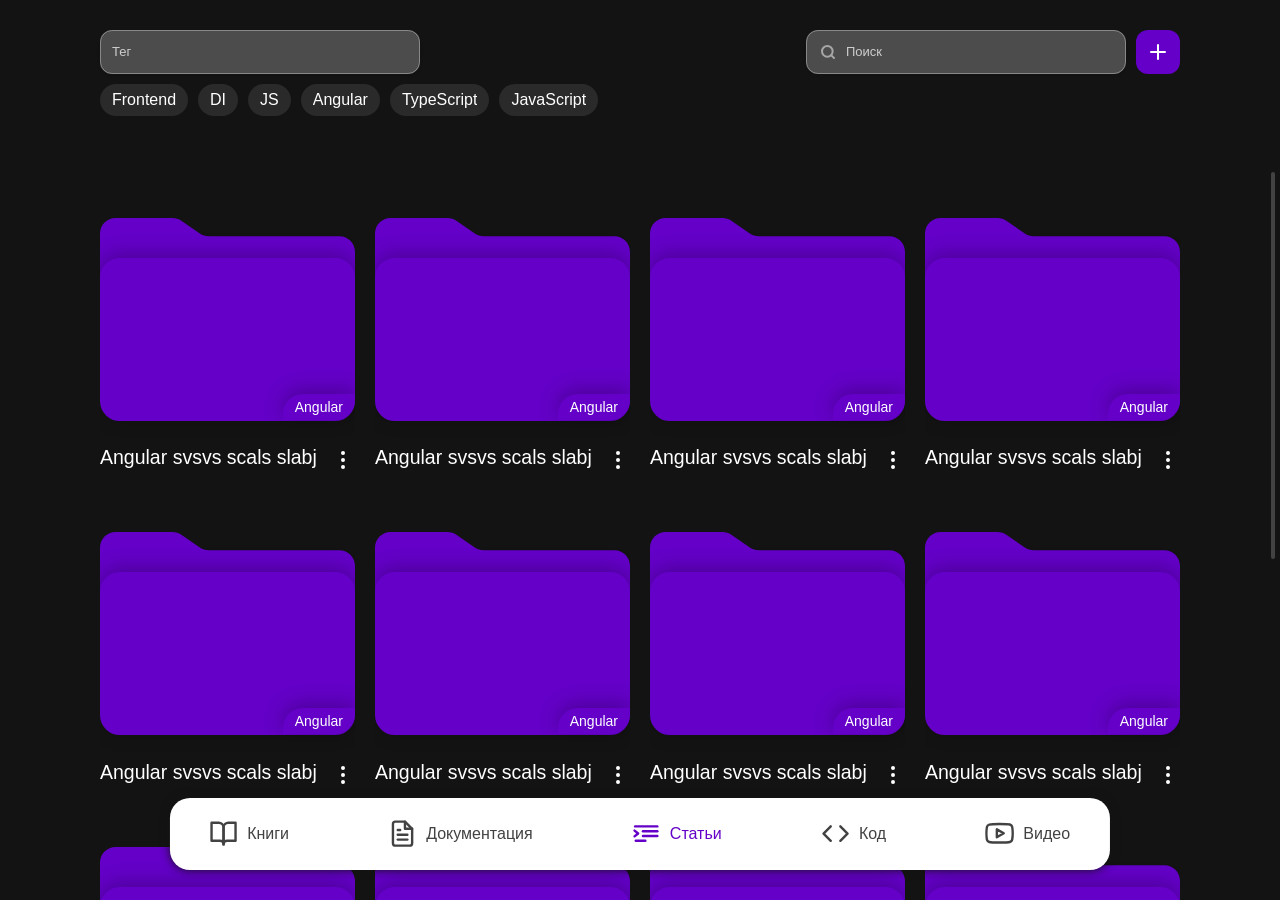
==== index.html @ 44e0c8c9 "rekease" ====
<!doctype html>
<html lang="en" data-critters-container>
    <head>
        <meta charset="utf-8">
        <title>My Library</title>
        <base href="/">
        <meta name="viewport" content="width=device-width, initial-scale=1">
        <link rel="icon" type="image/x-icon" href="favicon.ico">
        <link rel="manifest" href="manifest.webmanifest">
        <meta name="theme-color" content="#131313">
        <meta name="Author" content="Kalyadin Maxim">
        <meta name="Copyright" content="Калядин Максим Сергеевич">
        <meta name="viewport" content="width=device-width, initial-scale=1.0, maximum-scale=1.0,  minimum-scale=1.0, user-scalable=0">
    <style>:root{--tui-heading-font:"Manrope", -apple-system, "BlinkMacSystemFont", system-ui, "Roboto", "Segoe UI", "Helvetica Neue", sans-serif;--tui-text-font:"Manrope", -apple-system, "BlinkMacSystemFont", system-ui, "Roboto", "Segoe UI", "Helvetica Neue", sans-serif;--tui-font-heading:var(--tui-heading-font);--tui-font-heading-1:bold 3.125rem/3.5rem var(--tui-font-heading);--tui-font-heading-2:bold 2.75rem/3rem var(--tui-font-heading);--tui-font-heading-3:bold 2.25rem/2.5rem var(--tui-font-heading);--tui-font-heading-4:bold 1.75rem/2rem var(--tui-font-heading);--tui-font-heading-5:bold 1.5rem/1.75rem var(--tui-font-heading);--tui-font-heading-6:bold 1.25rem/1.5rem var(--tui-font-heading);--tui-font-text:var(--tui-text-font);--tui-font-text-xl:normal 1.1875rem/1.75rem var(--tui-font-text);--tui-font-text-l:normal 1.0625rem/1.75rem var(--tui-font-text);--tui-font-text-l-2:normal 1.0625rem/1.5rem var(--tui-font-text);--tui-font-text-m:normal 1rem/1.5rem var(--tui-font-text);--tui-font-text-m-2:normal 1rem/1.25rem var(--tui-font-text);--tui-font-text-s:normal .8125rem/1.25rem var(--tui-font-text);--tui-font-text-s-2:normal .8125rem/1rem var(--tui-font-text);--tui-font-text-xs:normal .6875rem/1rem var(--tui-font-text);--tui-radius-xs:.25rem;--tui-radius-s:.5rem;--tui-radius-m:.75rem;--tui-radius-l:.75rem;--tui-radius-xl:1.5rem;--tui-height-xs:1.5rem;--tui-height-s:2rem;--tui-height-m:2.75rem;--tui-height-l:3.5rem;--tui-padding-s:.75rem;--tui-padding-m:.75rem;--tui-padding-l:1rem;--tui-duration:.3s;--tui-backdrop:none;--tui-disabled-opacity:.56;--tui-autofill:#fff5c0;--tui-base-01:#fff;--tui-base-02:#f6f6f6;--tui-base-03:#ededed;--tui-base-04:#d7d7d7;--tui-base-05:#b0b0b0;--tui-base-06:#959595;--tui-base-07:#808080;--tui-base-08:#333;--tui-base-09:#000;--tui-primary:#526ed3;--tui-primary-hover:#6c86e2;--tui-primary-active:#314692;--tui-primary-text:#fff;--tui-secondary:#ebefff;--tui-secondary-hover:#dfe3f3;--tui-secondary-active:#d8ddf2;--tui-accent:#ff7043;--tui-accent-hover:#ff9a94;--tui-accent-active:#e7716a;--tui-accent-text:#fff;--tui-selection:rgba(112, 182, 246, .12);--tui-focus:rgba(51, 51, 51, .64);--tui-clear:rgba(0, 0, 0, .04);--tui-clear-disabled:rgba(0, 0, 0, .04);--tui-clear-hover:rgba(0, 0, 0, .16);--tui-clear-active:rgba(0, 0, 0, .2);--tui-clear-inverse:rgba(255, 255, 255, .16);--tui-clear-inverse-hover:rgba(255, 255, 255, .24);--tui-clear-inverse-active:rgba(255, 255, 255, .4);--tui-elevation-01:#fff;--tui-elevation-02:#fff;--tui-error-fill:#f45725;--tui-error-bg:rgba(244, 87, 37, .12);--tui-error-bg-hover:rgba(244, 87, 37, .24);--tui-success-fill:#4ac99b;--tui-success-bg:rgba(74, 201, 155, .12);--tui-success-bg-hover:rgba(74, 201, 155, .24);--tui-warning-fill:#ffc700;--tui-warning-bg:rgba(255, 199, 0, .12);--tui-warning-bg-hover:rgba(255, 199, 0, .24);--tui-info-fill:#70b6f6;--tui-info-bg:rgba(112, 182, 246, .12);--tui-info-bg-hover:rgba(112, 182, 246, .24);--tui-neutral-fill:#79818c;--tui-neutral-bg:rgba(121, 129, 140, .12);--tui-neutral-bg-hover:rgba(121, 129, 140, .24);--tui-text-01:#1b1f3b;--tui-text-02:rgba(27, 31, 59, .65);--tui-text-03:rgba(27, 31, 59, .4);--tui-link:#526ed3;--tui-link-hover:#6c86e2;--tui-positive:#3aa981;--tui-positive-hover:#7ac5aa;--tui-negative:#dd4c1e;--tui-negative-hover:#e38163;--tui-error-fill-night:#ff8c67;--tui-error-bg-night:rgba(244, 87, 37, .32);--tui-error-bg-night-hover:rgba(244, 87, 37, .4);--tui-success-fill-night:#4ac99b;--tui-success-bg-night:rgba(74, 201, 155, .32);--tui-success-bg-night-hover:rgba(74, 201, 155, .4);--tui-warning-fill-night:#ffc700;--tui-warning-bg-night:rgba(255, 199, 0, .32);--tui-warning-bg-night-hover:rgba(255, 199, 0, .4);--tui-info-fill-night:#70b6f6;--tui-info-bg-night:rgba(112, 182, 246, .32);--tui-info-bg-night-hover:rgba(112, 182, 246, .4);--tui-neutral-fill-night:#959ba4;--tui-neutral-bg-night:rgba(149, 155, 164, .32);--tui-neutral-bg-night-hover:rgba(149, 155, 164, .48);--tui-autofill-night:#554a2a;--tui-text-01-night:#ffffff;--tui-text-02-night:rgba(255, 255, 255, .72);--tui-text-03-night:rgba(255, 255, 255, .6);--tui-link-night:#6788ff;--tui-link-night-hover:#526ed3;--tui-positive-night:#44c596;--tui-positive-night-hover:#3aa981;--tui-negative-night:#ff8c67;--tui-negative-night-hover:#bb593a;--tui-support-01:#a8cef1;--tui-support-02:#3682db;--tui-support-03:#8dda71;--tui-support-04:#34b41f;--tui-support-05:#e29398;--tui-support-06:#b8474e;--tui-support-07:#fcc068;--tui-support-08:#ff8a00;--tui-support-09:#dab3f9;--tui-support-10:#7b439e;--tui-support-11:#fee797;--tui-support-12:#fcbb14;--tui-support-13:#ea97c4;--tui-support-14:#bd65a4;--tui-support-15:#7fd7cc;--tui-support-16:#2fad96;--tui-support-17:#d4aca2;--tui-support-18:#9d6f64;--tui-support-19:#d2e9a2;--tui-support-20:#aadc42;--tui-support-21:#a0c5df;--tui-chart-0:var(--tui-primary);--tui-chart-1:var(--tui-support-13);--tui-chart-2:var(--tui-support-21);--tui-chart-3:var(--tui-support-11);--tui-chart-4:var(--tui-base-05)}html{height:100%;font-size:16px}body{height:100%;min-height:100%;text-rendering:optimizeLegibility;-webkit-font-smoothing:antialiased;-moz-osx-font-smoothing:grayscale}html,body{-webkit-overflow-scrolling:touch}@supports (-webkit-hyphens: none) and (text-align-last: right){:after{content:none}}:root{background:#131313;--color-background:#131313;--color-autofill:#2A2A2A;--color-icon:#424242;--color-main:#6400C8;--color-text:white;--tui-autofill:var(--color-autofill);--tui-font-heading:"Roboto", sans-serif;--tui-font-text:"Roboto", sans-serif;--tui-primary:var(--color-main);--tui-base-01:var(--color-background);--tui-text-01:var(--color-text)}html{height:100%;background-color:var(--color-background)}body{-webkit-overflow-scrolling:touch;position:relative;width:100%;height:100%;margin:0;font-family:Roboto,sans-serif;background-color:var(--color-background);font-style:normal}:root{--bs-blue:#0d6efd;--bs-indigo:#6610f2;--bs-purple:#6f42c1;--bs-pink:#d63384;--bs-red:#dc3545;--bs-orange:#fd7e14;--bs-yellow:#ffc107;--bs-green:#198754;--bs-teal:#20c997;--bs-cyan:#0dcaf0;--bs-black:#000;--bs-white:#fff;--bs-gray:#6c757d;--bs-gray-dark:#343a40;--bs-gray-100:#f8f9fa;--bs-gray-200:#e9ecef;--bs-gray-300:#dee2e6;--bs-gray-400:#ced4da;--bs-gray-500:#adb5bd;--bs-gray-600:#6c757d;--bs-gray-700:#495057;--bs-gray-800:#343a40;--bs-gray-900:#212529;--bs-primary:#0d6efd;--bs-secondary:#6c757d;--bs-success:#198754;--bs-info:#0dcaf0;--bs-warning:#ffc107;--bs-danger:#dc3545;--bs-light:#f8f9fa;--bs-dark:#212529;--bs-primary-rgb:13, 110, 253;--bs-secondary-rgb:108, 117, 125;--bs-success-rgb:25, 135, 84;--bs-info-rgb:13, 202, 240;--bs-warning-rgb:255, 193, 7;--bs-danger-rgb:220, 53, 69;--bs-light-rgb:248, 249, 250;--bs-dark-rgb:33, 37, 41;--bs-white-rgb:255, 255, 255;--bs-black-rgb:0, 0, 0;--bs-body-color-rgb:33, 37, 41;--bs-body-bg-rgb:255, 255, 255;--bs-font-sans-serif:system-ui, -apple-system, "Segoe UI", Roboto, "Helvetica Neue", "Noto Sans", "Liberation Sans", Arial, sans-serif, "Apple Color Emoji", "Segoe UI Emoji", "Segoe UI Symbol", "Noto Color Emoji";--bs-font-monospace:SFMono-Regular, Menlo, Monaco, Consolas, "Liberation Mono", "Courier New", monospace;--bs-gradient:linear-gradient(180deg, rgba(255, 255, 255, .15), rgba(255, 255, 255, 0));--bs-body-font-family:var(--bs-font-sans-serif);--bs-body-font-size:1rem;--bs-body-font-weight:400;--bs-body-line-height:1.5;--bs-body-color:#212529;--bs-body-bg:#fff;--bs-border-width:1px;--bs-border-style:solid;--bs-border-color:#dee2e6;--bs-border-color-translucent:rgba(0, 0, 0, .175);--bs-border-radius:.375rem;--bs-border-radius-sm:.25rem;--bs-border-radius-lg:.5rem;--bs-border-radius-xl:1rem;--bs-border-radius-2xl:2rem;--bs-border-radius-pill:50rem;--bs-link-color:#0d6efd;--bs-link-hover-color:#0a58ca;--bs-code-color:#d63384;--bs-highlight-bg:#fff3cd}</style><link rel="stylesheet" href="styles.550b03c0a0d48755.css" media="print" onload="this.media='all'"><noscript><link rel="stylesheet" href="styles.550b03c0a0d48755.css"></noscript></head>
    <body>
        <app-root></app-root>
        <noscript>Please enable JavaScript to continue using this
            application.</noscript>
    <script src="runtime.d6fcae209ab58cff.js" type="module"></script><script src="polyfills.8a12b47d9a12767f.js" type="module"></script><script src="main.dd4ae530b4f5b4e1.js" type="module"></script></body>
</html>
---- styles.550b03c0a0d48755.css ----
@media all and (-webkit-min-device-pixel-ratio: 0) and (-webkit-min-device-pixel-ratio: 0),all and (-webkit-min-device-pixel-ratio: 0) and (min-resolution: .001dpcm){tui-root:not(._mobile) tui-dialog-host>section::-webkit-scrollbar,tui-root:not(._mobile) tui-dialog-host>section::-webkit-scrollbar-thumb{width:1rem;height:1rem;border-radius:6.25rem;background-clip:padding-box;border:2.667rem solid transparent}tui-root:not(._mobile) tui-dialog-host>section::-webkit-scrollbar{background-color:transparent}tui-root:not(._mobile) tui-dialog-host>section::-webkit-scrollbar-thumb{background-color:var(--tui-clear-hover)}tui-root:not(._mobile) tui-dialog-host>section::-webkit-scrollbar-thumb:hover{background-color:var(--tui-clear-active)}tui-root:not(._mobile) tui-dialog-host>section::-webkit-scrollbar-thumb:active{background-color:var(--tui-text-03)}}tui-root:not(._mobile) tui-dialog-host>section::-webkit-scrollbar-thumb{background-color:#a8a8a880}tui-root:not(._mobile) tui-dialog-host>section::-webkit-scrollbar-thumb:hover{background-color:#cccccc80}:root{--tui-heading-font: "Manrope", -apple-system, "BlinkMacSystemFont", system-ui, "Roboto", "Segoe UI", "Helvetica Neue", sans-serif;--tui-text-font: "Manrope", -apple-system, "BlinkMacSystemFont", system-ui, "Roboto", "Segoe UI", "Helvetica Neue", sans-serif;--tui-font-heading: var(--tui-heading-font);--tui-font-heading-1: bold 3.125rem/3.5rem var(--tui-font-heading);--tui-font-heading-2: bold 2.75rem/3rem var(--tui-font-heading);--tui-font-heading-3: bold 2.25rem/2.5rem var(--tui-font-heading);--tui-font-heading-4: bold 1.75rem/2rem var(--tui-font-heading);--tui-font-heading-5: bold 1.5rem/1.75rem var(--tui-font-heading);--tui-font-heading-6: bold 1.25rem/1.5rem var(--tui-font-heading);--tui-font-text: var(--tui-text-font);--tui-font-text-xl: normal 1.1875rem/1.75rem var(--tui-font-text);--tui-font-text-l: normal 1.0625rem/1.75rem var(--tui-font-text);--tui-font-text-l-2: normal 1.0625rem/1.5rem var(--tui-font-text);--tui-font-text-m: normal 1rem/1.5rem var(--tui-font-text);--tui-font-text-m-2: normal 1rem/1.25rem var(--tui-font-text);--tui-font-text-s: normal .8125rem/1.25rem var(--tui-font-text);--tui-font-text-s-2: normal .8125rem/1rem var(--tui-font-text);--tui-font-text-xs: normal .6875rem/1rem var(--tui-font-text);--tui-radius-xs: .25rem;--tui-radius-s: .5rem;--tui-radius-m: .75rem;--tui-radius-l: .75rem;--tui-radius-xl: 1.5rem;--tui-height-xs: 1.5rem;--tui-height-s: 2rem;--tui-height-m: 2.75rem;--tui-height-l: 3.5rem;--tui-padding-s: .75rem;--tui-padding-m: .75rem;--tui-padding-l: 1rem;--tui-duration: .3s;--tui-backdrop: none;--tui-disabled-opacity: .56;--tui-autofill: #fff5c0;--tui-base-01: #fff;--tui-base-02: #f6f6f6;--tui-base-03: #ededed;--tui-base-04: #d7d7d7;--tui-base-05: #b0b0b0;--tui-base-06: #959595;--tui-base-07: #808080;--tui-base-08: #333;--tui-base-09: #000;--tui-primary: #526ed3;--tui-primary-hover: #6c86e2;--tui-primary-active: #314692;--tui-primary-text: #fff;--tui-secondary: #ebefff;--tui-secondary-hover: #dfe3f3;--tui-secondary-active: #d8ddf2;--tui-accent: #ff7043;--tui-accent-hover: #ff9a94;--tui-accent-active: #e7716a;--tui-accent-text: #fff;--tui-selection: rgba(112, 182, 246, .12);--tui-focus: rgba(51, 51, 51, .64);--tui-clear: rgba(0, 0, 0, .04);--tui-clear-disabled: rgba(0, 0, 0, .04);--tui-clear-hover: rgba(0, 0, 0, .16);--tui-clear-active: rgba(0, 0, 0, .2);--tui-clear-inverse: rgba(255, 255, 255, .16);--tui-clear-inverse-hover: rgba(255, 255, 255, .24);--tui-clear-inverse-active: rgba(255, 255, 255, .4);--tui-elevation-01: #fff;--tui-elevation-02: #fff;--tui-error-fill: #f45725;--tui-error-bg: rgba(244, 87, 37, .12);--tui-error-bg-hover: rgba(244, 87, 37, .24);--tui-success-fill: #4ac99b;--tui-success-bg: rgba(74, 201, 155, .12);--tui-success-bg-hover: rgba(74, 201, 155, .24);--tui-warning-fill: #ffc700;--tui-warning-bg: rgba(255, 199, 0, .12);--tui-warning-bg-hover: rgba(255, 199, 0, .24);--tui-info-fill: #70b6f6;--tui-info-bg: rgba(112, 182, 246, .12);--tui-info-bg-hover: rgba(112, 182, 246, .24);--tui-neutral-fill: #79818c;--tui-neutral-bg: rgba(121, 129, 140, .12);--tui-neutral-bg-hover: rgba(121, 129, 140, .24);--tui-text-01: #1b1f3b;--tui-text-02: rgba(27, 31, 59, .65);--tui-text-03: rgba(27, 31, 59, .4);--tui-link: #526ed3;--tui-link-hover: #6c86e2;--tui-positive: #3aa981;--tui-positive-hover: #7ac5aa;--tui-negative: #dd4c1e;--tui-negative-hover: #e38163;--tui-error-fill-night: #ff8c67;--tui-error-bg-night: rgba(244, 87, 37, .32);--tui-error-bg-night-hover: rgba(244, 87, 37, .4);--tui-success-fill-night: #4ac99b;--tui-success-bg-night: rgba(74, 201, 155, .32);--tui-success-bg-night-hover: rgba(74, 201, 155, .4);--tui-warning-fill-night: #ffc700;--tui-warning-bg-night: rgba(255, 199, 0, .32);--tui-warning-bg-night-hover: rgba(255, 199, 0, .4);--tui-info-fill-night: #70b6f6;--tui-info-bg-night: rgba(112, 182, 246, .32);--tui-info-bg-night-hover: rgba(112, 182, 246, .4);--tui-neutral-fill-night: #959ba4;--tui-neutral-bg-night: rgba(149, 155, 164, .32);--tui-neutral-bg-night-hover: rgba(149, 155, 164, .48);--tui-autofill-night: #554a2a;--tui-text-01-night: #ffffff;--tui-text-02-night: rgba(255, 255, 255, .72);--tui-text-03-night: rgba(255, 255, 255, .6);--tui-link-night: #6788ff;--tui-link-night-hover: #526ed3;--tui-positive-night: #44c596;--tui-positive-night-hover: #3aa981;--tui-negative-night: #ff8c67;--tui-negative-night-hover: #bb593a;--tui-support-01: #a8cef1;--tui-support-02: #3682db;--tui-support-03: #8dda71;--tui-support-04: #34b41f;--tui-support-05: #e29398;--tui-support-06: #b8474e;--tui-support-07: #fcc068;--tui-support-08: #ff8a00;--tui-support-09: #dab3f9;--tui-support-10: #7b439e;--tui-support-11: #fee797;--tui-support-12: #fcbb14;--tui-support-13: #ea97c4;--tui-support-14: #bd65a4;--tui-support-15: #7fd7cc;--tui-support-16: #2fad96;--tui-support-17: #d4aca2;--tui-support-18: #9d6f64;--tui-support-19: #d2e9a2;--tui-support-20: #aadc42;--tui-support-21: #a0c5df;--tui-chart-0: var(--tui-primary);--tui-chart-1: var(--tui-support-13);--tui-chart-2: var(--tui-support-21);--tui-chart-3: var(--tui-support-11);--tui-chart-4: var(--tui-base-05)}[tuiWrapper][data-appearance=icon][data-appearance=icon]{transition-property:opacity;transition-duration:var(--tui-duration, .3s);transition-timing-function:ease-in-out;color:var(--tui-text-01);opacity:.5}[tuiWrapper]:not([data-state="readonly"]):hover .t-textfield-icon [tuiWrapper][data-appearance=icon][data-appearance=icon]:not([data-state="disabled"]){opacity:.65}[tuiWrapper][data-appearance=icon][data-appearance=icon][data-mode=onDark]{color:var(--tui-text-01-night)}[tuiWrapper]:not([data-state="readonly"]):hover .t-textfield-icon [tuiWrapper][data-appearance=icon][data-appearance=icon][data-mode=onDark]:not([data-state="disabled"]){opacity:1}[tuiWrapper][data-appearance=icon][data-appearance=icon][data-mode=onDark]:focus-visible:focus-visible{--tui-focus: var(--tui-base-01)}[tuiWrapper][data-appearance=icon][data-appearance=icon][data-mode=onDark]._focused._focused{--tui-focus: var(--tui-base-01)}@media (hover: hover){[tuiWrapper][data-appearance=icon][data-appearance=icon][data-mode=onDark]:hover:not(._no-hover),[tuiWrapper][data-appearance=icon][data-appearance=icon][data-mode=onDark][data-state=hover]{opacity:1}}@media (hover: hover){[tuiWrapper][data-appearance=icon][data-appearance=icon]:hover:not(._no-hover),[tuiWrapper][data-appearance=icon][data-appearance=icon][data-state=hover]{opacity:.65}}[tuiWrapper][data-appearance=icon][data-appearance=icon]:active:not(._no-active),[tuiWrapper][data-appearance=icon][data-appearance=icon][data-state=active],[tuiWrapper][data-appearance=icon][data-appearance=icon][data-state=active]:hover{opacity:1}[tuiWrapper][data-appearance=icon][data-appearance=icon]:disabled:disabled,[tuiWrapper][data-appearance=icon][data-appearance=icon][data-state=disabled][data-state=disabled]{opacity:calc(.5 * var(--tui-disabled-opacity))}[tuiWrapper][data-appearance=outline]{background:transparent;color:var(--tui-text-01)}[tuiWrapper][data-appearance=outline]:after{color:var(--tui-base-04)}[tuiWrapper][data-appearance=outline][data-mode=onDark]{color:var(--tui-text-01-night)}[tuiWrapper][data-appearance=outline][data-mode=onDark]:after{color:var(--tui-text-01-night)}@media (hover: hover){[tuiWrapper][data-appearance=outline][data-mode=onDark]:hover:not(._no-hover),[tuiWrapper][data-appearance=outline][data-mode=onDark][data-state=hover]{background:var(--tui-clear-inverse-hover)}[tuiWrapper][data-appearance=outline][data-mode=onDark]:hover:not(._no-hover):after,[tuiWrapper][data-appearance=outline][data-mode=onDark][data-state=hover]:after{color:var(--tui-text-03-night)}}[tuiWrapper][data-appearance=outline][data-mode=onDark]:active:not(._no-active),[tuiWrapper][data-appearance=outline][data-mode=onDark][data-state=active],[tuiWrapper][data-appearance=outline][data-mode=onDark][data-state=active]:hover{background:var(--tui-clear-inverse-active)}[tuiWrapper][data-appearance=outline][data-mode=onDark]:active:not(._no-active):after,[tuiWrapper][data-appearance=outline][data-mode=onDark][data-state=active]:after,[tuiWrapper][data-appearance=outline][data-mode=onDark][data-state=active]:hover:after{color:var(--tui-text-03-night)}[tuiWrapper][data-appearance=outline][data-mode=onDark]:focus-visible:focus-visible{--tui-focus: var(--tui-text-01-night)}[tuiWrapper][data-appearance=outline][data-mode=onDark]._focused._focused{--tui-focus: var(--tui-text-01-night)}[tuiWrapper][data-appearance=outline][data-mode=onLight]{color:var(--tui-text-01)}[tuiWrapper][data-appearance=outline][data-mode=onLight]:after{color:var(--tui-text-01)}@media (hover: hover){[tuiWrapper][data-appearance=outline][data-mode=onLight]:hover:not(._no-hover),[tuiWrapper][data-appearance=outline][data-mode=onLight][data-state=hover]{background:var(--tui-clear-hover)}[tuiWrapper][data-appearance=outline][data-mode=onLight]:hover:not(._no-hover):after,[tuiWrapper][data-appearance=outline][data-mode=onLight][data-state=hover]:after{color:var(--tui-text-03)}}[tuiWrapper][data-appearance=outline][data-mode=onLight]:active:not(._no-active),[tuiWrapper][data-appearance=outline][data-mode=onLight][data-state=active],[tuiWrapper][data-appearance=outline][data-mode=onLight][data-state=active]:hover{background:var(--tui-clear-active)}[tuiWrapper][data-appearance=outline][data-mode=onLight]:active:not(._no-active):after,[tuiWrapper][data-appearance=outline][data-mode=onLight][data-state=active]:after,[tuiWrapper][data-appearance=outline][data-mode=onLight][data-state=active]:hover:after{color:var(--tui-text-03)}@media (hover: hover){[tuiWrapper][data-appearance=outline]:hover:not(._no-hover):after,[tuiWrapper][data-appearance=outline][data-state=hover]:after{color:var(--tui-base-05)}}[tuiWrapper][data-appearance=outline]:active:not(._no-active):after,[tuiWrapper][data-appearance=outline][data-state=active]:after,[tuiWrapper][data-appearance=outline][data-state=active]:hover:after{color:var(--tui-base-06)}[tuiWrapper][data-appearance=primary]{background:var(--tui-primary);color:var(--tui-primary-text)}@media (hover: hover){[tuiWrapper][data-appearance=primary]:hover:not(._no-hover),[tuiWrapper][data-appearance=primary][data-state=hover]{background:var(--tui-primary-hover)}}[tuiWrapper][data-appearance=primary]:active:not(._no-active),[tuiWrapper][data-appearance=primary][data-state=active],[tuiWrapper][data-appearance=primary][data-state=active]:hover{background:var(--tui-primary-active)}[tuiWrapper][data-appearance=primary]:invalid:invalid,[tuiWrapper][data-appearance=primary]._invalid._invalid{color:var(--tui-negative-night);background:var(--tui-error-bg)}@media (hover: hover){[tuiWrapper][data-appearance=primary]:invalid:invalid:hover:not(._no-hover),[tuiWrapper][data-appearance=primary]._invalid._invalid:hover:not(._no-hover),[tuiWrapper][data-appearance=primary]:invalid:invalid[data-state=hover],[tuiWrapper][data-appearance=primary]._invalid._invalid[data-state=hover]{background:var(--tui-error-bg-hover)}}[tuiWrapper][data-appearance=primary]:invalid:invalid:active:not(._no-active),[tuiWrapper][data-appearance=primary]._invalid._invalid:active:not(._no-active),[tuiWrapper][data-appearance=primary]:invalid:invalid[data-state=active],[tuiWrapper][data-appearance=primary]._invalid._invalid[data-state=active],[tuiWrapper][data-appearance=primary]:invalid:invalid[data-state=active]:hover,[tuiWrapper][data-appearance=primary]._invalid._invalid[data-state=active]:hover{background:var(--tui-error-bg-hover)}[tuiWrapper][data-appearance=primary]:invalid:invalid:focus-visible:focus-visible,[tuiWrapper][data-appearance=primary]._invalid._invalid:focus-visible:focus-visible{--tui-focus: var(--tui-error-fill)}[tuiWrapper][data-appearance=primary]:invalid:invalid._focused._focused,[tuiWrapper][data-appearance=primary]._invalid._invalid._focused._focused{--tui-focus: var(--tui-error-fill)}[tuiWrapper][data-appearance=accent]{background:var(--tui-accent);color:var(--tui-accent-text)}@media (hover: hover){[tuiWrapper][data-appearance=accent]:hover:not(._no-hover),[tuiWrapper][data-appearance=accent][data-state=hover]{background:var(--tui-accent-hover)}}[tuiWrapper][data-appearance=accent]:active:not(._no-active),[tuiWrapper][data-appearance=accent][data-state=active],[tuiWrapper][data-appearance=accent][data-state=active]:hover{background:var(--tui-accent-active)}[tuiWrapper][data-appearance=accent]:invalid:invalid,[tuiWrapper][data-appearance=accent]._invalid._invalid{color:var(--tui-negative-night);background:var(--tui-error-bg)}@media (hover: hover){[tuiWrapper][data-appearance=accent]:invalid:invalid:hover:not(._no-hover),[tuiWrapper][data-appearance=accent]._invalid._invalid:hover:not(._no-hover),[tuiWrapper][data-appearance=accent]:invalid:invalid[data-state=hover],[tuiWrapper][data-appearance=accent]._invalid._invalid[data-state=hover]{background:var(--tui-error-bg-hover)}}[tuiWrapper][data-appearance=accent]:invalid:invalid:focus-visible:focus-visible,[tuiWrapper][data-appearance=accent]._invalid._invalid:focus-visible:focus-visible{--tui-focus: var(--tui-error-fill)}[tuiWrapper][data-appearance=accent]:invalid:invalid._focused._focused,[tuiWrapper][data-appearance=accent]._invalid._invalid._focused._focused{--tui-focus: var(--tui-error-fill)}[tuiWrapper][data-appearance=secondary],[tuiWrapper][data-appearance=flat]{background:var(--tui-secondary);color:var(--tui-link)}[tuiWrapper][data-appearance=secondary][data-mode=onDark],[tuiWrapper][data-appearance=flat][data-mode=onDark]{background:var(--tui-clear-inverse);color:var(--tui-text-01-night)}@media (hover: hover){[tuiWrapper][data-appearance=secondary][data-mode=onDark]:hover:not(._no-hover),[tuiWrapper][data-appearance=flat][data-mode=onDark]:hover:not(._no-hover),[tuiWrapper][data-appearance=secondary][data-mode=onDark][data-state=hover],[tuiWrapper][data-appearance=flat][data-mode=onDark][data-state=hover]{background:var(--tui-clear-inverse-hover);color:var(--tui-text-01-night)}}[tuiWrapper][data-appearance=secondary][data-mode=onDark]:active:not(._no-active),[tuiWrapper][data-appearance=flat][data-mode=onDark]:active:not(._no-active),[tuiWrapper][data-appearance=secondary][data-mode=onDark][data-state=active],[tuiWrapper][data-appearance=flat][data-mode=onDark][data-state=active],[tuiWrapper][data-appearance=secondary][data-mode=onDark][data-state=active]:hover,[tuiWrapper][data-appearance=flat][data-mode=onDark][data-state=active]:hover{background:var(--tui-clear-inverse-active)}[tuiWrapper][data-appearance=secondary][data-mode=onDark]:focus-visible:focus-visible,[tuiWrapper][data-appearance=flat][data-mode=onDark]:focus-visible:focus-visible{--tui-focus: var(--tui-text-01-night)}[tuiWrapper][data-appearance=secondary][data-mode=onDark]._focused._focused,[tuiWrapper][data-appearance=flat][data-mode=onDark]._focused._focused{--tui-focus: var(--tui-text-01-night)}[tuiWrapper][data-appearance=secondary][data-mode=onLight],[tuiWrapper][data-appearance=flat][data-mode=onLight]{background:var(--tui-clear);color:var(--tui-text-01)}@media (hover: hover){[tuiWrapper][data-appearance=secondary][data-mode=onLight]:hover:not(._no-hover),[tuiWrapper][data-appearance=flat][data-mode=onLight]:hover:not(._no-hover),[tuiWrapper][data-appearance=secondary][data-mode=onLight][data-state=hover],[tuiWrapper][data-appearance=flat][data-mode=onLight][data-state=hover]{background:var(--tui-clear-hover);color:var(--tui-text-01)}}[tuiWrapper][data-appearance=secondary][data-mode=onLight]:active:not(._no-active),[tuiWrapper][data-appearance=flat][data-mode=onLight]:active:not(._no-active),[tuiWrapper][data-appearance=secondary][data-mode=onLight][data-state=active],[tuiWrapper][data-appearance=flat][data-mode=onLight][data-state=active],[tuiWrapper][data-appearance=secondary][data-mode=onLight][data-state=active]:hover,[tuiWrapper][data-appearance=flat][data-mode=onLight][data-state=active]:hover{background:var(--tui-clear-active)}@media (hover: hover){[tuiWrapper][data-appearance=secondary]:hover:not(._no-hover),[tuiWrapper][data-appearance=flat]:hover:not(._no-hover),[tuiWrapper][data-appearance=secondary][data-state=hover],[tuiWrapper][data-appearance=flat][data-state=hover]{background:var(--tui-secondary-hover);color:var(--tui-link-hover)}}[tuiWrapper][data-appearance=secondary]:active:not(._no-active),[tuiWrapper][data-appearance=flat]:active:not(._no-active),[tuiWrapper][data-appearance=secondary][data-state=active],[tuiWrapper][data-appearance=flat][data-state=active],[tuiWrapper][data-appearance=secondary][data-state=active]:hover,[tuiWrapper][data-appearance=flat][data-state=active]:hover{background:var(--tui-secondary-active)}[tuiWrapper][data-appearance=secondary]:invalid:invalid,[tuiWrapper][data-appearance=flat]:invalid:invalid,[tuiWrapper][data-appearance=secondary]._invalid._invalid,[tuiWrapper][data-appearance=flat]._invalid._invalid{color:var(--tui-error-fill);background:var(--tui-error-bg)}@media (hover: hover){[tuiWrapper][data-appearance=secondary]:invalid:invalid:hover:not(._no-hover),[tuiWrapper][data-appearance=flat]:invalid:invalid:hover:not(._no-hover),[tuiWrapper][data-appearance=secondary]._invalid._invalid:hover:not(._no-hover),[tuiWrapper][data-appearance=flat]._invalid._invalid:hover:not(._no-hover),[tuiWrapper][data-appearance=secondary]:invalid:invalid[data-state=hover],[tuiWrapper][data-appearance=flat]:invalid:invalid[data-state=hover],[tuiWrapper][data-appearance=secondary]._invalid._invalid[data-state=hover],[tuiWrapper][data-appearance=flat]._invalid._invalid[data-state=hover]{background:var(--tui-error-bg-hover)}}[tuiWrapper][data-appearance=secondary]:invalid:invalid:focus-visible:focus-visible,[tuiWrapper][data-appearance=flat]:invalid:invalid:focus-visible:focus-visible,[tuiWrapper][data-appearance=secondary]._invalid._invalid:focus-visible:focus-visible,[tuiWrapper][data-appearance=flat]._invalid._invalid:focus-visible:focus-visible{--tui-focus: var(--tui-error-fill)}[tuiWrapper][data-appearance=secondary]:invalid:invalid._focused._focused,[tuiWrapper][data-appearance=flat]:invalid:invalid._focused._focused,[tuiWrapper][data-appearance=secondary]._invalid._invalid._focused._focused,[tuiWrapper][data-appearance=flat]._invalid._invalid._focused._focused{--tui-focus: var(--tui-error-fill)}[tuiWrapper][data-appearance=flat],[tuiWrapper][data-appearance=flat][data-mode=onDark],[tuiWrapper][data-appearance=flat][data-mode=onLight]{background:transparent}tui-wrapper[data-appearance=secondary-destructive],[tuiWrapper][data-appearance=secondary-destructive]{background:var(--tui-error-bg);color:var(--tui-negative)}tui-wrapper[data-appearance=secondary-destructive][data-mode=onDark],[tuiWrapper][data-appearance=secondary-destructive][data-mode=onDark]{background:var(--tui-error-bg-night);color:var(--tui-negative-night)}@media (hover: hover){tui-wrapper[data-appearance=secondary-destructive][data-mode=onDark]:hover:not(._no-hover),[tuiWrapper][data-appearance=secondary-destructive][data-mode=onDark]:hover:not(._no-hover),tui-wrapper[data-appearance=secondary-destructive][data-mode=onDark][data-state=hover],[tuiWrapper][data-appearance=secondary-destructive][data-mode=onDark][data-state=hover]{background:var(--tui-error-bg-night-hover)}}tui-wrapper[data-appearance=secondary-destructive][data-mode=onDark]:active:not(._no-active),[tuiWrapper][data-appearance=secondary-destructive][data-mode=onDark]:active:not(._no-active),tui-wrapper[data-appearance=secondary-destructive][data-mode=onDark][data-state=active],[tuiWrapper][data-appearance=secondary-destructive][data-mode=onDark][data-state=active],tui-wrapper[data-appearance=secondary-destructive][data-mode=onDark][data-state=active]:hover,[tuiWrapper][data-appearance=secondary-destructive][data-mode=onDark][data-state=active]:hover{background:var(--tui-error-bg-night-hover)}@media (hover: hover){tui-wrapper[data-appearance=secondary-destructive]:hover:not(._no-hover),[tuiWrapper][data-appearance=secondary-destructive]:hover:not(._no-hover),tui-wrapper[data-appearance=secondary-destructive][data-state=hover],[tuiWrapper][data-appearance=secondary-destructive][data-state=hover]{background:var(--tui-error-bg-hover)}}tui-wrapper[data-appearance=secondary-destructive]:active:not(._no-active),[tuiWrapper][data-appearance=secondary-destructive]:active:not(._no-active),tui-wrapper[data-appearance=secondary-destructive][data-state=active],[tuiWrapper][data-appearance=secondary-destructive][data-state=active],tui-wrapper[data-appearance=secondary-destructive][data-state=active]:hover,[tuiWrapper][data-appearance=secondary-destructive][data-state=active]:hover{background:var(--tui-error-bg-hover)}[tuiWrapper][data-appearance=table]{border-radius:0;background:transparent;color:var(--tui-text-01)}[tuiWrapper][data-appearance=table]:before,[tuiWrapper][data-appearance=table][data-appearance=table]:after{position:fixed;inset:-.5px -.5px -1px -1px}[tuiWrapper][data-appearance=table]:before{transition-property:background;transition-duration:var(--tui-duration, .3s);transition-timing-function:ease-in-out;content:"";z-index:-1;background-repeat:no-repeat;background-position:top right;background-size:.5rem .5rem}table [tuiWrapper][data-appearance=table][data-appearance=table]:not(._focused):after{border-width:0}table [tuiWrapper][data-appearance=table]._focused{z-index:1}[tuiWrapper][data-appearance=table][data-appearance=table]:after{border-width:1px;color:var(--tui-base-04)}[tuiWrapper][data-appearance=table][data-mode=onDark]:focus-visible:focus-visible{--tui-focus: var(--tui-text-01-night)}[tuiWrapper][data-appearance=table][data-mode=onDark]._focused._focused{--tui-focus: var(--tui-text-01-night)}@media (hover: hover){[tuiWrapper][data-appearance=table]:hover:not(._no-hover):not(._focused):before,[tuiWrapper][data-appearance=table][data-state=hover]:not(._focused):before{background-color:var(--tui-clear)}}[tuiWrapper][data-appearance=table]:focus-visible:focus-visible{background:transparent}[tuiWrapper][data-appearance=table]._focused._focused{background:transparent}[tuiWrapper][data-appearance=table]:invalid:invalid:before,[tuiWrapper][data-appearance=table]._invalid._invalid:before{background-image:linear-gradient(to top right,transparent 0%,transparent 50%,var(--tui-error-fill) 50%,var(--tui-error-fill) 100%)}[tuiWrapper][data-appearance=table]:invalid:invalid:not(._focused):before,[tuiWrapper][data-appearance=table]._invalid._invalid:not(._focused):before{background-color:var(--tui-error-bg)}@media (hover: hover){[tuiWrapper][data-appearance=table]:invalid:invalid:hover:not(._no-hover):not(._focused):before,[tuiWrapper][data-appearance=table]._invalid._invalid:hover:not(._no-hover):not(._focused):before,[tuiWrapper][data-appearance=table]:invalid:invalid[data-state=hover]:not(._focused):before,[tuiWrapper][data-appearance=table]._invalid._invalid[data-state=hover]:not(._focused):before{background-color:var(--tui-error-bg-hover)}}[tuiWrapper][data-appearance=table]:invalid:invalid:disabled:disabled,[tuiWrapper][data-appearance=table]._invalid._invalid:disabled:disabled,[tuiWrapper][data-appearance=table]:invalid:invalid[data-state=disabled][data-state=disabled],[tuiWrapper][data-appearance=table]._invalid._invalid[data-state=disabled][data-state=disabled]{background:transparent}[tuiWrapper][data-appearance=table]:invalid:invalid:focus-visible:focus-visible,[tuiWrapper][data-appearance=table]._invalid._invalid:focus-visible:focus-visible{background:transparent;--tui-focus: var(--tui-error-fill)}[tuiWrapper][data-appearance=table]:invalid:invalid:focus-visible:focus-visible:after,[tuiWrapper][data-appearance=table]._invalid._invalid:focus-visible:focus-visible:after{border-width:1px}[tuiWrapper][data-appearance=table]:invalid:invalid._focused._focused,[tuiWrapper][data-appearance=table]._invalid._invalid._focused._focused{background:transparent;--tui-focus: var(--tui-error-fill)}[tuiWrapper][data-appearance=table]:invalid:invalid._focused._focused:after,[tuiWrapper][data-appearance=table]._invalid._invalid._focused._focused:after{border-width:1px}[tuiWrapper][data-appearance=textfield]{transition-property:box-shadow,background;transition-duration:var(--tui-duration, .3s);transition-timing-function:ease-in-out;background:var(--tui-base-01);color:var(--tui-text-01);box-shadow:0 .125rem .1875rem #0000001a}[tuiWrapper][data-appearance=textfield][data-appearance=textfield]:after{transition-property:color;transition-duration:var(--tui-duration, .3s);transition-timing-function:ease-in-out;color:var(--tui-base-03)}@media (hover: hover){[tuiWrapper][data-appearance=textfield]:hover:not(._no-hover),[tuiWrapper][data-appearance=textfield][data-state=hover]{box-shadow:0 .125rem .3125rem #00000029}}[tuiWrapper][data-appearance=textfield]:focus-visible:focus-visible{box-shadow:none}[tuiWrapper][data-appearance=textfield]:focus-visible:focus-visible:after{--tui-focus: var(--tui-primary)}[tuiWrapper][data-appearance=textfield]._focused._focused{box-shadow:none}[tuiWrapper][data-appearance=textfield]._focused._focused:after{--tui-focus: var(--tui-primary)}[tuiWrapper][data-appearance=textfield][data-state=readonly][data-state=readonly]{box-shadow:none}[tuiWrapper][data-appearance=textfield][data-state=readonly][data-state=readonly]:after{color:var(--tui-base-04)}[tuiWrapper][data-appearance=textfield]:disabled:disabled,[tuiWrapper][data-appearance=textfield][data-state=disabled][data-state=disabled]{box-shadow:none}[tuiWrapper][data-appearance=textfield]:invalid:invalid:after,[tuiWrapper][data-appearance=textfield]._invalid._invalid:after{color:var(--tui-error-fill);--tui-focus: var(--tui-error-fill)}[tuiWrapper][data-appearance=textfield][data-mode=onDark]{background:var(--tui-clear-inverse);color:var(--tui-text-01-night)}[tuiWrapper][data-appearance=textfield][data-mode=onDark]:after{color:var(--tui-text-03-night);opacity:var(--tui-disabled-opacity)}@media (hover: hover){[tuiWrapper][data-appearance=textfield][data-mode=onDark]:hover:not(._no-hover),[tuiWrapper][data-appearance=textfield][data-mode=onDark][data-state=hover]{background:var(--tui-clear-inverse-hover)}}[tuiWrapper][data-appearance=textfield][data-mode=onDark][data-state=readonly][data-state=readonly]{background:transparent}[tuiWrapper][data-appearance=textfield][data-mode=onDark]:focus-visible:focus-visible{background:rgba(255,255,255,.08)}[tuiWrapper][data-appearance=textfield][data-mode=onDark]:focus-visible:focus-visible:after{transition:none;opacity:1;--tui-focus: var(--tui-primary)}[tuiWrapper][data-appearance=textfield][data-mode=onDark]._focused._focused{background:rgba(255,255,255,.08)}[tuiWrapper][data-appearance=textfield][data-mode=onDark]._focused._focused:after{transition:none;opacity:1;--tui-focus: var(--tui-primary)}[tuiWrapper][data-appearance=textfield][data-mode=onDark]:invalid:invalid:after,[tuiWrapper][data-appearance=textfield][data-mode=onDark]._invalid._invalid:after{--tui-focus: var(--tui-error-fill-night)}[tuiWrapper][data-appearance=textfield][data-mode=onLight]{background:var(--tui-clear)}@media (hover: hover){[tuiWrapper][data-appearance=textfield][data-mode=onLight]:hover:not(._no-hover),[tuiWrapper][data-appearance=textfield][data-mode=onLight][data-state=hover]{background:var(--tui-clear-hover)}}[tuiWrapper][data-appearance=textfield][data-mode=onLight][data-state=readonly][data-state=readonly]{background:transparent}[tuiWrapper][data-appearance=textfield][data-mode=onLight]:invalid:invalid:after,[tuiWrapper][data-appearance=textfield][data-mode=onLight]._invalid._invalid:after{color:var(--tui-error-fill)}[tuiWrapper][data-appearance=textfield][data-mode=onLight]:focus-visible:focus-visible{background:transparent}[tuiWrapper][data-appearance=textfield][data-mode=onLight]._focused._focused{background:transparent}[tuiWrapper][data-appearance=whiteblock],[tuiWrapper][data-appearance=whiteblock-active]{background:var(--tui-base-01);color:var(--tui-text-01)}[tuiWrapper][data-appearance=whiteblock]:after,[tuiWrapper][data-appearance=whiteblock-active]:after{color:var(--tui-base-04)}@media (hover: hover){[tuiWrapper][data-appearance=whiteblock]:hover:not(._no-hover),[tuiWrapper][data-appearance=whiteblock-active]:hover:not(._no-hover),[tuiWrapper][data-appearance=whiteblock][data-state=hover],[tuiWrapper][data-appearance=whiteblock-active][data-state=hover]{background:var(--tui-base-02)}[tuiWrapper][data-appearance=whiteblock]:hover:not(._no-hover):after,[tuiWrapper][data-appearance=whiteblock-active]:hover:not(._no-hover):after,[tuiWrapper][data-appearance=whiteblock][data-state=hover]:after,[tuiWrapper][data-appearance=whiteblock-active][data-state=hover]:after{color:var(--tui-base-04)}}[tuiWrapper][data-appearance=whiteblock]:active:not(._no-active),[tuiWrapper][data-appearance=whiteblock-active]:active:not(._no-active),[tuiWrapper][data-appearance=whiteblock][data-state=active],[tuiWrapper][data-appearance=whiteblock-active][data-state=active],[tuiWrapper][data-appearance=whiteblock][data-state=active]:hover,[tuiWrapper][data-appearance=whiteblock-active][data-state=active]:hover{background:var(--tui-base-02)}[tuiWrapper][data-appearance=whiteblock]:active:not(._no-active):after,[tuiWrapper][data-appearance=whiteblock-active]:active:not(._no-active):after,[tuiWrapper][data-appearance=whiteblock][data-state=active]:after,[tuiWrapper][data-appearance=whiteblock-active][data-state=active]:after,[tuiWrapper][data-appearance=whiteblock][data-state=active]:hover:after,[tuiWrapper][data-appearance=whiteblock-active][data-state=active]:hover:after{color:var(--tui-base-04)}[tuiWrapper][data-appearance=whiteblock-active]:after{color:var(--tui-primary);border-width:2px}@media (hover: hover){[tuiWrapper][data-appearance=whiteblock-active]:hover:not(._no-hover):after,[tuiWrapper][data-appearance=whiteblock-active][data-state=hover]:after{color:var(--tui-primary-hover)}}[tuiWrapper][data-appearance=whiteblock-active]:active:not(._no-active):after,[tuiWrapper][data-appearance=whiteblock-active][data-state=active]:after,[tuiWrapper][data-appearance=whiteblock-active][data-state=active]:hover:after{color:var(--tui-primary-active)}[tuiWrapper][data-appearance=none]:after{border:none}[tuiWrapper]{transition-property:color,background,opacity;transition-duration:var(--tui-duration, .3s);transition-timing-function:ease-in-out;position:relative;display:block;height:100%;width:100%;-webkit-appearance:none;appearance:none;border-radius:inherit}[tuiWrapper]:after{transition-property:box-shadow;transition-duration:var(--tui-duration, .3s);transition-timing-function:ease-in-out;position:absolute;inset:0;content:"";border-radius:inherit;border:1px solid currentColor;pointer-events:none;color:transparent}[tuiWrapper]:focus-visible:focus-visible:after{border-width:2px;color:var(--tui-focus)}[tuiWrapper]._focused._focused:after{border-width:2px;color:var(--tui-focus)}[tuiWrapper]:disabled:disabled,[tuiWrapper][data-state=disabled][data-state=disabled]{pointer-events:none;opacity:var(--tui-disabled-opacity)}tui-wrapper[data-appearance=mono],[tuiWrapper][data-appearance=mono]{background:var(--tui-base-01);color:var(--tui-text-01)}@media (hover: hover){tui-wrapper[data-appearance=mono]:hover:not(._no-hover),[tuiWrapper][data-appearance=mono]:hover:not(._no-hover),tui-wrapper[data-appearance=mono][data-state=hover],[tuiWrapper][data-appearance=mono][data-state=hover]{color:var(--tui-text-03)}}tui-wrapper[data-appearance=mono]:active:not(._no-active),[tuiWrapper][data-appearance=mono]:active:not(._no-active),tui-wrapper[data-appearance=mono][data-state=active],[tuiWrapper][data-appearance=mono][data-state=active],tui-wrapper[data-appearance=mono][data-state=active]:hover,[tuiWrapper][data-appearance=mono][data-state=active]:hover{color:var(--tui-text-02)}tui-wrapper[data-appearance=mono][data-mode=onDark]:focus-visible:focus-visible,[tuiWrapper][data-appearance=mono][data-mode=onDark]:focus-visible:focus-visible{--tui-focus: var(--tui-text-01-night)}tui-wrapper[data-appearance=mono][data-mode=onDark]._focused._focused,[tuiWrapper][data-appearance=mono][data-mode=onDark]._focused._focused{--tui-focus: var(--tui-text-01-night)}tui-primitive-calendar [data-type=weekday]{color:var(--tui-text-01)}tui-primitive-calendar [data-type=weekend]{color:var(--tui-negative)}@keyframes tuiReveal{0%{transform:scale(0)}to{transform:scale(1)}}@keyframes tuiFadeIn{0%{opacity:0}to{opacity:1}}@keyframes tuiSkeletonVibe{0%{opacity:1}to{opacity:.5}}html{height:100%;font-size:16px}body{height:100%;min-height:100%;text-rendering:optimizeLegibility;-webkit-font-smoothing:antialiased;-moz-osx-font-smoothing:grayscale}html,body{-webkit-overflow-scrolling:touch}ul,ol{list-style:none;padding:0;margin:0}table{border-collapse:collapse;border-spacing:0}input,button,select,textarea{font-family:inherit;color:inherit}hr{margin:0;height:1px;border:none;background:var(--tui-base-03)}iframe{border:none}svg use{pointer-events:none}::selection{background-color:var(--tui-selection)}::-ms-clear{display:none}::-ms-reveal{display:none}@supports (-webkit-hyphens: none) and (text-align-last: right){:after{content:none}}.tui-container{margin-right:auto;margin-left:auto}@media screen and (min-width: 80em){.tui-container.tui-container_adaptive{width:69rem}}@media screen and (max-width: 79.9625em){.tui-container.tui-container_adaptive{width:51.5rem}}@media screen and (max-width: 47.9625em){.tui-container.tui-container_adaptive{width:100%;padding:0 1rem;box-sizing:border-box}}@media screen and (min-width: 80em){.tui-container{width:69rem}}@media screen and (max-width: 79.9625em){.tui-container{width:51.5rem;padding:0 3rem}}@media screen and (min-width: 80em){.tui-container_menu{width:69rem}}@media (min-width: 64em) and (max-width: 79.9625em){.tui-container_menu{width:51.5rem}}@media screen and (max-width: 47.9625em){.tui-container_menu{width:auto;padding:0 1rem;box-sizing:border-box}}.tui-container_fullwidth{width:auto;padding:0 1.5rem}@media screen and (max-width: 47.9625em){.tui-container_fullwidth{padding:0 1rem;box-sizing:border-box}}@media screen and (max-width: 79.9625em){.tui-container_fixed{width:69rem}}.tui-form__header{font:var(--tui-font-heading-5);margin-top:2rem;margin-bottom:1.25rem}@media screen and (max-width: 47.9625em){.tui-form__header{font:var(--tui-font-text-l);font-weight:700;margin-bottom:1rem}}.tui-form__header_margin-top_none{margin-top:0}.tui-form__header_margin-bottom_none{margin-bottom:0}.tui-form__header_margin-bottom_small{margin-bottom:1rem}@media screen and (max-width: 47.9625em){.tui-form__header_margin-bottom_small{margin-bottom:.75rem}}.tui-form__row{margin-top:1.25rem}.tui-form__row:first-child{margin-top:0}.tui-form__row_multi-fields{display:flex}@media screen and (max-width: 47.9625em){.tui-form__row_multi-fields{flex-wrap:wrap}}.tui-form__row_half-width{width:calc(50% - .625rem)}@media screen and (max-width: 47.9625em){.tui-form__row_half-width{width:100%}}.tui-form__row_checkboxes{display:flex;flex-wrap:wrap}@media screen and (max-width: 47.9625em){.tui-form__row{margin-top:1rem}}.tui-form__multi-field{flex:1 1 0;min-width:0;margin-left:1.25rem}.tui-form__multi-field:first-child{margin-left:0}@media screen and (max-width: 47.9625em){.tui-form__multi-field{flex-basis:100%;margin-top:1rem;margin-left:0}.tui-form__multi-field:first-child{margin-top:0}}.tui-form__field-note{font:var(--tui-font-text-s);margin-top:.25rem;color:var(--tui-text-02)}.tui-form__field-checkbox{margin-top:.5rem}.tui-form__checkbox{flex:1 1 calc(50% - .625rem)}.tui-form__checkbox:nth-child(even){margin-left:1.25rem}.tui-form__checkbox:nth-child(n + 3){margin-top:1rem}.tui-form__buttons{display:flex;margin-top:2rem}.tui-form__buttons_align_end{justify-content:flex-end}.tui-form__buttons_align_center{justify-content:center}@media screen and (max-width: 47.9625em){.tui-form__buttons{flex-direction:column;margin-top:1.5rem}}.tui-form__button{margin-left:.75rem}.tui-form__button:first-child{margin-left:0}@media screen and (max-width: 47.9625em){.tui-form__button{margin-top:.5rem;margin-left:0}}.tui-island{position:relative;border-radius:var(--tui-radius-xl);background-color:var(--tui-base-01);word-wrap:break-word;text-decoration:none;color:var(--tui-text-01);outline:none;box-sizing:content-box}.tui-island:not(.tui-island_hoverable):before{position:absolute;top:0;left:0;width:100%;height:100%;content:"";box-sizing:border-box;border:1px solid var(--tui-base-03);border-radius:inherit;pointer-events:none}.tui-island:focus:before,.tui-island:hover:focus:before{border-color:var(--tui-focus)}.tui-island_hoverable{box-shadow:0 .25rem 1.5rem #0000001f;transition-property:all;transition-duration:var(--tui-duration, .3s);transition-timing-function:ease-in-out;cursor:pointer;transition-property:transform,box-shadow;will-change:transform,box-shadow;background:var(--tui-elevation-02)}.tui-island_hoverable:hover{box-shadow:0 .75rem 2.25rem #0003;transform:translateY(-.25rem)}.tui-island_transparent{background-color:transparent}.tui-island_size_s{--tui-radius-xl: calc(4 * var(--tui-radius-l) / 3);font:var(--tui-font-text-s);padding:1rem}.tui-island_size_m{--tui-radius-xl: calc(5 * var(--tui-radius-l) / 3);font:var(--tui-font-text-m);padding:1rem}.tui-island_size_l{font:var(--tui-font-text-m);padding:1.25rem}.tui-island_text-align_left{text-align:left}.tui-island_text-align_center{text-align:center}.tui-island_text-align_right{text-align:right}.tui-island__content{display:flex;justify-content:space-between}.tui-island_text-align_center .tui-island__content{display:block}.tui-island__content>*{min-width:0}.tui-island__category{font-size:.6875rem;line-height:1rem;text-transform:uppercase;letter-spacing:.075em;margin:0 0 .5rem;color:var(--tui-text-02)}.tui-island_size_l .tui-island__category{margin:0 0 .75rem}.tui-island__title{font:var(--tui-font-text-m);margin:0 0 .5rem}.tui-island_size_m .tui-island__title{font:var(--tui-font-heading-6);margin:0 0 .75rem}.tui-island_size_l .tui-island__title{font:var(--tui-font-heading-6)}.tui-island__paragraph{margin:0;color:var(--tui-text-02)}.tui-island__paragraph_link.tui-island__paragraph{margin-top:1rem}.tui-island_size_l .tui-island__paragraph_link.tui-island__paragraph{margin:1rem 0 0}.tui-island__paragraph_button.tui-island__paragraph{margin-top:1.25rem}.tui-island_size_l .tui-island__paragraph_button.tui-island__paragraph{margin:1.25rem 0 0}.tui-island__figure{display:flex;justify-content:center;order:1;flex-shrink:0;margin:0 0 0 1rem}.tui-island_size_l .tui-island__figure{margin-left:2.25rem}.tui-island_text-align_center .tui-island__figure{margin:0 0 .75rem}.tui-island__carousel-controls{display:flex;padding-bottom:1rem;margin-bottom:1rem;border-bottom:1px solid var(--tui-base-03);white-space:nowrap}.tui-island__carousel-pages{margin-left:auto;color:var(--tui-text-02)}.tui-island__carousel-button{margin-right:.5rem}.tui-island .tui-island__footer-button{display:block;width:calc(100% + 1.875rem);margin:1rem calc(-1rem + 1px) calc(-1rem + 1px);border-top:1px solid var(--tui-base-03);border-radius:0 0 var(--tui-radius-xl) var(--tui-radius-xl)}.tui-island_size_l .tui-island__footer-button{width:calc(100% + 2.375rem);margin:1.25rem calc(-1.25rem + 1px) calc(-1.25rem + 1px)}.tui-island__marker:first-child:not(:only-child){margin-right:1.25rem}.tui-island__marker:not(:first-child),.tui-island__marker:only-child{margin-left:1.25rem}.tui-list{font:var(--tui-font-text-m);list-style-type:none;color:var(--tui-text-01)}.tui-list_large{font:var(--tui-font-text-l)}.tui-list_small,.tui-list_extra-small{font:var(--tui-font-text-s)}.tui-list_nested{margin:.75rem 0 .75rem 1.25rem;color:var(--tui-text-02)}.tui-list_large .tui-list_nested{margin-left:.75rem}.tui-list_small .tui-list_nested{margin-top:.5rem;margin-bottom:.5rem}.tui-list_ordered{counter-reset:counter}.tui-list__item{position:relative;padding-left:1.5rem;word-wrap:break-word;margin-top:.75rem}.tui-list__item:first-child{margin-top:0}.tui-list__item:before{content:"";position:absolute;left:0;top:.5rem;width:.5rem;height:.5rem;border-radius:100%;background-color:var(--tui-primary)}.tui-list_large>.tui-list__item:before{top:.625rem}.tui-list_small>.tui-list__item:before{top:.325rem}.tui-list_extra-small>.tui-list__item{margin-top:.5rem}.tui-list_linear .tui-list__item{padding-left:1.75rem}.tui-list_linear .tui-list__item:before{content:"\2014";left:0;top:auto;width:auto;height:auto;background-color:transparent}.tui-list_ordered .tui-list__item{padding-left:1.25rem}.tui-list_ordered .tui-list__item:before{content:counter(counter) ".";left:0;top:auto;counter-increment:counter;width:auto;height:auto;color:var(--tui-text-03);background-color:transparent}.tui-list_triangle>.tui-list__item{padding-left:1.75rem}.tui-list_triangle>.tui-list__item:before{content:"\25e4";left:0;top:1px;width:auto;height:auto;background-color:transparent;color:var(--tui-base-06);font-size:.75rem}.tui-list__item-title{font:var(--tui-font-heading-5);margin:0}.tui-list_small .tui-list__item-title{line-height:1.25rem;font-weight:700}.tui-list__description{margin:.5rem 0 0;color:var(--tui-text-02)}.tui-list_small .tui-list__description{margin-top:.25rem}.tui-list_large .tui-list__description{line-height:1.75rem;margin-top:.75rem}@media not screen and (max-width: 47.9625em){.tui-mobile-only{display:none!important}}.tui-required:after{content:"*"}.tui-required_float:after{position:absolute}.tui-required_spacing:after{content:"\a0*"}.tui-row{display:flex;flex-wrap:wrap}.tui-row_align_center{align-items:center}.tui-row_align_start{align-items:flex-start}.tui-row_align_end{align-items:flex-end}@media screen and (min-width: 80em){.tui-row_adaptive.tui-row{margin-left:-1.5rem;margin-right:-1.5rem}}@media screen and (max-width: 79.9625em){.tui-row_adaptive.tui-row{margin-left:-1.25rem;margin-right:-1.25rem}}@media screen and (max-width: 47.9625em){.tui-row_adaptive.tui-row{margin-left:-.5rem;margin-right:-.5rem}}.tui-row_temporary.tui-row{margin-left:-1.25rem;margin-right:-1.25rem}@media screen and (min-width: 80em){.tui-row{margin-left:-1.5rem;margin-right:-1.5rem}}@media screen and (max-width: 79.9625em){.tui-row{margin-left:-1.25rem;margin-right:-1.25rem}}.tui-col_1{width:8.33333333%;padding-left:1.25rem;padding-right:1.25rem;box-sizing:border-box}.tui-col_2{width:16.66666667%;padding-left:1.25rem;padding-right:1.25rem;box-sizing:border-box}.tui-col_3{width:25%;padding-left:1.25rem;padding-right:1.25rem;box-sizing:border-box}.tui-col_4{width:33.33333333%;padding-left:1.25rem;padding-right:1.25rem;box-sizing:border-box}.tui-col_5{width:41.66666667%;padding-left:1.25rem;padding-right:1.25rem;box-sizing:border-box}.tui-col_6{width:50%;padding-left:1.25rem;padding-right:1.25rem;box-sizing:border-box}.tui-col_7{width:58.33333333%;padding-left:1.25rem;padding-right:1.25rem;box-sizing:border-box}.tui-col_8{width:66.66666667%;padding-left:1.25rem;padding-right:1.25rem;box-sizing:border-box}.tui-col_9{width:75%;padding-left:1.25rem;padding-right:1.25rem;box-sizing:border-box}.tui-col_10{width:83.33333333%;padding-left:1.25rem;padding-right:1.25rem;box-sizing:border-box}.tui-col_11{width:91.66666667%;padding-left:1.25rem;padding-right:1.25rem;box-sizing:border-box}.tui-col_12{width:100%;padding-left:1.25rem;padding-right:1.25rem;box-sizing:border-box}.tui-col_md-1{width:8.33333333%;padding-left:1.25rem;padding-right:1.25rem;box-sizing:border-box}.tui-col_md-2{width:16.66666667%;padding-left:1.25rem;padding-right:1.25rem;box-sizing:border-box}.tui-col_md-3{width:25%;padding-left:1.25rem;padding-right:1.25rem;box-sizing:border-box}.tui-col_md-4{width:33.33333333%;padding-left:1.25rem;padding-right:1.25rem;box-sizing:border-box}.tui-col_md-5{width:41.66666667%;padding-left:1.25rem;padding-right:1.25rem;box-sizing:border-box}.tui-col_md-6{width:50%;padding-left:1.25rem;padding-right:1.25rem;box-sizing:border-box}.tui-col_md-7{width:58.33333333%;padding-left:1.25rem;padding-right:1.25rem;box-sizing:border-box}.tui-col_md-8{width:66.66666667%;padding-left:1.25rem;padding-right:1.25rem;box-sizing:border-box}.tui-col_md-9{width:75%;padding-left:1.25rem;padding-right:1.25rem;box-sizing:border-box}.tui-col_md-10{width:83.33333333%;padding-left:1.25rem;padding-right:1.25rem;box-sizing:border-box}.tui-col_md-11{width:91.66666667%;padding-left:1.25rem;padding-right:1.25rem;box-sizing:border-box}.tui-col_md-12{width:100%;padding-left:1.25rem;padding-right:1.25rem;box-sizing:border-box}.tui-col_stretch{display:flex}@media screen and (min-width: 80em){.tui-row_adaptive .tui-col_lg-1{width:8.33333333%;padding-left:1.5rem;padding-right:1.5rem;box-sizing:border-box}.tui-row_adaptive .tui-col_lg-2{width:16.66666667%;padding-left:1.5rem;padding-right:1.5rem;box-sizing:border-box}.tui-row_adaptive .tui-col_lg-3{width:25%;padding-left:1.5rem;padding-right:1.5rem;box-sizing:border-box}.tui-row_adaptive .tui-col_lg-4{width:33.33333333%;padding-left:1.5rem;padding-right:1.5rem;box-sizing:border-box}.tui-row_adaptive .tui-col_lg-5{width:41.66666667%;padding-left:1.5rem;padding-right:1.5rem;box-sizing:border-box}.tui-row_adaptive .tui-col_lg-6{width:50%;padding-left:1.5rem;padding-right:1.5rem;box-sizing:border-box}.tui-row_adaptive .tui-col_lg-7{width:58.33333333%;padding-left:1.5rem;padding-right:1.5rem;box-sizing:border-box}.tui-row_adaptive .tui-col_lg-8{width:66.66666667%;padding-left:1.5rem;padding-right:1.5rem;box-sizing:border-box}.tui-row_adaptive .tui-col_lg-9{width:75%;padding-left:1.5rem;padding-right:1.5rem;box-sizing:border-box}.tui-row_adaptive .tui-col_lg-10{width:83.33333333%;padding-left:1.5rem;padding-right:1.5rem;box-sizing:border-box}.tui-row_adaptive .tui-col_lg-11{width:91.66666667%;padding-left:1.5rem;padding-right:1.5rem;box-sizing:border-box}.tui-row_adaptive .tui-col_lg-12{width:100%;padding-left:1.5rem;padding-right:1.5rem;box-sizing:border-box}}@media screen and (max-width: 79.9625em){.tui-row_adaptive .tui-col_md-1{width:8.33333333%;padding-left:1.25rem;padding-right:1.25rem;box-sizing:border-box}.tui-row_adaptive .tui-col_md-2{width:16.66666667%;padding-left:1.25rem;padding-right:1.25rem;box-sizing:border-box}.tui-row_adaptive .tui-col_md-3{width:25%;padding-left:1.25rem;padding-right:1.25rem;box-sizing:border-box}.tui-row_adaptive .tui-col_md-4{width:33.33333333%;padding-left:1.25rem;padding-right:1.25rem;box-sizing:border-box}.tui-row_adaptive .tui-col_md-5{width:41.66666667%;padding-left:1.25rem;padding-right:1.25rem;box-sizing:border-box}.tui-row_adaptive .tui-col_md-6{width:50%;padding-left:1.25rem;padding-right:1.25rem;box-sizing:border-box}.tui-row_adaptive .tui-col_md-7{width:58.33333333%;padding-left:1.25rem;padding-right:1.25rem;box-sizing:border-box}.tui-row_adaptive .tui-col_md-8{width:66.66666667%;padding-left:1.25rem;padding-right:1.25rem;box-sizing:border-box}.tui-row_adaptive .tui-col_md-9{width:75%;padding-left:1.25rem;padding-right:1.25rem;box-sizing:border-box}.tui-row_adaptive .tui-col_md-10{width:83.33333333%;padding-left:1.25rem;padding-right:1.25rem;box-sizing:border-box}.tui-row_adaptive .tui-col_md-11{width:91.66666667%;padding-left:1.25rem;padding-right:1.25rem;box-sizing:border-box}.tui-row_adaptive .tui-col_md-12{width:100%;padding-left:1.25rem;padding-right:1.25rem;box-sizing:border-box}}@media screen and (max-width: 47.9625em){.tui-row_adaptive .tui-col_xs-1{width:8.33333333%;padding-left:.5rem;padding-right:.5rem;box-sizing:border-box}.tui-row_adaptive .tui-col_xs-2{width:16.66666667%;padding-left:.5rem;padding-right:.5rem;box-sizing:border-box}.tui-row_adaptive .tui-col_xs-3{width:25%;padding-left:.5rem;padding-right:.5rem;box-sizing:border-box}.tui-row_adaptive .tui-col_xs-4{width:33.33333333%;padding-left:.5rem;padding-right:.5rem;box-sizing:border-box}.tui-row_adaptive .tui-col_xs-5{width:41.66666667%;padding-left:.5rem;padding-right:.5rem;box-sizing:border-box}.tui-row_adaptive .tui-col_xs-6{width:50%;padding-left:.5rem;padding-right:.5rem;box-sizing:border-box}.tui-row_adaptive .tui-col_xs-7{width:58.33333333%;padding-left:.5rem;padding-right:.5rem;box-sizing:border-box}.tui-row_adaptive .tui-col_xs-8{width:66.66666667%;padding-left:.5rem;padding-right:.5rem;box-sizing:border-box}.tui-row_adaptive .tui-col_xs-9{width:75%;padding-left:.5rem;padding-right:.5rem;box-sizing:border-box}.tui-row_adaptive .tui-col_xs-10{width:83.33333333%;padding-left:.5rem;padding-right:.5rem;box-sizing:border-box}.tui-row_adaptive .tui-col_xs-11{width:91.66666667%;padding-left:.5rem;padding-right:.5rem;box-sizing:border-box}.tui-row_adaptive .tui-col_xs-12{width:100%;padding-left:.5rem;padding-right:.5rem;box-sizing:border-box}}.tui-row_temporary .tui-col_1{width:8.33333333%;padding-left:1.25rem;padding-right:1.25rem;box-sizing:border-box}.tui-row_temporary .tui-col_2{width:16.66666667%;padding-left:1.25rem;padding-right:1.25rem;box-sizing:border-box}.tui-row_temporary .tui-col_3{width:25%;padding-left:1.25rem;padding-right:1.25rem;box-sizing:border-box}.tui-row_temporary .tui-col_4{width:33.33333333%;padding-left:1.25rem;padding-right:1.25rem;box-sizing:border-box}.tui-row_temporary .tui-col_5{width:41.66666667%;padding-left:1.25rem;padding-right:1.25rem;box-sizing:border-box}.tui-row_temporary .tui-col_6{width:50%;padding-left:1.25rem;padding-right:1.25rem;box-sizing:border-box}.tui-row_temporary .tui-col_7{width:58.33333333%;padding-left:1.25rem;padding-right:1.25rem;box-sizing:border-box}.tui-row_temporary .tui-col_8{width:66.66666667%;padding-left:1.25rem;padding-right:1.25rem;box-sizing:border-box}.tui-row_temporary .tui-col_9{width:75%;padding-left:1.25rem;padding-right:1.25rem;box-sizing:border-box}.tui-row_temporary .tui-col_10{width:83.33333333%;padding-left:1.25rem;padding-right:1.25rem;box-sizing:border-box}.tui-row_temporary .tui-col_11{width:91.66666667%;padding-left:1.25rem;padding-right:1.25rem;box-sizing:border-box}.tui-row_temporary .tui-col_12{width:100%;padding-left:1.25rem;padding-right:1.25rem;box-sizing:border-box}@media screen and (min-width: 80em){.tui-col_1{width:8.33333333%;padding-left:1.5rem;padding-right:1.5rem;box-sizing:border-box}.tui-col_2{width:16.66666667%;padding-left:1.5rem;padding-right:1.5rem;box-sizing:border-box}.tui-col_3{width:25%;padding-left:1.5rem;padding-right:1.5rem;box-sizing:border-box}.tui-col_4{width:33.33333333%;padding-left:1.5rem;padding-right:1.5rem;box-sizing:border-box}.tui-col_5{width:41.66666667%;padding-left:1.5rem;padding-right:1.5rem;box-sizing:border-box}.tui-col_6{width:50%;padding-left:1.5rem;padding-right:1.5rem;box-sizing:border-box}.tui-col_7{width:58.33333333%;padding-left:1.5rem;padding-right:1.5rem;box-sizing:border-box}.tui-col_8{width:66.66666667%;padding-left:1.5rem;padding-right:1.5rem;box-sizing:border-box}.tui-col_9{width:75%;padding-left:1.5rem;padding-right:1.5rem;box-sizing:border-box}.tui-col_10{width:83.33333333%;padding-left:1.5rem;padding-right:1.5rem;box-sizing:border-box}.tui-col_11{width:91.66666667%;padding-left:1.5rem;padding-right:1.5rem;box-sizing:border-box}.tui-col_12{width:100%;padding-left:1.5rem;padding-right:1.5rem;box-sizing:border-box}}.tui-col-offset_1{margin-left:8.33333333%}.tui-col-offset_2{margin-left:16.66666667%}.tui-col-offset_3{margin-left:25%}.tui-col-offset_4{margin-left:33.33333333%}.tui-col-offset_5{margin-left:41.66666667%}.tui-col-offset_6{margin-left:50%}.tui-col-offset_7{margin-left:58.33333333%}.tui-col-offset_8{margin-left:66.66666667%}.tui-col-offset_9{margin-left:75%}.tui-col-offset_10{margin-left:83.33333333%}.tui-col-offset_11{margin-left:91.66666667%}.tui-col-offset_12{margin-left:100%}@media (min-width: 22.5em) and (max-width: 47.9625em){.tui-col-offset_xs-1{margin-left:8.33333333%}.tui-col-offset_xs-2{margin-left:16.66666667%}.tui-col-offset_xs-3{margin-left:25%}.tui-col-offset_xs-4{margin-left:33.33333333%}.tui-col-offset_xs-5{margin-left:41.66666667%}.tui-col-offset_xs-6{margin-left:50%}.tui-col-offset_xs-7{margin-left:58.33333333%}.tui-col-offset_xs-8{margin-left:66.66666667%}.tui-col-offset_xs-9{margin-left:75%}.tui-col-offset_xs-10{margin-left:83.33333333%}.tui-col-offset_xs-11{margin-left:91.66666667%}.tui-col-offset_xs-12{margin-left:100%}}@media screen and (max-width: 79.9625em){.tui-col-offset_md-1{margin-left:8.33333333%}.tui-col-offset_md-2{margin-left:16.66666667%}.tui-col-offset_md-3{margin-left:25%}.tui-col-offset_md-4{margin-left:33.33333333%}.tui-col-offset_md-5{margin-left:41.66666667%}.tui-col-offset_md-6{margin-left:50%}.tui-col-offset_md-7{margin-left:58.33333333%}.tui-col-offset_md-8{margin-left:66.66666667%}.tui-col-offset_md-9{margin-left:75%}.tui-col-offset_md-10{margin-left:83.33333333%}.tui-col-offset_md-11{margin-left:91.66666667%}.tui-col-offset_md-12{margin-left:100%}}@media screen and (min-width: 80em){.tui-col-offset_lg-1{margin-left:8.33333333%}.tui-col-offset_lg-2{margin-left:16.66666667%}.tui-col-offset_lg-3{margin-left:25%}.tui-col-offset_lg-4{margin-left:33.33333333%}.tui-col-offset_lg-5{margin-left:41.66666667%}.tui-col-offset_lg-6{margin-left:50%}.tui-col-offset_lg-7{margin-left:58.33333333%}.tui-col-offset_lg-8{margin-left:66.66666667%}.tui-col-offset_lg-9{margin-left:75%}.tui-col-offset_lg-10{margin-left:83.33333333%}.tui-col-offset_lg-11{margin-left:91.66666667%}.tui-col-offset_lg-12{margin-left:100%}}.tui-skeleton{position:relative;color:transparent!important;background:transparent!important;pointer-events:none;-webkit-user-select:none;user-select:none}.tui-skeleton:after{position:absolute;top:0;left:0;width:100%;height:100%;content:"";background-color:var(--tui-clear-hover);animation:tuiSkeletonVibe ease-in-out 1s infinite alternate;border-radius:var(--tui-skeleton-radius, 0)}.tui-skeleton_light:after{background-color:#ffffff3d}.tui-skeleton_rounded:after{border-radius:inherit}.tui-skeleton_short:after{width:40%}.tui-skeleton_center:after{position:absolute;left:50%;transform:translate(-50%);width:40%}.tui-skeleton_text:before{content:"\a0"}.tui-skeleton *{opacity:0;visibility:hidden}.tui-space_all-16{margin:4rem}.tui-space_all-15{margin:3.75rem}.tui-space_all-14{margin:3.5rem}.tui-space_all-13{margin:3.25rem}.tui-space_all-12{margin:3rem}.tui-space_all-11{margin:2.75rem}.tui-space_all-10{margin:2.5rem}.tui-space_all-9{margin:2.25rem}.tui-space_all-8{margin:2rem}.tui-space_all-7{margin:1.75rem}.tui-space_all-6{margin:1.5rem}.tui-space_all-5{margin:1.25rem}.tui-space_all-4{margin:1rem}.tui-space_all-3{margin:.75rem}.tui-space_all-2{margin:.5rem}.tui-space_all-1{margin:.25rem}.tui-space_all-0{margin:0rem}.tui-space_top-16{margin-top:4rem}.tui-space_top-15{margin-top:3.75rem}.tui-space_top-14{margin-top:3.5rem}.tui-space_top-13{margin-top:3.25rem}.tui-space_top-12{margin-top:3rem}.tui-space_top-11{margin-top:2.75rem}.tui-space_top-10{margin-top:2.5rem}.tui-space_top-9{margin-top:2.25rem}.tui-space_top-8{margin-top:2rem}.tui-space_top-7{margin-top:1.75rem}.tui-space_top-6{margin-top:1.5rem}.tui-space_top-5{margin-top:1.25rem}.tui-space_top-4{margin-top:1rem}.tui-space_top-3{margin-top:.75rem}.tui-space_top-2{margin-top:.5rem}.tui-space_top-1{margin-top:.25rem}.tui-space_top-0{margin-top:0rem}.tui-space_bottom-16{margin-bottom:4rem}.tui-space_bottom-15{margin-bottom:3.75rem}.tui-space_bottom-14{margin-bottom:3.5rem}.tui-space_bottom-13{margin-bottom:3.25rem}.tui-space_bottom-12{margin-bottom:3rem}.tui-space_bottom-11{margin-bottom:2.75rem}.tui-space_bottom-10{margin-bottom:2.5rem}.tui-space_bottom-9{margin-bottom:2.25rem}.tui-space_bottom-8{margin-bottom:2rem}.tui-space_bottom-7{margin-bottom:1.75rem}.tui-space_bottom-6{margin-bottom:1.5rem}.tui-space_bottom-5{margin-bottom:1.25rem}.tui-space_bottom-4{margin-bottom:1rem}.tui-space_bottom-3{margin-bottom:.75rem}.tui-space_bottom-2{margin-bottom:.5rem}.tui-space_bottom-1{margin-bottom:.25rem}.tui-space_bottom-0{margin-bottom:0rem}.tui-space_vertical-16{margin-top:4rem;margin-bottom:4rem}.tui-space_vertical-15{margin-top:3.75rem;margin-bottom:3.75rem}.tui-space_vertical-14{margin-top:3.5rem;margin-bottom:3.5rem}.tui-space_vertical-13{margin-top:3.25rem;margin-bottom:3.25rem}.tui-space_vertical-12{margin-top:3rem;margin-bottom:3rem}.tui-space_vertical-11{margin-top:2.75rem;margin-bottom:2.75rem}.tui-space_vertical-10{margin-top:2.5rem;margin-bottom:2.5rem}.tui-space_vertical-9{margin-top:2.25rem;margin-bottom:2.25rem}.tui-space_vertical-8{margin-top:2rem;margin-bottom:2rem}.tui-space_vertical-7{margin-top:1.75rem;margin-bottom:1.75rem}.tui-space_vertical-6{margin-top:1.5rem;margin-bottom:1.5rem}.tui-space_vertical-5{margin-top:1.25rem;margin-bottom:1.25rem}.tui-space_vertical-4{margin-top:1rem;margin-bottom:1rem}.tui-space_vertical-3{margin-top:.75rem;margin-bottom:.75rem}.tui-space_vertical-2{margin-top:.5rem;margin-bottom:.5rem}.tui-space_vertical-1{margin-top:.25rem;margin-bottom:.25rem}.tui-space_vertical-0{margin-top:0rem;margin-bottom:0rem}.tui-space_left-16{margin-left:4rem}.tui-space_left-15{margin-left:3.75rem}.tui-space_left-14{margin-left:3.5rem}.tui-space_left-13{margin-left:3.25rem}.tui-space_left-12{margin-left:3rem}.tui-space_left-11{margin-left:2.75rem}.tui-space_left-10{margin-left:2.5rem}.tui-space_left-9{margin-left:2.25rem}.tui-space_left-8{margin-left:2rem}.tui-space_left-7{margin-left:1.75rem}.tui-space_left-6{margin-left:1.5rem}.tui-space_left-5{margin-left:1.25rem}.tui-space_left-4{margin-left:1rem}.tui-space_left-3{margin-left:.75rem}.tui-space_left-2{margin-left:.5rem}.tui-space_left-1{margin-left:.25rem}.tui-space_left-0{margin-left:0rem}.tui-space_right-16{margin-right:4rem}.tui-space_right-15{margin-right:3.75rem}.tui-space_right-14{margin-right:3.5rem}.tui-space_right-13{margin-right:3.25rem}.tui-space_right-12{margin-right:3rem}.tui-space_right-11{margin-right:2.75rem}.tui-space_right-10{margin-right:2.5rem}.tui-space_right-9{margin-right:2.25rem}.tui-space_right-8{margin-right:2rem}.tui-space_right-7{margin-right:1.75rem}.tui-space_right-6{margin-right:1.5rem}.tui-space_right-5{margin-right:1.25rem}.tui-space_right-4{margin-right:1rem}.tui-space_right-3{margin-right:.75rem}.tui-space_right-2{margin-right:.5rem}.tui-space_right-1{margin-right:.25rem}.tui-space_right-0{margin-right:0rem}.tui-space_horizontal-16{margin-right:4rem;margin-left:4rem}.tui-space_horizontal-15{margin-right:3.75rem;margin-left:3.75rem}.tui-space_horizontal-14{margin-right:3.5rem;margin-left:3.5rem}.tui-space_horizontal-13{margin-right:3.25rem;margin-left:3.25rem}.tui-space_horizontal-12{margin-right:3rem;margin-left:3rem}.tui-space_horizontal-11{margin-right:2.75rem;margin-left:2.75rem}.tui-space_horizontal-10{margin-right:2.5rem;margin-left:2.5rem}.tui-space_horizontal-9{margin-right:2.25rem;margin-left:2.25rem}.tui-space_horizontal-8{margin-right:2rem;margin-left:2rem}.tui-space_horizontal-7{margin-right:1.75rem;margin-left:1.75rem}.tui-space_horizontal-6{margin-right:1.5rem;margin-left:1.5rem}.tui-space_horizontal-5{margin-right:1.25rem;margin-left:1.25rem}.tui-space_horizontal-4{margin-right:1rem;margin-left:1rem}.tui-space_horizontal-3{margin-right:.75rem;margin-left:.75rem}.tui-space_horizontal-2{margin-right:.5rem;margin-left:.5rem}.tui-space_horizontal-1{margin-right:.25rem;margin-left:.25rem}.tui-space_horizontal-0{margin-right:0rem;margin-left:0rem}.tui-space_auto{margin-left:auto;margin-right:auto}.tui-table{width:100%}.tui-table_layout_fixed{table-layout:fixed}.tui-table__tr{transition-property:background;transition-duration:var(--tui-duration, .3s);transition-timing-function:ease-in-out;outline:none}.tui-table__tr:not(.tui-table__tr_hover_disabled):hover{background:var(--tui-base-02)}.tui-table__tr:not(.tui-table__tr_border_none){border-bottom:1px solid var(--tui-base-03)}.tui-table__tr_border_top{border-top:1px solid var(--tui-base-03)}.tui-table__tr_cursor_pointer{cursor:pointer}.tui-table__th{white-space:nowrap;overflow:hidden;text-overflow:ellipsis;font:var(--tui-font-text-s);padding:.5rem 1rem;vertical-align:middle;height:2.5rem;color:var(--tui-text-02);background:inherit}.tui-table__th_font-size_l,.tui-table_font-size_l .tui-table__th{font:var(--tui-font-text-m)}.tui-table__td{font:var(--tui-font-text-m);padding:1rem 1rem .875rem;vertical-align:top;word-wrap:break-word;height:3.4375rem;color:var(--tui-text-01);background:inherit}.tui-table__td_size_l,.tui-table_size_l .tui-table__td{height:4.9375rem}.tui-table__td_font-size_l,.tui-table_font-size_l .tui-table__td{font:var(--tui-font-text-l)}.tui-table__td_font-size_s,.tui-table_font-size_s .tui-table__td{font:var(--tui-font-text-s)}.tui-table__td_align_center{vertical-align:middle}.tui-table__td,.tui-table__th{box-sizing:border-box;text-align:left}.tui-table_size_l .tui-table__td:before,.tui-table_size_l .tui-table__th:before{width:1rem;border-top-left-radius:1rem;border-bottom-left-radius:1rem}.tui-table__td_first:before,.tui-table__th_first:before,.tui-table__td_last:before,.tui-table__th_last:before{content:"";position:absolute;top:0;width:.75rem;height:100%;background:inherit;border-top-left-radius:.75rem;border-bottom-left-radius:.75rem}.tui-table__td_first,.tui-table__th_first{position:relative;padding-left:0;overflow:visible}.tui-table__td_first:before,.tui-table__th_first:before{right:100%}.tui-table__td_last,.tui-table__th_last{position:relative;padding-right:0;overflow:visible}.tui-table__td_last:before,.tui-table__th_last:before{left:100%;transform:scaleX(-1)}.tui-table__td_text_center,.tui-table__th_text_center{text-align:center}.tui-table__td_text_right,.tui-table__th_text_right{text-align:right}.tui-table__td_text_overflow,.tui-table__th_text_overflow{white-space:nowrap;overflow:hidden;text-overflow:ellipsis}.tui-table__subtext{font:var(--tui-font-text-s);margin:.25rem 0 0;color:var(--tui-text-03)}.tui-table__sort{-webkit-appearance:none;appearance:none;padding:0;border:0;background:none;font-size:inherit;line-height:inherit;transition-property:color;transition-duration:var(--tui-duration, .3s);transition-timing-function:ease-in-out;position:relative;display:inline-flex;align-items:center;outline:none;cursor:pointer}.tui-table__sort:hover{color:var(--tui-text-01)}.tui-table__sort_active{color:var(--tui-link)}.tui-table__sort_active:hover{color:var(--tui-link-hover)}.tui-table__sort-icon{position:absolute;top:50%;transform:translateY(-50%);left:100%;margin-left:.125rem;width:1rem;height:1rem;flex-shrink:0;opacity:0}.tui-table__sort_active .tui-table__sort-icon,.tui-table__sort:hover .tui-table__sort-icon{transition-property:transform;transition-duration:var(--tui-duration, .3s);transition-timing-function:ease-in-out;opacity:1}.tui-table__sort_active.tui-table__sort_up .tui-table__sort-icon{transform:rotate(180deg) translateY(50%)}.tui-text_h1{font:var(--tui-font-heading-1)}.tui-text_h2{font:var(--tui-font-heading-2)}.tui-text_h3{font:var(--tui-font-heading-3)}.tui-text_h4{font:var(--tui-font-heading-4)}.tui-text_h5{font:var(--tui-font-heading-5)}.tui-text_h6{font:var(--tui-font-heading-6)}.tui-text_body-xl{font:var(--tui-font-text-xl)}.tui-text_body-l{font:var(--tui-font-text-l)}.tui-text_body-l-2{font:var(--tui-font-text-l-2)}.tui-text_body-m{font:var(--tui-font-text-m)}.tui-text_body-m-2{font:var(--tui-font-text-m-2)}.tui-text_body-s{font:var(--tui-font-text-s)}.tui-text_body-s-2{font:var(--tui-font-text-s-2)}.tui-text_body-xs{font:var(--tui-font-text-xs)}.tui-text_bold{font-weight:700}:root{background:#131313;--color-background: #131313;--color-autofill: #2A2A2A;--color-icon: #424242;--color-main: #6400C8;--color-text: white;--tui-autofill: var(--color-autofill);--tui-font-heading: "Roboto", sans-serif;--tui-font-text: "Roboto", sans-serif;--tui-primary: var(--color-main);--tui-base-01: var(--color-background);--tui-text-01: var(--color-text)}html{height:100%;background-color:var(--color-background)}body{-webkit-overflow-scrolling:touch;position:relative;width:100%;height:100%;margin:0;font-family:Roboto,sans-serif;background-color:var(--color-background);font-style:normal}input{caret-color:var(--color-main)!important}/*!
 * Bootstrap Grid v5.2.0 (https://getbootstrap.com/)
 * Copyright 2011-2022 The Bootstrap Authors
 * Copyright 2011-2022 Twitter, Inc.
 * Licensed under MIT (https://github.com/twbs/bootstrap/blob/main/LICENSE)
 */:root{--bs-blue: #0d6efd;--bs-indigo: #6610f2;--bs-purple: #6f42c1;--bs-pink: #d63384;--bs-red: #dc3545;--bs-orange: #fd7e14;--bs-yellow: #ffc107;--bs-green: #198754;--bs-teal: #20c997;--bs-cyan: #0dcaf0;--bs-black: #000;--bs-white: #fff;--bs-gray: #6c757d;--bs-gray-dark: #343a40;--bs-gray-100: #f8f9fa;--bs-gray-200: #e9ecef;--bs-gray-300: #dee2e6;--bs-gray-400: #ced4da;--bs-gray-500: #adb5bd;--bs-gray-600: #6c757d;--bs-gray-700: #495057;--bs-gray-800: #343a40;--bs-gray-900: #212529;--bs-primary: #0d6efd;--bs-secondary: #6c757d;--bs-success: #198754;--bs-info: #0dcaf0;--bs-warning: #ffc107;--bs-danger: #dc3545;--bs-light: #f8f9fa;--bs-dark: #212529;--bs-primary-rgb: 13, 110, 253;--bs-secondary-rgb: 108, 117, 125;--bs-success-rgb: 25, 135, 84;--bs-info-rgb: 13, 202, 240;--bs-warning-rgb: 255, 193, 7;--bs-danger-rgb: 220, 53, 69;--bs-light-rgb: 248, 249, 250;--bs-dark-rgb: 33, 37, 41;--bs-white-rgb: 255, 255, 255;--bs-black-rgb: 0, 0, 0;--bs-body-color-rgb: 33, 37, 41;--bs-body-bg-rgb: 255, 255, 255;--bs-font-sans-serif: system-ui, -apple-system, "Segoe UI", Roboto, "Helvetica Neue", "Noto Sans", "Liberation Sans", Arial, sans-serif, "Apple Color Emoji", "Segoe UI Emoji", "Segoe UI Symbol", "Noto Color Emoji";--bs-font-monospace: SFMono-Regular, Menlo, Monaco, Consolas, "Liberation Mono", "Courier New", monospace;--bs-gradient: linear-gradient(180deg, rgba(255, 255, 255, .15), rgba(255, 255, 255, 0));--bs-body-font-family: var(--bs-font-sans-serif);--bs-body-font-size: 1rem;--bs-body-font-weight: 400;--bs-body-line-height: 1.5;--bs-body-color: #212529;--bs-body-bg: #fff;--bs-border-width: 1px;--bs-border-style: solid;--bs-border-color: #dee2e6;--bs-border-color-translucent: rgba(0, 0, 0, .175);--bs-border-radius: .375rem;--bs-border-radius-sm: .25rem;--bs-border-radius-lg: .5rem;--bs-border-radius-xl: 1rem;--bs-border-radius-2xl: 2rem;--bs-border-radius-pill: 50rem;--bs-link-color: #0d6efd;--bs-link-hover-color: #0a58ca;--bs-code-color: #d63384;--bs-highlight-bg: #fff3cd}.container,.container-fluid,.container-xxl,.container-xl,.container-lg,.container-md,.container-sm{--bs-gutter-x: 1.5rem;--bs-gutter-y: 0;width:100%;padding-right:calc(var(--bs-gutter-x) * .5);padding-left:calc(var(--bs-gutter-x) * .5);margin-right:auto;margin-left:auto}@media (min-width: 576px){.container-sm,.container{max-width:540px}}@media (min-width: 768px){.container-md,.container-sm,.container{max-width:720px}}@media (min-width: 992px){.container-lg,.container-md,.container-sm,.container{max-width:960px}}@media (min-width: 1200px){.container-xl,.container-lg,.container-md,.container-sm,.container{max-width:1140px}}@media (min-width: 1400px){.container-xxl,.container-xl,.container-lg,.container-md,.container-sm,.container{max-width:1320px}}.row{--bs-gutter-x: 1.5rem;--bs-gutter-y: 0;display:flex;flex-wrap:wrap;margin-top:calc(-1 * var(--bs-gutter-y));margin-right:calc(-.5 * var(--bs-gutter-x));margin-left:calc(-.5 * var(--bs-gutter-x))}.row>*{box-sizing:border-box;flex-shrink:0;width:100%;max-width:100%;padding-right:calc(var(--bs-gutter-x) * .5);padding-left:calc(var(--bs-gutter-x) * .5);margin-top:var(--bs-gutter-y)}.col{flex:1 0 0%}.row-cols-auto>*{flex:0 0 auto;width:auto}.row-cols-1>*{flex:0 0 auto;width:100%}.row-cols-2>*{flex:0 0 auto;width:50%}.row-cols-3>*{flex:0 0 auto;width:33.3333333333%}.row-cols-4>*{flex:0 0 auto;width:25%}.row-cols-5>*{flex:0 0 auto;width:20%}.row-cols-6>*{flex:0 0 auto;width:16.6666666667%}.col-auto{flex:0 0 auto;width:auto}.col-1{flex:0 0 auto;width:8.33333333%}.col-2{flex:0 0 auto;width:16.66666667%}.col-3{flex:0 0 auto;width:25%}.col-4{flex:0 0 auto;width:33.33333333%}.col-5{flex:0 0 auto;width:41.66666667%}.col-6{flex:0 0 auto;width:50%}.col-7{flex:0 0 auto;width:58.33333333%}.col-8{flex:0 0 auto;width:66.66666667%}.col-9{flex:0 0 auto;width:75%}.col-10{flex:0 0 auto;width:83.33333333%}.col-11{flex:0 0 auto;width:91.66666667%}.col-12{flex:0 0 auto;width:100%}.offset-1{margin-left:8.33333333%}.offset-2{margin-left:16.66666667%}.offset-3{margin-left:25%}.offset-4{margin-left:33.33333333%}.offset-5{margin-left:41.66666667%}.offset-6{margin-left:50%}.offset-7{margin-left:58.33333333%}.offset-8{margin-left:66.66666667%}.offset-9{margin-left:75%}.offset-10{margin-left:83.33333333%}.offset-11{margin-left:91.66666667%}.g-0,.gx-0{--bs-gutter-x: 0}.g-0,.gy-0{--bs-gutter-y: 0}.g-1,.gx-1{--bs-gutter-x: .25rem}.g-1,.gy-1{--bs-gutter-y: .25rem}.g-2,.gx-2{--bs-gutter-x: .5rem}.g-2,.gy-2{--bs-gutter-y: .5rem}.g-3,.gx-3{--bs-gutter-x: 1rem}.g-3,.gy-3{--bs-gutter-y: 1rem}.g-4,.gx-4{--bs-gutter-x: 1.5rem}.g-4,.gy-4{--bs-gutter-y: 1.5rem}.g-5,.gx-5{--bs-gutter-x: 3rem}.g-5,.gy-5{--bs-gutter-y: 3rem}@media (min-width: 576px){.col-sm{flex:1 0 0%}.row-cols-sm-auto>*{flex:0 0 auto;width:auto}.row-cols-sm-1>*{flex:0 0 auto;width:100%}.row-cols-sm-2>*{flex:0 0 auto;width:50%}.row-cols-sm-3>*{flex:0 0 auto;width:33.3333333333%}.row-cols-sm-4>*{flex:0 0 auto;width:25%}.row-cols-sm-5>*{flex:0 0 auto;width:20%}.row-cols-sm-6>*{flex:0 0 auto;width:16.6666666667%}.col-sm-auto{flex:0 0 auto;width:auto}.col-sm-1{flex:0 0 auto;width:8.33333333%}.col-sm-2{flex:0 0 auto;width:16.66666667%}.col-sm-3{flex:0 0 auto;width:25%}.col-sm-4{flex:0 0 auto;width:33.33333333%}.col-sm-5{flex:0 0 auto;width:41.66666667%}.col-sm-6{flex:0 0 auto;width:50%}.col-sm-7{flex:0 0 auto;width:58.33333333%}.col-sm-8{flex:0 0 auto;width:66.66666667%}.col-sm-9{flex:0 0 auto;width:75%}.col-sm-10{flex:0 0 auto;width:83.33333333%}.col-sm-11{flex:0 0 auto;width:91.66666667%}.col-sm-12{flex:0 0 auto;width:100%}.offset-sm-0{margin-left:0}.offset-sm-1{margin-left:8.33333333%}.offset-sm-2{margin-left:16.66666667%}.offset-sm-3{margin-left:25%}.offset-sm-4{margin-left:33.33333333%}.offset-sm-5{margin-left:41.66666667%}.offset-sm-6{margin-left:50%}.offset-sm-7{margin-left:58.33333333%}.offset-sm-8{margin-left:66.66666667%}.offset-sm-9{margin-left:75%}.offset-sm-10{margin-left:83.33333333%}.offset-sm-11{margin-left:91.66666667%}.g-sm-0,.gx-sm-0{--bs-gutter-x: 0}.g-sm-0,.gy-sm-0{--bs-gutter-y: 0}.g-sm-1,.gx-sm-1{--bs-gutter-x: .25rem}.g-sm-1,.gy-sm-1{--bs-gutter-y: .25rem}.g-sm-2,.gx-sm-2{--bs-gutter-x: .5rem}.g-sm-2,.gy-sm-2{--bs-gutter-y: .5rem}.g-sm-3,.gx-sm-3{--bs-gutter-x: 1rem}.g-sm-3,.gy-sm-3{--bs-gutter-y: 1rem}.g-sm-4,.gx-sm-4{--bs-gutter-x: 1.5rem}.g-sm-4,.gy-sm-4{--bs-gutter-y: 1.5rem}.g-sm-5,.gx-sm-5{--bs-gutter-x: 3rem}.g-sm-5,.gy-sm-5{--bs-gutter-y: 3rem}}@media (min-width: 768px){.col-md{flex:1 0 0%}.row-cols-md-auto>*{flex:0 0 auto;width:auto}.row-cols-md-1>*{flex:0 0 auto;width:100%}.row-cols-md-2>*{flex:0 0 auto;width:50%}.row-cols-md-3>*{flex:0 0 auto;width:33.3333333333%}.row-cols-md-4>*{flex:0 0 auto;width:25%}.row-cols-md-5>*{flex:0 0 auto;width:20%}.row-cols-md-6>*{flex:0 0 auto;width:16.6666666667%}.col-md-auto{flex:0 0 auto;width:auto}.col-md-1{flex:0 0 auto;width:8.33333333%}.col-md-2{flex:0 0 auto;width:16.66666667%}.col-md-3{flex:0 0 auto;width:25%}.col-md-4{flex:0 0 auto;width:33.33333333%}.col-md-5{flex:0 0 auto;width:41.66666667%}.col-md-6{flex:0 0 auto;width:50%}.col-md-7{flex:0 0 auto;width:58.33333333%}.col-md-8{flex:0 0 auto;width:66.66666667%}.col-md-9{flex:0 0 auto;width:75%}.col-md-10{flex:0 0 auto;width:83.33333333%}.col-md-11{flex:0 0 auto;width:91.66666667%}.col-md-12{flex:0 0 auto;width:100%}.offset-md-0{margin-left:0}.offset-md-1{margin-left:8.33333333%}.offset-md-2{margin-left:16.66666667%}.offset-md-3{margin-left:25%}.offset-md-4{margin-left:33.33333333%}.offset-md-5{margin-left:41.66666667%}.offset-md-6{margin-left:50%}.offset-md-7{margin-left:58.33333333%}.offset-md-8{margin-left:66.66666667%}.offset-md-9{margin-left:75%}.offset-md-10{margin-left:83.33333333%}.offset-md-11{margin-left:91.66666667%}.g-md-0,.gx-md-0{--bs-gutter-x: 0}.g-md-0,.gy-md-0{--bs-gutter-y: 0}.g-md-1,.gx-md-1{--bs-gutter-x: .25rem}.g-md-1,.gy-md-1{--bs-gutter-y: .25rem}.g-md-2,.gx-md-2{--bs-gutter-x: .5rem}.g-md-2,.gy-md-2{--bs-gutter-y: .5rem}.g-md-3,.gx-md-3{--bs-gutter-x: 1rem}.g-md-3,.gy-md-3{--bs-gutter-y: 1rem}.g-md-4,.gx-md-4{--bs-gutter-x: 1.5rem}.g-md-4,.gy-md-4{--bs-gutter-y: 1.5rem}.g-md-5,.gx-md-5{--bs-gutter-x: 3rem}.g-md-5,.gy-md-5{--bs-gutter-y: 3rem}}@media (min-width: 992px){.col-lg{flex:1 0 0%}.row-cols-lg-auto>*{flex:0 0 auto;width:auto}.row-cols-lg-1>*{flex:0 0 auto;width:100%}.row-cols-lg-2>*{flex:0 0 auto;width:50%}.row-cols-lg-3>*{flex:0 0 auto;width:33.3333333333%}.row-cols-lg-4>*{flex:0 0 auto;width:25%}.row-cols-lg-5>*{flex:0 0 auto;width:20%}.row-cols-lg-6>*{flex:0 0 auto;width:16.6666666667%}.col-lg-auto{flex:0 0 auto;width:auto}.col-lg-1{flex:0 0 auto;width:8.33333333%}.col-lg-2{flex:0 0 auto;width:16.66666667%}.col-lg-3{flex:0 0 auto;width:25%}.col-lg-4{flex:0 0 auto;width:33.33333333%}.col-lg-5{flex:0 0 auto;width:41.66666667%}.col-lg-6{flex:0 0 auto;width:50%}.col-lg-7{flex:0 0 auto;width:58.33333333%}.col-lg-8{flex:0 0 auto;width:66.66666667%}.col-lg-9{flex:0 0 auto;width:75%}.col-lg-10{flex:0 0 auto;width:83.33333333%}.col-lg-11{flex:0 0 auto;width:91.66666667%}.col-lg-12{flex:0 0 auto;width:100%}.offset-lg-0{margin-left:0}.offset-lg-1{margin-left:8.33333333%}.offset-lg-2{margin-left:16.66666667%}.offset-lg-3{margin-left:25%}.offset-lg-4{margin-left:33.33333333%}.offset-lg-5{margin-left:41.66666667%}.offset-lg-6{margin-left:50%}.offset-lg-7{margin-left:58.33333333%}.offset-lg-8{margin-left:66.66666667%}.offset-lg-9{margin-left:75%}.offset-lg-10{margin-left:83.33333333%}.offset-lg-11{margin-left:91.66666667%}.g-lg-0,.gx-lg-0{--bs-gutter-x: 0}.g-lg-0,.gy-lg-0{--bs-gutter-y: 0}.g-lg-1,.gx-lg-1{--bs-gutter-x: .25rem}.g-lg-1,.gy-lg-1{--bs-gutter-y: .25rem}.g-lg-2,.gx-lg-2{--bs-gutter-x: .5rem}.g-lg-2,.gy-lg-2{--bs-gutter-y: .5rem}.g-lg-3,.gx-lg-3{--bs-gutter-x: 1rem}.g-lg-3,.gy-lg-3{--bs-gutter-y: 1rem}.g-lg-4,.gx-lg-4{--bs-gutter-x: 1.5rem}.g-lg-4,.gy-lg-4{--bs-gutter-y: 1.5rem}.g-lg-5,.gx-lg-5{--bs-gutter-x: 3rem}.g-lg-5,.gy-lg-5{--bs-gutter-y: 3rem}}@media (min-width: 1200px){.col-xl{flex:1 0 0%}.row-cols-xl-auto>*{flex:0 0 auto;width:auto}.row-cols-xl-1>*{flex:0 0 auto;width:100%}.row-cols-xl-2>*{flex:0 0 auto;width:50%}.row-cols-xl-3>*{flex:0 0 auto;width:33.3333333333%}.row-cols-xl-4>*{flex:0 0 auto;width:25%}.row-cols-xl-5>*{flex:0 0 auto;width:20%}.row-cols-xl-6>*{flex:0 0 auto;width:16.6666666667%}.col-xl-auto{flex:0 0 auto;width:auto}.col-xl-1{flex:0 0 auto;width:8.33333333%}.col-xl-2{flex:0 0 auto;width:16.66666667%}.col-xl-3{flex:0 0 auto;width:25%}.col-xl-4{flex:0 0 auto;width:33.33333333%}.col-xl-5{flex:0 0 auto;width:41.66666667%}.col-xl-6{flex:0 0 auto;width:50%}.col-xl-7{flex:0 0 auto;width:58.33333333%}.col-xl-8{flex:0 0 auto;width:66.66666667%}.col-xl-9{flex:0 0 auto;width:75%}.col-xl-10{flex:0 0 auto;width:83.33333333%}.col-xl-11{flex:0 0 auto;width:91.66666667%}.col-xl-12{flex:0 0 auto;width:100%}.offset-xl-0{margin-left:0}.offset-xl-1{margin-left:8.33333333%}.offset-xl-2{margin-left:16.66666667%}.offset-xl-3{margin-left:25%}.offset-xl-4{margin-left:33.33333333%}.offset-xl-5{margin-left:41.66666667%}.offset-xl-6{margin-left:50%}.offset-xl-7{margin-left:58.33333333%}.offset-xl-8{margin-left:66.66666667%}.offset-xl-9{margin-left:75%}.offset-xl-10{margin-left:83.33333333%}.offset-xl-11{margin-left:91.66666667%}.g-xl-0,.gx-xl-0{--bs-gutter-x: 0}.g-xl-0,.gy-xl-0{--bs-gutter-y: 0}.g-xl-1,.gx-xl-1{--bs-gutter-x: .25rem}.g-xl-1,.gy-xl-1{--bs-gutter-y: .25rem}.g-xl-2,.gx-xl-2{--bs-gutter-x: .5rem}.g-xl-2,.gy-xl-2{--bs-gutter-y: .5rem}.g-xl-3,.gx-xl-3{--bs-gutter-x: 1rem}.g-xl-3,.gy-xl-3{--bs-gutter-y: 1rem}.g-xl-4,.gx-xl-4{--bs-gutter-x: 1.5rem}.g-xl-4,.gy-xl-4{--bs-gutter-y: 1.5rem}.g-xl-5,.gx-xl-5{--bs-gutter-x: 3rem}.g-xl-5,.gy-xl-5{--bs-gutter-y: 3rem}}@media (min-width: 1400px){.col-xxl{flex:1 0 0%}.row-cols-xxl-auto>*{flex:0 0 auto;width:auto}.row-cols-xxl-1>*{flex:0 0 auto;width:100%}.row-cols-xxl-2>*{flex:0 0 auto;width:50%}.row-cols-xxl-3>*{flex:0 0 auto;width:33.3333333333%}.row-cols-xxl-4>*{flex:0 0 auto;width:25%}.row-cols-xxl-5>*{flex:0 0 auto;width:20%}.row-cols-xxl-6>*{flex:0 0 auto;width:16.6666666667%}.col-xxl-auto{flex:0 0 auto;width:auto}.col-xxl-1{flex:0 0 auto;width:8.33333333%}.col-xxl-2{flex:0 0 auto;width:16.66666667%}.col-xxl-3{flex:0 0 auto;width:25%}.col-xxl-4{flex:0 0 auto;width:33.33333333%}.col-xxl-5{flex:0 0 auto;width:41.66666667%}.col-xxl-6{flex:0 0 auto;width:50%}.col-xxl-7{flex:0 0 auto;width:58.33333333%}.col-xxl-8{flex:0 0 auto;width:66.66666667%}.col-xxl-9{flex:0 0 auto;width:75%}.col-xxl-10{flex:0 0 auto;width:83.33333333%}.col-xxl-11{flex:0 0 auto;width:91.66666667%}.col-xxl-12{flex:0 0 auto;width:100%}.offset-xxl-0{margin-left:0}.offset-xxl-1{margin-left:8.33333333%}.offset-xxl-2{margin-left:16.66666667%}.offset-xxl-3{margin-left:25%}.offset-xxl-4{margin-left:33.33333333%}.offset-xxl-5{margin-left:41.66666667%}.offset-xxl-6{margin-left:50%}.offset-xxl-7{margin-left:58.33333333%}.offset-xxl-8{margin-left:66.66666667%}.offset-xxl-9{margin-left:75%}.offset-xxl-10{margin-left:83.33333333%}.offset-xxl-11{margin-left:91.66666667%}.g-xxl-0,.gx-xxl-0{--bs-gutter-x: 0}.g-xxl-0,.gy-xxl-0{--bs-gutter-y: 0}.g-xxl-1,.gx-xxl-1{--bs-gutter-x: .25rem}.g-xxl-1,.gy-xxl-1{--bs-gutter-y: .25rem}.g-xxl-2,.gx-xxl-2{--bs-gutter-x: .5rem}.g-xxl-2,.gy-xxl-2{--bs-gutter-y: .5rem}.g-xxl-3,.gx-xxl-3{--bs-gutter-x: 1rem}.g-xxl-3,.gy-xxl-3{--bs-gutter-y: 1rem}.g-xxl-4,.gx-xxl-4{--bs-gutter-x: 1.5rem}.g-xxl-4,.gy-xxl-4{--bs-gutter-y: 1.5rem}.g-xxl-5,.gx-xxl-5{--bs-gutter-x: 3rem}.g-xxl-5,.gy-xxl-5{--bs-gutter-y: 3rem}}.d-inline{display:inline!important}.d-inline-block{display:inline-block!important}.d-block{display:block!important}.d-grid{display:grid!important}.d-table{display:table!important}.d-table-row{display:table-row!important}.d-table-cell{display:table-cell!important}.d-flex{display:flex!important}.d-inline-flex{display:inline-flex!important}.d-none{display:none!important}.flex-fill{flex:1 1 auto!important}.flex-row{flex-direction:row!important}.flex-column{flex-direction:column!important}.flex-row-reverse{flex-direction:row-reverse!important}.flex-column-reverse{flex-direction:column-reverse!important}.flex-grow-0{flex-grow:0!important}.flex-grow-1{flex-grow:1!important}.flex-shrink-0{flex-shrink:0!important}.flex-shrink-1{flex-shrink:1!important}.flex-wrap{flex-wrap:wrap!important}.flex-nowrap{flex-wrap:nowrap!important}.flex-wrap-reverse{flex-wrap:wrap-reverse!important}.justify-content-start{justify-content:flex-start!important}.justify-content-end{justify-content:flex-end!important}.justify-content-center{justify-content:center!important}.justify-content-between{justify-content:space-between!important}.justify-content-around{justify-content:space-around!important}.justify-content-evenly{justify-content:space-evenly!important}.align-items-start{align-items:flex-start!important}.align-items-end{align-items:flex-end!important}.align-items-center{align-items:center!important}.align-items-baseline{align-items:baseline!important}.align-items-stretch{align-items:stretch!important}.align-content-start{align-content:flex-start!important}.align-content-end{align-content:flex-end!important}.align-content-center{align-content:center!important}.align-content-between{align-content:space-between!important}.align-content-around{align-content:space-around!important}.align-content-stretch{align-content:stretch!important}.align-self-auto{align-self:auto!important}.align-self-start{align-self:flex-start!important}.align-self-end{align-self:flex-end!important}.align-self-center{align-self:center!important}.align-self-baseline{align-self:baseline!important}.align-self-stretch{align-self:stretch!important}.order-first{order:-1!important}.order-0{order:0!important}.order-1{order:1!important}.order-2{order:2!important}.order-3{order:3!important}.order-4{order:4!important}.order-5{order:5!important}.order-last{order:6!important}.m-0{margin:0!important}.m-1{margin:.25rem!important}.m-2{margin:.5rem!important}.m-3{margin:1rem!important}.m-4{margin:1.5rem!important}.m-5{margin:3rem!important}.m-auto{margin:auto!important}.mx-0{margin-right:0!important;margin-left:0!important}.mx-1{margin-right:.25rem!important;margin-left:.25rem!important}.mx-2{margin-right:.5rem!important;margin-left:.5rem!important}.mx-3{margin-right:1rem!important;margin-left:1rem!important}.mx-4{margin-right:1.5rem!important;margin-left:1.5rem!important}.mx-5{margin-right:3rem!important;margin-left:3rem!important}.mx-auto{margin-right:auto!important;margin-left:auto!important}.my-0{margin-top:0!important;margin-bottom:0!important}.my-1{margin-top:.25rem!important;margin-bottom:.25rem!important}.my-2{margin-top:.5rem!important;margin-bottom:.5rem!important}.my-3{margin-top:1rem!important;margin-bottom:1rem!important}.my-4{margin-top:1.5rem!important;margin-bottom:1.5rem!important}.my-5{margin-top:3rem!important;margin-bottom:3rem!important}.my-auto{margin-top:auto!important;margin-bottom:auto!important}.mt-0{margin-top:0!important}.mt-1{margin-top:.25rem!important}.mt-2{margin-top:.5rem!important}.mt-3{margin-top:1rem!important}.mt-4{margin-top:1.5rem!important}.mt-5{margin-top:3rem!important}.mt-auto{margin-top:auto!important}.me-0{margin-right:0!important}.me-1{margin-right:.25rem!important}.me-2{margin-right:.5rem!important}.me-3{margin-right:1rem!important}.me-4{margin-right:1.5rem!important}.me-5{margin-right:3rem!important}.me-auto{margin-right:auto!important}.mb-0{margin-bottom:0!important}.mb-1{margin-bottom:.25rem!important}.mb-2{margin-bottom:.5rem!important}.mb-3{margin-bottom:1rem!important}.mb-4{margin-bottom:1.5rem!important}.mb-5{margin-bottom:3rem!important}.mb-auto{margin-bottom:auto!important}.ms-0{margin-left:0!important}.ms-1{margin-left:.25rem!important}.ms-2{margin-left:.5rem!important}.ms-3{margin-left:1rem!important}.ms-4{margin-left:1.5rem!important}.ms-5{margin-left:3rem!important}.ms-auto{margin-left:auto!important}.p-0{padding:0!important}.p-1{padding:.25rem!important}.p-2{padding:.5rem!important}.p-3{padding:1rem!important}.p-4{padding:1.5rem!important}.p-5{padding:3rem!important}.px-0{padding-right:0!important;padding-left:0!important}.px-1{padding-right:.25rem!important;padding-left:.25rem!important}.px-2{padding-right:.5rem!important;padding-left:.5rem!important}.px-3{padding-right:1rem!important;padding-left:1rem!important}.px-4{padding-right:1.5rem!important;padding-left:1.5rem!important}.px-5{padding-right:3rem!important;padding-left:3rem!important}.py-0{padding-top:0!important;padding-bottom:0!important}.py-1{padding-top:.25rem!important;padding-bottom:.25rem!important}.py-2{padding-top:.5rem!important;padding-bottom:.5rem!important}.py-3{padding-top:1rem!important;padding-bottom:1rem!important}.py-4{padding-top:1.5rem!important;padding-bottom:1.5rem!important}.py-5{padding-top:3rem!important;padding-bottom:3rem!important}.pt-0{padding-top:0!important}.pt-1{padding-top:.25rem!important}.pt-2{padding-top:.5rem!important}.pt-3{padding-top:1rem!important}.pt-4{padding-top:1.5rem!important}.pt-5{padding-top:3rem!important}.pe-0{padding-right:0!important}.pe-1{padding-right:.25rem!important}.pe-2{padding-right:.5rem!important}.pe-3{padding-right:1rem!important}.pe-4{padding-right:1.5rem!important}.pe-5{padding-right:3rem!important}.pb-0{padding-bottom:0!important}.pb-1{padding-bottom:.25rem!important}.pb-2{padding-bottom:.5rem!important}.pb-3{padding-bottom:1rem!important}.pb-4{padding-bottom:1.5rem!important}.pb-5{padding-bottom:3rem!important}.ps-0{padding-left:0!important}.ps-1{padding-left:.25rem!important}.ps-2{padding-left:.5rem!important}.ps-3{padding-left:1rem!important}.ps-4{padding-left:1.5rem!important}.ps-5{padding-left:3rem!important}@media (min-width: 576px){.d-sm-inline{display:inline!important}.d-sm-inline-block{display:inline-block!important}.d-sm-block{display:block!important}.d-sm-grid{display:grid!important}.d-sm-table{display:table!important}.d-sm-table-row{display:table-row!important}.d-sm-table-cell{display:table-cell!important}.d-sm-flex{display:flex!important}.d-sm-inline-flex{display:inline-flex!important}.d-sm-none{display:none!important}.flex-sm-fill{flex:1 1 auto!important}.flex-sm-row{flex-direction:row!important}.flex-sm-column{flex-direction:column!important}.flex-sm-row-reverse{flex-direction:row-reverse!important}.flex-sm-column-reverse{flex-direction:column-reverse!important}.flex-sm-grow-0{flex-grow:0!important}.flex-sm-grow-1{flex-grow:1!important}.flex-sm-shrink-0{flex-shrink:0!important}.flex-sm-shrink-1{flex-shrink:1!important}.flex-sm-wrap{flex-wrap:wrap!important}.flex-sm-nowrap{flex-wrap:nowrap!important}.flex-sm-wrap-reverse{flex-wrap:wrap-reverse!important}.justify-content-sm-start{justify-content:flex-start!important}.justify-content-sm-end{justify-content:flex-end!important}.justify-content-sm-center{justify-content:center!important}.justify-content-sm-between{justify-content:space-between!important}.justify-content-sm-around{justify-content:space-around!important}.justify-content-sm-evenly{justify-content:space-evenly!important}.align-items-sm-start{align-items:flex-start!important}.align-items-sm-end{align-items:flex-end!important}.align-items-sm-center{align-items:center!important}.align-items-sm-baseline{align-items:baseline!important}.align-items-sm-stretch{align-items:stretch!important}.align-content-sm-start{align-content:flex-start!important}.align-content-sm-end{align-content:flex-end!important}.align-content-sm-center{align-content:center!important}.align-content-sm-between{align-content:space-between!important}.align-content-sm-around{align-content:space-around!important}.align-content-sm-stretch{align-content:stretch!important}.align-self-sm-auto{align-self:auto!important}.align-self-sm-start{align-self:flex-start!important}.align-self-sm-end{align-self:flex-end!important}.align-self-sm-center{align-self:center!important}.align-self-sm-baseline{align-self:baseline!important}.align-self-sm-stretch{align-self:stretch!important}.order-sm-first{order:-1!important}.order-sm-0{order:0!important}.order-sm-1{order:1!important}.order-sm-2{order:2!important}.order-sm-3{order:3!important}.order-sm-4{order:4!important}.order-sm-5{order:5!important}.order-sm-last{order:6!important}.m-sm-0{margin:0!important}.m-sm-1{margin:.25rem!important}.m-sm-2{margin:.5rem!important}.m-sm-3{margin:1rem!important}.m-sm-4{margin:1.5rem!important}.m-sm-5{margin:3rem!important}.m-sm-auto{margin:auto!important}.mx-sm-0{margin-right:0!important;margin-left:0!important}.mx-sm-1{margin-right:.25rem!important;margin-left:.25rem!important}.mx-sm-2{margin-right:.5rem!important;margin-left:.5rem!important}.mx-sm-3{margin-right:1rem!important;margin-left:1rem!important}.mx-sm-4{margin-right:1.5rem!important;margin-left:1.5rem!important}.mx-sm-5{margin-right:3rem!important;margin-left:3rem!important}.mx-sm-auto{margin-right:auto!important;margin-left:auto!important}.my-sm-0{margin-top:0!important;margin-bottom:0!important}.my-sm-1{margin-top:.25rem!important;margin-bottom:.25rem!important}.my-sm-2{margin-top:.5rem!important;margin-bottom:.5rem!important}.my-sm-3{margin-top:1rem!important;margin-bottom:1rem!important}.my-sm-4{margin-top:1.5rem!important;margin-bottom:1.5rem!important}.my-sm-5{margin-top:3rem!important;margin-bottom:3rem!important}.my-sm-auto{margin-top:auto!important;margin-bottom:auto!important}.mt-sm-0{margin-top:0!important}.mt-sm-1{margin-top:.25rem!important}.mt-sm-2{margin-top:.5rem!important}.mt-sm-3{margin-top:1rem!important}.mt-sm-4{margin-top:1.5rem!important}.mt-sm-5{margin-top:3rem!important}.mt-sm-auto{margin-top:auto!important}.me-sm-0{margin-right:0!important}.me-sm-1{margin-right:.25rem!important}.me-sm-2{margin-right:.5rem!important}.me-sm-3{margin-right:1rem!important}.me-sm-4{margin-right:1.5rem!important}.me-sm-5{margin-right:3rem!important}.me-sm-auto{margin-right:auto!important}.mb-sm-0{margin-bottom:0!important}.mb-sm-1{margin-bottom:.25rem!important}.mb-sm-2{margin-bottom:.5rem!important}.mb-sm-3{margin-bottom:1rem!important}.mb-sm-4{margin-bottom:1.5rem!important}.mb-sm-5{margin-bottom:3rem!important}.mb-sm-auto{margin-bottom:auto!important}.ms-sm-0{margin-left:0!important}.ms-sm-1{margin-left:.25rem!important}.ms-sm-2{margin-left:.5rem!important}.ms-sm-3{margin-left:1rem!important}.ms-sm-4{margin-left:1.5rem!important}.ms-sm-5{margin-left:3rem!important}.ms-sm-auto{margin-left:auto!important}.p-sm-0{padding:0!important}.p-sm-1{padding:.25rem!important}.p-sm-2{padding:.5rem!important}.p-sm-3{padding:1rem!important}.p-sm-4{padding:1.5rem!important}.p-sm-5{padding:3rem!important}.px-sm-0{padding-right:0!important;padding-left:0!important}.px-sm-1{padding-right:.25rem!important;padding-left:.25rem!important}.px-sm-2{padding-right:.5rem!important;padding-left:.5rem!important}.px-sm-3{padding-right:1rem!important;padding-left:1rem!important}.px-sm-4{padding-right:1.5rem!important;padding-left:1.5rem!important}.px-sm-5{padding-right:3rem!important;padding-left:3rem!important}.py-sm-0{padding-top:0!important;padding-bottom:0!important}.py-sm-1{padding-top:.25rem!important;padding-bottom:.25rem!important}.py-sm-2{padding-top:.5rem!important;padding-bottom:.5rem!important}.py-sm-3{padding-top:1rem!important;padding-bottom:1rem!important}.py-sm-4{padding-top:1.5rem!important;padding-bottom:1.5rem!important}.py-sm-5{padding-top:3rem!important;padding-bottom:3rem!important}.pt-sm-0{padding-top:0!important}.pt-sm-1{padding-top:.25rem!important}.pt-sm-2{padding-top:.5rem!important}.pt-sm-3{padding-top:1rem!important}.pt-sm-4{padding-top:1.5rem!important}.pt-sm-5{padding-top:3rem!important}.pe-sm-0{padding-right:0!important}.pe-sm-1{padding-right:.25rem!important}.pe-sm-2{padding-right:.5rem!important}.pe-sm-3{padding-right:1rem!important}.pe-sm-4{padding-right:1.5rem!important}.pe-sm-5{padding-right:3rem!important}.pb-sm-0{padding-bottom:0!important}.pb-sm-1{padding-bottom:.25rem!important}.pb-sm-2{padding-bottom:.5rem!important}.pb-sm-3{padding-bottom:1rem!important}.pb-sm-4{padding-bottom:1.5rem!important}.pb-sm-5{padding-bottom:3rem!important}.ps-sm-0{padding-left:0!important}.ps-sm-1{padding-left:.25rem!important}.ps-sm-2{padding-left:.5rem!important}.ps-sm-3{padding-left:1rem!important}.ps-sm-4{padding-left:1.5rem!important}.ps-sm-5{padding-left:3rem!important}}@media (min-width: 768px){.d-md-inline{display:inline!important}.d-md-inline-block{display:inline-block!important}.d-md-block{display:block!important}.d-md-grid{display:grid!important}.d-md-table{display:table!important}.d-md-table-row{display:table-row!important}.d-md-table-cell{display:table-cell!important}.d-md-flex{display:flex!important}.d-md-inline-flex{display:inline-flex!important}.d-md-none{display:none!important}.flex-md-fill{flex:1 1 auto!important}.flex-md-row{flex-direction:row!important}.flex-md-column{flex-direction:column!important}.flex-md-row-reverse{flex-direction:row-reverse!important}.flex-md-column-reverse{flex-direction:column-reverse!important}.flex-md-grow-0{flex-grow:0!important}.flex-md-grow-1{flex-grow:1!important}.flex-md-shrink-0{flex-shrink:0!important}.flex-md-shrink-1{flex-shrink:1!important}.flex-md-wrap{flex-wrap:wrap!important}.flex-md-nowrap{flex-wrap:nowrap!important}.flex-md-wrap-reverse{flex-wrap:wrap-reverse!important}.justify-content-md-start{justify-content:flex-start!important}.justify-content-md-end{justify-content:flex-end!important}.justify-content-md-center{justify-content:center!important}.justify-content-md-between{justify-content:space-between!important}.justify-content-md-around{justify-content:space-around!important}.justify-content-md-evenly{justify-content:space-evenly!important}.align-items-md-start{align-items:flex-start!important}.align-items-md-end{align-items:flex-end!important}.align-items-md-center{align-items:center!important}.align-items-md-baseline{align-items:baseline!important}.align-items-md-stretch{align-items:stretch!important}.align-content-md-start{align-content:flex-start!important}.align-content-md-end{align-content:flex-end!important}.align-content-md-center{align-content:center!important}.align-content-md-between{align-content:space-between!important}.align-content-md-around{align-content:space-around!important}.align-content-md-stretch{align-content:stretch!important}.align-self-md-auto{align-self:auto!important}.align-self-md-start{align-self:flex-start!important}.align-self-md-end{align-self:flex-end!important}.align-self-md-center{align-self:center!important}.align-self-md-baseline{align-self:baseline!important}.align-self-md-stretch{align-self:stretch!important}.order-md-first{order:-1!important}.order-md-0{order:0!important}.order-md-1{order:1!important}.order-md-2{order:2!important}.order-md-3{order:3!important}.order-md-4{order:4!important}.order-md-5{order:5!important}.order-md-last{order:6!important}.m-md-0{margin:0!important}.m-md-1{margin:.25rem!important}.m-md-2{margin:.5rem!important}.m-md-3{margin:1rem!important}.m-md-4{margin:1.5rem!important}.m-md-5{margin:3rem!important}.m-md-auto{margin:auto!important}.mx-md-0{margin-right:0!important;margin-left:0!important}.mx-md-1{margin-right:.25rem!important;margin-left:.25rem!important}.mx-md-2{margin-right:.5rem!important;margin-left:.5rem!important}.mx-md-3{margin-right:1rem!important;margin-left:1rem!important}.mx-md-4{margin-right:1.5rem!important;margin-left:1.5rem!important}.mx-md-5{margin-right:3rem!important;margin-left:3rem!important}.mx-md-auto{margin-right:auto!important;margin-left:auto!important}.my-md-0{margin-top:0!important;margin-bottom:0!important}.my-md-1{margin-top:.25rem!important;margin-bottom:.25rem!important}.my-md-2{margin-top:.5rem!important;margin-bottom:.5rem!important}.my-md-3{margin-top:1rem!important;margin-bottom:1rem!important}.my-md-4{margin-top:1.5rem!important;margin-bottom:1.5rem!important}.my-md-5{margin-top:3rem!important;margin-bottom:3rem!important}.my-md-auto{margin-top:auto!important;margin-bottom:auto!important}.mt-md-0{margin-top:0!important}.mt-md-1{margin-top:.25rem!important}.mt-md-2{margin-top:.5rem!important}.mt-md-3{margin-top:1rem!important}.mt-md-4{margin-top:1.5rem!important}.mt-md-5{margin-top:3rem!important}.mt-md-auto{margin-top:auto!important}.me-md-0{margin-right:0!important}.me-md-1{margin-right:.25rem!important}.me-md-2{margin-right:.5rem!important}.me-md-3{margin-right:1rem!important}.me-md-4{margin-right:1.5rem!important}.me-md-5{margin-right:3rem!important}.me-md-auto{margin-right:auto!important}.mb-md-0{margin-bottom:0!important}.mb-md-1{margin-bottom:.25rem!important}.mb-md-2{margin-bottom:.5rem!important}.mb-md-3{margin-bottom:1rem!important}.mb-md-4{margin-bottom:1.5rem!important}.mb-md-5{margin-bottom:3rem!important}.mb-md-auto{margin-bottom:auto!important}.ms-md-0{margin-left:0!important}.ms-md-1{margin-left:.25rem!important}.ms-md-2{margin-left:.5rem!important}.ms-md-3{margin-left:1rem!important}.ms-md-4{margin-left:1.5rem!important}.ms-md-5{margin-left:3rem!important}.ms-md-auto{margin-left:auto!important}.p-md-0{padding:0!important}.p-md-1{padding:.25rem!important}.p-md-2{padding:.5rem!important}.p-md-3{padding:1rem!important}.p-md-4{padding:1.5rem!important}.p-md-5{padding:3rem!important}.px-md-0{padding-right:0!important;padding-left:0!important}.px-md-1{padding-right:.25rem!important;padding-left:.25rem!important}.px-md-2{padding-right:.5rem!important;padding-left:.5rem!important}.px-md-3{padding-right:1rem!important;padding-left:1rem!important}.px-md-4{padding-right:1.5rem!important;padding-left:1.5rem!important}.px-md-5{padding-right:3rem!important;padding-left:3rem!important}.py-md-0{padding-top:0!important;padding-bottom:0!important}.py-md-1{padding-top:.25rem!important;padding-bottom:.25rem!important}.py-md-2{padding-top:.5rem!important;padding-bottom:.5rem!important}.py-md-3{padding-top:1rem!important;padding-bottom:1rem!important}.py-md-4{padding-top:1.5rem!important;padding-bottom:1.5rem!important}.py-md-5{padding-top:3rem!important;padding-bottom:3rem!important}.pt-md-0{padding-top:0!important}.pt-md-1{padding-top:.25rem!important}.pt-md-2{padding-top:.5rem!important}.pt-md-3{padding-top:1rem!important}.pt-md-4{padding-top:1.5rem!important}.pt-md-5{padding-top:3rem!important}.pe-md-0{padding-right:0!important}.pe-md-1{padding-right:.25rem!important}.pe-md-2{padding-right:.5rem!important}.pe-md-3{padding-right:1rem!important}.pe-md-4{padding-right:1.5rem!important}.pe-md-5{padding-right:3rem!important}.pb-md-0{padding-bottom:0!important}.pb-md-1{padding-bottom:.25rem!important}.pb-md-2{padding-bottom:.5rem!important}.pb-md-3{padding-bottom:1rem!important}.pb-md-4{padding-bottom:1.5rem!important}.pb-md-5{padding-bottom:3rem!important}.ps-md-0{padding-left:0!important}.ps-md-1{padding-left:.25rem!important}.ps-md-2{padding-left:.5rem!important}.ps-md-3{padding-left:1rem!important}.ps-md-4{padding-left:1.5rem!important}.ps-md-5{padding-left:3rem!important}}@media (min-width: 992px){.d-lg-inline{display:inline!important}.d-lg-inline-block{display:inline-block!important}.d-lg-block{display:block!important}.d-lg-grid{display:grid!important}.d-lg-table{display:table!important}.d-lg-table-row{display:table-row!important}.d-lg-table-cell{display:table-cell!important}.d-lg-flex{display:flex!important}.d-lg-inline-flex{display:inline-flex!important}.d-lg-none{display:none!important}.flex-lg-fill{flex:1 1 auto!important}.flex-lg-row{flex-direction:row!important}.flex-lg-column{flex-direction:column!important}.flex-lg-row-reverse{flex-direction:row-reverse!important}.flex-lg-column-reverse{flex-direction:column-reverse!important}.flex-lg-grow-0{flex-grow:0!important}.flex-lg-grow-1{flex-grow:1!important}.flex-lg-shrink-0{flex-shrink:0!important}.flex-lg-shrink-1{flex-shrink:1!important}.flex-lg-wrap{flex-wrap:wrap!important}.flex-lg-nowrap{flex-wrap:nowrap!important}.flex-lg-wrap-reverse{flex-wrap:wrap-reverse!important}.justify-content-lg-start{justify-content:flex-start!important}.justify-content-lg-end{justify-content:flex-end!important}.justify-content-lg-center{justify-content:center!important}.justify-content-lg-between{justify-content:space-between!important}.justify-content-lg-around{justify-content:space-around!important}.justify-content-lg-evenly{justify-content:space-evenly!important}.align-items-lg-start{align-items:flex-start!important}.align-items-lg-end{align-items:flex-end!important}.align-items-lg-center{align-items:center!important}.align-items-lg-baseline{align-items:baseline!important}.align-items-lg-stretch{align-items:stretch!important}.align-content-lg-start{align-content:flex-start!important}.align-content-lg-end{align-content:flex-end!important}.align-content-lg-center{align-content:center!important}.align-content-lg-between{align-content:space-between!important}.align-content-lg-around{align-content:space-around!important}.align-content-lg-stretch{align-content:stretch!important}.align-self-lg-auto{align-self:auto!important}.align-self-lg-start{align-self:flex-start!important}.align-self-lg-end{align-self:flex-end!important}.align-self-lg-center{align-self:center!important}.align-self-lg-baseline{align-self:baseline!important}.align-self-lg-stretch{align-self:stretch!important}.order-lg-first{order:-1!important}.order-lg-0{order:0!important}.order-lg-1{order:1!important}.order-lg-2{order:2!important}.order-lg-3{order:3!important}.order-lg-4{order:4!important}.order-lg-5{order:5!important}.order-lg-last{order:6!important}.m-lg-0{margin:0!important}.m-lg-1{margin:.25rem!important}.m-lg-2{margin:.5rem!important}.m-lg-3{margin:1rem!important}.m-lg-4{margin:1.5rem!important}.m-lg-5{margin:3rem!important}.m-lg-auto{margin:auto!important}.mx-lg-0{margin-right:0!important;margin-left:0!important}.mx-lg-1{margin-right:.25rem!important;margin-left:.25rem!important}.mx-lg-2{margin-right:.5rem!important;margin-left:.5rem!important}.mx-lg-3{margin-right:1rem!important;margin-left:1rem!important}.mx-lg-4{margin-right:1.5rem!important;margin-left:1.5rem!important}.mx-lg-5{margin-right:3rem!important;margin-left:3rem!important}.mx-lg-auto{margin-right:auto!important;margin-left:auto!important}.my-lg-0{margin-top:0!important;margin-bottom:0!important}.my-lg-1{margin-top:.25rem!important;margin-bottom:.25rem!important}.my-lg-2{margin-top:.5rem!important;margin-bottom:.5rem!important}.my-lg-3{margin-top:1rem!important;margin-bottom:1rem!important}.my-lg-4{margin-top:1.5rem!important;margin-bottom:1.5rem!important}.my-lg-5{margin-top:3rem!important;margin-bottom:3rem!important}.my-lg-auto{margin-top:auto!important;margin-bottom:auto!important}.mt-lg-0{margin-top:0!important}.mt-lg-1{margin-top:.25rem!important}.mt-lg-2{margin-top:.5rem!important}.mt-lg-3{margin-top:1rem!important}.mt-lg-4{margin-top:1.5rem!important}.mt-lg-5{margin-top:3rem!important}.mt-lg-auto{margin-top:auto!important}.me-lg-0{margin-right:0!important}.me-lg-1{margin-right:.25rem!important}.me-lg-2{margin-right:.5rem!important}.me-lg-3{margin-right:1rem!important}.me-lg-4{margin-right:1.5rem!important}.me-lg-5{margin-right:3rem!important}.me-lg-auto{margin-right:auto!important}.mb-lg-0{margin-bottom:0!important}.mb-lg-1{margin-bottom:.25rem!important}.mb-lg-2{margin-bottom:.5rem!important}.mb-lg-3{margin-bottom:1rem!important}.mb-lg-4{margin-bottom:1.5rem!important}.mb-lg-5{margin-bottom:3rem!important}.mb-lg-auto{margin-bottom:auto!important}.ms-lg-0{margin-left:0!important}.ms-lg-1{margin-left:.25rem!important}.ms-lg-2{margin-left:.5rem!important}.ms-lg-3{margin-left:1rem!important}.ms-lg-4{margin-left:1.5rem!important}.ms-lg-5{margin-left:3rem!important}.ms-lg-auto{margin-left:auto!important}.p-lg-0{padding:0!important}.p-lg-1{padding:.25rem!important}.p-lg-2{padding:.5rem!important}.p-lg-3{padding:1rem!important}.p-lg-4{padding:1.5rem!important}.p-lg-5{padding:3rem!important}.px-lg-0{padding-right:0!important;padding-left:0!important}.px-lg-1{padding-right:.25rem!important;padding-left:.25rem!important}.px-lg-2{padding-right:.5rem!important;padding-left:.5rem!important}.px-lg-3{padding-right:1rem!important;padding-left:1rem!important}.px-lg-4{padding-right:1.5rem!important;padding-left:1.5rem!important}.px-lg-5{padding-right:3rem!important;padding-left:3rem!important}.py-lg-0{padding-top:0!important;padding-bottom:0!important}.py-lg-1{padding-top:.25rem!important;padding-bottom:.25rem!important}.py-lg-2{padding-top:.5rem!important;padding-bottom:.5rem!important}.py-lg-3{padding-top:1rem!important;padding-bottom:1rem!important}.py-lg-4{padding-top:1.5rem!important;padding-bottom:1.5rem!important}.py-lg-5{padding-top:3rem!important;padding-bottom:3rem!important}.pt-lg-0{padding-top:0!important}.pt-lg-1{padding-top:.25rem!important}.pt-lg-2{padding-top:.5rem!important}.pt-lg-3{padding-top:1rem!important}.pt-lg-4{padding-top:1.5rem!important}.pt-lg-5{padding-top:3rem!important}.pe-lg-0{padding-right:0!important}.pe-lg-1{padding-right:.25rem!important}.pe-lg-2{padding-right:.5rem!important}.pe-lg-3{padding-right:1rem!important}.pe-lg-4{padding-right:1.5rem!important}.pe-lg-5{padding-right:3rem!important}.pb-lg-0{padding-bottom:0!important}.pb-lg-1{padding-bottom:.25rem!important}.pb-lg-2{padding-bottom:.5rem!important}.pb-lg-3{padding-bottom:1rem!important}.pb-lg-4{padding-bottom:1.5rem!important}.pb-lg-5{padding-bottom:3rem!important}.ps-lg-0{padding-left:0!important}.ps-lg-1{padding-left:.25rem!important}.ps-lg-2{padding-left:.5rem!important}.ps-lg-3{padding-left:1rem!important}.ps-lg-4{padding-left:1.5rem!important}.ps-lg-5{padding-left:3rem!important}}@media (min-width: 1200px){.d-xl-inline{display:inline!important}.d-xl-inline-block{display:inline-block!important}.d-xl-block{display:block!important}.d-xl-grid{display:grid!important}.d-xl-table{display:table!important}.d-xl-table-row{display:table-row!important}.d-xl-table-cell{display:table-cell!important}.d-xl-flex{display:flex!important}.d-xl-inline-flex{display:inline-flex!important}.d-xl-none{display:none!important}.flex-xl-fill{flex:1 1 auto!important}.flex-xl-row{flex-direction:row!important}.flex-xl-column{flex-direction:column!important}.flex-xl-row-reverse{flex-direction:row-reverse!important}.flex-xl-column-reverse{flex-direction:column-reverse!important}.flex-xl-grow-0{flex-grow:0!important}.flex-xl-grow-1{flex-grow:1!important}.flex-xl-shrink-0{flex-shrink:0!important}.flex-xl-shrink-1{flex-shrink:1!important}.flex-xl-wrap{flex-wrap:wrap!important}.flex-xl-nowrap{flex-wrap:nowrap!important}.flex-xl-wrap-reverse{flex-wrap:wrap-reverse!important}.justify-content-xl-start{justify-content:flex-start!important}.justify-content-xl-end{justify-content:flex-end!important}.justify-content-xl-center{justify-content:center!important}.justify-content-xl-between{justify-content:space-between!important}.justify-content-xl-around{justify-content:space-around!important}.justify-content-xl-evenly{justify-content:space-evenly!important}.align-items-xl-start{align-items:flex-start!important}.align-items-xl-end{align-items:flex-end!important}.align-items-xl-center{align-items:center!important}.align-items-xl-baseline{align-items:baseline!important}.align-items-xl-stretch{align-items:stretch!important}.align-content-xl-start{align-content:flex-start!important}.align-content-xl-end{align-content:flex-end!important}.align-content-xl-center{align-content:center!important}.align-content-xl-between{align-content:space-between!important}.align-content-xl-around{align-content:space-around!important}.align-content-xl-stretch{align-content:stretch!important}.align-self-xl-auto{align-self:auto!important}.align-self-xl-start{align-self:flex-start!important}.align-self-xl-end{align-self:flex-end!important}.align-self-xl-center{align-self:center!important}.align-self-xl-baseline{align-self:baseline!important}.align-self-xl-stretch{align-self:stretch!important}.order-xl-first{order:-1!important}.order-xl-0{order:0!important}.order-xl-1{order:1!important}.order-xl-2{order:2!important}.order-xl-3{order:3!important}.order-xl-4{order:4!important}.order-xl-5{order:5!important}.order-xl-last{order:6!important}.m-xl-0{margin:0!important}.m-xl-1{margin:.25rem!important}.m-xl-2{margin:.5rem!important}.m-xl-3{margin:1rem!important}.m-xl-4{margin:1.5rem!important}.m-xl-5{margin:3rem!important}.m-xl-auto{margin:auto!important}.mx-xl-0{margin-right:0!important;margin-left:0!important}.mx-xl-1{margin-right:.25rem!important;margin-left:.25rem!important}.mx-xl-2{margin-right:.5rem!important;margin-left:.5rem!important}.mx-xl-3{margin-right:1rem!important;margin-left:1rem!important}.mx-xl-4{margin-right:1.5rem!important;margin-left:1.5rem!important}.mx-xl-5{margin-right:3rem!important;margin-left:3rem!important}.mx-xl-auto{margin-right:auto!important;margin-left:auto!important}.my-xl-0{margin-top:0!important;margin-bottom:0!important}.my-xl-1{margin-top:.25rem!important;margin-bottom:.25rem!important}.my-xl-2{margin-top:.5rem!important;margin-bottom:.5rem!important}.my-xl-3{margin-top:1rem!important;margin-bottom:1rem!important}.my-xl-4{margin-top:1.5rem!important;margin-bottom:1.5rem!important}.my-xl-5{margin-top:3rem!important;margin-bottom:3rem!important}.my-xl-auto{margin-top:auto!important;margin-bottom:auto!important}.mt-xl-0{margin-top:0!important}.mt-xl-1{margin-top:.25rem!important}.mt-xl-2{margin-top:.5rem!important}.mt-xl-3{margin-top:1rem!important}.mt-xl-4{margin-top:1.5rem!important}.mt-xl-5{margin-top:3rem!important}.mt-xl-auto{margin-top:auto!important}.me-xl-0{margin-right:0!important}.me-xl-1{margin-right:.25rem!important}.me-xl-2{margin-right:.5rem!important}.me-xl-3{margin-right:1rem!important}.me-xl-4{margin-right:1.5rem!important}.me-xl-5{margin-right:3rem!important}.me-xl-auto{margin-right:auto!important}.mb-xl-0{margin-bottom:0!important}.mb-xl-1{margin-bottom:.25rem!important}.mb-xl-2{margin-bottom:.5rem!important}.mb-xl-3{margin-bottom:1rem!important}.mb-xl-4{margin-bottom:1.5rem!important}.mb-xl-5{margin-bottom:3rem!important}.mb-xl-auto{margin-bottom:auto!important}.ms-xl-0{margin-left:0!important}.ms-xl-1{margin-left:.25rem!important}.ms-xl-2{margin-left:.5rem!important}.ms-xl-3{margin-left:1rem!important}.ms-xl-4{margin-left:1.5rem!important}.ms-xl-5{margin-left:3rem!important}.ms-xl-auto{margin-left:auto!important}.p-xl-0{padding:0!important}.p-xl-1{padding:.25rem!important}.p-xl-2{padding:.5rem!important}.p-xl-3{padding:1rem!important}.p-xl-4{padding:1.5rem!important}.p-xl-5{padding:3rem!important}.px-xl-0{padding-right:0!important;padding-left:0!important}.px-xl-1{padding-right:.25rem!important;padding-left:.25rem!important}.px-xl-2{padding-right:.5rem!important;padding-left:.5rem!important}.px-xl-3{padding-right:1rem!important;padding-left:1rem!important}.px-xl-4{padding-right:1.5rem!important;padding-left:1.5rem!important}.px-xl-5{padding-right:3rem!important;padding-left:3rem!important}.py-xl-0{padding-top:0!important;padding-bottom:0!important}.py-xl-1{padding-top:.25rem!important;padding-bottom:.25rem!important}.py-xl-2{padding-top:.5rem!important;padding-bottom:.5rem!important}.py-xl-3{padding-top:1rem!important;padding-bottom:1rem!important}.py-xl-4{padding-top:1.5rem!important;padding-bottom:1.5rem!important}.py-xl-5{padding-top:3rem!important;padding-bottom:3rem!important}.pt-xl-0{padding-top:0!important}.pt-xl-1{padding-top:.25rem!important}.pt-xl-2{padding-top:.5rem!important}.pt-xl-3{padding-top:1rem!important}.pt-xl-4{padding-top:1.5rem!important}.pt-xl-5{padding-top:3rem!important}.pe-xl-0{padding-right:0!important}.pe-xl-1{padding-right:.25rem!important}.pe-xl-2{padding-right:.5rem!important}.pe-xl-3{padding-right:1rem!important}.pe-xl-4{padding-right:1.5rem!important}.pe-xl-5{padding-right:3rem!important}.pb-xl-0{padding-bottom:0!important}.pb-xl-1{padding-bottom:.25rem!important}.pb-xl-2{padding-bottom:.5rem!important}.pb-xl-3{padding-bottom:1rem!important}.pb-xl-4{padding-bottom:1.5rem!important}.pb-xl-5{padding-bottom:3rem!important}.ps-xl-0{padding-left:0!important}.ps-xl-1{padding-left:.25rem!important}.ps-xl-2{padding-left:.5rem!important}.ps-xl-3{padding-left:1rem!important}.ps-xl-4{padding-left:1.5rem!important}.ps-xl-5{padding-left:3rem!important}}@media (min-width: 1400px){.d-xxl-inline{display:inline!important}.d-xxl-inline-block{display:inline-block!important}.d-xxl-block{display:block!important}.d-xxl-grid{display:grid!important}.d-xxl-table{display:table!important}.d-xxl-table-row{display:table-row!important}.d-xxl-table-cell{display:table-cell!important}.d-xxl-flex{display:flex!important}.d-xxl-inline-flex{display:inline-flex!important}.d-xxl-none{display:none!important}.flex-xxl-fill{flex:1 1 auto!important}.flex-xxl-row{flex-direction:row!important}.flex-xxl-column{flex-direction:column!important}.flex-xxl-row-reverse{flex-direction:row-reverse!important}.flex-xxl-column-reverse{flex-direction:column-reverse!important}.flex-xxl-grow-0{flex-grow:0!important}.flex-xxl-grow-1{flex-grow:1!important}.flex-xxl-shrink-0{flex-shrink:0!important}.flex-xxl-shrink-1{flex-shrink:1!important}.flex-xxl-wrap{flex-wrap:wrap!important}.flex-xxl-nowrap{flex-wrap:nowrap!important}.flex-xxl-wrap-reverse{flex-wrap:wrap-reverse!important}.justify-content-xxl-start{justify-content:flex-start!important}.justify-content-xxl-end{justify-content:flex-end!important}.justify-content-xxl-center{justify-content:center!important}.justify-content-xxl-between{justify-content:space-between!important}.justify-content-xxl-around{justify-content:space-around!important}.justify-content-xxl-evenly{justify-content:space-evenly!important}.align-items-xxl-start{align-items:flex-start!important}.align-items-xxl-end{align-items:flex-end!important}.align-items-xxl-center{align-items:center!important}.align-items-xxl-baseline{align-items:baseline!important}.align-items-xxl-stretch{align-items:stretch!important}.align-content-xxl-start{align-content:flex-start!important}.align-content-xxl-end{align-content:flex-end!important}.align-content-xxl-center{align-content:center!important}.align-content-xxl-between{align-content:space-between!important}.align-content-xxl-around{align-content:space-around!important}.align-content-xxl-stretch{align-content:stretch!important}.align-self-xxl-auto{align-self:auto!important}.align-self-xxl-start{align-self:flex-start!important}.align-self-xxl-end{align-self:flex-end!important}.align-self-xxl-center{align-self:center!important}.align-self-xxl-baseline{align-self:baseline!important}.align-self-xxl-stretch{align-self:stretch!important}.order-xxl-first{order:-1!important}.order-xxl-0{order:0!important}.order-xxl-1{order:1!important}.order-xxl-2{order:2!important}.order-xxl-3{order:3!important}.order-xxl-4{order:4!important}.order-xxl-5{order:5!important}.order-xxl-last{order:6!important}.m-xxl-0{margin:0!important}.m-xxl-1{margin:.25rem!important}.m-xxl-2{margin:.5rem!important}.m-xxl-3{margin:1rem!important}.m-xxl-4{margin:1.5rem!important}.m-xxl-5{margin:3rem!important}.m-xxl-auto{margin:auto!important}.mx-xxl-0{margin-right:0!important;margin-left:0!important}.mx-xxl-1{margin-right:.25rem!important;margin-left:.25rem!important}.mx-xxl-2{margin-right:.5rem!important;margin-left:.5rem!important}.mx-xxl-3{margin-right:1rem!important;margin-left:1rem!important}.mx-xxl-4{margin-right:1.5rem!important;margin-left:1.5rem!important}.mx-xxl-5{margin-right:3rem!important;margin-left:3rem!important}.mx-xxl-auto{margin-right:auto!important;margin-left:auto!important}.my-xxl-0{margin-top:0!important;margin-bottom:0!important}.my-xxl-1{margin-top:.25rem!important;margin-bottom:.25rem!important}.my-xxl-2{margin-top:.5rem!important;margin-bottom:.5rem!important}.my-xxl-3{margin-top:1rem!important;margin-bottom:1rem!important}.my-xxl-4{margin-top:1.5rem!important;margin-bottom:1.5rem!important}.my-xxl-5{margin-top:3rem!important;margin-bottom:3rem!important}.my-xxl-auto{margin-top:auto!important;margin-bottom:auto!important}.mt-xxl-0{margin-top:0!important}.mt-xxl-1{margin-top:.25rem!important}.mt-xxl-2{margin-top:.5rem!important}.mt-xxl-3{margin-top:1rem!important}.mt-xxl-4{margin-top:1.5rem!important}.mt-xxl-5{margin-top:3rem!important}.mt-xxl-auto{margin-top:auto!important}.me-xxl-0{margin-right:0!important}.me-xxl-1{margin-right:.25rem!important}.me-xxl-2{margin-right:.5rem!important}.me-xxl-3{margin-right:1rem!important}.me-xxl-4{margin-right:1.5rem!important}.me-xxl-5{margin-right:3rem!important}.me-xxl-auto{margin-right:auto!important}.mb-xxl-0{margin-bottom:0!important}.mb-xxl-1{margin-bottom:.25rem!important}.mb-xxl-2{margin-bottom:.5rem!important}.mb-xxl-3{margin-bottom:1rem!important}.mb-xxl-4{margin-bottom:1.5rem!important}.mb-xxl-5{margin-bottom:3rem!important}.mb-xxl-auto{margin-bottom:auto!important}.ms-xxl-0{margin-left:0!important}.ms-xxl-1{margin-left:.25rem!important}.ms-xxl-2{margin-left:.5rem!important}.ms-xxl-3{margin-left:1rem!important}.ms-xxl-4{margin-left:1.5rem!important}.ms-xxl-5{margin-left:3rem!important}.ms-xxl-auto{margin-left:auto!important}.p-xxl-0{padding:0!important}.p-xxl-1{padding:.25rem!important}.p-xxl-2{padding:.5rem!important}.p-xxl-3{padding:1rem!important}.p-xxl-4{padding:1.5rem!important}.p-xxl-5{padding:3rem!important}.px-xxl-0{padding-right:0!important;padding-left:0!important}.px-xxl-1{padding-right:.25rem!important;padding-left:.25rem!important}.px-xxl-2{padding-right:.5rem!important;padding-left:.5rem!important}.px-xxl-3{padding-right:1rem!important;padding-left:1rem!important}.px-xxl-4{padding-right:1.5rem!important;padding-left:1.5rem!important}.px-xxl-5{padding-right:3rem!important;padding-left:3rem!important}.py-xxl-0{padding-top:0!important;padding-bottom:0!important}.py-xxl-1{padding-top:.25rem!important;padding-bottom:.25rem!important}.py-xxl-2{padding-top:.5rem!important;padding-bottom:.5rem!important}.py-xxl-3{padding-top:1rem!important;padding-bottom:1rem!important}.py-xxl-4{padding-top:1.5rem!important;padding-bottom:1.5rem!important}.py-xxl-5{padding-top:3rem!important;padding-bottom:3rem!important}.pt-xxl-0{padding-top:0!important}.pt-xxl-1{padding-top:.25rem!important}.pt-xxl-2{padding-top:.5rem!important}.pt-xxl-3{padding-top:1rem!important}.pt-xxl-4{padding-top:1.5rem!important}.pt-xxl-5{padding-top:3rem!important}.pe-xxl-0{padding-right:0!important}.pe-xxl-1{padding-right:.25rem!important}.pe-xxl-2{padding-right:.5rem!important}.pe-xxl-3{padding-right:1rem!important}.pe-xxl-4{padding-right:1.5rem!important}.pe-xxl-5{padding-right:3rem!important}.pb-xxl-0{padding-bottom:0!important}.pb-xxl-1{padding-bottom:.25rem!important}.pb-xxl-2{padding-bottom:.5rem!important}.pb-xxl-3{padding-bottom:1rem!important}.pb-xxl-4{padding-bottom:1.5rem!important}.pb-xxl-5{padding-bottom:3rem!important}.ps-xxl-0{padding-left:0!important}.ps-xxl-1{padding-left:.25rem!important}.ps-xxl-2{padding-left:.5rem!important}.ps-xxl-3{padding-left:1rem!important}.ps-xxl-4{padding-left:1.5rem!important}.ps-xxl-5{padding-left:3rem!important}}@media print{.d-print-inline{display:inline!important}.d-print-inline-block{display:inline-block!important}.d-print-block{display:block!important}.d-print-grid{display:grid!important}.d-print-table{display:table!important}.d-print-table-row{display:table-row!important}.d-print-table-cell{display:table-cell!important}.d-print-flex{display:flex!important}.d-print-inline-flex{display:inline-flex!important}.d-print-none{display:none!important}}
---- styles.550b03c0a0d48755.css ----
@media all and (-webkit-min-device-pixel-ratio: 0) and (-webkit-min-device-pixel-ratio: 0),all and (-webkit-min-device-pixel-ratio: 0) and (min-resolution: .001dpcm){tui-root:not(._mobile) tui-dialog-host>section::-webkit-scrollbar,tui-root:not(._mobile) tui-dialog-host>section::-webkit-scrollbar-thumb{width:1rem;height:1rem;border-radius:6.25rem;background-clip:padding-box;border:2.667rem solid transparent}tui-root:not(._mobile) tui-dialog-host>section::-webkit-scrollbar{background-color:transparent}tui-root:not(._mobile) tui-dialog-host>section::-webkit-scrollbar-thumb{background-color:var(--tui-clear-hover)}tui-root:not(._mobile) tui-dialog-host>section::-webkit-scrollbar-thumb:hover{background-color:var(--tui-clear-active)}tui-root:not(._mobile) tui-dialog-host>section::-webkit-scrollbar-thumb:active{background-color:var(--tui-text-03)}}tui-root:not(._mobile) tui-dialog-host>section::-webkit-scrollbar-thumb{background-color:#a8a8a880}tui-root:not(._mobile) tui-dialog-host>section::-webkit-scrollbar-thumb:hover{background-color:#cccccc80}:root{--tui-heading-font: "Manrope", -apple-system, "BlinkMacSystemFont", system-ui, "Roboto", "Segoe UI", "Helvetica Neue", sans-serif;--tui-text-font: "Manrope", -apple-system, "BlinkMacSystemFont", system-ui, "Roboto", "Segoe UI", "Helvetica Neue", sans-serif;--tui-font-heading: var(--tui-heading-font);--tui-font-heading-1: bold 3.125rem/3.5rem var(--tui-font-heading);--tui-font-heading-2: bold 2.75rem/3rem var(--tui-font-heading);--tui-font-heading-3: bold 2.25rem/2.5rem var(--tui-font-heading);--tui-font-heading-4: bold 1.75rem/2rem var(--tui-font-heading);--tui-font-heading-5: bold 1.5rem/1.75rem var(--tui-font-heading);--tui-font-heading-6: bold 1.25rem/1.5rem var(--tui-font-heading);--tui-font-text: var(--tui-text-font);--tui-font-text-xl: normal 1.1875rem/1.75rem var(--tui-font-text);--tui-font-text-l: normal 1.0625rem/1.75rem var(--tui-font-text);--tui-font-text-l-2: normal 1.0625rem/1.5rem var(--tui-font-text);--tui-font-text-m: normal 1rem/1.5rem var(--tui-font-text);--tui-font-text-m-2: normal 1rem/1.25rem var(--tui-font-text);--tui-font-text-s: normal .8125rem/1.25rem var(--tui-font-text);--tui-font-text-s-2: normal .8125rem/1rem var(--tui-font-text);--tui-font-text-xs: normal .6875rem/1rem var(--tui-font-text);--tui-radius-xs: .25rem;--tui-radius-s: .5rem;--tui-radius-m: .75rem;--tui-radius-l: .75rem;--tui-radius-xl: 1.5rem;--tui-height-xs: 1.5rem;--tui-height-s: 2rem;--tui-height-m: 2.75rem;--tui-height-l: 3.5rem;--tui-padding-s: .75rem;--tui-padding-m: .75rem;--tui-padding-l: 1rem;--tui-duration: .3s;--tui-backdrop: none;--tui-disabled-opacity: .56;--tui-autofill: #fff5c0;--tui-base-01: #fff;--tui-base-02: #f6f6f6;--tui-base-03: #ededed;--tui-base-04: #d7d7d7;--tui-base-05: #b0b0b0;--tui-base-06: #959595;--tui-base-07: #808080;--tui-base-08: #333;--tui-base-09: #000;--tui-primary: #526ed3;--tui-primary-hover: #6c86e2;--tui-primary-active: #314692;--tui-primary-text: #fff;--tui-secondary: #ebefff;--tui-secondary-hover: #dfe3f3;--tui-secondary-active: #d8ddf2;--tui-accent: #ff7043;--tui-accent-hover: #ff9a94;--tui-accent-active: #e7716a;--tui-accent-text: #fff;--tui-selection: rgba(112, 182, 246, .12);--tui-focus: rgba(51, 51, 51, .64);--tui-clear: rgba(0, 0, 0, .04);--tui-clear-disabled: rgba(0, 0, 0, .04);--tui-clear-hover: rgba(0, 0, 0, .16);--tui-clear-active: rgba(0, 0, 0, .2);--tui-clear-inverse: rgba(255, 255, 255, .16);--tui-clear-inverse-hover: rgba(255, 255, 255, .24);--tui-clear-inverse-active: rgba(255, 255, 255, .4);--tui-elevation-01: #fff;--tui-elevation-02: #fff;--tui-error-fill: #f45725;--tui-error-bg: rgba(244, 87, 37, .12);--tui-error-bg-hover: rgba(244, 87, 37, .24);--tui-success-fill: #4ac99b;--tui-success-bg: rgba(74, 201, 155, .12);--tui-success-bg-hover: rgba(74, 201, 155, .24);--tui-warning-fill: #ffc700;--tui-warning-bg: rgba(255, 199, 0, .12);--tui-warning-bg-hover: rgba(255, 199, 0, .24);--tui-info-fill: #70b6f6;--tui-info-bg: rgba(112, 182, 246, .12);--tui-info-bg-hover: rgba(112, 182, 246, .24);--tui-neutral-fill: #79818c;--tui-neutral-bg: rgba(121, 129, 140, .12);--tui-neutral-bg-hover: rgba(121, 129, 140, .24);--tui-text-01: #1b1f3b;--tui-text-02: rgba(27, 31, 59, .65);--tui-text-03: rgba(27, 31, 59, .4);--tui-link: #526ed3;--tui-link-hover: #6c86e2;--tui-positive: #3aa981;--tui-positive-hover: #7ac5aa;--tui-negative: #dd4c1e;--tui-negative-hover: #e38163;--tui-error-fill-night: #ff8c67;--tui-error-bg-night: rgba(244, 87, 37, .32);--tui-error-bg-night-hover: rgba(244, 87, 37, .4);--tui-success-fill-night: #4ac99b;--tui-success-bg-night: rgba(74, 201, 155, .32);--tui-success-bg-night-hover: rgba(74, 201, 155, .4);--tui-warning-fill-night: #ffc700;--tui-warning-bg-night: rgba(255, 199, 0, .32);--tui-warning-bg-night-hover: rgba(255, 199, 0, .4);--tui-info-fill-night: #70b6f6;--tui-info-bg-night: rgba(112, 182, 246, .32);--tui-info-bg-night-hover: rgba(112, 182, 246, .4);--tui-neutral-fill-night: #959ba4;--tui-neutral-bg-night: rgba(149, 155, 164, .32);--tui-neutral-bg-night-hover: rgba(149, 155, 164, .48);--tui-autofill-night: #554a2a;--tui-text-01-night: #ffffff;--tui-text-02-night: rgba(255, 255, 255, .72);--tui-text-03-night: rgba(255, 255, 255, .6);--tui-link-night: #6788ff;--tui-link-night-hover: #526ed3;--tui-positive-night: #44c596;--tui-positive-night-hover: #3aa981;--tui-negative-night: #ff8c67;--tui-negative-night-hover: #bb593a;--tui-support-01: #a8cef1;--tui-support-02: #3682db;--tui-support-03: #8dda71;--tui-support-04: #34b41f;--tui-support-05: #e29398;--tui-support-06: #b8474e;--tui-support-07: #fcc068;--tui-support-08: #ff8a00;--tui-support-09: #dab3f9;--tui-support-10: #7b439e;--tui-support-11: #fee797;--tui-support-12: #fcbb14;--tui-support-13: #ea97c4;--tui-support-14: #bd65a4;--tui-support-15: #7fd7cc;--tui-support-16: #2fad96;--tui-support-17: #d4aca2;--tui-support-18: #9d6f64;--tui-support-19: #d2e9a2;--tui-support-20: #aadc42;--tui-support-21: #a0c5df;--tui-chart-0: var(--tui-primary);--tui-chart-1: var(--tui-support-13);--tui-chart-2: var(--tui-support-21);--tui-chart-3: var(--tui-support-11);--tui-chart-4: var(--tui-base-05)}[tuiWrapper][data-appearance=icon][data-appearance=icon]{transition-property:opacity;transition-duration:var(--tui-duration, .3s);transition-timing-function:ease-in-out;color:var(--tui-text-01);opacity:.5}[tuiWrapper]:not([data-state="readonly"]):hover .t-textfield-icon [tuiWrapper][data-appearance=icon][data-appearance=icon]:not([data-state="disabled"]){opacity:.65}[tuiWrapper][data-appearance=icon][data-appearance=icon][data-mode=onDark]{color:var(--tui-text-01-night)}[tuiWrapper]:not([data-state="readonly"]):hover .t-textfield-icon [tuiWrapper][data-appearance=icon][data-appearance=icon][data-mode=onDark]:not([data-state="disabled"]){opacity:1}[tuiWrapper][data-appearance=icon][data-appearance=icon][data-mode=onDark]:focus-visible:focus-visible{--tui-focus: var(--tui-base-01)}[tuiWrapper][data-appearance=icon][data-appearance=icon][data-mode=onDark]._focused._focused{--tui-focus: var(--tui-base-01)}@media (hover: hover){[tuiWrapper][data-appearance=icon][data-appearance=icon][data-mode=onDark]:hover:not(._no-hover),[tuiWrapper][data-appearance=icon][data-appearance=icon][data-mode=onDark][data-state=hover]{opacity:1}}@media (hover: hover){[tuiWrapper][data-appearance=icon][data-appearance=icon]:hover:not(._no-hover),[tuiWrapper][data-appearance=icon][data-appearance=icon][data-state=hover]{opacity:.65}}[tuiWrapper][data-appearance=icon][data-appearance=icon]:active:not(._no-active),[tuiWrapper][data-appearance=icon][data-appearance=icon][data-state=active],[tuiWrapper][data-appearance=icon][data-appearance=icon][data-state=active]:hover{opacity:1}[tuiWrapper][data-appearance=icon][data-appearance=icon]:disabled:disabled,[tuiWrapper][data-appearance=icon][data-appearance=icon][data-state=disabled][data-state=disabled]{opacity:calc(.5 * var(--tui-disabled-opacity))}[tuiWrapper][data-appearance=outline]{background:transparent;color:var(--tui-text-01)}[tuiWrapper][data-appearance=outline]:after{color:var(--tui-base-04)}[tuiWrapper][data-appearance=outline][data-mode=onDark]{color:var(--tui-text-01-night)}[tuiWrapper][data-appearance=outline][data-mode=onDark]:after{color:var(--tui-text-01-night)}@media (hover: hover){[tuiWrapper][data-appearance=outline][data-mode=onDark]:hover:not(._no-hover),[tuiWrapper][data-appearance=outline][data-mode=onDark][data-state=hover]{background:var(--tui-clear-inverse-hover)}[tuiWrapper][data-appearance=outline][data-mode=onDark]:hover:not(._no-hover):after,[tuiWrapper][data-appearance=outline][data-mode=onDark][data-state=hover]:after{color:var(--tui-text-03-night)}}[tuiWrapper][data-appearance=outline][data-mode=onDark]:active:not(._no-active),[tuiWrapper][data-appearance=outline][data-mode=onDark][data-state=active],[tuiWrapper][data-appearance=outline][data-mode=onDark][data-state=active]:hover{background:var(--tui-clear-inverse-active)}[tuiWrapper][data-appearance=outline][data-mode=onDark]:active:not(._no-active):after,[tuiWrapper][data-appearance=outline][data-mode=onDark][data-state=active]:after,[tuiWrapper][data-appearance=outline][data-mode=onDark][data-state=active]:hover:after{color:var(--tui-text-03-night)}[tuiWrapper][data-appearance=outline][data-mode=onDark]:focus-visible:focus-visible{--tui-focus: var(--tui-text-01-night)}[tuiWrapper][data-appearance=outline][data-mode=onDark]._focused._focused{--tui-focus: var(--tui-text-01-night)}[tuiWrapper][data-appearance=outline][data-mode=onLight]{color:var(--tui-text-01)}[tuiWrapper][data-appearance=outline][data-mode=onLight]:after{color:var(--tui-text-01)}@media (hover: hover){[tuiWrapper][data-appearance=outline][data-mode=onLight]:hover:not(._no-hover),[tuiWrapper][data-appearance=outline][data-mode=onLight][data-state=hover]{background:var(--tui-clear-hover)}[tuiWrapper][data-appearance=outline][data-mode=onLight]:hover:not(._no-hover):after,[tuiWrapper][data-appearance=outline][data-mode=onLight][data-state=hover]:after{color:var(--tui-text-03)}}[tuiWrapper][data-appearance=outline][data-mode=onLight]:active:not(._no-active),[tuiWrapper][data-appearance=outline][data-mode=onLight][data-state=active],[tuiWrapper][data-appearance=outline][data-mode=onLight][data-state=active]:hover{background:var(--tui-clear-active)}[tuiWrapper][data-appearance=outline][data-mode=onLight]:active:not(._no-active):after,[tuiWrapper][data-appearance=outline][data-mode=onLight][data-state=active]:after,[tuiWrapper][data-appearance=outline][data-mode=onLight][data-state=active]:hover:after{color:var(--tui-text-03)}@media (hover: hover){[tuiWrapper][data-appearance=outline]:hover:not(._no-hover):after,[tuiWrapper][data-appearance=outline][data-state=hover]:after{color:var(--tui-base-05)}}[tuiWrapper][data-appearance=outline]:active:not(._no-active):after,[tuiWrapper][data-appearance=outline][data-state=active]:after,[tuiWrapper][data-appearance=outline][data-state=active]:hover:after{color:var(--tui-base-06)}[tuiWrapper][data-appearance=primary]{background:var(--tui-primary);color:var(--tui-primary-text)}@media (hover: hover){[tuiWrapper][data-appearance=primary]:hover:not(._no-hover),[tuiWrapper][data-appearance=primary][data-state=hover]{background:var(--tui-primary-hover)}}[tuiWrapper][data-appearance=primary]:active:not(._no-active),[tuiWrapper][data-appearance=primary][data-state=active],[tuiWrapper][data-appearance=primary][data-state=active]:hover{background:var(--tui-primary-active)}[tuiWrapper][data-appearance=primary]:invalid:invalid,[tuiWrapper][data-appearance=primary]._invalid._invalid{color:var(--tui-negative-night);background:var(--tui-error-bg)}@media (hover: hover){[tuiWrapper][data-appearance=primary]:invalid:invalid:hover:not(._no-hover),[tuiWrapper][data-appearance=primary]._invalid._invalid:hover:not(._no-hover),[tuiWrapper][data-appearance=primary]:invalid:invalid[data-state=hover],[tuiWrapper][data-appearance=primary]._invalid._invalid[data-state=hover]{background:var(--tui-error-bg-hover)}}[tuiWrapper][data-appearance=primary]:invalid:invalid:active:not(._no-active),[tuiWrapper][data-appearance=primary]._invalid._invalid:active:not(._no-active),[tuiWrapper][data-appearance=primary]:invalid:invalid[data-state=active],[tuiWrapper][data-appearance=primary]._invalid._invalid[data-state=active],[tuiWrapper][data-appearance=primary]:invalid:invalid[data-state=active]:hover,[tuiWrapper][data-appearance=primary]._invalid._invalid[data-state=active]:hover{background:var(--tui-error-bg-hover)}[tuiWrapper][data-appearance=primary]:invalid:invalid:focus-visible:focus-visible,[tuiWrapper][data-appearance=primary]._invalid._invalid:focus-visible:focus-visible{--tui-focus: var(--tui-error-fill)}[tuiWrapper][data-appearance=primary]:invalid:invalid._focused._focused,[tuiWrapper][data-appearance=primary]._invalid._invalid._focused._focused{--tui-focus: var(--tui-error-fill)}[tuiWrapper][data-appearance=accent]{background:var(--tui-accent);color:var(--tui-accent-text)}@media (hover: hover){[tuiWrapper][data-appearance=accent]:hover:not(._no-hover),[tuiWrapper][data-appearance=accent][data-state=hover]{background:var(--tui-accent-hover)}}[tuiWrapper][data-appearance=accent]:active:not(._no-active),[tuiWrapper][data-appearance=accent][data-state=active],[tuiWrapper][data-appearance=accent][data-state=active]:hover{background:var(--tui-accent-active)}[tuiWrapper][data-appearance=accent]:invalid:invalid,[tuiWrapper][data-appearance=accent]._invalid._invalid{color:var(--tui-negative-night);background:var(--tui-error-bg)}@media (hover: hover){[tuiWrapper][data-appearance=accent]:invalid:invalid:hover:not(._no-hover),[tuiWrapper][data-appearance=accent]._invalid._invalid:hover:not(._no-hover),[tuiWrapper][data-appearance=accent]:invalid:invalid[data-state=hover],[tuiWrapper][data-appearance=accent]._invalid._invalid[data-state=hover]{background:var(--tui-error-bg-hover)}}[tuiWrapper][data-appearance=accent]:invalid:invalid:focus-visible:focus-visible,[tuiWrapper][data-appearance=accent]._invalid._invalid:focus-visible:focus-visible{--tui-focus: var(--tui-error-fill)}[tuiWrapper][data-appearance=accent]:invalid:invalid._focused._focused,[tuiWrapper][data-appearance=accent]._invalid._invalid._focused._focused{--tui-focus: var(--tui-error-fill)}[tuiWrapper][data-appearance=secondary],[tuiWrapper][data-appearance=flat]{background:var(--tui-secondary);color:var(--tui-link)}[tuiWrapper][data-appearance=secondary][data-mode=onDark],[tuiWrapper][data-appearance=flat][data-mode=onDark]{background:var(--tui-clear-inverse);color:var(--tui-text-01-night)}@media (hover: hover){[tuiWrapper][data-appearance=secondary][data-mode=onDark]:hover:not(._no-hover),[tuiWrapper][data-appearance=flat][data-mode=onDark]:hover:not(._no-hover),[tuiWrapper][data-appearance=secondary][data-mode=onDark][data-state=hover],[tuiWrapper][data-appearance=flat][data-mode=onDark][data-state=hover]{background:var(--tui-clear-inverse-hover);color:var(--tui-text-01-night)}}[tuiWrapper][data-appearance=secondary][data-mode=onDark]:active:not(._no-active),[tuiWrapper][data-appearance=flat][data-mode=onDark]:active:not(._no-active),[tuiWrapper][data-appearance=secondary][data-mode=onDark][data-state=active],[tuiWrapper][data-appearance=flat][data-mode=onDark][data-state=active],[tuiWrapper][data-appearance=secondary][data-mode=onDark][data-state=active]:hover,[tuiWrapper][data-appearance=flat][data-mode=onDark][data-state=active]:hover{background:var(--tui-clear-inverse-active)}[tuiWrapper][data-appearance=secondary][data-mode=onDark]:focus-visible:focus-visible,[tuiWrapper][data-appearance=flat][data-mode=onDark]:focus-visible:focus-visible{--tui-focus: var(--tui-text-01-night)}[tuiWrapper][data-appearance=secondary][data-mode=onDark]._focused._focused,[tuiWrapper][data-appearance=flat][data-mode=onDark]._focused._focused{--tui-focus: var(--tui-text-01-night)}[tuiWrapper][data-appearance=secondary][data-mode=onLight],[tuiWrapper][data-appearance=flat][data-mode=onLight]{background:var(--tui-clear);color:var(--tui-text-01)}@media (hover: hover){[tuiWrapper][data-appearance=secondary][data-mode=onLight]:hover:not(._no-hover),[tuiWrapper][data-appearance=flat][data-mode=onLight]:hover:not(._no-hover),[tuiWrapper][data-appearance=secondary][data-mode=onLight][data-state=hover],[tuiWrapper][data-appearance=flat][data-mode=onLight][data-state=hover]{background:var(--tui-clear-hover);color:var(--tui-text-01)}}[tuiWrapper][data-appearance=secondary][data-mode=onLight]:active:not(._no-active),[tuiWrapper][data-appearance=flat][data-mode=onLight]:active:not(._no-active),[tuiWrapper][data-appearance=secondary][data-mode=onLight][data-state=active],[tuiWrapper][data-appearance=flat][data-mode=onLight][data-state=active],[tuiWrapper][data-appearance=secondary][data-mode=onLight][data-state=active]:hover,[tuiWrapper][data-appearance=flat][data-mode=onLight][data-state=active]:hover{background:var(--tui-clear-active)}@media (hover: hover){[tuiWrapper][data-appearance=secondary]:hover:not(._no-hover),[tuiWrapper][data-appearance=flat]:hover:not(._no-hover),[tuiWrapper][data-appearance=secondary][data-state=hover],[tuiWrapper][data-appearance=flat][data-state=hover]{background:var(--tui-secondary-hover);color:var(--tui-link-hover)}}[tuiWrapper][data-appearance=secondary]:active:not(._no-active),[tuiWrapper][data-appearance=flat]:active:not(._no-active),[tuiWrapper][data-appearance=secondary][data-state=active],[tuiWrapper][data-appearance=flat][data-state=active],[tuiWrapper][data-appearance=secondary][data-state=active]:hover,[tuiWrapper][data-appearance=flat][data-state=active]:hover{background:var(--tui-secondary-active)}[tuiWrapper][data-appearance=secondary]:invalid:invalid,[tuiWrapper][data-appearance=flat]:invalid:invalid,[tuiWrapper][data-appearance=secondary]._invalid._invalid,[tuiWrapper][data-appearance=flat]._invalid._invalid{color:var(--tui-error-fill);background:var(--tui-error-bg)}@media (hover: hover){[tuiWrapper][data-appearance=secondary]:invalid:invalid:hover:not(._no-hover),[tuiWrapper][data-appearance=flat]:invalid:invalid:hover:not(._no-hover),[tuiWrapper][data-appearance=secondary]._invalid._invalid:hover:not(._no-hover),[tuiWrapper][data-appearance=flat]._invalid._invalid:hover:not(._no-hover),[tuiWrapper][data-appearance=secondary]:invalid:invalid[data-state=hover],[tuiWrapper][data-appearance=flat]:invalid:invalid[data-state=hover],[tuiWrapper][data-appearance=secondary]._invalid._invalid[data-state=hover],[tuiWrapper][data-appearance=flat]._invalid._invalid[data-state=hover]{background:var(--tui-error-bg-hover)}}[tuiWrapper][data-appearance=secondary]:invalid:invalid:focus-visible:focus-visible,[tuiWrapper][data-appearance=flat]:invalid:invalid:focus-visible:focus-visible,[tuiWrapper][data-appearance=secondary]._invalid._invalid:focus-visible:focus-visible,[tuiWrapper][data-appearance=flat]._invalid._invalid:focus-visible:focus-visible{--tui-focus: var(--tui-error-fill)}[tuiWrapper][data-appearance=secondary]:invalid:invalid._focused._focused,[tuiWrapper][data-appearance=flat]:invalid:invalid._focused._focused,[tuiWrapper][data-appearance=secondary]._invalid._invalid._focused._focused,[tuiWrapper][data-appearance=flat]._invalid._invalid._focused._focused{--tui-focus: var(--tui-error-fill)}[tuiWrapper][data-appearance=flat],[tuiWrapper][data-appearance=flat][data-mode=onDark],[tuiWrapper][data-appearance=flat][data-mode=onLight]{background:transparent}tui-wrapper[data-appearance=secondary-destructive],[tuiWrapper][data-appearance=secondary-destructive]{background:var(--tui-error-bg);color:var(--tui-negative)}tui-wrapper[data-appearance=secondary-destructive][data-mode=onDark],[tuiWrapper][data-appearance=secondary-destructive][data-mode=onDark]{background:var(--tui-error-bg-night);color:var(--tui-negative-night)}@media (hover: hover){tui-wrapper[data-appearance=secondary-destructive][data-mode=onDark]:hover:not(._no-hover),[tuiWrapper][data-appearance=secondary-destructive][data-mode=onDark]:hover:not(._no-hover),tui-wrapper[data-appearance=secondary-destructive][data-mode=onDark][data-state=hover],[tuiWrapper][data-appearance=secondary-destructive][data-mode=onDark][data-state=hover]{background:var(--tui-error-bg-night-hover)}}tui-wrapper[data-appearance=secondary-destructive][data-mode=onDark]:active:not(._no-active),[tuiWrapper][data-appearance=secondary-destructive][data-mode=onDark]:active:not(._no-active),tui-wrapper[data-appearance=secondary-destructive][data-mode=onDark][data-state=active],[tuiWrapper][data-appearance=secondary-destructive][data-mode=onDark][data-state=active],tui-wrapper[data-appearance=secondary-destructive][data-mode=onDark][data-state=active]:hover,[tuiWrapper][data-appearance=secondary-destructive][data-mode=onDark][data-state=active]:hover{background:var(--tui-error-bg-night-hover)}@media (hover: hover){tui-wrapper[data-appearance=secondary-destructive]:hover:not(._no-hover),[tuiWrapper][data-appearance=secondary-destructive]:hover:not(._no-hover),tui-wrapper[data-appearance=secondary-destructive][data-state=hover],[tuiWrapper][data-appearance=secondary-destructive][data-state=hover]{background:var(--tui-error-bg-hover)}}tui-wrapper[data-appearance=secondary-destructive]:active:not(._no-active),[tuiWrapper][data-appearance=secondary-destructive]:active:not(._no-active),tui-wrapper[data-appearance=secondary-destructive][data-state=active],[tuiWrapper][data-appearance=secondary-destructive][data-state=active],tui-wrapper[data-appearance=secondary-destructive][data-state=active]:hover,[tuiWrapper][data-appearance=secondary-destructive][data-state=active]:hover{background:var(--tui-error-bg-hover)}[tuiWrapper][data-appearance=table]{border-radius:0;background:transparent;color:var(--tui-text-01)}[tuiWrapper][data-appearance=table]:before,[tuiWrapper][data-appearance=table][data-appearance=table]:after{position:fixed;inset:-.5px -.5px -1px -1px}[tuiWrapper][data-appearance=table]:before{transition-property:background;transition-duration:var(--tui-duration, .3s);transition-timing-function:ease-in-out;content:"";z-index:-1;background-repeat:no-repeat;background-position:top right;background-size:.5rem .5rem}table [tuiWrapper][data-appearance=table][data-appearance=table]:not(._focused):after{border-width:0}table [tuiWrapper][data-appearance=table]._focused{z-index:1}[tuiWrapper][data-appearance=table][data-appearance=table]:after{border-width:1px;color:var(--tui-base-04)}[tuiWrapper][data-appearance=table][data-mode=onDark]:focus-visible:focus-visible{--tui-focus: var(--tui-text-01-night)}[tuiWrapper][data-appearance=table][data-mode=onDark]._focused._focused{--tui-focus: var(--tui-text-01-night)}@media (hover: hover){[tuiWrapper][data-appearance=table]:hover:not(._no-hover):not(._focused):before,[tuiWrapper][data-appearance=table][data-state=hover]:not(._focused):before{background-color:var(--tui-clear)}}[tuiWrapper][data-appearance=table]:focus-visible:focus-visible{background:transparent}[tuiWrapper][data-appearance=table]._focused._focused{background:transparent}[tuiWrapper][data-appearance=table]:invalid:invalid:before,[tuiWrapper][data-appearance=table]._invalid._invalid:before{background-image:linear-gradient(to top right,transparent 0%,transparent 50%,var(--tui-error-fill) 50%,var(--tui-error-fill) 100%)}[tuiWrapper][data-appearance=table]:invalid:invalid:not(._focused):before,[tuiWrapper][data-appearance=table]._invalid._invalid:not(._focused):before{background-color:var(--tui-error-bg)}@media (hover: hover){[tuiWrapper][data-appearance=table]:invalid:invalid:hover:not(._no-hover):not(._focused):before,[tuiWrapper][data-appearance=table]._invalid._invalid:hover:not(._no-hover):not(._focused):before,[tuiWrapper][data-appearance=table]:invalid:invalid[data-state=hover]:not(._focused):before,[tuiWrapper][data-appearance=table]._invalid._invalid[data-state=hover]:not(._focused):before{background-color:var(--tui-error-bg-hover)}}[tuiWrapper][data-appearance=table]:invalid:invalid:disabled:disabled,[tuiWrapper][data-appearance=table]._invalid._invalid:disabled:disabled,[tuiWrapper][data-appearance=table]:invalid:invalid[data-state=disabled][data-state=disabled],[tuiWrapper][data-appearance=table]._invalid._invalid[data-state=disabled][data-state=disabled]{background:transparent}[tuiWrapper][data-appearance=table]:invalid:invalid:focus-visible:focus-visible,[tuiWrapper][data-appearance=table]._invalid._invalid:focus-visible:focus-visible{background:transparent;--tui-focus: var(--tui-error-fill)}[tuiWrapper][data-appearance=table]:invalid:invalid:focus-visible:focus-visible:after,[tuiWrapper][data-appearance=table]._invalid._invalid:focus-visible:focus-visible:after{border-width:1px}[tuiWrapper][data-appearance=table]:invalid:invalid._focused._focused,[tuiWrapper][data-appearance=table]._invalid._invalid._focused._focused{background:transparent;--tui-focus: var(--tui-error-fill)}[tuiWrapper][data-appearance=table]:invalid:invalid._focused._focused:after,[tuiWrapper][data-appearance=table]._invalid._invalid._focused._focused:after{border-width:1px}[tuiWrapper][data-appearance=textfield]{transition-property:box-shadow,background;transition-duration:var(--tui-duration, .3s);transition-timing-function:ease-in-out;background:var(--tui-base-01);color:var(--tui-text-01);box-shadow:0 .125rem .1875rem #0000001a}[tuiWrapper][data-appearance=textfield][data-appearance=textfield]:after{transition-property:color;transition-duration:var(--tui-duration, .3s);transition-timing-function:ease-in-out;color:var(--tui-base-03)}@media (hover: hover){[tuiWrapper][data-appearance=textfield]:hover:not(._no-hover),[tuiWrapper][data-appearance=textfield][data-state=hover]{box-shadow:0 .125rem .3125rem #00000029}}[tuiWrapper][data-appearance=textfield]:focus-visible:focus-visible{box-shadow:none}[tuiWrapper][data-appearance=textfield]:focus-visible:focus-visible:after{--tui-focus: var(--tui-primary)}[tuiWrapper][data-appearance=textfield]._focused._focused{box-shadow:none}[tuiWrapper][data-appearance=textfield]._focused._focused:after{--tui-focus: var(--tui-primary)}[tuiWrapper][data-appearance=textfield][data-state=readonly][data-state=readonly]{box-shadow:none}[tuiWrapper][data-appearance=textfield][data-state=readonly][data-state=readonly]:after{color:var(--tui-base-04)}[tuiWrapper][data-appearance=textfield]:disabled:disabled,[tuiWrapper][data-appearance=textfield][data-state=disabled][data-state=disabled]{box-shadow:none}[tuiWrapper][data-appearance=textfield]:invalid:invalid:after,[tuiWrapper][data-appearance=textfield]._invalid._invalid:after{color:var(--tui-error-fill);--tui-focus: var(--tui-error-fill)}[tuiWrapper][data-appearance=textfield][data-mode=onDark]{background:var(--tui-clear-inverse);color:var(--tui-text-01-night)}[tuiWrapper][data-appearance=textfield][data-mode=onDark]:after{color:var(--tui-text-03-night);opacity:var(--tui-disabled-opacity)}@media (hover: hover){[tuiWrapper][data-appearance=textfield][data-mode=onDark]:hover:not(._no-hover),[tuiWrapper][data-appearance=textfield][data-mode=onDark][data-state=hover]{background:var(--tui-clear-inverse-hover)}}[tuiWrapper][data-appearance=textfield][data-mode=onDark][data-state=readonly][data-state=readonly]{background:transparent}[tuiWrapper][data-appearance=textfield][data-mode=onDark]:focus-visible:focus-visible{background:rgba(255,255,255,.08)}[tuiWrapper][data-appearance=textfield][data-mode=onDark]:focus-visible:focus-visible:after{transition:none;opacity:1;--tui-focus: var(--tui-primary)}[tuiWrapper][data-appearance=textfield][data-mode=onDark]._focused._focused{background:rgba(255,255,255,.08)}[tuiWrapper][data-appearance=textfield][data-mode=onDark]._focused._focused:after{transition:none;opacity:1;--tui-focus: var(--tui-primary)}[tuiWrapper][data-appearance=textfield][data-mode=onDark]:invalid:invalid:after,[tuiWrapper][data-appearance=textfield][data-mode=onDark]._invalid._invalid:after{--tui-focus: var(--tui-error-fill-night)}[tuiWrapper][data-appearance=textfield][data-mode=onLight]{background:var(--tui-clear)}@media (hover: hover){[tuiWrapper][data-appearance=textfield][data-mode=onLight]:hover:not(._no-hover),[tuiWrapper][data-appearance=textfield][data-mode=onLight][data-state=hover]{background:var(--tui-clear-hover)}}[tuiWrapper][data-appearance=textfield][data-mode=onLight][data-state=readonly][data-state=readonly]{background:transparent}[tuiWrapper][data-appearance=textfield][data-mode=onLight]:invalid:invalid:after,[tuiWrapper][data-appearance=textfield][data-mode=onLight]._invalid._invalid:after{color:var(--tui-error-fill)}[tuiWrapper][data-appearance=textfield][data-mode=onLight]:focus-visible:focus-visible{background:transparent}[tuiWrapper][data-appearance=textfield][data-mode=onLight]._focused._focused{background:transparent}[tuiWrapper][data-appearance=whiteblock],[tuiWrapper][data-appearance=whiteblock-active]{background:var(--tui-base-01);color:var(--tui-text-01)}[tuiWrapper][data-appearance=whiteblock]:after,[tuiWrapper][data-appearance=whiteblock-active]:after{color:var(--tui-base-04)}@media (hover: hover){[tuiWrapper][data-appearance=whiteblock]:hover:not(._no-hover),[tuiWrapper][data-appearance=whiteblock-active]:hover:not(._no-hover),[tuiWrapper][data-appearance=whiteblock][data-state=hover],[tuiWrapper][data-appearance=whiteblock-active][data-state=hover]{background:var(--tui-base-02)}[tuiWrapper][data-appearance=whiteblock]:hover:not(._no-hover):after,[tuiWrapper][data-appearance=whiteblock-active]:hover:not(._no-hover):after,[tuiWrapper][data-appearance=whiteblock][data-state=hover]:after,[tuiWrapper][data-appearance=whiteblock-active][data-state=hover]:after{color:var(--tui-base-04)}}[tuiWrapper][data-appearance=whiteblock]:active:not(._no-active),[tuiWrapper][data-appearance=whiteblock-active]:active:not(._no-active),[tuiWrapper][data-appearance=whiteblock][data-state=active],[tuiWrapper][data-appearance=whiteblock-active][data-state=active],[tuiWrapper][data-appearance=whiteblock][data-state=active]:hover,[tuiWrapper][data-appearance=whiteblock-active][data-state=active]:hover{background:var(--tui-base-02)}[tuiWrapper][data-appearance=whiteblock]:active:not(._no-active):after,[tuiWrapper][data-appearance=whiteblock-active]:active:not(._no-active):after,[tuiWrapper][data-appearance=whiteblock][data-state=active]:after,[tuiWrapper][data-appearance=whiteblock-active][data-state=active]:after,[tuiWrapper][data-appearance=whiteblock][data-state=active]:hover:after,[tuiWrapper][data-appearance=whiteblock-active][data-state=active]:hover:after{color:var(--tui-base-04)}[tuiWrapper][data-appearance=whiteblock-active]:after{color:var(--tui-primary);border-width:2px}@media (hover: hover){[tuiWrapper][data-appearance=whiteblock-active]:hover:not(._no-hover):after,[tuiWrapper][data-appearance=whiteblock-active][data-state=hover]:after{color:var(--tui-primary-hover)}}[tuiWrapper][data-appearance=whiteblock-active]:active:not(._no-active):after,[tuiWrapper][data-appearance=whiteblock-active][data-state=active]:after,[tuiWrapper][data-appearance=whiteblock-active][data-state=active]:hover:after{color:var(--tui-primary-active)}[tuiWrapper][data-appearance=none]:after{border:none}[tuiWrapper]{transition-property:color,background,opacity;transition-duration:var(--tui-duration, .3s);transition-timing-function:ease-in-out;position:relative;display:block;height:100%;width:100%;-webkit-appearance:none;appearance:none;border-radius:inherit}[tuiWrapper]:after{transition-property:box-shadow;transition-duration:var(--tui-duration, .3s);transition-timing-function:ease-in-out;position:absolute;inset:0;content:"";border-radius:inherit;border:1px solid currentColor;pointer-events:none;color:transparent}[tuiWrapper]:focus-visible:focus-visible:after{border-width:2px;color:var(--tui-focus)}[tuiWrapper]._focused._focused:after{border-width:2px;color:var(--tui-focus)}[tuiWrapper]:disabled:disabled,[tuiWrapper][data-state=disabled][data-state=disabled]{pointer-events:none;opacity:var(--tui-disabled-opacity)}tui-wrapper[data-appearance=mono],[tuiWrapper][data-appearance=mono]{background:var(--tui-base-01);color:var(--tui-text-01)}@media (hover: hover){tui-wrapper[data-appearance=mono]:hover:not(._no-hover),[tuiWrapper][data-appearance=mono]:hover:not(._no-hover),tui-wrapper[data-appearance=mono][data-state=hover],[tuiWrapper][data-appearance=mono][data-state=hover]{color:var(--tui-text-03)}}tui-wrapper[data-appearance=mono]:active:not(._no-active),[tuiWrapper][data-appearance=mono]:active:not(._no-active),tui-wrapper[data-appearance=mono][data-state=active],[tuiWrapper][data-appearance=mono][data-state=active],tui-wrapper[data-appearance=mono][data-state=active]:hover,[tuiWrapper][data-appearance=mono][data-state=active]:hover{color:var(--tui-text-02)}tui-wrapper[data-appearance=mono][data-mode=onDark]:focus-visible:focus-visible,[tuiWrapper][data-appearance=mono][data-mode=onDark]:focus-visible:focus-visible{--tui-focus: var(--tui-text-01-night)}tui-wrapper[data-appearance=mono][data-mode=onDark]._focused._focused,[tuiWrapper][data-appearance=mono][data-mode=onDark]._focused._focused{--tui-focus: var(--tui-text-01-night)}tui-primitive-calendar [data-type=weekday]{color:var(--tui-text-01)}tui-primitive-calendar [data-type=weekend]{color:var(--tui-negative)}@keyframes tuiReveal{0%{transform:scale(0)}to{transform:scale(1)}}@keyframes tuiFadeIn{0%{opacity:0}to{opacity:1}}@keyframes tuiSkeletonVibe{0%{opacity:1}to{opacity:.5}}html{height:100%;font-size:16px}body{height:100%;min-height:100%;text-rendering:optimizeLegibility;-webkit-font-smoothing:antialiased;-moz-osx-font-smoothing:grayscale}html,body{-webkit-overflow-scrolling:touch}ul,ol{list-style:none;padding:0;margin:0}table{border-collapse:collapse;border-spacing:0}input,button,select,textarea{font-family:inherit;color:inherit}hr{margin:0;height:1px;border:none;background:var(--tui-base-03)}iframe{border:none}svg use{pointer-events:none}::selection{background-color:var(--tui-selection)}::-ms-clear{display:none}::-ms-reveal{display:none}@supports (-webkit-hyphens: none) and (text-align-last: right){:after{content:none}}.tui-container{margin-right:auto;margin-left:auto}@media screen and (min-width: 80em){.tui-container.tui-container_adaptive{width:69rem}}@media screen and (max-width: 79.9625em){.tui-container.tui-container_adaptive{width:51.5rem}}@media screen and (max-width: 47.9625em){.tui-container.tui-container_adaptive{width:100%;padding:0 1rem;box-sizing:border-box}}@media screen and (min-width: 80em){.tui-container{width:69rem}}@media screen and (max-width: 79.9625em){.tui-container{width:51.5rem;padding:0 3rem}}@media screen and (min-width: 80em){.tui-container_menu{width:69rem}}@media (min-width: 64em) and (max-width: 79.9625em){.tui-container_menu{width:51.5rem}}@media screen and (max-width: 47.9625em){.tui-container_menu{width:auto;padding:0 1rem;box-sizing:border-box}}.tui-container_fullwidth{width:auto;padding:0 1.5rem}@media screen and (max-width: 47.9625em){.tui-container_fullwidth{padding:0 1rem;box-sizing:border-box}}@media screen and (max-width: 79.9625em){.tui-container_fixed{width:69rem}}.tui-form__header{font:var(--tui-font-heading-5);margin-top:2rem;margin-bottom:1.25rem}@media screen and (max-width: 47.9625em){.tui-form__header{font:var(--tui-font-text-l);font-weight:700;margin-bottom:1rem}}.tui-form__header_margin-top_none{margin-top:0}.tui-form__header_margin-bottom_none{margin-bottom:0}.tui-form__header_margin-bottom_small{margin-bottom:1rem}@media screen and (max-width: 47.9625em){.tui-form__header_margin-bottom_small{margin-bottom:.75rem}}.tui-form__row{margin-top:1.25rem}.tui-form__row:first-child{margin-top:0}.tui-form__row_multi-fields{display:flex}@media screen and (max-width: 47.9625em){.tui-form__row_multi-fields{flex-wrap:wrap}}.tui-form__row_half-width{width:calc(50% - .625rem)}@media screen and (max-width: 47.9625em){.tui-form__row_half-width{width:100%}}.tui-form__row_checkboxes{display:flex;flex-wrap:wrap}@media screen and (max-width: 47.9625em){.tui-form__row{margin-top:1rem}}.tui-form__multi-field{flex:1 1 0;min-width:0;margin-left:1.25rem}.tui-form__multi-field:first-child{margin-left:0}@media screen and (max-width: 47.9625em){.tui-form__multi-field{flex-basis:100%;margin-top:1rem;margin-left:0}.tui-form__multi-field:first-child{margin-top:0}}.tui-form__field-note{font:var(--tui-font-text-s);margin-top:.25rem;color:var(--tui-text-02)}.tui-form__field-checkbox{margin-top:.5rem}.tui-form__checkbox{flex:1 1 calc(50% - .625rem)}.tui-form__checkbox:nth-child(even){margin-left:1.25rem}.tui-form__checkbox:nth-child(n + 3){margin-top:1rem}.tui-form__buttons{display:flex;margin-top:2rem}.tui-form__buttons_align_end{justify-content:flex-end}.tui-form__buttons_align_center{justify-content:center}@media screen and (max-width: 47.9625em){.tui-form__buttons{flex-direction:column;margin-top:1.5rem}}.tui-form__button{margin-left:.75rem}.tui-form__button:first-child{margin-left:0}@media screen and (max-width: 47.9625em){.tui-form__button{margin-top:.5rem;margin-left:0}}.tui-island{position:relative;border-radius:var(--tui-radius-xl);background-color:var(--tui-base-01);word-wrap:break-word;text-decoration:none;color:var(--tui-text-01);outline:none;box-sizing:content-box}.tui-island:not(.tui-island_hoverable):before{position:absolute;top:0;left:0;width:100%;height:100%;content:"";box-sizing:border-box;border:1px solid var(--tui-base-03);border-radius:inherit;pointer-events:none}.tui-island:focus:before,.tui-island:hover:focus:before{border-color:var(--tui-focus)}.tui-island_hoverable{box-shadow:0 .25rem 1.5rem #0000001f;transition-property:all;transition-duration:var(--tui-duration, .3s);transition-timing-function:ease-in-out;cursor:pointer;transition-property:transform,box-shadow;will-change:transform,box-shadow;background:var(--tui-elevation-02)}.tui-island_hoverable:hover{box-shadow:0 .75rem 2.25rem #0003;transform:translateY(-.25rem)}.tui-island_transparent{background-color:transparent}.tui-island_size_s{--tui-radius-xl: calc(4 * var(--tui-radius-l) / 3);font:var(--tui-font-text-s);padding:1rem}.tui-island_size_m{--tui-radius-xl: calc(5 * var(--tui-radius-l) / 3);font:var(--tui-font-text-m);padding:1rem}.tui-island_size_l{font:var(--tui-font-text-m);padding:1.25rem}.tui-island_text-align_left{text-align:left}.tui-island_text-align_center{text-align:center}.tui-island_text-align_right{text-align:right}.tui-island__content{display:flex;justify-content:space-between}.tui-island_text-align_center .tui-island__content{display:block}.tui-island__content>*{min-width:0}.tui-island__category{font-size:.6875rem;line-height:1rem;text-transform:uppercase;letter-spacing:.075em;margin:0 0 .5rem;color:var(--tui-text-02)}.tui-island_size_l .tui-island__category{margin:0 0 .75rem}.tui-island__title{font:var(--tui-font-text-m);margin:0 0 .5rem}.tui-island_size_m .tui-island__title{font:var(--tui-font-heading-6);margin:0 0 .75rem}.tui-island_size_l .tui-island__title{font:var(--tui-font-heading-6)}.tui-island__paragraph{margin:0;color:var(--tui-text-02)}.tui-island__paragraph_link.tui-island__paragraph{margin-top:1rem}.tui-island_size_l .tui-island__paragraph_link.tui-island__paragraph{margin:1rem 0 0}.tui-island__paragraph_button.tui-island__paragraph{margin-top:1.25rem}.tui-island_size_l .tui-island__paragraph_button.tui-island__paragraph{margin:1.25rem 0 0}.tui-island__figure{display:flex;justify-content:center;order:1;flex-shrink:0;margin:0 0 0 1rem}.tui-island_size_l .tui-island__figure{margin-left:2.25rem}.tui-island_text-align_center .tui-island__figure{margin:0 0 .75rem}.tui-island__carousel-controls{display:flex;padding-bottom:1rem;margin-bottom:1rem;border-bottom:1px solid var(--tui-base-03);white-space:nowrap}.tui-island__carousel-pages{margin-left:auto;color:var(--tui-text-02)}.tui-island__carousel-button{margin-right:.5rem}.tui-island .tui-island__footer-button{display:block;width:calc(100% + 1.875rem);margin:1rem calc(-1rem + 1px) calc(-1rem + 1px);border-top:1px solid var(--tui-base-03);border-radius:0 0 var(--tui-radius-xl) var(--tui-radius-xl)}.tui-island_size_l .tui-island__footer-button{width:calc(100% + 2.375rem);margin:1.25rem calc(-1.25rem + 1px) calc(-1.25rem + 1px)}.tui-island__marker:first-child:not(:only-child){margin-right:1.25rem}.tui-island__marker:not(:first-child),.tui-island__marker:only-child{margin-left:1.25rem}.tui-list{font:var(--tui-font-text-m);list-style-type:none;color:var(--tui-text-01)}.tui-list_large{font:var(--tui-font-text-l)}.tui-list_small,.tui-list_extra-small{font:var(--tui-font-text-s)}.tui-list_nested{margin:.75rem 0 .75rem 1.25rem;color:var(--tui-text-02)}.tui-list_large .tui-list_nested{margin-left:.75rem}.tui-list_small .tui-list_nested{margin-top:.5rem;margin-bottom:.5rem}.tui-list_ordered{counter-reset:counter}.tui-list__item{position:relative;padding-left:1.5rem;word-wrap:break-word;margin-top:.75rem}.tui-list__item:first-child{margin-top:0}.tui-list__item:before{content:"";position:absolute;left:0;top:.5rem;width:.5rem;height:.5rem;border-radius:100%;background-color:var(--tui-primary)}.tui-list_large>.tui-list__item:before{top:.625rem}.tui-list_small>.tui-list__item:before{top:.325rem}.tui-list_extra-small>.tui-list__item{margin-top:.5rem}.tui-list_linear .tui-list__item{padding-left:1.75rem}.tui-list_linear .tui-list__item:before{content:"\2014";left:0;top:auto;width:auto;height:auto;background-color:transparent}.tui-list_ordered .tui-list__item{padding-left:1.25rem}.tui-list_ordered .tui-list__item:before{content:counter(counter) ".";left:0;top:auto;counter-increment:counter;width:auto;height:auto;color:var(--tui-text-03);background-color:transparent}.tui-list_triangle>.tui-list__item{padding-left:1.75rem}.tui-list_triangle>.tui-list__item:before{content:"\25e4";left:0;top:1px;width:auto;height:auto;background-color:transparent;color:var(--tui-base-06);font-size:.75rem}.tui-list__item-title{font:var(--tui-font-heading-5);margin:0}.tui-list_small .tui-list__item-title{line-height:1.25rem;font-weight:700}.tui-list__description{margin:.5rem 0 0;color:var(--tui-text-02)}.tui-list_small .tui-list__description{margin-top:.25rem}.tui-list_large .tui-list__description{line-height:1.75rem;margin-top:.75rem}@media not screen and (max-width: 47.9625em){.tui-mobile-only{display:none!important}}.tui-required:after{content:"*"}.tui-required_float:after{position:absolute}.tui-required_spacing:after{content:"\a0*"}.tui-row{display:flex;flex-wrap:wrap}.tui-row_align_center{align-items:center}.tui-row_align_start{align-items:flex-start}.tui-row_align_end{align-items:flex-end}@media screen and (min-width: 80em){.tui-row_adaptive.tui-row{margin-left:-1.5rem;margin-right:-1.5rem}}@media screen and (max-width: 79.9625em){.tui-row_adaptive.tui-row{margin-left:-1.25rem;margin-right:-1.25rem}}@media screen and (max-width: 47.9625em){.tui-row_adaptive.tui-row{margin-left:-.5rem;margin-right:-.5rem}}.tui-row_temporary.tui-row{margin-left:-1.25rem;margin-right:-1.25rem}@media screen and (min-width: 80em){.tui-row{margin-left:-1.5rem;margin-right:-1.5rem}}@media screen and (max-width: 79.9625em){.tui-row{margin-left:-1.25rem;margin-right:-1.25rem}}.tui-col_1{width:8.33333333%;padding-left:1.25rem;padding-right:1.25rem;box-sizing:border-box}.tui-col_2{width:16.66666667%;padding-left:1.25rem;padding-right:1.25rem;box-sizing:border-box}.tui-col_3{width:25%;padding-left:1.25rem;padding-right:1.25rem;box-sizing:border-box}.tui-col_4{width:33.33333333%;padding-left:1.25rem;padding-right:1.25rem;box-sizing:border-box}.tui-col_5{width:41.66666667%;padding-left:1.25rem;padding-right:1.25rem;box-sizing:border-box}.tui-col_6{width:50%;padding-left:1.25rem;padding-right:1.25rem;box-sizing:border-box}.tui-col_7{width:58.33333333%;padding-left:1.25rem;padding-right:1.25rem;box-sizing:border-box}.tui-col_8{width:66.66666667%;padding-left:1.25rem;padding-right:1.25rem;box-sizing:border-box}.tui-col_9{width:75%;padding-left:1.25rem;padding-right:1.25rem;box-sizing:border-box}.tui-col_10{width:83.33333333%;padding-left:1.25rem;padding-right:1.25rem;box-sizing:border-box}.tui-col_11{width:91.66666667%;padding-left:1.25rem;padding-right:1.25rem;box-sizing:border-box}.tui-col_12{width:100%;padding-left:1.25rem;padding-right:1.25rem;box-sizing:border-box}.tui-col_md-1{width:8.33333333%;padding-left:1.25rem;padding-right:1.25rem;box-sizing:border-box}.tui-col_md-2{width:16.66666667%;padding-left:1.25rem;padding-right:1.25rem;box-sizing:border-box}.tui-col_md-3{width:25%;padding-left:1.25rem;padding-right:1.25rem;box-sizing:border-box}.tui-col_md-4{width:33.33333333%;padding-left:1.25rem;padding-right:1.25rem;box-sizing:border-box}.tui-col_md-5{width:41.66666667%;padding-left:1.25rem;padding-right:1.25rem;box-sizing:border-box}.tui-col_md-6{width:50%;padding-left:1.25rem;padding-right:1.25rem;box-sizing:border-box}.tui-col_md-7{width:58.33333333%;padding-left:1.25rem;padding-right:1.25rem;box-sizing:border-box}.tui-col_md-8{width:66.66666667%;padding-left:1.25rem;padding-right:1.25rem;box-sizing:border-box}.tui-col_md-9{width:75%;padding-left:1.25rem;padding-right:1.25rem;box-sizing:border-box}.tui-col_md-10{width:83.33333333%;padding-left:1.25rem;padding-right:1.25rem;box-sizing:border-box}.tui-col_md-11{width:91.66666667%;padding-left:1.25rem;padding-right:1.25rem;box-sizing:border-box}.tui-col_md-12{width:100%;padding-left:1.25rem;padding-right:1.25rem;box-sizing:border-box}.tui-col_stretch{display:flex}@media screen and (min-width: 80em){.tui-row_adaptive .tui-col_lg-1{width:8.33333333%;padding-left:1.5rem;padding-right:1.5rem;box-sizing:border-box}.tui-row_adaptive .tui-col_lg-2{width:16.66666667%;padding-left:1.5rem;padding-right:1.5rem;box-sizing:border-box}.tui-row_adaptive .tui-col_lg-3{width:25%;padding-left:1.5rem;padding-right:1.5rem;box-sizing:border-box}.tui-row_adaptive .tui-col_lg-4{width:33.33333333%;padding-left:1.5rem;padding-right:1.5rem;box-sizing:border-box}.tui-row_adaptive .tui-col_lg-5{width:41.66666667%;padding-left:1.5rem;padding-right:1.5rem;box-sizing:border-box}.tui-row_adaptive .tui-col_lg-6{width:50%;padding-left:1.5rem;padding-right:1.5rem;box-sizing:border-box}.tui-row_adaptive .tui-col_lg-7{width:58.33333333%;padding-left:1.5rem;padding-right:1.5rem;box-sizing:border-box}.tui-row_adaptive .tui-col_lg-8{width:66.66666667%;padding-left:1.5rem;padding-right:1.5rem;box-sizing:border-box}.tui-row_adaptive .tui-col_lg-9{width:75%;padding-left:1.5rem;padding-right:1.5rem;box-sizing:border-box}.tui-row_adaptive .tui-col_lg-10{width:83.33333333%;padding-left:1.5rem;padding-right:1.5rem;box-sizing:border-box}.tui-row_adaptive .tui-col_lg-11{width:91.66666667%;padding-left:1.5rem;padding-right:1.5rem;box-sizing:border-box}.tui-row_adaptive .tui-col_lg-12{width:100%;padding-left:1.5rem;padding-right:1.5rem;box-sizing:border-box}}@media screen and (max-width: 79.9625em){.tui-row_adaptive .tui-col_md-1{width:8.33333333%;padding-left:1.25rem;padding-right:1.25rem;box-sizing:border-box}.tui-row_adaptive .tui-col_md-2{width:16.66666667%;padding-left:1.25rem;padding-right:1.25rem;box-sizing:border-box}.tui-row_adaptive .tui-col_md-3{width:25%;padding-left:1.25rem;padding-right:1.25rem;box-sizing:border-box}.tui-row_adaptive .tui-col_md-4{width:33.33333333%;padding-left:1.25rem;padding-right:1.25rem;box-sizing:border-box}.tui-row_adaptive .tui-col_md-5{width:41.66666667%;padding-left:1.25rem;padding-right:1.25rem;box-sizing:border-box}.tui-row_adaptive .tui-col_md-6{width:50%;padding-left:1.25rem;padding-right:1.25rem;box-sizing:border-box}.tui-row_adaptive .tui-col_md-7{width:58.33333333%;padding-left:1.25rem;padding-right:1.25rem;box-sizing:border-box}.tui-row_adaptive .tui-col_md-8{width:66.66666667%;padding-left:1.25rem;padding-right:1.25rem;box-sizing:border-box}.tui-row_adaptive .tui-col_md-9{width:75%;padding-left:1.25rem;padding-right:1.25rem;box-sizing:border-box}.tui-row_adaptive .tui-col_md-10{width:83.33333333%;padding-left:1.25rem;padding-right:1.25rem;box-sizing:border-box}.tui-row_adaptive .tui-col_md-11{width:91.66666667%;padding-left:1.25rem;padding-right:1.25rem;box-sizing:border-box}.tui-row_adaptive .tui-col_md-12{width:100%;padding-left:1.25rem;padding-right:1.25rem;box-sizing:border-box}}@media screen and (max-width: 47.9625em){.tui-row_adaptive .tui-col_xs-1{width:8.33333333%;padding-left:.5rem;padding-right:.5rem;box-sizing:border-box}.tui-row_adaptive .tui-col_xs-2{width:16.66666667%;padding-left:.5rem;padding-right:.5rem;box-sizing:border-box}.tui-row_adaptive .tui-col_xs-3{width:25%;padding-left:.5rem;padding-right:.5rem;box-sizing:border-box}.tui-row_adaptive .tui-col_xs-4{width:33.33333333%;padding-left:.5rem;padding-right:.5rem;box-sizing:border-box}.tui-row_adaptive .tui-col_xs-5{width:41.66666667%;padding-left:.5rem;padding-right:.5rem;box-sizing:border-box}.tui-row_adaptive .tui-col_xs-6{width:50%;padding-left:.5rem;padding-right:.5rem;box-sizing:border-box}.tui-row_adaptive .tui-col_xs-7{width:58.33333333%;padding-left:.5rem;padding-right:.5rem;box-sizing:border-box}.tui-row_adaptive .tui-col_xs-8{width:66.66666667%;padding-left:.5rem;padding-right:.5rem;box-sizing:border-box}.tui-row_adaptive .tui-col_xs-9{width:75%;padding-left:.5rem;padding-right:.5rem;box-sizing:border-box}.tui-row_adaptive .tui-col_xs-10{width:83.33333333%;padding-left:.5rem;padding-right:.5rem;box-sizing:border-box}.tui-row_adaptive .tui-col_xs-11{width:91.66666667%;padding-left:.5rem;padding-right:.5rem;box-sizing:border-box}.tui-row_adaptive .tui-col_xs-12{width:100%;padding-left:.5rem;padding-right:.5rem;box-sizing:border-box}}.tui-row_temporary .tui-col_1{width:8.33333333%;padding-left:1.25rem;padding-right:1.25rem;box-sizing:border-box}.tui-row_temporary .tui-col_2{width:16.66666667%;padding-left:1.25rem;padding-right:1.25rem;box-sizing:border-box}.tui-row_temporary .tui-col_3{width:25%;padding-left:1.25rem;padding-right:1.25rem;box-sizing:border-box}.tui-row_temporary .tui-col_4{width:33.33333333%;padding-left:1.25rem;padding-right:1.25rem;box-sizing:border-box}.tui-row_temporary .tui-col_5{width:41.66666667%;padding-left:1.25rem;padding-right:1.25rem;box-sizing:border-box}.tui-row_temporary .tui-col_6{width:50%;padding-left:1.25rem;padding-right:1.25rem;box-sizing:border-box}.tui-row_temporary .tui-col_7{width:58.33333333%;padding-left:1.25rem;padding-right:1.25rem;box-sizing:border-box}.tui-row_temporary .tui-col_8{width:66.66666667%;padding-left:1.25rem;padding-right:1.25rem;box-sizing:border-box}.tui-row_temporary .tui-col_9{width:75%;padding-left:1.25rem;padding-right:1.25rem;box-sizing:border-box}.tui-row_temporary .tui-col_10{width:83.33333333%;padding-left:1.25rem;padding-right:1.25rem;box-sizing:border-box}.tui-row_temporary .tui-col_11{width:91.66666667%;padding-left:1.25rem;padding-right:1.25rem;box-sizing:border-box}.tui-row_temporary .tui-col_12{width:100%;padding-left:1.25rem;padding-right:1.25rem;box-sizing:border-box}@media screen and (min-width: 80em){.tui-col_1{width:8.33333333%;padding-left:1.5rem;padding-right:1.5rem;box-sizing:border-box}.tui-col_2{width:16.66666667%;padding-left:1.5rem;padding-right:1.5rem;box-sizing:border-box}.tui-col_3{width:25%;padding-left:1.5rem;padding-right:1.5rem;box-sizing:border-box}.tui-col_4{width:33.33333333%;padding-left:1.5rem;padding-right:1.5rem;box-sizing:border-box}.tui-col_5{width:41.66666667%;padding-left:1.5rem;padding-right:1.5rem;box-sizing:border-box}.tui-col_6{width:50%;padding-left:1.5rem;padding-right:1.5rem;box-sizing:border-box}.tui-col_7{width:58.33333333%;padding-left:1.5rem;padding-right:1.5rem;box-sizing:border-box}.tui-col_8{width:66.66666667%;padding-left:1.5rem;padding-right:1.5rem;box-sizing:border-box}.tui-col_9{width:75%;padding-left:1.5rem;padding-right:1.5rem;box-sizing:border-box}.tui-col_10{width:83.33333333%;padding-left:1.5rem;padding-right:1.5rem;box-sizing:border-box}.tui-col_11{width:91.66666667%;padding-left:1.5rem;padding-right:1.5rem;box-sizing:border-box}.tui-col_12{width:100%;padding-left:1.5rem;padding-right:1.5rem;box-sizing:border-box}}.tui-col-offset_1{margin-left:8.33333333%}.tui-col-offset_2{margin-left:16.66666667%}.tui-col-offset_3{margin-left:25%}.tui-col-offset_4{margin-left:33.33333333%}.tui-col-offset_5{margin-left:41.66666667%}.tui-col-offset_6{margin-left:50%}.tui-col-offset_7{margin-left:58.33333333%}.tui-col-offset_8{margin-left:66.66666667%}.tui-col-offset_9{margin-left:75%}.tui-col-offset_10{margin-left:83.33333333%}.tui-col-offset_11{margin-left:91.66666667%}.tui-col-offset_12{margin-left:100%}@media (min-width: 22.5em) and (max-width: 47.9625em){.tui-col-offset_xs-1{margin-left:8.33333333%}.tui-col-offset_xs-2{margin-left:16.66666667%}.tui-col-offset_xs-3{margin-left:25%}.tui-col-offset_xs-4{margin-left:33.33333333%}.tui-col-offset_xs-5{margin-left:41.66666667%}.tui-col-offset_xs-6{margin-left:50%}.tui-col-offset_xs-7{margin-left:58.33333333%}.tui-col-offset_xs-8{margin-left:66.66666667%}.tui-col-offset_xs-9{margin-left:75%}.tui-col-offset_xs-10{margin-left:83.33333333%}.tui-col-offset_xs-11{margin-left:91.66666667%}.tui-col-offset_xs-12{margin-left:100%}}@media screen and (max-width: 79.9625em){.tui-col-offset_md-1{margin-left:8.33333333%}.tui-col-offset_md-2{margin-left:16.66666667%}.tui-col-offset_md-3{margin-left:25%}.tui-col-offset_md-4{margin-left:33.33333333%}.tui-col-offset_md-5{margin-left:41.66666667%}.tui-col-offset_md-6{margin-left:50%}.tui-col-offset_md-7{margin-left:58.33333333%}.tui-col-offset_md-8{margin-left:66.66666667%}.tui-col-offset_md-9{margin-left:75%}.tui-col-offset_md-10{margin-left:83.33333333%}.tui-col-offset_md-11{margin-left:91.66666667%}.tui-col-offset_md-12{margin-left:100%}}@media screen and (min-width: 80em){.tui-col-offset_lg-1{margin-left:8.33333333%}.tui-col-offset_lg-2{margin-left:16.66666667%}.tui-col-offset_lg-3{margin-left:25%}.tui-col-offset_lg-4{margin-left:33.33333333%}.tui-col-offset_lg-5{margin-left:41.66666667%}.tui-col-offset_lg-6{margin-left:50%}.tui-col-offset_lg-7{margin-left:58.33333333%}.tui-col-offset_lg-8{margin-left:66.66666667%}.tui-col-offset_lg-9{margin-left:75%}.tui-col-offset_lg-10{margin-left:83.33333333%}.tui-col-offset_lg-11{margin-left:91.66666667%}.tui-col-offset_lg-12{margin-left:100%}}.tui-skeleton{position:relative;color:transparent!important;background:transparent!important;pointer-events:none;-webkit-user-select:none;user-select:none}.tui-skeleton:after{position:absolute;top:0;left:0;width:100%;height:100%;content:"";background-color:var(--tui-clear-hover);animation:tuiSkeletonVibe ease-in-out 1s infinite alternate;border-radius:var(--tui-skeleton-radius, 0)}.tui-skeleton_light:after{background-color:#ffffff3d}.tui-skeleton_rounded:after{border-radius:inherit}.tui-skeleton_short:after{width:40%}.tui-skeleton_center:after{position:absolute;left:50%;transform:translate(-50%);width:40%}.tui-skeleton_text:before{content:"\a0"}.tui-skeleton *{opacity:0;visibility:hidden}.tui-space_all-16{margin:4rem}.tui-space_all-15{margin:3.75rem}.tui-space_all-14{margin:3.5rem}.tui-space_all-13{margin:3.25rem}.tui-space_all-12{margin:3rem}.tui-space_all-11{margin:2.75rem}.tui-space_all-10{margin:2.5rem}.tui-space_all-9{margin:2.25rem}.tui-space_all-8{margin:2rem}.tui-space_all-7{margin:1.75rem}.tui-space_all-6{margin:1.5rem}.tui-space_all-5{margin:1.25rem}.tui-space_all-4{margin:1rem}.tui-space_all-3{margin:.75rem}.tui-space_all-2{margin:.5rem}.tui-space_all-1{margin:.25rem}.tui-space_all-0{margin:0rem}.tui-space_top-16{margin-top:4rem}.tui-space_top-15{margin-top:3.75rem}.tui-space_top-14{margin-top:3.5rem}.tui-space_top-13{margin-top:3.25rem}.tui-space_top-12{margin-top:3rem}.tui-space_top-11{margin-top:2.75rem}.tui-space_top-10{margin-top:2.5rem}.tui-space_top-9{margin-top:2.25rem}.tui-space_top-8{margin-top:2rem}.tui-space_top-7{margin-top:1.75rem}.tui-space_top-6{margin-top:1.5rem}.tui-space_top-5{margin-top:1.25rem}.tui-space_top-4{margin-top:1rem}.tui-space_top-3{margin-top:.75rem}.tui-space_top-2{margin-top:.5rem}.tui-space_top-1{margin-top:.25rem}.tui-space_top-0{margin-top:0rem}.tui-space_bottom-16{margin-bottom:4rem}.tui-space_bottom-15{margin-bottom:3.75rem}.tui-space_bottom-14{margin-bottom:3.5rem}.tui-space_bottom-13{margin-bottom:3.25rem}.tui-space_bottom-12{margin-bottom:3rem}.tui-space_bottom-11{margin-bottom:2.75rem}.tui-space_bottom-10{margin-bottom:2.5rem}.tui-space_bottom-9{margin-bottom:2.25rem}.tui-space_bottom-8{margin-bottom:2rem}.tui-space_bottom-7{margin-bottom:1.75rem}.tui-space_bottom-6{margin-bottom:1.5rem}.tui-space_bottom-5{margin-bottom:1.25rem}.tui-space_bottom-4{margin-bottom:1rem}.tui-space_bottom-3{margin-bottom:.75rem}.tui-space_bottom-2{margin-bottom:.5rem}.tui-space_bottom-1{margin-bottom:.25rem}.tui-space_bottom-0{margin-bottom:0rem}.tui-space_vertical-16{margin-top:4rem;margin-bottom:4rem}.tui-space_vertical-15{margin-top:3.75rem;margin-bottom:3.75rem}.tui-space_vertical-14{margin-top:3.5rem;margin-bottom:3.5rem}.tui-space_vertical-13{margin-top:3.25rem;margin-bottom:3.25rem}.tui-space_vertical-12{margin-top:3rem;margin-bottom:3rem}.tui-space_vertical-11{margin-top:2.75rem;margin-bottom:2.75rem}.tui-space_vertical-10{margin-top:2.5rem;margin-bottom:2.5rem}.tui-space_vertical-9{margin-top:2.25rem;margin-bottom:2.25rem}.tui-space_vertical-8{margin-top:2rem;margin-bottom:2rem}.tui-space_vertical-7{margin-top:1.75rem;margin-bottom:1.75rem}.tui-space_vertical-6{margin-top:1.5rem;margin-bottom:1.5rem}.tui-space_vertical-5{margin-top:1.25rem;margin-bottom:1.25rem}.tui-space_vertical-4{margin-top:1rem;margin-bottom:1rem}.tui-space_vertical-3{margin-top:.75rem;margin-bottom:.75rem}.tui-space_vertical-2{margin-top:.5rem;margin-bottom:.5rem}.tui-space_vertical-1{margin-top:.25rem;margin-bottom:.25rem}.tui-space_vertical-0{margin-top:0rem;margin-bottom:0rem}.tui-space_left-16{margin-left:4rem}.tui-space_left-15{margin-left:3.75rem}.tui-space_left-14{margin-left:3.5rem}.tui-space_left-13{margin-left:3.25rem}.tui-space_left-12{margin-left:3rem}.tui-space_left-11{margin-left:2.75rem}.tui-space_left-10{margin-left:2.5rem}.tui-space_left-9{margin-left:2.25rem}.tui-space_left-8{margin-left:2rem}.tui-space_left-7{margin-left:1.75rem}.tui-space_left-6{margin-left:1.5rem}.tui-space_left-5{margin-left:1.25rem}.tui-space_left-4{margin-left:1rem}.tui-space_left-3{margin-left:.75rem}.tui-space_left-2{margin-left:.5rem}.tui-space_left-1{margin-left:.25rem}.tui-space_left-0{margin-left:0rem}.tui-space_right-16{margin-right:4rem}.tui-space_right-15{margin-right:3.75rem}.tui-space_right-14{margin-right:3.5rem}.tui-space_right-13{margin-right:3.25rem}.tui-space_right-12{margin-right:3rem}.tui-space_right-11{margin-right:2.75rem}.tui-space_right-10{margin-right:2.5rem}.tui-space_right-9{margin-right:2.25rem}.tui-space_right-8{margin-right:2rem}.tui-space_right-7{margin-right:1.75rem}.tui-space_right-6{margin-right:1.5rem}.tui-space_right-5{margin-right:1.25rem}.tui-space_right-4{margin-right:1rem}.tui-space_right-3{margin-right:.75rem}.tui-space_right-2{margin-right:.5rem}.tui-space_right-1{margin-right:.25rem}.tui-space_right-0{margin-right:0rem}.tui-space_horizontal-16{margin-right:4rem;margin-left:4rem}.tui-space_horizontal-15{margin-right:3.75rem;margin-left:3.75rem}.tui-space_horizontal-14{margin-right:3.5rem;margin-left:3.5rem}.tui-space_horizontal-13{margin-right:3.25rem;margin-left:3.25rem}.tui-space_horizontal-12{margin-right:3rem;margin-left:3rem}.tui-space_horizontal-11{margin-right:2.75rem;margin-left:2.75rem}.tui-space_horizontal-10{margin-right:2.5rem;margin-left:2.5rem}.tui-space_horizontal-9{margin-right:2.25rem;margin-left:2.25rem}.tui-space_horizontal-8{margin-right:2rem;margin-left:2rem}.tui-space_horizontal-7{margin-right:1.75rem;margin-left:1.75rem}.tui-space_horizontal-6{margin-right:1.5rem;margin-left:1.5rem}.tui-space_horizontal-5{margin-right:1.25rem;margin-left:1.25rem}.tui-space_horizontal-4{margin-right:1rem;margin-left:1rem}.tui-space_horizontal-3{margin-right:.75rem;margin-left:.75rem}.tui-space_horizontal-2{margin-right:.5rem;margin-left:.5rem}.tui-space_horizontal-1{margin-right:.25rem;margin-left:.25rem}.tui-space_horizontal-0{margin-right:0rem;margin-left:0rem}.tui-space_auto{margin-left:auto;margin-right:auto}.tui-table{width:100%}.tui-table_layout_fixed{table-layout:fixed}.tui-table__tr{transition-property:background;transition-duration:var(--tui-duration, .3s);transition-timing-function:ease-in-out;outline:none}.tui-table__tr:not(.tui-table__tr_hover_disabled):hover{background:var(--tui-base-02)}.tui-table__tr:not(.tui-table__tr_border_none){border-bottom:1px solid var(--tui-base-03)}.tui-table__tr_border_top{border-top:1px solid var(--tui-base-03)}.tui-table__tr_cursor_pointer{cursor:pointer}.tui-table__th{white-space:nowrap;overflow:hidden;text-overflow:ellipsis;font:var(--tui-font-text-s);padding:.5rem 1rem;vertical-align:middle;height:2.5rem;color:var(--tui-text-02);background:inherit}.tui-table__th_font-size_l,.tui-table_font-size_l .tui-table__th{font:var(--tui-font-text-m)}.tui-table__td{font:var(--tui-font-text-m);padding:1rem 1rem .875rem;vertical-align:top;word-wrap:break-word;height:3.4375rem;color:var(--tui-text-01);background:inherit}.tui-table__td_size_l,.tui-table_size_l .tui-table__td{height:4.9375rem}.tui-table__td_font-size_l,.tui-table_font-size_l .tui-table__td{font:var(--tui-font-text-l)}.tui-table__td_font-size_s,.tui-table_font-size_s .tui-table__td{font:var(--tui-font-text-s)}.tui-table__td_align_center{vertical-align:middle}.tui-table__td,.tui-table__th{box-sizing:border-box;text-align:left}.tui-table_size_l .tui-table__td:before,.tui-table_size_l .tui-table__th:before{width:1rem;border-top-left-radius:1rem;border-bottom-left-radius:1rem}.tui-table__td_first:before,.tui-table__th_first:before,.tui-table__td_last:before,.tui-table__th_last:before{content:"";position:absolute;top:0;width:.75rem;height:100%;background:inherit;border-top-left-radius:.75rem;border-bottom-left-radius:.75rem}.tui-table__td_first,.tui-table__th_first{position:relative;padding-left:0;overflow:visible}.tui-table__td_first:before,.tui-table__th_first:before{right:100%}.tui-table__td_last,.tui-table__th_last{position:relative;padding-right:0;overflow:visible}.tui-table__td_last:before,.tui-table__th_last:before{left:100%;transform:scaleX(-1)}.tui-table__td_text_center,.tui-table__th_text_center{text-align:center}.tui-table__td_text_right,.tui-table__th_text_right{text-align:right}.tui-table__td_text_overflow,.tui-table__th_text_overflow{white-space:nowrap;overflow:hidden;text-overflow:ellipsis}.tui-table__subtext{font:var(--tui-font-text-s);margin:.25rem 0 0;color:var(--tui-text-03)}.tui-table__sort{-webkit-appearance:none;appearance:none;padding:0;border:0;background:none;font-size:inherit;line-height:inherit;transition-property:color;transition-duration:var(--tui-duration, .3s);transition-timing-function:ease-in-out;position:relative;display:inline-flex;align-items:center;outline:none;cursor:pointer}.tui-table__sort:hover{color:var(--tui-text-01)}.tui-table__sort_active{color:var(--tui-link)}.tui-table__sort_active:hover{color:var(--tui-link-hover)}.tui-table__sort-icon{position:absolute;top:50%;transform:translateY(-50%);left:100%;margin-left:.125rem;width:1rem;height:1rem;flex-shrink:0;opacity:0}.tui-table__sort_active .tui-table__sort-icon,.tui-table__sort:hover .tui-table__sort-icon{transition-property:transform;transition-duration:var(--tui-duration, .3s);transition-timing-function:ease-in-out;opacity:1}.tui-table__sort_active.tui-table__sort_up .tui-table__sort-icon{transform:rotate(180deg) translateY(50%)}.tui-text_h1{font:var(--tui-font-heading-1)}.tui-text_h2{font:var(--tui-font-heading-2)}.tui-text_h3{font:var(--tui-font-heading-3)}.tui-text_h4{font:var(--tui-font-heading-4)}.tui-text_h5{font:var(--tui-font-heading-5)}.tui-text_h6{font:var(--tui-font-heading-6)}.tui-text_body-xl{font:var(--tui-font-text-xl)}.tui-text_body-l{font:var(--tui-font-text-l)}.tui-text_body-l-2{font:var(--tui-font-text-l-2)}.tui-text_body-m{font:var(--tui-font-text-m)}.tui-text_body-m-2{font:var(--tui-font-text-m-2)}.tui-text_body-s{font:var(--tui-font-text-s)}.tui-text_body-s-2{font:var(--tui-font-text-s-2)}.tui-text_body-xs{font:var(--tui-font-text-xs)}.tui-text_bold{font-weight:700}:root{background:#131313;--color-background: #131313;--color-autofill: #2A2A2A;--color-icon: #424242;--color-main: #6400C8;--color-text: white;--tui-autofill: var(--color-autofill);--tui-font-heading: "Roboto", sans-serif;--tui-font-text: "Roboto", sans-serif;--tui-primary: var(--color-main);--tui-base-01: var(--color-background);--tui-text-01: var(--color-text)}html{height:100%;background-color:var(--color-background)}body{-webkit-overflow-scrolling:touch;position:relative;width:100%;height:100%;margin:0;font-family:Roboto,sans-serif;background-color:var(--color-background);font-style:normal}input{caret-color:var(--color-main)!important}/*!
 * Bootstrap Grid v5.2.0 (https://getbootstrap.com/)
 * Copyright 2011-2022 The Bootstrap Authors
 * Copyright 2011-2022 Twitter, Inc.
 * Licensed under MIT (https://github.com/twbs/bootstrap/blob/main/LICENSE)
 */:root{--bs-blue: #0d6efd;--bs-indigo: #6610f2;--bs-purple: #6f42c1;--bs-pink: #d63384;--bs-red: #dc3545;--bs-orange: #fd7e14;--bs-yellow: #ffc107;--bs-green: #198754;--bs-teal: #20c997;--bs-cyan: #0dcaf0;--bs-black: #000;--bs-white: #fff;--bs-gray: #6c757d;--bs-gray-dark: #343a40;--bs-gray-100: #f8f9fa;--bs-gray-200: #e9ecef;--bs-gray-300: #dee2e6;--bs-gray-400: #ced4da;--bs-gray-500: #adb5bd;--bs-gray-600: #6c757d;--bs-gray-700: #495057;--bs-gray-800: #343a40;--bs-gray-900: #212529;--bs-primary: #0d6efd;--bs-secondary: #6c757d;--bs-success: #198754;--bs-info: #0dcaf0;--bs-warning: #ffc107;--bs-danger: #dc3545;--bs-light: #f8f9fa;--bs-dark: #212529;--bs-primary-rgb: 13, 110, 253;--bs-secondary-rgb: 108, 117, 125;--bs-success-rgb: 25, 135, 84;--bs-info-rgb: 13, 202, 240;--bs-warning-rgb: 255, 193, 7;--bs-danger-rgb: 220, 53, 69;--bs-light-rgb: 248, 249, 250;--bs-dark-rgb: 33, 37, 41;--bs-white-rgb: 255, 255, 255;--bs-black-rgb: 0, 0, 0;--bs-body-color-rgb: 33, 37, 41;--bs-body-bg-rgb: 255, 255, 255;--bs-font-sans-serif: system-ui, -apple-system, "Segoe UI", Roboto, "Helvetica Neue", "Noto Sans", "Liberation Sans", Arial, sans-serif, "Apple Color Emoji", "Segoe UI Emoji", "Segoe UI Symbol", "Noto Color Emoji";--bs-font-monospace: SFMono-Regular, Menlo, Monaco, Consolas, "Liberation Mono", "Courier New", monospace;--bs-gradient: linear-gradient(180deg, rgba(255, 255, 255, .15), rgba(255, 255, 255, 0));--bs-body-font-family: var(--bs-font-sans-serif);--bs-body-font-size: 1rem;--bs-body-font-weight: 400;--bs-body-line-height: 1.5;--bs-body-color: #212529;--bs-body-bg: #fff;--bs-border-width: 1px;--bs-border-style: solid;--bs-border-color: #dee2e6;--bs-border-color-translucent: rgba(0, 0, 0, .175);--bs-border-radius: .375rem;--bs-border-radius-sm: .25rem;--bs-border-radius-lg: .5rem;--bs-border-radius-xl: 1rem;--bs-border-radius-2xl: 2rem;--bs-border-radius-pill: 50rem;--bs-link-color: #0d6efd;--bs-link-hover-color: #0a58ca;--bs-code-color: #d63384;--bs-highlight-bg: #fff3cd}.container,.container-fluid,.container-xxl,.container-xl,.container-lg,.container-md,.container-sm{--bs-gutter-x: 1.5rem;--bs-gutter-y: 0;width:100%;padding-right:calc(var(--bs-gutter-x) * .5);padding-left:calc(var(--bs-gutter-x) * .5);margin-right:auto;margin-left:auto}@media (min-width: 576px){.container-sm,.container{max-width:540px}}@media (min-width: 768px){.container-md,.container-sm,.container{max-width:720px}}@media (min-width: 992px){.container-lg,.container-md,.container-sm,.container{max-width:960px}}@media (min-width: 1200px){.container-xl,.container-lg,.container-md,.container-sm,.container{max-width:1140px}}@media (min-width: 1400px){.container-xxl,.container-xl,.container-lg,.container-md,.container-sm,.container{max-width:1320px}}.row{--bs-gutter-x: 1.5rem;--bs-gutter-y: 0;display:flex;flex-wrap:wrap;margin-top:calc(-1 * var(--bs-gutter-y));margin-right:calc(-.5 * var(--bs-gutter-x));margin-left:calc(-.5 * var(--bs-gutter-x))}.row>*{box-sizing:border-box;flex-shrink:0;width:100%;max-width:100%;padding-right:calc(var(--bs-gutter-x) * .5);padding-left:calc(var(--bs-gutter-x) * .5);margin-top:var(--bs-gutter-y)}.col{flex:1 0 0%}.row-cols-auto>*{flex:0 0 auto;width:auto}.row-cols-1>*{flex:0 0 auto;width:100%}.row-cols-2>*{flex:0 0 auto;width:50%}.row-cols-3>*{flex:0 0 auto;width:33.3333333333%}.row-cols-4>*{flex:0 0 auto;width:25%}.row-cols-5>*{flex:0 0 auto;width:20%}.row-cols-6>*{flex:0 0 auto;width:16.6666666667%}.col-auto{flex:0 0 auto;width:auto}.col-1{flex:0 0 auto;width:8.33333333%}.col-2{flex:0 0 auto;width:16.66666667%}.col-3{flex:0 0 auto;width:25%}.col-4{flex:0 0 auto;width:33.33333333%}.col-5{flex:0 0 auto;width:41.66666667%}.col-6{flex:0 0 auto;width:50%}.col-7{flex:0 0 auto;width:58.33333333%}.col-8{flex:0 0 auto;width:66.66666667%}.col-9{flex:0 0 auto;width:75%}.col-10{flex:0 0 auto;width:83.33333333%}.col-11{flex:0 0 auto;width:91.66666667%}.col-12{flex:0 0 auto;width:100%}.offset-1{margin-left:8.33333333%}.offset-2{margin-left:16.66666667%}.offset-3{margin-left:25%}.offset-4{margin-left:33.33333333%}.offset-5{margin-left:41.66666667%}.offset-6{margin-left:50%}.offset-7{margin-left:58.33333333%}.offset-8{margin-left:66.66666667%}.offset-9{margin-left:75%}.offset-10{margin-left:83.33333333%}.offset-11{margin-left:91.66666667%}.g-0,.gx-0{--bs-gutter-x: 0}.g-0,.gy-0{--bs-gutter-y: 0}.g-1,.gx-1{--bs-gutter-x: .25rem}.g-1,.gy-1{--bs-gutter-y: .25rem}.g-2,.gx-2{--bs-gutter-x: .5rem}.g-2,.gy-2{--bs-gutter-y: .5rem}.g-3,.gx-3{--bs-gutter-x: 1rem}.g-3,.gy-3{--bs-gutter-y: 1rem}.g-4,.gx-4{--bs-gutter-x: 1.5rem}.g-4,.gy-4{--bs-gutter-y: 1.5rem}.g-5,.gx-5{--bs-gutter-x: 3rem}.g-5,.gy-5{--bs-gutter-y: 3rem}@media (min-width: 576px){.col-sm{flex:1 0 0%}.row-cols-sm-auto>*{flex:0 0 auto;width:auto}.row-cols-sm-1>*{flex:0 0 auto;width:100%}.row-cols-sm-2>*{flex:0 0 auto;width:50%}.row-cols-sm-3>*{flex:0 0 auto;width:33.3333333333%}.row-cols-sm-4>*{flex:0 0 auto;width:25%}.row-cols-sm-5>*{flex:0 0 auto;width:20%}.row-cols-sm-6>*{flex:0 0 auto;width:16.6666666667%}.col-sm-auto{flex:0 0 auto;width:auto}.col-sm-1{flex:0 0 auto;width:8.33333333%}.col-sm-2{flex:0 0 auto;width:16.66666667%}.col-sm-3{flex:0 0 auto;width:25%}.col-sm-4{flex:0 0 auto;width:33.33333333%}.col-sm-5{flex:0 0 auto;width:41.66666667%}.col-sm-6{flex:0 0 auto;width:50%}.col-sm-7{flex:0 0 auto;width:58.33333333%}.col-sm-8{flex:0 0 auto;width:66.66666667%}.col-sm-9{flex:0 0 auto;width:75%}.col-sm-10{flex:0 0 auto;width:83.33333333%}.col-sm-11{flex:0 0 auto;width:91.66666667%}.col-sm-12{flex:0 0 auto;width:100%}.offset-sm-0{margin-left:0}.offset-sm-1{margin-left:8.33333333%}.offset-sm-2{margin-left:16.66666667%}.offset-sm-3{margin-left:25%}.offset-sm-4{margin-left:33.33333333%}.offset-sm-5{margin-left:41.66666667%}.offset-sm-6{margin-left:50%}.offset-sm-7{margin-left:58.33333333%}.offset-sm-8{margin-left:66.66666667%}.offset-sm-9{margin-left:75%}.offset-sm-10{margin-left:83.33333333%}.offset-sm-11{margin-left:91.66666667%}.g-sm-0,.gx-sm-0{--bs-gutter-x: 0}.g-sm-0,.gy-sm-0{--bs-gutter-y: 0}.g-sm-1,.gx-sm-1{--bs-gutter-x: .25rem}.g-sm-1,.gy-sm-1{--bs-gutter-y: .25rem}.g-sm-2,.gx-sm-2{--bs-gutter-x: .5rem}.g-sm-2,.gy-sm-2{--bs-gutter-y: .5rem}.g-sm-3,.gx-sm-3{--bs-gutter-x: 1rem}.g-sm-3,.gy-sm-3{--bs-gutter-y: 1rem}.g-sm-4,.gx-sm-4{--bs-gutter-x: 1.5rem}.g-sm-4,.gy-sm-4{--bs-gutter-y: 1.5rem}.g-sm-5,.gx-sm-5{--bs-gutter-x: 3rem}.g-sm-5,.gy-sm-5{--bs-gutter-y: 3rem}}@media (min-width: 768px){.col-md{flex:1 0 0%}.row-cols-md-auto>*{flex:0 0 auto;width:auto}.row-cols-md-1>*{flex:0 0 auto;width:100%}.row-cols-md-2>*{flex:0 0 auto;width:50%}.row-cols-md-3>*{flex:0 0 auto;width:33.3333333333%}.row-cols-md-4>*{flex:0 0 auto;width:25%}.row-cols-md-5>*{flex:0 0 auto;width:20%}.row-cols-md-6>*{flex:0 0 auto;width:16.6666666667%}.col-md-auto{flex:0 0 auto;width:auto}.col-md-1{flex:0 0 auto;width:8.33333333%}.col-md-2{flex:0 0 auto;width:16.66666667%}.col-md-3{flex:0 0 auto;width:25%}.col-md-4{flex:0 0 auto;width:33.33333333%}.col-md-5{flex:0 0 auto;width:41.66666667%}.col-md-6{flex:0 0 auto;width:50%}.col-md-7{flex:0 0 auto;width:58.33333333%}.col-md-8{flex:0 0 auto;width:66.66666667%}.col-md-9{flex:0 0 auto;width:75%}.col-md-10{flex:0 0 auto;width:83.33333333%}.col-md-11{flex:0 0 auto;width:91.66666667%}.col-md-12{flex:0 0 auto;width:100%}.offset-md-0{margin-left:0}.offset-md-1{margin-left:8.33333333%}.offset-md-2{margin-left:16.66666667%}.offset-md-3{margin-left:25%}.offset-md-4{margin-left:33.33333333%}.offset-md-5{margin-left:41.66666667%}.offset-md-6{margin-left:50%}.offset-md-7{margin-left:58.33333333%}.offset-md-8{margin-left:66.66666667%}.offset-md-9{margin-left:75%}.offset-md-10{margin-left:83.33333333%}.offset-md-11{margin-left:91.66666667%}.g-md-0,.gx-md-0{--bs-gutter-x: 0}.g-md-0,.gy-md-0{--bs-gutter-y: 0}.g-md-1,.gx-md-1{--bs-gutter-x: .25rem}.g-md-1,.gy-md-1{--bs-gutter-y: .25rem}.g-md-2,.gx-md-2{--bs-gutter-x: .5rem}.g-md-2,.gy-md-2{--bs-gutter-y: .5rem}.g-md-3,.gx-md-3{--bs-gutter-x: 1rem}.g-md-3,.gy-md-3{--bs-gutter-y: 1rem}.g-md-4,.gx-md-4{--bs-gutter-x: 1.5rem}.g-md-4,.gy-md-4{--bs-gutter-y: 1.5rem}.g-md-5,.gx-md-5{--bs-gutter-x: 3rem}.g-md-5,.gy-md-5{--bs-gutter-y: 3rem}}@media (min-width: 992px){.col-lg{flex:1 0 0%}.row-cols-lg-auto>*{flex:0 0 auto;width:auto}.row-cols-lg-1>*{flex:0 0 auto;width:100%}.row-cols-lg-2>*{flex:0 0 auto;width:50%}.row-cols-lg-3>*{flex:0 0 auto;width:33.3333333333%}.row-cols-lg-4>*{flex:0 0 auto;width:25%}.row-cols-lg-5>*{flex:0 0 auto;width:20%}.row-cols-lg-6>*{flex:0 0 auto;width:16.6666666667%}.col-lg-auto{flex:0 0 auto;width:auto}.col-lg-1{flex:0 0 auto;width:8.33333333%}.col-lg-2{flex:0 0 auto;width:16.66666667%}.col-lg-3{flex:0 0 auto;width:25%}.col-lg-4{flex:0 0 auto;width:33.33333333%}.col-lg-5{flex:0 0 auto;width:41.66666667%}.col-lg-6{flex:0 0 auto;width:50%}.col-lg-7{flex:0 0 auto;width:58.33333333%}.col-lg-8{flex:0 0 auto;width:66.66666667%}.col-lg-9{flex:0 0 auto;width:75%}.col-lg-10{flex:0 0 auto;width:83.33333333%}.col-lg-11{flex:0 0 auto;width:91.66666667%}.col-lg-12{flex:0 0 auto;width:100%}.offset-lg-0{margin-left:0}.offset-lg-1{margin-left:8.33333333%}.offset-lg-2{margin-left:16.66666667%}.offset-lg-3{margin-left:25%}.offset-lg-4{margin-left:33.33333333%}.offset-lg-5{margin-left:41.66666667%}.offset-lg-6{margin-left:50%}.offset-lg-7{margin-left:58.33333333%}.offset-lg-8{margin-left:66.66666667%}.offset-lg-9{margin-left:75%}.offset-lg-10{margin-left:83.33333333%}.offset-lg-11{margin-left:91.66666667%}.g-lg-0,.gx-lg-0{--bs-gutter-x: 0}.g-lg-0,.gy-lg-0{--bs-gutter-y: 0}.g-lg-1,.gx-lg-1{--bs-gutter-x: .25rem}.g-lg-1,.gy-lg-1{--bs-gutter-y: .25rem}.g-lg-2,.gx-lg-2{--bs-gutter-x: .5rem}.g-lg-2,.gy-lg-2{--bs-gutter-y: .5rem}.g-lg-3,.gx-lg-3{--bs-gutter-x: 1rem}.g-lg-3,.gy-lg-3{--bs-gutter-y: 1rem}.g-lg-4,.gx-lg-4{--bs-gutter-x: 1.5rem}.g-lg-4,.gy-lg-4{--bs-gutter-y: 1.5rem}.g-lg-5,.gx-lg-5{--bs-gutter-x: 3rem}.g-lg-5,.gy-lg-5{--bs-gutter-y: 3rem}}@media (min-width: 1200px){.col-xl{flex:1 0 0%}.row-cols-xl-auto>*{flex:0 0 auto;width:auto}.row-cols-xl-1>*{flex:0 0 auto;width:100%}.row-cols-xl-2>*{flex:0 0 auto;width:50%}.row-cols-xl-3>*{flex:0 0 auto;width:33.3333333333%}.row-cols-xl-4>*{flex:0 0 auto;width:25%}.row-cols-xl-5>*{flex:0 0 auto;width:20%}.row-cols-xl-6>*{flex:0 0 auto;width:16.6666666667%}.col-xl-auto{flex:0 0 auto;width:auto}.col-xl-1{flex:0 0 auto;width:8.33333333%}.col-xl-2{flex:0 0 auto;width:16.66666667%}.col-xl-3{flex:0 0 auto;width:25%}.col-xl-4{flex:0 0 auto;width:33.33333333%}.col-xl-5{flex:0 0 auto;width:41.66666667%}.col-xl-6{flex:0 0 auto;width:50%}.col-xl-7{flex:0 0 auto;width:58.33333333%}.col-xl-8{flex:0 0 auto;width:66.66666667%}.col-xl-9{flex:0 0 auto;width:75%}.col-xl-10{flex:0 0 auto;width:83.33333333%}.col-xl-11{flex:0 0 auto;width:91.66666667%}.col-xl-12{flex:0 0 auto;width:100%}.offset-xl-0{margin-left:0}.offset-xl-1{margin-left:8.33333333%}.offset-xl-2{margin-left:16.66666667%}.offset-xl-3{margin-left:25%}.offset-xl-4{margin-left:33.33333333%}.offset-xl-5{margin-left:41.66666667%}.offset-xl-6{margin-left:50%}.offset-xl-7{margin-left:58.33333333%}.offset-xl-8{margin-left:66.66666667%}.offset-xl-9{margin-left:75%}.offset-xl-10{margin-left:83.33333333%}.offset-xl-11{margin-left:91.66666667%}.g-xl-0,.gx-xl-0{--bs-gutter-x: 0}.g-xl-0,.gy-xl-0{--bs-gutter-y: 0}.g-xl-1,.gx-xl-1{--bs-gutter-x: .25rem}.g-xl-1,.gy-xl-1{--bs-gutter-y: .25rem}.g-xl-2,.gx-xl-2{--bs-gutter-x: .5rem}.g-xl-2,.gy-xl-2{--bs-gutter-y: .5rem}.g-xl-3,.gx-xl-3{--bs-gutter-x: 1rem}.g-xl-3,.gy-xl-3{--bs-gutter-y: 1rem}.g-xl-4,.gx-xl-4{--bs-gutter-x: 1.5rem}.g-xl-4,.gy-xl-4{--bs-gutter-y: 1.5rem}.g-xl-5,.gx-xl-5{--bs-gutter-x: 3rem}.g-xl-5,.gy-xl-5{--bs-gutter-y: 3rem}}@media (min-width: 1400px){.col-xxl{flex:1 0 0%}.row-cols-xxl-auto>*{flex:0 0 auto;width:auto}.row-cols-xxl-1>*{flex:0 0 auto;width:100%}.row-cols-xxl-2>*{flex:0 0 auto;width:50%}.row-cols-xxl-3>*{flex:0 0 auto;width:33.3333333333%}.row-cols-xxl-4>*{flex:0 0 auto;width:25%}.row-cols-xxl-5>*{flex:0 0 auto;width:20%}.row-cols-xxl-6>*{flex:0 0 auto;width:16.6666666667%}.col-xxl-auto{flex:0 0 auto;width:auto}.col-xxl-1{flex:0 0 auto;width:8.33333333%}.col-xxl-2{flex:0 0 auto;width:16.66666667%}.col-xxl-3{flex:0 0 auto;width:25%}.col-xxl-4{flex:0 0 auto;width:33.33333333%}.col-xxl-5{flex:0 0 auto;width:41.66666667%}.col-xxl-6{flex:0 0 auto;width:50%}.col-xxl-7{flex:0 0 auto;width:58.33333333%}.col-xxl-8{flex:0 0 auto;width:66.66666667%}.col-xxl-9{flex:0 0 auto;width:75%}.col-xxl-10{flex:0 0 auto;width:83.33333333%}.col-xxl-11{flex:0 0 auto;width:91.66666667%}.col-xxl-12{flex:0 0 auto;width:100%}.offset-xxl-0{margin-left:0}.offset-xxl-1{margin-left:8.33333333%}.offset-xxl-2{margin-left:16.66666667%}.offset-xxl-3{margin-left:25%}.offset-xxl-4{margin-left:33.33333333%}.offset-xxl-5{margin-left:41.66666667%}.offset-xxl-6{margin-left:50%}.offset-xxl-7{margin-left:58.33333333%}.offset-xxl-8{margin-left:66.66666667%}.offset-xxl-9{margin-left:75%}.offset-xxl-10{margin-left:83.33333333%}.offset-xxl-11{margin-left:91.66666667%}.g-xxl-0,.gx-xxl-0{--bs-gutter-x: 0}.g-xxl-0,.gy-xxl-0{--bs-gutter-y: 0}.g-xxl-1,.gx-xxl-1{--bs-gutter-x: .25rem}.g-xxl-1,.gy-xxl-1{--bs-gutter-y: .25rem}.g-xxl-2,.gx-xxl-2{--bs-gutter-x: .5rem}.g-xxl-2,.gy-xxl-2{--bs-gutter-y: .5rem}.g-xxl-3,.gx-xxl-3{--bs-gutter-x: 1rem}.g-xxl-3,.gy-xxl-3{--bs-gutter-y: 1rem}.g-xxl-4,.gx-xxl-4{--bs-gutter-x: 1.5rem}.g-xxl-4,.gy-xxl-4{--bs-gutter-y: 1.5rem}.g-xxl-5,.gx-xxl-5{--bs-gutter-x: 3rem}.g-xxl-5,.gy-xxl-5{--bs-gutter-y: 3rem}}.d-inline{display:inline!important}.d-inline-block{display:inline-block!important}.d-block{display:block!important}.d-grid{display:grid!important}.d-table{display:table!important}.d-table-row{display:table-row!important}.d-table-cell{display:table-cell!important}.d-flex{display:flex!important}.d-inline-flex{display:inline-flex!important}.d-none{display:none!important}.flex-fill{flex:1 1 auto!important}.flex-row{flex-direction:row!important}.flex-column{flex-direction:column!important}.flex-row-reverse{flex-direction:row-reverse!important}.flex-column-reverse{flex-direction:column-reverse!important}.flex-grow-0{flex-grow:0!important}.flex-grow-1{flex-grow:1!important}.flex-shrink-0{flex-shrink:0!important}.flex-shrink-1{flex-shrink:1!important}.flex-wrap{flex-wrap:wrap!important}.flex-nowrap{flex-wrap:nowrap!important}.flex-wrap-reverse{flex-wrap:wrap-reverse!important}.justify-content-start{justify-content:flex-start!important}.justify-content-end{justify-content:flex-end!important}.justify-content-center{justify-content:center!important}.justify-content-between{justify-content:space-between!important}.justify-content-around{justify-content:space-around!important}.justify-content-evenly{justify-content:space-evenly!important}.align-items-start{align-items:flex-start!important}.align-items-end{align-items:flex-end!important}.align-items-center{align-items:center!important}.align-items-baseline{align-items:baseline!important}.align-items-stretch{align-items:stretch!important}.align-content-start{align-content:flex-start!important}.align-content-end{align-content:flex-end!important}.align-content-center{align-content:center!important}.align-content-between{align-content:space-between!important}.align-content-around{align-content:space-around!important}.align-content-stretch{align-content:stretch!important}.align-self-auto{align-self:auto!important}.align-self-start{align-self:flex-start!important}.align-self-end{align-self:flex-end!important}.align-self-center{align-self:center!important}.align-self-baseline{align-self:baseline!important}.align-self-stretch{align-self:stretch!important}.order-first{order:-1!important}.order-0{order:0!important}.order-1{order:1!important}.order-2{order:2!important}.order-3{order:3!important}.order-4{order:4!important}.order-5{order:5!important}.order-last{order:6!important}.m-0{margin:0!important}.m-1{margin:.25rem!important}.m-2{margin:.5rem!important}.m-3{margin:1rem!important}.m-4{margin:1.5rem!important}.m-5{margin:3rem!important}.m-auto{margin:auto!important}.mx-0{margin-right:0!important;margin-left:0!important}.mx-1{margin-right:.25rem!important;margin-left:.25rem!important}.mx-2{margin-right:.5rem!important;margin-left:.5rem!important}.mx-3{margin-right:1rem!important;margin-left:1rem!important}.mx-4{margin-right:1.5rem!important;margin-left:1.5rem!important}.mx-5{margin-right:3rem!important;margin-left:3rem!important}.mx-auto{margin-right:auto!important;margin-left:auto!important}.my-0{margin-top:0!important;margin-bottom:0!important}.my-1{margin-top:.25rem!important;margin-bottom:.25rem!important}.my-2{margin-top:.5rem!important;margin-bottom:.5rem!important}.my-3{margin-top:1rem!important;margin-bottom:1rem!important}.my-4{margin-top:1.5rem!important;margin-bottom:1.5rem!important}.my-5{margin-top:3rem!important;margin-bottom:3rem!important}.my-auto{margin-top:auto!important;margin-bottom:auto!important}.mt-0{margin-top:0!important}.mt-1{margin-top:.25rem!important}.mt-2{margin-top:.5rem!important}.mt-3{margin-top:1rem!important}.mt-4{margin-top:1.5rem!important}.mt-5{margin-top:3rem!important}.mt-auto{margin-top:auto!important}.me-0{margin-right:0!important}.me-1{margin-right:.25rem!important}.me-2{margin-right:.5rem!important}.me-3{margin-right:1rem!important}.me-4{margin-right:1.5rem!important}.me-5{margin-right:3rem!important}.me-auto{margin-right:auto!important}.mb-0{margin-bottom:0!important}.mb-1{margin-bottom:.25rem!important}.mb-2{margin-bottom:.5rem!important}.mb-3{margin-bottom:1rem!important}.mb-4{margin-bottom:1.5rem!important}.mb-5{margin-bottom:3rem!important}.mb-auto{margin-bottom:auto!important}.ms-0{margin-left:0!important}.ms-1{margin-left:.25rem!important}.ms-2{margin-left:.5rem!important}.ms-3{margin-left:1rem!important}.ms-4{margin-left:1.5rem!important}.ms-5{margin-left:3rem!important}.ms-auto{margin-left:auto!important}.p-0{padding:0!important}.p-1{padding:.25rem!important}.p-2{padding:.5rem!important}.p-3{padding:1rem!important}.p-4{padding:1.5rem!important}.p-5{padding:3rem!important}.px-0{padding-right:0!important;padding-left:0!important}.px-1{padding-right:.25rem!important;padding-left:.25rem!important}.px-2{padding-right:.5rem!important;padding-left:.5rem!important}.px-3{padding-right:1rem!important;padding-left:1rem!important}.px-4{padding-right:1.5rem!important;padding-left:1.5rem!important}.px-5{padding-right:3rem!important;padding-left:3rem!important}.py-0{padding-top:0!important;padding-bottom:0!important}.py-1{padding-top:.25rem!important;padding-bottom:.25rem!important}.py-2{padding-top:.5rem!important;padding-bottom:.5rem!important}.py-3{padding-top:1rem!important;padding-bottom:1rem!important}.py-4{padding-top:1.5rem!important;padding-bottom:1.5rem!important}.py-5{padding-top:3rem!important;padding-bottom:3rem!important}.pt-0{padding-top:0!important}.pt-1{padding-top:.25rem!important}.pt-2{padding-top:.5rem!important}.pt-3{padding-top:1rem!important}.pt-4{padding-top:1.5rem!important}.pt-5{padding-top:3rem!important}.pe-0{padding-right:0!important}.pe-1{padding-right:.25rem!important}.pe-2{padding-right:.5rem!important}.pe-3{padding-right:1rem!important}.pe-4{padding-right:1.5rem!important}.pe-5{padding-right:3rem!important}.pb-0{padding-bottom:0!important}.pb-1{padding-bottom:.25rem!important}.pb-2{padding-bottom:.5rem!important}.pb-3{padding-bottom:1rem!important}.pb-4{padding-bottom:1.5rem!important}.pb-5{padding-bottom:3rem!important}.ps-0{padding-left:0!important}.ps-1{padding-left:.25rem!important}.ps-2{padding-left:.5rem!important}.ps-3{padding-left:1rem!important}.ps-4{padding-left:1.5rem!important}.ps-5{padding-left:3rem!important}@media (min-width: 576px){.d-sm-inline{display:inline!important}.d-sm-inline-block{display:inline-block!important}.d-sm-block{display:block!important}.d-sm-grid{display:grid!important}.d-sm-table{display:table!important}.d-sm-table-row{display:table-row!important}.d-sm-table-cell{display:table-cell!important}.d-sm-flex{display:flex!important}.d-sm-inline-flex{display:inline-flex!important}.d-sm-none{display:none!important}.flex-sm-fill{flex:1 1 auto!important}.flex-sm-row{flex-direction:row!important}.flex-sm-column{flex-direction:column!important}.flex-sm-row-reverse{flex-direction:row-reverse!important}.flex-sm-column-reverse{flex-direction:column-reverse!important}.flex-sm-grow-0{flex-grow:0!important}.flex-sm-grow-1{flex-grow:1!important}.flex-sm-shrink-0{flex-shrink:0!important}.flex-sm-shrink-1{flex-shrink:1!important}.flex-sm-wrap{flex-wrap:wrap!important}.flex-sm-nowrap{flex-wrap:nowrap!important}.flex-sm-wrap-reverse{flex-wrap:wrap-reverse!important}.justify-content-sm-start{justify-content:flex-start!important}.justify-content-sm-end{justify-content:flex-end!important}.justify-content-sm-center{justify-content:center!important}.justify-content-sm-between{justify-content:space-between!important}.justify-content-sm-around{justify-content:space-around!important}.justify-content-sm-evenly{justify-content:space-evenly!important}.align-items-sm-start{align-items:flex-start!important}.align-items-sm-end{align-items:flex-end!important}.align-items-sm-center{align-items:center!important}.align-items-sm-baseline{align-items:baseline!important}.align-items-sm-stretch{align-items:stretch!important}.align-content-sm-start{align-content:flex-start!important}.align-content-sm-end{align-content:flex-end!important}.align-content-sm-center{align-content:center!important}.align-content-sm-between{align-content:space-between!important}.align-content-sm-around{align-content:space-around!important}.align-content-sm-stretch{align-content:stretch!important}.align-self-sm-auto{align-self:auto!important}.align-self-sm-start{align-self:flex-start!important}.align-self-sm-end{align-self:flex-end!important}.align-self-sm-center{align-self:center!important}.align-self-sm-baseline{align-self:baseline!important}.align-self-sm-stretch{align-self:stretch!important}.order-sm-first{order:-1!important}.order-sm-0{order:0!important}.order-sm-1{order:1!important}.order-sm-2{order:2!important}.order-sm-3{order:3!important}.order-sm-4{order:4!important}.order-sm-5{order:5!important}.order-sm-last{order:6!important}.m-sm-0{margin:0!important}.m-sm-1{margin:.25rem!important}.m-sm-2{margin:.5rem!important}.m-sm-3{margin:1rem!important}.m-sm-4{margin:1.5rem!important}.m-sm-5{margin:3rem!important}.m-sm-auto{margin:auto!important}.mx-sm-0{margin-right:0!important;margin-left:0!important}.mx-sm-1{margin-right:.25rem!important;margin-left:.25rem!important}.mx-sm-2{margin-right:.5rem!important;margin-left:.5rem!important}.mx-sm-3{margin-right:1rem!important;margin-left:1rem!important}.mx-sm-4{margin-right:1.5rem!important;margin-left:1.5rem!important}.mx-sm-5{margin-right:3rem!important;margin-left:3rem!important}.mx-sm-auto{margin-right:auto!important;margin-left:auto!important}.my-sm-0{margin-top:0!important;margin-bottom:0!important}.my-sm-1{margin-top:.25rem!important;margin-bottom:.25rem!important}.my-sm-2{margin-top:.5rem!important;margin-bottom:.5rem!important}.my-sm-3{margin-top:1rem!important;margin-bottom:1rem!important}.my-sm-4{margin-top:1.5rem!important;margin-bottom:1.5rem!important}.my-sm-5{margin-top:3rem!important;margin-bottom:3rem!important}.my-sm-auto{margin-top:auto!important;margin-bottom:auto!important}.mt-sm-0{margin-top:0!important}.mt-sm-1{margin-top:.25rem!important}.mt-sm-2{margin-top:.5rem!important}.mt-sm-3{margin-top:1rem!important}.mt-sm-4{margin-top:1.5rem!important}.mt-sm-5{margin-top:3rem!important}.mt-sm-auto{margin-top:auto!important}.me-sm-0{margin-right:0!important}.me-sm-1{margin-right:.25rem!important}.me-sm-2{margin-right:.5rem!important}.me-sm-3{margin-right:1rem!important}.me-sm-4{margin-right:1.5rem!important}.me-sm-5{margin-right:3rem!important}.me-sm-auto{margin-right:auto!important}.mb-sm-0{margin-bottom:0!important}.mb-sm-1{margin-bottom:.25rem!important}.mb-sm-2{margin-bottom:.5rem!important}.mb-sm-3{margin-bottom:1rem!important}.mb-sm-4{margin-bottom:1.5rem!important}.mb-sm-5{margin-bottom:3rem!important}.mb-sm-auto{margin-bottom:auto!important}.ms-sm-0{margin-left:0!important}.ms-sm-1{margin-left:.25rem!important}.ms-sm-2{margin-left:.5rem!important}.ms-sm-3{margin-left:1rem!important}.ms-sm-4{margin-left:1.5rem!important}.ms-sm-5{margin-left:3rem!important}.ms-sm-auto{margin-left:auto!important}.p-sm-0{padding:0!important}.p-sm-1{padding:.25rem!important}.p-sm-2{padding:.5rem!important}.p-sm-3{padding:1rem!important}.p-sm-4{padding:1.5rem!important}.p-sm-5{padding:3rem!important}.px-sm-0{padding-right:0!important;padding-left:0!important}.px-sm-1{padding-right:.25rem!important;padding-left:.25rem!important}.px-sm-2{padding-right:.5rem!important;padding-left:.5rem!important}.px-sm-3{padding-right:1rem!important;padding-left:1rem!important}.px-sm-4{padding-right:1.5rem!important;padding-left:1.5rem!important}.px-sm-5{padding-right:3rem!important;padding-left:3rem!important}.py-sm-0{padding-top:0!important;padding-bottom:0!important}.py-sm-1{padding-top:.25rem!important;padding-bottom:.25rem!important}.py-sm-2{padding-top:.5rem!important;padding-bottom:.5rem!important}.py-sm-3{padding-top:1rem!important;padding-bottom:1rem!important}.py-sm-4{padding-top:1.5rem!important;padding-bottom:1.5rem!important}.py-sm-5{padding-top:3rem!important;padding-bottom:3rem!important}.pt-sm-0{padding-top:0!important}.pt-sm-1{padding-top:.25rem!important}.pt-sm-2{padding-top:.5rem!important}.pt-sm-3{padding-top:1rem!important}.pt-sm-4{padding-top:1.5rem!important}.pt-sm-5{padding-top:3rem!important}.pe-sm-0{padding-right:0!important}.pe-sm-1{padding-right:.25rem!important}.pe-sm-2{padding-right:.5rem!important}.pe-sm-3{padding-right:1rem!important}.pe-sm-4{padding-right:1.5rem!important}.pe-sm-5{padding-right:3rem!important}.pb-sm-0{padding-bottom:0!important}.pb-sm-1{padding-bottom:.25rem!important}.pb-sm-2{padding-bottom:.5rem!important}.pb-sm-3{padding-bottom:1rem!important}.pb-sm-4{padding-bottom:1.5rem!important}.pb-sm-5{padding-bottom:3rem!important}.ps-sm-0{padding-left:0!important}.ps-sm-1{padding-left:.25rem!important}.ps-sm-2{padding-left:.5rem!important}.ps-sm-3{padding-left:1rem!important}.ps-sm-4{padding-left:1.5rem!important}.ps-sm-5{padding-left:3rem!important}}@media (min-width: 768px){.d-md-inline{display:inline!important}.d-md-inline-block{display:inline-block!important}.d-md-block{display:block!important}.d-md-grid{display:grid!important}.d-md-table{display:table!important}.d-md-table-row{display:table-row!important}.d-md-table-cell{display:table-cell!important}.d-md-flex{display:flex!important}.d-md-inline-flex{display:inline-flex!important}.d-md-none{display:none!important}.flex-md-fill{flex:1 1 auto!important}.flex-md-row{flex-direction:row!important}.flex-md-column{flex-direction:column!important}.flex-md-row-reverse{flex-direction:row-reverse!important}.flex-md-column-reverse{flex-direction:column-reverse!important}.flex-md-grow-0{flex-grow:0!important}.flex-md-grow-1{flex-grow:1!important}.flex-md-shrink-0{flex-shrink:0!important}.flex-md-shrink-1{flex-shrink:1!important}.flex-md-wrap{flex-wrap:wrap!important}.flex-md-nowrap{flex-wrap:nowrap!important}.flex-md-wrap-reverse{flex-wrap:wrap-reverse!important}.justify-content-md-start{justify-content:flex-start!important}.justify-content-md-end{justify-content:flex-end!important}.justify-content-md-center{justify-content:center!important}.justify-content-md-between{justify-content:space-between!important}.justify-content-md-around{justify-content:space-around!important}.justify-content-md-evenly{justify-content:space-evenly!important}.align-items-md-start{align-items:flex-start!important}.align-items-md-end{align-items:flex-end!important}.align-items-md-center{align-items:center!important}.align-items-md-baseline{align-items:baseline!important}.align-items-md-stretch{align-items:stretch!important}.align-content-md-start{align-content:flex-start!important}.align-content-md-end{align-content:flex-end!important}.align-content-md-center{align-content:center!important}.align-content-md-between{align-content:space-between!important}.align-content-md-around{align-content:space-around!important}.align-content-md-stretch{align-content:stretch!important}.align-self-md-auto{align-self:auto!important}.align-self-md-start{align-self:flex-start!important}.align-self-md-end{align-self:flex-end!important}.align-self-md-center{align-self:center!important}.align-self-md-baseline{align-self:baseline!important}.align-self-md-stretch{align-self:stretch!important}.order-md-first{order:-1!important}.order-md-0{order:0!important}.order-md-1{order:1!important}.order-md-2{order:2!important}.order-md-3{order:3!important}.order-md-4{order:4!important}.order-md-5{order:5!important}.order-md-last{order:6!important}.m-md-0{margin:0!important}.m-md-1{margin:.25rem!important}.m-md-2{margin:.5rem!important}.m-md-3{margin:1rem!important}.m-md-4{margin:1.5rem!important}.m-md-5{margin:3rem!important}.m-md-auto{margin:auto!important}.mx-md-0{margin-right:0!important;margin-left:0!important}.mx-md-1{margin-right:.25rem!important;margin-left:.25rem!important}.mx-md-2{margin-right:.5rem!important;margin-left:.5rem!important}.mx-md-3{margin-right:1rem!important;margin-left:1rem!important}.mx-md-4{margin-right:1.5rem!important;margin-left:1.5rem!important}.mx-md-5{margin-right:3rem!important;margin-left:3rem!important}.mx-md-auto{margin-right:auto!important;margin-left:auto!important}.my-md-0{margin-top:0!important;margin-bottom:0!important}.my-md-1{margin-top:.25rem!important;margin-bottom:.25rem!important}.my-md-2{margin-top:.5rem!important;margin-bottom:.5rem!important}.my-md-3{margin-top:1rem!important;margin-bottom:1rem!important}.my-md-4{margin-top:1.5rem!important;margin-bottom:1.5rem!important}.my-md-5{margin-top:3rem!important;margin-bottom:3rem!important}.my-md-auto{margin-top:auto!important;margin-bottom:auto!important}.mt-md-0{margin-top:0!important}.mt-md-1{margin-top:.25rem!important}.mt-md-2{margin-top:.5rem!important}.mt-md-3{margin-top:1rem!important}.mt-md-4{margin-top:1.5rem!important}.mt-md-5{margin-top:3rem!important}.mt-md-auto{margin-top:auto!important}.me-md-0{margin-right:0!important}.me-md-1{margin-right:.25rem!important}.me-md-2{margin-right:.5rem!important}.me-md-3{margin-right:1rem!important}.me-md-4{margin-right:1.5rem!important}.me-md-5{margin-right:3rem!important}.me-md-auto{margin-right:auto!important}.mb-md-0{margin-bottom:0!important}.mb-md-1{margin-bottom:.25rem!important}.mb-md-2{margin-bottom:.5rem!important}.mb-md-3{margin-bottom:1rem!important}.mb-md-4{margin-bottom:1.5rem!important}.mb-md-5{margin-bottom:3rem!important}.mb-md-auto{margin-bottom:auto!important}.ms-md-0{margin-left:0!important}.ms-md-1{margin-left:.25rem!important}.ms-md-2{margin-left:.5rem!important}.ms-md-3{margin-left:1rem!important}.ms-md-4{margin-left:1.5rem!important}.ms-md-5{margin-left:3rem!important}.ms-md-auto{margin-left:auto!important}.p-md-0{padding:0!important}.p-md-1{padding:.25rem!important}.p-md-2{padding:.5rem!important}.p-md-3{padding:1rem!important}.p-md-4{padding:1.5rem!important}.p-md-5{padding:3rem!important}.px-md-0{padding-right:0!important;padding-left:0!important}.px-md-1{padding-right:.25rem!important;padding-left:.25rem!important}.px-md-2{padding-right:.5rem!important;padding-left:.5rem!important}.px-md-3{padding-right:1rem!important;padding-left:1rem!important}.px-md-4{padding-right:1.5rem!important;padding-left:1.5rem!important}.px-md-5{padding-right:3rem!important;padding-left:3rem!important}.py-md-0{padding-top:0!important;padding-bottom:0!important}.py-md-1{padding-top:.25rem!important;padding-bottom:.25rem!important}.py-md-2{padding-top:.5rem!important;padding-bottom:.5rem!important}.py-md-3{padding-top:1rem!important;padding-bottom:1rem!important}.py-md-4{padding-top:1.5rem!important;padding-bottom:1.5rem!important}.py-md-5{padding-top:3rem!important;padding-bottom:3rem!important}.pt-md-0{padding-top:0!important}.pt-md-1{padding-top:.25rem!important}.pt-md-2{padding-top:.5rem!important}.pt-md-3{padding-top:1rem!important}.pt-md-4{padding-top:1.5rem!important}.pt-md-5{padding-top:3rem!important}.pe-md-0{padding-right:0!important}.pe-md-1{padding-right:.25rem!important}.pe-md-2{padding-right:.5rem!important}.pe-md-3{padding-right:1rem!important}.pe-md-4{padding-right:1.5rem!important}.pe-md-5{padding-right:3rem!important}.pb-md-0{padding-bottom:0!important}.pb-md-1{padding-bottom:.25rem!important}.pb-md-2{padding-bottom:.5rem!important}.pb-md-3{padding-bottom:1rem!important}.pb-md-4{padding-bottom:1.5rem!important}.pb-md-5{padding-bottom:3rem!important}.ps-md-0{padding-left:0!important}.ps-md-1{padding-left:.25rem!important}.ps-md-2{padding-left:.5rem!important}.ps-md-3{padding-left:1rem!important}.ps-md-4{padding-left:1.5rem!important}.ps-md-5{padding-left:3rem!important}}@media (min-width: 992px){.d-lg-inline{display:inline!important}.d-lg-inline-block{display:inline-block!important}.d-lg-block{display:block!important}.d-lg-grid{display:grid!important}.d-lg-table{display:table!important}.d-lg-table-row{display:table-row!important}.d-lg-table-cell{display:table-cell!important}.d-lg-flex{display:flex!important}.d-lg-inline-flex{display:inline-flex!important}.d-lg-none{display:none!important}.flex-lg-fill{flex:1 1 auto!important}.flex-lg-row{flex-direction:row!important}.flex-lg-column{flex-direction:column!important}.flex-lg-row-reverse{flex-direction:row-reverse!important}.flex-lg-column-reverse{flex-direction:column-reverse!important}.flex-lg-grow-0{flex-grow:0!important}.flex-lg-grow-1{flex-grow:1!important}.flex-lg-shrink-0{flex-shrink:0!important}.flex-lg-shrink-1{flex-shrink:1!important}.flex-lg-wrap{flex-wrap:wrap!important}.flex-lg-nowrap{flex-wrap:nowrap!important}.flex-lg-wrap-reverse{flex-wrap:wrap-reverse!important}.justify-content-lg-start{justify-content:flex-start!important}.justify-content-lg-end{justify-content:flex-end!important}.justify-content-lg-center{justify-content:center!important}.justify-content-lg-between{justify-content:space-between!important}.justify-content-lg-around{justify-content:space-around!important}.justify-content-lg-evenly{justify-content:space-evenly!important}.align-items-lg-start{align-items:flex-start!important}.align-items-lg-end{align-items:flex-end!important}.align-items-lg-center{align-items:center!important}.align-items-lg-baseline{align-items:baseline!important}.align-items-lg-stretch{align-items:stretch!important}.align-content-lg-start{align-content:flex-start!important}.align-content-lg-end{align-content:flex-end!important}.align-content-lg-center{align-content:center!important}.align-content-lg-between{align-content:space-between!important}.align-content-lg-around{align-content:space-around!important}.align-content-lg-stretch{align-content:stretch!important}.align-self-lg-auto{align-self:auto!important}.align-self-lg-start{align-self:flex-start!important}.align-self-lg-end{align-self:flex-end!important}.align-self-lg-center{align-self:center!important}.align-self-lg-baseline{align-self:baseline!important}.align-self-lg-stretch{align-self:stretch!important}.order-lg-first{order:-1!important}.order-lg-0{order:0!important}.order-lg-1{order:1!important}.order-lg-2{order:2!important}.order-lg-3{order:3!important}.order-lg-4{order:4!important}.order-lg-5{order:5!important}.order-lg-last{order:6!important}.m-lg-0{margin:0!important}.m-lg-1{margin:.25rem!important}.m-lg-2{margin:.5rem!important}.m-lg-3{margin:1rem!important}.m-lg-4{margin:1.5rem!important}.m-lg-5{margin:3rem!important}.m-lg-auto{margin:auto!important}.mx-lg-0{margin-right:0!important;margin-left:0!important}.mx-lg-1{margin-right:.25rem!important;margin-left:.25rem!important}.mx-lg-2{margin-right:.5rem!important;margin-left:.5rem!important}.mx-lg-3{margin-right:1rem!important;margin-left:1rem!important}.mx-lg-4{margin-right:1.5rem!important;margin-left:1.5rem!important}.mx-lg-5{margin-right:3rem!important;margin-left:3rem!important}.mx-lg-auto{margin-right:auto!important;margin-left:auto!important}.my-lg-0{margin-top:0!important;margin-bottom:0!important}.my-lg-1{margin-top:.25rem!important;margin-bottom:.25rem!important}.my-lg-2{margin-top:.5rem!important;margin-bottom:.5rem!important}.my-lg-3{margin-top:1rem!important;margin-bottom:1rem!important}.my-lg-4{margin-top:1.5rem!important;margin-bottom:1.5rem!important}.my-lg-5{margin-top:3rem!important;margin-bottom:3rem!important}.my-lg-auto{margin-top:auto!important;margin-bottom:auto!important}.mt-lg-0{margin-top:0!important}.mt-lg-1{margin-top:.25rem!important}.mt-lg-2{margin-top:.5rem!important}.mt-lg-3{margin-top:1rem!important}.mt-lg-4{margin-top:1.5rem!important}.mt-lg-5{margin-top:3rem!important}.mt-lg-auto{margin-top:auto!important}.me-lg-0{margin-right:0!important}.me-lg-1{margin-right:.25rem!important}.me-lg-2{margin-right:.5rem!important}.me-lg-3{margin-right:1rem!important}.me-lg-4{margin-right:1.5rem!important}.me-lg-5{margin-right:3rem!important}.me-lg-auto{margin-right:auto!important}.mb-lg-0{margin-bottom:0!important}.mb-lg-1{margin-bottom:.25rem!important}.mb-lg-2{margin-bottom:.5rem!important}.mb-lg-3{margin-bottom:1rem!important}.mb-lg-4{margin-bottom:1.5rem!important}.mb-lg-5{margin-bottom:3rem!important}.mb-lg-auto{margin-bottom:auto!important}.ms-lg-0{margin-left:0!important}.ms-lg-1{margin-left:.25rem!important}.ms-lg-2{margin-left:.5rem!important}.ms-lg-3{margin-left:1rem!important}.ms-lg-4{margin-left:1.5rem!important}.ms-lg-5{margin-left:3rem!important}.ms-lg-auto{margin-left:auto!important}.p-lg-0{padding:0!important}.p-lg-1{padding:.25rem!important}.p-lg-2{padding:.5rem!important}.p-lg-3{padding:1rem!important}.p-lg-4{padding:1.5rem!important}.p-lg-5{padding:3rem!important}.px-lg-0{padding-right:0!important;padding-left:0!important}.px-lg-1{padding-right:.25rem!important;padding-left:.25rem!important}.px-lg-2{padding-right:.5rem!important;padding-left:.5rem!important}.px-lg-3{padding-right:1rem!important;padding-left:1rem!important}.px-lg-4{padding-right:1.5rem!important;padding-left:1.5rem!important}.px-lg-5{padding-right:3rem!important;padding-left:3rem!important}.py-lg-0{padding-top:0!important;padding-bottom:0!important}.py-lg-1{padding-top:.25rem!important;padding-bottom:.25rem!important}.py-lg-2{padding-top:.5rem!important;padding-bottom:.5rem!important}.py-lg-3{padding-top:1rem!important;padding-bottom:1rem!important}.py-lg-4{padding-top:1.5rem!important;padding-bottom:1.5rem!important}.py-lg-5{padding-top:3rem!important;padding-bottom:3rem!important}.pt-lg-0{padding-top:0!important}.pt-lg-1{padding-top:.25rem!important}.pt-lg-2{padding-top:.5rem!important}.pt-lg-3{padding-top:1rem!important}.pt-lg-4{padding-top:1.5rem!important}.pt-lg-5{padding-top:3rem!important}.pe-lg-0{padding-right:0!important}.pe-lg-1{padding-right:.25rem!important}.pe-lg-2{padding-right:.5rem!important}.pe-lg-3{padding-right:1rem!important}.pe-lg-4{padding-right:1.5rem!important}.pe-lg-5{padding-right:3rem!important}.pb-lg-0{padding-bottom:0!important}.pb-lg-1{padding-bottom:.25rem!important}.pb-lg-2{padding-bottom:.5rem!important}.pb-lg-3{padding-bottom:1rem!important}.pb-lg-4{padding-bottom:1.5rem!important}.pb-lg-5{padding-bottom:3rem!important}.ps-lg-0{padding-left:0!important}.ps-lg-1{padding-left:.25rem!important}.ps-lg-2{padding-left:.5rem!important}.ps-lg-3{padding-left:1rem!important}.ps-lg-4{padding-left:1.5rem!important}.ps-lg-5{padding-left:3rem!important}}@media (min-width: 1200px){.d-xl-inline{display:inline!important}.d-xl-inline-block{display:inline-block!important}.d-xl-block{display:block!important}.d-xl-grid{display:grid!important}.d-xl-table{display:table!important}.d-xl-table-row{display:table-row!important}.d-xl-table-cell{display:table-cell!important}.d-xl-flex{display:flex!important}.d-xl-inline-flex{display:inline-flex!important}.d-xl-none{display:none!important}.flex-xl-fill{flex:1 1 auto!important}.flex-xl-row{flex-direction:row!important}.flex-xl-column{flex-direction:column!important}.flex-xl-row-reverse{flex-direction:row-reverse!important}.flex-xl-column-reverse{flex-direction:column-reverse!important}.flex-xl-grow-0{flex-grow:0!important}.flex-xl-grow-1{flex-grow:1!important}.flex-xl-shrink-0{flex-shrink:0!important}.flex-xl-shrink-1{flex-shrink:1!important}.flex-xl-wrap{flex-wrap:wrap!important}.flex-xl-nowrap{flex-wrap:nowrap!important}.flex-xl-wrap-reverse{flex-wrap:wrap-reverse!important}.justify-content-xl-start{justify-content:flex-start!important}.justify-content-xl-end{justify-content:flex-end!important}.justify-content-xl-center{justify-content:center!important}.justify-content-xl-between{justify-content:space-between!important}.justify-content-xl-around{justify-content:space-around!important}.justify-content-xl-evenly{justify-content:space-evenly!important}.align-items-xl-start{align-items:flex-start!important}.align-items-xl-end{align-items:flex-end!important}.align-items-xl-center{align-items:center!important}.align-items-xl-baseline{align-items:baseline!important}.align-items-xl-stretch{align-items:stretch!important}.align-content-xl-start{align-content:flex-start!important}.align-content-xl-end{align-content:flex-end!important}.align-content-xl-center{align-content:center!important}.align-content-xl-between{align-content:space-between!important}.align-content-xl-around{align-content:space-around!important}.align-content-xl-stretch{align-content:stretch!important}.align-self-xl-auto{align-self:auto!important}.align-self-xl-start{align-self:flex-start!important}.align-self-xl-end{align-self:flex-end!important}.align-self-xl-center{align-self:center!important}.align-self-xl-baseline{align-self:baseline!important}.align-self-xl-stretch{align-self:stretch!important}.order-xl-first{order:-1!important}.order-xl-0{order:0!important}.order-xl-1{order:1!important}.order-xl-2{order:2!important}.order-xl-3{order:3!important}.order-xl-4{order:4!important}.order-xl-5{order:5!important}.order-xl-last{order:6!important}.m-xl-0{margin:0!important}.m-xl-1{margin:.25rem!important}.m-xl-2{margin:.5rem!important}.m-xl-3{margin:1rem!important}.m-xl-4{margin:1.5rem!important}.m-xl-5{margin:3rem!important}.m-xl-auto{margin:auto!important}.mx-xl-0{margin-right:0!important;margin-left:0!important}.mx-xl-1{margin-right:.25rem!important;margin-left:.25rem!important}.mx-xl-2{margin-right:.5rem!important;margin-left:.5rem!important}.mx-xl-3{margin-right:1rem!important;margin-left:1rem!important}.mx-xl-4{margin-right:1.5rem!important;margin-left:1.5rem!important}.mx-xl-5{margin-right:3rem!important;margin-left:3rem!important}.mx-xl-auto{margin-right:auto!important;margin-left:auto!important}.my-xl-0{margin-top:0!important;margin-bottom:0!important}.my-xl-1{margin-top:.25rem!important;margin-bottom:.25rem!important}.my-xl-2{margin-top:.5rem!important;margin-bottom:.5rem!important}.my-xl-3{margin-top:1rem!important;margin-bottom:1rem!important}.my-xl-4{margin-top:1.5rem!important;margin-bottom:1.5rem!important}.my-xl-5{margin-top:3rem!important;margin-bottom:3rem!important}.my-xl-auto{margin-top:auto!important;margin-bottom:auto!important}.mt-xl-0{margin-top:0!important}.mt-xl-1{margin-top:.25rem!important}.mt-xl-2{margin-top:.5rem!important}.mt-xl-3{margin-top:1rem!important}.mt-xl-4{margin-top:1.5rem!important}.mt-xl-5{margin-top:3rem!important}.mt-xl-auto{margin-top:auto!important}.me-xl-0{margin-right:0!important}.me-xl-1{margin-right:.25rem!important}.me-xl-2{margin-right:.5rem!important}.me-xl-3{margin-right:1rem!important}.me-xl-4{margin-right:1.5rem!important}.me-xl-5{margin-right:3rem!important}.me-xl-auto{margin-right:auto!important}.mb-xl-0{margin-bottom:0!important}.mb-xl-1{margin-bottom:.25rem!important}.mb-xl-2{margin-bottom:.5rem!important}.mb-xl-3{margin-bottom:1rem!important}.mb-xl-4{margin-bottom:1.5rem!important}.mb-xl-5{margin-bottom:3rem!important}.mb-xl-auto{margin-bottom:auto!important}.ms-xl-0{margin-left:0!important}.ms-xl-1{margin-left:.25rem!important}.ms-xl-2{margin-left:.5rem!important}.ms-xl-3{margin-left:1rem!important}.ms-xl-4{margin-left:1.5rem!important}.ms-xl-5{margin-left:3rem!important}.ms-xl-auto{margin-left:auto!important}.p-xl-0{padding:0!important}.p-xl-1{padding:.25rem!important}.p-xl-2{padding:.5rem!important}.p-xl-3{padding:1rem!important}.p-xl-4{padding:1.5rem!important}.p-xl-5{padding:3rem!important}.px-xl-0{padding-right:0!important;padding-left:0!important}.px-xl-1{padding-right:.25rem!important;padding-left:.25rem!important}.px-xl-2{padding-right:.5rem!important;padding-left:.5rem!important}.px-xl-3{padding-right:1rem!important;padding-left:1rem!important}.px-xl-4{padding-right:1.5rem!important;padding-left:1.5rem!important}.px-xl-5{padding-right:3rem!important;padding-left:3rem!important}.py-xl-0{padding-top:0!important;padding-bottom:0!important}.py-xl-1{padding-top:.25rem!important;padding-bottom:.25rem!important}.py-xl-2{padding-top:.5rem!important;padding-bottom:.5rem!important}.py-xl-3{padding-top:1rem!important;padding-bottom:1rem!important}.py-xl-4{padding-top:1.5rem!important;padding-bottom:1.5rem!important}.py-xl-5{padding-top:3rem!important;padding-bottom:3rem!important}.pt-xl-0{padding-top:0!important}.pt-xl-1{padding-top:.25rem!important}.pt-xl-2{padding-top:.5rem!important}.pt-xl-3{padding-top:1rem!important}.pt-xl-4{padding-top:1.5rem!important}.pt-xl-5{padding-top:3rem!important}.pe-xl-0{padding-right:0!important}.pe-xl-1{padding-right:.25rem!important}.pe-xl-2{padding-right:.5rem!important}.pe-xl-3{padding-right:1rem!important}.pe-xl-4{padding-right:1.5rem!important}.pe-xl-5{padding-right:3rem!important}.pb-xl-0{padding-bottom:0!important}.pb-xl-1{padding-bottom:.25rem!important}.pb-xl-2{padding-bottom:.5rem!important}.pb-xl-3{padding-bottom:1rem!important}.pb-xl-4{padding-bottom:1.5rem!important}.pb-xl-5{padding-bottom:3rem!important}.ps-xl-0{padding-left:0!important}.ps-xl-1{padding-left:.25rem!important}.ps-xl-2{padding-left:.5rem!important}.ps-xl-3{padding-left:1rem!important}.ps-xl-4{padding-left:1.5rem!important}.ps-xl-5{padding-left:3rem!important}}@media (min-width: 1400px){.d-xxl-inline{display:inline!important}.d-xxl-inline-block{display:inline-block!important}.d-xxl-block{display:block!important}.d-xxl-grid{display:grid!important}.d-xxl-table{display:table!important}.d-xxl-table-row{display:table-row!important}.d-xxl-table-cell{display:table-cell!important}.d-xxl-flex{display:flex!important}.d-xxl-inline-flex{display:inline-flex!important}.d-xxl-none{display:none!important}.flex-xxl-fill{flex:1 1 auto!important}.flex-xxl-row{flex-direction:row!important}.flex-xxl-column{flex-direction:column!important}.flex-xxl-row-reverse{flex-direction:row-reverse!important}.flex-xxl-column-reverse{flex-direction:column-reverse!important}.flex-xxl-grow-0{flex-grow:0!important}.flex-xxl-grow-1{flex-grow:1!important}.flex-xxl-shrink-0{flex-shrink:0!important}.flex-xxl-shrink-1{flex-shrink:1!important}.flex-xxl-wrap{flex-wrap:wrap!important}.flex-xxl-nowrap{flex-wrap:nowrap!important}.flex-xxl-wrap-reverse{flex-wrap:wrap-reverse!important}.justify-content-xxl-start{justify-content:flex-start!important}.justify-content-xxl-end{justify-content:flex-end!important}.justify-content-xxl-center{justify-content:center!important}.justify-content-xxl-between{justify-content:space-between!important}.justify-content-xxl-around{justify-content:space-around!important}.justify-content-xxl-evenly{justify-content:space-evenly!important}.align-items-xxl-start{align-items:flex-start!important}.align-items-xxl-end{align-items:flex-end!important}.align-items-xxl-center{align-items:center!important}.align-items-xxl-baseline{align-items:baseline!important}.align-items-xxl-stretch{align-items:stretch!important}.align-content-xxl-start{align-content:flex-start!important}.align-content-xxl-end{align-content:flex-end!important}.align-content-xxl-center{align-content:center!important}.align-content-xxl-between{align-content:space-between!important}.align-content-xxl-around{align-content:space-around!important}.align-content-xxl-stretch{align-content:stretch!important}.align-self-xxl-auto{align-self:auto!important}.align-self-xxl-start{align-self:flex-start!important}.align-self-xxl-end{align-self:flex-end!important}.align-self-xxl-center{align-self:center!important}.align-self-xxl-baseline{align-self:baseline!important}.align-self-xxl-stretch{align-self:stretch!important}.order-xxl-first{order:-1!important}.order-xxl-0{order:0!important}.order-xxl-1{order:1!important}.order-xxl-2{order:2!important}.order-xxl-3{order:3!important}.order-xxl-4{order:4!important}.order-xxl-5{order:5!important}.order-xxl-last{order:6!important}.m-xxl-0{margin:0!important}.m-xxl-1{margin:.25rem!important}.m-xxl-2{margin:.5rem!important}.m-xxl-3{margin:1rem!important}.m-xxl-4{margin:1.5rem!important}.m-xxl-5{margin:3rem!important}.m-xxl-auto{margin:auto!important}.mx-xxl-0{margin-right:0!important;margin-left:0!important}.mx-xxl-1{margin-right:.25rem!important;margin-left:.25rem!important}.mx-xxl-2{margin-right:.5rem!important;margin-left:.5rem!important}.mx-xxl-3{margin-right:1rem!important;margin-left:1rem!important}.mx-xxl-4{margin-right:1.5rem!important;margin-left:1.5rem!important}.mx-xxl-5{margin-right:3rem!important;margin-left:3rem!important}.mx-xxl-auto{margin-right:auto!important;margin-left:auto!important}.my-xxl-0{margin-top:0!important;margin-bottom:0!important}.my-xxl-1{margin-top:.25rem!important;margin-bottom:.25rem!important}.my-xxl-2{margin-top:.5rem!important;margin-bottom:.5rem!important}.my-xxl-3{margin-top:1rem!important;margin-bottom:1rem!important}.my-xxl-4{margin-top:1.5rem!important;margin-bottom:1.5rem!important}.my-xxl-5{margin-top:3rem!important;margin-bottom:3rem!important}.my-xxl-auto{margin-top:auto!important;margin-bottom:auto!important}.mt-xxl-0{margin-top:0!important}.mt-xxl-1{margin-top:.25rem!important}.mt-xxl-2{margin-top:.5rem!important}.mt-xxl-3{margin-top:1rem!important}.mt-xxl-4{margin-top:1.5rem!important}.mt-xxl-5{margin-top:3rem!important}.mt-xxl-auto{margin-top:auto!important}.me-xxl-0{margin-right:0!important}.me-xxl-1{margin-right:.25rem!important}.me-xxl-2{margin-right:.5rem!important}.me-xxl-3{margin-right:1rem!important}.me-xxl-4{margin-right:1.5rem!important}.me-xxl-5{margin-right:3rem!important}.me-xxl-auto{margin-right:auto!important}.mb-xxl-0{margin-bottom:0!important}.mb-xxl-1{margin-bottom:.25rem!important}.mb-xxl-2{margin-bottom:.5rem!important}.mb-xxl-3{margin-bottom:1rem!important}.mb-xxl-4{margin-bottom:1.5rem!important}.mb-xxl-5{margin-bottom:3rem!important}.mb-xxl-auto{margin-bottom:auto!important}.ms-xxl-0{margin-left:0!important}.ms-xxl-1{margin-left:.25rem!important}.ms-xxl-2{margin-left:.5rem!important}.ms-xxl-3{margin-left:1rem!important}.ms-xxl-4{margin-left:1.5rem!important}.ms-xxl-5{margin-left:3rem!important}.ms-xxl-auto{margin-left:auto!important}.p-xxl-0{padding:0!important}.p-xxl-1{padding:.25rem!important}.p-xxl-2{padding:.5rem!important}.p-xxl-3{padding:1rem!important}.p-xxl-4{padding:1.5rem!important}.p-xxl-5{padding:3rem!important}.px-xxl-0{padding-right:0!important;padding-left:0!important}.px-xxl-1{padding-right:.25rem!important;padding-left:.25rem!important}.px-xxl-2{padding-right:.5rem!important;padding-left:.5rem!important}.px-xxl-3{padding-right:1rem!important;padding-left:1rem!important}.px-xxl-4{padding-right:1.5rem!important;padding-left:1.5rem!important}.px-xxl-5{padding-right:3rem!important;padding-left:3rem!important}.py-xxl-0{padding-top:0!important;padding-bottom:0!important}.py-xxl-1{padding-top:.25rem!important;padding-bottom:.25rem!important}.py-xxl-2{padding-top:.5rem!important;padding-bottom:.5rem!important}.py-xxl-3{padding-top:1rem!important;padding-bottom:1rem!important}.py-xxl-4{padding-top:1.5rem!important;padding-bottom:1.5rem!important}.py-xxl-5{padding-top:3rem!important;padding-bottom:3rem!important}.pt-xxl-0{padding-top:0!important}.pt-xxl-1{padding-top:.25rem!important}.pt-xxl-2{padding-top:.5rem!important}.pt-xxl-3{padding-top:1rem!important}.pt-xxl-4{padding-top:1.5rem!important}.pt-xxl-5{padding-top:3rem!important}.pe-xxl-0{padding-right:0!important}.pe-xxl-1{padding-right:.25rem!important}.pe-xxl-2{padding-right:.5rem!important}.pe-xxl-3{padding-right:1rem!important}.pe-xxl-4{padding-right:1.5rem!important}.pe-xxl-5{padding-right:3rem!important}.pb-xxl-0{padding-bottom:0!important}.pb-xxl-1{padding-bottom:.25rem!important}.pb-xxl-2{padding-bottom:.5rem!important}.pb-xxl-3{padding-bottom:1rem!important}.pb-xxl-4{padding-bottom:1.5rem!important}.pb-xxl-5{padding-bottom:3rem!important}.ps-xxl-0{padding-left:0!important}.ps-xxl-1{padding-left:.25rem!important}.ps-xxl-2{padding-left:.5rem!important}.ps-xxl-3{padding-left:1rem!important}.ps-xxl-4{padding-left:1.5rem!important}.ps-xxl-5{padding-left:3rem!important}}@media print{.d-print-inline{display:inline!important}.d-print-inline-block{display:inline-block!important}.d-print-block{display:block!important}.d-print-grid{display:grid!important}.d-print-table{display:table!important}.d-print-table-row{display:table-row!important}.d-print-table-cell{display:table-cell!important}.d-print-flex{display:flex!important}.d-print-inline-flex{display:inline-flex!important}.d-print-none{display:none!important}}
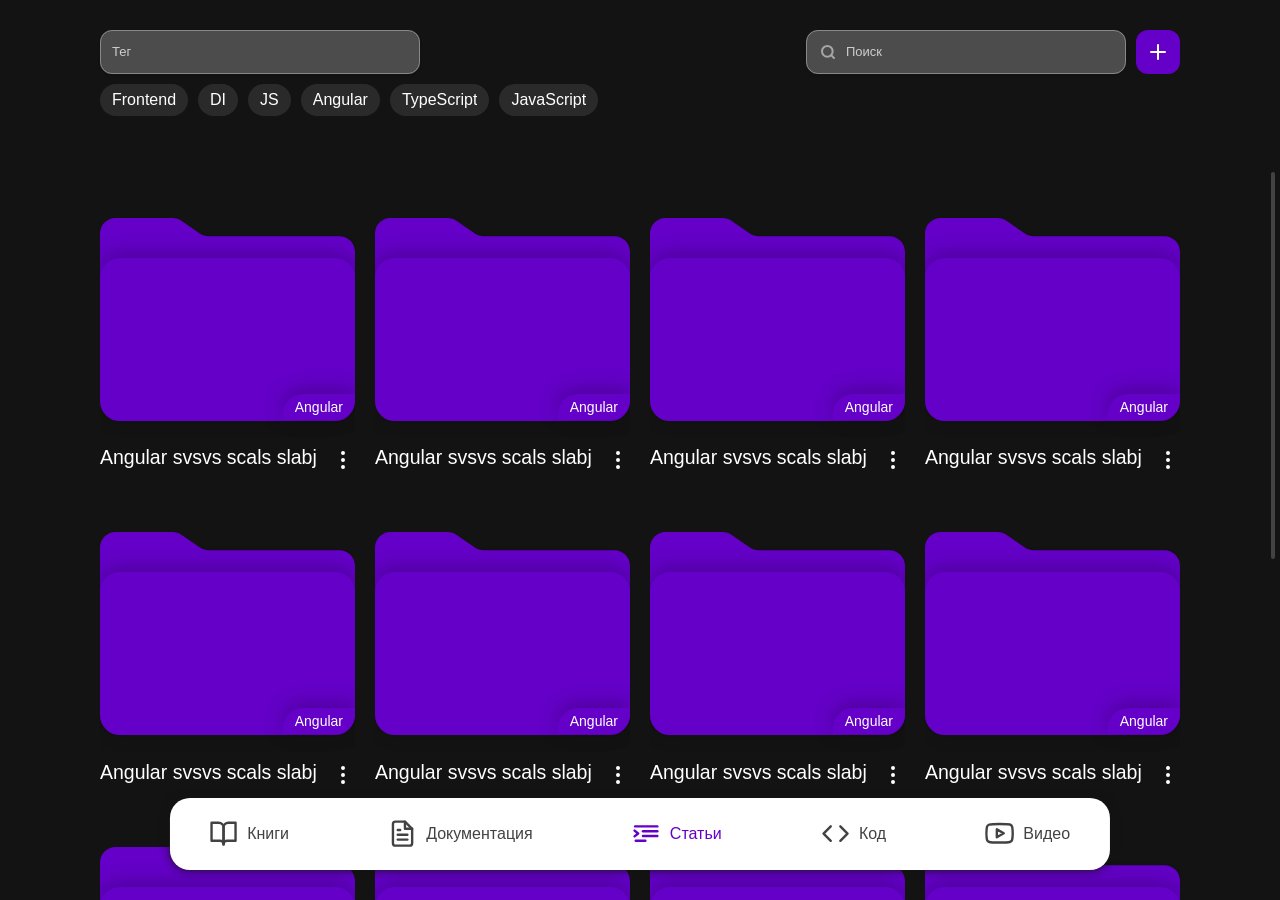
==== commit d52507d9: "release" ====
--- a/index.html
+++ b/index.html
@@ -11,10 +11,10 @@
         <meta name="Author" content="Kalyadin Maxim">
         <meta name="Copyright" content="Калядин Максим Сергеевич">
         <meta name="viewport" content="width=device-width, initial-scale=1.0, maximum-scale=1.0,  minimum-scale=1.0, user-scalable=0">
-    <style>:root{--tui-heading-font:"Manrope", -apple-system, "BlinkMacSystemFont", system-ui, "Roboto", "Segoe UI", "Helvetica Neue", sans-serif;--tui-text-font:"Manrope", -apple-system, "BlinkMacSystemFont", system-ui, "Roboto", "Segoe UI", "Helvetica Neue", sans-serif;--tui-font-heading:var(--tui-heading-font);--tui-font-heading-1:bold 3.125rem/3.5rem var(--tui-font-heading);--tui-font-heading-2:bold 2.75rem/3rem var(--tui-font-heading);--tui-font-heading-3:bold 2.25rem/2.5rem var(--tui-font-heading);--tui-font-heading-4:bold 1.75rem/2rem var(--tui-font-heading);--tui-font-heading-5:bold 1.5rem/1.75rem var(--tui-font-heading);--tui-font-heading-6:bold 1.25rem/1.5rem var(--tui-font-heading);--tui-font-text:var(--tui-text-font);--tui-font-text-xl:normal 1.1875rem/1.75rem var(--tui-font-text);--tui-font-text-l:normal 1.0625rem/1.75rem var(--tui-font-text);--tui-font-text-l-2:normal 1.0625rem/1.5rem var(--tui-font-text);--tui-font-text-m:normal 1rem/1.5rem var(--tui-font-text);--tui-font-text-m-2:normal 1rem/1.25rem var(--tui-font-text);--tui-font-text-s:normal .8125rem/1.25rem var(--tui-font-text);--tui-font-text-s-2:normal .8125rem/1rem var(--tui-font-text);--tui-font-text-xs:normal .6875rem/1rem var(--tui-font-text);--tui-radius-xs:.25rem;--tui-radius-s:.5rem;--tui-radius-m:.75rem;--tui-radius-l:.75rem;--tui-radius-xl:1.5rem;--tui-height-xs:1.5rem;--tui-height-s:2rem;--tui-height-m:2.75rem;--tui-height-l:3.5rem;--tui-padding-s:.75rem;--tui-padding-m:.75rem;--tui-padding-l:1rem;--tui-duration:.3s;--tui-backdrop:none;--tui-disabled-opacity:.56;--tui-autofill:#fff5c0;--tui-base-01:#fff;--tui-base-02:#f6f6f6;--tui-base-03:#ededed;--tui-base-04:#d7d7d7;--tui-base-05:#b0b0b0;--tui-base-06:#959595;--tui-base-07:#808080;--tui-base-08:#333;--tui-base-09:#000;--tui-primary:#526ed3;--tui-primary-hover:#6c86e2;--tui-primary-active:#314692;--tui-primary-text:#fff;--tui-secondary:#ebefff;--tui-secondary-hover:#dfe3f3;--tui-secondary-active:#d8ddf2;--tui-accent:#ff7043;--tui-accent-hover:#ff9a94;--tui-accent-active:#e7716a;--tui-accent-text:#fff;--tui-selection:rgba(112, 182, 246, .12);--tui-focus:rgba(51, 51, 51, .64);--tui-clear:rgba(0, 0, 0, .04);--tui-clear-disabled:rgba(0, 0, 0, .04);--tui-clear-hover:rgba(0, 0, 0, .16);--tui-clear-active:rgba(0, 0, 0, .2);--tui-clear-inverse:rgba(255, 255, 255, .16);--tui-clear-inverse-hover:rgba(255, 255, 255, .24);--tui-clear-inverse-active:rgba(255, 255, 255, .4);--tui-elevation-01:#fff;--tui-elevation-02:#fff;--tui-error-fill:#f45725;--tui-error-bg:rgba(244, 87, 37, .12);--tui-error-bg-hover:rgba(244, 87, 37, .24);--tui-success-fill:#4ac99b;--tui-success-bg:rgba(74, 201, 155, .12);--tui-success-bg-hover:rgba(74, 201, 155, .24);--tui-warning-fill:#ffc700;--tui-warning-bg:rgba(255, 199, 0, .12);--tui-warning-bg-hover:rgba(255, 199, 0, .24);--tui-info-fill:#70b6f6;--tui-info-bg:rgba(112, 182, 246, .12);--tui-info-bg-hover:rgba(112, 182, 246, .24);--tui-neutral-fill:#79818c;--tui-neutral-bg:rgba(121, 129, 140, .12);--tui-neutral-bg-hover:rgba(121, 129, 140, .24);--tui-text-01:#1b1f3b;--tui-text-02:rgba(27, 31, 59, .65);--tui-text-03:rgba(27, 31, 59, .4);--tui-link:#526ed3;--tui-link-hover:#6c86e2;--tui-positive:#3aa981;--tui-positive-hover:#7ac5aa;--tui-negative:#dd4c1e;--tui-negative-hover:#e38163;--tui-error-fill-night:#ff8c67;--tui-error-bg-night:rgba(244, 87, 37, .32);--tui-error-bg-night-hover:rgba(244, 87, 37, .4);--tui-success-fill-night:#4ac99b;--tui-success-bg-night:rgba(74, 201, 155, .32);--tui-success-bg-night-hover:rgba(74, 201, 155, .4);--tui-warning-fill-night:#ffc700;--tui-warning-bg-night:rgba(255, 199, 0, .32);--tui-warning-bg-night-hover:rgba(255, 199, 0, .4);--tui-info-fill-night:#70b6f6;--tui-info-bg-night:rgba(112, 182, 246, .32);--tui-info-bg-night-hover:rgba(112, 182, 246, .4);--tui-neutral-fill-night:#959ba4;--tui-neutral-bg-night:rgba(149, 155, 164, .32);--tui-neutral-bg-night-hover:rgba(149, 155, 164, .48);--tui-autofill-night:#554a2a;--tui-text-01-night:#ffffff;--tui-text-02-night:rgba(255, 255, 255, .72);--tui-text-03-night:rgba(255, 255, 255, .6);--tui-link-night:#6788ff;--tui-link-night-hover:#526ed3;--tui-positive-night:#44c596;--tui-positive-night-hover:#3aa981;--tui-negative-night:#ff8c67;--tui-negative-night-hover:#bb593a;--tui-support-01:#a8cef1;--tui-support-02:#3682db;--tui-support-03:#8dda71;--tui-support-04:#34b41f;--tui-support-05:#e29398;--tui-support-06:#b8474e;--tui-support-07:#fcc068;--tui-support-08:#ff8a00;--tui-support-09:#dab3f9;--tui-support-10:#7b439e;--tui-support-11:#fee797;--tui-support-12:#fcbb14;--tui-support-13:#ea97c4;--tui-support-14:#bd65a4;--tui-support-15:#7fd7cc;--tui-support-16:#2fad96;--tui-support-17:#d4aca2;--tui-support-18:#9d6f64;--tui-support-19:#d2e9a2;--tui-support-20:#aadc42;--tui-support-21:#a0c5df;--tui-chart-0:var(--tui-primary);--tui-chart-1:var(--tui-support-13);--tui-chart-2:var(--tui-support-21);--tui-chart-3:var(--tui-support-11);--tui-chart-4:var(--tui-base-05)}html{height:100%;font-size:16px}body{height:100%;min-height:100%;text-rendering:optimizeLegibility;-webkit-font-smoothing:antialiased;-moz-osx-font-smoothing:grayscale}html,body{-webkit-overflow-scrolling:touch}@supports (-webkit-hyphens: none) and (text-align-last: right){:after{content:none}}:root{background:#131313;--color-background:#131313;--color-autofill:#2A2A2A;--color-icon:#424242;--color-main:#6400C8;--color-text:white;--tui-autofill:var(--color-autofill);--tui-font-heading:"Roboto", sans-serif;--tui-font-text:"Roboto", sans-serif;--tui-primary:var(--color-main);--tui-base-01:var(--color-background);--tui-text-01:var(--color-text)}html{height:100%;background-color:var(--color-background)}body{-webkit-overflow-scrolling:touch;position:relative;width:100%;height:100%;margin:0;font-family:Roboto,sans-serif;background-color:var(--color-background);font-style:normal}:root{--bs-blue:#0d6efd;--bs-indigo:#6610f2;--bs-purple:#6f42c1;--bs-pink:#d63384;--bs-red:#dc3545;--bs-orange:#fd7e14;--bs-yellow:#ffc107;--bs-green:#198754;--bs-teal:#20c997;--bs-cyan:#0dcaf0;--bs-black:#000;--bs-white:#fff;--bs-gray:#6c757d;--bs-gray-dark:#343a40;--bs-gray-100:#f8f9fa;--bs-gray-200:#e9ecef;--bs-gray-300:#dee2e6;--bs-gray-400:#ced4da;--bs-gray-500:#adb5bd;--bs-gray-600:#6c757d;--bs-gray-700:#495057;--bs-gray-800:#343a40;--bs-gray-900:#212529;--bs-primary:#0d6efd;--bs-secondary:#6c757d;--bs-success:#198754;--bs-info:#0dcaf0;--bs-warning:#ffc107;--bs-danger:#dc3545;--bs-light:#f8f9fa;--bs-dark:#212529;--bs-primary-rgb:13, 110, 253;--bs-secondary-rgb:108, 117, 125;--bs-success-rgb:25, 135, 84;--bs-info-rgb:13, 202, 240;--bs-warning-rgb:255, 193, 7;--bs-danger-rgb:220, 53, 69;--bs-light-rgb:248, 249, 250;--bs-dark-rgb:33, 37, 41;--bs-white-rgb:255, 255, 255;--bs-black-rgb:0, 0, 0;--bs-body-color-rgb:33, 37, 41;--bs-body-bg-rgb:255, 255, 255;--bs-font-sans-serif:system-ui, -apple-system, "Segoe UI", Roboto, "Helvetica Neue", "Noto Sans", "Liberation Sans", Arial, sans-serif, "Apple Color Emoji", "Segoe UI Emoji", "Segoe UI Symbol", "Noto Color Emoji";--bs-font-monospace:SFMono-Regular, Menlo, Monaco, Consolas, "Liberation Mono", "Courier New", monospace;--bs-gradient:linear-gradient(180deg, rgba(255, 255, 255, .15), rgba(255, 255, 255, 0));--bs-body-font-family:var(--bs-font-sans-serif);--bs-body-font-size:1rem;--bs-body-font-weight:400;--bs-body-line-height:1.5;--bs-body-color:#212529;--bs-body-bg:#fff;--bs-border-width:1px;--bs-border-style:solid;--bs-border-color:#dee2e6;--bs-border-color-translucent:rgba(0, 0, 0, .175);--bs-border-radius:.375rem;--bs-border-radius-sm:.25rem;--bs-border-radius-lg:.5rem;--bs-border-radius-xl:1rem;--bs-border-radius-2xl:2rem;--bs-border-radius-pill:50rem;--bs-link-color:#0d6efd;--bs-link-hover-color:#0a58ca;--bs-code-color:#d63384;--bs-highlight-bg:#fff3cd}</style><link rel="stylesheet" href="styles.550b03c0a0d48755.css" media="print" onload="this.media='all'"><noscript><link rel="stylesheet" href="styles.550b03c0a0d48755.css"></noscript></head>
+    <style>:root{--tui-heading-font:"Manrope", -apple-system, "BlinkMacSystemFont", system-ui, "Roboto", "Segoe UI", "Helvetica Neue", sans-serif;--tui-text-font:"Manrope", -apple-system, "BlinkMacSystemFont", system-ui, "Roboto", "Segoe UI", "Helvetica Neue", sans-serif;--tui-font-heading:var(--tui-heading-font);--tui-font-heading-1:bold 3.125rem/3.5rem var(--tui-font-heading);--tui-font-heading-2:bold 2.75rem/3rem var(--tui-font-heading);--tui-font-heading-3:bold 2.25rem/2.5rem var(--tui-font-heading);--tui-font-heading-4:bold 1.75rem/2rem var(--tui-font-heading);--tui-font-heading-5:bold 1.5rem/1.75rem var(--tui-font-heading);--tui-font-heading-6:bold 1.25rem/1.5rem var(--tui-font-heading);--tui-font-text:var(--tui-text-font);--tui-font-text-xl:normal 1.1875rem/1.75rem var(--tui-font-text);--tui-font-text-l:normal 1.0625rem/1.75rem var(--tui-font-text);--tui-font-text-l-2:normal 1.0625rem/1.5rem var(--tui-font-text);--tui-font-text-m:normal 1rem/1.5rem var(--tui-font-text);--tui-font-text-m-2:normal 1rem/1.25rem var(--tui-font-text);--tui-font-text-s:normal .8125rem/1.25rem var(--tui-font-text);--tui-font-text-s-2:normal .8125rem/1rem var(--tui-font-text);--tui-font-text-xs:normal .6875rem/1rem var(--tui-font-text);--tui-radius-xs:.25rem;--tui-radius-s:.5rem;--tui-radius-m:.75rem;--tui-radius-l:.75rem;--tui-radius-xl:1.5rem;--tui-height-xs:1.5rem;--tui-height-s:2rem;--tui-height-m:2.75rem;--tui-height-l:3.5rem;--tui-padding-s:.75rem;--tui-padding-m:.75rem;--tui-padding-l:1rem;--tui-duration:.3s;--tui-backdrop:none;--tui-disabled-opacity:.56;--tui-autofill:#fff5c0;--tui-base-01:#fff;--tui-base-02:#f6f6f6;--tui-base-03:#ededed;--tui-base-04:#d7d7d7;--tui-base-05:#b0b0b0;--tui-base-06:#959595;--tui-base-07:#808080;--tui-base-08:#333;--tui-base-09:#000;--tui-primary:#526ed3;--tui-primary-hover:#6c86e2;--tui-primary-active:#314692;--tui-primary-text:#fff;--tui-secondary:#ebefff;--tui-secondary-hover:#dfe3f3;--tui-secondary-active:#d8ddf2;--tui-accent:#ff7043;--tui-accent-hover:#ff9a94;--tui-accent-active:#e7716a;--tui-accent-text:#fff;--tui-selection:rgba(112, 182, 246, .12);--tui-focus:rgba(51, 51, 51, .64);--tui-clear:rgba(0, 0, 0, .04);--tui-clear-disabled:rgba(0, 0, 0, .04);--tui-clear-hover:rgba(0, 0, 0, .16);--tui-clear-active:rgba(0, 0, 0, .2);--tui-clear-inverse:rgba(255, 255, 255, .16);--tui-clear-inverse-hover:rgba(255, 255, 255, .24);--tui-clear-inverse-active:rgba(255, 255, 255, .4);--tui-elevation-01:#fff;--tui-elevation-02:#fff;--tui-error-fill:#f45725;--tui-error-bg:rgba(244, 87, 37, .12);--tui-error-bg-hover:rgba(244, 87, 37, .24);--tui-success-fill:#4ac99b;--tui-success-bg:rgba(74, 201, 155, .12);--tui-success-bg-hover:rgba(74, 201, 155, .24);--tui-warning-fill:#ffc700;--tui-warning-bg:rgba(255, 199, 0, .12);--tui-warning-bg-hover:rgba(255, 199, 0, .24);--tui-info-fill:#70b6f6;--tui-info-bg:rgba(112, 182, 246, .12);--tui-info-bg-hover:rgba(112, 182, 246, .24);--tui-neutral-fill:#79818c;--tui-neutral-bg:rgba(121, 129, 140, .12);--tui-neutral-bg-hover:rgba(121, 129, 140, .24);--tui-text-01:#1b1f3b;--tui-text-02:rgba(27, 31, 59, .65);--tui-text-03:rgba(27, 31, 59, .4);--tui-link:#526ed3;--tui-link-hover:#6c86e2;--tui-positive:#3aa981;--tui-positive-hover:#7ac5aa;--tui-negative:#dd4c1e;--tui-negative-hover:#e38163;--tui-error-fill-night:#ff8c67;--tui-error-bg-night:rgba(244, 87, 37, .32);--tui-error-bg-night-hover:rgba(244, 87, 37, .4);--tui-success-fill-night:#4ac99b;--tui-success-bg-night:rgba(74, 201, 155, .32);--tui-success-bg-night-hover:rgba(74, 201, 155, .4);--tui-warning-fill-night:#ffc700;--tui-warning-bg-night:rgba(255, 199, 0, .32);--tui-warning-bg-night-hover:rgba(255, 199, 0, .4);--tui-info-fill-night:#70b6f6;--tui-info-bg-night:rgba(112, 182, 246, .32);--tui-info-bg-night-hover:rgba(112, 182, 246, .4);--tui-neutral-fill-night:#959ba4;--tui-neutral-bg-night:rgba(149, 155, 164, .32);--tui-neutral-bg-night-hover:rgba(149, 155, 164, .48);--tui-autofill-night:#554a2a;--tui-text-01-night:#ffffff;--tui-text-02-night:rgba(255, 255, 255, .72);--tui-text-03-night:rgba(255, 255, 255, .6);--tui-link-night:#6788ff;--tui-link-night-hover:#526ed3;--tui-positive-night:#44c596;--tui-positive-night-hover:#3aa981;--tui-negative-night:#ff8c67;--tui-negative-night-hover:#bb593a;--tui-support-01:#a8cef1;--tui-support-02:#3682db;--tui-support-03:#8dda71;--tui-support-04:#34b41f;--tui-support-05:#e29398;--tui-support-06:#b8474e;--tui-support-07:#fcc068;--tui-support-08:#ff8a00;--tui-support-09:#dab3f9;--tui-support-10:#7b439e;--tui-support-11:#fee797;--tui-support-12:#fcbb14;--tui-support-13:#ea97c4;--tui-support-14:#bd65a4;--tui-support-15:#7fd7cc;--tui-support-16:#2fad96;--tui-support-17:#d4aca2;--tui-support-18:#9d6f64;--tui-support-19:#d2e9a2;--tui-support-20:#aadc42;--tui-support-21:#a0c5df;--tui-chart-0:var(--tui-primary);--tui-chart-1:var(--tui-support-13);--tui-chart-2:var(--tui-support-21);--tui-chart-3:var(--tui-support-11);--tui-chart-4:var(--tui-base-05)}html{height:100%;font-size:16px}body{height:100%;min-height:100%;text-rendering:optimizeLegibility;-webkit-font-smoothing:antialiased;-moz-osx-font-smoothing:grayscale}html,body{-webkit-overflow-scrolling:touch}@supports (-webkit-hyphens: none) and (text-align-last: right){:after{content:none}}:root{background:#131313;--color-background:#131313;--color-autofill:#2A2A2A;--color-icon:#424242;--color-main:#6400C8;--color-text:white;--tui-autofill:var(--color-autofill);--tui-font-heading:"Roboto", sans-serif;--tui-font-text:"Roboto", sans-serif;--tui-primary:var(--color-main);--tui-base-01:var(--color-background);--tui-text-01:var(--color-text);--tui-elevation-01:var(--color-background);--tui-secondary:var(--color-autofill);--tui-link:var(--color-main)}html{height:100%;background-color:var(--color-background)}body{position:relative;-webkit-overflow-scrolling:touch;width:100%;height:100%;margin:0;font-family:Roboto,sans-serif;background-color:var(--color-background);font-style:normal}:root{--bs-blue:#0d6efd;--bs-indigo:#6610f2;--bs-purple:#6f42c1;--bs-pink:#d63384;--bs-red:#dc3545;--bs-orange:#fd7e14;--bs-yellow:#ffc107;--bs-green:#198754;--bs-teal:#20c997;--bs-cyan:#0dcaf0;--bs-black:#000;--bs-white:#fff;--bs-gray:#6c757d;--bs-gray-dark:#343a40;--bs-gray-100:#f8f9fa;--bs-gray-200:#e9ecef;--bs-gray-300:#dee2e6;--bs-gray-400:#ced4da;--bs-gray-500:#adb5bd;--bs-gray-600:#6c757d;--bs-gray-700:#495057;--bs-gray-800:#343a40;--bs-gray-900:#212529;--bs-primary:#0d6efd;--bs-secondary:#6c757d;--bs-success:#198754;--bs-info:#0dcaf0;--bs-warning:#ffc107;--bs-danger:#dc3545;--bs-light:#f8f9fa;--bs-dark:#212529;--bs-primary-rgb:13, 110, 253;--bs-secondary-rgb:108, 117, 125;--bs-success-rgb:25, 135, 84;--bs-info-rgb:13, 202, 240;--bs-warning-rgb:255, 193, 7;--bs-danger-rgb:220, 53, 69;--bs-light-rgb:248, 249, 250;--bs-dark-rgb:33, 37, 41;--bs-white-rgb:255, 255, 255;--bs-black-rgb:0, 0, 0;--bs-body-color-rgb:33, 37, 41;--bs-body-bg-rgb:255, 255, 255;--bs-font-sans-serif:system-ui, -apple-system, "Segoe UI", Roboto, "Helvetica Neue", "Noto Sans", "Liberation Sans", Arial, sans-serif, "Apple Color Emoji", "Segoe UI Emoji", "Segoe UI Symbol", "Noto Color Emoji";--bs-font-monospace:SFMono-Regular, Menlo, Monaco, Consolas, "Liberation Mono", "Courier New", monospace;--bs-gradient:linear-gradient(180deg, rgba(255, 255, 255, .15), rgba(255, 255, 255, 0));--bs-body-font-family:var(--bs-font-sans-serif);--bs-body-font-size:1rem;--bs-body-font-weight:400;--bs-body-line-height:1.5;--bs-body-color:#212529;--bs-body-bg:#fff;--bs-border-width:1px;--bs-border-style:solid;--bs-border-color:#dee2e6;--bs-border-color-translucent:rgba(0, 0, 0, .175);--bs-border-radius:.375rem;--bs-border-radius-sm:.25rem;--bs-border-radius-lg:.5rem;--bs-border-radius-xl:1rem;--bs-border-radius-2xl:2rem;--bs-border-radius-pill:50rem;--bs-link-color:#0d6efd;--bs-link-hover-color:#0a58ca;--bs-code-color:#d63384;--bs-highlight-bg:#fff3cd}</style><link rel="stylesheet" href="styles.68321c5b24e9887f.css" media="print" onload="this.media='all'"><noscript><link rel="stylesheet" href="styles.68321c5b24e9887f.css"></noscript></head>
     <body>
         <app-root></app-root>
         <noscript>Please enable JavaScript to continue using this
             application.</noscript>
-    <script src="runtime.d6fcae209ab58cff.js" type="module"></script><script src="polyfills.8a12b47d9a12767f.js" type="module"></script><script src="main.dd4ae530b4f5b4e1.js" type="module"></script></body>
+    <script src="runtime.c55435b251ce6f69.js" type="module"></script><script src="polyfills.8a12b47d9a12767f.js" type="module"></script><script src="main.95f8a5fd9fe22be8.js" type="module"></script></body>
 </html>
--- a/styles.68321c5b24e9887f.css
+++ b/styles.68321c5b24e9887f.css
@@ -0,0 +1,6 @@
+@media all and (-webkit-min-device-pixel-ratio: 0) and (-webkit-min-device-pixel-ratio: 0),all and (-webkit-min-device-pixel-ratio: 0) and (min-resolution: .001dpcm){tui-root:not(._mobile) tui-dialog-host>section::-webkit-scrollbar,tui-root:not(._mobile) tui-dialog-host>section::-webkit-scrollbar-thumb{width:1rem;height:1rem;border-radius:6.25rem;background-clip:padding-box;border:2.667rem solid transparent}tui-root:not(._mobile) tui-dialog-host>section::-webkit-scrollbar{background-color:transparent}tui-root:not(._mobile) tui-dialog-host>section::-webkit-scrollbar-thumb{background-color:var(--tui-clear-hover)}tui-root:not(._mobile) tui-dialog-host>section::-webkit-scrollbar-thumb:hover{background-color:var(--tui-clear-active)}tui-root:not(._mobile) tui-dialog-host>section::-webkit-scrollbar-thumb:active{background-color:var(--tui-text-03)}}tui-root:not(._mobile) tui-dialog-host>section::-webkit-scrollbar-thumb{background-color:#a8a8a880}tui-root:not(._mobile) tui-dialog-host>section::-webkit-scrollbar-thumb:hover{background-color:#cccccc80}:root{--tui-heading-font: "Manrope", -apple-system, "BlinkMacSystemFont", system-ui, "Roboto", "Segoe UI", "Helvetica Neue", sans-serif;--tui-text-font: "Manrope", -apple-system, "BlinkMacSystemFont", system-ui, "Roboto", "Segoe UI", "Helvetica Neue", sans-serif;--tui-font-heading: var(--tui-heading-font);--tui-font-heading-1: bold 3.125rem/3.5rem var(--tui-font-heading);--tui-font-heading-2: bold 2.75rem/3rem var(--tui-font-heading);--tui-font-heading-3: bold 2.25rem/2.5rem var(--tui-font-heading);--tui-font-heading-4: bold 1.75rem/2rem var(--tui-font-heading);--tui-font-heading-5: bold 1.5rem/1.75rem var(--tui-font-heading);--tui-font-heading-6: bold 1.25rem/1.5rem var(--tui-font-heading);--tui-font-text: var(--tui-text-font);--tui-font-text-xl: normal 1.1875rem/1.75rem var(--tui-font-text);--tui-font-text-l: normal 1.0625rem/1.75rem var(--tui-font-text);--tui-font-text-l-2: normal 1.0625rem/1.5rem var(--tui-font-text);--tui-font-text-m: normal 1rem/1.5rem var(--tui-font-text);--tui-font-text-m-2: normal 1rem/1.25rem var(--tui-font-text);--tui-font-text-s: normal .8125rem/1.25rem var(--tui-font-text);--tui-font-text-s-2: normal .8125rem/1rem var(--tui-font-text);--tui-font-text-xs: normal .6875rem/1rem var(--tui-font-text);--tui-radius-xs: .25rem;--tui-radius-s: .5rem;--tui-radius-m: .75rem;--tui-radius-l: .75rem;--tui-radius-xl: 1.5rem;--tui-height-xs: 1.5rem;--tui-height-s: 2rem;--tui-height-m: 2.75rem;--tui-height-l: 3.5rem;--tui-padding-s: .75rem;--tui-padding-m: .75rem;--tui-padding-l: 1rem;--tui-duration: .3s;--tui-backdrop: none;--tui-disabled-opacity: .56;--tui-autofill: #fff5c0;--tui-base-01: #fff;--tui-base-02: #f6f6f6;--tui-base-03: #ededed;--tui-base-04: #d7d7d7;--tui-base-05: #b0b0b0;--tui-base-06: #959595;--tui-base-07: #808080;--tui-base-08: #333;--tui-base-09: #000;--tui-primary: #526ed3;--tui-primary-hover: #6c86e2;--tui-primary-active: #314692;--tui-primary-text: #fff;--tui-secondary: #ebefff;--tui-secondary-hover: #dfe3f3;--tui-secondary-active: #d8ddf2;--tui-accent: #ff7043;--tui-accent-hover: #ff9a94;--tui-accent-active: #e7716a;--tui-accent-text: #fff;--tui-selection: rgba(112, 182, 246, .12);--tui-focus: rgba(51, 51, 51, .64);--tui-clear: rgba(0, 0, 0, .04);--tui-clear-disabled: rgba(0, 0, 0, .04);--tui-clear-hover: rgba(0, 0, 0, .16);--tui-clear-active: rgba(0, 0, 0, .2);--tui-clear-inverse: rgba(255, 255, 255, .16);--tui-clear-inverse-hover: rgba(255, 255, 255, .24);--tui-clear-inverse-active: rgba(255, 255, 255, .4);--tui-elevation-01: #fff;--tui-elevation-02: #fff;--tui-error-fill: #f45725;--tui-error-bg: rgba(244, 87, 37, .12);--tui-error-bg-hover: rgba(244, 87, 37, .24);--tui-success-fill: #4ac99b;--tui-success-bg: rgba(74, 201, 155, .12);--tui-success-bg-hover: rgba(74, 201, 155, .24);--tui-warning-fill: #ffc700;--tui-warning-bg: rgba(255, 199, 0, .12);--tui-warning-bg-hover: rgba(255, 199, 0, .24);--tui-info-fill: #70b6f6;--tui-info-bg: rgba(112, 182, 246, .12);--tui-info-bg-hover: rgba(112, 182, 246, .24);--tui-neutral-fill: #79818c;--tui-neutral-bg: rgba(121, 129, 140, .12);--tui-neutral-bg-hover: rgba(121, 129, 140, .24);--tui-text-01: #1b1f3b;--tui-text-02: rgba(27, 31, 59, .65);--tui-text-03: rgba(27, 31, 59, .4);--tui-link: #526ed3;--tui-link-hover: #6c86e2;--tui-positive: #3aa981;--tui-positive-hover: #7ac5aa;--tui-negative: #dd4c1e;--tui-negative-hover: #e38163;--tui-error-fill-night: #ff8c67;--tui-error-bg-night: rgba(244, 87, 37, .32);--tui-error-bg-night-hover: rgba(244, 87, 37, .4);--tui-success-fill-night: #4ac99b;--tui-success-bg-night: rgba(74, 201, 155, .32);--tui-success-bg-night-hover: rgba(74, 201, 155, .4);--tui-warning-fill-night: #ffc700;--tui-warning-bg-night: rgba(255, 199, 0, .32);--tui-warning-bg-night-hover: rgba(255, 199, 0, .4);--tui-info-fill-night: #70b6f6;--tui-info-bg-night: rgba(112, 182, 246, .32);--tui-info-bg-night-hover: rgba(112, 182, 246, .4);--tui-neutral-fill-night: #959ba4;--tui-neutral-bg-night: rgba(149, 155, 164, .32);--tui-neutral-bg-night-hover: rgba(149, 155, 164, .48);--tui-autofill-night: #554a2a;--tui-text-01-night: #ffffff;--tui-text-02-night: rgba(255, 255, 255, .72);--tui-text-03-night: rgba(255, 255, 255, .6);--tui-link-night: #6788ff;--tui-link-night-hover: #526ed3;--tui-positive-night: #44c596;--tui-positive-night-hover: #3aa981;--tui-negative-night: #ff8c67;--tui-negative-night-hover: #bb593a;--tui-support-01: #a8cef1;--tui-support-02: #3682db;--tui-support-03: #8dda71;--tui-support-04: #34b41f;--tui-support-05: #e29398;--tui-support-06: #b8474e;--tui-support-07: #fcc068;--tui-support-08: #ff8a00;--tui-support-09: #dab3f9;--tui-support-10: #7b439e;--tui-support-11: #fee797;--tui-support-12: #fcbb14;--tui-support-13: #ea97c4;--tui-support-14: #bd65a4;--tui-support-15: #7fd7cc;--tui-support-16: #2fad96;--tui-support-17: #d4aca2;--tui-support-18: #9d6f64;--tui-support-19: #d2e9a2;--tui-support-20: #aadc42;--tui-support-21: #a0c5df;--tui-chart-0: var(--tui-primary);--tui-chart-1: var(--tui-support-13);--tui-chart-2: var(--tui-support-21);--tui-chart-3: var(--tui-support-11);--tui-chart-4: var(--tui-base-05)}[tuiWrapper][data-appearance=icon][data-appearance=icon]{transition-property:opacity;transition-duration:var(--tui-duration, .3s);transition-timing-function:ease-in-out;color:var(--tui-text-01);opacity:.5}[tuiWrapper]:not([data-state="readonly"]):hover .t-textfield-icon [tuiWrapper][data-appearance=icon][data-appearance=icon]:not([data-state="disabled"]){opacity:.65}[tuiWrapper][data-appearance=icon][data-appearance=icon][data-mode=onDark]{color:var(--tui-text-01-night)}[tuiWrapper]:not([data-state="readonly"]):hover .t-textfield-icon [tuiWrapper][data-appearance=icon][data-appearance=icon][data-mode=onDark]:not([data-state="disabled"]){opacity:1}:focus-visible:not([data-focused="false"])>[tuiWrapper][data-appearance=icon][data-appearance=icon][data-mode=onDark],[data-focused=true]>[tuiWrapper][data-appearance=icon][data-appearance=icon][data-mode=onDark]{--tui-focus: var(--tui-base-01)}[tuiWrapper][data-appearance=icon][data-appearance=icon][data-mode=onDark]:focus-visible:focus-visible{--tui-focus: var(--tui-base-01)}[tuiWrapper][data-appearance=icon][data-appearance=icon][data-mode=onDark]._focused._focused{--tui-focus: var(--tui-base-01)}@media (hover: hover){[tuiWrapper][data-appearance=icon][data-appearance=icon][data-mode=onDark]:hover:not(._no-hover),[tuiWrapper][data-appearance=icon][data-appearance=icon][data-mode=onDark][data-state=hover]{opacity:1}}@media (hover: hover){[tuiWrapper][data-appearance=icon][data-appearance=icon]:hover:not(._no-hover),[tuiWrapper][data-appearance=icon][data-appearance=icon][data-state=hover]{opacity:.65}}[tuiWrapper][data-appearance=icon][data-appearance=icon]:active:not(._no-active),[tuiWrapper][data-appearance=icon][data-appearance=icon][data-state=active],[tuiWrapper][data-appearance=icon][data-appearance=icon][data-state=active]:hover{opacity:1}[tuiWrapper][data-appearance=icon][data-appearance=icon]:disabled:disabled,[tuiWrapper][data-appearance=icon][data-appearance=icon][data-state=disabled][data-state=disabled]{opacity:calc(.5 * var(--tui-disabled-opacity))}[tuiWrapper][data-appearance=outline]{background:transparent;color:var(--tui-text-01)}[tuiWrapper][data-appearance=outline]:after{color:var(--tui-base-04)}[tuiWrapper][data-appearance=outline][data-mode=onDark]{color:var(--tui-text-01-night)}[tuiWrapper][data-appearance=outline][data-mode=onDark]:after{color:var(--tui-text-01-night)}@media (hover: hover){[tuiWrapper][data-appearance=outline][data-mode=onDark]:hover:not(._no-hover),[tuiWrapper][data-appearance=outline][data-mode=onDark][data-state=hover]{background:var(--tui-clear-inverse-hover)}[tuiWrapper][data-appearance=outline][data-mode=onDark]:hover:not(._no-hover):after,[tuiWrapper][data-appearance=outline][data-mode=onDark][data-state=hover]:after{color:var(--tui-text-03-night)}}[tuiWrapper][data-appearance=outline][data-mode=onDark]:active:not(._no-active),[tuiWrapper][data-appearance=outline][data-mode=onDark][data-state=active],[tuiWrapper][data-appearance=outline][data-mode=onDark][data-state=active]:hover{background:var(--tui-clear-inverse-active)}[tuiWrapper][data-appearance=outline][data-mode=onDark]:active:not(._no-active):after,[tuiWrapper][data-appearance=outline][data-mode=onDark][data-state=active]:after,[tuiWrapper][data-appearance=outline][data-mode=onDark][data-state=active]:hover:after{color:var(--tui-text-03-night)}:focus-visible:not([data-focused="false"])>[tuiWrapper][data-appearance=outline][data-mode=onDark],[data-focused=true]>[tuiWrapper][data-appearance=outline][data-mode=onDark]{--tui-focus: var(--tui-text-01-night)}[tuiWrapper][data-appearance=outline][data-mode=onDark]:focus-visible:focus-visible{--tui-focus: var(--tui-text-01-night)}[tuiWrapper][data-appearance=outline][data-mode=onDark]._focused._focused{--tui-focus: var(--tui-text-01-night)}[tuiWrapper][data-appearance=outline][data-mode=onLight]{color:var(--tui-text-01)}[tuiWrapper][data-appearance=outline][data-mode=onLight]:after{color:var(--tui-text-01)}@media (hover: hover){[tuiWrapper][data-appearance=outline][data-mode=onLight]:hover:not(._no-hover),[tuiWrapper][data-appearance=outline][data-mode=onLight][data-state=hover]{background:var(--tui-clear-hover)}[tuiWrapper][data-appearance=outline][data-mode=onLight]:hover:not(._no-hover):after,[tuiWrapper][data-appearance=outline][data-mode=onLight][data-state=hover]:after{color:var(--tui-text-03)}}[tuiWrapper][data-appearance=outline][data-mode=onLight]:active:not(._no-active),[tuiWrapper][data-appearance=outline][data-mode=onLight][data-state=active],[tuiWrapper][data-appearance=outline][data-mode=onLight][data-state=active]:hover{background:var(--tui-clear-active)}[tuiWrapper][data-appearance=outline][data-mode=onLight]:active:not(._no-active):after,[tuiWrapper][data-appearance=outline][data-mode=onLight][data-state=active]:after,[tuiWrapper][data-appearance=outline][data-mode=onLight][data-state=active]:hover:after{color:var(--tui-text-03)}@media (hover: hover){[tuiWrapper][data-appearance=outline]:hover:not(._no-hover):after,[tuiWrapper][data-appearance=outline][data-state=hover]:after{color:var(--tui-base-05)}}[tuiWrapper][data-appearance=outline]:active:not(._no-active):after,[tuiWrapper][data-appearance=outline][data-state=active]:after,[tuiWrapper][data-appearance=outline][data-state=active]:hover:after{color:var(--tui-base-06)}[tuiWrapper][data-appearance=primary]{background:var(--tui-primary);color:var(--tui-primary-text)}@media (hover: hover){[tuiWrapper][data-appearance=primary]:hover:not(._no-hover),[tuiWrapper][data-appearance=primary][data-state=hover]{background:var(--tui-primary-hover)}}[tuiWrapper][data-appearance=primary]:active:not(._no-active),[tuiWrapper][data-appearance=primary][data-state=active],[tuiWrapper][data-appearance=primary][data-state=active]:hover{background:var(--tui-primary-active)}[tuiWrapper][data-appearance=primary]:invalid:invalid,[tuiWrapper][data-appearance=primary]._invalid._invalid{color:var(--tui-negative-night);background:var(--tui-error-bg)}@media (hover: hover){[tuiWrapper][data-appearance=primary]:invalid:invalid:hover:not(._no-hover),[tuiWrapper][data-appearance=primary]._invalid._invalid:hover:not(._no-hover),[tuiWrapper][data-appearance=primary]:invalid:invalid[data-state=hover],[tuiWrapper][data-appearance=primary]._invalid._invalid[data-state=hover]{background:var(--tui-error-bg-hover)}}[tuiWrapper][data-appearance=primary]:invalid:invalid:active:not(._no-active),[tuiWrapper][data-appearance=primary]._invalid._invalid:active:not(._no-active),[tuiWrapper][data-appearance=primary]:invalid:invalid[data-state=active],[tuiWrapper][data-appearance=primary]._invalid._invalid[data-state=active],[tuiWrapper][data-appearance=primary]:invalid:invalid[data-state=active]:hover,[tuiWrapper][data-appearance=primary]._invalid._invalid[data-state=active]:hover{background:var(--tui-error-bg-hover)}:focus-visible:not([data-focused="false"])>[tuiWrapper][data-appearance=primary]:invalid:invalid,:focus-visible:not([data-focused="false"])>[tuiWrapper][data-appearance=primary]._invalid._invalid,[data-focused=true]>[tuiWrapper][data-appearance=primary]:invalid:invalid,[data-focused=true]>[tuiWrapper][data-appearance=primary]._invalid._invalid{--tui-focus: var(--tui-error-fill)}[tuiWrapper][data-appearance=primary]:invalid:invalid:focus-visible:focus-visible,[tuiWrapper][data-appearance=primary]._invalid._invalid:focus-visible:focus-visible{--tui-focus: var(--tui-error-fill)}[tuiWrapper][data-appearance=primary]:invalid:invalid._focused._focused,[tuiWrapper][data-appearance=primary]._invalid._invalid._focused._focused{--tui-focus: var(--tui-error-fill)}[tuiWrapper][data-appearance=accent]{background:var(--tui-accent);color:var(--tui-accent-text)}@media (hover: hover){[tuiWrapper][data-appearance=accent]:hover:not(._no-hover),[tuiWrapper][data-appearance=accent][data-state=hover]{background:var(--tui-accent-hover)}}[tuiWrapper][data-appearance=accent]:active:not(._no-active),[tuiWrapper][data-appearance=accent][data-state=active],[tuiWrapper][data-appearance=accent][data-state=active]:hover{background:var(--tui-accent-active)}[tuiWrapper][data-appearance=accent]:invalid:invalid,[tuiWrapper][data-appearance=accent]._invalid._invalid{color:var(--tui-negative-night);background:var(--tui-error-bg)}@media (hover: hover){[tuiWrapper][data-appearance=accent]:invalid:invalid:hover:not(._no-hover),[tuiWrapper][data-appearance=accent]._invalid._invalid:hover:not(._no-hover),[tuiWrapper][data-appearance=accent]:invalid:invalid[data-state=hover],[tuiWrapper][data-appearance=accent]._invalid._invalid[data-state=hover]{background:var(--tui-error-bg-hover)}}:focus-visible:not([data-focused="false"])>[tuiWrapper][data-appearance=accent]:invalid:invalid,:focus-visible:not([data-focused="false"])>[tuiWrapper][data-appearance=accent]._invalid._invalid,[data-focused=true]>[tuiWrapper][data-appearance=accent]:invalid:invalid,[data-focused=true]>[tuiWrapper][data-appearance=accent]._invalid._invalid{--tui-focus: var(--tui-error-fill)}[tuiWrapper][data-appearance=accent]:invalid:invalid:focus-visible:focus-visible,[tuiWrapper][data-appearance=accent]._invalid._invalid:focus-visible:focus-visible{--tui-focus: var(--tui-error-fill)}[tuiWrapper][data-appearance=accent]:invalid:invalid._focused._focused,[tuiWrapper][data-appearance=accent]._invalid._invalid._focused._focused{--tui-focus: var(--tui-error-fill)}[tuiWrapper][data-appearance=floating]{transition-property:background,box-shadow;transition-duration:var(--tui-duration, .3s);transition-timing-function:ease-in-out;background:#fff;color:#000c;box-shadow:0 .25rem 1.25rem #0000001a}@media (hover: hover){[tuiWrapper][data-appearance=floating]:hover:not(._no-hover),[tuiWrapper][data-appearance=floating][data-state=hover]{box-shadow:0 .875rem 2.625rem #00000024}}[tuiWrapper][data-appearance=floating]:active:not(._no-active),[tuiWrapper][data-appearance=floating][data-state=active],[tuiWrapper][data-appearance=floating][data-state=active]:hover{background:#f6f7f8;box-shadow:0 .25rem 1.25rem #0000001a}[tuiWrapper][data-appearance=glass]{background:rgba(0,0,0,.4);color:#fff;-webkit-backdrop-filter:blur(1rem);backdrop-filter:blur(1rem);--tui-focus: rgba(255, 255, 255, .64)}@media (hover: hover){[tuiWrapper][data-appearance=glass]:hover:not(._no-hover),[tuiWrapper][data-appearance=glass][data-state=hover]{background:rgba(0,0,0,.48)}}[tuiWrapper][data-appearance=glass]:active:not(._no-active),[tuiWrapper][data-appearance=glass][data-state=active],[tuiWrapper][data-appearance=glass][data-state=active]:hover{background:rgba(0,0,0,.6)}[tuiWrapper][data-appearance=glass][data-mode=onDark]{background:rgba(255,255,255,.3)}@media (hover: hover){[tuiWrapper][data-appearance=glass][data-mode=onDark]:hover:not(._no-hover),[tuiWrapper][data-appearance=glass][data-mode=onDark][data-state=hover]{background:rgba(255,255,255,.4)}}[tuiWrapper][data-appearance=glass][data-mode=onDark]:active:not(._no-active),[tuiWrapper][data-appearance=glass][data-mode=onDark][data-state=active],[tuiWrapper][data-appearance=glass][data-mode=onDark][data-state=active]:hover{background:rgba(255,255,255,.5)}[tuiWrapper][data-appearance=secondary],[tuiWrapper][data-appearance=flat],[tuiWrapper][data-appearance=destructive]{background:var(--tui-secondary);color:var(--tui-link)}[tuiWrapper][data-appearance=secondary][data-mode=onDark],[tuiWrapper][data-appearance=flat][data-mode=onDark],[tuiWrapper][data-appearance=destructive][data-mode=onDark]{background:var(--tui-clear-inverse);color:var(--tui-text-01-night)}@media (hover: hover){[tuiWrapper][data-appearance=secondary][data-mode=onDark]:hover:not(._no-hover),[tuiWrapper][data-appearance=flat][data-mode=onDark]:hover:not(._no-hover),[tuiWrapper][data-appearance=destructive][data-mode=onDark]:hover:not(._no-hover),[tuiWrapper][data-appearance=secondary][data-mode=onDark][data-state=hover],[tuiWrapper][data-appearance=flat][data-mode=onDark][data-state=hover],[tuiWrapper][data-appearance=destructive][data-mode=onDark][data-state=hover]{background:var(--tui-clear-inverse-hover)}}[tuiWrapper][data-appearance=secondary][data-mode=onDark]:active:not(._no-active),[tuiWrapper][data-appearance=flat][data-mode=onDark]:active:not(._no-active),[tuiWrapper][data-appearance=destructive][data-mode=onDark]:active:not(._no-active),[tuiWrapper][data-appearance=secondary][data-mode=onDark][data-state=active],[tuiWrapper][data-appearance=flat][data-mode=onDark][data-state=active],[tuiWrapper][data-appearance=destructive][data-mode=onDark][data-state=active],[tuiWrapper][data-appearance=secondary][data-mode=onDark][data-state=active]:hover,[tuiWrapper][data-appearance=flat][data-mode=onDark][data-state=active]:hover,[tuiWrapper][data-appearance=destructive][data-mode=onDark][data-state=active]:hover{background:var(--tui-clear-inverse-active)}:focus-visible:not([data-focused="false"])>[tuiWrapper][data-appearance=secondary][data-mode=onDark],:focus-visible:not([data-focused="false"])>[tuiWrapper][data-appearance=flat][data-mode=onDark],:focus-visible:not([data-focused="false"])>[tuiWrapper][data-appearance=destructive][data-mode=onDark],[data-focused=true]>[tuiWrapper][data-appearance=secondary][data-mode=onDark],[data-focused=true]>[tuiWrapper][data-appearance=flat][data-mode=onDark],[data-focused=true]>[tuiWrapper][data-appearance=destructive][data-mode=onDark]{--tui-focus: var(--tui-text-01-night)}[tuiWrapper][data-appearance=secondary][data-mode=onDark]:focus-visible:focus-visible,[tuiWrapper][data-appearance=flat][data-mode=onDark]:focus-visible:focus-visible,[tuiWrapper][data-appearance=destructive][data-mode=onDark]:focus-visible:focus-visible{--tui-focus: var(--tui-text-01-night)}[tuiWrapper][data-appearance=secondary][data-mode=onDark]._focused._focused,[tuiWrapper][data-appearance=flat][data-mode=onDark]._focused._focused,[tuiWrapper][data-appearance=destructive][data-mode=onDark]._focused._focused{--tui-focus: var(--tui-text-01-night)}[tuiWrapper][data-appearance=secondary][data-mode=onLight],[tuiWrapper][data-appearance=flat][data-mode=onLight],[tuiWrapper][data-appearance=destructive][data-mode=onLight]{background:var(--tui-clear);color:var(--tui-text-01)}@media (hover: hover){[tuiWrapper][data-appearance=secondary][data-mode=onLight]:hover:not(._no-hover),[tuiWrapper][data-appearance=flat][data-mode=onLight]:hover:not(._no-hover),[tuiWrapper][data-appearance=destructive][data-mode=onLight]:hover:not(._no-hover),[tuiWrapper][data-appearance=secondary][data-mode=onLight][data-state=hover],[tuiWrapper][data-appearance=flat][data-mode=onLight][data-state=hover],[tuiWrapper][data-appearance=destructive][data-mode=onLight][data-state=hover]{background:var(--tui-clear-hover)}}[tuiWrapper][data-appearance=secondary][data-mode=onLight]:active:not(._no-active),[tuiWrapper][data-appearance=flat][data-mode=onLight]:active:not(._no-active),[tuiWrapper][data-appearance=destructive][data-mode=onLight]:active:not(._no-active),[tuiWrapper][data-appearance=secondary][data-mode=onLight][data-state=active],[tuiWrapper][data-appearance=flat][data-mode=onLight][data-state=active],[tuiWrapper][data-appearance=destructive][data-mode=onLight][data-state=active],[tuiWrapper][data-appearance=secondary][data-mode=onLight][data-state=active]:hover,[tuiWrapper][data-appearance=flat][data-mode=onLight][data-state=active]:hover,[tuiWrapper][data-appearance=destructive][data-mode=onLight][data-state=active]:hover{background:var(--tui-clear-active)}@media (hover: hover){[tuiWrapper][data-appearance=secondary]:hover:not(._no-hover),[tuiWrapper][data-appearance=flat]:hover:not(._no-hover),[tuiWrapper][data-appearance=destructive]:hover:not(._no-hover),[tuiWrapper][data-appearance=secondary][data-state=hover],[tuiWrapper][data-appearance=flat][data-state=hover],[tuiWrapper][data-appearance=destructive][data-state=hover]{background:var(--tui-secondary-hover)}}[tuiWrapper][data-appearance=secondary]:active:not(._no-active),[tuiWrapper][data-appearance=flat]:active:not(._no-active),[tuiWrapper][data-appearance=destructive]:active:not(._no-active),[tuiWrapper][data-appearance=secondary][data-state=active],[tuiWrapper][data-appearance=flat][data-state=active],[tuiWrapper][data-appearance=destructive][data-state=active],[tuiWrapper][data-appearance=secondary][data-state=active]:hover,[tuiWrapper][data-appearance=flat][data-state=active]:hover,[tuiWrapper][data-appearance=destructive][data-state=active]:hover{background:var(--tui-secondary-active)}[tuiWrapper][data-appearance=secondary]:invalid:invalid,[tuiWrapper][data-appearance=flat]:invalid:invalid,[tuiWrapper][data-appearance=destructive]:invalid:invalid,[tuiWrapper][data-appearance=secondary]._invalid._invalid,[tuiWrapper][data-appearance=flat]._invalid._invalid,[tuiWrapper][data-appearance=destructive]._invalid._invalid{color:var(--tui-negative);background:var(--tui-error-bg)}@media (hover: hover){[tuiWrapper][data-appearance=secondary]:invalid:invalid:hover:not(._no-hover),[tuiWrapper][data-appearance=flat]:invalid:invalid:hover:not(._no-hover),[tuiWrapper][data-appearance=destructive]:invalid:invalid:hover:not(._no-hover),[tuiWrapper][data-appearance=secondary]._invalid._invalid:hover:not(._no-hover),[tuiWrapper][data-appearance=flat]._invalid._invalid:hover:not(._no-hover),[tuiWrapper][data-appearance=destructive]._invalid._invalid:hover:not(._no-hover),[tuiWrapper][data-appearance=secondary]:invalid:invalid[data-state=hover],[tuiWrapper][data-appearance=flat]:invalid:invalid[data-state=hover],[tuiWrapper][data-appearance=destructive]:invalid:invalid[data-state=hover],[tuiWrapper][data-appearance=secondary]._invalid._invalid[data-state=hover],[tuiWrapper][data-appearance=flat]._invalid._invalid[data-state=hover],[tuiWrapper][data-appearance=destructive]._invalid._invalid[data-state=hover]{background:var(--tui-error-bg-hover)}}:focus-visible:not([data-focused="false"])>[tuiWrapper][data-appearance=secondary]:invalid:invalid,:focus-visible:not([data-focused="false"])>[tuiWrapper][data-appearance=flat]:invalid:invalid,:focus-visible:not([data-focused="false"])>[tuiWrapper][data-appearance=destructive]:invalid:invalid,:focus-visible:not([data-focused="false"])>[tuiWrapper][data-appearance=secondary]._invalid._invalid,:focus-visible:not([data-focused="false"])>[tuiWrapper][data-appearance=flat]._invalid._invalid,:focus-visible:not([data-focused="false"])>[tuiWrapper][data-appearance=destructive]._invalid._invalid,[data-focused=true]>[tuiWrapper][data-appearance=secondary]:invalid:invalid,[data-focused=true]>[tuiWrapper][data-appearance=flat]:invalid:invalid,[data-focused=true]>[tuiWrapper][data-appearance=destructive]:invalid:invalid,[data-focused=true]>[tuiWrapper][data-appearance=secondary]._invalid._invalid,[data-focused=true]>[tuiWrapper][data-appearance=flat]._invalid._invalid,[data-focused=true]>[tuiWrapper][data-appearance=destructive]._invalid._invalid{--tui-focus: var(--tui-negative)}[tuiWrapper][data-appearance=secondary]:invalid:invalid:focus-visible:focus-visible,[tuiWrapper][data-appearance=flat]:invalid:invalid:focus-visible:focus-visible,[tuiWrapper][data-appearance=destructive]:invalid:invalid:focus-visible:focus-visible,[tuiWrapper][data-appearance=secondary]._invalid._invalid:focus-visible:focus-visible,[tuiWrapper][data-appearance=flat]._invalid._invalid:focus-visible:focus-visible,[tuiWrapper][data-appearance=destructive]._invalid._invalid:focus-visible:focus-visible{--tui-focus: var(--tui-negative)}[tuiWrapper][data-appearance=secondary]:invalid:invalid._focused._focused,[tuiWrapper][data-appearance=flat]:invalid:invalid._focused._focused,[tuiWrapper][data-appearance=destructive]:invalid:invalid._focused._focused,[tuiWrapper][data-appearance=secondary]._invalid._invalid._focused._focused,[tuiWrapper][data-appearance=flat]._invalid._invalid._focused._focused,[tuiWrapper][data-appearance=destructive]._invalid._invalid._focused._focused{--tui-focus: var(--tui-negative)}[tuiWrapper][data-appearance=flat],[tuiWrapper][data-appearance=flat][data-mode=onDark],[tuiWrapper][data-appearance=flat][data-mode=onLight]{background:transparent}[tuiWrapper][data-appearance=destructive]{color:var(--tui-negative);background:var(--tui-error-bg)}@media (hover: hover){[tuiWrapper][data-appearance=destructive]:hover:not(._no-hover),[tuiWrapper][data-appearance=destructive][data-state=hover]{background:var(--tui-error-bg-hover)}}[tuiWrapper][data-appearance=destructive]:active:not(._no-active),[tuiWrapper][data-appearance=destructive][data-state=active],[tuiWrapper][data-appearance=destructive][data-state=active]:hover{background:var(--tui-error-bg-hover)}[tuiWrapper][data-appearance=destructive][data-mode=onDark]{color:var(--tui-negative-night);background:var(--tui-error-bg-night)}@media (hover: hover){[tuiWrapper][data-appearance=destructive][data-mode=onDark]:hover:not(._no-hover),[tuiWrapper][data-appearance=destructive][data-mode=onDark][data-state=hover]{background:var(--tui-error-bg-night-hover)}}[tuiWrapper][data-appearance=destructive][data-mode=onDark]:active:not(._no-active),[tuiWrapper][data-appearance=destructive][data-mode=onDark][data-state=active],[tuiWrapper][data-appearance=destructive][data-mode=onDark][data-state=active]:hover{background:var(--tui-error-bg-night-hover)}tui-wrapper[data-appearance=secondary-destructive],[tuiWrapper][data-appearance=secondary-destructive]{background:var(--tui-error-bg);color:var(--tui-negative)}tui-wrapper[data-appearance=secondary-destructive][data-mode=onDark],[tuiWrapper][data-appearance=secondary-destructive][data-mode=onDark]{background:var(--tui-error-bg-night);color:var(--tui-negative-night)}@media (hover: hover){tui-wrapper[data-appearance=secondary-destructive][data-mode=onDark]:hover:not(._no-hover),[tuiWrapper][data-appearance=secondary-destructive][data-mode=onDark]:hover:not(._no-hover),tui-wrapper[data-appearance=secondary-destructive][data-mode=onDark][data-state=hover],[tuiWrapper][data-appearance=secondary-destructive][data-mode=onDark][data-state=hover]{background:var(--tui-error-bg-night-hover)}}tui-wrapper[data-appearance=secondary-destructive][data-mode=onDark]:active:not(._no-active),[tuiWrapper][data-appearance=secondary-destructive][data-mode=onDark]:active:not(._no-active),tui-wrapper[data-appearance=secondary-destructive][data-mode=onDark][data-state=active],[tuiWrapper][data-appearance=secondary-destructive][data-mode=onDark][data-state=active],tui-wrapper[data-appearance=secondary-destructive][data-mode=onDark][data-state=active]:hover,[tuiWrapper][data-appearance=secondary-destructive][data-mode=onDark][data-state=active]:hover{background:var(--tui-error-bg-night-hover)}@media (hover: hover){tui-wrapper[data-appearance=secondary-destructive]:hover:not(._no-hover),[tuiWrapper][data-appearance=secondary-destructive]:hover:not(._no-hover),tui-wrapper[data-appearance=secondary-destructive][data-state=hover],[tuiWrapper][data-appearance=secondary-destructive][data-state=hover]{background:var(--tui-error-bg-hover)}}tui-wrapper[data-appearance=secondary-destructive]:active:not(._no-active),[tuiWrapper][data-appearance=secondary-destructive]:active:not(._no-active),tui-wrapper[data-appearance=secondary-destructive][data-state=active],[tuiWrapper][data-appearance=secondary-destructive][data-state=active],tui-wrapper[data-appearance=secondary-destructive][data-state=active]:hover,[tuiWrapper][data-appearance=secondary-destructive][data-state=active]:hover{background:var(--tui-error-bg-hover)}[tuiWrapper][data-appearance=table]{border-radius:0;background:transparent;color:var(--tui-text-01)}[tuiWrapper][data-appearance=table]:before,[tuiWrapper][data-appearance=table][data-appearance=table]:after{position:fixed;inset:-.5px -.5px -1px -1px}[tuiWrapper][data-appearance=table]:before{transition-property:background;transition-duration:var(--tui-duration, .3s);transition-timing-function:ease-in-out;content:"";z-index:-1;background-repeat:no-repeat;background-position:top right;background-size:.5rem .5rem}table [tuiWrapper][data-appearance=table][data-appearance=table]:not(._focused):after{border-width:0}table [tuiWrapper][data-appearance=table]._focused{z-index:1}[tuiWrapper][data-appearance=table][data-appearance=table]:after{border-width:1px;color:var(--tui-base-04)}:focus-visible:not([data-focused="false"])>[tuiWrapper][data-appearance=table][data-mode=onDark],[data-focused=true]>[tuiWrapper][data-appearance=table][data-mode=onDark]{--tui-focus: var(--tui-text-01-night)}[tuiWrapper][data-appearance=table][data-mode=onDark]:focus-visible:focus-visible{--tui-focus: var(--tui-text-01-night)}[tuiWrapper][data-appearance=table][data-mode=onDark]._focused._focused{--tui-focus: var(--tui-text-01-night)}@media (hover: hover){[tuiWrapper][data-appearance=table]:hover:not(._no-hover):not(._focused):before,[tuiWrapper][data-appearance=table][data-state=hover]:not(._focused):before{background-color:var(--tui-clear)}}:focus-visible:not([data-focused="false"])>[tuiWrapper][data-appearance=table],[data-focused=true]>[tuiWrapper][data-appearance=table]{background:transparent}[tuiWrapper][data-appearance=table]:focus-visible:focus-visible{background:transparent}[tuiWrapper][data-appearance=table]._focused._focused{background:transparent}[tuiWrapper][data-appearance=table]:invalid:invalid:before,[tuiWrapper][data-appearance=table]._invalid._invalid:before{background-image:linear-gradient(to top right,transparent 0%,transparent 50%,var(--tui-error-fill) 50%,var(--tui-error-fill) 100%)}[tuiWrapper][data-appearance=table]:invalid:invalid:not(._focused):before,[tuiWrapper][data-appearance=table]._invalid._invalid:not(._focused):before{background-color:var(--tui-error-bg)}@media (hover: hover){[tuiWrapper][data-appearance=table]:invalid:invalid:hover:not(._no-hover):not(._focused):before,[tuiWrapper][data-appearance=table]._invalid._invalid:hover:not(._no-hover):not(._focused):before,[tuiWrapper][data-appearance=table]:invalid:invalid[data-state=hover]:not(._focused):before,[tuiWrapper][data-appearance=table]._invalid._invalid[data-state=hover]:not(._focused):before{background-color:var(--tui-error-bg-hover)}}[tuiWrapper][data-appearance=table]:invalid:invalid:disabled:disabled,[tuiWrapper][data-appearance=table]._invalid._invalid:disabled:disabled,[tuiWrapper][data-appearance=table]:invalid:invalid[data-state=disabled][data-state=disabled],[tuiWrapper][data-appearance=table]._invalid._invalid[data-state=disabled][data-state=disabled]{background:transparent}:focus-visible:not([data-focused="false"])>[tuiWrapper][data-appearance=table]:invalid:invalid,:focus-visible:not([data-focused="false"])>[tuiWrapper][data-appearance=table]._invalid._invalid,[data-focused=true]>[tuiWrapper][data-appearance=table]:invalid:invalid,[data-focused=true]>[tuiWrapper][data-appearance=table]._invalid._invalid{background:transparent;--tui-focus: var(--tui-error-fill)}:focus-visible:not([data-focused="false"])>[tuiWrapper][data-appearance=table]:invalid:invalid:after,:focus-visible:not([data-focused="false"])>[tuiWrapper][data-appearance=table]._invalid._invalid:after,[data-focused=true]>[tuiWrapper][data-appearance=table]:invalid:invalid:after,[data-focused=true]>[tuiWrapper][data-appearance=table]._invalid._invalid:after{border-width:1px}[tuiWrapper][data-appearance=table]:invalid:invalid:focus-visible:focus-visible,[tuiWrapper][data-appearance=table]._invalid._invalid:focus-visible:focus-visible{background:transparent;--tui-focus: var(--tui-error-fill)}[tuiWrapper][data-appearance=table]:invalid:invalid:focus-visible:focus-visible:after,[tuiWrapper][data-appearance=table]._invalid._invalid:focus-visible:focus-visible:after{border-width:1px}[tuiWrapper][data-appearance=table]:invalid:invalid._focused._focused,[tuiWrapper][data-appearance=table]._invalid._invalid._focused._focused{background:transparent;--tui-focus: var(--tui-error-fill)}[tuiWrapper][data-appearance=table]:invalid:invalid._focused._focused:after,[tuiWrapper][data-appearance=table]._invalid._invalid._focused._focused:after{border-width:1px}[tuiWrapper][data-appearance=textfield]{transition-property:box-shadow,background;transition-duration:var(--tui-duration, .3s);transition-timing-function:ease-in-out;background:var(--tui-base-01);color:var(--tui-text-01);box-shadow:0 .125rem .1875rem #0000001a}[tuiWrapper][data-appearance=textfield][data-appearance=textfield]:after{transition-property:color;transition-duration:var(--tui-duration, .3s);transition-timing-function:ease-in-out;color:var(--tui-base-03)}@media (hover: hover){[tuiWrapper][data-appearance=textfield]:hover:not(._no-hover),[tuiWrapper][data-appearance=textfield][data-state=hover]{box-shadow:0 .125rem .3125rem #00000029}}:focus-visible:not([data-focused="false"])>[tuiWrapper][data-appearance=textfield],[data-focused=true]>[tuiWrapper][data-appearance=textfield]{box-shadow:none}:focus-visible:not([data-focused="false"])>[tuiWrapper][data-appearance=textfield]:after,[data-focused=true]>[tuiWrapper][data-appearance=textfield]:after{--tui-focus: var(--tui-primary)}[tuiWrapper][data-appearance=textfield]:focus-visible:focus-visible{box-shadow:none}[tuiWrapper][data-appearance=textfield]:focus-visible:focus-visible:after{--tui-focus: var(--tui-primary)}[tuiWrapper][data-appearance=textfield]._focused._focused{box-shadow:none}[tuiWrapper][data-appearance=textfield]._focused._focused:after{--tui-focus: var(--tui-primary)}[tuiWrapper][data-appearance=textfield][data-state=readonly][data-state=readonly]{box-shadow:none}[tuiWrapper][data-appearance=textfield][data-state=readonly][data-state=readonly]:after{color:var(--tui-base-04)}[tuiWrapper][data-appearance=textfield]:disabled:disabled,[tuiWrapper][data-appearance=textfield][data-state=disabled][data-state=disabled]{box-shadow:none}[tuiWrapper][data-appearance=textfield]:invalid:invalid:after,[tuiWrapper][data-appearance=textfield]._invalid._invalid:after{color:var(--tui-error-fill);--tui-focus: var(--tui-error-fill)}[tuiWrapper][data-appearance=textfield][data-mode=onDark]{background:var(--tui-clear-inverse);color:var(--tui-text-01-night)}[tuiWrapper][data-appearance=textfield][data-mode=onDark]:after{color:var(--tui-text-03-night);opacity:var(--tui-disabled-opacity)}@media (hover: hover){[tuiWrapper][data-appearance=textfield][data-mode=onDark]:hover:not(._no-hover),[tuiWrapper][data-appearance=textfield][data-mode=onDark][data-state=hover]{background:var(--tui-clear-inverse-hover)}}[tuiWrapper][data-appearance=textfield][data-mode=onDark][data-state=readonly][data-state=readonly]{background:transparent}:focus-visible:not([data-focused="false"])>[tuiWrapper][data-appearance=textfield][data-mode=onDark],[data-focused=true]>[tuiWrapper][data-appearance=textfield][data-mode=onDark]{background:rgba(255,255,255,.08)}:focus-visible:not([data-focused="false"])>[tuiWrapper][data-appearance=textfield][data-mode=onDark]:after,[data-focused=true]>[tuiWrapper][data-appearance=textfield][data-mode=onDark]:after{transition:none;opacity:1;--tui-focus: var(--tui-primary)}[tuiWrapper][data-appearance=textfield][data-mode=onDark]:focus-visible:focus-visible{background:rgba(255,255,255,.08)}[tuiWrapper][data-appearance=textfield][data-mode=onDark]:focus-visible:focus-visible:after{transition:none;opacity:1;--tui-focus: var(--tui-primary)}[tuiWrapper][data-appearance=textfield][data-mode=onDark]._focused._focused{background:rgba(255,255,255,.08)}[tuiWrapper][data-appearance=textfield][data-mode=onDark]._focused._focused:after{transition:none;opacity:1;--tui-focus: var(--tui-primary)}[tuiWrapper][data-appearance=textfield][data-mode=onDark]:invalid:invalid:after,[tuiWrapper][data-appearance=textfield][data-mode=onDark]._invalid._invalid:after{--tui-focus: var(--tui-error-fill-night)}[tuiWrapper][data-appearance=textfield][data-mode=onLight]{background:var(--tui-clear)}@media (hover: hover){[tuiWrapper][data-appearance=textfield][data-mode=onLight]:hover:not(._no-hover),[tuiWrapper][data-appearance=textfield][data-mode=onLight][data-state=hover]{background:var(--tui-clear-hover)}}[tuiWrapper][data-appearance=textfield][data-mode=onLight][data-state=readonly][data-state=readonly]{background:transparent}[tuiWrapper][data-appearance=textfield][data-mode=onLight]:invalid:invalid:after,[tuiWrapper][data-appearance=textfield][data-mode=onLight]._invalid._invalid:after{color:var(--tui-error-fill)}:focus-visible:not([data-focused="false"])>[tuiWrapper][data-appearance=textfield][data-mode=onLight],[data-focused=true]>[tuiWrapper][data-appearance=textfield][data-mode=onLight]{background:transparent}[tuiWrapper][data-appearance=textfield][data-mode=onLight]:focus-visible:focus-visible{background:transparent}[tuiWrapper][data-appearance=textfield][data-mode=onLight]._focused._focused{background:transparent}[tuiWrapper][data-appearance=whiteblock],[tuiWrapper][data-appearance=whiteblock-active]{background:var(--tui-base-01);color:var(--tui-text-01)}[tuiWrapper][data-appearance=whiteblock]:after,[tuiWrapper][data-appearance=whiteblock-active]:after{color:var(--tui-base-04)}@media (hover: hover){[tuiWrapper][data-appearance=whiteblock]:hover:not(._no-hover),[tuiWrapper][data-appearance=whiteblock-active]:hover:not(._no-hover),[tuiWrapper][data-appearance=whiteblock][data-state=hover],[tuiWrapper][data-appearance=whiteblock-active][data-state=hover]{background:var(--tui-base-02)}[tuiWrapper][data-appearance=whiteblock]:hover:not(._no-hover):after,[tuiWrapper][data-appearance=whiteblock-active]:hover:not(._no-hover):after,[tuiWrapper][data-appearance=whiteblock][data-state=hover]:after,[tuiWrapper][data-appearance=whiteblock-active][data-state=hover]:after{color:var(--tui-base-04)}}[tuiWrapper][data-appearance=whiteblock]:active:not(._no-active),[tuiWrapper][data-appearance=whiteblock-active]:active:not(._no-active),[tuiWrapper][data-appearance=whiteblock][data-state=active],[tuiWrapper][data-appearance=whiteblock-active][data-state=active],[tuiWrapper][data-appearance=whiteblock][data-state=active]:hover,[tuiWrapper][data-appearance=whiteblock-active][data-state=active]:hover{background:var(--tui-base-02)}[tuiWrapper][data-appearance=whiteblock]:active:not(._no-active):after,[tuiWrapper][data-appearance=whiteblock-active]:active:not(._no-active):after,[tuiWrapper][data-appearance=whiteblock][data-state=active]:after,[tuiWrapper][data-appearance=whiteblock-active][data-state=active]:after,[tuiWrapper][data-appearance=whiteblock][data-state=active]:hover:after,[tuiWrapper][data-appearance=whiteblock-active][data-state=active]:hover:after{color:var(--tui-base-04)}[tuiWrapper][data-appearance=whiteblock-active]:after{color:var(--tui-primary);border-width:2px}@media (hover: hover){[tuiWrapper][data-appearance=whiteblock-active]:hover:not(._no-hover):after,[tuiWrapper][data-appearance=whiteblock-active][data-state=hover]:after{color:var(--tui-primary-hover)}}[tuiWrapper][data-appearance=whiteblock-active]:active:not(._no-active):after,[tuiWrapper][data-appearance=whiteblock-active][data-state=active]:after,[tuiWrapper][data-appearance=whiteblock-active][data-state=active]:hover:after{color:var(--tui-primary-active)}[tuiWrapper][data-appearance=none]:after{border:none}[tuiWrapper][data-appearance=opposite]{background:#000;color:#fff;--tui-focus: rgba(255, 255, 255, .64)}@media (hover: hover){[tuiWrapper][data-appearance=opposite]:hover:not(._no-hover),[tuiWrapper][data-appearance=opposite][data-state=hover]{background:#333}}[tuiWrapper][data-appearance=opposite]:active:not(._no-active),[tuiWrapper][data-appearance=opposite][data-state=active],[tuiWrapper][data-appearance=opposite][data-state=active]:hover{background:#5c636b}[tuiWrapper][data-appearance=opposite][data-mode=onDark]{color:#000c;background:#fff;--tui-focus: rgba(51, 51, 51, .48)}@media (hover: hover){[tuiWrapper][data-appearance=opposite][data-mode=onDark]:hover:not(._no-hover),[tuiWrapper][data-appearance=opposite][data-mode=onDark][data-state=hover]{background:#f3F4f6}}[tuiWrapper][data-appearance=opposite][data-mode=onDark]:active:not(._no-active),[tuiWrapper][data-appearance=opposite][data-mode=onDark][data-state=active],[tuiWrapper][data-appearance=opposite][data-mode=onDark][data-state=active]:hover{background:#eaecee}[tuiWrapper]{transition-property:color,background,opacity;transition-duration:var(--tui-duration, .3s);transition-timing-function:ease-in-out;position:relative;display:block;height:100%;width:100%;-webkit-appearance:none;appearance:none;border-radius:inherit}[tuiWrapper]:after{transition-property:box-shadow,color;transition-duration:var(--tui-duration, .3s);transition-timing-function:ease-in-out;position:absolute;inset:0;content:"";border-radius:inherit;border:1px solid currentColor;pointer-events:none;color:transparent}:focus-visible:not([data-focused="false"])>[tuiWrapper]:after,[data-focused=true]>[tuiWrapper]:after{border-width:2px;color:var(--tui-focus)}[tuiWrapper]:focus-visible:focus-visible:after{border-width:2px;color:var(--tui-focus)}[tuiWrapper]._focused._focused:after{border-width:2px;color:var(--tui-focus)}[tuiWrapper]:disabled:disabled,[tuiWrapper][data-state=disabled][data-state=disabled]{pointer-events:none;opacity:var(--tui-disabled-opacity)}@supports (-webkit-hyphens: none){:focus-visible [tuiWrapper],[tuiWrapper]:focus-visible{--tui-focus: transparent !important}}tui-wrapper[data-appearance=mono],[tuiWrapper][data-appearance=mono]{background:var(--tui-base-01);color:var(--tui-text-01)}@media (hover: hover){tui-wrapper[data-appearance=mono]:hover:not(._no-hover),[tuiWrapper][data-appearance=mono]:hover:not(._no-hover),tui-wrapper[data-appearance=mono][data-state=hover],[tuiWrapper][data-appearance=mono][data-state=hover]{color:var(--tui-text-03)}}tui-wrapper[data-appearance=mono]:active:not(._no-active),[tuiWrapper][data-appearance=mono]:active:not(._no-active),tui-wrapper[data-appearance=mono][data-state=active],[tuiWrapper][data-appearance=mono][data-state=active],tui-wrapper[data-appearance=mono][data-state=active]:hover,[tuiWrapper][data-appearance=mono][data-state=active]:hover{color:var(--tui-text-02)}:focus-visible:not([data-focused="false"])>tui-wrapper[data-appearance=mono][data-mode=onDark],:focus-visible:not([data-focused="false"])>[tuiWrapper][data-appearance=mono][data-mode=onDark],[data-focused=true]>tui-wrapper[data-appearance=mono][data-mode=onDark],[data-focused=true]>[tuiWrapper][data-appearance=mono][data-mode=onDark]{--tui-focus: var(--tui-text-01-night)}tui-wrapper[data-appearance=mono][data-mode=onDark]:focus-visible:focus-visible,[tuiWrapper][data-appearance=mono][data-mode=onDark]:focus-visible:focus-visible{--tui-focus: var(--tui-text-01-night)}tui-wrapper[data-appearance=mono][data-mode=onDark]._focused._focused,[tuiWrapper][data-appearance=mono][data-mode=onDark]._focused._focused{--tui-focus: var(--tui-text-01-night)}tui-primitive-calendar [data-type=weekday]{color:var(--tui-text-01)}tui-primitive-calendar [data-type=weekend]{color:var(--tui-negative)}@keyframes tuiReveal{0%{transform:scale(0)}to{transform:scale(1)}}@keyframes tuiFadeIn{0%{opacity:0}to{opacity:1}}html{height:100%;font-size:16px}body{height:100%;min-height:100%;text-rendering:optimizeLegibility;-webkit-font-smoothing:antialiased;-moz-osx-font-smoothing:grayscale}html,body{-webkit-overflow-scrolling:touch}ul,ol{list-style:none;padding:0;margin:0}table{border-collapse:collapse;border-spacing:0}input,button,select,textarea{font-family:inherit;color:inherit}hr{margin:0;height:1px;border:none;background:var(--tui-base-03)}iframe{border:none}svg use{pointer-events:none}::selection{background-color:var(--tui-selection)}::-ms-clear{display:none}::-ms-reveal{display:none}@supports (-webkit-hyphens: none) and (text-align-last: right){:after{content:none}}.tui-container{margin-right:auto;margin-left:auto}@media screen and (min-width: 80em){.tui-container.tui-container_adaptive{width:69rem}}@media screen and (max-width: 79.9625em){.tui-container.tui-container_adaptive{width:51.5rem}}@media screen and (max-width: 47.9625em){.tui-container.tui-container_adaptive{width:100%;padding:0 1rem;box-sizing:border-box}}@media screen and (min-width: 80em){.tui-container{width:69rem}}@media screen and (max-width: 79.9625em){.tui-container{width:51.5rem;padding:0 3rem}}@media screen and (min-width: 80em){.tui-container_menu{width:69rem}}@media (min-width: 64em) and (max-width: 79.9625em){.tui-container_menu{width:51.5rem}}@media screen and (max-width: 47.9625em){.tui-container_menu{width:auto;padding:0 1rem;box-sizing:border-box}}.tui-container_fullwidth{width:auto;padding:0 1.5rem}@media screen and (max-width: 47.9625em){.tui-container_fullwidth{padding:0 1rem;box-sizing:border-box}}@media screen and (max-width: 79.9625em){.tui-container_fixed{width:69rem}}.tui-form__header{font:var(--tui-font-heading-5);margin-top:2rem;margin-bottom:1.25rem}@media screen and (max-width: 47.9625em){.tui-form__header{font:var(--tui-font-text-l);font-weight:700;margin-bottom:1rem}}.tui-form__header_margin-top_none{margin-top:0}.tui-form__header_margin-bottom_none{margin-bottom:0}.tui-form__header_margin-bottom_small{margin-bottom:1rem}@media screen and (max-width: 47.9625em){.tui-form__header_margin-bottom_small{margin-bottom:.75rem}}.tui-form__row{margin-top:1.25rem}.tui-form__row:first-child{margin-top:0}.tui-form__row_multi-fields{display:flex}@media screen and (max-width: 47.9625em){.tui-form__row_multi-fields{flex-wrap:wrap}}.tui-form__row_half-width{width:calc(50% - .625rem)}@media screen and (max-width: 47.9625em){.tui-form__row_half-width{width:100%}}.tui-form__row_checkboxes{display:flex;flex-wrap:wrap}@media screen and (max-width: 47.9625em){.tui-form__row{margin-top:1rem}}.tui-form__multi-field{flex:1 1 0;min-width:0;margin-left:1.25rem}.tui-form__multi-field:first-child{margin-left:0}@media screen and (max-width: 47.9625em){.tui-form__multi-field{flex-basis:100%;margin-top:1rem;margin-left:0}.tui-form__multi-field:first-child{margin-top:0}}.tui-form__field-note{font:var(--tui-font-text-s);margin-top:.25rem;color:var(--tui-text-02)}.tui-form__field-checkbox{margin-top:.5rem}.tui-form__checkbox{flex:1 1 calc(50% - .625rem)}.tui-form__checkbox:nth-child(even){margin-left:1.25rem}.tui-form__checkbox:nth-child(n + 3){margin-top:1rem}.tui-form__buttons{display:flex;margin-top:2rem}.tui-form__buttons_align_end{justify-content:flex-end}.tui-form__buttons_align_center{justify-content:center}@media screen and (max-width: 47.9625em){.tui-form__buttons{flex-direction:column;margin-top:1.5rem}}.tui-form__button{margin-left:.75rem}.tui-form__button:first-child{margin-left:0}@media screen and (max-width: 47.9625em){.tui-form__button{margin-top:.5rem;margin-left:0}}.tui-island{position:relative;border-radius:var(--tui-radius-xl);background-color:var(--tui-base-01);word-wrap:break-word;text-decoration:none;color:var(--tui-text-01);outline:none;box-sizing:content-box}.tui-island:not(.tui-island_hoverable):before{position:absolute;top:0;left:0;width:100%;height:100%;content:"";box-sizing:border-box;border:1px solid var(--tui-base-03);border-radius:inherit;pointer-events:none}.tui-island:focus:before,.tui-island:hover:focus:before{border-color:var(--tui-focus)}.tui-island_hoverable{box-shadow:0 .25rem 1.5rem #0000001f;transition-property:all;transition-duration:var(--tui-duration, .3s);transition-timing-function:ease-in-out;cursor:pointer;transition-property:transform,box-shadow;will-change:transform,box-shadow;background:var(--tui-elevation-02)}.tui-island_hoverable:hover{box-shadow:0 .75rem 2.25rem #0003;transform:translateY(-.25rem)}.tui-island_transparent{background-color:transparent}.tui-island_size_s{--tui-radius-xl: calc(4 * var(--tui-radius-l) / 3);font:var(--tui-font-text-s);padding:1rem}.tui-island_size_m{--tui-radius-xl: calc(5 * var(--tui-radius-l) / 3);font:var(--tui-font-text-m);padding:1rem}.tui-island_size_l{font:var(--tui-font-text-m);padding:1.25rem}.tui-island_text-align_left{text-align:left}.tui-island_text-align_center{text-align:center}.tui-island_text-align_right{text-align:right}.tui-island__content{display:flex;justify-content:space-between}.tui-island_text-align_center .tui-island__content{display:block}.tui-island__content>*{min-width:0}.tui-island__category{font-size:.6875rem;line-height:1rem;text-transform:uppercase;letter-spacing:.075em;margin:0 0 .5rem;color:var(--tui-text-02)}.tui-island_size_l .tui-island__category{margin:0 0 .75rem}.tui-island__title{font:var(--tui-font-text-m);margin:0 0 .5rem}.tui-island_size_m .tui-island__title{font:var(--tui-font-heading-6);margin:0 0 .75rem}.tui-island_size_l .tui-island__title{font:var(--tui-font-heading-6)}.tui-island__paragraph{margin:0;color:var(--tui-text-02)}.tui-island__paragraph_link.tui-island__paragraph{margin-top:1rem}.tui-island_size_l .tui-island__paragraph_link.tui-island__paragraph{margin:1rem 0 0}.tui-island__paragraph_button.tui-island__paragraph{margin-top:1.25rem}.tui-island_size_l .tui-island__paragraph_button.tui-island__paragraph{margin:1.25rem 0 0}.tui-island__figure{display:flex;justify-content:center;order:1;flex-shrink:0;margin:0 0 0 1rem}.tui-island_size_l .tui-island__figure{margin-left:2.25rem}.tui-island_text-align_center .tui-island__figure{margin:0 0 .75rem}.tui-island__carousel-controls{display:flex;padding-bottom:1rem;margin-bottom:1rem;border-bottom:1px solid var(--tui-base-03);white-space:nowrap}.tui-island__carousel-pages{margin-left:auto;color:var(--tui-text-02)}.tui-island__carousel-button{margin-right:.5rem}.tui-island .tui-island__footer-button{display:block;width:calc(100% + 1.875rem);margin:1rem calc(-1rem + 1px) calc(-1rem + 1px);border-top:1px solid var(--tui-base-03);border-radius:0 0 var(--tui-radius-xl) var(--tui-radius-xl)}.tui-island_size_l .tui-island__footer-button{width:calc(100% + 2.375rem);margin:1.25rem calc(-1.25rem + 1px) calc(-1.25rem + 1px)}.tui-island__marker:first-child:not(:only-child){margin-right:1.25rem}.tui-island__marker:not(:first-child),.tui-island__marker:only-child{margin-left:1.25rem}.tui-list{font:var(--tui-font-text-m);list-style-type:none;color:var(--tui-text-01)}.tui-list_large{font:var(--tui-font-text-l)}.tui-list_small,.tui-list_extra-small{font:var(--tui-font-text-s)}.tui-list_nested{margin:.75rem 0 .75rem 1.25rem;color:var(--tui-text-02)}.tui-list_large .tui-list_nested{margin-left:.75rem}.tui-list_small .tui-list_nested{margin-top:.5rem;margin-bottom:.5rem}.tui-list_ordered{counter-reset:counter}.tui-list__item{position:relative;padding-left:1.5rem;word-wrap:break-word;margin-top:.75rem}.tui-list__item:first-child{margin-top:0}.tui-list__item:before{content:"";position:absolute;left:0;top:.5rem;width:.5rem;height:.5rem;border-radius:100%;background-color:var(--tui-primary)}.tui-list_large>.tui-list__item:before{top:.625rem}.tui-list_small>.tui-list__item:before{top:.325rem}.tui-list_extra-small>.tui-list__item{margin-top:.5rem}.tui-list_linear .tui-list__item{padding-left:1.75rem}.tui-list_linear .tui-list__item:before{content:"\2014";left:0;top:auto;width:auto;height:auto;background-color:transparent}.tui-list_ordered .tui-list__item{padding-left:1.25rem}.tui-list_ordered .tui-list__item:before{content:counter(counter) ".";left:0;top:auto;counter-increment:counter;width:auto;height:auto;color:var(--tui-text-03);background-color:transparent}.tui-list_triangle>.tui-list__item{padding-left:1.75rem}.tui-list_triangle>.tui-list__item:before{content:"\25e4";left:0;top:1px;width:auto;height:auto;background-color:transparent;color:var(--tui-base-06);font-size:.75rem}.tui-list__item-title{font:var(--tui-font-heading-5);margin:0}.tui-list_small .tui-list__item-title{line-height:1.25rem;font-weight:700}.tui-list__description{margin:.5rem 0 0;color:var(--tui-text-02)}.tui-list_small .tui-list__description{margin-top:.25rem}.tui-list_large .tui-list__description{line-height:1.75rem;margin-top:.75rem}@media not screen and (max-width: 47.9625em){.tui-mobile-only{display:none!important}}.tui-required:after{content:"*"}.tui-required_float:after{position:absolute}.tui-required_spacing:after{content:"\a0*"}.tui-row{display:flex;flex-wrap:wrap}.tui-row_align_center{align-items:center}.tui-row_align_start{align-items:flex-start}.tui-row_align_end{align-items:flex-end}@media screen and (min-width: 80em){.tui-row_adaptive.tui-row{margin-left:-1.5rem;margin-right:-1.5rem}}@media screen and (max-width: 79.9625em){.tui-row_adaptive.tui-row{margin-left:-1.25rem;margin-right:-1.25rem}}@media screen and (max-width: 47.9625em){.tui-row_adaptive.tui-row{margin-left:-.5rem;margin-right:-.5rem}}.tui-row_temporary.tui-row{margin-left:-1.25rem;margin-right:-1.25rem}@media screen and (min-width: 80em){.tui-row{margin-left:-1.5rem;margin-right:-1.5rem}}@media screen and (max-width: 79.9625em){.tui-row{margin-left:-1.25rem;margin-right:-1.25rem}}.tui-col_1{width:8.33333333%;padding-left:1.25rem;padding-right:1.25rem;box-sizing:border-box}.tui-col_2{width:16.66666667%;padding-left:1.25rem;padding-right:1.25rem;box-sizing:border-box}.tui-col_3{width:25%;padding-left:1.25rem;padding-right:1.25rem;box-sizing:border-box}.tui-col_4{width:33.33333333%;padding-left:1.25rem;padding-right:1.25rem;box-sizing:border-box}.tui-col_5{width:41.66666667%;padding-left:1.25rem;padding-right:1.25rem;box-sizing:border-box}.tui-col_6{width:50%;padding-left:1.25rem;padding-right:1.25rem;box-sizing:border-box}.tui-col_7{width:58.33333333%;padding-left:1.25rem;padding-right:1.25rem;box-sizing:border-box}.tui-col_8{width:66.66666667%;padding-left:1.25rem;padding-right:1.25rem;box-sizing:border-box}.tui-col_9{width:75%;padding-left:1.25rem;padding-right:1.25rem;box-sizing:border-box}.tui-col_10{width:83.33333333%;padding-left:1.25rem;padding-right:1.25rem;box-sizing:border-box}.tui-col_11{width:91.66666667%;padding-left:1.25rem;padding-right:1.25rem;box-sizing:border-box}.tui-col_12{width:100%;padding-left:1.25rem;padding-right:1.25rem;box-sizing:border-box}.tui-col_md-1{width:8.33333333%;padding-left:1.25rem;padding-right:1.25rem;box-sizing:border-box}.tui-col_md-2{width:16.66666667%;padding-left:1.25rem;padding-right:1.25rem;box-sizing:border-box}.tui-col_md-3{width:25%;padding-left:1.25rem;padding-right:1.25rem;box-sizing:border-box}.tui-col_md-4{width:33.33333333%;padding-left:1.25rem;padding-right:1.25rem;box-sizing:border-box}.tui-col_md-5{width:41.66666667%;padding-left:1.25rem;padding-right:1.25rem;box-sizing:border-box}.tui-col_md-6{width:50%;padding-left:1.25rem;padding-right:1.25rem;box-sizing:border-box}.tui-col_md-7{width:58.33333333%;padding-left:1.25rem;padding-right:1.25rem;box-sizing:border-box}.tui-col_md-8{width:66.66666667%;padding-left:1.25rem;padding-right:1.25rem;box-sizing:border-box}.tui-col_md-9{width:75%;padding-left:1.25rem;padding-right:1.25rem;box-sizing:border-box}.tui-col_md-10{width:83.33333333%;padding-left:1.25rem;padding-right:1.25rem;box-sizing:border-box}.tui-col_md-11{width:91.66666667%;padding-left:1.25rem;padding-right:1.25rem;box-sizing:border-box}.tui-col_md-12{width:100%;padding-left:1.25rem;padding-right:1.25rem;box-sizing:border-box}.tui-col_stretch{display:flex}@media screen and (min-width: 80em){.tui-row_adaptive .tui-col_lg-1{width:8.33333333%;padding-left:1.5rem;padding-right:1.5rem;box-sizing:border-box}.tui-row_adaptive .tui-col_lg-2{width:16.66666667%;padding-left:1.5rem;padding-right:1.5rem;box-sizing:border-box}.tui-row_adaptive .tui-col_lg-3{width:25%;padding-left:1.5rem;padding-right:1.5rem;box-sizing:border-box}.tui-row_adaptive .tui-col_lg-4{width:33.33333333%;padding-left:1.5rem;padding-right:1.5rem;box-sizing:border-box}.tui-row_adaptive .tui-col_lg-5{width:41.66666667%;padding-left:1.5rem;padding-right:1.5rem;box-sizing:border-box}.tui-row_adaptive .tui-col_lg-6{width:50%;padding-left:1.5rem;padding-right:1.5rem;box-sizing:border-box}.tui-row_adaptive .tui-col_lg-7{width:58.33333333%;padding-left:1.5rem;padding-right:1.5rem;box-sizing:border-box}.tui-row_adaptive .tui-col_lg-8{width:66.66666667%;padding-left:1.5rem;padding-right:1.5rem;box-sizing:border-box}.tui-row_adaptive .tui-col_lg-9{width:75%;padding-left:1.5rem;padding-right:1.5rem;box-sizing:border-box}.tui-row_adaptive .tui-col_lg-10{width:83.33333333%;padding-left:1.5rem;padding-right:1.5rem;box-sizing:border-box}.tui-row_adaptive .tui-col_lg-11{width:91.66666667%;padding-left:1.5rem;padding-right:1.5rem;box-sizing:border-box}.tui-row_adaptive .tui-col_lg-12{width:100%;padding-left:1.5rem;padding-right:1.5rem;box-sizing:border-box}}@media screen and (max-width: 79.9625em){.tui-row_adaptive .tui-col_md-1{width:8.33333333%;padding-left:1.25rem;padding-right:1.25rem;box-sizing:border-box}.tui-row_adaptive .tui-col_md-2{width:16.66666667%;padding-left:1.25rem;padding-right:1.25rem;box-sizing:border-box}.tui-row_adaptive .tui-col_md-3{width:25%;padding-left:1.25rem;padding-right:1.25rem;box-sizing:border-box}.tui-row_adaptive .tui-col_md-4{width:33.33333333%;padding-left:1.25rem;padding-right:1.25rem;box-sizing:border-box}.tui-row_adaptive .tui-col_md-5{width:41.66666667%;padding-left:1.25rem;padding-right:1.25rem;box-sizing:border-box}.tui-row_adaptive .tui-col_md-6{width:50%;padding-left:1.25rem;padding-right:1.25rem;box-sizing:border-box}.tui-row_adaptive .tui-col_md-7{width:58.33333333%;padding-left:1.25rem;padding-right:1.25rem;box-sizing:border-box}.tui-row_adaptive .tui-col_md-8{width:66.66666667%;padding-left:1.25rem;padding-right:1.25rem;box-sizing:border-box}.tui-row_adaptive .tui-col_md-9{width:75%;padding-left:1.25rem;padding-right:1.25rem;box-sizing:border-box}.tui-row_adaptive .tui-col_md-10{width:83.33333333%;padding-left:1.25rem;padding-right:1.25rem;box-sizing:border-box}.tui-row_adaptive .tui-col_md-11{width:91.66666667%;padding-left:1.25rem;padding-right:1.25rem;box-sizing:border-box}.tui-row_adaptive .tui-col_md-12{width:100%;padding-left:1.25rem;padding-right:1.25rem;box-sizing:border-box}}@media screen and (max-width: 47.9625em){.tui-row_adaptive .tui-col_xs-1{width:8.33333333%;padding-left:.5rem;padding-right:.5rem;box-sizing:border-box}.tui-row_adaptive .tui-col_xs-2{width:16.66666667%;padding-left:.5rem;padding-right:.5rem;box-sizing:border-box}.tui-row_adaptive .tui-col_xs-3{width:25%;padding-left:.5rem;padding-right:.5rem;box-sizing:border-box}.tui-row_adaptive .tui-col_xs-4{width:33.33333333%;padding-left:.5rem;padding-right:.5rem;box-sizing:border-box}.tui-row_adaptive .tui-col_xs-5{width:41.66666667%;padding-left:.5rem;padding-right:.5rem;box-sizing:border-box}.tui-row_adaptive .tui-col_xs-6{width:50%;padding-left:.5rem;padding-right:.5rem;box-sizing:border-box}.tui-row_adaptive .tui-col_xs-7{width:58.33333333%;padding-left:.5rem;padding-right:.5rem;box-sizing:border-box}.tui-row_adaptive .tui-col_xs-8{width:66.66666667%;padding-left:.5rem;padding-right:.5rem;box-sizing:border-box}.tui-row_adaptive .tui-col_xs-9{width:75%;padding-left:.5rem;padding-right:.5rem;box-sizing:border-box}.tui-row_adaptive .tui-col_xs-10{width:83.33333333%;padding-left:.5rem;padding-right:.5rem;box-sizing:border-box}.tui-row_adaptive .tui-col_xs-11{width:91.66666667%;padding-left:.5rem;padding-right:.5rem;box-sizing:border-box}.tui-row_adaptive .tui-col_xs-12{width:100%;padding-left:.5rem;padding-right:.5rem;box-sizing:border-box}}.tui-row_temporary .tui-col_1{width:8.33333333%;padding-left:1.25rem;padding-right:1.25rem;box-sizing:border-box}.tui-row_temporary .tui-col_2{width:16.66666667%;padding-left:1.25rem;padding-right:1.25rem;box-sizing:border-box}.tui-row_temporary .tui-col_3{width:25%;padding-left:1.25rem;padding-right:1.25rem;box-sizing:border-box}.tui-row_temporary .tui-col_4{width:33.33333333%;padding-left:1.25rem;padding-right:1.25rem;box-sizing:border-box}.tui-row_temporary .tui-col_5{width:41.66666667%;padding-left:1.25rem;padding-right:1.25rem;box-sizing:border-box}.tui-row_temporary .tui-col_6{width:50%;padding-left:1.25rem;padding-right:1.25rem;box-sizing:border-box}.tui-row_temporary .tui-col_7{width:58.33333333%;padding-left:1.25rem;padding-right:1.25rem;box-sizing:border-box}.tui-row_temporary .tui-col_8{width:66.66666667%;padding-left:1.25rem;padding-right:1.25rem;box-sizing:border-box}.tui-row_temporary .tui-col_9{width:75%;padding-left:1.25rem;padding-right:1.25rem;box-sizing:border-box}.tui-row_temporary .tui-col_10{width:83.33333333%;padding-left:1.25rem;padding-right:1.25rem;box-sizing:border-box}.tui-row_temporary .tui-col_11{width:91.66666667%;padding-left:1.25rem;padding-right:1.25rem;box-sizing:border-box}.tui-row_temporary .tui-col_12{width:100%;padding-left:1.25rem;padding-right:1.25rem;box-sizing:border-box}@media screen and (min-width: 80em){.tui-col_1{width:8.33333333%;padding-left:1.5rem;padding-right:1.5rem;box-sizing:border-box}.tui-col_2{width:16.66666667%;padding-left:1.5rem;padding-right:1.5rem;box-sizing:border-box}.tui-col_3{width:25%;padding-left:1.5rem;padding-right:1.5rem;box-sizing:border-box}.tui-col_4{width:33.33333333%;padding-left:1.5rem;padding-right:1.5rem;box-sizing:border-box}.tui-col_5{width:41.66666667%;padding-left:1.5rem;padding-right:1.5rem;box-sizing:border-box}.tui-col_6{width:50%;padding-left:1.5rem;padding-right:1.5rem;box-sizing:border-box}.tui-col_7{width:58.33333333%;padding-left:1.5rem;padding-right:1.5rem;box-sizing:border-box}.tui-col_8{width:66.66666667%;padding-left:1.5rem;padding-right:1.5rem;box-sizing:border-box}.tui-col_9{width:75%;padding-left:1.5rem;padding-right:1.5rem;box-sizing:border-box}.tui-col_10{width:83.33333333%;padding-left:1.5rem;padding-right:1.5rem;box-sizing:border-box}.tui-col_11{width:91.66666667%;padding-left:1.5rem;padding-right:1.5rem;box-sizing:border-box}.tui-col_12{width:100%;padding-left:1.5rem;padding-right:1.5rem;box-sizing:border-box}}.tui-col-offset_1{margin-left:8.33333333%}.tui-col-offset_2{margin-left:16.66666667%}.tui-col-offset_3{margin-left:25%}.tui-col-offset_4{margin-left:33.33333333%}.tui-col-offset_5{margin-left:41.66666667%}.tui-col-offset_6{margin-left:50%}.tui-col-offset_7{margin-left:58.33333333%}.tui-col-offset_8{margin-left:66.66666667%}.tui-col-offset_9{margin-left:75%}.tui-col-offset_10{margin-left:83.33333333%}.tui-col-offset_11{margin-left:91.66666667%}.tui-col-offset_12{margin-left:100%}@media (min-width: 22.5em) and (max-width: 47.9625em){.tui-col-offset_xs-1{margin-left:8.33333333%}.tui-col-offset_xs-2{margin-left:16.66666667%}.tui-col-offset_xs-3{margin-left:25%}.tui-col-offset_xs-4{margin-left:33.33333333%}.tui-col-offset_xs-5{margin-left:41.66666667%}.tui-col-offset_xs-6{margin-left:50%}.tui-col-offset_xs-7{margin-left:58.33333333%}.tui-col-offset_xs-8{margin-left:66.66666667%}.tui-col-offset_xs-9{margin-left:75%}.tui-col-offset_xs-10{margin-left:83.33333333%}.tui-col-offset_xs-11{margin-left:91.66666667%}.tui-col-offset_xs-12{margin-left:100%}}@media screen and (max-width: 79.9625em){.tui-col-offset_md-1{margin-left:8.33333333%}.tui-col-offset_md-2{margin-left:16.66666667%}.tui-col-offset_md-3{margin-left:25%}.tui-col-offset_md-4{margin-left:33.33333333%}.tui-col-offset_md-5{margin-left:41.66666667%}.tui-col-offset_md-6{margin-left:50%}.tui-col-offset_md-7{margin-left:58.33333333%}.tui-col-offset_md-8{margin-left:66.66666667%}.tui-col-offset_md-9{margin-left:75%}.tui-col-offset_md-10{margin-left:83.33333333%}.tui-col-offset_md-11{margin-left:91.66666667%}.tui-col-offset_md-12{margin-left:100%}}@media screen and (min-width: 80em){.tui-col-offset_lg-1{margin-left:8.33333333%}.tui-col-offset_lg-2{margin-left:16.66666667%}.tui-col-offset_lg-3{margin-left:25%}.tui-col-offset_lg-4{margin-left:33.33333333%}.tui-col-offset_lg-5{margin-left:41.66666667%}.tui-col-offset_lg-6{margin-left:50%}.tui-col-offset_lg-7{margin-left:58.33333333%}.tui-col-offset_lg-8{margin-left:66.66666667%}.tui-col-offset_lg-9{margin-left:75%}.tui-col-offset_lg-10{margin-left:83.33333333%}.tui-col-offset_lg-11{margin-left:91.66666667%}.tui-col-offset_lg-12{margin-left:100%}}.tui-skeleton{position:relative;color:transparent!important;background:transparent!important;pointer-events:none;-webkit-user-select:none;user-select:none}.tui-skeleton:after{position:absolute;top:0;left:0;width:100%;height:100%;content:"";background-color:var(--tui-clear-hover);animation:tuiSkeletonVibe ease-in-out 1s infinite alternate;border-radius:var(--tui-skeleton-radius, 0)}.tui-skeleton_light:after{background-color:#ffffff3d}.tui-skeleton_rounded:after{border-radius:inherit}.tui-skeleton_short:after{width:40%}.tui-skeleton_center:after{position:absolute;left:50%;transform:translate(-50%);width:40%}.tui-skeleton_text:before{content:"\a0"}.tui-skeleton *{opacity:0;visibility:hidden}.tui-space_all-16{margin:4rem}.tui-space_all-15{margin:3.75rem}.tui-space_all-14{margin:3.5rem}.tui-space_all-13{margin:3.25rem}.tui-space_all-12{margin:3rem}.tui-space_all-11{margin:2.75rem}.tui-space_all-10{margin:2.5rem}.tui-space_all-9{margin:2.25rem}.tui-space_all-8{margin:2rem}.tui-space_all-7{margin:1.75rem}.tui-space_all-6{margin:1.5rem}.tui-space_all-5{margin:1.25rem}.tui-space_all-4{margin:1rem}.tui-space_all-3{margin:.75rem}.tui-space_all-2{margin:.5rem}.tui-space_all-1{margin:.25rem}.tui-space_all-0{margin:0rem}.tui-space_top-16{margin-top:4rem}.tui-space_top-15{margin-top:3.75rem}.tui-space_top-14{margin-top:3.5rem}.tui-space_top-13{margin-top:3.25rem}.tui-space_top-12{margin-top:3rem}.tui-space_top-11{margin-top:2.75rem}.tui-space_top-10{margin-top:2.5rem}.tui-space_top-9{margin-top:2.25rem}.tui-space_top-8{margin-top:2rem}.tui-space_top-7{margin-top:1.75rem}.tui-space_top-6{margin-top:1.5rem}.tui-space_top-5{margin-top:1.25rem}.tui-space_top-4{margin-top:1rem}.tui-space_top-3{margin-top:.75rem}.tui-space_top-2{margin-top:.5rem}.tui-space_top-1{margin-top:.25rem}.tui-space_top-0{margin-top:0rem}.tui-space_bottom-16{margin-bottom:4rem}.tui-space_bottom-15{margin-bottom:3.75rem}.tui-space_bottom-14{margin-bottom:3.5rem}.tui-space_bottom-13{margin-bottom:3.25rem}.tui-space_bottom-12{margin-bottom:3rem}.tui-space_bottom-11{margin-bottom:2.75rem}.tui-space_bottom-10{margin-bottom:2.5rem}.tui-space_bottom-9{margin-bottom:2.25rem}.tui-space_bottom-8{margin-bottom:2rem}.tui-space_bottom-7{margin-bottom:1.75rem}.tui-space_bottom-6{margin-bottom:1.5rem}.tui-space_bottom-5{margin-bottom:1.25rem}.tui-space_bottom-4{margin-bottom:1rem}.tui-space_bottom-3{margin-bottom:.75rem}.tui-space_bottom-2{margin-bottom:.5rem}.tui-space_bottom-1{margin-bottom:.25rem}.tui-space_bottom-0{margin-bottom:0rem}.tui-space_vertical-16{margin-top:4rem;margin-bottom:4rem}.tui-space_vertical-15{margin-top:3.75rem;margin-bottom:3.75rem}.tui-space_vertical-14{margin-top:3.5rem;margin-bottom:3.5rem}.tui-space_vertical-13{margin-top:3.25rem;margin-bottom:3.25rem}.tui-space_vertical-12{margin-top:3rem;margin-bottom:3rem}.tui-space_vertical-11{margin-top:2.75rem;margin-bottom:2.75rem}.tui-space_vertical-10{margin-top:2.5rem;margin-bottom:2.5rem}.tui-space_vertical-9{margin-top:2.25rem;margin-bottom:2.25rem}.tui-space_vertical-8{margin-top:2rem;margin-bottom:2rem}.tui-space_vertical-7{margin-top:1.75rem;margin-bottom:1.75rem}.tui-space_vertical-6{margin-top:1.5rem;margin-bottom:1.5rem}.tui-space_vertical-5{margin-top:1.25rem;margin-bottom:1.25rem}.tui-space_vertical-4{margin-top:1rem;margin-bottom:1rem}.tui-space_vertical-3{margin-top:.75rem;margin-bottom:.75rem}.tui-space_vertical-2{margin-top:.5rem;margin-bottom:.5rem}.tui-space_vertical-1{margin-top:.25rem;margin-bottom:.25rem}.tui-space_vertical-0{margin-top:0rem;margin-bottom:0rem}.tui-space_left-16{margin-left:4rem}.tui-space_left-15{margin-left:3.75rem}.tui-space_left-14{margin-left:3.5rem}.tui-space_left-13{margin-left:3.25rem}.tui-space_left-12{margin-left:3rem}.tui-space_left-11{margin-left:2.75rem}.tui-space_left-10{margin-left:2.5rem}.tui-space_left-9{margin-left:2.25rem}.tui-space_left-8{margin-left:2rem}.tui-space_left-7{margin-left:1.75rem}.tui-space_left-6{margin-left:1.5rem}.tui-space_left-5{margin-left:1.25rem}.tui-space_left-4{margin-left:1rem}.tui-space_left-3{margin-left:.75rem}.tui-space_left-2{margin-left:.5rem}.tui-space_left-1{margin-left:.25rem}.tui-space_left-0{margin-left:0rem}.tui-space_right-16{margin-right:4rem}.tui-space_right-15{margin-right:3.75rem}.tui-space_right-14{margin-right:3.5rem}.tui-space_right-13{margin-right:3.25rem}.tui-space_right-12{margin-right:3rem}.tui-space_right-11{margin-right:2.75rem}.tui-space_right-10{margin-right:2.5rem}.tui-space_right-9{margin-right:2.25rem}.tui-space_right-8{margin-right:2rem}.tui-space_right-7{margin-right:1.75rem}.tui-space_right-6{margin-right:1.5rem}.tui-space_right-5{margin-right:1.25rem}.tui-space_right-4{margin-right:1rem}.tui-space_right-3{margin-right:.75rem}.tui-space_right-2{margin-right:.5rem}.tui-space_right-1{margin-right:.25rem}.tui-space_right-0{margin-right:0rem}.tui-space_horizontal-16{margin-right:4rem;margin-left:4rem}.tui-space_horizontal-15{margin-right:3.75rem;margin-left:3.75rem}.tui-space_horizontal-14{margin-right:3.5rem;margin-left:3.5rem}.tui-space_horizontal-13{margin-right:3.25rem;margin-left:3.25rem}.tui-space_horizontal-12{margin-right:3rem;margin-left:3rem}.tui-space_horizontal-11{margin-right:2.75rem;margin-left:2.75rem}.tui-space_horizontal-10{margin-right:2.5rem;margin-left:2.5rem}.tui-space_horizontal-9{margin-right:2.25rem;margin-left:2.25rem}.tui-space_horizontal-8{margin-right:2rem;margin-left:2rem}.tui-space_horizontal-7{margin-right:1.75rem;margin-left:1.75rem}.tui-space_horizontal-6{margin-right:1.5rem;margin-left:1.5rem}.tui-space_horizontal-5{margin-right:1.25rem;margin-left:1.25rem}.tui-space_horizontal-4{margin-right:1rem;margin-left:1rem}.tui-space_horizontal-3{margin-right:.75rem;margin-left:.75rem}.tui-space_horizontal-2{margin-right:.5rem;margin-left:.5rem}.tui-space_horizontal-1{margin-right:.25rem;margin-left:.25rem}.tui-space_horizontal-0{margin-right:0rem;margin-left:0rem}.tui-space_auto{margin-left:auto;margin-right:auto}.tui-table{width:100%}.tui-table_layout_fixed{table-layout:fixed}.tui-table__tr{transition-property:background;transition-duration:var(--tui-duration, .3s);transition-timing-function:ease-in-out;outline:none}.tui-table__tr:not(.tui-table__tr_hover_disabled):hover{background:var(--tui-base-02)}.tui-table__tr:not(.tui-table__tr_border_none){border-bottom:1px solid var(--tui-base-03)}.tui-table__tr_border_top{border-top:1px solid var(--tui-base-03)}.tui-table__tr_cursor_pointer{cursor:pointer}.tui-table__th{white-space:nowrap;overflow:hidden;text-overflow:ellipsis;font:var(--tui-font-text-s);padding:.5rem 1rem;vertical-align:middle;height:2.5rem;color:var(--tui-text-02);background:inherit}.tui-table__th_font-size_l,.tui-table_font-size_l .tui-table__th{font:var(--tui-font-text-m)}.tui-table__td{font:var(--tui-font-text-m);padding:1rem 1rem .875rem;vertical-align:top;word-wrap:break-word;height:3.4375rem;color:var(--tui-text-01);background:inherit}.tui-table__td_size_l,.tui-table_size_l .tui-table__td{height:4.9375rem}.tui-table__td_font-size_l,.tui-table_font-size_l .tui-table__td{font:var(--tui-font-text-l)}.tui-table__td_font-size_s,.tui-table_font-size_s .tui-table__td{font:var(--tui-font-text-s)}.tui-table__td_align_center{vertical-align:middle}.tui-table__td,.tui-table__th{box-sizing:border-box;text-align:left}.tui-table_size_l .tui-table__td:before,.tui-table_size_l .tui-table__th:before{width:1rem;border-top-left-radius:1rem;border-bottom-left-radius:1rem}.tui-table__td_first:before,.tui-table__th_first:before,.tui-table__td_last:before,.tui-table__th_last:before{content:"";position:absolute;top:0;width:.75rem;height:100%;background:inherit;border-top-left-radius:.75rem;border-bottom-left-radius:.75rem}.tui-table__td_first,.tui-table__th_first{position:relative;padding-left:0;overflow:visible}.tui-table__td_first:before,.tui-table__th_first:before{right:100%}.tui-table__td_last,.tui-table__th_last{position:relative;padding-right:0;overflow:visible}.tui-table__td_last:before,.tui-table__th_last:before{left:100%;transform:scaleX(-1)}.tui-table__td_text_center,.tui-table__th_text_center{text-align:center}.tui-table__td_text_right,.tui-table__th_text_right{text-align:right}.tui-table__td_text_overflow,.tui-table__th_text_overflow{white-space:nowrap;overflow:hidden;text-overflow:ellipsis}.tui-table__subtext{font:var(--tui-font-text-s);margin:.25rem 0 0;color:var(--tui-text-03)}.tui-table__sort{-webkit-appearance:none;appearance:none;padding:0;border:0;background:none;font-size:inherit;line-height:inherit;transition-property:color;transition-duration:var(--tui-duration, .3s);transition-timing-function:ease-in-out;position:relative;display:inline-flex;align-items:center;outline:none;cursor:pointer}.tui-table__sort:hover{color:var(--tui-text-01)}.tui-table__sort_active{color:var(--tui-link)}.tui-table__sort_active:hover{color:var(--tui-link-hover)}.tui-table__sort-icon{position:absolute;top:50%;transform:translateY(-50%);left:100%;margin-left:.125rem;width:1rem;height:1rem;flex-shrink:0;opacity:0}.tui-table__sort_active .tui-table__sort-icon,.tui-table__sort:hover .tui-table__sort-icon{transition-property:transform;transition-duration:var(--tui-duration, .3s);transition-timing-function:ease-in-out;opacity:1}.tui-table__sort_active.tui-table__sort_up .tui-table__sort-icon{transform:rotate(180deg) translateY(50%)}.tui-text_h1{font:var(--tui-font-heading-1)}.tui-text_h2{font:var(--tui-font-heading-2)}.tui-text_h3{font:var(--tui-font-heading-3)}.tui-text_h4{font:var(--tui-font-heading-4)}.tui-text_h5{font:var(--tui-font-heading-5)}.tui-text_h6{font:var(--tui-font-heading-6)}.tui-text_body-xl{font:var(--tui-font-text-xl)}.tui-text_body-l{font:var(--tui-font-text-l)}.tui-text_body-l-2{font:var(--tui-font-text-l-2)}.tui-text_body-m{font:var(--tui-font-text-m)}.tui-text_body-m-2{font:var(--tui-font-text-m-2)}.tui-text_body-s{font:var(--tui-font-text-s)}.tui-text_body-s-2{font:var(--tui-font-text-s-2)}.tui-text_body-xs{font:var(--tui-font-text-xs)}.tui-text_bold{font-weight:700}:root{background:#131313;--color-background: #131313;--color-autofill: #2A2A2A;--color-icon: #424242;--color-main: #6400C8;--color-text: white;--tui-autofill: var(--color-autofill);--tui-font-heading: "Roboto", sans-serif;--tui-font-text: "Roboto", sans-serif;--tui-primary: var(--color-main);--tui-base-01: var(--color-background);--tui-text-01: var(--color-text);--tui-elevation-01: var(--color-background);--tui-secondary: var(--color-autofill);--tui-link: var(--color-main)}html{height:100%;background-color:var(--color-background)}body{position:relative;-webkit-overflow-scrolling:touch;width:100%;height:100%;margin:0;font-family:Roboto,sans-serif;background-color:var(--color-background);font-style:normal}input{caret-color:var(--color-main)!important}[tuiWrapper][data-appearance=input-file]:after{border:1px dashed var(--color-main)!important}[_nghost-ng-c1591437670] tui-root._mobile[data-size][_nghost-ng-c1591437670],tui-root._mobile [data-size][_nghost-ng-c1591437670]{border-radius:30px 30px 0 0!important}/*!
+ * Bootstrap Grid v5.2.0 (https://getbootstrap.com/)
+ * Copyright 2011-2022 The Bootstrap Authors
+ * Copyright 2011-2022 Twitter, Inc.
+ * Licensed under MIT (https://github.com/twbs/bootstrap/blob/main/LICENSE)
+ */:root{--bs-blue: #0d6efd;--bs-indigo: #6610f2;--bs-purple: #6f42c1;--bs-pink: #d63384;--bs-red: #dc3545;--bs-orange: #fd7e14;--bs-yellow: #ffc107;--bs-green: #198754;--bs-teal: #20c997;--bs-cyan: #0dcaf0;--bs-black: #000;--bs-white: #fff;--bs-gray: #6c757d;--bs-gray-dark: #343a40;--bs-gray-100: #f8f9fa;--bs-gray-200: #e9ecef;--bs-gray-300: #dee2e6;--bs-gray-400: #ced4da;--bs-gray-500: #adb5bd;--bs-gray-600: #6c757d;--bs-gray-700: #495057;--bs-gray-800: #343a40;--bs-gray-900: #212529;--bs-primary: #0d6efd;--bs-secondary: #6c757d;--bs-success: #198754;--bs-info: #0dcaf0;--bs-warning: #ffc107;--bs-danger: #dc3545;--bs-light: #f8f9fa;--bs-dark: #212529;--bs-primary-rgb: 13, 110, 253;--bs-secondary-rgb: 108, 117, 125;--bs-success-rgb: 25, 135, 84;--bs-info-rgb: 13, 202, 240;--bs-warning-rgb: 255, 193, 7;--bs-danger-rgb: 220, 53, 69;--bs-light-rgb: 248, 249, 250;--bs-dark-rgb: 33, 37, 41;--bs-white-rgb: 255, 255, 255;--bs-black-rgb: 0, 0, 0;--bs-body-color-rgb: 33, 37, 41;--bs-body-bg-rgb: 255, 255, 255;--bs-font-sans-serif: system-ui, -apple-system, "Segoe UI", Roboto, "Helvetica Neue", "Noto Sans", "Liberation Sans", Arial, sans-serif, "Apple Color Emoji", "Segoe UI Emoji", "Segoe UI Symbol", "Noto Color Emoji";--bs-font-monospace: SFMono-Regular, Menlo, Monaco, Consolas, "Liberation Mono", "Courier New", monospace;--bs-gradient: linear-gradient(180deg, rgba(255, 255, 255, .15), rgba(255, 255, 255, 0));--bs-body-font-family: var(--bs-font-sans-serif);--bs-body-font-size: 1rem;--bs-body-font-weight: 400;--bs-body-line-height: 1.5;--bs-body-color: #212529;--bs-body-bg: #fff;--bs-border-width: 1px;--bs-border-style: solid;--bs-border-color: #dee2e6;--bs-border-color-translucent: rgba(0, 0, 0, .175);--bs-border-radius: .375rem;--bs-border-radius-sm: .25rem;--bs-border-radius-lg: .5rem;--bs-border-radius-xl: 1rem;--bs-border-radius-2xl: 2rem;--bs-border-radius-pill: 50rem;--bs-link-color: #0d6efd;--bs-link-hover-color: #0a58ca;--bs-code-color: #d63384;--bs-highlight-bg: #fff3cd}.container,.container-fluid,.container-xxl,.container-xl,.container-lg,.container-md,.container-sm{--bs-gutter-x: 1.5rem;--bs-gutter-y: 0;width:100%;padding-right:calc(var(--bs-gutter-x) * .5);padding-left:calc(var(--bs-gutter-x) * .5);margin-right:auto;margin-left:auto}@media (min-width: 576px){.container-sm,.container{max-width:540px}}@media (min-width: 768px){.container-md,.container-sm,.container{max-width:720px}}@media (min-width: 992px){.container-lg,.container-md,.container-sm,.container{max-width:960px}}@media (min-width: 1200px){.container-xl,.container-lg,.container-md,.container-sm,.container{max-width:1140px}}@media (min-width: 1400px){.container-xxl,.container-xl,.container-lg,.container-md,.container-sm,.container{max-width:1320px}}.row{--bs-gutter-x: 1.5rem;--bs-gutter-y: 0;display:flex;flex-wrap:wrap;margin-top:calc(-1 * var(--bs-gutter-y));margin-right:calc(-.5 * var(--bs-gutter-x));margin-left:calc(-.5 * var(--bs-gutter-x))}.row>*{box-sizing:border-box;flex-shrink:0;width:100%;max-width:100%;padding-right:calc(var(--bs-gutter-x) * .5);padding-left:calc(var(--bs-gutter-x) * .5);margin-top:var(--bs-gutter-y)}.col{flex:1 0 0%}.row-cols-auto>*{flex:0 0 auto;width:auto}.row-cols-1>*{flex:0 0 auto;width:100%}.row-cols-2>*{flex:0 0 auto;width:50%}.row-cols-3>*{flex:0 0 auto;width:33.3333333333%}.row-cols-4>*{flex:0 0 auto;width:25%}.row-cols-5>*{flex:0 0 auto;width:20%}.row-cols-6>*{flex:0 0 auto;width:16.6666666667%}.col-auto{flex:0 0 auto;width:auto}.col-1{flex:0 0 auto;width:8.33333333%}.col-2{flex:0 0 auto;width:16.66666667%}.col-3{flex:0 0 auto;width:25%}.col-4{flex:0 0 auto;width:33.33333333%}.col-5{flex:0 0 auto;width:41.66666667%}.col-6{flex:0 0 auto;width:50%}.col-7{flex:0 0 auto;width:58.33333333%}.col-8{flex:0 0 auto;width:66.66666667%}.col-9{flex:0 0 auto;width:75%}.col-10{flex:0 0 auto;width:83.33333333%}.col-11{flex:0 0 auto;width:91.66666667%}.col-12{flex:0 0 auto;width:100%}.offset-1{margin-left:8.33333333%}.offset-2{margin-left:16.66666667%}.offset-3{margin-left:25%}.offset-4{margin-left:33.33333333%}.offset-5{margin-left:41.66666667%}.offset-6{margin-left:50%}.offset-7{margin-left:58.33333333%}.offset-8{margin-left:66.66666667%}.offset-9{margin-left:75%}.offset-10{margin-left:83.33333333%}.offset-11{margin-left:91.66666667%}.g-0,.gx-0{--bs-gutter-x: 0}.g-0,.gy-0{--bs-gutter-y: 0}.g-1,.gx-1{--bs-gutter-x: .25rem}.g-1,.gy-1{--bs-gutter-y: .25rem}.g-2,.gx-2{--bs-gutter-x: .5rem}.g-2,.gy-2{--bs-gutter-y: .5rem}.g-3,.gx-3{--bs-gutter-x: 1rem}.g-3,.gy-3{--bs-gutter-y: 1rem}.g-4,.gx-4{--bs-gutter-x: 1.5rem}.g-4,.gy-4{--bs-gutter-y: 1.5rem}.g-5,.gx-5{--bs-gutter-x: 3rem}.g-5,.gy-5{--bs-gutter-y: 3rem}@media (min-width: 576px){.col-sm{flex:1 0 0%}.row-cols-sm-auto>*{flex:0 0 auto;width:auto}.row-cols-sm-1>*{flex:0 0 auto;width:100%}.row-cols-sm-2>*{flex:0 0 auto;width:50%}.row-cols-sm-3>*{flex:0 0 auto;width:33.3333333333%}.row-cols-sm-4>*{flex:0 0 auto;width:25%}.row-cols-sm-5>*{flex:0 0 auto;width:20%}.row-cols-sm-6>*{flex:0 0 auto;width:16.6666666667%}.col-sm-auto{flex:0 0 auto;width:auto}.col-sm-1{flex:0 0 auto;width:8.33333333%}.col-sm-2{flex:0 0 auto;width:16.66666667%}.col-sm-3{flex:0 0 auto;width:25%}.col-sm-4{flex:0 0 auto;width:33.33333333%}.col-sm-5{flex:0 0 auto;width:41.66666667%}.col-sm-6{flex:0 0 auto;width:50%}.col-sm-7{flex:0 0 auto;width:58.33333333%}.col-sm-8{flex:0 0 auto;width:66.66666667%}.col-sm-9{flex:0 0 auto;width:75%}.col-sm-10{flex:0 0 auto;width:83.33333333%}.col-sm-11{flex:0 0 auto;width:91.66666667%}.col-sm-12{flex:0 0 auto;width:100%}.offset-sm-0{margin-left:0}.offset-sm-1{margin-left:8.33333333%}.offset-sm-2{margin-left:16.66666667%}.offset-sm-3{margin-left:25%}.offset-sm-4{margin-left:33.33333333%}.offset-sm-5{margin-left:41.66666667%}.offset-sm-6{margin-left:50%}.offset-sm-7{margin-left:58.33333333%}.offset-sm-8{margin-left:66.66666667%}.offset-sm-9{margin-left:75%}.offset-sm-10{margin-left:83.33333333%}.offset-sm-11{margin-left:91.66666667%}.g-sm-0,.gx-sm-0{--bs-gutter-x: 0}.g-sm-0,.gy-sm-0{--bs-gutter-y: 0}.g-sm-1,.gx-sm-1{--bs-gutter-x: .25rem}.g-sm-1,.gy-sm-1{--bs-gutter-y: .25rem}.g-sm-2,.gx-sm-2{--bs-gutter-x: .5rem}.g-sm-2,.gy-sm-2{--bs-gutter-y: .5rem}.g-sm-3,.gx-sm-3{--bs-gutter-x: 1rem}.g-sm-3,.gy-sm-3{--bs-gutter-y: 1rem}.g-sm-4,.gx-sm-4{--bs-gutter-x: 1.5rem}.g-sm-4,.gy-sm-4{--bs-gutter-y: 1.5rem}.g-sm-5,.gx-sm-5{--bs-gutter-x: 3rem}.g-sm-5,.gy-sm-5{--bs-gutter-y: 3rem}}@media (min-width: 768px){.col-md{flex:1 0 0%}.row-cols-md-auto>*{flex:0 0 auto;width:auto}.row-cols-md-1>*{flex:0 0 auto;width:100%}.row-cols-md-2>*{flex:0 0 auto;width:50%}.row-cols-md-3>*{flex:0 0 auto;width:33.3333333333%}.row-cols-md-4>*{flex:0 0 auto;width:25%}.row-cols-md-5>*{flex:0 0 auto;width:20%}.row-cols-md-6>*{flex:0 0 auto;width:16.6666666667%}.col-md-auto{flex:0 0 auto;width:auto}.col-md-1{flex:0 0 auto;width:8.33333333%}.col-md-2{flex:0 0 auto;width:16.66666667%}.col-md-3{flex:0 0 auto;width:25%}.col-md-4{flex:0 0 auto;width:33.33333333%}.col-md-5{flex:0 0 auto;width:41.66666667%}.col-md-6{flex:0 0 auto;width:50%}.col-md-7{flex:0 0 auto;width:58.33333333%}.col-md-8{flex:0 0 auto;width:66.66666667%}.col-md-9{flex:0 0 auto;width:75%}.col-md-10{flex:0 0 auto;width:83.33333333%}.col-md-11{flex:0 0 auto;width:91.66666667%}.col-md-12{flex:0 0 auto;width:100%}.offset-md-0{margin-left:0}.offset-md-1{margin-left:8.33333333%}.offset-md-2{margin-left:16.66666667%}.offset-md-3{margin-left:25%}.offset-md-4{margin-left:33.33333333%}.offset-md-5{margin-left:41.66666667%}.offset-md-6{margin-left:50%}.offset-md-7{margin-left:58.33333333%}.offset-md-8{margin-left:66.66666667%}.offset-md-9{margin-left:75%}.offset-md-10{margin-left:83.33333333%}.offset-md-11{margin-left:91.66666667%}.g-md-0,.gx-md-0{--bs-gutter-x: 0}.g-md-0,.gy-md-0{--bs-gutter-y: 0}.g-md-1,.gx-md-1{--bs-gutter-x: .25rem}.g-md-1,.gy-md-1{--bs-gutter-y: .25rem}.g-md-2,.gx-md-2{--bs-gutter-x: .5rem}.g-md-2,.gy-md-2{--bs-gutter-y: .5rem}.g-md-3,.gx-md-3{--bs-gutter-x: 1rem}.g-md-3,.gy-md-3{--bs-gutter-y: 1rem}.g-md-4,.gx-md-4{--bs-gutter-x: 1.5rem}.g-md-4,.gy-md-4{--bs-gutter-y: 1.5rem}.g-md-5,.gx-md-5{--bs-gutter-x: 3rem}.g-md-5,.gy-md-5{--bs-gutter-y: 3rem}}@media (min-width: 992px){.col-lg{flex:1 0 0%}.row-cols-lg-auto>*{flex:0 0 auto;width:auto}.row-cols-lg-1>*{flex:0 0 auto;width:100%}.row-cols-lg-2>*{flex:0 0 auto;width:50%}.row-cols-lg-3>*{flex:0 0 auto;width:33.3333333333%}.row-cols-lg-4>*{flex:0 0 auto;width:25%}.row-cols-lg-5>*{flex:0 0 auto;width:20%}.row-cols-lg-6>*{flex:0 0 auto;width:16.6666666667%}.col-lg-auto{flex:0 0 auto;width:auto}.col-lg-1{flex:0 0 auto;width:8.33333333%}.col-lg-2{flex:0 0 auto;width:16.66666667%}.col-lg-3{flex:0 0 auto;width:25%}.col-lg-4{flex:0 0 auto;width:33.33333333%}.col-lg-5{flex:0 0 auto;width:41.66666667%}.col-lg-6{flex:0 0 auto;width:50%}.col-lg-7{flex:0 0 auto;width:58.33333333%}.col-lg-8{flex:0 0 auto;width:66.66666667%}.col-lg-9{flex:0 0 auto;width:75%}.col-lg-10{flex:0 0 auto;width:83.33333333%}.col-lg-11{flex:0 0 auto;width:91.66666667%}.col-lg-12{flex:0 0 auto;width:100%}.offset-lg-0{margin-left:0}.offset-lg-1{margin-left:8.33333333%}.offset-lg-2{margin-left:16.66666667%}.offset-lg-3{margin-left:25%}.offset-lg-4{margin-left:33.33333333%}.offset-lg-5{margin-left:41.66666667%}.offset-lg-6{margin-left:50%}.offset-lg-7{margin-left:58.33333333%}.offset-lg-8{margin-left:66.66666667%}.offset-lg-9{margin-left:75%}.offset-lg-10{margin-left:83.33333333%}.offset-lg-11{margin-left:91.66666667%}.g-lg-0,.gx-lg-0{--bs-gutter-x: 0}.g-lg-0,.gy-lg-0{--bs-gutter-y: 0}.g-lg-1,.gx-lg-1{--bs-gutter-x: .25rem}.g-lg-1,.gy-lg-1{--bs-gutter-y: .25rem}.g-lg-2,.gx-lg-2{--bs-gutter-x: .5rem}.g-lg-2,.gy-lg-2{--bs-gutter-y: .5rem}.g-lg-3,.gx-lg-3{--bs-gutter-x: 1rem}.g-lg-3,.gy-lg-3{--bs-gutter-y: 1rem}.g-lg-4,.gx-lg-4{--bs-gutter-x: 1.5rem}.g-lg-4,.gy-lg-4{--bs-gutter-y: 1.5rem}.g-lg-5,.gx-lg-5{--bs-gutter-x: 3rem}.g-lg-5,.gy-lg-5{--bs-gutter-y: 3rem}}@media (min-width: 1200px){.col-xl{flex:1 0 0%}.row-cols-xl-auto>*{flex:0 0 auto;width:auto}.row-cols-xl-1>*{flex:0 0 auto;width:100%}.row-cols-xl-2>*{flex:0 0 auto;width:50%}.row-cols-xl-3>*{flex:0 0 auto;width:33.3333333333%}.row-cols-xl-4>*{flex:0 0 auto;width:25%}.row-cols-xl-5>*{flex:0 0 auto;width:20%}.row-cols-xl-6>*{flex:0 0 auto;width:16.6666666667%}.col-xl-auto{flex:0 0 auto;width:auto}.col-xl-1{flex:0 0 auto;width:8.33333333%}.col-xl-2{flex:0 0 auto;width:16.66666667%}.col-xl-3{flex:0 0 auto;width:25%}.col-xl-4{flex:0 0 auto;width:33.33333333%}.col-xl-5{flex:0 0 auto;width:41.66666667%}.col-xl-6{flex:0 0 auto;width:50%}.col-xl-7{flex:0 0 auto;width:58.33333333%}.col-xl-8{flex:0 0 auto;width:66.66666667%}.col-xl-9{flex:0 0 auto;width:75%}.col-xl-10{flex:0 0 auto;width:83.33333333%}.col-xl-11{flex:0 0 auto;width:91.66666667%}.col-xl-12{flex:0 0 auto;width:100%}.offset-xl-0{margin-left:0}.offset-xl-1{margin-left:8.33333333%}.offset-xl-2{margin-left:16.66666667%}.offset-xl-3{margin-left:25%}.offset-xl-4{margin-left:33.33333333%}.offset-xl-5{margin-left:41.66666667%}.offset-xl-6{margin-left:50%}.offset-xl-7{margin-left:58.33333333%}.offset-xl-8{margin-left:66.66666667%}.offset-xl-9{margin-left:75%}.offset-xl-10{margin-left:83.33333333%}.offset-xl-11{margin-left:91.66666667%}.g-xl-0,.gx-xl-0{--bs-gutter-x: 0}.g-xl-0,.gy-xl-0{--bs-gutter-y: 0}.g-xl-1,.gx-xl-1{--bs-gutter-x: .25rem}.g-xl-1,.gy-xl-1{--bs-gutter-y: .25rem}.g-xl-2,.gx-xl-2{--bs-gutter-x: .5rem}.g-xl-2,.gy-xl-2{--bs-gutter-y: .5rem}.g-xl-3,.gx-xl-3{--bs-gutter-x: 1rem}.g-xl-3,.gy-xl-3{--bs-gutter-y: 1rem}.g-xl-4,.gx-xl-4{--bs-gutter-x: 1.5rem}.g-xl-4,.gy-xl-4{--bs-gutter-y: 1.5rem}.g-xl-5,.gx-xl-5{--bs-gutter-x: 3rem}.g-xl-5,.gy-xl-5{--bs-gutter-y: 3rem}}@media (min-width: 1400px){.col-xxl{flex:1 0 0%}.row-cols-xxl-auto>*{flex:0 0 auto;width:auto}.row-cols-xxl-1>*{flex:0 0 auto;width:100%}.row-cols-xxl-2>*{flex:0 0 auto;width:50%}.row-cols-xxl-3>*{flex:0 0 auto;width:33.3333333333%}.row-cols-xxl-4>*{flex:0 0 auto;width:25%}.row-cols-xxl-5>*{flex:0 0 auto;width:20%}.row-cols-xxl-6>*{flex:0 0 auto;width:16.6666666667%}.col-xxl-auto{flex:0 0 auto;width:auto}.col-xxl-1{flex:0 0 auto;width:8.33333333%}.col-xxl-2{flex:0 0 auto;width:16.66666667%}.col-xxl-3{flex:0 0 auto;width:25%}.col-xxl-4{flex:0 0 auto;width:33.33333333%}.col-xxl-5{flex:0 0 auto;width:41.66666667%}.col-xxl-6{flex:0 0 auto;width:50%}.col-xxl-7{flex:0 0 auto;width:58.33333333%}.col-xxl-8{flex:0 0 auto;width:66.66666667%}.col-xxl-9{flex:0 0 auto;width:75%}.col-xxl-10{flex:0 0 auto;width:83.33333333%}.col-xxl-11{flex:0 0 auto;width:91.66666667%}.col-xxl-12{flex:0 0 auto;width:100%}.offset-xxl-0{margin-left:0}.offset-xxl-1{margin-left:8.33333333%}.offset-xxl-2{margin-left:16.66666667%}.offset-xxl-3{margin-left:25%}.offset-xxl-4{margin-left:33.33333333%}.offset-xxl-5{margin-left:41.66666667%}.offset-xxl-6{margin-left:50%}.offset-xxl-7{margin-left:58.33333333%}.offset-xxl-8{margin-left:66.66666667%}.offset-xxl-9{margin-left:75%}.offset-xxl-10{margin-left:83.33333333%}.offset-xxl-11{margin-left:91.66666667%}.g-xxl-0,.gx-xxl-0{--bs-gutter-x: 0}.g-xxl-0,.gy-xxl-0{--bs-gutter-y: 0}.g-xxl-1,.gx-xxl-1{--bs-gutter-x: .25rem}.g-xxl-1,.gy-xxl-1{--bs-gutter-y: .25rem}.g-xxl-2,.gx-xxl-2{--bs-gutter-x: .5rem}.g-xxl-2,.gy-xxl-2{--bs-gutter-y: .5rem}.g-xxl-3,.gx-xxl-3{--bs-gutter-x: 1rem}.g-xxl-3,.gy-xxl-3{--bs-gutter-y: 1rem}.g-xxl-4,.gx-xxl-4{--bs-gutter-x: 1.5rem}.g-xxl-4,.gy-xxl-4{--bs-gutter-y: 1.5rem}.g-xxl-5,.gx-xxl-5{--bs-gutter-x: 3rem}.g-xxl-5,.gy-xxl-5{--bs-gutter-y: 3rem}}.d-inline{display:inline!important}.d-inline-block{display:inline-block!important}.d-block{display:block!important}.d-grid{display:grid!important}.d-table{display:table!important}.d-table-row{display:table-row!important}.d-table-cell{display:table-cell!important}.d-flex{display:flex!important}.d-inline-flex{display:inline-flex!important}.d-none{display:none!important}.flex-fill{flex:1 1 auto!important}.flex-row{flex-direction:row!important}.flex-column{flex-direction:column!important}.flex-row-reverse{flex-direction:row-reverse!important}.flex-column-reverse{flex-direction:column-reverse!important}.flex-grow-0{flex-grow:0!important}.flex-grow-1{flex-grow:1!important}.flex-shrink-0{flex-shrink:0!important}.flex-shrink-1{flex-shrink:1!important}.flex-wrap{flex-wrap:wrap!important}.flex-nowrap{flex-wrap:nowrap!important}.flex-wrap-reverse{flex-wrap:wrap-reverse!important}.justify-content-start{justify-content:flex-start!important}.justify-content-end{justify-content:flex-end!important}.justify-content-center{justify-content:center!important}.justify-content-between{justify-content:space-between!important}.justify-content-around{justify-content:space-around!important}.justify-content-evenly{justify-content:space-evenly!important}.align-items-start{align-items:flex-start!important}.align-items-end{align-items:flex-end!important}.align-items-center{align-items:center!important}.align-items-baseline{align-items:baseline!important}.align-items-stretch{align-items:stretch!important}.align-content-start{align-content:flex-start!important}.align-content-end{align-content:flex-end!important}.align-content-center{align-content:center!important}.align-content-between{align-content:space-between!important}.align-content-around{align-content:space-around!important}.align-content-stretch{align-content:stretch!important}.align-self-auto{align-self:auto!important}.align-self-start{align-self:flex-start!important}.align-self-end{align-self:flex-end!important}.align-self-center{align-self:center!important}.align-self-baseline{align-self:baseline!important}.align-self-stretch{align-self:stretch!important}.order-first{order:-1!important}.order-0{order:0!important}.order-1{order:1!important}.order-2{order:2!important}.order-3{order:3!important}.order-4{order:4!important}.order-5{order:5!important}.order-last{order:6!important}.m-0{margin:0!important}.m-1{margin:.25rem!important}.m-2{margin:.5rem!important}.m-3{margin:1rem!important}.m-4{margin:1.5rem!important}.m-5{margin:3rem!important}.m-auto{margin:auto!important}.mx-0{margin-right:0!important;margin-left:0!important}.mx-1{margin-right:.25rem!important;margin-left:.25rem!important}.mx-2{margin-right:.5rem!important;margin-left:.5rem!important}.mx-3{margin-right:1rem!important;margin-left:1rem!important}.mx-4{margin-right:1.5rem!important;margin-left:1.5rem!important}.mx-5{margin-right:3rem!important;margin-left:3rem!important}.mx-auto{margin-right:auto!important;margin-left:auto!important}.my-0{margin-top:0!important;margin-bottom:0!important}.my-1{margin-top:.25rem!important;margin-bottom:.25rem!important}.my-2{margin-top:.5rem!important;margin-bottom:.5rem!important}.my-3{margin-top:1rem!important;margin-bottom:1rem!important}.my-4{margin-top:1.5rem!important;margin-bottom:1.5rem!important}.my-5{margin-top:3rem!important;margin-bottom:3rem!important}.my-auto{margin-top:auto!important;margin-bottom:auto!important}.mt-0{margin-top:0!important}.mt-1{margin-top:.25rem!important}.mt-2{margin-top:.5rem!important}.mt-3{margin-top:1rem!important}.mt-4{margin-top:1.5rem!important}.mt-5{margin-top:3rem!important}.mt-auto{margin-top:auto!important}.me-0{margin-right:0!important}.me-1{margin-right:.25rem!important}.me-2{margin-right:.5rem!important}.me-3{margin-right:1rem!important}.me-4{margin-right:1.5rem!important}.me-5{margin-right:3rem!important}.me-auto{margin-right:auto!important}.mb-0{margin-bottom:0!important}.mb-1{margin-bottom:.25rem!important}.mb-2{margin-bottom:.5rem!important}.mb-3{margin-bottom:1rem!important}.mb-4{margin-bottom:1.5rem!important}.mb-5{margin-bottom:3rem!important}.mb-auto{margin-bottom:auto!important}.ms-0{margin-left:0!important}.ms-1{margin-left:.25rem!important}.ms-2{margin-left:.5rem!important}.ms-3{margin-left:1rem!important}.ms-4{margin-left:1.5rem!important}.ms-5{margin-left:3rem!important}.ms-auto{margin-left:auto!important}.p-0{padding:0!important}.p-1{padding:.25rem!important}.p-2{padding:.5rem!important}.p-3{padding:1rem!important}.p-4{padding:1.5rem!important}.p-5{padding:3rem!important}.px-0{padding-right:0!important;padding-left:0!important}.px-1{padding-right:.25rem!important;padding-left:.25rem!important}.px-2{padding-right:.5rem!important;padding-left:.5rem!important}.px-3{padding-right:1rem!important;padding-left:1rem!important}.px-4{padding-right:1.5rem!important;padding-left:1.5rem!important}.px-5{padding-right:3rem!important;padding-left:3rem!important}.py-0{padding-top:0!important;padding-bottom:0!important}.py-1{padding-top:.25rem!important;padding-bottom:.25rem!important}.py-2{padding-top:.5rem!important;padding-bottom:.5rem!important}.py-3{padding-top:1rem!important;padding-bottom:1rem!important}.py-4{padding-top:1.5rem!important;padding-bottom:1.5rem!important}.py-5{padding-top:3rem!important;padding-bottom:3rem!important}.pt-0{padding-top:0!important}.pt-1{padding-top:.25rem!important}.pt-2{padding-top:.5rem!important}.pt-3{padding-top:1rem!important}.pt-4{padding-top:1.5rem!important}.pt-5{padding-top:3rem!important}.pe-0{padding-right:0!important}.pe-1{padding-right:.25rem!important}.pe-2{padding-right:.5rem!important}.pe-3{padding-right:1rem!important}.pe-4{padding-right:1.5rem!important}.pe-5{padding-right:3rem!important}.pb-0{padding-bottom:0!important}.pb-1{padding-bottom:.25rem!important}.pb-2{padding-bottom:.5rem!important}.pb-3{padding-bottom:1rem!important}.pb-4{padding-bottom:1.5rem!important}.pb-5{padding-bottom:3rem!important}.ps-0{padding-left:0!important}.ps-1{padding-left:.25rem!important}.ps-2{padding-left:.5rem!important}.ps-3{padding-left:1rem!important}.ps-4{padding-left:1.5rem!important}.ps-5{padding-left:3rem!important}@media (min-width: 576px){.d-sm-inline{display:inline!important}.d-sm-inline-block{display:inline-block!important}.d-sm-block{display:block!important}.d-sm-grid{display:grid!important}.d-sm-table{display:table!important}.d-sm-table-row{display:table-row!important}.d-sm-table-cell{display:table-cell!important}.d-sm-flex{display:flex!important}.d-sm-inline-flex{display:inline-flex!important}.d-sm-none{display:none!important}.flex-sm-fill{flex:1 1 auto!important}.flex-sm-row{flex-direction:row!important}.flex-sm-column{flex-direction:column!important}.flex-sm-row-reverse{flex-direction:row-reverse!important}.flex-sm-column-reverse{flex-direction:column-reverse!important}.flex-sm-grow-0{flex-grow:0!important}.flex-sm-grow-1{flex-grow:1!important}.flex-sm-shrink-0{flex-shrink:0!important}.flex-sm-shrink-1{flex-shrink:1!important}.flex-sm-wrap{flex-wrap:wrap!important}.flex-sm-nowrap{flex-wrap:nowrap!important}.flex-sm-wrap-reverse{flex-wrap:wrap-reverse!important}.justify-content-sm-start{justify-content:flex-start!important}.justify-content-sm-end{justify-content:flex-end!important}.justify-content-sm-center{justify-content:center!important}.justify-content-sm-between{justify-content:space-between!important}.justify-content-sm-around{justify-content:space-around!important}.justify-content-sm-evenly{justify-content:space-evenly!important}.align-items-sm-start{align-items:flex-start!important}.align-items-sm-end{align-items:flex-end!important}.align-items-sm-center{align-items:center!important}.align-items-sm-baseline{align-items:baseline!important}.align-items-sm-stretch{align-items:stretch!important}.align-content-sm-start{align-content:flex-start!important}.align-content-sm-end{align-content:flex-end!important}.align-content-sm-center{align-content:center!important}.align-content-sm-between{align-content:space-between!important}.align-content-sm-around{align-content:space-around!important}.align-content-sm-stretch{align-content:stretch!important}.align-self-sm-auto{align-self:auto!important}.align-self-sm-start{align-self:flex-start!important}.align-self-sm-end{align-self:flex-end!important}.align-self-sm-center{align-self:center!important}.align-self-sm-baseline{align-self:baseline!important}.align-self-sm-stretch{align-self:stretch!important}.order-sm-first{order:-1!important}.order-sm-0{order:0!important}.order-sm-1{order:1!important}.order-sm-2{order:2!important}.order-sm-3{order:3!important}.order-sm-4{order:4!important}.order-sm-5{order:5!important}.order-sm-last{order:6!important}.m-sm-0{margin:0!important}.m-sm-1{margin:.25rem!important}.m-sm-2{margin:.5rem!important}.m-sm-3{margin:1rem!important}.m-sm-4{margin:1.5rem!important}.m-sm-5{margin:3rem!important}.m-sm-auto{margin:auto!important}.mx-sm-0{margin-right:0!important;margin-left:0!important}.mx-sm-1{margin-right:.25rem!important;margin-left:.25rem!important}.mx-sm-2{margin-right:.5rem!important;margin-left:.5rem!important}.mx-sm-3{margin-right:1rem!important;margin-left:1rem!important}.mx-sm-4{margin-right:1.5rem!important;margin-left:1.5rem!important}.mx-sm-5{margin-right:3rem!important;margin-left:3rem!important}.mx-sm-auto{margin-right:auto!important;margin-left:auto!important}.my-sm-0{margin-top:0!important;margin-bottom:0!important}.my-sm-1{margin-top:.25rem!important;margin-bottom:.25rem!important}.my-sm-2{margin-top:.5rem!important;margin-bottom:.5rem!important}.my-sm-3{margin-top:1rem!important;margin-bottom:1rem!important}.my-sm-4{margin-top:1.5rem!important;margin-bottom:1.5rem!important}.my-sm-5{margin-top:3rem!important;margin-bottom:3rem!important}.my-sm-auto{margin-top:auto!important;margin-bottom:auto!important}.mt-sm-0{margin-top:0!important}.mt-sm-1{margin-top:.25rem!important}.mt-sm-2{margin-top:.5rem!important}.mt-sm-3{margin-top:1rem!important}.mt-sm-4{margin-top:1.5rem!important}.mt-sm-5{margin-top:3rem!important}.mt-sm-auto{margin-top:auto!important}.me-sm-0{margin-right:0!important}.me-sm-1{margin-right:.25rem!important}.me-sm-2{margin-right:.5rem!important}.me-sm-3{margin-right:1rem!important}.me-sm-4{margin-right:1.5rem!important}.me-sm-5{margin-right:3rem!important}.me-sm-auto{margin-right:auto!important}.mb-sm-0{margin-bottom:0!important}.mb-sm-1{margin-bottom:.25rem!important}.mb-sm-2{margin-bottom:.5rem!important}.mb-sm-3{margin-bottom:1rem!important}.mb-sm-4{margin-bottom:1.5rem!important}.mb-sm-5{margin-bottom:3rem!important}.mb-sm-auto{margin-bottom:auto!important}.ms-sm-0{margin-left:0!important}.ms-sm-1{margin-left:.25rem!important}.ms-sm-2{margin-left:.5rem!important}.ms-sm-3{margin-left:1rem!important}.ms-sm-4{margin-left:1.5rem!important}.ms-sm-5{margin-left:3rem!important}.ms-sm-auto{margin-left:auto!important}.p-sm-0{padding:0!important}.p-sm-1{padding:.25rem!important}.p-sm-2{padding:.5rem!important}.p-sm-3{padding:1rem!important}.p-sm-4{padding:1.5rem!important}.p-sm-5{padding:3rem!important}.px-sm-0{padding-right:0!important;padding-left:0!important}.px-sm-1{padding-right:.25rem!important;padding-left:.25rem!important}.px-sm-2{padding-right:.5rem!important;padding-left:.5rem!important}.px-sm-3{padding-right:1rem!important;padding-left:1rem!important}.px-sm-4{padding-right:1.5rem!important;padding-left:1.5rem!important}.px-sm-5{padding-right:3rem!important;padding-left:3rem!important}.py-sm-0{padding-top:0!important;padding-bottom:0!important}.py-sm-1{padding-top:.25rem!important;padding-bottom:.25rem!important}.py-sm-2{padding-top:.5rem!important;padding-bottom:.5rem!important}.py-sm-3{padding-top:1rem!important;padding-bottom:1rem!important}.py-sm-4{padding-top:1.5rem!important;padding-bottom:1.5rem!important}.py-sm-5{padding-top:3rem!important;padding-bottom:3rem!important}.pt-sm-0{padding-top:0!important}.pt-sm-1{padding-top:.25rem!important}.pt-sm-2{padding-top:.5rem!important}.pt-sm-3{padding-top:1rem!important}.pt-sm-4{padding-top:1.5rem!important}.pt-sm-5{padding-top:3rem!important}.pe-sm-0{padding-right:0!important}.pe-sm-1{padding-right:.25rem!important}.pe-sm-2{padding-right:.5rem!important}.pe-sm-3{padding-right:1rem!important}.pe-sm-4{padding-right:1.5rem!important}.pe-sm-5{padding-right:3rem!important}.pb-sm-0{padding-bottom:0!important}.pb-sm-1{padding-bottom:.25rem!important}.pb-sm-2{padding-bottom:.5rem!important}.pb-sm-3{padding-bottom:1rem!important}.pb-sm-4{padding-bottom:1.5rem!important}.pb-sm-5{padding-bottom:3rem!important}.ps-sm-0{padding-left:0!important}.ps-sm-1{padding-left:.25rem!important}.ps-sm-2{padding-left:.5rem!important}.ps-sm-3{padding-left:1rem!important}.ps-sm-4{padding-left:1.5rem!important}.ps-sm-5{padding-left:3rem!important}}@media (min-width: 768px){.d-md-inline{display:inline!important}.d-md-inline-block{display:inline-block!important}.d-md-block{display:block!important}.d-md-grid{display:grid!important}.d-md-table{display:table!important}.d-md-table-row{display:table-row!important}.d-md-table-cell{display:table-cell!important}.d-md-flex{display:flex!important}.d-md-inline-flex{display:inline-flex!important}.d-md-none{display:none!important}.flex-md-fill{flex:1 1 auto!important}.flex-md-row{flex-direction:row!important}.flex-md-column{flex-direction:column!important}.flex-md-row-reverse{flex-direction:row-reverse!important}.flex-md-column-reverse{flex-direction:column-reverse!important}.flex-md-grow-0{flex-grow:0!important}.flex-md-grow-1{flex-grow:1!important}.flex-md-shrink-0{flex-shrink:0!important}.flex-md-shrink-1{flex-shrink:1!important}.flex-md-wrap{flex-wrap:wrap!important}.flex-md-nowrap{flex-wrap:nowrap!important}.flex-md-wrap-reverse{flex-wrap:wrap-reverse!important}.justify-content-md-start{justify-content:flex-start!important}.justify-content-md-end{justify-content:flex-end!important}.justify-content-md-center{justify-content:center!important}.justify-content-md-between{justify-content:space-between!important}.justify-content-md-around{justify-content:space-around!important}.justify-content-md-evenly{justify-content:space-evenly!important}.align-items-md-start{align-items:flex-start!important}.align-items-md-end{align-items:flex-end!important}.align-items-md-center{align-items:center!important}.align-items-md-baseline{align-items:baseline!important}.align-items-md-stretch{align-items:stretch!important}.align-content-md-start{align-content:flex-start!important}.align-content-md-end{align-content:flex-end!important}.align-content-md-center{align-content:center!important}.align-content-md-between{align-content:space-between!important}.align-content-md-around{align-content:space-around!important}.align-content-md-stretch{align-content:stretch!important}.align-self-md-auto{align-self:auto!important}.align-self-md-start{align-self:flex-start!important}.align-self-md-end{align-self:flex-end!important}.align-self-md-center{align-self:center!important}.align-self-md-baseline{align-self:baseline!important}.align-self-md-stretch{align-self:stretch!important}.order-md-first{order:-1!important}.order-md-0{order:0!important}.order-md-1{order:1!important}.order-md-2{order:2!important}.order-md-3{order:3!important}.order-md-4{order:4!important}.order-md-5{order:5!important}.order-md-last{order:6!important}.m-md-0{margin:0!important}.m-md-1{margin:.25rem!important}.m-md-2{margin:.5rem!important}.m-md-3{margin:1rem!important}.m-md-4{margin:1.5rem!important}.m-md-5{margin:3rem!important}.m-md-auto{margin:auto!important}.mx-md-0{margin-right:0!important;margin-left:0!important}.mx-md-1{margin-right:.25rem!important;margin-left:.25rem!important}.mx-md-2{margin-right:.5rem!important;margin-left:.5rem!important}.mx-md-3{margin-right:1rem!important;margin-left:1rem!important}.mx-md-4{margin-right:1.5rem!important;margin-left:1.5rem!important}.mx-md-5{margin-right:3rem!important;margin-left:3rem!important}.mx-md-auto{margin-right:auto!important;margin-left:auto!important}.my-md-0{margin-top:0!important;margin-bottom:0!important}.my-md-1{margin-top:.25rem!important;margin-bottom:.25rem!important}.my-md-2{margin-top:.5rem!important;margin-bottom:.5rem!important}.my-md-3{margin-top:1rem!important;margin-bottom:1rem!important}.my-md-4{margin-top:1.5rem!important;margin-bottom:1.5rem!important}.my-md-5{margin-top:3rem!important;margin-bottom:3rem!important}.my-md-auto{margin-top:auto!important;margin-bottom:auto!important}.mt-md-0{margin-top:0!important}.mt-md-1{margin-top:.25rem!important}.mt-md-2{margin-top:.5rem!important}.mt-md-3{margin-top:1rem!important}.mt-md-4{margin-top:1.5rem!important}.mt-md-5{margin-top:3rem!important}.mt-md-auto{margin-top:auto!important}.me-md-0{margin-right:0!important}.me-md-1{margin-right:.25rem!important}.me-md-2{margin-right:.5rem!important}.me-md-3{margin-right:1rem!important}.me-md-4{margin-right:1.5rem!important}.me-md-5{margin-right:3rem!important}.me-md-auto{margin-right:auto!important}.mb-md-0{margin-bottom:0!important}.mb-md-1{margin-bottom:.25rem!important}.mb-md-2{margin-bottom:.5rem!important}.mb-md-3{margin-bottom:1rem!important}.mb-md-4{margin-bottom:1.5rem!important}.mb-md-5{margin-bottom:3rem!important}.mb-md-auto{margin-bottom:auto!important}.ms-md-0{margin-left:0!important}.ms-md-1{margin-left:.25rem!important}.ms-md-2{margin-left:.5rem!important}.ms-md-3{margin-left:1rem!important}.ms-md-4{margin-left:1.5rem!important}.ms-md-5{margin-left:3rem!important}.ms-md-auto{margin-left:auto!important}.p-md-0{padding:0!important}.p-md-1{padding:.25rem!important}.p-md-2{padding:.5rem!important}.p-md-3{padding:1rem!important}.p-md-4{padding:1.5rem!important}.p-md-5{padding:3rem!important}.px-md-0{padding-right:0!important;padding-left:0!important}.px-md-1{padding-right:.25rem!important;padding-left:.25rem!important}.px-md-2{padding-right:.5rem!important;padding-left:.5rem!important}.px-md-3{padding-right:1rem!important;padding-left:1rem!important}.px-md-4{padding-right:1.5rem!important;padding-left:1.5rem!important}.px-md-5{padding-right:3rem!important;padding-left:3rem!important}.py-md-0{padding-top:0!important;padding-bottom:0!important}.py-md-1{padding-top:.25rem!important;padding-bottom:.25rem!important}.py-md-2{padding-top:.5rem!important;padding-bottom:.5rem!important}.py-md-3{padding-top:1rem!important;padding-bottom:1rem!important}.py-md-4{padding-top:1.5rem!important;padding-bottom:1.5rem!important}.py-md-5{padding-top:3rem!important;padding-bottom:3rem!important}.pt-md-0{padding-top:0!important}.pt-md-1{padding-top:.25rem!important}.pt-md-2{padding-top:.5rem!important}.pt-md-3{padding-top:1rem!important}.pt-md-4{padding-top:1.5rem!important}.pt-md-5{padding-top:3rem!important}.pe-md-0{padding-right:0!important}.pe-md-1{padding-right:.25rem!important}.pe-md-2{padding-right:.5rem!important}.pe-md-3{padding-right:1rem!important}.pe-md-4{padding-right:1.5rem!important}.pe-md-5{padding-right:3rem!important}.pb-md-0{padding-bottom:0!important}.pb-md-1{padding-bottom:.25rem!important}.pb-md-2{padding-bottom:.5rem!important}.pb-md-3{padding-bottom:1rem!important}.pb-md-4{padding-bottom:1.5rem!important}.pb-md-5{padding-bottom:3rem!important}.ps-md-0{padding-left:0!important}.ps-md-1{padding-left:.25rem!important}.ps-md-2{padding-left:.5rem!important}.ps-md-3{padding-left:1rem!important}.ps-md-4{padding-left:1.5rem!important}.ps-md-5{padding-left:3rem!important}}@media (min-width: 992px){.d-lg-inline{display:inline!important}.d-lg-inline-block{display:inline-block!important}.d-lg-block{display:block!important}.d-lg-grid{display:grid!important}.d-lg-table{display:table!important}.d-lg-table-row{display:table-row!important}.d-lg-table-cell{display:table-cell!important}.d-lg-flex{display:flex!important}.d-lg-inline-flex{display:inline-flex!important}.d-lg-none{display:none!important}.flex-lg-fill{flex:1 1 auto!important}.flex-lg-row{flex-direction:row!important}.flex-lg-column{flex-direction:column!important}.flex-lg-row-reverse{flex-direction:row-reverse!important}.flex-lg-column-reverse{flex-direction:column-reverse!important}.flex-lg-grow-0{flex-grow:0!important}.flex-lg-grow-1{flex-grow:1!important}.flex-lg-shrink-0{flex-shrink:0!important}.flex-lg-shrink-1{flex-shrink:1!important}.flex-lg-wrap{flex-wrap:wrap!important}.flex-lg-nowrap{flex-wrap:nowrap!important}.flex-lg-wrap-reverse{flex-wrap:wrap-reverse!important}.justify-content-lg-start{justify-content:flex-start!important}.justify-content-lg-end{justify-content:flex-end!important}.justify-content-lg-center{justify-content:center!important}.justify-content-lg-between{justify-content:space-between!important}.justify-content-lg-around{justify-content:space-around!important}.justify-content-lg-evenly{justify-content:space-evenly!important}.align-items-lg-start{align-items:flex-start!important}.align-items-lg-end{align-items:flex-end!important}.align-items-lg-center{align-items:center!important}.align-items-lg-baseline{align-items:baseline!important}.align-items-lg-stretch{align-items:stretch!important}.align-content-lg-start{align-content:flex-start!important}.align-content-lg-end{align-content:flex-end!important}.align-content-lg-center{align-content:center!important}.align-content-lg-between{align-content:space-between!important}.align-content-lg-around{align-content:space-around!important}.align-content-lg-stretch{align-content:stretch!important}.align-self-lg-auto{align-self:auto!important}.align-self-lg-start{align-self:flex-start!important}.align-self-lg-end{align-self:flex-end!important}.align-self-lg-center{align-self:center!important}.align-self-lg-baseline{align-self:baseline!important}.align-self-lg-stretch{align-self:stretch!important}.order-lg-first{order:-1!important}.order-lg-0{order:0!important}.order-lg-1{order:1!important}.order-lg-2{order:2!important}.order-lg-3{order:3!important}.order-lg-4{order:4!important}.order-lg-5{order:5!important}.order-lg-last{order:6!important}.m-lg-0{margin:0!important}.m-lg-1{margin:.25rem!important}.m-lg-2{margin:.5rem!important}.m-lg-3{margin:1rem!important}.m-lg-4{margin:1.5rem!important}.m-lg-5{margin:3rem!important}.m-lg-auto{margin:auto!important}.mx-lg-0{margin-right:0!important;margin-left:0!important}.mx-lg-1{margin-right:.25rem!important;margin-left:.25rem!important}.mx-lg-2{margin-right:.5rem!important;margin-left:.5rem!important}.mx-lg-3{margin-right:1rem!important;margin-left:1rem!important}.mx-lg-4{margin-right:1.5rem!important;margin-left:1.5rem!important}.mx-lg-5{margin-right:3rem!important;margin-left:3rem!important}.mx-lg-auto{margin-right:auto!important;margin-left:auto!important}.my-lg-0{margin-top:0!important;margin-bottom:0!important}.my-lg-1{margin-top:.25rem!important;margin-bottom:.25rem!important}.my-lg-2{margin-top:.5rem!important;margin-bottom:.5rem!important}.my-lg-3{margin-top:1rem!important;margin-bottom:1rem!important}.my-lg-4{margin-top:1.5rem!important;margin-bottom:1.5rem!important}.my-lg-5{margin-top:3rem!important;margin-bottom:3rem!important}.my-lg-auto{margin-top:auto!important;margin-bottom:auto!important}.mt-lg-0{margin-top:0!important}.mt-lg-1{margin-top:.25rem!important}.mt-lg-2{margin-top:.5rem!important}.mt-lg-3{margin-top:1rem!important}.mt-lg-4{margin-top:1.5rem!important}.mt-lg-5{margin-top:3rem!important}.mt-lg-auto{margin-top:auto!important}.me-lg-0{margin-right:0!important}.me-lg-1{margin-right:.25rem!important}.me-lg-2{margin-right:.5rem!important}.me-lg-3{margin-right:1rem!important}.me-lg-4{margin-right:1.5rem!important}.me-lg-5{margin-right:3rem!important}.me-lg-auto{margin-right:auto!important}.mb-lg-0{margin-bottom:0!important}.mb-lg-1{margin-bottom:.25rem!important}.mb-lg-2{margin-bottom:.5rem!important}.mb-lg-3{margin-bottom:1rem!important}.mb-lg-4{margin-bottom:1.5rem!important}.mb-lg-5{margin-bottom:3rem!important}.mb-lg-auto{margin-bottom:auto!important}.ms-lg-0{margin-left:0!important}.ms-lg-1{margin-left:.25rem!important}.ms-lg-2{margin-left:.5rem!important}.ms-lg-3{margin-left:1rem!important}.ms-lg-4{margin-left:1.5rem!important}.ms-lg-5{margin-left:3rem!important}.ms-lg-auto{margin-left:auto!important}.p-lg-0{padding:0!important}.p-lg-1{padding:.25rem!important}.p-lg-2{padding:.5rem!important}.p-lg-3{padding:1rem!important}.p-lg-4{padding:1.5rem!important}.p-lg-5{padding:3rem!important}.px-lg-0{padding-right:0!important;padding-left:0!important}.px-lg-1{padding-right:.25rem!important;padding-left:.25rem!important}.px-lg-2{padding-right:.5rem!important;padding-left:.5rem!important}.px-lg-3{padding-right:1rem!important;padding-left:1rem!important}.px-lg-4{padding-right:1.5rem!important;padding-left:1.5rem!important}.px-lg-5{padding-right:3rem!important;padding-left:3rem!important}.py-lg-0{padding-top:0!important;padding-bottom:0!important}.py-lg-1{padding-top:.25rem!important;padding-bottom:.25rem!important}.py-lg-2{padding-top:.5rem!important;padding-bottom:.5rem!important}.py-lg-3{padding-top:1rem!important;padding-bottom:1rem!important}.py-lg-4{padding-top:1.5rem!important;padding-bottom:1.5rem!important}.py-lg-5{padding-top:3rem!important;padding-bottom:3rem!important}.pt-lg-0{padding-top:0!important}.pt-lg-1{padding-top:.25rem!important}.pt-lg-2{padding-top:.5rem!important}.pt-lg-3{padding-top:1rem!important}.pt-lg-4{padding-top:1.5rem!important}.pt-lg-5{padding-top:3rem!important}.pe-lg-0{padding-right:0!important}.pe-lg-1{padding-right:.25rem!important}.pe-lg-2{padding-right:.5rem!important}.pe-lg-3{padding-right:1rem!important}.pe-lg-4{padding-right:1.5rem!important}.pe-lg-5{padding-right:3rem!important}.pb-lg-0{padding-bottom:0!important}.pb-lg-1{padding-bottom:.25rem!important}.pb-lg-2{padding-bottom:.5rem!important}.pb-lg-3{padding-bottom:1rem!important}.pb-lg-4{padding-bottom:1.5rem!important}.pb-lg-5{padding-bottom:3rem!important}.ps-lg-0{padding-left:0!important}.ps-lg-1{padding-left:.25rem!important}.ps-lg-2{padding-left:.5rem!important}.ps-lg-3{padding-left:1rem!important}.ps-lg-4{padding-left:1.5rem!important}.ps-lg-5{padding-left:3rem!important}}@media (min-width: 1200px){.d-xl-inline{display:inline!important}.d-xl-inline-block{display:inline-block!important}.d-xl-block{display:block!important}.d-xl-grid{display:grid!important}.d-xl-table{display:table!important}.d-xl-table-row{display:table-row!important}.d-xl-table-cell{display:table-cell!important}.d-xl-flex{display:flex!important}.d-xl-inline-flex{display:inline-flex!important}.d-xl-none{display:none!important}.flex-xl-fill{flex:1 1 auto!important}.flex-xl-row{flex-direction:row!important}.flex-xl-column{flex-direction:column!important}.flex-xl-row-reverse{flex-direction:row-reverse!important}.flex-xl-column-reverse{flex-direction:column-reverse!important}.flex-xl-grow-0{flex-grow:0!important}.flex-xl-grow-1{flex-grow:1!important}.flex-xl-shrink-0{flex-shrink:0!important}.flex-xl-shrink-1{flex-shrink:1!important}.flex-xl-wrap{flex-wrap:wrap!important}.flex-xl-nowrap{flex-wrap:nowrap!important}.flex-xl-wrap-reverse{flex-wrap:wrap-reverse!important}.justify-content-xl-start{justify-content:flex-start!important}.justify-content-xl-end{justify-content:flex-end!important}.justify-content-xl-center{justify-content:center!important}.justify-content-xl-between{justify-content:space-between!important}.justify-content-xl-around{justify-content:space-around!important}.justify-content-xl-evenly{justify-content:space-evenly!important}.align-items-xl-start{align-items:flex-start!important}.align-items-xl-end{align-items:flex-end!important}.align-items-xl-center{align-items:center!important}.align-items-xl-baseline{align-items:baseline!important}.align-items-xl-stretch{align-items:stretch!important}.align-content-xl-start{align-content:flex-start!important}.align-content-xl-end{align-content:flex-end!important}.align-content-xl-center{align-content:center!important}.align-content-xl-between{align-content:space-between!important}.align-content-xl-around{align-content:space-around!important}.align-content-xl-stretch{align-content:stretch!important}.align-self-xl-auto{align-self:auto!important}.align-self-xl-start{align-self:flex-start!important}.align-self-xl-end{align-self:flex-end!important}.align-self-xl-center{align-self:center!important}.align-self-xl-baseline{align-self:baseline!important}.align-self-xl-stretch{align-self:stretch!important}.order-xl-first{order:-1!important}.order-xl-0{order:0!important}.order-xl-1{order:1!important}.order-xl-2{order:2!important}.order-xl-3{order:3!important}.order-xl-4{order:4!important}.order-xl-5{order:5!important}.order-xl-last{order:6!important}.m-xl-0{margin:0!important}.m-xl-1{margin:.25rem!important}.m-xl-2{margin:.5rem!important}.m-xl-3{margin:1rem!important}.m-xl-4{margin:1.5rem!important}.m-xl-5{margin:3rem!important}.m-xl-auto{margin:auto!important}.mx-xl-0{margin-right:0!important;margin-left:0!important}.mx-xl-1{margin-right:.25rem!important;margin-left:.25rem!important}.mx-xl-2{margin-right:.5rem!important;margin-left:.5rem!important}.mx-xl-3{margin-right:1rem!important;margin-left:1rem!important}.mx-xl-4{margin-right:1.5rem!important;margin-left:1.5rem!important}.mx-xl-5{margin-right:3rem!important;margin-left:3rem!important}.mx-xl-auto{margin-right:auto!important;margin-left:auto!important}.my-xl-0{margin-top:0!important;margin-bottom:0!important}.my-xl-1{margin-top:.25rem!important;margin-bottom:.25rem!important}.my-xl-2{margin-top:.5rem!important;margin-bottom:.5rem!important}.my-xl-3{margin-top:1rem!important;margin-bottom:1rem!important}.my-xl-4{margin-top:1.5rem!important;margin-bottom:1.5rem!important}.my-xl-5{margin-top:3rem!important;margin-bottom:3rem!important}.my-xl-auto{margin-top:auto!important;margin-bottom:auto!important}.mt-xl-0{margin-top:0!important}.mt-xl-1{margin-top:.25rem!important}.mt-xl-2{margin-top:.5rem!important}.mt-xl-3{margin-top:1rem!important}.mt-xl-4{margin-top:1.5rem!important}.mt-xl-5{margin-top:3rem!important}.mt-xl-auto{margin-top:auto!important}.me-xl-0{margin-right:0!important}.me-xl-1{margin-right:.25rem!important}.me-xl-2{margin-right:.5rem!important}.me-xl-3{margin-right:1rem!important}.me-xl-4{margin-right:1.5rem!important}.me-xl-5{margin-right:3rem!important}.me-xl-auto{margin-right:auto!important}.mb-xl-0{margin-bottom:0!important}.mb-xl-1{margin-bottom:.25rem!important}.mb-xl-2{margin-bottom:.5rem!important}.mb-xl-3{margin-bottom:1rem!important}.mb-xl-4{margin-bottom:1.5rem!important}.mb-xl-5{margin-bottom:3rem!important}.mb-xl-auto{margin-bottom:auto!important}.ms-xl-0{margin-left:0!important}.ms-xl-1{margin-left:.25rem!important}.ms-xl-2{margin-left:.5rem!important}.ms-xl-3{margin-left:1rem!important}.ms-xl-4{margin-left:1.5rem!important}.ms-xl-5{margin-left:3rem!important}.ms-xl-auto{margin-left:auto!important}.p-xl-0{padding:0!important}.p-xl-1{padding:.25rem!important}.p-xl-2{padding:.5rem!important}.p-xl-3{padding:1rem!important}.p-xl-4{padding:1.5rem!important}.p-xl-5{padding:3rem!important}.px-xl-0{padding-right:0!important;padding-left:0!important}.px-xl-1{padding-right:.25rem!important;padding-left:.25rem!important}.px-xl-2{padding-right:.5rem!important;padding-left:.5rem!important}.px-xl-3{padding-right:1rem!important;padding-left:1rem!important}.px-xl-4{padding-right:1.5rem!important;padding-left:1.5rem!important}.px-xl-5{padding-right:3rem!important;padding-left:3rem!important}.py-xl-0{padding-top:0!important;padding-bottom:0!important}.py-xl-1{padding-top:.25rem!important;padding-bottom:.25rem!important}.py-xl-2{padding-top:.5rem!important;padding-bottom:.5rem!important}.py-xl-3{padding-top:1rem!important;padding-bottom:1rem!important}.py-xl-4{padding-top:1.5rem!important;padding-bottom:1.5rem!important}.py-xl-5{padding-top:3rem!important;padding-bottom:3rem!important}.pt-xl-0{padding-top:0!important}.pt-xl-1{padding-top:.25rem!important}.pt-xl-2{padding-top:.5rem!important}.pt-xl-3{padding-top:1rem!important}.pt-xl-4{padding-top:1.5rem!important}.pt-xl-5{padding-top:3rem!important}.pe-xl-0{padding-right:0!important}.pe-xl-1{padding-right:.25rem!important}.pe-xl-2{padding-right:.5rem!important}.pe-xl-3{padding-right:1rem!important}.pe-xl-4{padding-right:1.5rem!important}.pe-xl-5{padding-right:3rem!important}.pb-xl-0{padding-bottom:0!important}.pb-xl-1{padding-bottom:.25rem!important}.pb-xl-2{padding-bottom:.5rem!important}.pb-xl-3{padding-bottom:1rem!important}.pb-xl-4{padding-bottom:1.5rem!important}.pb-xl-5{padding-bottom:3rem!important}.ps-xl-0{padding-left:0!important}.ps-xl-1{padding-left:.25rem!important}.ps-xl-2{padding-left:.5rem!important}.ps-xl-3{padding-left:1rem!important}.ps-xl-4{padding-left:1.5rem!important}.ps-xl-5{padding-left:3rem!important}}@media (min-width: 1400px){.d-xxl-inline{display:inline!important}.d-xxl-inline-block{display:inline-block!important}.d-xxl-block{display:block!important}.d-xxl-grid{display:grid!important}.d-xxl-table{display:table!important}.d-xxl-table-row{display:table-row!important}.d-xxl-table-cell{display:table-cell!important}.d-xxl-flex{display:flex!important}.d-xxl-inline-flex{display:inline-flex!important}.d-xxl-none{display:none!important}.flex-xxl-fill{flex:1 1 auto!important}.flex-xxl-row{flex-direction:row!important}.flex-xxl-column{flex-direction:column!important}.flex-xxl-row-reverse{flex-direction:row-reverse!important}.flex-xxl-column-reverse{flex-direction:column-reverse!important}.flex-xxl-grow-0{flex-grow:0!important}.flex-xxl-grow-1{flex-grow:1!important}.flex-xxl-shrink-0{flex-shrink:0!important}.flex-xxl-shrink-1{flex-shrink:1!important}.flex-xxl-wrap{flex-wrap:wrap!important}.flex-xxl-nowrap{flex-wrap:nowrap!important}.flex-xxl-wrap-reverse{flex-wrap:wrap-reverse!important}.justify-content-xxl-start{justify-content:flex-start!important}.justify-content-xxl-end{justify-content:flex-end!important}.justify-content-xxl-center{justify-content:center!important}.justify-content-xxl-between{justify-content:space-between!important}.justify-content-xxl-around{justify-content:space-around!important}.justify-content-xxl-evenly{justify-content:space-evenly!important}.align-items-xxl-start{align-items:flex-start!important}.align-items-xxl-end{align-items:flex-end!important}.align-items-xxl-center{align-items:center!important}.align-items-xxl-baseline{align-items:baseline!important}.align-items-xxl-stretch{align-items:stretch!important}.align-content-xxl-start{align-content:flex-start!important}.align-content-xxl-end{align-content:flex-end!important}.align-content-xxl-center{align-content:center!important}.align-content-xxl-between{align-content:space-between!important}.align-content-xxl-around{align-content:space-around!important}.align-content-xxl-stretch{align-content:stretch!important}.align-self-xxl-auto{align-self:auto!important}.align-self-xxl-start{align-self:flex-start!important}.align-self-xxl-end{align-self:flex-end!important}.align-self-xxl-center{align-self:center!important}.align-self-xxl-baseline{align-self:baseline!important}.align-self-xxl-stretch{align-self:stretch!important}.order-xxl-first{order:-1!important}.order-xxl-0{order:0!important}.order-xxl-1{order:1!important}.order-xxl-2{order:2!important}.order-xxl-3{order:3!important}.order-xxl-4{order:4!important}.order-xxl-5{order:5!important}.order-xxl-last{order:6!important}.m-xxl-0{margin:0!important}.m-xxl-1{margin:.25rem!important}.m-xxl-2{margin:.5rem!important}.m-xxl-3{margin:1rem!important}.m-xxl-4{margin:1.5rem!important}.m-xxl-5{margin:3rem!important}.m-xxl-auto{margin:auto!important}.mx-xxl-0{margin-right:0!important;margin-left:0!important}.mx-xxl-1{margin-right:.25rem!important;margin-left:.25rem!important}.mx-xxl-2{margin-right:.5rem!important;margin-left:.5rem!important}.mx-xxl-3{margin-right:1rem!important;margin-left:1rem!important}.mx-xxl-4{margin-right:1.5rem!important;margin-left:1.5rem!important}.mx-xxl-5{margin-right:3rem!important;margin-left:3rem!important}.mx-xxl-auto{margin-right:auto!important;margin-left:auto!important}.my-xxl-0{margin-top:0!important;margin-bottom:0!important}.my-xxl-1{margin-top:.25rem!important;margin-bottom:.25rem!important}.my-xxl-2{margin-top:.5rem!important;margin-bottom:.5rem!important}.my-xxl-3{margin-top:1rem!important;margin-bottom:1rem!important}.my-xxl-4{margin-top:1.5rem!important;margin-bottom:1.5rem!important}.my-xxl-5{margin-top:3rem!important;margin-bottom:3rem!important}.my-xxl-auto{margin-top:auto!important;margin-bottom:auto!important}.mt-xxl-0{margin-top:0!important}.mt-xxl-1{margin-top:.25rem!important}.mt-xxl-2{margin-top:.5rem!important}.mt-xxl-3{margin-top:1rem!important}.mt-xxl-4{margin-top:1.5rem!important}.mt-xxl-5{margin-top:3rem!important}.mt-xxl-auto{margin-top:auto!important}.me-xxl-0{margin-right:0!important}.me-xxl-1{margin-right:.25rem!important}.me-xxl-2{margin-right:.5rem!important}.me-xxl-3{margin-right:1rem!important}.me-xxl-4{margin-right:1.5rem!important}.me-xxl-5{margin-right:3rem!important}.me-xxl-auto{margin-right:auto!important}.mb-xxl-0{margin-bottom:0!important}.mb-xxl-1{margin-bottom:.25rem!important}.mb-xxl-2{margin-bottom:.5rem!important}.mb-xxl-3{margin-bottom:1rem!important}.mb-xxl-4{margin-bottom:1.5rem!important}.mb-xxl-5{margin-bottom:3rem!important}.mb-xxl-auto{margin-bottom:auto!important}.ms-xxl-0{margin-left:0!important}.ms-xxl-1{margin-left:.25rem!important}.ms-xxl-2{margin-left:.5rem!important}.ms-xxl-3{margin-left:1rem!important}.ms-xxl-4{margin-left:1.5rem!important}.ms-xxl-5{margin-left:3rem!important}.ms-xxl-auto{margin-left:auto!important}.p-xxl-0{padding:0!important}.p-xxl-1{padding:.25rem!important}.p-xxl-2{padding:.5rem!important}.p-xxl-3{padding:1rem!important}.p-xxl-4{padding:1.5rem!important}.p-xxl-5{padding:3rem!important}.px-xxl-0{padding-right:0!important;padding-left:0!important}.px-xxl-1{padding-right:.25rem!important;padding-left:.25rem!important}.px-xxl-2{padding-right:.5rem!important;padding-left:.5rem!important}.px-xxl-3{padding-right:1rem!important;padding-left:1rem!important}.px-xxl-4{padding-right:1.5rem!important;padding-left:1.5rem!important}.px-xxl-5{padding-right:3rem!important;padding-left:3rem!important}.py-xxl-0{padding-top:0!important;padding-bottom:0!important}.py-xxl-1{padding-top:.25rem!important;padding-bottom:.25rem!important}.py-xxl-2{padding-top:.5rem!important;padding-bottom:.5rem!important}.py-xxl-3{padding-top:1rem!important;padding-bottom:1rem!important}.py-xxl-4{padding-top:1.5rem!important;padding-bottom:1.5rem!important}.py-xxl-5{padding-top:3rem!important;padding-bottom:3rem!important}.pt-xxl-0{padding-top:0!important}.pt-xxl-1{padding-top:.25rem!important}.pt-xxl-2{padding-top:.5rem!important}.pt-xxl-3{padding-top:1rem!important}.pt-xxl-4{padding-top:1.5rem!important}.pt-xxl-5{padding-top:3rem!important}.pe-xxl-0{padding-right:0!important}.pe-xxl-1{padding-right:.25rem!important}.pe-xxl-2{padding-right:.5rem!important}.pe-xxl-3{padding-right:1rem!important}.pe-xxl-4{padding-right:1.5rem!important}.pe-xxl-5{padding-right:3rem!important}.pb-xxl-0{padding-bottom:0!important}.pb-xxl-1{padding-bottom:.25rem!important}.pb-xxl-2{padding-bottom:.5rem!important}.pb-xxl-3{padding-bottom:1rem!important}.pb-xxl-4{padding-bottom:1.5rem!important}.pb-xxl-5{padding-bottom:3rem!important}.ps-xxl-0{padding-left:0!important}.ps-xxl-1{padding-left:.25rem!important}.ps-xxl-2{padding-left:.5rem!important}.ps-xxl-3{padding-left:1rem!important}.ps-xxl-4{padding-left:1.5rem!important}.ps-xxl-5{padding-left:3rem!important}}@media print{.d-print-inline{display:inline!important}.d-print-inline-block{display:inline-block!important}.d-print-block{display:block!important}.d-print-grid{display:grid!important}.d-print-table{display:table!important}.d-print-table-row{display:table-row!important}.d-print-table-cell{display:table-cell!important}.d-print-flex{display:flex!important}.d-print-inline-flex{display:inline-flex!important}.d-print-none{display:none!important}}
--- a/styles.68321c5b24e9887f.css
+++ b/styles.68321c5b24e9887f.css
@@ -0,0 +1,6 @@
+@media all and (-webkit-min-device-pixel-ratio: 0) and (-webkit-min-device-pixel-ratio: 0),all and (-webkit-min-device-pixel-ratio: 0) and (min-resolution: .001dpcm){tui-root:not(._mobile) tui-dialog-host>section::-webkit-scrollbar,tui-root:not(._mobile) tui-dialog-host>section::-webkit-scrollbar-thumb{width:1rem;height:1rem;border-radius:6.25rem;background-clip:padding-box;border:2.667rem solid transparent}tui-root:not(._mobile) tui-dialog-host>section::-webkit-scrollbar{background-color:transparent}tui-root:not(._mobile) tui-dialog-host>section::-webkit-scrollbar-thumb{background-color:var(--tui-clear-hover)}tui-root:not(._mobile) tui-dialog-host>section::-webkit-scrollbar-thumb:hover{background-color:var(--tui-clear-active)}tui-root:not(._mobile) tui-dialog-host>section::-webkit-scrollbar-thumb:active{background-color:var(--tui-text-03)}}tui-root:not(._mobile) tui-dialog-host>section::-webkit-scrollbar-thumb{background-color:#a8a8a880}tui-root:not(._mobile) tui-dialog-host>section::-webkit-scrollbar-thumb:hover{background-color:#cccccc80}:root{--tui-heading-font: "Manrope", -apple-system, "BlinkMacSystemFont", system-ui, "Roboto", "Segoe UI", "Helvetica Neue", sans-serif;--tui-text-font: "Manrope", -apple-system, "BlinkMacSystemFont", system-ui, "Roboto", "Segoe UI", "Helvetica Neue", sans-serif;--tui-font-heading: var(--tui-heading-font);--tui-font-heading-1: bold 3.125rem/3.5rem var(--tui-font-heading);--tui-font-heading-2: bold 2.75rem/3rem var(--tui-font-heading);--tui-font-heading-3: bold 2.25rem/2.5rem var(--tui-font-heading);--tui-font-heading-4: bold 1.75rem/2rem var(--tui-font-heading);--tui-font-heading-5: bold 1.5rem/1.75rem var(--tui-font-heading);--tui-font-heading-6: bold 1.25rem/1.5rem var(--tui-font-heading);--tui-font-text: var(--tui-text-font);--tui-font-text-xl: normal 1.1875rem/1.75rem var(--tui-font-text);--tui-font-text-l: normal 1.0625rem/1.75rem var(--tui-font-text);--tui-font-text-l-2: normal 1.0625rem/1.5rem var(--tui-font-text);--tui-font-text-m: normal 1rem/1.5rem var(--tui-font-text);--tui-font-text-m-2: normal 1rem/1.25rem var(--tui-font-text);--tui-font-text-s: normal .8125rem/1.25rem var(--tui-font-text);--tui-font-text-s-2: normal .8125rem/1rem var(--tui-font-text);--tui-font-text-xs: normal .6875rem/1rem var(--tui-font-text);--tui-radius-xs: .25rem;--tui-radius-s: .5rem;--tui-radius-m: .75rem;--tui-radius-l: .75rem;--tui-radius-xl: 1.5rem;--tui-height-xs: 1.5rem;--tui-height-s: 2rem;--tui-height-m: 2.75rem;--tui-height-l: 3.5rem;--tui-padding-s: .75rem;--tui-padding-m: .75rem;--tui-padding-l: 1rem;--tui-duration: .3s;--tui-backdrop: none;--tui-disabled-opacity: .56;--tui-autofill: #fff5c0;--tui-base-01: #fff;--tui-base-02: #f6f6f6;--tui-base-03: #ededed;--tui-base-04: #d7d7d7;--tui-base-05: #b0b0b0;--tui-base-06: #959595;--tui-base-07: #808080;--tui-base-08: #333;--tui-base-09: #000;--tui-primary: #526ed3;--tui-primary-hover: #6c86e2;--tui-primary-active: #314692;--tui-primary-text: #fff;--tui-secondary: #ebefff;--tui-secondary-hover: #dfe3f3;--tui-secondary-active: #d8ddf2;--tui-accent: #ff7043;--tui-accent-hover: #ff9a94;--tui-accent-active: #e7716a;--tui-accent-text: #fff;--tui-selection: rgba(112, 182, 246, .12);--tui-focus: rgba(51, 51, 51, .64);--tui-clear: rgba(0, 0, 0, .04);--tui-clear-disabled: rgba(0, 0, 0, .04);--tui-clear-hover: rgba(0, 0, 0, .16);--tui-clear-active: rgba(0, 0, 0, .2);--tui-clear-inverse: rgba(255, 255, 255, .16);--tui-clear-inverse-hover: rgba(255, 255, 255, .24);--tui-clear-inverse-active: rgba(255, 255, 255, .4);--tui-elevation-01: #fff;--tui-elevation-02: #fff;--tui-error-fill: #f45725;--tui-error-bg: rgba(244, 87, 37, .12);--tui-error-bg-hover: rgba(244, 87, 37, .24);--tui-success-fill: #4ac99b;--tui-success-bg: rgba(74, 201, 155, .12);--tui-success-bg-hover: rgba(74, 201, 155, .24);--tui-warning-fill: #ffc700;--tui-warning-bg: rgba(255, 199, 0, .12);--tui-warning-bg-hover: rgba(255, 199, 0, .24);--tui-info-fill: #70b6f6;--tui-info-bg: rgba(112, 182, 246, .12);--tui-info-bg-hover: rgba(112, 182, 246, .24);--tui-neutral-fill: #79818c;--tui-neutral-bg: rgba(121, 129, 140, .12);--tui-neutral-bg-hover: rgba(121, 129, 140, .24);--tui-text-01: #1b1f3b;--tui-text-02: rgba(27, 31, 59, .65);--tui-text-03: rgba(27, 31, 59, .4);--tui-link: #526ed3;--tui-link-hover: #6c86e2;--tui-positive: #3aa981;--tui-positive-hover: #7ac5aa;--tui-negative: #dd4c1e;--tui-negative-hover: #e38163;--tui-error-fill-night: #ff8c67;--tui-error-bg-night: rgba(244, 87, 37, .32);--tui-error-bg-night-hover: rgba(244, 87, 37, .4);--tui-success-fill-night: #4ac99b;--tui-success-bg-night: rgba(74, 201, 155, .32);--tui-success-bg-night-hover: rgba(74, 201, 155, .4);--tui-warning-fill-night: #ffc700;--tui-warning-bg-night: rgba(255, 199, 0, .32);--tui-warning-bg-night-hover: rgba(255, 199, 0, .4);--tui-info-fill-night: #70b6f6;--tui-info-bg-night: rgba(112, 182, 246, .32);--tui-info-bg-night-hover: rgba(112, 182, 246, .4);--tui-neutral-fill-night: #959ba4;--tui-neutral-bg-night: rgba(149, 155, 164, .32);--tui-neutral-bg-night-hover: rgba(149, 155, 164, .48);--tui-autofill-night: #554a2a;--tui-text-01-night: #ffffff;--tui-text-02-night: rgba(255, 255, 255, .72);--tui-text-03-night: rgba(255, 255, 255, .6);--tui-link-night: #6788ff;--tui-link-night-hover: #526ed3;--tui-positive-night: #44c596;--tui-positive-night-hover: #3aa981;--tui-negative-night: #ff8c67;--tui-negative-night-hover: #bb593a;--tui-support-01: #a8cef1;--tui-support-02: #3682db;--tui-support-03: #8dda71;--tui-support-04: #34b41f;--tui-support-05: #e29398;--tui-support-06: #b8474e;--tui-support-07: #fcc068;--tui-support-08: #ff8a00;--tui-support-09: #dab3f9;--tui-support-10: #7b439e;--tui-support-11: #fee797;--tui-support-12: #fcbb14;--tui-support-13: #ea97c4;--tui-support-14: #bd65a4;--tui-support-15: #7fd7cc;--tui-support-16: #2fad96;--tui-support-17: #d4aca2;--tui-support-18: #9d6f64;--tui-support-19: #d2e9a2;--tui-support-20: #aadc42;--tui-support-21: #a0c5df;--tui-chart-0: var(--tui-primary);--tui-chart-1: var(--tui-support-13);--tui-chart-2: var(--tui-support-21);--tui-chart-3: var(--tui-support-11);--tui-chart-4: var(--tui-base-05)}[tuiWrapper][data-appearance=icon][data-appearance=icon]{transition-property:opacity;transition-duration:var(--tui-duration, .3s);transition-timing-function:ease-in-out;color:var(--tui-text-01);opacity:.5}[tuiWrapper]:not([data-state="readonly"]):hover .t-textfield-icon [tuiWrapper][data-appearance=icon][data-appearance=icon]:not([data-state="disabled"]){opacity:.65}[tuiWrapper][data-appearance=icon][data-appearance=icon][data-mode=onDark]{color:var(--tui-text-01-night)}[tuiWrapper]:not([data-state="readonly"]):hover .t-textfield-icon [tuiWrapper][data-appearance=icon][data-appearance=icon][data-mode=onDark]:not([data-state="disabled"]){opacity:1}:focus-visible:not([data-focused="false"])>[tuiWrapper][data-appearance=icon][data-appearance=icon][data-mode=onDark],[data-focused=true]>[tuiWrapper][data-appearance=icon][data-appearance=icon][data-mode=onDark]{--tui-focus: var(--tui-base-01)}[tuiWrapper][data-appearance=icon][data-appearance=icon][data-mode=onDark]:focus-visible:focus-visible{--tui-focus: var(--tui-base-01)}[tuiWrapper][data-appearance=icon][data-appearance=icon][data-mode=onDark]._focused._focused{--tui-focus: var(--tui-base-01)}@media (hover: hover){[tuiWrapper][data-appearance=icon][data-appearance=icon][data-mode=onDark]:hover:not(._no-hover),[tuiWrapper][data-appearance=icon][data-appearance=icon][data-mode=onDark][data-state=hover]{opacity:1}}@media (hover: hover){[tuiWrapper][data-appearance=icon][data-appearance=icon]:hover:not(._no-hover),[tuiWrapper][data-appearance=icon][data-appearance=icon][data-state=hover]{opacity:.65}}[tuiWrapper][data-appearance=icon][data-appearance=icon]:active:not(._no-active),[tuiWrapper][data-appearance=icon][data-appearance=icon][data-state=active],[tuiWrapper][data-appearance=icon][data-appearance=icon][data-state=active]:hover{opacity:1}[tuiWrapper][data-appearance=icon][data-appearance=icon]:disabled:disabled,[tuiWrapper][data-appearance=icon][data-appearance=icon][data-state=disabled][data-state=disabled]{opacity:calc(.5 * var(--tui-disabled-opacity))}[tuiWrapper][data-appearance=outline]{background:transparent;color:var(--tui-text-01)}[tuiWrapper][data-appearance=outline]:after{color:var(--tui-base-04)}[tuiWrapper][data-appearance=outline][data-mode=onDark]{color:var(--tui-text-01-night)}[tuiWrapper][data-appearance=outline][data-mode=onDark]:after{color:var(--tui-text-01-night)}@media (hover: hover){[tuiWrapper][data-appearance=outline][data-mode=onDark]:hover:not(._no-hover),[tuiWrapper][data-appearance=outline][data-mode=onDark][data-state=hover]{background:var(--tui-clear-inverse-hover)}[tuiWrapper][data-appearance=outline][data-mode=onDark]:hover:not(._no-hover):after,[tuiWrapper][data-appearance=outline][data-mode=onDark][data-state=hover]:after{color:var(--tui-text-03-night)}}[tuiWrapper][data-appearance=outline][data-mode=onDark]:active:not(._no-active),[tuiWrapper][data-appearance=outline][data-mode=onDark][data-state=active],[tuiWrapper][data-appearance=outline][data-mode=onDark][data-state=active]:hover{background:var(--tui-clear-inverse-active)}[tuiWrapper][data-appearance=outline][data-mode=onDark]:active:not(._no-active):after,[tuiWrapper][data-appearance=outline][data-mode=onDark][data-state=active]:after,[tuiWrapper][data-appearance=outline][data-mode=onDark][data-state=active]:hover:after{color:var(--tui-text-03-night)}:focus-visible:not([data-focused="false"])>[tuiWrapper][data-appearance=outline][data-mode=onDark],[data-focused=true]>[tuiWrapper][data-appearance=outline][data-mode=onDark]{--tui-focus: var(--tui-text-01-night)}[tuiWrapper][data-appearance=outline][data-mode=onDark]:focus-visible:focus-visible{--tui-focus: var(--tui-text-01-night)}[tuiWrapper][data-appearance=outline][data-mode=onDark]._focused._focused{--tui-focus: var(--tui-text-01-night)}[tuiWrapper][data-appearance=outline][data-mode=onLight]{color:var(--tui-text-01)}[tuiWrapper][data-appearance=outline][data-mode=onLight]:after{color:var(--tui-text-01)}@media (hover: hover){[tuiWrapper][data-appearance=outline][data-mode=onLight]:hover:not(._no-hover),[tuiWrapper][data-appearance=outline][data-mode=onLight][data-state=hover]{background:var(--tui-clear-hover)}[tuiWrapper][data-appearance=outline][data-mode=onLight]:hover:not(._no-hover):after,[tuiWrapper][data-appearance=outline][data-mode=onLight][data-state=hover]:after{color:var(--tui-text-03)}}[tuiWrapper][data-appearance=outline][data-mode=onLight]:active:not(._no-active),[tuiWrapper][data-appearance=outline][data-mode=onLight][data-state=active],[tuiWrapper][data-appearance=outline][data-mode=onLight][data-state=active]:hover{background:var(--tui-clear-active)}[tuiWrapper][data-appearance=outline][data-mode=onLight]:active:not(._no-active):after,[tuiWrapper][data-appearance=outline][data-mode=onLight][data-state=active]:after,[tuiWrapper][data-appearance=outline][data-mode=onLight][data-state=active]:hover:after{color:var(--tui-text-03)}@media (hover: hover){[tuiWrapper][data-appearance=outline]:hover:not(._no-hover):after,[tuiWrapper][data-appearance=outline][data-state=hover]:after{color:var(--tui-base-05)}}[tuiWrapper][data-appearance=outline]:active:not(._no-active):after,[tuiWrapper][data-appearance=outline][data-state=active]:after,[tuiWrapper][data-appearance=outline][data-state=active]:hover:after{color:var(--tui-base-06)}[tuiWrapper][data-appearance=primary]{background:var(--tui-primary);color:var(--tui-primary-text)}@media (hover: hover){[tuiWrapper][data-appearance=primary]:hover:not(._no-hover),[tuiWrapper][data-appearance=primary][data-state=hover]{background:var(--tui-primary-hover)}}[tuiWrapper][data-appearance=primary]:active:not(._no-active),[tuiWrapper][data-appearance=primary][data-state=active],[tuiWrapper][data-appearance=primary][data-state=active]:hover{background:var(--tui-primary-active)}[tuiWrapper][data-appearance=primary]:invalid:invalid,[tuiWrapper][data-appearance=primary]._invalid._invalid{color:var(--tui-negative-night);background:var(--tui-error-bg)}@media (hover: hover){[tuiWrapper][data-appearance=primary]:invalid:invalid:hover:not(._no-hover),[tuiWrapper][data-appearance=primary]._invalid._invalid:hover:not(._no-hover),[tuiWrapper][data-appearance=primary]:invalid:invalid[data-state=hover],[tuiWrapper][data-appearance=primary]._invalid._invalid[data-state=hover]{background:var(--tui-error-bg-hover)}}[tuiWrapper][data-appearance=primary]:invalid:invalid:active:not(._no-active),[tuiWrapper][data-appearance=primary]._invalid._invalid:active:not(._no-active),[tuiWrapper][data-appearance=primary]:invalid:invalid[data-state=active],[tuiWrapper][data-appearance=primary]._invalid._invalid[data-state=active],[tuiWrapper][data-appearance=primary]:invalid:invalid[data-state=active]:hover,[tuiWrapper][data-appearance=primary]._invalid._invalid[data-state=active]:hover{background:var(--tui-error-bg-hover)}:focus-visible:not([data-focused="false"])>[tuiWrapper][data-appearance=primary]:invalid:invalid,:focus-visible:not([data-focused="false"])>[tuiWrapper][data-appearance=primary]._invalid._invalid,[data-focused=true]>[tuiWrapper][data-appearance=primary]:invalid:invalid,[data-focused=true]>[tuiWrapper][data-appearance=primary]._invalid._invalid{--tui-focus: var(--tui-error-fill)}[tuiWrapper][data-appearance=primary]:invalid:invalid:focus-visible:focus-visible,[tuiWrapper][data-appearance=primary]._invalid._invalid:focus-visible:focus-visible{--tui-focus: var(--tui-error-fill)}[tuiWrapper][data-appearance=primary]:invalid:invalid._focused._focused,[tuiWrapper][data-appearance=primary]._invalid._invalid._focused._focused{--tui-focus: var(--tui-error-fill)}[tuiWrapper][data-appearance=accent]{background:var(--tui-accent);color:var(--tui-accent-text)}@media (hover: hover){[tuiWrapper][data-appearance=accent]:hover:not(._no-hover),[tuiWrapper][data-appearance=accent][data-state=hover]{background:var(--tui-accent-hover)}}[tuiWrapper][data-appearance=accent]:active:not(._no-active),[tuiWrapper][data-appearance=accent][data-state=active],[tuiWrapper][data-appearance=accent][data-state=active]:hover{background:var(--tui-accent-active)}[tuiWrapper][data-appearance=accent]:invalid:invalid,[tuiWrapper][data-appearance=accent]._invalid._invalid{color:var(--tui-negative-night);background:var(--tui-error-bg)}@media (hover: hover){[tuiWrapper][data-appearance=accent]:invalid:invalid:hover:not(._no-hover),[tuiWrapper][data-appearance=accent]._invalid._invalid:hover:not(._no-hover),[tuiWrapper][data-appearance=accent]:invalid:invalid[data-state=hover],[tuiWrapper][data-appearance=accent]._invalid._invalid[data-state=hover]{background:var(--tui-error-bg-hover)}}:focus-visible:not([data-focused="false"])>[tuiWrapper][data-appearance=accent]:invalid:invalid,:focus-visible:not([data-focused="false"])>[tuiWrapper][data-appearance=accent]._invalid._invalid,[data-focused=true]>[tuiWrapper][data-appearance=accent]:invalid:invalid,[data-focused=true]>[tuiWrapper][data-appearance=accent]._invalid._invalid{--tui-focus: var(--tui-error-fill)}[tuiWrapper][data-appearance=accent]:invalid:invalid:focus-visible:focus-visible,[tuiWrapper][data-appearance=accent]._invalid._invalid:focus-visible:focus-visible{--tui-focus: var(--tui-error-fill)}[tuiWrapper][data-appearance=accent]:invalid:invalid._focused._focused,[tuiWrapper][data-appearance=accent]._invalid._invalid._focused._focused{--tui-focus: var(--tui-error-fill)}[tuiWrapper][data-appearance=floating]{transition-property:background,box-shadow;transition-duration:var(--tui-duration, .3s);transition-timing-function:ease-in-out;background:#fff;color:#000c;box-shadow:0 .25rem 1.25rem #0000001a}@media (hover: hover){[tuiWrapper][data-appearance=floating]:hover:not(._no-hover),[tuiWrapper][data-appearance=floating][data-state=hover]{box-shadow:0 .875rem 2.625rem #00000024}}[tuiWrapper][data-appearance=floating]:active:not(._no-active),[tuiWrapper][data-appearance=floating][data-state=active],[tuiWrapper][data-appearance=floating][data-state=active]:hover{background:#f6f7f8;box-shadow:0 .25rem 1.25rem #0000001a}[tuiWrapper][data-appearance=glass]{background:rgba(0,0,0,.4);color:#fff;-webkit-backdrop-filter:blur(1rem);backdrop-filter:blur(1rem);--tui-focus: rgba(255, 255, 255, .64)}@media (hover: hover){[tuiWrapper][data-appearance=glass]:hover:not(._no-hover),[tuiWrapper][data-appearance=glass][data-state=hover]{background:rgba(0,0,0,.48)}}[tuiWrapper][data-appearance=glass]:active:not(._no-active),[tuiWrapper][data-appearance=glass][data-state=active],[tuiWrapper][data-appearance=glass][data-state=active]:hover{background:rgba(0,0,0,.6)}[tuiWrapper][data-appearance=glass][data-mode=onDark]{background:rgba(255,255,255,.3)}@media (hover: hover){[tuiWrapper][data-appearance=glass][data-mode=onDark]:hover:not(._no-hover),[tuiWrapper][data-appearance=glass][data-mode=onDark][data-state=hover]{background:rgba(255,255,255,.4)}}[tuiWrapper][data-appearance=glass][data-mode=onDark]:active:not(._no-active),[tuiWrapper][data-appearance=glass][data-mode=onDark][data-state=active],[tuiWrapper][data-appearance=glass][data-mode=onDark][data-state=active]:hover{background:rgba(255,255,255,.5)}[tuiWrapper][data-appearance=secondary],[tuiWrapper][data-appearance=flat],[tuiWrapper][data-appearance=destructive]{background:var(--tui-secondary);color:var(--tui-link)}[tuiWrapper][data-appearance=secondary][data-mode=onDark],[tuiWrapper][data-appearance=flat][data-mode=onDark],[tuiWrapper][data-appearance=destructive][data-mode=onDark]{background:var(--tui-clear-inverse);color:var(--tui-text-01-night)}@media (hover: hover){[tuiWrapper][data-appearance=secondary][data-mode=onDark]:hover:not(._no-hover),[tuiWrapper][data-appearance=flat][data-mode=onDark]:hover:not(._no-hover),[tuiWrapper][data-appearance=destructive][data-mode=onDark]:hover:not(._no-hover),[tuiWrapper][data-appearance=secondary][data-mode=onDark][data-state=hover],[tuiWrapper][data-appearance=flat][data-mode=onDark][data-state=hover],[tuiWrapper][data-appearance=destructive][data-mode=onDark][data-state=hover]{background:var(--tui-clear-inverse-hover)}}[tuiWrapper][data-appearance=secondary][data-mode=onDark]:active:not(._no-active),[tuiWrapper][data-appearance=flat][data-mode=onDark]:active:not(._no-active),[tuiWrapper][data-appearance=destructive][data-mode=onDark]:active:not(._no-active),[tuiWrapper][data-appearance=secondary][data-mode=onDark][data-state=active],[tuiWrapper][data-appearance=flat][data-mode=onDark][data-state=active],[tuiWrapper][data-appearance=destructive][data-mode=onDark][data-state=active],[tuiWrapper][data-appearance=secondary][data-mode=onDark][data-state=active]:hover,[tuiWrapper][data-appearance=flat][data-mode=onDark][data-state=active]:hover,[tuiWrapper][data-appearance=destructive][data-mode=onDark][data-state=active]:hover{background:var(--tui-clear-inverse-active)}:focus-visible:not([data-focused="false"])>[tuiWrapper][data-appearance=secondary][data-mode=onDark],:focus-visible:not([data-focused="false"])>[tuiWrapper][data-appearance=flat][data-mode=onDark],:focus-visible:not([data-focused="false"])>[tuiWrapper][data-appearance=destructive][data-mode=onDark],[data-focused=true]>[tuiWrapper][data-appearance=secondary][data-mode=onDark],[data-focused=true]>[tuiWrapper][data-appearance=flat][data-mode=onDark],[data-focused=true]>[tuiWrapper][data-appearance=destructive][data-mode=onDark]{--tui-focus: var(--tui-text-01-night)}[tuiWrapper][data-appearance=secondary][data-mode=onDark]:focus-visible:focus-visible,[tuiWrapper][data-appearance=flat][data-mode=onDark]:focus-visible:focus-visible,[tuiWrapper][data-appearance=destructive][data-mode=onDark]:focus-visible:focus-visible{--tui-focus: var(--tui-text-01-night)}[tuiWrapper][data-appearance=secondary][data-mode=onDark]._focused._focused,[tuiWrapper][data-appearance=flat][data-mode=onDark]._focused._focused,[tuiWrapper][data-appearance=destructive][data-mode=onDark]._focused._focused{--tui-focus: var(--tui-text-01-night)}[tuiWrapper][data-appearance=secondary][data-mode=onLight],[tuiWrapper][data-appearance=flat][data-mode=onLight],[tuiWrapper][data-appearance=destructive][data-mode=onLight]{background:var(--tui-clear);color:var(--tui-text-01)}@media (hover: hover){[tuiWrapper][data-appearance=secondary][data-mode=onLight]:hover:not(._no-hover),[tuiWrapper][data-appearance=flat][data-mode=onLight]:hover:not(._no-hover),[tuiWrapper][data-appearance=destructive][data-mode=onLight]:hover:not(._no-hover),[tuiWrapper][data-appearance=secondary][data-mode=onLight][data-state=hover],[tuiWrapper][data-appearance=flat][data-mode=onLight][data-state=hover],[tuiWrapper][data-appearance=destructive][data-mode=onLight][data-state=hover]{background:var(--tui-clear-hover)}}[tuiWrapper][data-appearance=secondary][data-mode=onLight]:active:not(._no-active),[tuiWrapper][data-appearance=flat][data-mode=onLight]:active:not(._no-active),[tuiWrapper][data-appearance=destructive][data-mode=onLight]:active:not(._no-active),[tuiWrapper][data-appearance=secondary][data-mode=onLight][data-state=active],[tuiWrapper][data-appearance=flat][data-mode=onLight][data-state=active],[tuiWrapper][data-appearance=destructive][data-mode=onLight][data-state=active],[tuiWrapper][data-appearance=secondary][data-mode=onLight][data-state=active]:hover,[tuiWrapper][data-appearance=flat][data-mode=onLight][data-state=active]:hover,[tuiWrapper][data-appearance=destructive][data-mode=onLight][data-state=active]:hover{background:var(--tui-clear-active)}@media (hover: hover){[tuiWrapper][data-appearance=secondary]:hover:not(._no-hover),[tuiWrapper][data-appearance=flat]:hover:not(._no-hover),[tuiWrapper][data-appearance=destructive]:hover:not(._no-hover),[tuiWrapper][data-appearance=secondary][data-state=hover],[tuiWrapper][data-appearance=flat][data-state=hover],[tuiWrapper][data-appearance=destructive][data-state=hover]{background:var(--tui-secondary-hover)}}[tuiWrapper][data-appearance=secondary]:active:not(._no-active),[tuiWrapper][data-appearance=flat]:active:not(._no-active),[tuiWrapper][data-appearance=destructive]:active:not(._no-active),[tuiWrapper][data-appearance=secondary][data-state=active],[tuiWrapper][data-appearance=flat][data-state=active],[tuiWrapper][data-appearance=destructive][data-state=active],[tuiWrapper][data-appearance=secondary][data-state=active]:hover,[tuiWrapper][data-appearance=flat][data-state=active]:hover,[tuiWrapper][data-appearance=destructive][data-state=active]:hover{background:var(--tui-secondary-active)}[tuiWrapper][data-appearance=secondary]:invalid:invalid,[tuiWrapper][data-appearance=flat]:invalid:invalid,[tuiWrapper][data-appearance=destructive]:invalid:invalid,[tuiWrapper][data-appearance=secondary]._invalid._invalid,[tuiWrapper][data-appearance=flat]._invalid._invalid,[tuiWrapper][data-appearance=destructive]._invalid._invalid{color:var(--tui-negative);background:var(--tui-error-bg)}@media (hover: hover){[tuiWrapper][data-appearance=secondary]:invalid:invalid:hover:not(._no-hover),[tuiWrapper][data-appearance=flat]:invalid:invalid:hover:not(._no-hover),[tuiWrapper][data-appearance=destructive]:invalid:invalid:hover:not(._no-hover),[tuiWrapper][data-appearance=secondary]._invalid._invalid:hover:not(._no-hover),[tuiWrapper][data-appearance=flat]._invalid._invalid:hover:not(._no-hover),[tuiWrapper][data-appearance=destructive]._invalid._invalid:hover:not(._no-hover),[tuiWrapper][data-appearance=secondary]:invalid:invalid[data-state=hover],[tuiWrapper][data-appearance=flat]:invalid:invalid[data-state=hover],[tuiWrapper][data-appearance=destructive]:invalid:invalid[data-state=hover],[tuiWrapper][data-appearance=secondary]._invalid._invalid[data-state=hover],[tuiWrapper][data-appearance=flat]._invalid._invalid[data-state=hover],[tuiWrapper][data-appearance=destructive]._invalid._invalid[data-state=hover]{background:var(--tui-error-bg-hover)}}:focus-visible:not([data-focused="false"])>[tuiWrapper][data-appearance=secondary]:invalid:invalid,:focus-visible:not([data-focused="false"])>[tuiWrapper][data-appearance=flat]:invalid:invalid,:focus-visible:not([data-focused="false"])>[tuiWrapper][data-appearance=destructive]:invalid:invalid,:focus-visible:not([data-focused="false"])>[tuiWrapper][data-appearance=secondary]._invalid._invalid,:focus-visible:not([data-focused="false"])>[tuiWrapper][data-appearance=flat]._invalid._invalid,:focus-visible:not([data-focused="false"])>[tuiWrapper][data-appearance=destructive]._invalid._invalid,[data-focused=true]>[tuiWrapper][data-appearance=secondary]:invalid:invalid,[data-focused=true]>[tuiWrapper][data-appearance=flat]:invalid:invalid,[data-focused=true]>[tuiWrapper][data-appearance=destructive]:invalid:invalid,[data-focused=true]>[tuiWrapper][data-appearance=secondary]._invalid._invalid,[data-focused=true]>[tuiWrapper][data-appearance=flat]._invalid._invalid,[data-focused=true]>[tuiWrapper][data-appearance=destructive]._invalid._invalid{--tui-focus: var(--tui-negative)}[tuiWrapper][data-appearance=secondary]:invalid:invalid:focus-visible:focus-visible,[tuiWrapper][data-appearance=flat]:invalid:invalid:focus-visible:focus-visible,[tuiWrapper][data-appearance=destructive]:invalid:invalid:focus-visible:focus-visible,[tuiWrapper][data-appearance=secondary]._invalid._invalid:focus-visible:focus-visible,[tuiWrapper][data-appearance=flat]._invalid._invalid:focus-visible:focus-visible,[tuiWrapper][data-appearance=destructive]._invalid._invalid:focus-visible:focus-visible{--tui-focus: var(--tui-negative)}[tuiWrapper][data-appearance=secondary]:invalid:invalid._focused._focused,[tuiWrapper][data-appearance=flat]:invalid:invalid._focused._focused,[tuiWrapper][data-appearance=destructive]:invalid:invalid._focused._focused,[tuiWrapper][data-appearance=secondary]._invalid._invalid._focused._focused,[tuiWrapper][data-appearance=flat]._invalid._invalid._focused._focused,[tuiWrapper][data-appearance=destructive]._invalid._invalid._focused._focused{--tui-focus: var(--tui-negative)}[tuiWrapper][data-appearance=flat],[tuiWrapper][data-appearance=flat][data-mode=onDark],[tuiWrapper][data-appearance=flat][data-mode=onLight]{background:transparent}[tuiWrapper][data-appearance=destructive]{color:var(--tui-negative);background:var(--tui-error-bg)}@media (hover: hover){[tuiWrapper][data-appearance=destructive]:hover:not(._no-hover),[tuiWrapper][data-appearance=destructive][data-state=hover]{background:var(--tui-error-bg-hover)}}[tuiWrapper][data-appearance=destructive]:active:not(._no-active),[tuiWrapper][data-appearance=destructive][data-state=active],[tuiWrapper][data-appearance=destructive][data-state=active]:hover{background:var(--tui-error-bg-hover)}[tuiWrapper][data-appearance=destructive][data-mode=onDark]{color:var(--tui-negative-night);background:var(--tui-error-bg-night)}@media (hover: hover){[tuiWrapper][data-appearance=destructive][data-mode=onDark]:hover:not(._no-hover),[tuiWrapper][data-appearance=destructive][data-mode=onDark][data-state=hover]{background:var(--tui-error-bg-night-hover)}}[tuiWrapper][data-appearance=destructive][data-mode=onDark]:active:not(._no-active),[tuiWrapper][data-appearance=destructive][data-mode=onDark][data-state=active],[tuiWrapper][data-appearance=destructive][data-mode=onDark][data-state=active]:hover{background:var(--tui-error-bg-night-hover)}tui-wrapper[data-appearance=secondary-destructive],[tuiWrapper][data-appearance=secondary-destructive]{background:var(--tui-error-bg);color:var(--tui-negative)}tui-wrapper[data-appearance=secondary-destructive][data-mode=onDark],[tuiWrapper][data-appearance=secondary-destructive][data-mode=onDark]{background:var(--tui-error-bg-night);color:var(--tui-negative-night)}@media (hover: hover){tui-wrapper[data-appearance=secondary-destructive][data-mode=onDark]:hover:not(._no-hover),[tuiWrapper][data-appearance=secondary-destructive][data-mode=onDark]:hover:not(._no-hover),tui-wrapper[data-appearance=secondary-destructive][data-mode=onDark][data-state=hover],[tuiWrapper][data-appearance=secondary-destructive][data-mode=onDark][data-state=hover]{background:var(--tui-error-bg-night-hover)}}tui-wrapper[data-appearance=secondary-destructive][data-mode=onDark]:active:not(._no-active),[tuiWrapper][data-appearance=secondary-destructive][data-mode=onDark]:active:not(._no-active),tui-wrapper[data-appearance=secondary-destructive][data-mode=onDark][data-state=active],[tuiWrapper][data-appearance=secondary-destructive][data-mode=onDark][data-state=active],tui-wrapper[data-appearance=secondary-destructive][data-mode=onDark][data-state=active]:hover,[tuiWrapper][data-appearance=secondary-destructive][data-mode=onDark][data-state=active]:hover{background:var(--tui-error-bg-night-hover)}@media (hover: hover){tui-wrapper[data-appearance=secondary-destructive]:hover:not(._no-hover),[tuiWrapper][data-appearance=secondary-destructive]:hover:not(._no-hover),tui-wrapper[data-appearance=secondary-destructive][data-state=hover],[tuiWrapper][data-appearance=secondary-destructive][data-state=hover]{background:var(--tui-error-bg-hover)}}tui-wrapper[data-appearance=secondary-destructive]:active:not(._no-active),[tuiWrapper][data-appearance=secondary-destructive]:active:not(._no-active),tui-wrapper[data-appearance=secondary-destructive][data-state=active],[tuiWrapper][data-appearance=secondary-destructive][data-state=active],tui-wrapper[data-appearance=secondary-destructive][data-state=active]:hover,[tuiWrapper][data-appearance=secondary-destructive][data-state=active]:hover{background:var(--tui-error-bg-hover)}[tuiWrapper][data-appearance=table]{border-radius:0;background:transparent;color:var(--tui-text-01)}[tuiWrapper][data-appearance=table]:before,[tuiWrapper][data-appearance=table][data-appearance=table]:after{position:fixed;inset:-.5px -.5px -1px -1px}[tuiWrapper][data-appearance=table]:before{transition-property:background;transition-duration:var(--tui-duration, .3s);transition-timing-function:ease-in-out;content:"";z-index:-1;background-repeat:no-repeat;background-position:top right;background-size:.5rem .5rem}table [tuiWrapper][data-appearance=table][data-appearance=table]:not(._focused):after{border-width:0}table [tuiWrapper][data-appearance=table]._focused{z-index:1}[tuiWrapper][data-appearance=table][data-appearance=table]:after{border-width:1px;color:var(--tui-base-04)}:focus-visible:not([data-focused="false"])>[tuiWrapper][data-appearance=table][data-mode=onDark],[data-focused=true]>[tuiWrapper][data-appearance=table][data-mode=onDark]{--tui-focus: var(--tui-text-01-night)}[tuiWrapper][data-appearance=table][data-mode=onDark]:focus-visible:focus-visible{--tui-focus: var(--tui-text-01-night)}[tuiWrapper][data-appearance=table][data-mode=onDark]._focused._focused{--tui-focus: var(--tui-text-01-night)}@media (hover: hover){[tuiWrapper][data-appearance=table]:hover:not(._no-hover):not(._focused):before,[tuiWrapper][data-appearance=table][data-state=hover]:not(._focused):before{background-color:var(--tui-clear)}}:focus-visible:not([data-focused="false"])>[tuiWrapper][data-appearance=table],[data-focused=true]>[tuiWrapper][data-appearance=table]{background:transparent}[tuiWrapper][data-appearance=table]:focus-visible:focus-visible{background:transparent}[tuiWrapper][data-appearance=table]._focused._focused{background:transparent}[tuiWrapper][data-appearance=table]:invalid:invalid:before,[tuiWrapper][data-appearance=table]._invalid._invalid:before{background-image:linear-gradient(to top right,transparent 0%,transparent 50%,var(--tui-error-fill) 50%,var(--tui-error-fill) 100%)}[tuiWrapper][data-appearance=table]:invalid:invalid:not(._focused):before,[tuiWrapper][data-appearance=table]._invalid._invalid:not(._focused):before{background-color:var(--tui-error-bg)}@media (hover: hover){[tuiWrapper][data-appearance=table]:invalid:invalid:hover:not(._no-hover):not(._focused):before,[tuiWrapper][data-appearance=table]._invalid._invalid:hover:not(._no-hover):not(._focused):before,[tuiWrapper][data-appearance=table]:invalid:invalid[data-state=hover]:not(._focused):before,[tuiWrapper][data-appearance=table]._invalid._invalid[data-state=hover]:not(._focused):before{background-color:var(--tui-error-bg-hover)}}[tuiWrapper][data-appearance=table]:invalid:invalid:disabled:disabled,[tuiWrapper][data-appearance=table]._invalid._invalid:disabled:disabled,[tuiWrapper][data-appearance=table]:invalid:invalid[data-state=disabled][data-state=disabled],[tuiWrapper][data-appearance=table]._invalid._invalid[data-state=disabled][data-state=disabled]{background:transparent}:focus-visible:not([data-focused="false"])>[tuiWrapper][data-appearance=table]:invalid:invalid,:focus-visible:not([data-focused="false"])>[tuiWrapper][data-appearance=table]._invalid._invalid,[data-focused=true]>[tuiWrapper][data-appearance=table]:invalid:invalid,[data-focused=true]>[tuiWrapper][data-appearance=table]._invalid._invalid{background:transparent;--tui-focus: var(--tui-error-fill)}:focus-visible:not([data-focused="false"])>[tuiWrapper][data-appearance=table]:invalid:invalid:after,:focus-visible:not([data-focused="false"])>[tuiWrapper][data-appearance=table]._invalid._invalid:after,[data-focused=true]>[tuiWrapper][data-appearance=table]:invalid:invalid:after,[data-focused=true]>[tuiWrapper][data-appearance=table]._invalid._invalid:after{border-width:1px}[tuiWrapper][data-appearance=table]:invalid:invalid:focus-visible:focus-visible,[tuiWrapper][data-appearance=table]._invalid._invalid:focus-visible:focus-visible{background:transparent;--tui-focus: var(--tui-error-fill)}[tuiWrapper][data-appearance=table]:invalid:invalid:focus-visible:focus-visible:after,[tuiWrapper][data-appearance=table]._invalid._invalid:focus-visible:focus-visible:after{border-width:1px}[tuiWrapper][data-appearance=table]:invalid:invalid._focused._focused,[tuiWrapper][data-appearance=table]._invalid._invalid._focused._focused{background:transparent;--tui-focus: var(--tui-error-fill)}[tuiWrapper][data-appearance=table]:invalid:invalid._focused._focused:after,[tuiWrapper][data-appearance=table]._invalid._invalid._focused._focused:after{border-width:1px}[tuiWrapper][data-appearance=textfield]{transition-property:box-shadow,background;transition-duration:var(--tui-duration, .3s);transition-timing-function:ease-in-out;background:var(--tui-base-01);color:var(--tui-text-01);box-shadow:0 .125rem .1875rem #0000001a}[tuiWrapper][data-appearance=textfield][data-appearance=textfield]:after{transition-property:color;transition-duration:var(--tui-duration, .3s);transition-timing-function:ease-in-out;color:var(--tui-base-03)}@media (hover: hover){[tuiWrapper][data-appearance=textfield]:hover:not(._no-hover),[tuiWrapper][data-appearance=textfield][data-state=hover]{box-shadow:0 .125rem .3125rem #00000029}}:focus-visible:not([data-focused="false"])>[tuiWrapper][data-appearance=textfield],[data-focused=true]>[tuiWrapper][data-appearance=textfield]{box-shadow:none}:focus-visible:not([data-focused="false"])>[tuiWrapper][data-appearance=textfield]:after,[data-focused=true]>[tuiWrapper][data-appearance=textfield]:after{--tui-focus: var(--tui-primary)}[tuiWrapper][data-appearance=textfield]:focus-visible:focus-visible{box-shadow:none}[tuiWrapper][data-appearance=textfield]:focus-visible:focus-visible:after{--tui-focus: var(--tui-primary)}[tuiWrapper][data-appearance=textfield]._focused._focused{box-shadow:none}[tuiWrapper][data-appearance=textfield]._focused._focused:after{--tui-focus: var(--tui-primary)}[tuiWrapper][data-appearance=textfield][data-state=readonly][data-state=readonly]{box-shadow:none}[tuiWrapper][data-appearance=textfield][data-state=readonly][data-state=readonly]:after{color:var(--tui-base-04)}[tuiWrapper][data-appearance=textfield]:disabled:disabled,[tuiWrapper][data-appearance=textfield][data-state=disabled][data-state=disabled]{box-shadow:none}[tuiWrapper][data-appearance=textfield]:invalid:invalid:after,[tuiWrapper][data-appearance=textfield]._invalid._invalid:after{color:var(--tui-error-fill);--tui-focus: var(--tui-error-fill)}[tuiWrapper][data-appearance=textfield][data-mode=onDark]{background:var(--tui-clear-inverse);color:var(--tui-text-01-night)}[tuiWrapper][data-appearance=textfield][data-mode=onDark]:after{color:var(--tui-text-03-night);opacity:var(--tui-disabled-opacity)}@media (hover: hover){[tuiWrapper][data-appearance=textfield][data-mode=onDark]:hover:not(._no-hover),[tuiWrapper][data-appearance=textfield][data-mode=onDark][data-state=hover]{background:var(--tui-clear-inverse-hover)}}[tuiWrapper][data-appearance=textfield][data-mode=onDark][data-state=readonly][data-state=readonly]{background:transparent}:focus-visible:not([data-focused="false"])>[tuiWrapper][data-appearance=textfield][data-mode=onDark],[data-focused=true]>[tuiWrapper][data-appearance=textfield][data-mode=onDark]{background:rgba(255,255,255,.08)}:focus-visible:not([data-focused="false"])>[tuiWrapper][data-appearance=textfield][data-mode=onDark]:after,[data-focused=true]>[tuiWrapper][data-appearance=textfield][data-mode=onDark]:after{transition:none;opacity:1;--tui-focus: var(--tui-primary)}[tuiWrapper][data-appearance=textfield][data-mode=onDark]:focus-visible:focus-visible{background:rgba(255,255,255,.08)}[tuiWrapper][data-appearance=textfield][data-mode=onDark]:focus-visible:focus-visible:after{transition:none;opacity:1;--tui-focus: var(--tui-primary)}[tuiWrapper][data-appearance=textfield][data-mode=onDark]._focused._focused{background:rgba(255,255,255,.08)}[tuiWrapper][data-appearance=textfield][data-mode=onDark]._focused._focused:after{transition:none;opacity:1;--tui-focus: var(--tui-primary)}[tuiWrapper][data-appearance=textfield][data-mode=onDark]:invalid:invalid:after,[tuiWrapper][data-appearance=textfield][data-mode=onDark]._invalid._invalid:after{--tui-focus: var(--tui-error-fill-night)}[tuiWrapper][data-appearance=textfield][data-mode=onLight]{background:var(--tui-clear)}@media (hover: hover){[tuiWrapper][data-appearance=textfield][data-mode=onLight]:hover:not(._no-hover),[tuiWrapper][data-appearance=textfield][data-mode=onLight][data-state=hover]{background:var(--tui-clear-hover)}}[tuiWrapper][data-appearance=textfield][data-mode=onLight][data-state=readonly][data-state=readonly]{background:transparent}[tuiWrapper][data-appearance=textfield][data-mode=onLight]:invalid:invalid:after,[tuiWrapper][data-appearance=textfield][data-mode=onLight]._invalid._invalid:after{color:var(--tui-error-fill)}:focus-visible:not([data-focused="false"])>[tuiWrapper][data-appearance=textfield][data-mode=onLight],[data-focused=true]>[tuiWrapper][data-appearance=textfield][data-mode=onLight]{background:transparent}[tuiWrapper][data-appearance=textfield][data-mode=onLight]:focus-visible:focus-visible{background:transparent}[tuiWrapper][data-appearance=textfield][data-mode=onLight]._focused._focused{background:transparent}[tuiWrapper][data-appearance=whiteblock],[tuiWrapper][data-appearance=whiteblock-active]{background:var(--tui-base-01);color:var(--tui-text-01)}[tuiWrapper][data-appearance=whiteblock]:after,[tuiWrapper][data-appearance=whiteblock-active]:after{color:var(--tui-base-04)}@media (hover: hover){[tuiWrapper][data-appearance=whiteblock]:hover:not(._no-hover),[tuiWrapper][data-appearance=whiteblock-active]:hover:not(._no-hover),[tuiWrapper][data-appearance=whiteblock][data-state=hover],[tuiWrapper][data-appearance=whiteblock-active][data-state=hover]{background:var(--tui-base-02)}[tuiWrapper][data-appearance=whiteblock]:hover:not(._no-hover):after,[tuiWrapper][data-appearance=whiteblock-active]:hover:not(._no-hover):after,[tuiWrapper][data-appearance=whiteblock][data-state=hover]:after,[tuiWrapper][data-appearance=whiteblock-active][data-state=hover]:after{color:var(--tui-base-04)}}[tuiWrapper][data-appearance=whiteblock]:active:not(._no-active),[tuiWrapper][data-appearance=whiteblock-active]:active:not(._no-active),[tuiWrapper][data-appearance=whiteblock][data-state=active],[tuiWrapper][data-appearance=whiteblock-active][data-state=active],[tuiWrapper][data-appearance=whiteblock][data-state=active]:hover,[tuiWrapper][data-appearance=whiteblock-active][data-state=active]:hover{background:var(--tui-base-02)}[tuiWrapper][data-appearance=whiteblock]:active:not(._no-active):after,[tuiWrapper][data-appearance=whiteblock-active]:active:not(._no-active):after,[tuiWrapper][data-appearance=whiteblock][data-state=active]:after,[tuiWrapper][data-appearance=whiteblock-active][data-state=active]:after,[tuiWrapper][data-appearance=whiteblock][data-state=active]:hover:after,[tuiWrapper][data-appearance=whiteblock-active][data-state=active]:hover:after{color:var(--tui-base-04)}[tuiWrapper][data-appearance=whiteblock-active]:after{color:var(--tui-primary);border-width:2px}@media (hover: hover){[tuiWrapper][data-appearance=whiteblock-active]:hover:not(._no-hover):after,[tuiWrapper][data-appearance=whiteblock-active][data-state=hover]:after{color:var(--tui-primary-hover)}}[tuiWrapper][data-appearance=whiteblock-active]:active:not(._no-active):after,[tuiWrapper][data-appearance=whiteblock-active][data-state=active]:after,[tuiWrapper][data-appearance=whiteblock-active][data-state=active]:hover:after{color:var(--tui-primary-active)}[tuiWrapper][data-appearance=none]:after{border:none}[tuiWrapper][data-appearance=opposite]{background:#000;color:#fff;--tui-focus: rgba(255, 255, 255, .64)}@media (hover: hover){[tuiWrapper][data-appearance=opposite]:hover:not(._no-hover),[tuiWrapper][data-appearance=opposite][data-state=hover]{background:#333}}[tuiWrapper][data-appearance=opposite]:active:not(._no-active),[tuiWrapper][data-appearance=opposite][data-state=active],[tuiWrapper][data-appearance=opposite][data-state=active]:hover{background:#5c636b}[tuiWrapper][data-appearance=opposite][data-mode=onDark]{color:#000c;background:#fff;--tui-focus: rgba(51, 51, 51, .48)}@media (hover: hover){[tuiWrapper][data-appearance=opposite][data-mode=onDark]:hover:not(._no-hover),[tuiWrapper][data-appearance=opposite][data-mode=onDark][data-state=hover]{background:#f3F4f6}}[tuiWrapper][data-appearance=opposite][data-mode=onDark]:active:not(._no-active),[tuiWrapper][data-appearance=opposite][data-mode=onDark][data-state=active],[tuiWrapper][data-appearance=opposite][data-mode=onDark][data-state=active]:hover{background:#eaecee}[tuiWrapper]{transition-property:color,background,opacity;transition-duration:var(--tui-duration, .3s);transition-timing-function:ease-in-out;position:relative;display:block;height:100%;width:100%;-webkit-appearance:none;appearance:none;border-radius:inherit}[tuiWrapper]:after{transition-property:box-shadow,color;transition-duration:var(--tui-duration, .3s);transition-timing-function:ease-in-out;position:absolute;inset:0;content:"";border-radius:inherit;border:1px solid currentColor;pointer-events:none;color:transparent}:focus-visible:not([data-focused="false"])>[tuiWrapper]:after,[data-focused=true]>[tuiWrapper]:after{border-width:2px;color:var(--tui-focus)}[tuiWrapper]:focus-visible:focus-visible:after{border-width:2px;color:var(--tui-focus)}[tuiWrapper]._focused._focused:after{border-width:2px;color:var(--tui-focus)}[tuiWrapper]:disabled:disabled,[tuiWrapper][data-state=disabled][data-state=disabled]{pointer-events:none;opacity:var(--tui-disabled-opacity)}@supports (-webkit-hyphens: none){:focus-visible [tuiWrapper],[tuiWrapper]:focus-visible{--tui-focus: transparent !important}}tui-wrapper[data-appearance=mono],[tuiWrapper][data-appearance=mono]{background:var(--tui-base-01);color:var(--tui-text-01)}@media (hover: hover){tui-wrapper[data-appearance=mono]:hover:not(._no-hover),[tuiWrapper][data-appearance=mono]:hover:not(._no-hover),tui-wrapper[data-appearance=mono][data-state=hover],[tuiWrapper][data-appearance=mono][data-state=hover]{color:var(--tui-text-03)}}tui-wrapper[data-appearance=mono]:active:not(._no-active),[tuiWrapper][data-appearance=mono]:active:not(._no-active),tui-wrapper[data-appearance=mono][data-state=active],[tuiWrapper][data-appearance=mono][data-state=active],tui-wrapper[data-appearance=mono][data-state=active]:hover,[tuiWrapper][data-appearance=mono][data-state=active]:hover{color:var(--tui-text-02)}:focus-visible:not([data-focused="false"])>tui-wrapper[data-appearance=mono][data-mode=onDark],:focus-visible:not([data-focused="false"])>[tuiWrapper][data-appearance=mono][data-mode=onDark],[data-focused=true]>tui-wrapper[data-appearance=mono][data-mode=onDark],[data-focused=true]>[tuiWrapper][data-appearance=mono][data-mode=onDark]{--tui-focus: var(--tui-text-01-night)}tui-wrapper[data-appearance=mono][data-mode=onDark]:focus-visible:focus-visible,[tuiWrapper][data-appearance=mono][data-mode=onDark]:focus-visible:focus-visible{--tui-focus: var(--tui-text-01-night)}tui-wrapper[data-appearance=mono][data-mode=onDark]._focused._focused,[tuiWrapper][data-appearance=mono][data-mode=onDark]._focused._focused{--tui-focus: var(--tui-text-01-night)}tui-primitive-calendar [data-type=weekday]{color:var(--tui-text-01)}tui-primitive-calendar [data-type=weekend]{color:var(--tui-negative)}@keyframes tuiReveal{0%{transform:scale(0)}to{transform:scale(1)}}@keyframes tuiFadeIn{0%{opacity:0}to{opacity:1}}html{height:100%;font-size:16px}body{height:100%;min-height:100%;text-rendering:optimizeLegibility;-webkit-font-smoothing:antialiased;-moz-osx-font-smoothing:grayscale}html,body{-webkit-overflow-scrolling:touch}ul,ol{list-style:none;padding:0;margin:0}table{border-collapse:collapse;border-spacing:0}input,button,select,textarea{font-family:inherit;color:inherit}hr{margin:0;height:1px;border:none;background:var(--tui-base-03)}iframe{border:none}svg use{pointer-events:none}::selection{background-color:var(--tui-selection)}::-ms-clear{display:none}::-ms-reveal{display:none}@supports (-webkit-hyphens: none) and (text-align-last: right){:after{content:none}}.tui-container{margin-right:auto;margin-left:auto}@media screen and (min-width: 80em){.tui-container.tui-container_adaptive{width:69rem}}@media screen and (max-width: 79.9625em){.tui-container.tui-container_adaptive{width:51.5rem}}@media screen and (max-width: 47.9625em){.tui-container.tui-container_adaptive{width:100%;padding:0 1rem;box-sizing:border-box}}@media screen and (min-width: 80em){.tui-container{width:69rem}}@media screen and (max-width: 79.9625em){.tui-container{width:51.5rem;padding:0 3rem}}@media screen and (min-width: 80em){.tui-container_menu{width:69rem}}@media (min-width: 64em) and (max-width: 79.9625em){.tui-container_menu{width:51.5rem}}@media screen and (max-width: 47.9625em){.tui-container_menu{width:auto;padding:0 1rem;box-sizing:border-box}}.tui-container_fullwidth{width:auto;padding:0 1.5rem}@media screen and (max-width: 47.9625em){.tui-container_fullwidth{padding:0 1rem;box-sizing:border-box}}@media screen and (max-width: 79.9625em){.tui-container_fixed{width:69rem}}.tui-form__header{font:var(--tui-font-heading-5);margin-top:2rem;margin-bottom:1.25rem}@media screen and (max-width: 47.9625em){.tui-form__header{font:var(--tui-font-text-l);font-weight:700;margin-bottom:1rem}}.tui-form__header_margin-top_none{margin-top:0}.tui-form__header_margin-bottom_none{margin-bottom:0}.tui-form__header_margin-bottom_small{margin-bottom:1rem}@media screen and (max-width: 47.9625em){.tui-form__header_margin-bottom_small{margin-bottom:.75rem}}.tui-form__row{margin-top:1.25rem}.tui-form__row:first-child{margin-top:0}.tui-form__row_multi-fields{display:flex}@media screen and (max-width: 47.9625em){.tui-form__row_multi-fields{flex-wrap:wrap}}.tui-form__row_half-width{width:calc(50% - .625rem)}@media screen and (max-width: 47.9625em){.tui-form__row_half-width{width:100%}}.tui-form__row_checkboxes{display:flex;flex-wrap:wrap}@media screen and (max-width: 47.9625em){.tui-form__row{margin-top:1rem}}.tui-form__multi-field{flex:1 1 0;min-width:0;margin-left:1.25rem}.tui-form__multi-field:first-child{margin-left:0}@media screen and (max-width: 47.9625em){.tui-form__multi-field{flex-basis:100%;margin-top:1rem;margin-left:0}.tui-form__multi-field:first-child{margin-top:0}}.tui-form__field-note{font:var(--tui-font-text-s);margin-top:.25rem;color:var(--tui-text-02)}.tui-form__field-checkbox{margin-top:.5rem}.tui-form__checkbox{flex:1 1 calc(50% - .625rem)}.tui-form__checkbox:nth-child(even){margin-left:1.25rem}.tui-form__checkbox:nth-child(n + 3){margin-top:1rem}.tui-form__buttons{display:flex;margin-top:2rem}.tui-form__buttons_align_end{justify-content:flex-end}.tui-form__buttons_align_center{justify-content:center}@media screen and (max-width: 47.9625em){.tui-form__buttons{flex-direction:column;margin-top:1.5rem}}.tui-form__button{margin-left:.75rem}.tui-form__button:first-child{margin-left:0}@media screen and (max-width: 47.9625em){.tui-form__button{margin-top:.5rem;margin-left:0}}.tui-island{position:relative;border-radius:var(--tui-radius-xl);background-color:var(--tui-base-01);word-wrap:break-word;text-decoration:none;color:var(--tui-text-01);outline:none;box-sizing:content-box}.tui-island:not(.tui-island_hoverable):before{position:absolute;top:0;left:0;width:100%;height:100%;content:"";box-sizing:border-box;border:1px solid var(--tui-base-03);border-radius:inherit;pointer-events:none}.tui-island:focus:before,.tui-island:hover:focus:before{border-color:var(--tui-focus)}.tui-island_hoverable{box-shadow:0 .25rem 1.5rem #0000001f;transition-property:all;transition-duration:var(--tui-duration, .3s);transition-timing-function:ease-in-out;cursor:pointer;transition-property:transform,box-shadow;will-change:transform,box-shadow;background:var(--tui-elevation-02)}.tui-island_hoverable:hover{box-shadow:0 .75rem 2.25rem #0003;transform:translateY(-.25rem)}.tui-island_transparent{background-color:transparent}.tui-island_size_s{--tui-radius-xl: calc(4 * var(--tui-radius-l) / 3);font:var(--tui-font-text-s);padding:1rem}.tui-island_size_m{--tui-radius-xl: calc(5 * var(--tui-radius-l) / 3);font:var(--tui-font-text-m);padding:1rem}.tui-island_size_l{font:var(--tui-font-text-m);padding:1.25rem}.tui-island_text-align_left{text-align:left}.tui-island_text-align_center{text-align:center}.tui-island_text-align_right{text-align:right}.tui-island__content{display:flex;justify-content:space-between}.tui-island_text-align_center .tui-island__content{display:block}.tui-island__content>*{min-width:0}.tui-island__category{font-size:.6875rem;line-height:1rem;text-transform:uppercase;letter-spacing:.075em;margin:0 0 .5rem;color:var(--tui-text-02)}.tui-island_size_l .tui-island__category{margin:0 0 .75rem}.tui-island__title{font:var(--tui-font-text-m);margin:0 0 .5rem}.tui-island_size_m .tui-island__title{font:var(--tui-font-heading-6);margin:0 0 .75rem}.tui-island_size_l .tui-island__title{font:var(--tui-font-heading-6)}.tui-island__paragraph{margin:0;color:var(--tui-text-02)}.tui-island__paragraph_link.tui-island__paragraph{margin-top:1rem}.tui-island_size_l .tui-island__paragraph_link.tui-island__paragraph{margin:1rem 0 0}.tui-island__paragraph_button.tui-island__paragraph{margin-top:1.25rem}.tui-island_size_l .tui-island__paragraph_button.tui-island__paragraph{margin:1.25rem 0 0}.tui-island__figure{display:flex;justify-content:center;order:1;flex-shrink:0;margin:0 0 0 1rem}.tui-island_size_l .tui-island__figure{margin-left:2.25rem}.tui-island_text-align_center .tui-island__figure{margin:0 0 .75rem}.tui-island__carousel-controls{display:flex;padding-bottom:1rem;margin-bottom:1rem;border-bottom:1px solid var(--tui-base-03);white-space:nowrap}.tui-island__carousel-pages{margin-left:auto;color:var(--tui-text-02)}.tui-island__carousel-button{margin-right:.5rem}.tui-island .tui-island__footer-button{display:block;width:calc(100% + 1.875rem);margin:1rem calc(-1rem + 1px) calc(-1rem + 1px);border-top:1px solid var(--tui-base-03);border-radius:0 0 var(--tui-radius-xl) var(--tui-radius-xl)}.tui-island_size_l .tui-island__footer-button{width:calc(100% + 2.375rem);margin:1.25rem calc(-1.25rem + 1px) calc(-1.25rem + 1px)}.tui-island__marker:first-child:not(:only-child){margin-right:1.25rem}.tui-island__marker:not(:first-child),.tui-island__marker:only-child{margin-left:1.25rem}.tui-list{font:var(--tui-font-text-m);list-style-type:none;color:var(--tui-text-01)}.tui-list_large{font:var(--tui-font-text-l)}.tui-list_small,.tui-list_extra-small{font:var(--tui-font-text-s)}.tui-list_nested{margin:.75rem 0 .75rem 1.25rem;color:var(--tui-text-02)}.tui-list_large .tui-list_nested{margin-left:.75rem}.tui-list_small .tui-list_nested{margin-top:.5rem;margin-bottom:.5rem}.tui-list_ordered{counter-reset:counter}.tui-list__item{position:relative;padding-left:1.5rem;word-wrap:break-word;margin-top:.75rem}.tui-list__item:first-child{margin-top:0}.tui-list__item:before{content:"";position:absolute;left:0;top:.5rem;width:.5rem;height:.5rem;border-radius:100%;background-color:var(--tui-primary)}.tui-list_large>.tui-list__item:before{top:.625rem}.tui-list_small>.tui-list__item:before{top:.325rem}.tui-list_extra-small>.tui-list__item{margin-top:.5rem}.tui-list_linear .tui-list__item{padding-left:1.75rem}.tui-list_linear .tui-list__item:before{content:"\2014";left:0;top:auto;width:auto;height:auto;background-color:transparent}.tui-list_ordered .tui-list__item{padding-left:1.25rem}.tui-list_ordered .tui-list__item:before{content:counter(counter) ".";left:0;top:auto;counter-increment:counter;width:auto;height:auto;color:var(--tui-text-03);background-color:transparent}.tui-list_triangle>.tui-list__item{padding-left:1.75rem}.tui-list_triangle>.tui-list__item:before{content:"\25e4";left:0;top:1px;width:auto;height:auto;background-color:transparent;color:var(--tui-base-06);font-size:.75rem}.tui-list__item-title{font:var(--tui-font-heading-5);margin:0}.tui-list_small .tui-list__item-title{line-height:1.25rem;font-weight:700}.tui-list__description{margin:.5rem 0 0;color:var(--tui-text-02)}.tui-list_small .tui-list__description{margin-top:.25rem}.tui-list_large .tui-list__description{line-height:1.75rem;margin-top:.75rem}@media not screen and (max-width: 47.9625em){.tui-mobile-only{display:none!important}}.tui-required:after{content:"*"}.tui-required_float:after{position:absolute}.tui-required_spacing:after{content:"\a0*"}.tui-row{display:flex;flex-wrap:wrap}.tui-row_align_center{align-items:center}.tui-row_align_start{align-items:flex-start}.tui-row_align_end{align-items:flex-end}@media screen and (min-width: 80em){.tui-row_adaptive.tui-row{margin-left:-1.5rem;margin-right:-1.5rem}}@media screen and (max-width: 79.9625em){.tui-row_adaptive.tui-row{margin-left:-1.25rem;margin-right:-1.25rem}}@media screen and (max-width: 47.9625em){.tui-row_adaptive.tui-row{margin-left:-.5rem;margin-right:-.5rem}}.tui-row_temporary.tui-row{margin-left:-1.25rem;margin-right:-1.25rem}@media screen and (min-width: 80em){.tui-row{margin-left:-1.5rem;margin-right:-1.5rem}}@media screen and (max-width: 79.9625em){.tui-row{margin-left:-1.25rem;margin-right:-1.25rem}}.tui-col_1{width:8.33333333%;padding-left:1.25rem;padding-right:1.25rem;box-sizing:border-box}.tui-col_2{width:16.66666667%;padding-left:1.25rem;padding-right:1.25rem;box-sizing:border-box}.tui-col_3{width:25%;padding-left:1.25rem;padding-right:1.25rem;box-sizing:border-box}.tui-col_4{width:33.33333333%;padding-left:1.25rem;padding-right:1.25rem;box-sizing:border-box}.tui-col_5{width:41.66666667%;padding-left:1.25rem;padding-right:1.25rem;box-sizing:border-box}.tui-col_6{width:50%;padding-left:1.25rem;padding-right:1.25rem;box-sizing:border-box}.tui-col_7{width:58.33333333%;padding-left:1.25rem;padding-right:1.25rem;box-sizing:border-box}.tui-col_8{width:66.66666667%;padding-left:1.25rem;padding-right:1.25rem;box-sizing:border-box}.tui-col_9{width:75%;padding-left:1.25rem;padding-right:1.25rem;box-sizing:border-box}.tui-col_10{width:83.33333333%;padding-left:1.25rem;padding-right:1.25rem;box-sizing:border-box}.tui-col_11{width:91.66666667%;padding-left:1.25rem;padding-right:1.25rem;box-sizing:border-box}.tui-col_12{width:100%;padding-left:1.25rem;padding-right:1.25rem;box-sizing:border-box}.tui-col_md-1{width:8.33333333%;padding-left:1.25rem;padding-right:1.25rem;box-sizing:border-box}.tui-col_md-2{width:16.66666667%;padding-left:1.25rem;padding-right:1.25rem;box-sizing:border-box}.tui-col_md-3{width:25%;padding-left:1.25rem;padding-right:1.25rem;box-sizing:border-box}.tui-col_md-4{width:33.33333333%;padding-left:1.25rem;padding-right:1.25rem;box-sizing:border-box}.tui-col_md-5{width:41.66666667%;padding-left:1.25rem;padding-right:1.25rem;box-sizing:border-box}.tui-col_md-6{width:50%;padding-left:1.25rem;padding-right:1.25rem;box-sizing:border-box}.tui-col_md-7{width:58.33333333%;padding-left:1.25rem;padding-right:1.25rem;box-sizing:border-box}.tui-col_md-8{width:66.66666667%;padding-left:1.25rem;padding-right:1.25rem;box-sizing:border-box}.tui-col_md-9{width:75%;padding-left:1.25rem;padding-right:1.25rem;box-sizing:border-box}.tui-col_md-10{width:83.33333333%;padding-left:1.25rem;padding-right:1.25rem;box-sizing:border-box}.tui-col_md-11{width:91.66666667%;padding-left:1.25rem;padding-right:1.25rem;box-sizing:border-box}.tui-col_md-12{width:100%;padding-left:1.25rem;padding-right:1.25rem;box-sizing:border-box}.tui-col_stretch{display:flex}@media screen and (min-width: 80em){.tui-row_adaptive .tui-col_lg-1{width:8.33333333%;padding-left:1.5rem;padding-right:1.5rem;box-sizing:border-box}.tui-row_adaptive .tui-col_lg-2{width:16.66666667%;padding-left:1.5rem;padding-right:1.5rem;box-sizing:border-box}.tui-row_adaptive .tui-col_lg-3{width:25%;padding-left:1.5rem;padding-right:1.5rem;box-sizing:border-box}.tui-row_adaptive .tui-col_lg-4{width:33.33333333%;padding-left:1.5rem;padding-right:1.5rem;box-sizing:border-box}.tui-row_adaptive .tui-col_lg-5{width:41.66666667%;padding-left:1.5rem;padding-right:1.5rem;box-sizing:border-box}.tui-row_adaptive .tui-col_lg-6{width:50%;padding-left:1.5rem;padding-right:1.5rem;box-sizing:border-box}.tui-row_adaptive .tui-col_lg-7{width:58.33333333%;padding-left:1.5rem;padding-right:1.5rem;box-sizing:border-box}.tui-row_adaptive .tui-col_lg-8{width:66.66666667%;padding-left:1.5rem;padding-right:1.5rem;box-sizing:border-box}.tui-row_adaptive .tui-col_lg-9{width:75%;padding-left:1.5rem;padding-right:1.5rem;box-sizing:border-box}.tui-row_adaptive .tui-col_lg-10{width:83.33333333%;padding-left:1.5rem;padding-right:1.5rem;box-sizing:border-box}.tui-row_adaptive .tui-col_lg-11{width:91.66666667%;padding-left:1.5rem;padding-right:1.5rem;box-sizing:border-box}.tui-row_adaptive .tui-col_lg-12{width:100%;padding-left:1.5rem;padding-right:1.5rem;box-sizing:border-box}}@media screen and (max-width: 79.9625em){.tui-row_adaptive .tui-col_md-1{width:8.33333333%;padding-left:1.25rem;padding-right:1.25rem;box-sizing:border-box}.tui-row_adaptive .tui-col_md-2{width:16.66666667%;padding-left:1.25rem;padding-right:1.25rem;box-sizing:border-box}.tui-row_adaptive .tui-col_md-3{width:25%;padding-left:1.25rem;padding-right:1.25rem;box-sizing:border-box}.tui-row_adaptive .tui-col_md-4{width:33.33333333%;padding-left:1.25rem;padding-right:1.25rem;box-sizing:border-box}.tui-row_adaptive .tui-col_md-5{width:41.66666667%;padding-left:1.25rem;padding-right:1.25rem;box-sizing:border-box}.tui-row_adaptive .tui-col_md-6{width:50%;padding-left:1.25rem;padding-right:1.25rem;box-sizing:border-box}.tui-row_adaptive .tui-col_md-7{width:58.33333333%;padding-left:1.25rem;padding-right:1.25rem;box-sizing:border-box}.tui-row_adaptive .tui-col_md-8{width:66.66666667%;padding-left:1.25rem;padding-right:1.25rem;box-sizing:border-box}.tui-row_adaptive .tui-col_md-9{width:75%;padding-left:1.25rem;padding-right:1.25rem;box-sizing:border-box}.tui-row_adaptive .tui-col_md-10{width:83.33333333%;padding-left:1.25rem;padding-right:1.25rem;box-sizing:border-box}.tui-row_adaptive .tui-col_md-11{width:91.66666667%;padding-left:1.25rem;padding-right:1.25rem;box-sizing:border-box}.tui-row_adaptive .tui-col_md-12{width:100%;padding-left:1.25rem;padding-right:1.25rem;box-sizing:border-box}}@media screen and (max-width: 47.9625em){.tui-row_adaptive .tui-col_xs-1{width:8.33333333%;padding-left:.5rem;padding-right:.5rem;box-sizing:border-box}.tui-row_adaptive .tui-col_xs-2{width:16.66666667%;padding-left:.5rem;padding-right:.5rem;box-sizing:border-box}.tui-row_adaptive .tui-col_xs-3{width:25%;padding-left:.5rem;padding-right:.5rem;box-sizing:border-box}.tui-row_adaptive .tui-col_xs-4{width:33.33333333%;padding-left:.5rem;padding-right:.5rem;box-sizing:border-box}.tui-row_adaptive .tui-col_xs-5{width:41.66666667%;padding-left:.5rem;padding-right:.5rem;box-sizing:border-box}.tui-row_adaptive .tui-col_xs-6{width:50%;padding-left:.5rem;padding-right:.5rem;box-sizing:border-box}.tui-row_adaptive .tui-col_xs-7{width:58.33333333%;padding-left:.5rem;padding-right:.5rem;box-sizing:border-box}.tui-row_adaptive .tui-col_xs-8{width:66.66666667%;padding-left:.5rem;padding-right:.5rem;box-sizing:border-box}.tui-row_adaptive .tui-col_xs-9{width:75%;padding-left:.5rem;padding-right:.5rem;box-sizing:border-box}.tui-row_adaptive .tui-col_xs-10{width:83.33333333%;padding-left:.5rem;padding-right:.5rem;box-sizing:border-box}.tui-row_adaptive .tui-col_xs-11{width:91.66666667%;padding-left:.5rem;padding-right:.5rem;box-sizing:border-box}.tui-row_adaptive .tui-col_xs-12{width:100%;padding-left:.5rem;padding-right:.5rem;box-sizing:border-box}}.tui-row_temporary .tui-col_1{width:8.33333333%;padding-left:1.25rem;padding-right:1.25rem;box-sizing:border-box}.tui-row_temporary .tui-col_2{width:16.66666667%;padding-left:1.25rem;padding-right:1.25rem;box-sizing:border-box}.tui-row_temporary .tui-col_3{width:25%;padding-left:1.25rem;padding-right:1.25rem;box-sizing:border-box}.tui-row_temporary .tui-col_4{width:33.33333333%;padding-left:1.25rem;padding-right:1.25rem;box-sizing:border-box}.tui-row_temporary .tui-col_5{width:41.66666667%;padding-left:1.25rem;padding-right:1.25rem;box-sizing:border-box}.tui-row_temporary .tui-col_6{width:50%;padding-left:1.25rem;padding-right:1.25rem;box-sizing:border-box}.tui-row_temporary .tui-col_7{width:58.33333333%;padding-left:1.25rem;padding-right:1.25rem;box-sizing:border-box}.tui-row_temporary .tui-col_8{width:66.66666667%;padding-left:1.25rem;padding-right:1.25rem;box-sizing:border-box}.tui-row_temporary .tui-col_9{width:75%;padding-left:1.25rem;padding-right:1.25rem;box-sizing:border-box}.tui-row_temporary .tui-col_10{width:83.33333333%;padding-left:1.25rem;padding-right:1.25rem;box-sizing:border-box}.tui-row_temporary .tui-col_11{width:91.66666667%;padding-left:1.25rem;padding-right:1.25rem;box-sizing:border-box}.tui-row_temporary .tui-col_12{width:100%;padding-left:1.25rem;padding-right:1.25rem;box-sizing:border-box}@media screen and (min-width: 80em){.tui-col_1{width:8.33333333%;padding-left:1.5rem;padding-right:1.5rem;box-sizing:border-box}.tui-col_2{width:16.66666667%;padding-left:1.5rem;padding-right:1.5rem;box-sizing:border-box}.tui-col_3{width:25%;padding-left:1.5rem;padding-right:1.5rem;box-sizing:border-box}.tui-col_4{width:33.33333333%;padding-left:1.5rem;padding-right:1.5rem;box-sizing:border-box}.tui-col_5{width:41.66666667%;padding-left:1.5rem;padding-right:1.5rem;box-sizing:border-box}.tui-col_6{width:50%;padding-left:1.5rem;padding-right:1.5rem;box-sizing:border-box}.tui-col_7{width:58.33333333%;padding-left:1.5rem;padding-right:1.5rem;box-sizing:border-box}.tui-col_8{width:66.66666667%;padding-left:1.5rem;padding-right:1.5rem;box-sizing:border-box}.tui-col_9{width:75%;padding-left:1.5rem;padding-right:1.5rem;box-sizing:border-box}.tui-col_10{width:83.33333333%;padding-left:1.5rem;padding-right:1.5rem;box-sizing:border-box}.tui-col_11{width:91.66666667%;padding-left:1.5rem;padding-right:1.5rem;box-sizing:border-box}.tui-col_12{width:100%;padding-left:1.5rem;padding-right:1.5rem;box-sizing:border-box}}.tui-col-offset_1{margin-left:8.33333333%}.tui-col-offset_2{margin-left:16.66666667%}.tui-col-offset_3{margin-left:25%}.tui-col-offset_4{margin-left:33.33333333%}.tui-col-offset_5{margin-left:41.66666667%}.tui-col-offset_6{margin-left:50%}.tui-col-offset_7{margin-left:58.33333333%}.tui-col-offset_8{margin-left:66.66666667%}.tui-col-offset_9{margin-left:75%}.tui-col-offset_10{margin-left:83.33333333%}.tui-col-offset_11{margin-left:91.66666667%}.tui-col-offset_12{margin-left:100%}@media (min-width: 22.5em) and (max-width: 47.9625em){.tui-col-offset_xs-1{margin-left:8.33333333%}.tui-col-offset_xs-2{margin-left:16.66666667%}.tui-col-offset_xs-3{margin-left:25%}.tui-col-offset_xs-4{margin-left:33.33333333%}.tui-col-offset_xs-5{margin-left:41.66666667%}.tui-col-offset_xs-6{margin-left:50%}.tui-col-offset_xs-7{margin-left:58.33333333%}.tui-col-offset_xs-8{margin-left:66.66666667%}.tui-col-offset_xs-9{margin-left:75%}.tui-col-offset_xs-10{margin-left:83.33333333%}.tui-col-offset_xs-11{margin-left:91.66666667%}.tui-col-offset_xs-12{margin-left:100%}}@media screen and (max-width: 79.9625em){.tui-col-offset_md-1{margin-left:8.33333333%}.tui-col-offset_md-2{margin-left:16.66666667%}.tui-col-offset_md-3{margin-left:25%}.tui-col-offset_md-4{margin-left:33.33333333%}.tui-col-offset_md-5{margin-left:41.66666667%}.tui-col-offset_md-6{margin-left:50%}.tui-col-offset_md-7{margin-left:58.33333333%}.tui-col-offset_md-8{margin-left:66.66666667%}.tui-col-offset_md-9{margin-left:75%}.tui-col-offset_md-10{margin-left:83.33333333%}.tui-col-offset_md-11{margin-left:91.66666667%}.tui-col-offset_md-12{margin-left:100%}}@media screen and (min-width: 80em){.tui-col-offset_lg-1{margin-left:8.33333333%}.tui-col-offset_lg-2{margin-left:16.66666667%}.tui-col-offset_lg-3{margin-left:25%}.tui-col-offset_lg-4{margin-left:33.33333333%}.tui-col-offset_lg-5{margin-left:41.66666667%}.tui-col-offset_lg-6{margin-left:50%}.tui-col-offset_lg-7{margin-left:58.33333333%}.tui-col-offset_lg-8{margin-left:66.66666667%}.tui-col-offset_lg-9{margin-left:75%}.tui-col-offset_lg-10{margin-left:83.33333333%}.tui-col-offset_lg-11{margin-left:91.66666667%}.tui-col-offset_lg-12{margin-left:100%}}.tui-skeleton{position:relative;color:transparent!important;background:transparent!important;pointer-events:none;-webkit-user-select:none;user-select:none}.tui-skeleton:after{position:absolute;top:0;left:0;width:100%;height:100%;content:"";background-color:var(--tui-clear-hover);animation:tuiSkeletonVibe ease-in-out 1s infinite alternate;border-radius:var(--tui-skeleton-radius, 0)}.tui-skeleton_light:after{background-color:#ffffff3d}.tui-skeleton_rounded:after{border-radius:inherit}.tui-skeleton_short:after{width:40%}.tui-skeleton_center:after{position:absolute;left:50%;transform:translate(-50%);width:40%}.tui-skeleton_text:before{content:"\a0"}.tui-skeleton *{opacity:0;visibility:hidden}.tui-space_all-16{margin:4rem}.tui-space_all-15{margin:3.75rem}.tui-space_all-14{margin:3.5rem}.tui-space_all-13{margin:3.25rem}.tui-space_all-12{margin:3rem}.tui-space_all-11{margin:2.75rem}.tui-space_all-10{margin:2.5rem}.tui-space_all-9{margin:2.25rem}.tui-space_all-8{margin:2rem}.tui-space_all-7{margin:1.75rem}.tui-space_all-6{margin:1.5rem}.tui-space_all-5{margin:1.25rem}.tui-space_all-4{margin:1rem}.tui-space_all-3{margin:.75rem}.tui-space_all-2{margin:.5rem}.tui-space_all-1{margin:.25rem}.tui-space_all-0{margin:0rem}.tui-space_top-16{margin-top:4rem}.tui-space_top-15{margin-top:3.75rem}.tui-space_top-14{margin-top:3.5rem}.tui-space_top-13{margin-top:3.25rem}.tui-space_top-12{margin-top:3rem}.tui-space_top-11{margin-top:2.75rem}.tui-space_top-10{margin-top:2.5rem}.tui-space_top-9{margin-top:2.25rem}.tui-space_top-8{margin-top:2rem}.tui-space_top-7{margin-top:1.75rem}.tui-space_top-6{margin-top:1.5rem}.tui-space_top-5{margin-top:1.25rem}.tui-space_top-4{margin-top:1rem}.tui-space_top-3{margin-top:.75rem}.tui-space_top-2{margin-top:.5rem}.tui-space_top-1{margin-top:.25rem}.tui-space_top-0{margin-top:0rem}.tui-space_bottom-16{margin-bottom:4rem}.tui-space_bottom-15{margin-bottom:3.75rem}.tui-space_bottom-14{margin-bottom:3.5rem}.tui-space_bottom-13{margin-bottom:3.25rem}.tui-space_bottom-12{margin-bottom:3rem}.tui-space_bottom-11{margin-bottom:2.75rem}.tui-space_bottom-10{margin-bottom:2.5rem}.tui-space_bottom-9{margin-bottom:2.25rem}.tui-space_bottom-8{margin-bottom:2rem}.tui-space_bottom-7{margin-bottom:1.75rem}.tui-space_bottom-6{margin-bottom:1.5rem}.tui-space_bottom-5{margin-bottom:1.25rem}.tui-space_bottom-4{margin-bottom:1rem}.tui-space_bottom-3{margin-bottom:.75rem}.tui-space_bottom-2{margin-bottom:.5rem}.tui-space_bottom-1{margin-bottom:.25rem}.tui-space_bottom-0{margin-bottom:0rem}.tui-space_vertical-16{margin-top:4rem;margin-bottom:4rem}.tui-space_vertical-15{margin-top:3.75rem;margin-bottom:3.75rem}.tui-space_vertical-14{margin-top:3.5rem;margin-bottom:3.5rem}.tui-space_vertical-13{margin-top:3.25rem;margin-bottom:3.25rem}.tui-space_vertical-12{margin-top:3rem;margin-bottom:3rem}.tui-space_vertical-11{margin-top:2.75rem;margin-bottom:2.75rem}.tui-space_vertical-10{margin-top:2.5rem;margin-bottom:2.5rem}.tui-space_vertical-9{margin-top:2.25rem;margin-bottom:2.25rem}.tui-space_vertical-8{margin-top:2rem;margin-bottom:2rem}.tui-space_vertical-7{margin-top:1.75rem;margin-bottom:1.75rem}.tui-space_vertical-6{margin-top:1.5rem;margin-bottom:1.5rem}.tui-space_vertical-5{margin-top:1.25rem;margin-bottom:1.25rem}.tui-space_vertical-4{margin-top:1rem;margin-bottom:1rem}.tui-space_vertical-3{margin-top:.75rem;margin-bottom:.75rem}.tui-space_vertical-2{margin-top:.5rem;margin-bottom:.5rem}.tui-space_vertical-1{margin-top:.25rem;margin-bottom:.25rem}.tui-space_vertical-0{margin-top:0rem;margin-bottom:0rem}.tui-space_left-16{margin-left:4rem}.tui-space_left-15{margin-left:3.75rem}.tui-space_left-14{margin-left:3.5rem}.tui-space_left-13{margin-left:3.25rem}.tui-space_left-12{margin-left:3rem}.tui-space_left-11{margin-left:2.75rem}.tui-space_left-10{margin-left:2.5rem}.tui-space_left-9{margin-left:2.25rem}.tui-space_left-8{margin-left:2rem}.tui-space_left-7{margin-left:1.75rem}.tui-space_left-6{margin-left:1.5rem}.tui-space_left-5{margin-left:1.25rem}.tui-space_left-4{margin-left:1rem}.tui-space_left-3{margin-left:.75rem}.tui-space_left-2{margin-left:.5rem}.tui-space_left-1{margin-left:.25rem}.tui-space_left-0{margin-left:0rem}.tui-space_right-16{margin-right:4rem}.tui-space_right-15{margin-right:3.75rem}.tui-space_right-14{margin-right:3.5rem}.tui-space_right-13{margin-right:3.25rem}.tui-space_right-12{margin-right:3rem}.tui-space_right-11{margin-right:2.75rem}.tui-space_right-10{margin-right:2.5rem}.tui-space_right-9{margin-right:2.25rem}.tui-space_right-8{margin-right:2rem}.tui-space_right-7{margin-right:1.75rem}.tui-space_right-6{margin-right:1.5rem}.tui-space_right-5{margin-right:1.25rem}.tui-space_right-4{margin-right:1rem}.tui-space_right-3{margin-right:.75rem}.tui-space_right-2{margin-right:.5rem}.tui-space_right-1{margin-right:.25rem}.tui-space_right-0{margin-right:0rem}.tui-space_horizontal-16{margin-right:4rem;margin-left:4rem}.tui-space_horizontal-15{margin-right:3.75rem;margin-left:3.75rem}.tui-space_horizontal-14{margin-right:3.5rem;margin-left:3.5rem}.tui-space_horizontal-13{margin-right:3.25rem;margin-left:3.25rem}.tui-space_horizontal-12{margin-right:3rem;margin-left:3rem}.tui-space_horizontal-11{margin-right:2.75rem;margin-left:2.75rem}.tui-space_horizontal-10{margin-right:2.5rem;margin-left:2.5rem}.tui-space_horizontal-9{margin-right:2.25rem;margin-left:2.25rem}.tui-space_horizontal-8{margin-right:2rem;margin-left:2rem}.tui-space_horizontal-7{margin-right:1.75rem;margin-left:1.75rem}.tui-space_horizontal-6{margin-right:1.5rem;margin-left:1.5rem}.tui-space_horizontal-5{margin-right:1.25rem;margin-left:1.25rem}.tui-space_horizontal-4{margin-right:1rem;margin-left:1rem}.tui-space_horizontal-3{margin-right:.75rem;margin-left:.75rem}.tui-space_horizontal-2{margin-right:.5rem;margin-left:.5rem}.tui-space_horizontal-1{margin-right:.25rem;margin-left:.25rem}.tui-space_horizontal-0{margin-right:0rem;margin-left:0rem}.tui-space_auto{margin-left:auto;margin-right:auto}.tui-table{width:100%}.tui-table_layout_fixed{table-layout:fixed}.tui-table__tr{transition-property:background;transition-duration:var(--tui-duration, .3s);transition-timing-function:ease-in-out;outline:none}.tui-table__tr:not(.tui-table__tr_hover_disabled):hover{background:var(--tui-base-02)}.tui-table__tr:not(.tui-table__tr_border_none){border-bottom:1px solid var(--tui-base-03)}.tui-table__tr_border_top{border-top:1px solid var(--tui-base-03)}.tui-table__tr_cursor_pointer{cursor:pointer}.tui-table__th{white-space:nowrap;overflow:hidden;text-overflow:ellipsis;font:var(--tui-font-text-s);padding:.5rem 1rem;vertical-align:middle;height:2.5rem;color:var(--tui-text-02);background:inherit}.tui-table__th_font-size_l,.tui-table_font-size_l .tui-table__th{font:var(--tui-font-text-m)}.tui-table__td{font:var(--tui-font-text-m);padding:1rem 1rem .875rem;vertical-align:top;word-wrap:break-word;height:3.4375rem;color:var(--tui-text-01);background:inherit}.tui-table__td_size_l,.tui-table_size_l .tui-table__td{height:4.9375rem}.tui-table__td_font-size_l,.tui-table_font-size_l .tui-table__td{font:var(--tui-font-text-l)}.tui-table__td_font-size_s,.tui-table_font-size_s .tui-table__td{font:var(--tui-font-text-s)}.tui-table__td_align_center{vertical-align:middle}.tui-table__td,.tui-table__th{box-sizing:border-box;text-align:left}.tui-table_size_l .tui-table__td:before,.tui-table_size_l .tui-table__th:before{width:1rem;border-top-left-radius:1rem;border-bottom-left-radius:1rem}.tui-table__td_first:before,.tui-table__th_first:before,.tui-table__td_last:before,.tui-table__th_last:before{content:"";position:absolute;top:0;width:.75rem;height:100%;background:inherit;border-top-left-radius:.75rem;border-bottom-left-radius:.75rem}.tui-table__td_first,.tui-table__th_first{position:relative;padding-left:0;overflow:visible}.tui-table__td_first:before,.tui-table__th_first:before{right:100%}.tui-table__td_last,.tui-table__th_last{position:relative;padding-right:0;overflow:visible}.tui-table__td_last:before,.tui-table__th_last:before{left:100%;transform:scaleX(-1)}.tui-table__td_text_center,.tui-table__th_text_center{text-align:center}.tui-table__td_text_right,.tui-table__th_text_right{text-align:right}.tui-table__td_text_overflow,.tui-table__th_text_overflow{white-space:nowrap;overflow:hidden;text-overflow:ellipsis}.tui-table__subtext{font:var(--tui-font-text-s);margin:.25rem 0 0;color:var(--tui-text-03)}.tui-table__sort{-webkit-appearance:none;appearance:none;padding:0;border:0;background:none;font-size:inherit;line-height:inherit;transition-property:color;transition-duration:var(--tui-duration, .3s);transition-timing-function:ease-in-out;position:relative;display:inline-flex;align-items:center;outline:none;cursor:pointer}.tui-table__sort:hover{color:var(--tui-text-01)}.tui-table__sort_active{color:var(--tui-link)}.tui-table__sort_active:hover{color:var(--tui-link-hover)}.tui-table__sort-icon{position:absolute;top:50%;transform:translateY(-50%);left:100%;margin-left:.125rem;width:1rem;height:1rem;flex-shrink:0;opacity:0}.tui-table__sort_active .tui-table__sort-icon,.tui-table__sort:hover .tui-table__sort-icon{transition-property:transform;transition-duration:var(--tui-duration, .3s);transition-timing-function:ease-in-out;opacity:1}.tui-table__sort_active.tui-table__sort_up .tui-table__sort-icon{transform:rotate(180deg) translateY(50%)}.tui-text_h1{font:var(--tui-font-heading-1)}.tui-text_h2{font:var(--tui-font-heading-2)}.tui-text_h3{font:var(--tui-font-heading-3)}.tui-text_h4{font:var(--tui-font-heading-4)}.tui-text_h5{font:var(--tui-font-heading-5)}.tui-text_h6{font:var(--tui-font-heading-6)}.tui-text_body-xl{font:var(--tui-font-text-xl)}.tui-text_body-l{font:var(--tui-font-text-l)}.tui-text_body-l-2{font:var(--tui-font-text-l-2)}.tui-text_body-m{font:var(--tui-font-text-m)}.tui-text_body-m-2{font:var(--tui-font-text-m-2)}.tui-text_body-s{font:var(--tui-font-text-s)}.tui-text_body-s-2{font:var(--tui-font-text-s-2)}.tui-text_body-xs{font:var(--tui-font-text-xs)}.tui-text_bold{font-weight:700}:root{background:#131313;--color-background: #131313;--color-autofill: #2A2A2A;--color-icon: #424242;--color-main: #6400C8;--color-text: white;--tui-autofill: var(--color-autofill);--tui-font-heading: "Roboto", sans-serif;--tui-font-text: "Roboto", sans-serif;--tui-primary: var(--color-main);--tui-base-01: var(--color-background);--tui-text-01: var(--color-text);--tui-elevation-01: var(--color-background);--tui-secondary: var(--color-autofill);--tui-link: var(--color-main)}html{height:100%;background-color:var(--color-background)}body{position:relative;-webkit-overflow-scrolling:touch;width:100%;height:100%;margin:0;font-family:Roboto,sans-serif;background-color:var(--color-background);font-style:normal}input{caret-color:var(--color-main)!important}[tuiWrapper][data-appearance=input-file]:after{border:1px dashed var(--color-main)!important}[_nghost-ng-c1591437670] tui-root._mobile[data-size][_nghost-ng-c1591437670],tui-root._mobile [data-size][_nghost-ng-c1591437670]{border-radius:30px 30px 0 0!important}/*!
+ * Bootstrap Grid v5.2.0 (https://getbootstrap.com/)
+ * Copyright 2011-2022 The Bootstrap Authors
+ * Copyright 2011-2022 Twitter, Inc.
+ * Licensed under MIT (https://github.com/twbs/bootstrap/blob/main/LICENSE)
+ */:root{--bs-blue: #0d6efd;--bs-indigo: #6610f2;--bs-purple: #6f42c1;--bs-pink: #d63384;--bs-red: #dc3545;--bs-orange: #fd7e14;--bs-yellow: #ffc107;--bs-green: #198754;--bs-teal: #20c997;--bs-cyan: #0dcaf0;--bs-black: #000;--bs-white: #fff;--bs-gray: #6c757d;--bs-gray-dark: #343a40;--bs-gray-100: #f8f9fa;--bs-gray-200: #e9ecef;--bs-gray-300: #dee2e6;--bs-gray-400: #ced4da;--bs-gray-500: #adb5bd;--bs-gray-600: #6c757d;--bs-gray-700: #495057;--bs-gray-800: #343a40;--bs-gray-900: #212529;--bs-primary: #0d6efd;--bs-secondary: #6c757d;--bs-success: #198754;--bs-info: #0dcaf0;--bs-warning: #ffc107;--bs-danger: #dc3545;--bs-light: #f8f9fa;--bs-dark: #212529;--bs-primary-rgb: 13, 110, 253;--bs-secondary-rgb: 108, 117, 125;--bs-success-rgb: 25, 135, 84;--bs-info-rgb: 13, 202, 240;--bs-warning-rgb: 255, 193, 7;--bs-danger-rgb: 220, 53, 69;--bs-light-rgb: 248, 249, 250;--bs-dark-rgb: 33, 37, 41;--bs-white-rgb: 255, 255, 255;--bs-black-rgb: 0, 0, 0;--bs-body-color-rgb: 33, 37, 41;--bs-body-bg-rgb: 255, 255, 255;--bs-font-sans-serif: system-ui, -apple-system, "Segoe UI", Roboto, "Helvetica Neue", "Noto Sans", "Liberation Sans", Arial, sans-serif, "Apple Color Emoji", "Segoe UI Emoji", "Segoe UI Symbol", "Noto Color Emoji";--bs-font-monospace: SFMono-Regular, Menlo, Monaco, Consolas, "Liberation Mono", "Courier New", monospace;--bs-gradient: linear-gradient(180deg, rgba(255, 255, 255, .15), rgba(255, 255, 255, 0));--bs-body-font-family: var(--bs-font-sans-serif);--bs-body-font-size: 1rem;--bs-body-font-weight: 400;--bs-body-line-height: 1.5;--bs-body-color: #212529;--bs-body-bg: #fff;--bs-border-width: 1px;--bs-border-style: solid;--bs-border-color: #dee2e6;--bs-border-color-translucent: rgba(0, 0, 0, .175);--bs-border-radius: .375rem;--bs-border-radius-sm: .25rem;--bs-border-radius-lg: .5rem;--bs-border-radius-xl: 1rem;--bs-border-radius-2xl: 2rem;--bs-border-radius-pill: 50rem;--bs-link-color: #0d6efd;--bs-link-hover-color: #0a58ca;--bs-code-color: #d63384;--bs-highlight-bg: #fff3cd}.container,.container-fluid,.container-xxl,.container-xl,.container-lg,.container-md,.container-sm{--bs-gutter-x: 1.5rem;--bs-gutter-y: 0;width:100%;padding-right:calc(var(--bs-gutter-x) * .5);padding-left:calc(var(--bs-gutter-x) * .5);margin-right:auto;margin-left:auto}@media (min-width: 576px){.container-sm,.container{max-width:540px}}@media (min-width: 768px){.container-md,.container-sm,.container{max-width:720px}}@media (min-width: 992px){.container-lg,.container-md,.container-sm,.container{max-width:960px}}@media (min-width: 1200px){.container-xl,.container-lg,.container-md,.container-sm,.container{max-width:1140px}}@media (min-width: 1400px){.container-xxl,.container-xl,.container-lg,.container-md,.container-sm,.container{max-width:1320px}}.row{--bs-gutter-x: 1.5rem;--bs-gutter-y: 0;display:flex;flex-wrap:wrap;margin-top:calc(-1 * var(--bs-gutter-y));margin-right:calc(-.5 * var(--bs-gutter-x));margin-left:calc(-.5 * var(--bs-gutter-x))}.row>*{box-sizing:border-box;flex-shrink:0;width:100%;max-width:100%;padding-right:calc(var(--bs-gutter-x) * .5);padding-left:calc(var(--bs-gutter-x) * .5);margin-top:var(--bs-gutter-y)}.col{flex:1 0 0%}.row-cols-auto>*{flex:0 0 auto;width:auto}.row-cols-1>*{flex:0 0 auto;width:100%}.row-cols-2>*{flex:0 0 auto;width:50%}.row-cols-3>*{flex:0 0 auto;width:33.3333333333%}.row-cols-4>*{flex:0 0 auto;width:25%}.row-cols-5>*{flex:0 0 auto;width:20%}.row-cols-6>*{flex:0 0 auto;width:16.6666666667%}.col-auto{flex:0 0 auto;width:auto}.col-1{flex:0 0 auto;width:8.33333333%}.col-2{flex:0 0 auto;width:16.66666667%}.col-3{flex:0 0 auto;width:25%}.col-4{flex:0 0 auto;width:33.33333333%}.col-5{flex:0 0 auto;width:41.66666667%}.col-6{flex:0 0 auto;width:50%}.col-7{flex:0 0 auto;width:58.33333333%}.col-8{flex:0 0 auto;width:66.66666667%}.col-9{flex:0 0 auto;width:75%}.col-10{flex:0 0 auto;width:83.33333333%}.col-11{flex:0 0 auto;width:91.66666667%}.col-12{flex:0 0 auto;width:100%}.offset-1{margin-left:8.33333333%}.offset-2{margin-left:16.66666667%}.offset-3{margin-left:25%}.offset-4{margin-left:33.33333333%}.offset-5{margin-left:41.66666667%}.offset-6{margin-left:50%}.offset-7{margin-left:58.33333333%}.offset-8{margin-left:66.66666667%}.offset-9{margin-left:75%}.offset-10{margin-left:83.33333333%}.offset-11{margin-left:91.66666667%}.g-0,.gx-0{--bs-gutter-x: 0}.g-0,.gy-0{--bs-gutter-y: 0}.g-1,.gx-1{--bs-gutter-x: .25rem}.g-1,.gy-1{--bs-gutter-y: .25rem}.g-2,.gx-2{--bs-gutter-x: .5rem}.g-2,.gy-2{--bs-gutter-y: .5rem}.g-3,.gx-3{--bs-gutter-x: 1rem}.g-3,.gy-3{--bs-gutter-y: 1rem}.g-4,.gx-4{--bs-gutter-x: 1.5rem}.g-4,.gy-4{--bs-gutter-y: 1.5rem}.g-5,.gx-5{--bs-gutter-x: 3rem}.g-5,.gy-5{--bs-gutter-y: 3rem}@media (min-width: 576px){.col-sm{flex:1 0 0%}.row-cols-sm-auto>*{flex:0 0 auto;width:auto}.row-cols-sm-1>*{flex:0 0 auto;width:100%}.row-cols-sm-2>*{flex:0 0 auto;width:50%}.row-cols-sm-3>*{flex:0 0 auto;width:33.3333333333%}.row-cols-sm-4>*{flex:0 0 auto;width:25%}.row-cols-sm-5>*{flex:0 0 auto;width:20%}.row-cols-sm-6>*{flex:0 0 auto;width:16.6666666667%}.col-sm-auto{flex:0 0 auto;width:auto}.col-sm-1{flex:0 0 auto;width:8.33333333%}.col-sm-2{flex:0 0 auto;width:16.66666667%}.col-sm-3{flex:0 0 auto;width:25%}.col-sm-4{flex:0 0 auto;width:33.33333333%}.col-sm-5{flex:0 0 auto;width:41.66666667%}.col-sm-6{flex:0 0 auto;width:50%}.col-sm-7{flex:0 0 auto;width:58.33333333%}.col-sm-8{flex:0 0 auto;width:66.66666667%}.col-sm-9{flex:0 0 auto;width:75%}.col-sm-10{flex:0 0 auto;width:83.33333333%}.col-sm-11{flex:0 0 auto;width:91.66666667%}.col-sm-12{flex:0 0 auto;width:100%}.offset-sm-0{margin-left:0}.offset-sm-1{margin-left:8.33333333%}.offset-sm-2{margin-left:16.66666667%}.offset-sm-3{margin-left:25%}.offset-sm-4{margin-left:33.33333333%}.offset-sm-5{margin-left:41.66666667%}.offset-sm-6{margin-left:50%}.offset-sm-7{margin-left:58.33333333%}.offset-sm-8{margin-left:66.66666667%}.offset-sm-9{margin-left:75%}.offset-sm-10{margin-left:83.33333333%}.offset-sm-11{margin-left:91.66666667%}.g-sm-0,.gx-sm-0{--bs-gutter-x: 0}.g-sm-0,.gy-sm-0{--bs-gutter-y: 0}.g-sm-1,.gx-sm-1{--bs-gutter-x: .25rem}.g-sm-1,.gy-sm-1{--bs-gutter-y: .25rem}.g-sm-2,.gx-sm-2{--bs-gutter-x: .5rem}.g-sm-2,.gy-sm-2{--bs-gutter-y: .5rem}.g-sm-3,.gx-sm-3{--bs-gutter-x: 1rem}.g-sm-3,.gy-sm-3{--bs-gutter-y: 1rem}.g-sm-4,.gx-sm-4{--bs-gutter-x: 1.5rem}.g-sm-4,.gy-sm-4{--bs-gutter-y: 1.5rem}.g-sm-5,.gx-sm-5{--bs-gutter-x: 3rem}.g-sm-5,.gy-sm-5{--bs-gutter-y: 3rem}}@media (min-width: 768px){.col-md{flex:1 0 0%}.row-cols-md-auto>*{flex:0 0 auto;width:auto}.row-cols-md-1>*{flex:0 0 auto;width:100%}.row-cols-md-2>*{flex:0 0 auto;width:50%}.row-cols-md-3>*{flex:0 0 auto;width:33.3333333333%}.row-cols-md-4>*{flex:0 0 auto;width:25%}.row-cols-md-5>*{flex:0 0 auto;width:20%}.row-cols-md-6>*{flex:0 0 auto;width:16.6666666667%}.col-md-auto{flex:0 0 auto;width:auto}.col-md-1{flex:0 0 auto;width:8.33333333%}.col-md-2{flex:0 0 auto;width:16.66666667%}.col-md-3{flex:0 0 auto;width:25%}.col-md-4{flex:0 0 auto;width:33.33333333%}.col-md-5{flex:0 0 auto;width:41.66666667%}.col-md-6{flex:0 0 auto;width:50%}.col-md-7{flex:0 0 auto;width:58.33333333%}.col-md-8{flex:0 0 auto;width:66.66666667%}.col-md-9{flex:0 0 auto;width:75%}.col-md-10{flex:0 0 auto;width:83.33333333%}.col-md-11{flex:0 0 auto;width:91.66666667%}.col-md-12{flex:0 0 auto;width:100%}.offset-md-0{margin-left:0}.offset-md-1{margin-left:8.33333333%}.offset-md-2{margin-left:16.66666667%}.offset-md-3{margin-left:25%}.offset-md-4{margin-left:33.33333333%}.offset-md-5{margin-left:41.66666667%}.offset-md-6{margin-left:50%}.offset-md-7{margin-left:58.33333333%}.offset-md-8{margin-left:66.66666667%}.offset-md-9{margin-left:75%}.offset-md-10{margin-left:83.33333333%}.offset-md-11{margin-left:91.66666667%}.g-md-0,.gx-md-0{--bs-gutter-x: 0}.g-md-0,.gy-md-0{--bs-gutter-y: 0}.g-md-1,.gx-md-1{--bs-gutter-x: .25rem}.g-md-1,.gy-md-1{--bs-gutter-y: .25rem}.g-md-2,.gx-md-2{--bs-gutter-x: .5rem}.g-md-2,.gy-md-2{--bs-gutter-y: .5rem}.g-md-3,.gx-md-3{--bs-gutter-x: 1rem}.g-md-3,.gy-md-3{--bs-gutter-y: 1rem}.g-md-4,.gx-md-4{--bs-gutter-x: 1.5rem}.g-md-4,.gy-md-4{--bs-gutter-y: 1.5rem}.g-md-5,.gx-md-5{--bs-gutter-x: 3rem}.g-md-5,.gy-md-5{--bs-gutter-y: 3rem}}@media (min-width: 992px){.col-lg{flex:1 0 0%}.row-cols-lg-auto>*{flex:0 0 auto;width:auto}.row-cols-lg-1>*{flex:0 0 auto;width:100%}.row-cols-lg-2>*{flex:0 0 auto;width:50%}.row-cols-lg-3>*{flex:0 0 auto;width:33.3333333333%}.row-cols-lg-4>*{flex:0 0 auto;width:25%}.row-cols-lg-5>*{flex:0 0 auto;width:20%}.row-cols-lg-6>*{flex:0 0 auto;width:16.6666666667%}.col-lg-auto{flex:0 0 auto;width:auto}.col-lg-1{flex:0 0 auto;width:8.33333333%}.col-lg-2{flex:0 0 auto;width:16.66666667%}.col-lg-3{flex:0 0 auto;width:25%}.col-lg-4{flex:0 0 auto;width:33.33333333%}.col-lg-5{flex:0 0 auto;width:41.66666667%}.col-lg-6{flex:0 0 auto;width:50%}.col-lg-7{flex:0 0 auto;width:58.33333333%}.col-lg-8{flex:0 0 auto;width:66.66666667%}.col-lg-9{flex:0 0 auto;width:75%}.col-lg-10{flex:0 0 auto;width:83.33333333%}.col-lg-11{flex:0 0 auto;width:91.66666667%}.col-lg-12{flex:0 0 auto;width:100%}.offset-lg-0{margin-left:0}.offset-lg-1{margin-left:8.33333333%}.offset-lg-2{margin-left:16.66666667%}.offset-lg-3{margin-left:25%}.offset-lg-4{margin-left:33.33333333%}.offset-lg-5{margin-left:41.66666667%}.offset-lg-6{margin-left:50%}.offset-lg-7{margin-left:58.33333333%}.offset-lg-8{margin-left:66.66666667%}.offset-lg-9{margin-left:75%}.offset-lg-10{margin-left:83.33333333%}.offset-lg-11{margin-left:91.66666667%}.g-lg-0,.gx-lg-0{--bs-gutter-x: 0}.g-lg-0,.gy-lg-0{--bs-gutter-y: 0}.g-lg-1,.gx-lg-1{--bs-gutter-x: .25rem}.g-lg-1,.gy-lg-1{--bs-gutter-y: .25rem}.g-lg-2,.gx-lg-2{--bs-gutter-x: .5rem}.g-lg-2,.gy-lg-2{--bs-gutter-y: .5rem}.g-lg-3,.gx-lg-3{--bs-gutter-x: 1rem}.g-lg-3,.gy-lg-3{--bs-gutter-y: 1rem}.g-lg-4,.gx-lg-4{--bs-gutter-x: 1.5rem}.g-lg-4,.gy-lg-4{--bs-gutter-y: 1.5rem}.g-lg-5,.gx-lg-5{--bs-gutter-x: 3rem}.g-lg-5,.gy-lg-5{--bs-gutter-y: 3rem}}@media (min-width: 1200px){.col-xl{flex:1 0 0%}.row-cols-xl-auto>*{flex:0 0 auto;width:auto}.row-cols-xl-1>*{flex:0 0 auto;width:100%}.row-cols-xl-2>*{flex:0 0 auto;width:50%}.row-cols-xl-3>*{flex:0 0 auto;width:33.3333333333%}.row-cols-xl-4>*{flex:0 0 auto;width:25%}.row-cols-xl-5>*{flex:0 0 auto;width:20%}.row-cols-xl-6>*{flex:0 0 auto;width:16.6666666667%}.col-xl-auto{flex:0 0 auto;width:auto}.col-xl-1{flex:0 0 auto;width:8.33333333%}.col-xl-2{flex:0 0 auto;width:16.66666667%}.col-xl-3{flex:0 0 auto;width:25%}.col-xl-4{flex:0 0 auto;width:33.33333333%}.col-xl-5{flex:0 0 auto;width:41.66666667%}.col-xl-6{flex:0 0 auto;width:50%}.col-xl-7{flex:0 0 auto;width:58.33333333%}.col-xl-8{flex:0 0 auto;width:66.66666667%}.col-xl-9{flex:0 0 auto;width:75%}.col-xl-10{flex:0 0 auto;width:83.33333333%}.col-xl-11{flex:0 0 auto;width:91.66666667%}.col-xl-12{flex:0 0 auto;width:100%}.offset-xl-0{margin-left:0}.offset-xl-1{margin-left:8.33333333%}.offset-xl-2{margin-left:16.66666667%}.offset-xl-3{margin-left:25%}.offset-xl-4{margin-left:33.33333333%}.offset-xl-5{margin-left:41.66666667%}.offset-xl-6{margin-left:50%}.offset-xl-7{margin-left:58.33333333%}.offset-xl-8{margin-left:66.66666667%}.offset-xl-9{margin-left:75%}.offset-xl-10{margin-left:83.33333333%}.offset-xl-11{margin-left:91.66666667%}.g-xl-0,.gx-xl-0{--bs-gutter-x: 0}.g-xl-0,.gy-xl-0{--bs-gutter-y: 0}.g-xl-1,.gx-xl-1{--bs-gutter-x: .25rem}.g-xl-1,.gy-xl-1{--bs-gutter-y: .25rem}.g-xl-2,.gx-xl-2{--bs-gutter-x: .5rem}.g-xl-2,.gy-xl-2{--bs-gutter-y: .5rem}.g-xl-3,.gx-xl-3{--bs-gutter-x: 1rem}.g-xl-3,.gy-xl-3{--bs-gutter-y: 1rem}.g-xl-4,.gx-xl-4{--bs-gutter-x: 1.5rem}.g-xl-4,.gy-xl-4{--bs-gutter-y: 1.5rem}.g-xl-5,.gx-xl-5{--bs-gutter-x: 3rem}.g-xl-5,.gy-xl-5{--bs-gutter-y: 3rem}}@media (min-width: 1400px){.col-xxl{flex:1 0 0%}.row-cols-xxl-auto>*{flex:0 0 auto;width:auto}.row-cols-xxl-1>*{flex:0 0 auto;width:100%}.row-cols-xxl-2>*{flex:0 0 auto;width:50%}.row-cols-xxl-3>*{flex:0 0 auto;width:33.3333333333%}.row-cols-xxl-4>*{flex:0 0 auto;width:25%}.row-cols-xxl-5>*{flex:0 0 auto;width:20%}.row-cols-xxl-6>*{flex:0 0 auto;width:16.6666666667%}.col-xxl-auto{flex:0 0 auto;width:auto}.col-xxl-1{flex:0 0 auto;width:8.33333333%}.col-xxl-2{flex:0 0 auto;width:16.66666667%}.col-xxl-3{flex:0 0 auto;width:25%}.col-xxl-4{flex:0 0 auto;width:33.33333333%}.col-xxl-5{flex:0 0 auto;width:41.66666667%}.col-xxl-6{flex:0 0 auto;width:50%}.col-xxl-7{flex:0 0 auto;width:58.33333333%}.col-xxl-8{flex:0 0 auto;width:66.66666667%}.col-xxl-9{flex:0 0 auto;width:75%}.col-xxl-10{flex:0 0 auto;width:83.33333333%}.col-xxl-11{flex:0 0 auto;width:91.66666667%}.col-xxl-12{flex:0 0 auto;width:100%}.offset-xxl-0{margin-left:0}.offset-xxl-1{margin-left:8.33333333%}.offset-xxl-2{margin-left:16.66666667%}.offset-xxl-3{margin-left:25%}.offset-xxl-4{margin-left:33.33333333%}.offset-xxl-5{margin-left:41.66666667%}.offset-xxl-6{margin-left:50%}.offset-xxl-7{margin-left:58.33333333%}.offset-xxl-8{margin-left:66.66666667%}.offset-xxl-9{margin-left:75%}.offset-xxl-10{margin-left:83.33333333%}.offset-xxl-11{margin-left:91.66666667%}.g-xxl-0,.gx-xxl-0{--bs-gutter-x: 0}.g-xxl-0,.gy-xxl-0{--bs-gutter-y: 0}.g-xxl-1,.gx-xxl-1{--bs-gutter-x: .25rem}.g-xxl-1,.gy-xxl-1{--bs-gutter-y: .25rem}.g-xxl-2,.gx-xxl-2{--bs-gutter-x: .5rem}.g-xxl-2,.gy-xxl-2{--bs-gutter-y: .5rem}.g-xxl-3,.gx-xxl-3{--bs-gutter-x: 1rem}.g-xxl-3,.gy-xxl-3{--bs-gutter-y: 1rem}.g-xxl-4,.gx-xxl-4{--bs-gutter-x: 1.5rem}.g-xxl-4,.gy-xxl-4{--bs-gutter-y: 1.5rem}.g-xxl-5,.gx-xxl-5{--bs-gutter-x: 3rem}.g-xxl-5,.gy-xxl-5{--bs-gutter-y: 3rem}}.d-inline{display:inline!important}.d-inline-block{display:inline-block!important}.d-block{display:block!important}.d-grid{display:grid!important}.d-table{display:table!important}.d-table-row{display:table-row!important}.d-table-cell{display:table-cell!important}.d-flex{display:flex!important}.d-inline-flex{display:inline-flex!important}.d-none{display:none!important}.flex-fill{flex:1 1 auto!important}.flex-row{flex-direction:row!important}.flex-column{flex-direction:column!important}.flex-row-reverse{flex-direction:row-reverse!important}.flex-column-reverse{flex-direction:column-reverse!important}.flex-grow-0{flex-grow:0!important}.flex-grow-1{flex-grow:1!important}.flex-shrink-0{flex-shrink:0!important}.flex-shrink-1{flex-shrink:1!important}.flex-wrap{flex-wrap:wrap!important}.flex-nowrap{flex-wrap:nowrap!important}.flex-wrap-reverse{flex-wrap:wrap-reverse!important}.justify-content-start{justify-content:flex-start!important}.justify-content-end{justify-content:flex-end!important}.justify-content-center{justify-content:center!important}.justify-content-between{justify-content:space-between!important}.justify-content-around{justify-content:space-around!important}.justify-content-evenly{justify-content:space-evenly!important}.align-items-start{align-items:flex-start!important}.align-items-end{align-items:flex-end!important}.align-items-center{align-items:center!important}.align-items-baseline{align-items:baseline!important}.align-items-stretch{align-items:stretch!important}.align-content-start{align-content:flex-start!important}.align-content-end{align-content:flex-end!important}.align-content-center{align-content:center!important}.align-content-between{align-content:space-between!important}.align-content-around{align-content:space-around!important}.align-content-stretch{align-content:stretch!important}.align-self-auto{align-self:auto!important}.align-self-start{align-self:flex-start!important}.align-self-end{align-self:flex-end!important}.align-self-center{align-self:center!important}.align-self-baseline{align-self:baseline!important}.align-self-stretch{align-self:stretch!important}.order-first{order:-1!important}.order-0{order:0!important}.order-1{order:1!important}.order-2{order:2!important}.order-3{order:3!important}.order-4{order:4!important}.order-5{order:5!important}.order-last{order:6!important}.m-0{margin:0!important}.m-1{margin:.25rem!important}.m-2{margin:.5rem!important}.m-3{margin:1rem!important}.m-4{margin:1.5rem!important}.m-5{margin:3rem!important}.m-auto{margin:auto!important}.mx-0{margin-right:0!important;margin-left:0!important}.mx-1{margin-right:.25rem!important;margin-left:.25rem!important}.mx-2{margin-right:.5rem!important;margin-left:.5rem!important}.mx-3{margin-right:1rem!important;margin-left:1rem!important}.mx-4{margin-right:1.5rem!important;margin-left:1.5rem!important}.mx-5{margin-right:3rem!important;margin-left:3rem!important}.mx-auto{margin-right:auto!important;margin-left:auto!important}.my-0{margin-top:0!important;margin-bottom:0!important}.my-1{margin-top:.25rem!important;margin-bottom:.25rem!important}.my-2{margin-top:.5rem!important;margin-bottom:.5rem!important}.my-3{margin-top:1rem!important;margin-bottom:1rem!important}.my-4{margin-top:1.5rem!important;margin-bottom:1.5rem!important}.my-5{margin-top:3rem!important;margin-bottom:3rem!important}.my-auto{margin-top:auto!important;margin-bottom:auto!important}.mt-0{margin-top:0!important}.mt-1{margin-top:.25rem!important}.mt-2{margin-top:.5rem!important}.mt-3{margin-top:1rem!important}.mt-4{margin-top:1.5rem!important}.mt-5{margin-top:3rem!important}.mt-auto{margin-top:auto!important}.me-0{margin-right:0!important}.me-1{margin-right:.25rem!important}.me-2{margin-right:.5rem!important}.me-3{margin-right:1rem!important}.me-4{margin-right:1.5rem!important}.me-5{margin-right:3rem!important}.me-auto{margin-right:auto!important}.mb-0{margin-bottom:0!important}.mb-1{margin-bottom:.25rem!important}.mb-2{margin-bottom:.5rem!important}.mb-3{margin-bottom:1rem!important}.mb-4{margin-bottom:1.5rem!important}.mb-5{margin-bottom:3rem!important}.mb-auto{margin-bottom:auto!important}.ms-0{margin-left:0!important}.ms-1{margin-left:.25rem!important}.ms-2{margin-left:.5rem!important}.ms-3{margin-left:1rem!important}.ms-4{margin-left:1.5rem!important}.ms-5{margin-left:3rem!important}.ms-auto{margin-left:auto!important}.p-0{padding:0!important}.p-1{padding:.25rem!important}.p-2{padding:.5rem!important}.p-3{padding:1rem!important}.p-4{padding:1.5rem!important}.p-5{padding:3rem!important}.px-0{padding-right:0!important;padding-left:0!important}.px-1{padding-right:.25rem!important;padding-left:.25rem!important}.px-2{padding-right:.5rem!important;padding-left:.5rem!important}.px-3{padding-right:1rem!important;padding-left:1rem!important}.px-4{padding-right:1.5rem!important;padding-left:1.5rem!important}.px-5{padding-right:3rem!important;padding-left:3rem!important}.py-0{padding-top:0!important;padding-bottom:0!important}.py-1{padding-top:.25rem!important;padding-bottom:.25rem!important}.py-2{padding-top:.5rem!important;padding-bottom:.5rem!important}.py-3{padding-top:1rem!important;padding-bottom:1rem!important}.py-4{padding-top:1.5rem!important;padding-bottom:1.5rem!important}.py-5{padding-top:3rem!important;padding-bottom:3rem!important}.pt-0{padding-top:0!important}.pt-1{padding-top:.25rem!important}.pt-2{padding-top:.5rem!important}.pt-3{padding-top:1rem!important}.pt-4{padding-top:1.5rem!important}.pt-5{padding-top:3rem!important}.pe-0{padding-right:0!important}.pe-1{padding-right:.25rem!important}.pe-2{padding-right:.5rem!important}.pe-3{padding-right:1rem!important}.pe-4{padding-right:1.5rem!important}.pe-5{padding-right:3rem!important}.pb-0{padding-bottom:0!important}.pb-1{padding-bottom:.25rem!important}.pb-2{padding-bottom:.5rem!important}.pb-3{padding-bottom:1rem!important}.pb-4{padding-bottom:1.5rem!important}.pb-5{padding-bottom:3rem!important}.ps-0{padding-left:0!important}.ps-1{padding-left:.25rem!important}.ps-2{padding-left:.5rem!important}.ps-3{padding-left:1rem!important}.ps-4{padding-left:1.5rem!important}.ps-5{padding-left:3rem!important}@media (min-width: 576px){.d-sm-inline{display:inline!important}.d-sm-inline-block{display:inline-block!important}.d-sm-block{display:block!important}.d-sm-grid{display:grid!important}.d-sm-table{display:table!important}.d-sm-table-row{display:table-row!important}.d-sm-table-cell{display:table-cell!important}.d-sm-flex{display:flex!important}.d-sm-inline-flex{display:inline-flex!important}.d-sm-none{display:none!important}.flex-sm-fill{flex:1 1 auto!important}.flex-sm-row{flex-direction:row!important}.flex-sm-column{flex-direction:column!important}.flex-sm-row-reverse{flex-direction:row-reverse!important}.flex-sm-column-reverse{flex-direction:column-reverse!important}.flex-sm-grow-0{flex-grow:0!important}.flex-sm-grow-1{flex-grow:1!important}.flex-sm-shrink-0{flex-shrink:0!important}.flex-sm-shrink-1{flex-shrink:1!important}.flex-sm-wrap{flex-wrap:wrap!important}.flex-sm-nowrap{flex-wrap:nowrap!important}.flex-sm-wrap-reverse{flex-wrap:wrap-reverse!important}.justify-content-sm-start{justify-content:flex-start!important}.justify-content-sm-end{justify-content:flex-end!important}.justify-content-sm-center{justify-content:center!important}.justify-content-sm-between{justify-content:space-between!important}.justify-content-sm-around{justify-content:space-around!important}.justify-content-sm-evenly{justify-content:space-evenly!important}.align-items-sm-start{align-items:flex-start!important}.align-items-sm-end{align-items:flex-end!important}.align-items-sm-center{align-items:center!important}.align-items-sm-baseline{align-items:baseline!important}.align-items-sm-stretch{align-items:stretch!important}.align-content-sm-start{align-content:flex-start!important}.align-content-sm-end{align-content:flex-end!important}.align-content-sm-center{align-content:center!important}.align-content-sm-between{align-content:space-between!important}.align-content-sm-around{align-content:space-around!important}.align-content-sm-stretch{align-content:stretch!important}.align-self-sm-auto{align-self:auto!important}.align-self-sm-start{align-self:flex-start!important}.align-self-sm-end{align-self:flex-end!important}.align-self-sm-center{align-self:center!important}.align-self-sm-baseline{align-self:baseline!important}.align-self-sm-stretch{align-self:stretch!important}.order-sm-first{order:-1!important}.order-sm-0{order:0!important}.order-sm-1{order:1!important}.order-sm-2{order:2!important}.order-sm-3{order:3!important}.order-sm-4{order:4!important}.order-sm-5{order:5!important}.order-sm-last{order:6!important}.m-sm-0{margin:0!important}.m-sm-1{margin:.25rem!important}.m-sm-2{margin:.5rem!important}.m-sm-3{margin:1rem!important}.m-sm-4{margin:1.5rem!important}.m-sm-5{margin:3rem!important}.m-sm-auto{margin:auto!important}.mx-sm-0{margin-right:0!important;margin-left:0!important}.mx-sm-1{margin-right:.25rem!important;margin-left:.25rem!important}.mx-sm-2{margin-right:.5rem!important;margin-left:.5rem!important}.mx-sm-3{margin-right:1rem!important;margin-left:1rem!important}.mx-sm-4{margin-right:1.5rem!important;margin-left:1.5rem!important}.mx-sm-5{margin-right:3rem!important;margin-left:3rem!important}.mx-sm-auto{margin-right:auto!important;margin-left:auto!important}.my-sm-0{margin-top:0!important;margin-bottom:0!important}.my-sm-1{margin-top:.25rem!important;margin-bottom:.25rem!important}.my-sm-2{margin-top:.5rem!important;margin-bottom:.5rem!important}.my-sm-3{margin-top:1rem!important;margin-bottom:1rem!important}.my-sm-4{margin-top:1.5rem!important;margin-bottom:1.5rem!important}.my-sm-5{margin-top:3rem!important;margin-bottom:3rem!important}.my-sm-auto{margin-top:auto!important;margin-bottom:auto!important}.mt-sm-0{margin-top:0!important}.mt-sm-1{margin-top:.25rem!important}.mt-sm-2{margin-top:.5rem!important}.mt-sm-3{margin-top:1rem!important}.mt-sm-4{margin-top:1.5rem!important}.mt-sm-5{margin-top:3rem!important}.mt-sm-auto{margin-top:auto!important}.me-sm-0{margin-right:0!important}.me-sm-1{margin-right:.25rem!important}.me-sm-2{margin-right:.5rem!important}.me-sm-3{margin-right:1rem!important}.me-sm-4{margin-right:1.5rem!important}.me-sm-5{margin-right:3rem!important}.me-sm-auto{margin-right:auto!important}.mb-sm-0{margin-bottom:0!important}.mb-sm-1{margin-bottom:.25rem!important}.mb-sm-2{margin-bottom:.5rem!important}.mb-sm-3{margin-bottom:1rem!important}.mb-sm-4{margin-bottom:1.5rem!important}.mb-sm-5{margin-bottom:3rem!important}.mb-sm-auto{margin-bottom:auto!important}.ms-sm-0{margin-left:0!important}.ms-sm-1{margin-left:.25rem!important}.ms-sm-2{margin-left:.5rem!important}.ms-sm-3{margin-left:1rem!important}.ms-sm-4{margin-left:1.5rem!important}.ms-sm-5{margin-left:3rem!important}.ms-sm-auto{margin-left:auto!important}.p-sm-0{padding:0!important}.p-sm-1{padding:.25rem!important}.p-sm-2{padding:.5rem!important}.p-sm-3{padding:1rem!important}.p-sm-4{padding:1.5rem!important}.p-sm-5{padding:3rem!important}.px-sm-0{padding-right:0!important;padding-left:0!important}.px-sm-1{padding-right:.25rem!important;padding-left:.25rem!important}.px-sm-2{padding-right:.5rem!important;padding-left:.5rem!important}.px-sm-3{padding-right:1rem!important;padding-left:1rem!important}.px-sm-4{padding-right:1.5rem!important;padding-left:1.5rem!important}.px-sm-5{padding-right:3rem!important;padding-left:3rem!important}.py-sm-0{padding-top:0!important;padding-bottom:0!important}.py-sm-1{padding-top:.25rem!important;padding-bottom:.25rem!important}.py-sm-2{padding-top:.5rem!important;padding-bottom:.5rem!important}.py-sm-3{padding-top:1rem!important;padding-bottom:1rem!important}.py-sm-4{padding-top:1.5rem!important;padding-bottom:1.5rem!important}.py-sm-5{padding-top:3rem!important;padding-bottom:3rem!important}.pt-sm-0{padding-top:0!important}.pt-sm-1{padding-top:.25rem!important}.pt-sm-2{padding-top:.5rem!important}.pt-sm-3{padding-top:1rem!important}.pt-sm-4{padding-top:1.5rem!important}.pt-sm-5{padding-top:3rem!important}.pe-sm-0{padding-right:0!important}.pe-sm-1{padding-right:.25rem!important}.pe-sm-2{padding-right:.5rem!important}.pe-sm-3{padding-right:1rem!important}.pe-sm-4{padding-right:1.5rem!important}.pe-sm-5{padding-right:3rem!important}.pb-sm-0{padding-bottom:0!important}.pb-sm-1{padding-bottom:.25rem!important}.pb-sm-2{padding-bottom:.5rem!important}.pb-sm-3{padding-bottom:1rem!important}.pb-sm-4{padding-bottom:1.5rem!important}.pb-sm-5{padding-bottom:3rem!important}.ps-sm-0{padding-left:0!important}.ps-sm-1{padding-left:.25rem!important}.ps-sm-2{padding-left:.5rem!important}.ps-sm-3{padding-left:1rem!important}.ps-sm-4{padding-left:1.5rem!important}.ps-sm-5{padding-left:3rem!important}}@media (min-width: 768px){.d-md-inline{display:inline!important}.d-md-inline-block{display:inline-block!important}.d-md-block{display:block!important}.d-md-grid{display:grid!important}.d-md-table{display:table!important}.d-md-table-row{display:table-row!important}.d-md-table-cell{display:table-cell!important}.d-md-flex{display:flex!important}.d-md-inline-flex{display:inline-flex!important}.d-md-none{display:none!important}.flex-md-fill{flex:1 1 auto!important}.flex-md-row{flex-direction:row!important}.flex-md-column{flex-direction:column!important}.flex-md-row-reverse{flex-direction:row-reverse!important}.flex-md-column-reverse{flex-direction:column-reverse!important}.flex-md-grow-0{flex-grow:0!important}.flex-md-grow-1{flex-grow:1!important}.flex-md-shrink-0{flex-shrink:0!important}.flex-md-shrink-1{flex-shrink:1!important}.flex-md-wrap{flex-wrap:wrap!important}.flex-md-nowrap{flex-wrap:nowrap!important}.flex-md-wrap-reverse{flex-wrap:wrap-reverse!important}.justify-content-md-start{justify-content:flex-start!important}.justify-content-md-end{justify-content:flex-end!important}.justify-content-md-center{justify-content:center!important}.justify-content-md-between{justify-content:space-between!important}.justify-content-md-around{justify-content:space-around!important}.justify-content-md-evenly{justify-content:space-evenly!important}.align-items-md-start{align-items:flex-start!important}.align-items-md-end{align-items:flex-end!important}.align-items-md-center{align-items:center!important}.align-items-md-baseline{align-items:baseline!important}.align-items-md-stretch{align-items:stretch!important}.align-content-md-start{align-content:flex-start!important}.align-content-md-end{align-content:flex-end!important}.align-content-md-center{align-content:center!important}.align-content-md-between{align-content:space-between!important}.align-content-md-around{align-content:space-around!important}.align-content-md-stretch{align-content:stretch!important}.align-self-md-auto{align-self:auto!important}.align-self-md-start{align-self:flex-start!important}.align-self-md-end{align-self:flex-end!important}.align-self-md-center{align-self:center!important}.align-self-md-baseline{align-self:baseline!important}.align-self-md-stretch{align-self:stretch!important}.order-md-first{order:-1!important}.order-md-0{order:0!important}.order-md-1{order:1!important}.order-md-2{order:2!important}.order-md-3{order:3!important}.order-md-4{order:4!important}.order-md-5{order:5!important}.order-md-last{order:6!important}.m-md-0{margin:0!important}.m-md-1{margin:.25rem!important}.m-md-2{margin:.5rem!important}.m-md-3{margin:1rem!important}.m-md-4{margin:1.5rem!important}.m-md-5{margin:3rem!important}.m-md-auto{margin:auto!important}.mx-md-0{margin-right:0!important;margin-left:0!important}.mx-md-1{margin-right:.25rem!important;margin-left:.25rem!important}.mx-md-2{margin-right:.5rem!important;margin-left:.5rem!important}.mx-md-3{margin-right:1rem!important;margin-left:1rem!important}.mx-md-4{margin-right:1.5rem!important;margin-left:1.5rem!important}.mx-md-5{margin-right:3rem!important;margin-left:3rem!important}.mx-md-auto{margin-right:auto!important;margin-left:auto!important}.my-md-0{margin-top:0!important;margin-bottom:0!important}.my-md-1{margin-top:.25rem!important;margin-bottom:.25rem!important}.my-md-2{margin-top:.5rem!important;margin-bottom:.5rem!important}.my-md-3{margin-top:1rem!important;margin-bottom:1rem!important}.my-md-4{margin-top:1.5rem!important;margin-bottom:1.5rem!important}.my-md-5{margin-top:3rem!important;margin-bottom:3rem!important}.my-md-auto{margin-top:auto!important;margin-bottom:auto!important}.mt-md-0{margin-top:0!important}.mt-md-1{margin-top:.25rem!important}.mt-md-2{margin-top:.5rem!important}.mt-md-3{margin-top:1rem!important}.mt-md-4{margin-top:1.5rem!important}.mt-md-5{margin-top:3rem!important}.mt-md-auto{margin-top:auto!important}.me-md-0{margin-right:0!important}.me-md-1{margin-right:.25rem!important}.me-md-2{margin-right:.5rem!important}.me-md-3{margin-right:1rem!important}.me-md-4{margin-right:1.5rem!important}.me-md-5{margin-right:3rem!important}.me-md-auto{margin-right:auto!important}.mb-md-0{margin-bottom:0!important}.mb-md-1{margin-bottom:.25rem!important}.mb-md-2{margin-bottom:.5rem!important}.mb-md-3{margin-bottom:1rem!important}.mb-md-4{margin-bottom:1.5rem!important}.mb-md-5{margin-bottom:3rem!important}.mb-md-auto{margin-bottom:auto!important}.ms-md-0{margin-left:0!important}.ms-md-1{margin-left:.25rem!important}.ms-md-2{margin-left:.5rem!important}.ms-md-3{margin-left:1rem!important}.ms-md-4{margin-left:1.5rem!important}.ms-md-5{margin-left:3rem!important}.ms-md-auto{margin-left:auto!important}.p-md-0{padding:0!important}.p-md-1{padding:.25rem!important}.p-md-2{padding:.5rem!important}.p-md-3{padding:1rem!important}.p-md-4{padding:1.5rem!important}.p-md-5{padding:3rem!important}.px-md-0{padding-right:0!important;padding-left:0!important}.px-md-1{padding-right:.25rem!important;padding-left:.25rem!important}.px-md-2{padding-right:.5rem!important;padding-left:.5rem!important}.px-md-3{padding-right:1rem!important;padding-left:1rem!important}.px-md-4{padding-right:1.5rem!important;padding-left:1.5rem!important}.px-md-5{padding-right:3rem!important;padding-left:3rem!important}.py-md-0{padding-top:0!important;padding-bottom:0!important}.py-md-1{padding-top:.25rem!important;padding-bottom:.25rem!important}.py-md-2{padding-top:.5rem!important;padding-bottom:.5rem!important}.py-md-3{padding-top:1rem!important;padding-bottom:1rem!important}.py-md-4{padding-top:1.5rem!important;padding-bottom:1.5rem!important}.py-md-5{padding-top:3rem!important;padding-bottom:3rem!important}.pt-md-0{padding-top:0!important}.pt-md-1{padding-top:.25rem!important}.pt-md-2{padding-top:.5rem!important}.pt-md-3{padding-top:1rem!important}.pt-md-4{padding-top:1.5rem!important}.pt-md-5{padding-top:3rem!important}.pe-md-0{padding-right:0!important}.pe-md-1{padding-right:.25rem!important}.pe-md-2{padding-right:.5rem!important}.pe-md-3{padding-right:1rem!important}.pe-md-4{padding-right:1.5rem!important}.pe-md-5{padding-right:3rem!important}.pb-md-0{padding-bottom:0!important}.pb-md-1{padding-bottom:.25rem!important}.pb-md-2{padding-bottom:.5rem!important}.pb-md-3{padding-bottom:1rem!important}.pb-md-4{padding-bottom:1.5rem!important}.pb-md-5{padding-bottom:3rem!important}.ps-md-0{padding-left:0!important}.ps-md-1{padding-left:.25rem!important}.ps-md-2{padding-left:.5rem!important}.ps-md-3{padding-left:1rem!important}.ps-md-4{padding-left:1.5rem!important}.ps-md-5{padding-left:3rem!important}}@media (min-width: 992px){.d-lg-inline{display:inline!important}.d-lg-inline-block{display:inline-block!important}.d-lg-block{display:block!important}.d-lg-grid{display:grid!important}.d-lg-table{display:table!important}.d-lg-table-row{display:table-row!important}.d-lg-table-cell{display:table-cell!important}.d-lg-flex{display:flex!important}.d-lg-inline-flex{display:inline-flex!important}.d-lg-none{display:none!important}.flex-lg-fill{flex:1 1 auto!important}.flex-lg-row{flex-direction:row!important}.flex-lg-column{flex-direction:column!important}.flex-lg-row-reverse{flex-direction:row-reverse!important}.flex-lg-column-reverse{flex-direction:column-reverse!important}.flex-lg-grow-0{flex-grow:0!important}.flex-lg-grow-1{flex-grow:1!important}.flex-lg-shrink-0{flex-shrink:0!important}.flex-lg-shrink-1{flex-shrink:1!important}.flex-lg-wrap{flex-wrap:wrap!important}.flex-lg-nowrap{flex-wrap:nowrap!important}.flex-lg-wrap-reverse{flex-wrap:wrap-reverse!important}.justify-content-lg-start{justify-content:flex-start!important}.justify-content-lg-end{justify-content:flex-end!important}.justify-content-lg-center{justify-content:center!important}.justify-content-lg-between{justify-content:space-between!important}.justify-content-lg-around{justify-content:space-around!important}.justify-content-lg-evenly{justify-content:space-evenly!important}.align-items-lg-start{align-items:flex-start!important}.align-items-lg-end{align-items:flex-end!important}.align-items-lg-center{align-items:center!important}.align-items-lg-baseline{align-items:baseline!important}.align-items-lg-stretch{align-items:stretch!important}.align-content-lg-start{align-content:flex-start!important}.align-content-lg-end{align-content:flex-end!important}.align-content-lg-center{align-content:center!important}.align-content-lg-between{align-content:space-between!important}.align-content-lg-around{align-content:space-around!important}.align-content-lg-stretch{align-content:stretch!important}.align-self-lg-auto{align-self:auto!important}.align-self-lg-start{align-self:flex-start!important}.align-self-lg-end{align-self:flex-end!important}.align-self-lg-center{align-self:center!important}.align-self-lg-baseline{align-self:baseline!important}.align-self-lg-stretch{align-self:stretch!important}.order-lg-first{order:-1!important}.order-lg-0{order:0!important}.order-lg-1{order:1!important}.order-lg-2{order:2!important}.order-lg-3{order:3!important}.order-lg-4{order:4!important}.order-lg-5{order:5!important}.order-lg-last{order:6!important}.m-lg-0{margin:0!important}.m-lg-1{margin:.25rem!important}.m-lg-2{margin:.5rem!important}.m-lg-3{margin:1rem!important}.m-lg-4{margin:1.5rem!important}.m-lg-5{margin:3rem!important}.m-lg-auto{margin:auto!important}.mx-lg-0{margin-right:0!important;margin-left:0!important}.mx-lg-1{margin-right:.25rem!important;margin-left:.25rem!important}.mx-lg-2{margin-right:.5rem!important;margin-left:.5rem!important}.mx-lg-3{margin-right:1rem!important;margin-left:1rem!important}.mx-lg-4{margin-right:1.5rem!important;margin-left:1.5rem!important}.mx-lg-5{margin-right:3rem!important;margin-left:3rem!important}.mx-lg-auto{margin-right:auto!important;margin-left:auto!important}.my-lg-0{margin-top:0!important;margin-bottom:0!important}.my-lg-1{margin-top:.25rem!important;margin-bottom:.25rem!important}.my-lg-2{margin-top:.5rem!important;margin-bottom:.5rem!important}.my-lg-3{margin-top:1rem!important;margin-bottom:1rem!important}.my-lg-4{margin-top:1.5rem!important;margin-bottom:1.5rem!important}.my-lg-5{margin-top:3rem!important;margin-bottom:3rem!important}.my-lg-auto{margin-top:auto!important;margin-bottom:auto!important}.mt-lg-0{margin-top:0!important}.mt-lg-1{margin-top:.25rem!important}.mt-lg-2{margin-top:.5rem!important}.mt-lg-3{margin-top:1rem!important}.mt-lg-4{margin-top:1.5rem!important}.mt-lg-5{margin-top:3rem!important}.mt-lg-auto{margin-top:auto!important}.me-lg-0{margin-right:0!important}.me-lg-1{margin-right:.25rem!important}.me-lg-2{margin-right:.5rem!important}.me-lg-3{margin-right:1rem!important}.me-lg-4{margin-right:1.5rem!important}.me-lg-5{margin-right:3rem!important}.me-lg-auto{margin-right:auto!important}.mb-lg-0{margin-bottom:0!important}.mb-lg-1{margin-bottom:.25rem!important}.mb-lg-2{margin-bottom:.5rem!important}.mb-lg-3{margin-bottom:1rem!important}.mb-lg-4{margin-bottom:1.5rem!important}.mb-lg-5{margin-bottom:3rem!important}.mb-lg-auto{margin-bottom:auto!important}.ms-lg-0{margin-left:0!important}.ms-lg-1{margin-left:.25rem!important}.ms-lg-2{margin-left:.5rem!important}.ms-lg-3{margin-left:1rem!important}.ms-lg-4{margin-left:1.5rem!important}.ms-lg-5{margin-left:3rem!important}.ms-lg-auto{margin-left:auto!important}.p-lg-0{padding:0!important}.p-lg-1{padding:.25rem!important}.p-lg-2{padding:.5rem!important}.p-lg-3{padding:1rem!important}.p-lg-4{padding:1.5rem!important}.p-lg-5{padding:3rem!important}.px-lg-0{padding-right:0!important;padding-left:0!important}.px-lg-1{padding-right:.25rem!important;padding-left:.25rem!important}.px-lg-2{padding-right:.5rem!important;padding-left:.5rem!important}.px-lg-3{padding-right:1rem!important;padding-left:1rem!important}.px-lg-4{padding-right:1.5rem!important;padding-left:1.5rem!important}.px-lg-5{padding-right:3rem!important;padding-left:3rem!important}.py-lg-0{padding-top:0!important;padding-bottom:0!important}.py-lg-1{padding-top:.25rem!important;padding-bottom:.25rem!important}.py-lg-2{padding-top:.5rem!important;padding-bottom:.5rem!important}.py-lg-3{padding-top:1rem!important;padding-bottom:1rem!important}.py-lg-4{padding-top:1.5rem!important;padding-bottom:1.5rem!important}.py-lg-5{padding-top:3rem!important;padding-bottom:3rem!important}.pt-lg-0{padding-top:0!important}.pt-lg-1{padding-top:.25rem!important}.pt-lg-2{padding-top:.5rem!important}.pt-lg-3{padding-top:1rem!important}.pt-lg-4{padding-top:1.5rem!important}.pt-lg-5{padding-top:3rem!important}.pe-lg-0{padding-right:0!important}.pe-lg-1{padding-right:.25rem!important}.pe-lg-2{padding-right:.5rem!important}.pe-lg-3{padding-right:1rem!important}.pe-lg-4{padding-right:1.5rem!important}.pe-lg-5{padding-right:3rem!important}.pb-lg-0{padding-bottom:0!important}.pb-lg-1{padding-bottom:.25rem!important}.pb-lg-2{padding-bottom:.5rem!important}.pb-lg-3{padding-bottom:1rem!important}.pb-lg-4{padding-bottom:1.5rem!important}.pb-lg-5{padding-bottom:3rem!important}.ps-lg-0{padding-left:0!important}.ps-lg-1{padding-left:.25rem!important}.ps-lg-2{padding-left:.5rem!important}.ps-lg-3{padding-left:1rem!important}.ps-lg-4{padding-left:1.5rem!important}.ps-lg-5{padding-left:3rem!important}}@media (min-width: 1200px){.d-xl-inline{display:inline!important}.d-xl-inline-block{display:inline-block!important}.d-xl-block{display:block!important}.d-xl-grid{display:grid!important}.d-xl-table{display:table!important}.d-xl-table-row{display:table-row!important}.d-xl-table-cell{display:table-cell!important}.d-xl-flex{display:flex!important}.d-xl-inline-flex{display:inline-flex!important}.d-xl-none{display:none!important}.flex-xl-fill{flex:1 1 auto!important}.flex-xl-row{flex-direction:row!important}.flex-xl-column{flex-direction:column!important}.flex-xl-row-reverse{flex-direction:row-reverse!important}.flex-xl-column-reverse{flex-direction:column-reverse!important}.flex-xl-grow-0{flex-grow:0!important}.flex-xl-grow-1{flex-grow:1!important}.flex-xl-shrink-0{flex-shrink:0!important}.flex-xl-shrink-1{flex-shrink:1!important}.flex-xl-wrap{flex-wrap:wrap!important}.flex-xl-nowrap{flex-wrap:nowrap!important}.flex-xl-wrap-reverse{flex-wrap:wrap-reverse!important}.justify-content-xl-start{justify-content:flex-start!important}.justify-content-xl-end{justify-content:flex-end!important}.justify-content-xl-center{justify-content:center!important}.justify-content-xl-between{justify-content:space-between!important}.justify-content-xl-around{justify-content:space-around!important}.justify-content-xl-evenly{justify-content:space-evenly!important}.align-items-xl-start{align-items:flex-start!important}.align-items-xl-end{align-items:flex-end!important}.align-items-xl-center{align-items:center!important}.align-items-xl-baseline{align-items:baseline!important}.align-items-xl-stretch{align-items:stretch!important}.align-content-xl-start{align-content:flex-start!important}.align-content-xl-end{align-content:flex-end!important}.align-content-xl-center{align-content:center!important}.align-content-xl-between{align-content:space-between!important}.align-content-xl-around{align-content:space-around!important}.align-content-xl-stretch{align-content:stretch!important}.align-self-xl-auto{align-self:auto!important}.align-self-xl-start{align-self:flex-start!important}.align-self-xl-end{align-self:flex-end!important}.align-self-xl-center{align-self:center!important}.align-self-xl-baseline{align-self:baseline!important}.align-self-xl-stretch{align-self:stretch!important}.order-xl-first{order:-1!important}.order-xl-0{order:0!important}.order-xl-1{order:1!important}.order-xl-2{order:2!important}.order-xl-3{order:3!important}.order-xl-4{order:4!important}.order-xl-5{order:5!important}.order-xl-last{order:6!important}.m-xl-0{margin:0!important}.m-xl-1{margin:.25rem!important}.m-xl-2{margin:.5rem!important}.m-xl-3{margin:1rem!important}.m-xl-4{margin:1.5rem!important}.m-xl-5{margin:3rem!important}.m-xl-auto{margin:auto!important}.mx-xl-0{margin-right:0!important;margin-left:0!important}.mx-xl-1{margin-right:.25rem!important;margin-left:.25rem!important}.mx-xl-2{margin-right:.5rem!important;margin-left:.5rem!important}.mx-xl-3{margin-right:1rem!important;margin-left:1rem!important}.mx-xl-4{margin-right:1.5rem!important;margin-left:1.5rem!important}.mx-xl-5{margin-right:3rem!important;margin-left:3rem!important}.mx-xl-auto{margin-right:auto!important;margin-left:auto!important}.my-xl-0{margin-top:0!important;margin-bottom:0!important}.my-xl-1{margin-top:.25rem!important;margin-bottom:.25rem!important}.my-xl-2{margin-top:.5rem!important;margin-bottom:.5rem!important}.my-xl-3{margin-top:1rem!important;margin-bottom:1rem!important}.my-xl-4{margin-top:1.5rem!important;margin-bottom:1.5rem!important}.my-xl-5{margin-top:3rem!important;margin-bottom:3rem!important}.my-xl-auto{margin-top:auto!important;margin-bottom:auto!important}.mt-xl-0{margin-top:0!important}.mt-xl-1{margin-top:.25rem!important}.mt-xl-2{margin-top:.5rem!important}.mt-xl-3{margin-top:1rem!important}.mt-xl-4{margin-top:1.5rem!important}.mt-xl-5{margin-top:3rem!important}.mt-xl-auto{margin-top:auto!important}.me-xl-0{margin-right:0!important}.me-xl-1{margin-right:.25rem!important}.me-xl-2{margin-right:.5rem!important}.me-xl-3{margin-right:1rem!important}.me-xl-4{margin-right:1.5rem!important}.me-xl-5{margin-right:3rem!important}.me-xl-auto{margin-right:auto!important}.mb-xl-0{margin-bottom:0!important}.mb-xl-1{margin-bottom:.25rem!important}.mb-xl-2{margin-bottom:.5rem!important}.mb-xl-3{margin-bottom:1rem!important}.mb-xl-4{margin-bottom:1.5rem!important}.mb-xl-5{margin-bottom:3rem!important}.mb-xl-auto{margin-bottom:auto!important}.ms-xl-0{margin-left:0!important}.ms-xl-1{margin-left:.25rem!important}.ms-xl-2{margin-left:.5rem!important}.ms-xl-3{margin-left:1rem!important}.ms-xl-4{margin-left:1.5rem!important}.ms-xl-5{margin-left:3rem!important}.ms-xl-auto{margin-left:auto!important}.p-xl-0{padding:0!important}.p-xl-1{padding:.25rem!important}.p-xl-2{padding:.5rem!important}.p-xl-3{padding:1rem!important}.p-xl-4{padding:1.5rem!important}.p-xl-5{padding:3rem!important}.px-xl-0{padding-right:0!important;padding-left:0!important}.px-xl-1{padding-right:.25rem!important;padding-left:.25rem!important}.px-xl-2{padding-right:.5rem!important;padding-left:.5rem!important}.px-xl-3{padding-right:1rem!important;padding-left:1rem!important}.px-xl-4{padding-right:1.5rem!important;padding-left:1.5rem!important}.px-xl-5{padding-right:3rem!important;padding-left:3rem!important}.py-xl-0{padding-top:0!important;padding-bottom:0!important}.py-xl-1{padding-top:.25rem!important;padding-bottom:.25rem!important}.py-xl-2{padding-top:.5rem!important;padding-bottom:.5rem!important}.py-xl-3{padding-top:1rem!important;padding-bottom:1rem!important}.py-xl-4{padding-top:1.5rem!important;padding-bottom:1.5rem!important}.py-xl-5{padding-top:3rem!important;padding-bottom:3rem!important}.pt-xl-0{padding-top:0!important}.pt-xl-1{padding-top:.25rem!important}.pt-xl-2{padding-top:.5rem!important}.pt-xl-3{padding-top:1rem!important}.pt-xl-4{padding-top:1.5rem!important}.pt-xl-5{padding-top:3rem!important}.pe-xl-0{padding-right:0!important}.pe-xl-1{padding-right:.25rem!important}.pe-xl-2{padding-right:.5rem!important}.pe-xl-3{padding-right:1rem!important}.pe-xl-4{padding-right:1.5rem!important}.pe-xl-5{padding-right:3rem!important}.pb-xl-0{padding-bottom:0!important}.pb-xl-1{padding-bottom:.25rem!important}.pb-xl-2{padding-bottom:.5rem!important}.pb-xl-3{padding-bottom:1rem!important}.pb-xl-4{padding-bottom:1.5rem!important}.pb-xl-5{padding-bottom:3rem!important}.ps-xl-0{padding-left:0!important}.ps-xl-1{padding-left:.25rem!important}.ps-xl-2{padding-left:.5rem!important}.ps-xl-3{padding-left:1rem!important}.ps-xl-4{padding-left:1.5rem!important}.ps-xl-5{padding-left:3rem!important}}@media (min-width: 1400px){.d-xxl-inline{display:inline!important}.d-xxl-inline-block{display:inline-block!important}.d-xxl-block{display:block!important}.d-xxl-grid{display:grid!important}.d-xxl-table{display:table!important}.d-xxl-table-row{display:table-row!important}.d-xxl-table-cell{display:table-cell!important}.d-xxl-flex{display:flex!important}.d-xxl-inline-flex{display:inline-flex!important}.d-xxl-none{display:none!important}.flex-xxl-fill{flex:1 1 auto!important}.flex-xxl-row{flex-direction:row!important}.flex-xxl-column{flex-direction:column!important}.flex-xxl-row-reverse{flex-direction:row-reverse!important}.flex-xxl-column-reverse{flex-direction:column-reverse!important}.flex-xxl-grow-0{flex-grow:0!important}.flex-xxl-grow-1{flex-grow:1!important}.flex-xxl-shrink-0{flex-shrink:0!important}.flex-xxl-shrink-1{flex-shrink:1!important}.flex-xxl-wrap{flex-wrap:wrap!important}.flex-xxl-nowrap{flex-wrap:nowrap!important}.flex-xxl-wrap-reverse{flex-wrap:wrap-reverse!important}.justify-content-xxl-start{justify-content:flex-start!important}.justify-content-xxl-end{justify-content:flex-end!important}.justify-content-xxl-center{justify-content:center!important}.justify-content-xxl-between{justify-content:space-between!important}.justify-content-xxl-around{justify-content:space-around!important}.justify-content-xxl-evenly{justify-content:space-evenly!important}.align-items-xxl-start{align-items:flex-start!important}.align-items-xxl-end{align-items:flex-end!important}.align-items-xxl-center{align-items:center!important}.align-items-xxl-baseline{align-items:baseline!important}.align-items-xxl-stretch{align-items:stretch!important}.align-content-xxl-start{align-content:flex-start!important}.align-content-xxl-end{align-content:flex-end!important}.align-content-xxl-center{align-content:center!important}.align-content-xxl-between{align-content:space-between!important}.align-content-xxl-around{align-content:space-around!important}.align-content-xxl-stretch{align-content:stretch!important}.align-self-xxl-auto{align-self:auto!important}.align-self-xxl-start{align-self:flex-start!important}.align-self-xxl-end{align-self:flex-end!important}.align-self-xxl-center{align-self:center!important}.align-self-xxl-baseline{align-self:baseline!important}.align-self-xxl-stretch{align-self:stretch!important}.order-xxl-first{order:-1!important}.order-xxl-0{order:0!important}.order-xxl-1{order:1!important}.order-xxl-2{order:2!important}.order-xxl-3{order:3!important}.order-xxl-4{order:4!important}.order-xxl-5{order:5!important}.order-xxl-last{order:6!important}.m-xxl-0{margin:0!important}.m-xxl-1{margin:.25rem!important}.m-xxl-2{margin:.5rem!important}.m-xxl-3{margin:1rem!important}.m-xxl-4{margin:1.5rem!important}.m-xxl-5{margin:3rem!important}.m-xxl-auto{margin:auto!important}.mx-xxl-0{margin-right:0!important;margin-left:0!important}.mx-xxl-1{margin-right:.25rem!important;margin-left:.25rem!important}.mx-xxl-2{margin-right:.5rem!important;margin-left:.5rem!important}.mx-xxl-3{margin-right:1rem!important;margin-left:1rem!important}.mx-xxl-4{margin-right:1.5rem!important;margin-left:1.5rem!important}.mx-xxl-5{margin-right:3rem!important;margin-left:3rem!important}.mx-xxl-auto{margin-right:auto!important;margin-left:auto!important}.my-xxl-0{margin-top:0!important;margin-bottom:0!important}.my-xxl-1{margin-top:.25rem!important;margin-bottom:.25rem!important}.my-xxl-2{margin-top:.5rem!important;margin-bottom:.5rem!important}.my-xxl-3{margin-top:1rem!important;margin-bottom:1rem!important}.my-xxl-4{margin-top:1.5rem!important;margin-bottom:1.5rem!important}.my-xxl-5{margin-top:3rem!important;margin-bottom:3rem!important}.my-xxl-auto{margin-top:auto!important;margin-bottom:auto!important}.mt-xxl-0{margin-top:0!important}.mt-xxl-1{margin-top:.25rem!important}.mt-xxl-2{margin-top:.5rem!important}.mt-xxl-3{margin-top:1rem!important}.mt-xxl-4{margin-top:1.5rem!important}.mt-xxl-5{margin-top:3rem!important}.mt-xxl-auto{margin-top:auto!important}.me-xxl-0{margin-right:0!important}.me-xxl-1{margin-right:.25rem!important}.me-xxl-2{margin-right:.5rem!important}.me-xxl-3{margin-right:1rem!important}.me-xxl-4{margin-right:1.5rem!important}.me-xxl-5{margin-right:3rem!important}.me-xxl-auto{margin-right:auto!important}.mb-xxl-0{margin-bottom:0!important}.mb-xxl-1{margin-bottom:.25rem!important}.mb-xxl-2{margin-bottom:.5rem!important}.mb-xxl-3{margin-bottom:1rem!important}.mb-xxl-4{margin-bottom:1.5rem!important}.mb-xxl-5{margin-bottom:3rem!important}.mb-xxl-auto{margin-bottom:auto!important}.ms-xxl-0{margin-left:0!important}.ms-xxl-1{margin-left:.25rem!important}.ms-xxl-2{margin-left:.5rem!important}.ms-xxl-3{margin-left:1rem!important}.ms-xxl-4{margin-left:1.5rem!important}.ms-xxl-5{margin-left:3rem!important}.ms-xxl-auto{margin-left:auto!important}.p-xxl-0{padding:0!important}.p-xxl-1{padding:.25rem!important}.p-xxl-2{padding:.5rem!important}.p-xxl-3{padding:1rem!important}.p-xxl-4{padding:1.5rem!important}.p-xxl-5{padding:3rem!important}.px-xxl-0{padding-right:0!important;padding-left:0!important}.px-xxl-1{padding-right:.25rem!important;padding-left:.25rem!important}.px-xxl-2{padding-right:.5rem!important;padding-left:.5rem!important}.px-xxl-3{padding-right:1rem!important;padding-left:1rem!important}.px-xxl-4{padding-right:1.5rem!important;padding-left:1.5rem!important}.px-xxl-5{padding-right:3rem!important;padding-left:3rem!important}.py-xxl-0{padding-top:0!important;padding-bottom:0!important}.py-xxl-1{padding-top:.25rem!important;padding-bottom:.25rem!important}.py-xxl-2{padding-top:.5rem!important;padding-bottom:.5rem!important}.py-xxl-3{padding-top:1rem!important;padding-bottom:1rem!important}.py-xxl-4{padding-top:1.5rem!important;padding-bottom:1.5rem!important}.py-xxl-5{padding-top:3rem!important;padding-bottom:3rem!important}.pt-xxl-0{padding-top:0!important}.pt-xxl-1{padding-top:.25rem!important}.pt-xxl-2{padding-top:.5rem!important}.pt-xxl-3{padding-top:1rem!important}.pt-xxl-4{padding-top:1.5rem!important}.pt-xxl-5{padding-top:3rem!important}.pe-xxl-0{padding-right:0!important}.pe-xxl-1{padding-right:.25rem!important}.pe-xxl-2{padding-right:.5rem!important}.pe-xxl-3{padding-right:1rem!important}.pe-xxl-4{padding-right:1.5rem!important}.pe-xxl-5{padding-right:3rem!important}.pb-xxl-0{padding-bottom:0!important}.pb-xxl-1{padding-bottom:.25rem!important}.pb-xxl-2{padding-bottom:.5rem!important}.pb-xxl-3{padding-bottom:1rem!important}.pb-xxl-4{padding-bottom:1.5rem!important}.pb-xxl-5{padding-bottom:3rem!important}.ps-xxl-0{padding-left:0!important}.ps-xxl-1{padding-left:.25rem!important}.ps-xxl-2{padding-left:.5rem!important}.ps-xxl-3{padding-left:1rem!important}.ps-xxl-4{padding-left:1.5rem!important}.ps-xxl-5{padding-left:3rem!important}}@media print{.d-print-inline{display:inline!important}.d-print-inline-block{display:inline-block!important}.d-print-block{display:block!important}.d-print-grid{display:grid!important}.d-print-table{display:table!important}.d-print-table-row{display:table-row!important}.d-print-table-cell{display:table-cell!important}.d-print-flex{display:flex!important}.d-print-inline-flex{display:inline-flex!important}.d-print-none{display:none!important}}
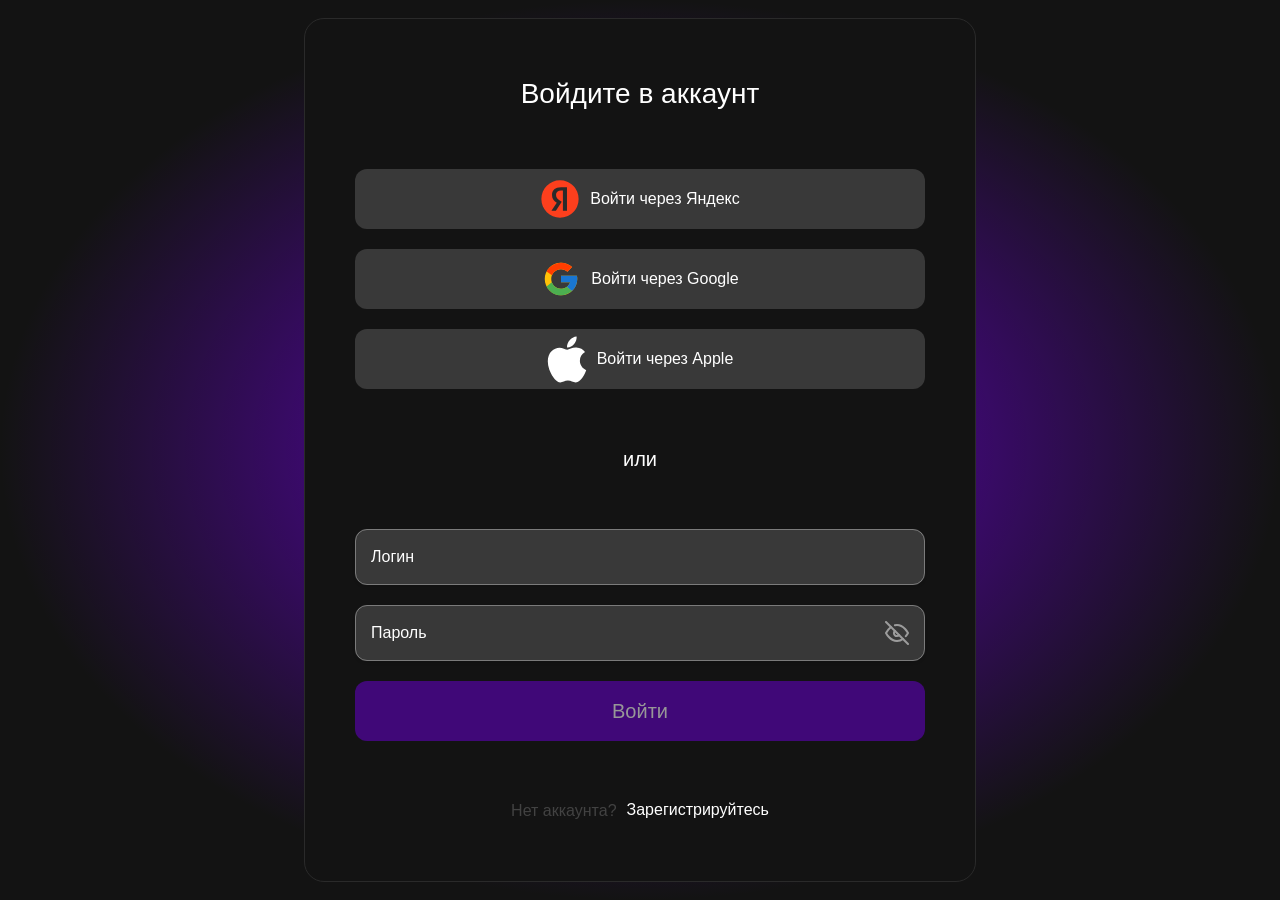
==== commit ed65a3b7: "release" ====
--- a/index.html
+++ b/index.html
@@ -11,10 +11,10 @@
         <meta name="Author" content="Kalyadin Maxim">
         <meta name="Copyright" content="Калядин Максим Сергеевич">
         <meta name="viewport" content="width=device-width, initial-scale=1.0, maximum-scale=1.0,  minimum-scale=1.0, user-scalable=0">
-    <style>:root{--tui-heading-font:"Manrope", -apple-system, "BlinkMacSystemFont", system-ui, "Roboto", "Segoe UI", "Helvetica Neue", sans-serif;--tui-text-font:"Manrope", -apple-system, "BlinkMacSystemFont", system-ui, "Roboto", "Segoe UI", "Helvetica Neue", sans-serif;--tui-font-heading:var(--tui-heading-font);--tui-font-heading-1:bold 3.125rem/3.5rem var(--tui-font-heading);--tui-font-heading-2:bold 2.75rem/3rem var(--tui-font-heading);--tui-font-heading-3:bold 2.25rem/2.5rem var(--tui-font-heading);--tui-font-heading-4:bold 1.75rem/2rem var(--tui-font-heading);--tui-font-heading-5:bold 1.5rem/1.75rem var(--tui-font-heading);--tui-font-heading-6:bold 1.25rem/1.5rem var(--tui-font-heading);--tui-font-text:var(--tui-text-font);--tui-font-text-xl:normal 1.1875rem/1.75rem var(--tui-font-text);--tui-font-text-l:normal 1.0625rem/1.75rem var(--tui-font-text);--tui-font-text-l-2:normal 1.0625rem/1.5rem var(--tui-font-text);--tui-font-text-m:normal 1rem/1.5rem var(--tui-font-text);--tui-font-text-m-2:normal 1rem/1.25rem var(--tui-font-text);--tui-font-text-s:normal .8125rem/1.25rem var(--tui-font-text);--tui-font-text-s-2:normal .8125rem/1rem var(--tui-font-text);--tui-font-text-xs:normal .6875rem/1rem var(--tui-font-text);--tui-radius-xs:.25rem;--tui-radius-s:.5rem;--tui-radius-m:.75rem;--tui-radius-l:.75rem;--tui-radius-xl:1.5rem;--tui-height-xs:1.5rem;--tui-height-s:2rem;--tui-height-m:2.75rem;--tui-height-l:3.5rem;--tui-padding-s:.75rem;--tui-padding-m:.75rem;--tui-padding-l:1rem;--tui-duration:.3s;--tui-backdrop:none;--tui-disabled-opacity:.56;--tui-autofill:#fff5c0;--tui-base-01:#fff;--tui-base-02:#f6f6f6;--tui-base-03:#ededed;--tui-base-04:#d7d7d7;--tui-base-05:#b0b0b0;--tui-base-06:#959595;--tui-base-07:#808080;--tui-base-08:#333;--tui-base-09:#000;--tui-primary:#526ed3;--tui-primary-hover:#6c86e2;--tui-primary-active:#314692;--tui-primary-text:#fff;--tui-secondary:#ebefff;--tui-secondary-hover:#dfe3f3;--tui-secondary-active:#d8ddf2;--tui-accent:#ff7043;--tui-accent-hover:#ff9a94;--tui-accent-active:#e7716a;--tui-accent-text:#fff;--tui-selection:rgba(112, 182, 246, .12);--tui-focus:rgba(51, 51, 51, .64);--tui-clear:rgba(0, 0, 0, .04);--tui-clear-disabled:rgba(0, 0, 0, .04);--tui-clear-hover:rgba(0, 0, 0, .16);--tui-clear-active:rgba(0, 0, 0, .2);--tui-clear-inverse:rgba(255, 255, 255, .16);--tui-clear-inverse-hover:rgba(255, 255, 255, .24);--tui-clear-inverse-active:rgba(255, 255, 255, .4);--tui-elevation-01:#fff;--tui-elevation-02:#fff;--tui-error-fill:#f45725;--tui-error-bg:rgba(244, 87, 37, .12);--tui-error-bg-hover:rgba(244, 87, 37, .24);--tui-success-fill:#4ac99b;--tui-success-bg:rgba(74, 201, 155, .12);--tui-success-bg-hover:rgba(74, 201, 155, .24);--tui-warning-fill:#ffc700;--tui-warning-bg:rgba(255, 199, 0, .12);--tui-warning-bg-hover:rgba(255, 199, 0, .24);--tui-info-fill:#70b6f6;--tui-info-bg:rgba(112, 182, 246, .12);--tui-info-bg-hover:rgba(112, 182, 246, .24);--tui-neutral-fill:#79818c;--tui-neutral-bg:rgba(121, 129, 140, .12);--tui-neutral-bg-hover:rgba(121, 129, 140, .24);--tui-text-01:#1b1f3b;--tui-text-02:rgba(27, 31, 59, .65);--tui-text-03:rgba(27, 31, 59, .4);--tui-link:#526ed3;--tui-link-hover:#6c86e2;--tui-positive:#3aa981;--tui-positive-hover:#7ac5aa;--tui-negative:#dd4c1e;--tui-negative-hover:#e38163;--tui-error-fill-night:#ff8c67;--tui-error-bg-night:rgba(244, 87, 37, .32);--tui-error-bg-night-hover:rgba(244, 87, 37, .4);--tui-success-fill-night:#4ac99b;--tui-success-bg-night:rgba(74, 201, 155, .32);--tui-success-bg-night-hover:rgba(74, 201, 155, .4);--tui-warning-fill-night:#ffc700;--tui-warning-bg-night:rgba(255, 199, 0, .32);--tui-warning-bg-night-hover:rgba(255, 199, 0, .4);--tui-info-fill-night:#70b6f6;--tui-info-bg-night:rgba(112, 182, 246, .32);--tui-info-bg-night-hover:rgba(112, 182, 246, .4);--tui-neutral-fill-night:#959ba4;--tui-neutral-bg-night:rgba(149, 155, 164, .32);--tui-neutral-bg-night-hover:rgba(149, 155, 164, .48);--tui-autofill-night:#554a2a;--tui-text-01-night:#ffffff;--tui-text-02-night:rgba(255, 255, 255, .72);--tui-text-03-night:rgba(255, 255, 255, .6);--tui-link-night:#6788ff;--tui-link-night-hover:#526ed3;--tui-positive-night:#44c596;--tui-positive-night-hover:#3aa981;--tui-negative-night:#ff8c67;--tui-negative-night-hover:#bb593a;--tui-support-01:#a8cef1;--tui-support-02:#3682db;--tui-support-03:#8dda71;--tui-support-04:#34b41f;--tui-support-05:#e29398;--tui-support-06:#b8474e;--tui-support-07:#fcc068;--tui-support-08:#ff8a00;--tui-support-09:#dab3f9;--tui-support-10:#7b439e;--tui-support-11:#fee797;--tui-support-12:#fcbb14;--tui-support-13:#ea97c4;--tui-support-14:#bd65a4;--tui-support-15:#7fd7cc;--tui-support-16:#2fad96;--tui-support-17:#d4aca2;--tui-support-18:#9d6f64;--tui-support-19:#d2e9a2;--tui-support-20:#aadc42;--tui-support-21:#a0c5df;--tui-chart-0:var(--tui-primary);--tui-chart-1:var(--tui-support-13);--tui-chart-2:var(--tui-support-21);--tui-chart-3:var(--tui-support-11);--tui-chart-4:var(--tui-base-05)}html{height:100%;font-size:16px}body{height:100%;min-height:100%;text-rendering:optimizeLegibility;-webkit-font-smoothing:antialiased;-moz-osx-font-smoothing:grayscale}html,body{-webkit-overflow-scrolling:touch}@supports (-webkit-hyphens: none) and (text-align-last: right){:after{content:none}}:root{background:#131313;--color-background:#131313;--color-autofill:#2A2A2A;--color-icon:#424242;--color-main:#6400C8;--color-text:white;--tui-autofill:var(--color-autofill);--tui-font-heading:"Roboto", sans-serif;--tui-font-text:"Roboto", sans-serif;--tui-primary:var(--color-main);--tui-base-01:var(--color-background);--tui-text-01:var(--color-text);--tui-elevation-01:var(--color-background);--tui-secondary:var(--color-autofill);--tui-link:var(--color-main)}html{height:100%;background-color:var(--color-background)}body{position:relative;-webkit-overflow-scrolling:touch;width:100%;height:100%;margin:0;font-family:Roboto,sans-serif;background-color:var(--color-background);font-style:normal}:root{--bs-blue:#0d6efd;--bs-indigo:#6610f2;--bs-purple:#6f42c1;--bs-pink:#d63384;--bs-red:#dc3545;--bs-orange:#fd7e14;--bs-yellow:#ffc107;--bs-green:#198754;--bs-teal:#20c997;--bs-cyan:#0dcaf0;--bs-black:#000;--bs-white:#fff;--bs-gray:#6c757d;--bs-gray-dark:#343a40;--bs-gray-100:#f8f9fa;--bs-gray-200:#e9ecef;--bs-gray-300:#dee2e6;--bs-gray-400:#ced4da;--bs-gray-500:#adb5bd;--bs-gray-600:#6c757d;--bs-gray-700:#495057;--bs-gray-800:#343a40;--bs-gray-900:#212529;--bs-primary:#0d6efd;--bs-secondary:#6c757d;--bs-success:#198754;--bs-info:#0dcaf0;--bs-warning:#ffc107;--bs-danger:#dc3545;--bs-light:#f8f9fa;--bs-dark:#212529;--bs-primary-rgb:13, 110, 253;--bs-secondary-rgb:108, 117, 125;--bs-success-rgb:25, 135, 84;--bs-info-rgb:13, 202, 240;--bs-warning-rgb:255, 193, 7;--bs-danger-rgb:220, 53, 69;--bs-light-rgb:248, 249, 250;--bs-dark-rgb:33, 37, 41;--bs-white-rgb:255, 255, 255;--bs-black-rgb:0, 0, 0;--bs-body-color-rgb:33, 37, 41;--bs-body-bg-rgb:255, 255, 255;--bs-font-sans-serif:system-ui, -apple-system, "Segoe UI", Roboto, "Helvetica Neue", "Noto Sans", "Liberation Sans", Arial, sans-serif, "Apple Color Emoji", "Segoe UI Emoji", "Segoe UI Symbol", "Noto Color Emoji";--bs-font-monospace:SFMono-Regular, Menlo, Monaco, Consolas, "Liberation Mono", "Courier New", monospace;--bs-gradient:linear-gradient(180deg, rgba(255, 255, 255, .15), rgba(255, 255, 255, 0));--bs-body-font-family:var(--bs-font-sans-serif);--bs-body-font-size:1rem;--bs-body-font-weight:400;--bs-body-line-height:1.5;--bs-body-color:#212529;--bs-body-bg:#fff;--bs-border-width:1px;--bs-border-style:solid;--bs-border-color:#dee2e6;--bs-border-color-translucent:rgba(0, 0, 0, .175);--bs-border-radius:.375rem;--bs-border-radius-sm:.25rem;--bs-border-radius-lg:.5rem;--bs-border-radius-xl:1rem;--bs-border-radius-2xl:2rem;--bs-border-radius-pill:50rem;--bs-link-color:#0d6efd;--bs-link-hover-color:#0a58ca;--bs-code-color:#d63384;--bs-highlight-bg:#fff3cd}</style><link rel="stylesheet" href="styles.68321c5b24e9887f.css" media="print" onload="this.media='all'"><noscript><link rel="stylesheet" href="styles.68321c5b24e9887f.css"></noscript></head>
+    <style>:root{--tui-heading-font:"Manrope", -apple-system, "BlinkMacSystemFont", system-ui, "Roboto", "Segoe UI", "Helvetica Neue", sans-serif;--tui-text-font:"Manrope", -apple-system, "BlinkMacSystemFont", system-ui, "Roboto", "Segoe UI", "Helvetica Neue", sans-serif;--tui-font-heading:var(--tui-heading-font);--tui-font-heading-1:bold 3.125rem/3.5rem var(--tui-font-heading);--tui-font-heading-2:bold 2.75rem/3rem var(--tui-font-heading);--tui-font-heading-3:bold 2.25rem/2.5rem var(--tui-font-heading);--tui-font-heading-4:bold 1.75rem/2rem var(--tui-font-heading);--tui-font-heading-5:bold 1.5rem/1.75rem var(--tui-font-heading);--tui-font-heading-6:bold 1.25rem/1.5rem var(--tui-font-heading);--tui-font-text:var(--tui-text-font);--tui-font-text-xl:normal 1.1875rem/1.75rem var(--tui-font-text);--tui-font-text-l:normal 1.0625rem/1.75rem var(--tui-font-text);--tui-font-text-l-2:normal 1.0625rem/1.5rem var(--tui-font-text);--tui-font-text-m:normal 1rem/1.5rem var(--tui-font-text);--tui-font-text-m-2:normal 1rem/1.25rem var(--tui-font-text);--tui-font-text-s:normal .8125rem/1.25rem var(--tui-font-text);--tui-font-text-s-2:normal .8125rem/1rem var(--tui-font-text);--tui-font-text-xs:normal .6875rem/1rem var(--tui-font-text);--tui-radius-xs:.25rem;--tui-radius-s:.5rem;--tui-radius-m:.75rem;--tui-radius-l:.75rem;--tui-radius-xl:1.5rem;--tui-height-xs:1.5rem;--tui-height-s:2rem;--tui-height-m:2.75rem;--tui-height-l:3.5rem;--tui-padding-s:.75rem;--tui-padding-m:.75rem;--tui-padding-l:1rem;--tui-duration:.3s;--tui-backdrop:none;--tui-disabled-opacity:.56;--tui-autofill:#fff5c0;--tui-base-01:#fff;--tui-base-02:#f6f6f6;--tui-base-03:#ededed;--tui-base-04:#d7d7d7;--tui-base-05:#b0b0b0;--tui-base-06:#959595;--tui-base-07:#808080;--tui-base-08:#333;--tui-base-09:#000;--tui-primary:#526ed3;--tui-primary-hover:#6c86e2;--tui-primary-active:#314692;--tui-primary-text:#fff;--tui-secondary:#ebefff;--tui-secondary-hover:#dfe3f3;--tui-secondary-active:#d8ddf2;--tui-accent:#ff7043;--tui-accent-hover:#ff9a94;--tui-accent-active:#e7716a;--tui-accent-text:#fff;--tui-selection:rgba(112, 182, 246, .12);--tui-focus:rgba(51, 51, 51, .64);--tui-clear:rgba(0, 0, 0, .04);--tui-clear-disabled:rgba(0, 0, 0, .04);--tui-clear-hover:rgba(0, 0, 0, .16);--tui-clear-active:rgba(0, 0, 0, .2);--tui-clear-inverse:rgba(255, 255, 255, .16);--tui-clear-inverse-hover:rgba(255, 255, 255, .24);--tui-clear-inverse-active:rgba(255, 255, 255, .4);--tui-elevation-01:#fff;--tui-elevation-02:#fff;--tui-error-fill:#f45725;--tui-error-bg:rgba(244, 87, 37, .12);--tui-error-bg-hover:rgba(244, 87, 37, .24);--tui-success-fill:#4ac99b;--tui-success-bg:rgba(74, 201, 155, .12);--tui-success-bg-hover:rgba(74, 201, 155, .24);--tui-warning-fill:#ffc700;--tui-warning-bg:rgba(255, 199, 0, .12);--tui-warning-bg-hover:rgba(255, 199, 0, .24);--tui-info-fill:#70b6f6;--tui-info-bg:rgba(112, 182, 246, .12);--tui-info-bg-hover:rgba(112, 182, 246, .24);--tui-neutral-fill:#79818c;--tui-neutral-bg:rgba(121, 129, 140, .12);--tui-neutral-bg-hover:rgba(121, 129, 140, .24);--tui-text-01:#1b1f3b;--tui-text-02:rgba(27, 31, 59, .65);--tui-text-03:rgba(27, 31, 59, .4);--tui-link:#526ed3;--tui-link-hover:#6c86e2;--tui-positive:#3aa981;--tui-positive-hover:#7ac5aa;--tui-negative:#dd4c1e;--tui-negative-hover:#e38163;--tui-error-fill-night:#ff8c67;--tui-error-bg-night:rgba(244, 87, 37, .32);--tui-error-bg-night-hover:rgba(244, 87, 37, .4);--tui-success-fill-night:#4ac99b;--tui-success-bg-night:rgba(74, 201, 155, .32);--tui-success-bg-night-hover:rgba(74, 201, 155, .4);--tui-warning-fill-night:#ffc700;--tui-warning-bg-night:rgba(255, 199, 0, .32);--tui-warning-bg-night-hover:rgba(255, 199, 0, .4);--tui-info-fill-night:#70b6f6;--tui-info-bg-night:rgba(112, 182, 246, .32);--tui-info-bg-night-hover:rgba(112, 182, 246, .4);--tui-neutral-fill-night:#959ba4;--tui-neutral-bg-night:rgba(149, 155, 164, .32);--tui-neutral-bg-night-hover:rgba(149, 155, 164, .48);--tui-autofill-night:#554a2a;--tui-text-01-night:#ffffff;--tui-text-02-night:rgba(255, 255, 255, .72);--tui-text-03-night:rgba(255, 255, 255, .6);--tui-link-night:#6788ff;--tui-link-night-hover:#526ed3;--tui-positive-night:#44c596;--tui-positive-night-hover:#3aa981;--tui-negative-night:#ff8c67;--tui-negative-night-hover:#bb593a;--tui-support-01:#a8cef1;--tui-support-02:#3682db;--tui-support-03:#8dda71;--tui-support-04:#34b41f;--tui-support-05:#e29398;--tui-support-06:#b8474e;--tui-support-07:#fcc068;--tui-support-08:#ff8a00;--tui-support-09:#dab3f9;--tui-support-10:#7b439e;--tui-support-11:#fee797;--tui-support-12:#fcbb14;--tui-support-13:#ea97c4;--tui-support-14:#bd65a4;--tui-support-15:#7fd7cc;--tui-support-16:#2fad96;--tui-support-17:#d4aca2;--tui-support-18:#9d6f64;--tui-support-19:#d2e9a2;--tui-support-20:#aadc42;--tui-support-21:#a0c5df;--tui-chart-0:var(--tui-primary);--tui-chart-1:var(--tui-support-13);--tui-chart-2:var(--tui-support-21);--tui-chart-3:var(--tui-support-11);--tui-chart-4:var(--tui-base-05)}html{height:100%;font-size:16px}body{height:100%;min-height:100%;text-rendering:optimizeLegibility;-webkit-font-smoothing:antialiased;-moz-osx-font-smoothing:grayscale}html,body{-webkit-overflow-scrolling:touch}@supports (-webkit-hyphens: none) and (text-align-last: right){:after{content:none}}:root{background:#131313;--color-background:#131313;--color-autofill:#2A2A2A;--color-icon:#424242;--color-main:#6400C8;--color-text:white;--tui-autofill:var(--color-autofill);--tui-font-heading:"Roboto", sans-serif;--tui-font-text:"Roboto", sans-serif;--tui-primary:var(--color-main);--tui-base-01:var(--color-background);--tui-text-01:var(--color-text);--tui-elevation-01:var(--color-background);--tui-secondary:var(--color-autofill);--tui-link:var(--color-main)}html{height:100%;background-color:var(--color-background)}body{position:relative;-webkit-overflow-scrolling:touch;width:100%;height:100%;margin:0;font-family:Roboto,sans-serif;background-color:var(--color-background);font-style:normal}:root{--bs-blue:#0d6efd;--bs-indigo:#6610f2;--bs-purple:#6f42c1;--bs-pink:#d63384;--bs-red:#dc3545;--bs-orange:#fd7e14;--bs-yellow:#ffc107;--bs-green:#198754;--bs-teal:#20c997;--bs-cyan:#0dcaf0;--bs-black:#000;--bs-white:#fff;--bs-gray:#6c757d;--bs-gray-dark:#343a40;--bs-gray-100:#f8f9fa;--bs-gray-200:#e9ecef;--bs-gray-300:#dee2e6;--bs-gray-400:#ced4da;--bs-gray-500:#adb5bd;--bs-gray-600:#6c757d;--bs-gray-700:#495057;--bs-gray-800:#343a40;--bs-gray-900:#212529;--bs-primary:#0d6efd;--bs-secondary:#6c757d;--bs-success:#198754;--bs-info:#0dcaf0;--bs-warning:#ffc107;--bs-danger:#dc3545;--bs-light:#f8f9fa;--bs-dark:#212529;--bs-primary-rgb:13, 110, 253;--bs-secondary-rgb:108, 117, 125;--bs-success-rgb:25, 135, 84;--bs-info-rgb:13, 202, 240;--bs-warning-rgb:255, 193, 7;--bs-danger-rgb:220, 53, 69;--bs-light-rgb:248, 249, 250;--bs-dark-rgb:33, 37, 41;--bs-white-rgb:255, 255, 255;--bs-black-rgb:0, 0, 0;--bs-body-color-rgb:33, 37, 41;--bs-body-bg-rgb:255, 255, 255;--bs-font-sans-serif:system-ui, -apple-system, "Segoe UI", Roboto, "Helvetica Neue", "Noto Sans", "Liberation Sans", Arial, sans-serif, "Apple Color Emoji", "Segoe UI Emoji", "Segoe UI Symbol", "Noto Color Emoji";--bs-font-monospace:SFMono-Regular, Menlo, Monaco, Consolas, "Liberation Mono", "Courier New", monospace;--bs-gradient:linear-gradient(180deg, rgba(255, 255, 255, .15), rgba(255, 255, 255, 0));--bs-body-font-family:var(--bs-font-sans-serif);--bs-body-font-size:1rem;--bs-body-font-weight:400;--bs-body-line-height:1.5;--bs-body-color:#212529;--bs-body-bg:#fff;--bs-border-width:1px;--bs-border-style:solid;--bs-border-color:#dee2e6;--bs-border-color-translucent:rgba(0, 0, 0, .175);--bs-border-radius:.375rem;--bs-border-radius-sm:.25rem;--bs-border-radius-lg:.5rem;--bs-border-radius-xl:1rem;--bs-border-radius-2xl:2rem;--bs-border-radius-pill:50rem;--bs-link-color:#0d6efd;--bs-link-hover-color:#0a58ca;--bs-code-color:#d63384;--bs-highlight-bg:#fff3cd}</style><link rel="stylesheet" href="styles.a4d53493240ba838.css" media="print" onload="this.media='all'"><noscript><link rel="stylesheet" href="styles.a4d53493240ba838.css"></noscript></head>
     <body>
         <app-root></app-root>
         <noscript>Please enable JavaScript to continue using this
             application.</noscript>
-    <script src="runtime.c55435b251ce6f69.js" type="module"></script><script src="polyfills.8a12b47d9a12767f.js" type="module"></script><script src="main.95f8a5fd9fe22be8.js" type="module"></script></body>
+    <script src="runtime.08de2b1dac1bbf18.js" type="module"></script><script src="polyfills.8a12b47d9a12767f.js" type="module"></script><script src="main.15213a1f6fdee3b5.js" type="module"></script></body>
 </html>
--- a/styles.a4d53493240ba838.css
+++ b/styles.a4d53493240ba838.css
@@ -0,0 +1,10 @@
+@media all and (-webkit-min-device-pixel-ratio: 0) and (-webkit-min-device-pixel-ratio: 0),all and (-webkit-min-device-pixel-ratio: 0) and (min-resolution: .001dpcm){tui-root:not(._mobile) tui-dialog-host>section::-webkit-scrollbar,tui-root:not(._mobile) tui-dialog-host>section::-webkit-scrollbar-thumb{width:1rem;height:1rem;border-radius:6.25rem;background-clip:padding-box;border:2.667rem solid transparent}tui-root:not(._mobile) tui-dialog-host>section::-webkit-scrollbar{background-color:transparent}tui-root:not(._mobile) tui-dialog-host>section::-webkit-scrollbar-thumb{background-color:var(--tui-clear-hover)}tui-root:not(._mobile) tui-dialog-host>section::-webkit-scrollbar-thumb:hover{background-color:var(--tui-clear-active)}tui-root:not(._mobile) tui-dialog-host>section::-webkit-scrollbar-thumb:active{background-color:var(--tui-text-03)}}tui-root:not(._mobile) tui-dialog-host>section::-webkit-scrollbar-thumb{background-color:#a8a8a880}tui-root:not(._mobile) tui-dialog-host>section::-webkit-scrollbar-thumb:hover{background-color:#cccccc80}:root{--tui-heading-font: "Manrope", -apple-system, "BlinkMacSystemFont", system-ui, "Roboto", "Segoe UI", "Helvetica Neue", sans-serif;--tui-text-font: "Manrope", -apple-system, "BlinkMacSystemFont", system-ui, "Roboto", "Segoe UI", "Helvetica Neue", sans-serif;--tui-font-heading: var(--tui-heading-font);--tui-font-heading-1: bold 3.125rem/3.5rem var(--tui-font-heading);--tui-font-heading-2: bold 2.75rem/3rem var(--tui-font-heading);--tui-font-heading-3: bold 2.25rem/2.5rem var(--tui-font-heading);--tui-font-heading-4: bold 1.75rem/2rem var(--tui-font-heading);--tui-font-heading-5: bold 1.5rem/1.75rem var(--tui-font-heading);--tui-font-heading-6: bold 1.25rem/1.5rem var(--tui-font-heading);--tui-font-text: var(--tui-text-font);--tui-font-text-xl: normal 1.1875rem/1.75rem var(--tui-font-text);--tui-font-text-l: normal 1.0625rem/1.75rem var(--tui-font-text);--tui-font-text-l-2: normal 1.0625rem/1.5rem var(--tui-font-text);--tui-font-text-m: normal 1rem/1.5rem var(--tui-font-text);--tui-font-text-m-2: normal 1rem/1.25rem var(--tui-font-text);--tui-font-text-s: normal .8125rem/1.25rem var(--tui-font-text);--tui-font-text-s-2: normal .8125rem/1rem var(--tui-font-text);--tui-font-text-xs: normal .6875rem/1rem var(--tui-font-text);--tui-radius-xs: .25rem;--tui-radius-s: .5rem;--tui-radius-m: .75rem;--tui-radius-l: .75rem;--tui-radius-xl: 1.5rem;--tui-height-xs: 1.5rem;--tui-height-s: 2rem;--tui-height-m: 2.75rem;--tui-height-l: 3.5rem;--tui-padding-s: .75rem;--tui-padding-m: .75rem;--tui-padding-l: 1rem;--tui-duration: .3s;--tui-backdrop: none;--tui-disabled-opacity: .56;--tui-autofill: #fff5c0;--tui-base-01: #fff;--tui-base-02: #f6f6f6;--tui-base-03: #ededed;--tui-base-04: #d7d7d7;--tui-base-05: #b0b0b0;--tui-base-06: #959595;--tui-base-07: #808080;--tui-base-08: #333;--tui-base-09: #000;--tui-primary: #526ed3;--tui-primary-hover: #6c86e2;--tui-primary-active: #314692;--tui-primary-text: #fff;--tui-secondary: #ebefff;--tui-secondary-hover: #dfe3f3;--tui-secondary-active: #d8ddf2;--tui-accent: #ff7043;--tui-accent-hover: #ff9a94;--tui-accent-active: #e7716a;--tui-accent-text: #fff;--tui-selection: rgba(112, 182, 246, .12);--tui-focus: rgba(51, 51, 51, .64);--tui-clear: rgba(0, 0, 0, .04);--tui-clear-disabled: rgba(0, 0, 0, .04);--tui-clear-hover: rgba(0, 0, 0, .16);--tui-clear-active: rgba(0, 0, 0, .2);--tui-clear-inverse: rgba(255, 255, 255, .16);--tui-clear-inverse-hover: rgba(255, 255, 255, .24);--tui-clear-inverse-active: rgba(255, 255, 255, .4);--tui-elevation-01: #fff;--tui-elevation-02: #fff;--tui-error-fill: #f45725;--tui-error-bg: rgba(244, 87, 37, .12);--tui-error-bg-hover: rgba(244, 87, 37, .24);--tui-success-fill: #4ac99b;--tui-success-bg: rgba(74, 201, 155, .12);--tui-success-bg-hover: rgba(74, 201, 155, .24);--tui-warning-fill: #ffc700;--tui-warning-bg: rgba(255, 199, 0, .12);--tui-warning-bg-hover: rgba(255, 199, 0, .24);--tui-info-fill: #70b6f6;--tui-info-bg: rgba(112, 182, 246, .12);--tui-info-bg-hover: rgba(112, 182, 246, .24);--tui-neutral-fill: #79818c;--tui-neutral-bg: rgba(121, 129, 140, .12);--tui-neutral-bg-hover: rgba(121, 129, 140, .24);--tui-text-01: #1b1f3b;--tui-text-02: rgba(27, 31, 59, .65);--tui-text-03: rgba(27, 31, 59, .4);--tui-link: #526ed3;--tui-link-hover: #6c86e2;--tui-positive: #3aa981;--tui-positive-hover: #7ac5aa;--tui-negative: #dd4c1e;--tui-negative-hover: #e38163;--tui-error-fill-night: #ff8c67;--tui-error-bg-night: rgba(244, 87, 37, .32);--tui-error-bg-night-hover: rgba(244, 87, 37, .4);--tui-success-fill-night: #4ac99b;--tui-success-bg-night: rgba(74, 201, 155, .32);--tui-success-bg-night-hover: rgba(74, 201, 155, .4);--tui-warning-fill-night: #ffc700;--tui-warning-bg-night: rgba(255, 199, 0, .32);--tui-warning-bg-night-hover: rgba(255, 199, 0, .4);--tui-info-fill-night: #70b6f6;--tui-info-bg-night: rgba(112, 182, 246, .32);--tui-info-bg-night-hover: rgba(112, 182, 246, .4);--tui-neutral-fill-night: #959ba4;--tui-neutral-bg-night: rgba(149, 155, 164, .32);--tui-neutral-bg-night-hover: rgba(149, 155, 164, .48);--tui-autofill-night: #554a2a;--tui-text-01-night: #ffffff;--tui-text-02-night: rgba(255, 255, 255, .72);--tui-text-03-night: rgba(255, 255, 255, .6);--tui-link-night: #6788ff;--tui-link-night-hover: #526ed3;--tui-positive-night: #44c596;--tui-positive-night-hover: #3aa981;--tui-negative-night: #ff8c67;--tui-negative-night-hover: #bb593a;--tui-support-01: #a8cef1;--tui-support-02: #3682db;--tui-support-03: #8dda71;--tui-support-04: #34b41f;--tui-support-05: #e29398;--tui-support-06: #b8474e;--tui-support-07: #fcc068;--tui-support-08: #ff8a00;--tui-support-09: #dab3f9;--tui-support-10: #7b439e;--tui-support-11: #fee797;--tui-support-12: #fcbb14;--tui-support-13: #ea97c4;--tui-support-14: #bd65a4;--tui-support-15: #7fd7cc;--tui-support-16: #2fad96;--tui-support-17: #d4aca2;--tui-support-18: #9d6f64;--tui-support-19: #d2e9a2;--tui-support-20: #aadc42;--tui-support-21: #a0c5df;--tui-chart-0: var(--tui-primary);--tui-chart-1: var(--tui-support-13);--tui-chart-2: var(--tui-support-21);--tui-chart-3: var(--tui-support-11);--tui-chart-4: var(--tui-base-05)}[tuiWrapper][data-appearance=icon][data-appearance=icon]{transition-property:opacity;transition-duration:var(--tui-duration, .3s);transition-timing-function:ease-in-out;color:var(--tui-text-01);opacity:.5}[tuiWrapper]:not([data-state="readonly"]):hover .t-textfield-icon [tuiWrapper][data-appearance=icon][data-appearance=icon]:not([data-state="disabled"]){opacity:.65}[tuiWrapper][data-appearance=icon][data-appearance=icon][data-mode=onDark]{color:var(--tui-text-01-night)}[tuiWrapper]:not([data-state="readonly"]):hover .t-textfield-icon [tuiWrapper][data-appearance=icon][data-appearance=icon][data-mode=onDark]:not([data-state="disabled"]){opacity:1}:focus-visible:not([data-focused="false"])>[tuiWrapper][data-appearance=icon][data-appearance=icon][data-mode=onDark],[data-focused=true]>[tuiWrapper][data-appearance=icon][data-appearance=icon][data-mode=onDark]{--tui-focus: var(--tui-base-01)}[tuiWrapper][data-appearance=icon][data-appearance=icon][data-mode=onDark]:focus-visible:focus-visible{--tui-focus: var(--tui-base-01)}[tuiWrapper][data-appearance=icon][data-appearance=icon][data-mode=onDark]._focused._focused{--tui-focus: var(--tui-base-01)}@media (hover: hover){[tuiWrapper][data-appearance=icon][data-appearance=icon][data-mode=onDark]:hover:not(._no-hover),[tuiWrapper][data-appearance=icon][data-appearance=icon][data-mode=onDark][data-state=hover]{opacity:1}}@media (hover: hover){[tuiWrapper][data-appearance=icon][data-appearance=icon]:hover:not(._no-hover),[tuiWrapper][data-appearance=icon][data-appearance=icon][data-state=hover]{opacity:.65}}[tuiWrapper][data-appearance=icon][data-appearance=icon]:active:not(._no-active),[tuiWrapper][data-appearance=icon][data-appearance=icon][data-state=active],[tuiWrapper][data-appearance=icon][data-appearance=icon][data-state=active]:hover{opacity:1}[tuiWrapper][data-appearance=icon][data-appearance=icon]:disabled:disabled,[tuiWrapper][data-appearance=icon][data-appearance=icon][data-state=disabled][data-state=disabled]{opacity:calc(.5 * var(--tui-disabled-opacity))}[tuiWrapper][data-appearance=outline]{background:transparent;color:var(--tui-text-01)}[tuiWrapper][data-appearance=outline]:after{color:var(--tui-base-04)}[tuiWrapper][data-appearance=outline][data-mode=onDark]{color:var(--tui-text-01-night)}[tuiWrapper][data-appearance=outline][data-mode=onDark]:after{color:var(--tui-text-01-night)}@media (hover: hover){[tuiWrapper][data-appearance=outline][data-mode=onDark]:hover:not(._no-hover),[tuiWrapper][data-appearance=outline][data-mode=onDark][data-state=hover]{background:var(--tui-clear-inverse-hover)}[tuiWrapper][data-appearance=outline][data-mode=onDark]:hover:not(._no-hover):after,[tuiWrapper][data-appearance=outline][data-mode=onDark][data-state=hover]:after{color:var(--tui-text-03-night)}}[tuiWrapper][data-appearance=outline][data-mode=onDark]:active:not(._no-active),[tuiWrapper][data-appearance=outline][data-mode=onDark][data-state=active],[tuiWrapper][data-appearance=outline][data-mode=onDark][data-state=active]:hover{background:var(--tui-clear-inverse-active)}[tuiWrapper][data-appearance=outline][data-mode=onDark]:active:not(._no-active):after,[tuiWrapper][data-appearance=outline][data-mode=onDark][data-state=active]:after,[tuiWrapper][data-appearance=outline][data-mode=onDark][data-state=active]:hover:after{color:var(--tui-text-03-night)}:focus-visible:not([data-focused="false"])>[tuiWrapper][data-appearance=outline][data-mode=onDark],[data-focused=true]>[tuiWrapper][data-appearance=outline][data-mode=onDark]{--tui-focus: var(--tui-text-01-night)}[tuiWrapper][data-appearance=outline][data-mode=onDark]:focus-visible:focus-visible{--tui-focus: var(--tui-text-01-night)}[tuiWrapper][data-appearance=outline][data-mode=onDark]._focused._focused{--tui-focus: var(--tui-text-01-night)}[tuiWrapper][data-appearance=outline][data-mode=onLight]{color:var(--tui-text-01)}[tuiWrapper][data-appearance=outline][data-mode=onLight]:after{color:var(--tui-text-01)}@media (hover: hover){[tuiWrapper][data-appearance=outline][data-mode=onLight]:hover:not(._no-hover),[tuiWrapper][data-appearance=outline][data-mode=onLight][data-state=hover]{background:var(--tui-clear-hover)}[tuiWrapper][data-appearance=outline][data-mode=onLight]:hover:not(._no-hover):after,[tuiWrapper][data-appearance=outline][data-mode=onLight][data-state=hover]:after{color:var(--tui-text-03)}}[tuiWrapper][data-appearance=outline][data-mode=onLight]:active:not(._no-active),[tuiWrapper][data-appearance=outline][data-mode=onLight][data-state=active],[tuiWrapper][data-appearance=outline][data-mode=onLight][data-state=active]:hover{background:var(--tui-clear-active)}[tuiWrapper][data-appearance=outline][data-mode=onLight]:active:not(._no-active):after,[tuiWrapper][data-appearance=outline][data-mode=onLight][data-state=active]:after,[tuiWrapper][data-appearance=outline][data-mode=onLight][data-state=active]:hover:after{color:var(--tui-text-03)}@media (hover: hover){[tuiWrapper][data-appearance=outline]:hover:not(._no-hover):after,[tuiWrapper][data-appearance=outline][data-state=hover]:after{color:var(--tui-base-05)}}[tuiWrapper][data-appearance=outline]:active:not(._no-active):after,[tuiWrapper][data-appearance=outline][data-state=active]:after,[tuiWrapper][data-appearance=outline][data-state=active]:hover:after{color:var(--tui-base-06)}[tuiWrapper][data-appearance=primary]{background:var(--tui-primary);color:var(--tui-primary-text)}@media (hover: hover){[tuiWrapper][data-appearance=primary]:hover:not(._no-hover),[tuiWrapper][data-appearance=primary][data-state=hover]{background:var(--tui-primary-hover)}}[tuiWrapper][data-appearance=primary]:active:not(._no-active),[tuiWrapper][data-appearance=primary][data-state=active],[tuiWrapper][data-appearance=primary][data-state=active]:hover{background:var(--tui-primary-active)}[tuiWrapper][data-appearance=primary]:invalid:invalid,[tuiWrapper][data-appearance=primary]._invalid._invalid{color:var(--tui-negative-night);background:var(--tui-error-bg)}@media (hover: hover){[tuiWrapper][data-appearance=primary]:invalid:invalid:hover:not(._no-hover),[tuiWrapper][data-appearance=primary]._invalid._invalid:hover:not(._no-hover),[tuiWrapper][data-appearance=primary]:invalid:invalid[data-state=hover],[tuiWrapper][data-appearance=primary]._invalid._invalid[data-state=hover]{background:var(--tui-error-bg-hover)}}[tuiWrapper][data-appearance=primary]:invalid:invalid:active:not(._no-active),[tuiWrapper][data-appearance=primary]._invalid._invalid:active:not(._no-active),[tuiWrapper][data-appearance=primary]:invalid:invalid[data-state=active],[tuiWrapper][data-appearance=primary]._invalid._invalid[data-state=active],[tuiWrapper][data-appearance=primary]:invalid:invalid[data-state=active]:hover,[tuiWrapper][data-appearance=primary]._invalid._invalid[data-state=active]:hover{background:var(--tui-error-bg-hover)}:focus-visible:not([data-focused="false"])>[tuiWrapper][data-appearance=primary]:invalid:invalid,:focus-visible:not([data-focused="false"])>[tuiWrapper][data-appearance=primary]._invalid._invalid,[data-focused=true]>[tuiWrapper][data-appearance=primary]:invalid:invalid,[data-focused=true]>[tuiWrapper][data-appearance=primary]._invalid._invalid{--tui-focus: var(--tui-error-fill)}[tuiWrapper][data-appearance=primary]:invalid:invalid:focus-visible:focus-visible,[tuiWrapper][data-appearance=primary]._invalid._invalid:focus-visible:focus-visible{--tui-focus: var(--tui-error-fill)}[tuiWrapper][data-appearance=primary]:invalid:invalid._focused._focused,[tuiWrapper][data-appearance=primary]._invalid._invalid._focused._focused{--tui-focus: var(--tui-error-fill)}[tuiWrapper][data-appearance=accent]{background:var(--tui-accent);color:var(--tui-accent-text)}@media (hover: hover){[tuiWrapper][data-appearance=accent]:hover:not(._no-hover),[tuiWrapper][data-appearance=accent][data-state=hover]{background:var(--tui-accent-hover)}}[tuiWrapper][data-appearance=accent]:active:not(._no-active),[tuiWrapper][data-appearance=accent][data-state=active],[tuiWrapper][data-appearance=accent][data-state=active]:hover{background:var(--tui-accent-active)}[tuiWrapper][data-appearance=accent]:invalid:invalid,[tuiWrapper][data-appearance=accent]._invalid._invalid{color:var(--tui-negative-night);background:var(--tui-error-bg)}@media (hover: hover){[tuiWrapper][data-appearance=accent]:invalid:invalid:hover:not(._no-hover),[tuiWrapper][data-appearance=accent]._invalid._invalid:hover:not(._no-hover),[tuiWrapper][data-appearance=accent]:invalid:invalid[data-state=hover],[tuiWrapper][data-appearance=accent]._invalid._invalid[data-state=hover]{background:var(--tui-error-bg-hover)}}:focus-visible:not([data-focused="false"])>[tuiWrapper][data-appearance=accent]:invalid:invalid,:focus-visible:not([data-focused="false"])>[tuiWrapper][data-appearance=accent]._invalid._invalid,[data-focused=true]>[tuiWrapper][data-appearance=accent]:invalid:invalid,[data-focused=true]>[tuiWrapper][data-appearance=accent]._invalid._invalid{--tui-focus: var(--tui-error-fill)}[tuiWrapper][data-appearance=accent]:invalid:invalid:focus-visible:focus-visible,[tuiWrapper][data-appearance=accent]._invalid._invalid:focus-visible:focus-visible{--tui-focus: var(--tui-error-fill)}[tuiWrapper][data-appearance=accent]:invalid:invalid._focused._focused,[tuiWrapper][data-appearance=accent]._invalid._invalid._focused._focused{--tui-focus: var(--tui-error-fill)}[tuiWrapper][data-appearance=floating]{transition-property:background,box-shadow;transition-duration:var(--tui-duration, .3s);transition-timing-function:ease-in-out;background:#fff;color:#000c;box-shadow:0 .25rem 1.25rem #0000001a}@media (hover: hover){[tuiWrapper][data-appearance=floating]:hover:not(._no-hover),[tuiWrapper][data-appearance=floating][data-state=hover]{box-shadow:0 .875rem 2.625rem #00000024}}[tuiWrapper][data-appearance=floating]:active:not(._no-active),[tuiWrapper][data-appearance=floating][data-state=active],[tuiWrapper][data-appearance=floating][data-state=active]:hover{background:#f6f7f8;box-shadow:0 .25rem 1.25rem #0000001a}[tuiWrapper][data-appearance=glass]{background:rgba(0,0,0,.4);color:#fff;-webkit-backdrop-filter:blur(1rem);backdrop-filter:blur(1rem);--tui-focus: rgba(255, 255, 255, .64)}@media (hover: hover){[tuiWrapper][data-appearance=glass]:hover:not(._no-hover),[tuiWrapper][data-appearance=glass][data-state=hover]{background:rgba(0,0,0,.48)}}[tuiWrapper][data-appearance=glass]:active:not(._no-active),[tuiWrapper][data-appearance=glass][data-state=active],[tuiWrapper][data-appearance=glass][data-state=active]:hover{background:rgba(0,0,0,.6)}[tuiWrapper][data-appearance=glass][data-mode=onDark]{background:rgba(255,255,255,.3)}@media (hover: hover){[tuiWrapper][data-appearance=glass][data-mode=onDark]:hover:not(._no-hover),[tuiWrapper][data-appearance=glass][data-mode=onDark][data-state=hover]{background:rgba(255,255,255,.4)}}[tuiWrapper][data-appearance=glass][data-mode=onDark]:active:not(._no-active),[tuiWrapper][data-appearance=glass][data-mode=onDark][data-state=active],[tuiWrapper][data-appearance=glass][data-mode=onDark][data-state=active]:hover{background:rgba(255,255,255,.5)}[tuiWrapper][data-appearance=secondary],[tuiWrapper][data-appearance=flat],[tuiWrapper][data-appearance=destructive]{background:var(--tui-secondary);color:var(--tui-link)}[tuiWrapper][data-appearance=secondary][data-mode=onDark],[tuiWrapper][data-appearance=flat][data-mode=onDark],[tuiWrapper][data-appearance=destructive][data-mode=onDark]{background:var(--tui-clear-inverse);color:var(--tui-text-01-night)}@media (hover: hover){[tuiWrapper][data-appearance=secondary][data-mode=onDark]:hover:not(._no-hover),[tuiWrapper][data-appearance=flat][data-mode=onDark]:hover:not(._no-hover),[tuiWrapper][data-appearance=destructive][data-mode=onDark]:hover:not(._no-hover),[tuiWrapper][data-appearance=secondary][data-mode=onDark][data-state=hover],[tuiWrapper][data-appearance=flat][data-mode=onDark][data-state=hover],[tuiWrapper][data-appearance=destructive][data-mode=onDark][data-state=hover]{background:var(--tui-clear-inverse-hover)}}[tuiWrapper][data-appearance=secondary][data-mode=onDark]:active:not(._no-active),[tuiWrapper][data-appearance=flat][data-mode=onDark]:active:not(._no-active),[tuiWrapper][data-appearance=destructive][data-mode=onDark]:active:not(._no-active),[tuiWrapper][data-appearance=secondary][data-mode=onDark][data-state=active],[tuiWrapper][data-appearance=flat][data-mode=onDark][data-state=active],[tuiWrapper][data-appearance=destructive][data-mode=onDark][data-state=active],[tuiWrapper][data-appearance=secondary][data-mode=onDark][data-state=active]:hover,[tuiWrapper][data-appearance=flat][data-mode=onDark][data-state=active]:hover,[tuiWrapper][data-appearance=destructive][data-mode=onDark][data-state=active]:hover{background:var(--tui-clear-inverse-active)}:focus-visible:not([data-focused="false"])>[tuiWrapper][data-appearance=secondary][data-mode=onDark],:focus-visible:not([data-focused="false"])>[tuiWrapper][data-appearance=flat][data-mode=onDark],:focus-visible:not([data-focused="false"])>[tuiWrapper][data-appearance=destructive][data-mode=onDark],[data-focused=true]>[tuiWrapper][data-appearance=secondary][data-mode=onDark],[data-focused=true]>[tuiWrapper][data-appearance=flat][data-mode=onDark],[data-focused=true]>[tuiWrapper][data-appearance=destructive][data-mode=onDark]{--tui-focus: var(--tui-text-01-night)}[tuiWrapper][data-appearance=secondary][data-mode=onDark]:focus-visible:focus-visible,[tuiWrapper][data-appearance=flat][data-mode=onDark]:focus-visible:focus-visible,[tuiWrapper][data-appearance=destructive][data-mode=onDark]:focus-visible:focus-visible{--tui-focus: var(--tui-text-01-night)}[tuiWrapper][data-appearance=secondary][data-mode=onDark]._focused._focused,[tuiWrapper][data-appearance=flat][data-mode=onDark]._focused._focused,[tuiWrapper][data-appearance=destructive][data-mode=onDark]._focused._focused{--tui-focus: var(--tui-text-01-night)}[tuiWrapper][data-appearance=secondary][data-mode=onLight],[tuiWrapper][data-appearance=flat][data-mode=onLight],[tuiWrapper][data-appearance=destructive][data-mode=onLight]{background:var(--tui-clear);color:var(--tui-text-01)}@media (hover: hover){[tuiWrapper][data-appearance=secondary][data-mode=onLight]:hover:not(._no-hover),[tuiWrapper][data-appearance=flat][data-mode=onLight]:hover:not(._no-hover),[tuiWrapper][data-appearance=destructive][data-mode=onLight]:hover:not(._no-hover),[tuiWrapper][data-appearance=secondary][data-mode=onLight][data-state=hover],[tuiWrapper][data-appearance=flat][data-mode=onLight][data-state=hover],[tuiWrapper][data-appearance=destructive][data-mode=onLight][data-state=hover]{background:var(--tui-clear-hover)}}[tuiWrapper][data-appearance=secondary][data-mode=onLight]:active:not(._no-active),[tuiWrapper][data-appearance=flat][data-mode=onLight]:active:not(._no-active),[tuiWrapper][data-appearance=destructive][data-mode=onLight]:active:not(._no-active),[tuiWrapper][data-appearance=secondary][data-mode=onLight][data-state=active],[tuiWrapper][data-appearance=flat][data-mode=onLight][data-state=active],[tuiWrapper][data-appearance=destructive][data-mode=onLight][data-state=active],[tuiWrapper][data-appearance=secondary][data-mode=onLight][data-state=active]:hover,[tuiWrapper][data-appearance=flat][data-mode=onLight][data-state=active]:hover,[tuiWrapper][data-appearance=destructive][data-mode=onLight][data-state=active]:hover{background:var(--tui-clear-active)}@media (hover: hover){[tuiWrapper][data-appearance=secondary]:hover:not(._no-hover),[tuiWrapper][data-appearance=flat]:hover:not(._no-hover),[tuiWrapper][data-appearance=destructive]:hover:not(._no-hover),[tuiWrapper][data-appearance=secondary][data-state=hover],[tuiWrapper][data-appearance=flat][data-state=hover],[tuiWrapper][data-appearance=destructive][data-state=hover]{background:var(--tui-secondary-hover)}}[tuiWrapper][data-appearance=secondary]:active:not(._no-active),[tuiWrapper][data-appearance=flat]:active:not(._no-active),[tuiWrapper][data-appearance=destructive]:active:not(._no-active),[tuiWrapper][data-appearance=secondary][data-state=active],[tuiWrapper][data-appearance=flat][data-state=active],[tuiWrapper][data-appearance=destructive][data-state=active],[tuiWrapper][data-appearance=secondary][data-state=active]:hover,[tuiWrapper][data-appearance=flat][data-state=active]:hover,[tuiWrapper][data-appearance=destructive][data-state=active]:hover{background:var(--tui-secondary-active)}[tuiWrapper][data-appearance=secondary]:invalid:invalid,[tuiWrapper][data-appearance=flat]:invalid:invalid,[tuiWrapper][data-appearance=destructive]:invalid:invalid,[tuiWrapper][data-appearance=secondary]._invalid._invalid,[tuiWrapper][data-appearance=flat]._invalid._invalid,[tuiWrapper][data-appearance=destructive]._invalid._invalid{color:var(--tui-negative);background:var(--tui-error-bg)}@media (hover: hover){[tuiWrapper][data-appearance=secondary]:invalid:invalid:hover:not(._no-hover),[tuiWrapper][data-appearance=flat]:invalid:invalid:hover:not(._no-hover),[tuiWrapper][data-appearance=destructive]:invalid:invalid:hover:not(._no-hover),[tuiWrapper][data-appearance=secondary]._invalid._invalid:hover:not(._no-hover),[tuiWrapper][data-appearance=flat]._invalid._invalid:hover:not(._no-hover),[tuiWrapper][data-appearance=destructive]._invalid._invalid:hover:not(._no-hover),[tuiWrapper][data-appearance=secondary]:invalid:invalid[data-state=hover],[tuiWrapper][data-appearance=flat]:invalid:invalid[data-state=hover],[tuiWrapper][data-appearance=destructive]:invalid:invalid[data-state=hover],[tuiWrapper][data-appearance=secondary]._invalid._invalid[data-state=hover],[tuiWrapper][data-appearance=flat]._invalid._invalid[data-state=hover],[tuiWrapper][data-appearance=destructive]._invalid._invalid[data-state=hover]{background:var(--tui-error-bg-hover)}}:focus-visible:not([data-focused="false"])>[tuiWrapper][data-appearance=secondary]:invalid:invalid,:focus-visible:not([data-focused="false"])>[tuiWrapper][data-appearance=flat]:invalid:invalid,:focus-visible:not([data-focused="false"])>[tuiWrapper][data-appearance=destructive]:invalid:invalid,:focus-visible:not([data-focused="false"])>[tuiWrapper][data-appearance=secondary]._invalid._invalid,:focus-visible:not([data-focused="false"])>[tuiWrapper][data-appearance=flat]._invalid._invalid,:focus-visible:not([data-focused="false"])>[tuiWrapper][data-appearance=destructive]._invalid._invalid,[data-focused=true]>[tuiWrapper][data-appearance=secondary]:invalid:invalid,[data-focused=true]>[tuiWrapper][data-appearance=flat]:invalid:invalid,[data-focused=true]>[tuiWrapper][data-appearance=destructive]:invalid:invalid,[data-focused=true]>[tuiWrapper][data-appearance=secondary]._invalid._invalid,[data-focused=true]>[tuiWrapper][data-appearance=flat]._invalid._invalid,[data-focused=true]>[tuiWrapper][data-appearance=destructive]._invalid._invalid{--tui-focus: var(--tui-negative)}[tuiWrapper][data-appearance=secondary]:invalid:invalid:focus-visible:focus-visible,[tuiWrapper][data-appearance=flat]:invalid:invalid:focus-visible:focus-visible,[tuiWrapper][data-appearance=destructive]:invalid:invalid:focus-visible:focus-visible,[tuiWrapper][data-appearance=secondary]._invalid._invalid:focus-visible:focus-visible,[tuiWrapper][data-appearance=flat]._invalid._invalid:focus-visible:focus-visible,[tuiWrapper][data-appearance=destructive]._invalid._invalid:focus-visible:focus-visible{--tui-focus: var(--tui-negative)}[tuiWrapper][data-appearance=secondary]:invalid:invalid._focused._focused,[tuiWrapper][data-appearance=flat]:invalid:invalid._focused._focused,[tuiWrapper][data-appearance=destructive]:invalid:invalid._focused._focused,[tuiWrapper][data-appearance=secondary]._invalid._invalid._focused._focused,[tuiWrapper][data-appearance=flat]._invalid._invalid._focused._focused,[tuiWrapper][data-appearance=destructive]._invalid._invalid._focused._focused{--tui-focus: var(--tui-negative)}[tuiWrapper][data-appearance=flat],[tuiWrapper][data-appearance=flat][data-mode=onDark],[tuiWrapper][data-appearance=flat][data-mode=onLight]{background:transparent}[tuiWrapper][data-appearance=destructive]{color:var(--tui-negative);background:var(--tui-error-bg)}@media (hover: hover){[tuiWrapper][data-appearance=destructive]:hover:not(._no-hover),[tuiWrapper][data-appearance=destructive][data-state=hover]{background:var(--tui-error-bg-hover)}}[tuiWrapper][data-appearance=destructive]:active:not(._no-active),[tuiWrapper][data-appearance=destructive][data-state=active],[tuiWrapper][data-appearance=destructive][data-state=active]:hover{background:var(--tui-error-bg-hover)}[tuiWrapper][data-appearance=destructive][data-mode=onDark]{color:var(--tui-negative-night);background:var(--tui-error-bg-night)}@media (hover: hover){[tuiWrapper][data-appearance=destructive][data-mode=onDark]:hover:not(._no-hover),[tuiWrapper][data-appearance=destructive][data-mode=onDark][data-state=hover]{background:var(--tui-error-bg-night-hover)}}[tuiWrapper][data-appearance=destructive][data-mode=onDark]:active:not(._no-active),[tuiWrapper][data-appearance=destructive][data-mode=onDark][data-state=active],[tuiWrapper][data-appearance=destructive][data-mode=onDark][data-state=active]:hover{background:var(--tui-error-bg-night-hover)}tui-wrapper[data-appearance=secondary-destructive],[tuiWrapper][data-appearance=secondary-destructive]{background:var(--tui-error-bg);color:var(--tui-negative)}tui-wrapper[data-appearance=secondary-destructive][data-mode=onDark],[tuiWrapper][data-appearance=secondary-destructive][data-mode=onDark]{background:var(--tui-error-bg-night);color:var(--tui-negative-night)}@media (hover: hover){tui-wrapper[data-appearance=secondary-destructive][data-mode=onDark]:hover:not(._no-hover),[tuiWrapper][data-appearance=secondary-destructive][data-mode=onDark]:hover:not(._no-hover),tui-wrapper[data-appearance=secondary-destructive][data-mode=onDark][data-state=hover],[tuiWrapper][data-appearance=secondary-destructive][data-mode=onDark][data-state=hover]{background:var(--tui-error-bg-night-hover)}}tui-wrapper[data-appearance=secondary-destructive][data-mode=onDark]:active:not(._no-active),[tuiWrapper][data-appearance=secondary-destructive][data-mode=onDark]:active:not(._no-active),tui-wrapper[data-appearance=secondary-destructive][data-mode=onDark][data-state=active],[tuiWrapper][data-appearance=secondary-destructive][data-mode=onDark][data-state=active],tui-wrapper[data-appearance=secondary-destructive][data-mode=onDark][data-state=active]:hover,[tuiWrapper][data-appearance=secondary-destructive][data-mode=onDark][data-state=active]:hover{background:var(--tui-error-bg-night-hover)}@media (hover: hover){tui-wrapper[data-appearance=secondary-destructive]:hover:not(._no-hover),[tuiWrapper][data-appearance=secondary-destructive]:hover:not(._no-hover),tui-wrapper[data-appearance=secondary-destructive][data-state=hover],[tuiWrapper][data-appearance=secondary-destructive][data-state=hover]{background:var(--tui-error-bg-hover)}}tui-wrapper[data-appearance=secondary-destructive]:active:not(._no-active),[tuiWrapper][data-appearance=secondary-destructive]:active:not(._no-active),tui-wrapper[data-appearance=secondary-destructive][data-state=active],[tuiWrapper][data-appearance=secondary-destructive][data-state=active],tui-wrapper[data-appearance=secondary-destructive][data-state=active]:hover,[tuiWrapper][data-appearance=secondary-destructive][data-state=active]:hover{background:var(--tui-error-bg-hover)}[tuiWrapper][data-appearance=table]{border-radius:0;background:transparent;color:var(--tui-text-01)}[tuiWrapper][data-appearance=table]:before,[tuiWrapper][data-appearance=table][data-appearance=table]:after{position:fixed;inset:-.5px -.5px -1px -1px}[tuiWrapper][data-appearance=table]:before{transition-property:background;transition-duration:var(--tui-duration, .3s);transition-timing-function:ease-in-out;content:"";z-index:-1;background-repeat:no-repeat;background-position:top right;background-size:.5rem .5rem}table [tuiWrapper][data-appearance=table][data-appearance=table]:not(._focused):after{border-width:0}table [tuiWrapper][data-appearance=table]._focused{z-index:1}[tuiWrapper][data-appearance=table][data-appearance=table]:after{border-width:1px;color:var(--tui-base-04)}:focus-visible:not([data-focused="false"])>[tuiWrapper][data-appearance=table][data-mode=onDark],[data-focused=true]>[tuiWrapper][data-appearance=table][data-mode=onDark]{--tui-focus: var(--tui-text-01-night)}[tuiWrapper][data-appearance=table][data-mode=onDark]:focus-visible:focus-visible{--tui-focus: var(--tui-text-01-night)}[tuiWrapper][data-appearance=table][data-mode=onDark]._focused._focused{--tui-focus: var(--tui-text-01-night)}@media (hover: hover){[tuiWrapper][data-appearance=table]:hover:not(._no-hover):not(._focused):before,[tuiWrapper][data-appearance=table][data-state=hover]:not(._focused):before{background-color:var(--tui-clear)}}:focus-visible:not([data-focused="false"])>[tuiWrapper][data-appearance=table],[data-focused=true]>[tuiWrapper][data-appearance=table]{background:transparent}[tuiWrapper][data-appearance=table]:focus-visible:focus-visible{background:transparent}[tuiWrapper][data-appearance=table]._focused._focused{background:transparent}[tuiWrapper][data-appearance=table]:invalid:invalid:before,[tuiWrapper][data-appearance=table]._invalid._invalid:before{background-image:linear-gradient(to top right,transparent 0%,transparent 50%,var(--tui-error-fill) 50%,var(--tui-error-fill) 100%)}[tuiWrapper][data-appearance=table]:invalid:invalid:not(._focused):before,[tuiWrapper][data-appearance=table]._invalid._invalid:not(._focused):before{background-color:var(--tui-error-bg)}@media (hover: hover){[tuiWrapper][data-appearance=table]:invalid:invalid:hover:not(._no-hover):not(._focused):before,[tuiWrapper][data-appearance=table]._invalid._invalid:hover:not(._no-hover):not(._focused):before,[tuiWrapper][data-appearance=table]:invalid:invalid[data-state=hover]:not(._focused):before,[tuiWrapper][data-appearance=table]._invalid._invalid[data-state=hover]:not(._focused):before{background-color:var(--tui-error-bg-hover)}}[tuiWrapper][data-appearance=table]:invalid:invalid:disabled:disabled,[tuiWrapper][data-appearance=table]._invalid._invalid:disabled:disabled,[tuiWrapper][data-appearance=table]:invalid:invalid[data-state=disabled][data-state=disabled],[tuiWrapper][data-appearance=table]._invalid._invalid[data-state=disabled][data-state=disabled]{background:transparent}:focus-visible:not([data-focused="false"])>[tuiWrapper][data-appearance=table]:invalid:invalid,:focus-visible:not([data-focused="false"])>[tuiWrapper][data-appearance=table]._invalid._invalid,[data-focused=true]>[tuiWrapper][data-appearance=table]:invalid:invalid,[data-focused=true]>[tuiWrapper][data-appearance=table]._invalid._invalid{background:transparent;--tui-focus: var(--tui-error-fill)}:focus-visible:not([data-focused="false"])>[tuiWrapper][data-appearance=table]:invalid:invalid:after,:focus-visible:not([data-focused="false"])>[tuiWrapper][data-appearance=table]._invalid._invalid:after,[data-focused=true]>[tuiWrapper][data-appearance=table]:invalid:invalid:after,[data-focused=true]>[tuiWrapper][data-appearance=table]._invalid._invalid:after{border-width:1px}[tuiWrapper][data-appearance=table]:invalid:invalid:focus-visible:focus-visible,[tuiWrapper][data-appearance=table]._invalid._invalid:focus-visible:focus-visible{background:transparent;--tui-focus: var(--tui-error-fill)}[tuiWrapper][data-appearance=table]:invalid:invalid:focus-visible:focus-visible:after,[tuiWrapper][data-appearance=table]._invalid._invalid:focus-visible:focus-visible:after{border-width:1px}[tuiWrapper][data-appearance=table]:invalid:invalid._focused._focused,[tuiWrapper][data-appearance=table]._invalid._invalid._focused._focused{background:transparent;--tui-focus: var(--tui-error-fill)}[tuiWrapper][data-appearance=table]:invalid:invalid._focused._focused:after,[tuiWrapper][data-appearance=table]._invalid._invalid._focused._focused:after{border-width:1px}[tuiWrapper][data-appearance=textfield]{transition-property:box-shadow,background;transition-duration:var(--tui-duration, .3s);transition-timing-function:ease-in-out;background:var(--tui-base-01);color:var(--tui-text-01);box-shadow:0 .125rem .1875rem #0000001a}[tuiWrapper][data-appearance=textfield][data-appearance=textfield]:after{transition-property:color;transition-duration:var(--tui-duration, .3s);transition-timing-function:ease-in-out;color:var(--tui-base-03)}@media (hover: hover){[tuiWrapper][data-appearance=textfield]:hover:not(._no-hover),[tuiWrapper][data-appearance=textfield][data-state=hover]{box-shadow:0 .125rem .3125rem #00000029}}:focus-visible:not([data-focused="false"])>[tuiWrapper][data-appearance=textfield],[data-focused=true]>[tuiWrapper][data-appearance=textfield]{box-shadow:none}:focus-visible:not([data-focused="false"])>[tuiWrapper][data-appearance=textfield]:after,[data-focused=true]>[tuiWrapper][data-appearance=textfield]:after{--tui-focus: var(--tui-primary)}[tuiWrapper][data-appearance=textfield]:focus-visible:focus-visible{box-shadow:none}[tuiWrapper][data-appearance=textfield]:focus-visible:focus-visible:after{--tui-focus: var(--tui-primary)}[tuiWrapper][data-appearance=textfield]._focused._focused{box-shadow:none}[tuiWrapper][data-appearance=textfield]._focused._focused:after{--tui-focus: var(--tui-primary)}[tuiWrapper][data-appearance=textfield][data-state=readonly][data-state=readonly]{box-shadow:none}[tuiWrapper][data-appearance=textfield][data-state=readonly][data-state=readonly]:after{color:var(--tui-base-04)}[tuiWrapper][data-appearance=textfield]:disabled:disabled,[tuiWrapper][data-appearance=textfield][data-state=disabled][data-state=disabled]{box-shadow:none}[tuiWrapper][data-appearance=textfield]:invalid:invalid:after,[tuiWrapper][data-appearance=textfield]._invalid._invalid:after{color:var(--tui-error-fill);--tui-focus: var(--tui-error-fill)}[tuiWrapper][data-appearance=textfield][data-mode=onDark]{background:var(--tui-clear-inverse);color:var(--tui-text-01-night)}[tuiWrapper][data-appearance=textfield][data-mode=onDark]:after{color:var(--tui-text-03-night);opacity:var(--tui-disabled-opacity)}@media (hover: hover){[tuiWrapper][data-appearance=textfield][data-mode=onDark]:hover:not(._no-hover),[tuiWrapper][data-appearance=textfield][data-mode=onDark][data-state=hover]{background:var(--tui-clear-inverse-hover)}}[tuiWrapper][data-appearance=textfield][data-mode=onDark][data-state=readonly][data-state=readonly]{background:transparent}:focus-visible:not([data-focused="false"])>[tuiWrapper][data-appearance=textfield][data-mode=onDark],[data-focused=true]>[tuiWrapper][data-appearance=textfield][data-mode=onDark]{background:rgba(255,255,255,.08)}:focus-visible:not([data-focused="false"])>[tuiWrapper][data-appearance=textfield][data-mode=onDark]:after,[data-focused=true]>[tuiWrapper][data-appearance=textfield][data-mode=onDark]:after{transition:none;opacity:1;--tui-focus: var(--tui-primary)}[tuiWrapper][data-appearance=textfield][data-mode=onDark]:focus-visible:focus-visible{background:rgba(255,255,255,.08)}[tuiWrapper][data-appearance=textfield][data-mode=onDark]:focus-visible:focus-visible:after{transition:none;opacity:1;--tui-focus: var(--tui-primary)}[tuiWrapper][data-appearance=textfield][data-mode=onDark]._focused._focused{background:rgba(255,255,255,.08)}[tuiWrapper][data-appearance=textfield][data-mode=onDark]._focused._focused:after{transition:none;opacity:1;--tui-focus: var(--tui-primary)}[tuiWrapper][data-appearance=textfield][data-mode=onDark]:invalid:invalid:after,[tuiWrapper][data-appearance=textfield][data-mode=onDark]._invalid._invalid:after{--tui-focus: var(--tui-error-fill-night)}[tuiWrapper][data-appearance=textfield][data-mode=onLight]{background:var(--tui-clear)}@media (hover: hover){[tuiWrapper][data-appearance=textfield][data-mode=onLight]:hover:not(._no-hover),[tuiWrapper][data-appearance=textfield][data-mode=onLight][data-state=hover]{background:var(--tui-clear-hover)}}[tuiWrapper][data-appearance=textfield][data-mode=onLight][data-state=readonly][data-state=readonly]{background:transparent}[tuiWrapper][data-appearance=textfield][data-mode=onLight]:invalid:invalid:after,[tuiWrapper][data-appearance=textfield][data-mode=onLight]._invalid._invalid:after{color:var(--tui-error-fill)}:focus-visible:not([data-focused="false"])>[tuiWrapper][data-appearance=textfield][data-mode=onLight],[data-focused=true]>[tuiWrapper][data-appearance=textfield][data-mode=onLight]{background:transparent}[tuiWrapper][data-appearance=textfield][data-mode=onLight]:focus-visible:focus-visible{background:transparent}[tuiWrapper][data-appearance=textfield][data-mode=onLight]._focused._focused{background:transparent}[tuiWrapper][data-appearance=whiteblock],[tuiWrapper][data-appearance=whiteblock-active]{background:var(--tui-base-01);color:var(--tui-text-01)}[tuiWrapper][data-appearance=whiteblock]:after,[tuiWrapper][data-appearance=whiteblock-active]:after{color:var(--tui-base-04)}@media (hover: hover){[tuiWrapper][data-appearance=whiteblock]:hover:not(._no-hover),[tuiWrapper][data-appearance=whiteblock-active]:hover:not(._no-hover),[tuiWrapper][data-appearance=whiteblock][data-state=hover],[tuiWrapper][data-appearance=whiteblock-active][data-state=hover]{background:var(--tui-base-02)}[tuiWrapper][data-appearance=whiteblock]:hover:not(._no-hover):after,[tuiWrapper][data-appearance=whiteblock-active]:hover:not(._no-hover):after,[tuiWrapper][data-appearance=whiteblock][data-state=hover]:after,[tuiWrapper][data-appearance=whiteblock-active][data-state=hover]:after{color:var(--tui-base-04)}}[tuiWrapper][data-appearance=whiteblock]:active:not(._no-active),[tuiWrapper][data-appearance=whiteblock-active]:active:not(._no-active),[tuiWrapper][data-appearance=whiteblock][data-state=active],[tuiWrapper][data-appearance=whiteblock-active][data-state=active],[tuiWrapper][data-appearance=whiteblock][data-state=active]:hover,[tuiWrapper][data-appearance=whiteblock-active][data-state=active]:hover{background:var(--tui-base-02)}[tuiWrapper][data-appearance=whiteblock]:active:not(._no-active):after,[tuiWrapper][data-appearance=whiteblock-active]:active:not(._no-active):after,[tuiWrapper][data-appearance=whiteblock][data-state=active]:after,[tuiWrapper][data-appearance=whiteblock-active][data-state=active]:after,[tuiWrapper][data-appearance=whiteblock][data-state=active]:hover:after,[tuiWrapper][data-appearance=whiteblock-active][data-state=active]:hover:after{color:var(--tui-base-04)}[tuiWrapper][data-appearance=whiteblock-active]:after{color:var(--tui-primary);border-width:2px}@media (hover: hover){[tuiWrapper][data-appearance=whiteblock-active]:hover:not(._no-hover):after,[tuiWrapper][data-appearance=whiteblock-active][data-state=hover]:after{color:var(--tui-primary-hover)}}[tuiWrapper][data-appearance=whiteblock-active]:active:not(._no-active):after,[tuiWrapper][data-appearance=whiteblock-active][data-state=active]:after,[tuiWrapper][data-appearance=whiteblock-active][data-state=active]:hover:after{color:var(--tui-primary-active)}[tuiWrapper][data-appearance=none]:after{border:none}[tuiWrapper][data-appearance=opposite]{background:#000;color:#fff;--tui-focus: rgba(255, 255, 255, .64)}@media (hover: hover){[tuiWrapper][data-appearance=opposite]:hover:not(._no-hover),[tuiWrapper][data-appearance=opposite][data-state=hover]{background:#333}}[tuiWrapper][data-appearance=opposite]:active:not(._no-active),[tuiWrapper][data-appearance=opposite][data-state=active],[tuiWrapper][data-appearance=opposite][data-state=active]:hover{background:#5c636b}[tuiWrapper][data-appearance=opposite][data-mode=onDark]{color:#000c;background:#fff;--tui-focus: rgba(51, 51, 51, .48)}@media (hover: hover){[tuiWrapper][data-appearance=opposite][data-mode=onDark]:hover:not(._no-hover),[tuiWrapper][data-appearance=opposite][data-mode=onDark][data-state=hover]{background:#f3F4f6}}[tuiWrapper][data-appearance=opposite][data-mode=onDark]:active:not(._no-active),[tuiWrapper][data-appearance=opposite][data-mode=onDark][data-state=active],[tuiWrapper][data-appearance=opposite][data-mode=onDark][data-state=active]:hover{background:#eaecee}[tuiWrapper]{transition-property:color,background,opacity;transition-duration:var(--tui-duration, .3s);transition-timing-function:ease-in-out;position:relative;display:block;height:100%;width:100%;-webkit-appearance:none;appearance:none;border-radius:inherit}[tuiWrapper]:after{transition-property:box-shadow,color;transition-duration:var(--tui-duration, .3s);transition-timing-function:ease-in-out;position:absolute;inset:0;content:"";border-radius:inherit;border:1px solid currentColor;pointer-events:none;color:transparent}:focus-visible:not([data-focused="false"])>[tuiWrapper]:after,[data-focused=true]>[tuiWrapper]:after{border-width:2px;color:var(--tui-focus)}[tuiWrapper]:focus-visible:focus-visible:after{border-width:2px;color:var(--tui-focus)}[tuiWrapper]._focused._focused:after{border-width:2px;color:var(--tui-focus)}[tuiWrapper]:disabled:disabled,[tuiWrapper][data-state=disabled][data-state=disabled]{pointer-events:none;opacity:var(--tui-disabled-opacity)}@supports (-webkit-hyphens: none){:focus-visible [tuiWrapper],[tuiWrapper]:focus-visible{--tui-focus: transparent !important}}tui-wrapper[data-appearance=mono],[tuiWrapper][data-appearance=mono]{background:var(--tui-base-01);color:var(--tui-text-01)}@media (hover: hover){tui-wrapper[data-appearance=mono]:hover:not(._no-hover),[tuiWrapper][data-appearance=mono]:hover:not(._no-hover),tui-wrapper[data-appearance=mono][data-state=hover],[tuiWrapper][data-appearance=mono][data-state=hover]{color:var(--tui-text-03)}}tui-wrapper[data-appearance=mono]:active:not(._no-active),[tuiWrapper][data-appearance=mono]:active:not(._no-active),tui-wrapper[data-appearance=mono][data-state=active],[tuiWrapper][data-appearance=mono][data-state=active],tui-wrapper[data-appearance=mono][data-state=active]:hover,[tuiWrapper][data-appearance=mono][data-state=active]:hover{color:var(--tui-text-02)}:focus-visible:not([data-focused="false"])>tui-wrapper[data-appearance=mono][data-mode=onDark],:focus-visible:not([data-focused="false"])>[tuiWrapper][data-appearance=mono][data-mode=onDark],[data-focused=true]>tui-wrapper[data-appearance=mono][data-mode=onDark],[data-focused=true]>[tuiWrapper][data-appearance=mono][data-mode=onDark]{--tui-focus: var(--tui-text-01-night)}tui-wrapper[data-appearance=mono][data-mode=onDark]:focus-visible:focus-visible,[tuiWrapper][data-appearance=mono][data-mode=onDark]:focus-visible:focus-visible{--tui-focus: var(--tui-text-01-night)}tui-wrapper[data-appearance=mono][data-mode=onDark]._focused._focused,[tuiWrapper][data-appearance=mono][data-mode=onDark]._focused._focused{--tui-focus: var(--tui-text-01-night)}tui-primitive-calendar [data-type=weekday]{color:var(--tui-text-01)}tui-primitive-calendar [data-type=weekend]{color:var(--tui-negative)}@keyframes tuiReveal{0%{transform:scale(0)}to{transform:scale(1)}}@keyframes tuiFadeIn{0%{opacity:0}to{opacity:1}}html{height:100%;font-size:16px}body{height:100%;min-height:100%;text-rendering:optimizeLegibility;-webkit-font-smoothing:antialiased;-moz-osx-font-smoothing:grayscale}html,body{-webkit-overflow-scrolling:touch}ul,ol{list-style:none;padding:0;margin:0}table{border-collapse:collapse;border-spacing:0}input,button,select,textarea{font-family:inherit;color:inherit}hr{margin:0;height:1px;border:none;background:var(--tui-base-03)}iframe{border:none}svg use{pointer-events:none}::selection{background-color:var(--tui-selection)}::-ms-clear{display:none}::-ms-reveal{display:none}@supports (-webkit-hyphens: none) and (text-align-last: right){:after{content:none}}.tui-container{margin-right:auto;margin-left:auto}@media screen and (min-width: 80em){.tui-container.tui-container_adaptive{width:69rem}}@media screen and (max-width: 79.9625em){.tui-container.tui-container_adaptive{width:51.5rem}}@media screen and (max-width: 47.9625em){.tui-container.tui-container_adaptive{width:100%;padding:0 1rem;box-sizing:border-box}}@media screen and (min-width: 80em){.tui-container{width:69rem}}@media screen and (max-width: 79.9625em){.tui-container{width:51.5rem;padding:0 3rem}}@media screen and (min-width: 80em){.tui-container_menu{width:69rem}}@media (min-width: 64em) and (max-width: 79.9625em){.tui-container_menu{width:51.5rem}}@media screen and (max-width: 47.9625em){.tui-container_menu{width:auto;padding:0 1rem;box-sizing:border-box}}.tui-container_fullwidth{width:auto;padding:0 1.5rem}@media screen and (max-width: 47.9625em){.tui-container_fullwidth{padding:0 1rem;box-sizing:border-box}}@media screen and (max-width: 79.9625em){.tui-container_fixed{width:69rem}}.tui-form__header{font:var(--tui-font-heading-5);margin-top:2rem;margin-bottom:1.25rem}@media screen and (max-width: 47.9625em){.tui-form__header{font:var(--tui-font-text-l);font-weight:700;margin-bottom:1rem}}.tui-form__header_margin-top_none{margin-top:0}.tui-form__header_margin-bottom_none{margin-bottom:0}.tui-form__header_margin-bottom_small{margin-bottom:1rem}@media screen and (max-width: 47.9625em){.tui-form__header_margin-bottom_small{margin-bottom:.75rem}}.tui-form__row{margin-top:1.25rem}.tui-form__row:first-child{margin-top:0}.tui-form__row_multi-fields{display:flex}@media screen and (max-width: 47.9625em){.tui-form__row_multi-fields{flex-wrap:wrap}}.tui-form__row_half-width{width:calc(50% - .625rem)}@media screen and (max-width: 47.9625em){.tui-form__row_half-width{width:100%}}.tui-form__row_checkboxes{display:flex;flex-wrap:wrap}@media screen and (max-width: 47.9625em){.tui-form__row{margin-top:1rem}}.tui-form__multi-field{flex:1 1 0;min-width:0;margin-left:1.25rem}.tui-form__multi-field:first-child{margin-left:0}@media screen and (max-width: 47.9625em){.tui-form__multi-field{flex-basis:100%;margin-top:1rem;margin-left:0}.tui-form__multi-field:first-child{margin-top:0}}.tui-form__field-note{font:var(--tui-font-text-s);margin-top:.25rem;color:var(--tui-text-02)}.tui-form__field-checkbox{margin-top:.5rem}.tui-form__checkbox{flex:1 1 calc(50% - .625rem)}.tui-form__checkbox:nth-child(even){margin-left:1.25rem}.tui-form__checkbox:nth-child(n + 3){margin-top:1rem}.tui-form__buttons{display:flex;margin-top:2rem}.tui-form__buttons_align_end{justify-content:flex-end}.tui-form__buttons_align_center{justify-content:center}@media screen and (max-width: 47.9625em){.tui-form__buttons{flex-direction:column;margin-top:1.5rem}}.tui-form__button{margin-left:.75rem}.tui-form__button:first-child{margin-left:0}@media screen and (max-width: 47.9625em){.tui-form__button{margin-top:.5rem;margin-left:0}}.tui-island{position:relative;border-radius:var(--tui-radius-xl);background-color:var(--tui-base-01);word-wrap:break-word;text-decoration:none;color:var(--tui-text-01);outline:none;box-sizing:content-box}.tui-island:not(.tui-island_hoverable):before{position:absolute;top:0;left:0;width:100%;height:100%;content:"";box-sizing:border-box;border:1px solid var(--tui-base-03);border-radius:inherit;pointer-events:none}.tui-island:focus:before,.tui-island:hover:focus:before{border-color:var(--tui-focus)}.tui-island_hoverable{box-shadow:0 .25rem 1.5rem #0000001f;transition-property:all;transition-duration:var(--tui-duration, .3s);transition-timing-function:ease-in-out;cursor:pointer;transition-property:transform,box-shadow;will-change:transform,box-shadow;background:var(--tui-elevation-02)}.tui-island_hoverable:hover{box-shadow:0 .75rem 2.25rem #0003;transform:translateY(-.25rem)}.tui-island_transparent{background-color:transparent}.tui-island_size_s{--tui-radius-xl: calc(4 * var(--tui-radius-l) / 3);font:var(--tui-font-text-s);padding:1rem}.tui-island_size_m{--tui-radius-xl: calc(5 * var(--tui-radius-l) / 3);font:var(--tui-font-text-m);padding:1rem}.tui-island_size_l{font:var(--tui-font-text-m);padding:1.25rem}.tui-island_text-align_left{text-align:left}.tui-island_text-align_center{text-align:center}.tui-island_text-align_right{text-align:right}.tui-island__content{display:flex;justify-content:space-between}.tui-island_text-align_center .tui-island__content{display:block}.tui-island__content>*{min-width:0}.tui-island__category{font-size:.6875rem;line-height:1rem;text-transform:uppercase;letter-spacing:.075em;margin:0 0 .5rem;color:var(--tui-text-02)}.tui-island_size_l .tui-island__category{margin:0 0 .75rem}.tui-island__title{font:var(--tui-font-text-m);margin:0 0 .5rem}.tui-island_size_m .tui-island__title{font:var(--tui-font-heading-6);margin:0 0 .75rem}.tui-island_size_l .tui-island__title{font:var(--tui-font-heading-6)}.tui-island__paragraph{margin:0;color:var(--tui-text-02)}.tui-island__paragraph_link.tui-island__paragraph{margin-top:1rem}.tui-island_size_l .tui-island__paragraph_link.tui-island__paragraph{margin:1rem 0 0}.tui-island__paragraph_button.tui-island__paragraph{margin-top:1.25rem}.tui-island_size_l .tui-island__paragraph_button.tui-island__paragraph{margin:1.25rem 0 0}.tui-island__figure{display:flex;justify-content:center;order:1;flex-shrink:0;margin:0 0 0 1rem}.tui-island_size_l .tui-island__figure{margin-left:2.25rem}.tui-island_text-align_center .tui-island__figure{margin:0 0 .75rem}.tui-island__carousel-controls{display:flex;padding-bottom:1rem;margin-bottom:1rem;border-bottom:1px solid var(--tui-base-03);white-space:nowrap}.tui-island__carousel-pages{margin-left:auto;color:var(--tui-text-02)}.tui-island__carousel-button{margin-right:.5rem}.tui-island .tui-island__footer-button{display:block;width:calc(100% + 1.875rem);margin:1rem calc(-1rem + 1px) calc(-1rem + 1px);border-top:1px solid var(--tui-base-03);border-radius:0 0 var(--tui-radius-xl) var(--tui-radius-xl)}.tui-island_size_l .tui-island__footer-button{width:calc(100% + 2.375rem);margin:1.25rem calc(-1.25rem + 1px) calc(-1.25rem + 1px)}.tui-island__marker:first-child:not(:only-child){margin-right:1.25rem}.tui-island__marker:not(:first-child),.tui-island__marker:only-child{margin-left:1.25rem}.tui-list{font:var(--tui-font-text-m);list-style-type:none;color:var(--tui-text-01)}.tui-list_large{font:var(--tui-font-text-l)}.tui-list_small,.tui-list_extra-small{font:var(--tui-font-text-s)}.tui-list_nested{margin:.75rem 0 .75rem 1.25rem;color:var(--tui-text-02)}.tui-list_large .tui-list_nested{margin-left:.75rem}.tui-list_small .tui-list_nested{margin-top:.5rem;margin-bottom:.5rem}.tui-list_ordered{counter-reset:counter}.tui-list__item{position:relative;padding-left:1.5rem;word-wrap:break-word;margin-top:.75rem}.tui-list__item:first-child{margin-top:0}.tui-list__item:before{content:"";position:absolute;left:0;top:.5rem;width:.5rem;height:.5rem;border-radius:100%;background-color:var(--tui-primary)}.tui-list_large>.tui-list__item:before{top:.625rem}.tui-list_small>.tui-list__item:before{top:.325rem}.tui-list_extra-small>.tui-list__item{margin-top:.5rem}.tui-list_linear .tui-list__item{padding-left:1.75rem}.tui-list_linear .tui-list__item:before{content:"\2014";left:0;top:auto;width:auto;height:auto;background-color:transparent}.tui-list_ordered .tui-list__item{padding-left:1.25rem}.tui-list_ordered .tui-list__item:before{content:counter(counter) ".";left:0;top:auto;counter-increment:counter;width:auto;height:auto;color:var(--tui-text-03);background-color:transparent}.tui-list_triangle>.tui-list__item{padding-left:1.75rem}.tui-list_triangle>.tui-list__item:before{content:"\25e4";left:0;top:1px;width:auto;height:auto;background-color:transparent;color:var(--tui-base-06);font-size:.75rem}.tui-list__item-title{font:var(--tui-font-heading-5);margin:0}.tui-list_small .tui-list__item-title{line-height:1.25rem;font-weight:700}.tui-list__description{margin:.5rem 0 0;color:var(--tui-text-02)}.tui-list_small .tui-list__description{margin-top:.25rem}.tui-list_large .tui-list__description{line-height:1.75rem;margin-top:.75rem}@media not screen and (max-width: 47.9625em){.tui-mobile-only{display:none!important}}.tui-required:after{content:"*"}.tui-required_float:after{position:absolute}.tui-required_spacing:after{content:"\a0*"}.tui-row{display:flex;flex-wrap:wrap}.tui-row_align_center{align-items:center}.tui-row_align_start{align-items:flex-start}.tui-row_align_end{align-items:flex-end}@media screen and (min-width: 80em){.tui-row_adaptive.tui-row{margin-left:-1.5rem;margin-right:-1.5rem}}@media screen and (max-width: 79.9625em){.tui-row_adaptive.tui-row{margin-left:-1.25rem;margin-right:-1.25rem}}@media screen and (max-width: 47.9625em){.tui-row_adaptive.tui-row{margin-left:-.5rem;margin-right:-.5rem}}.tui-row_temporary.tui-row{margin-left:-1.25rem;margin-right:-1.25rem}@media screen and (min-width: 80em){.tui-row{margin-left:-1.5rem;margin-right:-1.5rem}}@media screen and (max-width: 79.9625em){.tui-row{margin-left:-1.25rem;margin-right:-1.25rem}}.tui-col_1{width:8.33333333%;padding-left:1.25rem;padding-right:1.25rem;box-sizing:border-box}.tui-col_2{width:16.66666667%;padding-left:1.25rem;padding-right:1.25rem;box-sizing:border-box}.tui-col_3{width:25%;padding-left:1.25rem;padding-right:1.25rem;box-sizing:border-box}.tui-col_4{width:33.33333333%;padding-left:1.25rem;padding-right:1.25rem;box-sizing:border-box}.tui-col_5{width:41.66666667%;padding-left:1.25rem;padding-right:1.25rem;box-sizing:border-box}.tui-col_6{width:50%;padding-left:1.25rem;padding-right:1.25rem;box-sizing:border-box}.tui-col_7{width:58.33333333%;padding-left:1.25rem;padding-right:1.25rem;box-sizing:border-box}.tui-col_8{width:66.66666667%;padding-left:1.25rem;padding-right:1.25rem;box-sizing:border-box}.tui-col_9{width:75%;padding-left:1.25rem;padding-right:1.25rem;box-sizing:border-box}.tui-col_10{width:83.33333333%;padding-left:1.25rem;padding-right:1.25rem;box-sizing:border-box}.tui-col_11{width:91.66666667%;padding-left:1.25rem;padding-right:1.25rem;box-sizing:border-box}.tui-col_12{width:100%;padding-left:1.25rem;padding-right:1.25rem;box-sizing:border-box}.tui-col_md-1{width:8.33333333%;padding-left:1.25rem;padding-right:1.25rem;box-sizing:border-box}.tui-col_md-2{width:16.66666667%;padding-left:1.25rem;padding-right:1.25rem;box-sizing:border-box}.tui-col_md-3{width:25%;padding-left:1.25rem;padding-right:1.25rem;box-sizing:border-box}.tui-col_md-4{width:33.33333333%;padding-left:1.25rem;padding-right:1.25rem;box-sizing:border-box}.tui-col_md-5{width:41.66666667%;padding-left:1.25rem;padding-right:1.25rem;box-sizing:border-box}.tui-col_md-6{width:50%;padding-left:1.25rem;padding-right:1.25rem;box-sizing:border-box}.tui-col_md-7{width:58.33333333%;padding-left:1.25rem;padding-right:1.25rem;box-sizing:border-box}.tui-col_md-8{width:66.66666667%;padding-left:1.25rem;padding-right:1.25rem;box-sizing:border-box}.tui-col_md-9{width:75%;padding-left:1.25rem;padding-right:1.25rem;box-sizing:border-box}.tui-col_md-10{width:83.33333333%;padding-left:1.25rem;padding-right:1.25rem;box-sizing:border-box}.tui-col_md-11{width:91.66666667%;padding-left:1.25rem;padding-right:1.25rem;box-sizing:border-box}.tui-col_md-12{width:100%;padding-left:1.25rem;padding-right:1.25rem;box-sizing:border-box}.tui-col_stretch{display:flex}@media screen and (min-width: 80em){.tui-row_adaptive .tui-col_lg-1{width:8.33333333%;padding-left:1.5rem;padding-right:1.5rem;box-sizing:border-box}.tui-row_adaptive .tui-col_lg-2{width:16.66666667%;padding-left:1.5rem;padding-right:1.5rem;box-sizing:border-box}.tui-row_adaptive .tui-col_lg-3{width:25%;padding-left:1.5rem;padding-right:1.5rem;box-sizing:border-box}.tui-row_adaptive .tui-col_lg-4{width:33.33333333%;padding-left:1.5rem;padding-right:1.5rem;box-sizing:border-box}.tui-row_adaptive .tui-col_lg-5{width:41.66666667%;padding-left:1.5rem;padding-right:1.5rem;box-sizing:border-box}.tui-row_adaptive .tui-col_lg-6{width:50%;padding-left:1.5rem;padding-right:1.5rem;box-sizing:border-box}.tui-row_adaptive .tui-col_lg-7{width:58.33333333%;padding-left:1.5rem;padding-right:1.5rem;box-sizing:border-box}.tui-row_adaptive .tui-col_lg-8{width:66.66666667%;padding-left:1.5rem;padding-right:1.5rem;box-sizing:border-box}.tui-row_adaptive .tui-col_lg-9{width:75%;padding-left:1.5rem;padding-right:1.5rem;box-sizing:border-box}.tui-row_adaptive .tui-col_lg-10{width:83.33333333%;padding-left:1.5rem;padding-right:1.5rem;box-sizing:border-box}.tui-row_adaptive .tui-col_lg-11{width:91.66666667%;padding-left:1.5rem;padding-right:1.5rem;box-sizing:border-box}.tui-row_adaptive .tui-col_lg-12{width:100%;padding-left:1.5rem;padding-right:1.5rem;box-sizing:border-box}}@media screen and (max-width: 79.9625em){.tui-row_adaptive .tui-col_md-1{width:8.33333333%;padding-left:1.25rem;padding-right:1.25rem;box-sizing:border-box}.tui-row_adaptive .tui-col_md-2{width:16.66666667%;padding-left:1.25rem;padding-right:1.25rem;box-sizing:border-box}.tui-row_adaptive .tui-col_md-3{width:25%;padding-left:1.25rem;padding-right:1.25rem;box-sizing:border-box}.tui-row_adaptive .tui-col_md-4{width:33.33333333%;padding-left:1.25rem;padding-right:1.25rem;box-sizing:border-box}.tui-row_adaptive .tui-col_md-5{width:41.66666667%;padding-left:1.25rem;padding-right:1.25rem;box-sizing:border-box}.tui-row_adaptive .tui-col_md-6{width:50%;padding-left:1.25rem;padding-right:1.25rem;box-sizing:border-box}.tui-row_adaptive .tui-col_md-7{width:58.33333333%;padding-left:1.25rem;padding-right:1.25rem;box-sizing:border-box}.tui-row_adaptive .tui-col_md-8{width:66.66666667%;padding-left:1.25rem;padding-right:1.25rem;box-sizing:border-box}.tui-row_adaptive .tui-col_md-9{width:75%;padding-left:1.25rem;padding-right:1.25rem;box-sizing:border-box}.tui-row_adaptive .tui-col_md-10{width:83.33333333%;padding-left:1.25rem;padding-right:1.25rem;box-sizing:border-box}.tui-row_adaptive .tui-col_md-11{width:91.66666667%;padding-left:1.25rem;padding-right:1.25rem;box-sizing:border-box}.tui-row_adaptive .tui-col_md-12{width:100%;padding-left:1.25rem;padding-right:1.25rem;box-sizing:border-box}}@media screen and (max-width: 47.9625em){.tui-row_adaptive .tui-col_xs-1{width:8.33333333%;padding-left:.5rem;padding-right:.5rem;box-sizing:border-box}.tui-row_adaptive .tui-col_xs-2{width:16.66666667%;padding-left:.5rem;padding-right:.5rem;box-sizing:border-box}.tui-row_adaptive .tui-col_xs-3{width:25%;padding-left:.5rem;padding-right:.5rem;box-sizing:border-box}.tui-row_adaptive .tui-col_xs-4{width:33.33333333%;padding-left:.5rem;padding-right:.5rem;box-sizing:border-box}.tui-row_adaptive .tui-col_xs-5{width:41.66666667%;padding-left:.5rem;padding-right:.5rem;box-sizing:border-box}.tui-row_adaptive .tui-col_xs-6{width:50%;padding-left:.5rem;padding-right:.5rem;box-sizing:border-box}.tui-row_adaptive .tui-col_xs-7{width:58.33333333%;padding-left:.5rem;padding-right:.5rem;box-sizing:border-box}.tui-row_adaptive .tui-col_xs-8{width:66.66666667%;padding-left:.5rem;padding-right:.5rem;box-sizing:border-box}.tui-row_adaptive .tui-col_xs-9{width:75%;padding-left:.5rem;padding-right:.5rem;box-sizing:border-box}.tui-row_adaptive .tui-col_xs-10{width:83.33333333%;padding-left:.5rem;padding-right:.5rem;box-sizing:border-box}.tui-row_adaptive .tui-col_xs-11{width:91.66666667%;padding-left:.5rem;padding-right:.5rem;box-sizing:border-box}.tui-row_adaptive .tui-col_xs-12{width:100%;padding-left:.5rem;padding-right:.5rem;box-sizing:border-box}}.tui-row_temporary .tui-col_1{width:8.33333333%;padding-left:1.25rem;padding-right:1.25rem;box-sizing:border-box}.tui-row_temporary .tui-col_2{width:16.66666667%;padding-left:1.25rem;padding-right:1.25rem;box-sizing:border-box}.tui-row_temporary .tui-col_3{width:25%;padding-left:1.25rem;padding-right:1.25rem;box-sizing:border-box}.tui-row_temporary .tui-col_4{width:33.33333333%;padding-left:1.25rem;padding-right:1.25rem;box-sizing:border-box}.tui-row_temporary .tui-col_5{width:41.66666667%;padding-left:1.25rem;padding-right:1.25rem;box-sizing:border-box}.tui-row_temporary .tui-col_6{width:50%;padding-left:1.25rem;padding-right:1.25rem;box-sizing:border-box}.tui-row_temporary .tui-col_7{width:58.33333333%;padding-left:1.25rem;padding-right:1.25rem;box-sizing:border-box}.tui-row_temporary .tui-col_8{width:66.66666667%;padding-left:1.25rem;padding-right:1.25rem;box-sizing:border-box}.tui-row_temporary .tui-col_9{width:75%;padding-left:1.25rem;padding-right:1.25rem;box-sizing:border-box}.tui-row_temporary .tui-col_10{width:83.33333333%;padding-left:1.25rem;padding-right:1.25rem;box-sizing:border-box}.tui-row_temporary .tui-col_11{width:91.66666667%;padding-left:1.25rem;padding-right:1.25rem;box-sizing:border-box}.tui-row_temporary .tui-col_12{width:100%;padding-left:1.25rem;padding-right:1.25rem;box-sizing:border-box}@media screen and (min-width: 80em){.tui-col_1{width:8.33333333%;padding-left:1.5rem;padding-right:1.5rem;box-sizing:border-box}.tui-col_2{width:16.66666667%;padding-left:1.5rem;padding-right:1.5rem;box-sizing:border-box}.tui-col_3{width:25%;padding-left:1.5rem;padding-right:1.5rem;box-sizing:border-box}.tui-col_4{width:33.33333333%;padding-left:1.5rem;padding-right:1.5rem;box-sizing:border-box}.tui-col_5{width:41.66666667%;padding-left:1.5rem;padding-right:1.5rem;box-sizing:border-box}.tui-col_6{width:50%;padding-left:1.5rem;padding-right:1.5rem;box-sizing:border-box}.tui-col_7{width:58.33333333%;padding-left:1.5rem;padding-right:1.5rem;box-sizing:border-box}.tui-col_8{width:66.66666667%;padding-left:1.5rem;padding-right:1.5rem;box-sizing:border-box}.tui-col_9{width:75%;padding-left:1.5rem;padding-right:1.5rem;box-sizing:border-box}.tui-col_10{width:83.33333333%;padding-left:1.5rem;padding-right:1.5rem;box-sizing:border-box}.tui-col_11{width:91.66666667%;padding-left:1.5rem;padding-right:1.5rem;box-sizing:border-box}.tui-col_12{width:100%;padding-left:1.5rem;padding-right:1.5rem;box-sizing:border-box}}.tui-col-offset_1{margin-left:8.33333333%}.tui-col-offset_2{margin-left:16.66666667%}.tui-col-offset_3{margin-left:25%}.tui-col-offset_4{margin-left:33.33333333%}.tui-col-offset_5{margin-left:41.66666667%}.tui-col-offset_6{margin-left:50%}.tui-col-offset_7{margin-left:58.33333333%}.tui-col-offset_8{margin-left:66.66666667%}.tui-col-offset_9{margin-left:75%}.tui-col-offset_10{margin-left:83.33333333%}.tui-col-offset_11{margin-left:91.66666667%}.tui-col-offset_12{margin-left:100%}@media (min-width: 22.5em) and (max-width: 47.9625em){.tui-col-offset_xs-1{margin-left:8.33333333%}.tui-col-offset_xs-2{margin-left:16.66666667%}.tui-col-offset_xs-3{margin-left:25%}.tui-col-offset_xs-4{margin-left:33.33333333%}.tui-col-offset_xs-5{margin-left:41.66666667%}.tui-col-offset_xs-6{margin-left:50%}.tui-col-offset_xs-7{margin-left:58.33333333%}.tui-col-offset_xs-8{margin-left:66.66666667%}.tui-col-offset_xs-9{margin-left:75%}.tui-col-offset_xs-10{margin-left:83.33333333%}.tui-col-offset_xs-11{margin-left:91.66666667%}.tui-col-offset_xs-12{margin-left:100%}}@media screen and (max-width: 79.9625em){.tui-col-offset_md-1{margin-left:8.33333333%}.tui-col-offset_md-2{margin-left:16.66666667%}.tui-col-offset_md-3{margin-left:25%}.tui-col-offset_md-4{margin-left:33.33333333%}.tui-col-offset_md-5{margin-left:41.66666667%}.tui-col-offset_md-6{margin-left:50%}.tui-col-offset_md-7{margin-left:58.33333333%}.tui-col-offset_md-8{margin-left:66.66666667%}.tui-col-offset_md-9{margin-left:75%}.tui-col-offset_md-10{margin-left:83.33333333%}.tui-col-offset_md-11{margin-left:91.66666667%}.tui-col-offset_md-12{margin-left:100%}}@media screen and (min-width: 80em){.tui-col-offset_lg-1{margin-left:8.33333333%}.tui-col-offset_lg-2{margin-left:16.66666667%}.tui-col-offset_lg-3{margin-left:25%}.tui-col-offset_lg-4{margin-left:33.33333333%}.tui-col-offset_lg-5{margin-left:41.66666667%}.tui-col-offset_lg-6{margin-left:50%}.tui-col-offset_lg-7{margin-left:58.33333333%}.tui-col-offset_lg-8{margin-left:66.66666667%}.tui-col-offset_lg-9{margin-left:75%}.tui-col-offset_lg-10{margin-left:83.33333333%}.tui-col-offset_lg-11{margin-left:91.66666667%}.tui-col-offset_lg-12{margin-left:100%}}.tui-skeleton{position:relative;color:transparent!important;background:transparent!important;pointer-events:none;-webkit-user-select:none;user-select:none}.tui-skeleton:after{position:absolute;top:0;left:0;width:100%;height:100%;content:"";background-color:var(--tui-clear-hover);animation:tuiSkeletonVibe ease-in-out 1s infinite alternate;border-radius:var(--tui-skeleton-radius, 0)}.tui-skeleton_light:after{background-color:#ffffff3d}.tui-skeleton_rounded:after{border-radius:inherit}.tui-skeleton_short:after{width:40%}.tui-skeleton_center:after{position:absolute;left:50%;transform:translate(-50%);width:40%}.tui-skeleton_text:before{content:"\a0"}.tui-skeleton *{opacity:0;visibility:hidden}.tui-space_all-16{margin:4rem}.tui-space_all-15{margin:3.75rem}.tui-space_all-14{margin:3.5rem}.tui-space_all-13{margin:3.25rem}.tui-space_all-12{margin:3rem}.tui-space_all-11{margin:2.75rem}.tui-space_all-10{margin:2.5rem}.tui-space_all-9{margin:2.25rem}.tui-space_all-8{margin:2rem}.tui-space_all-7{margin:1.75rem}.tui-space_all-6{margin:1.5rem}.tui-space_all-5{margin:1.25rem}.tui-space_all-4{margin:1rem}.tui-space_all-3{margin:.75rem}.tui-space_all-2{margin:.5rem}.tui-space_all-1{margin:.25rem}.tui-space_all-0{margin:0rem}.tui-space_top-16{margin-top:4rem}.tui-space_top-15{margin-top:3.75rem}.tui-space_top-14{margin-top:3.5rem}.tui-space_top-13{margin-top:3.25rem}.tui-space_top-12{margin-top:3rem}.tui-space_top-11{margin-top:2.75rem}.tui-space_top-10{margin-top:2.5rem}.tui-space_top-9{margin-top:2.25rem}.tui-space_top-8{margin-top:2rem}.tui-space_top-7{margin-top:1.75rem}.tui-space_top-6{margin-top:1.5rem}.tui-space_top-5{margin-top:1.25rem}.tui-space_top-4{margin-top:1rem}.tui-space_top-3{margin-top:.75rem}.tui-space_top-2{margin-top:.5rem}.tui-space_top-1{margin-top:.25rem}.tui-space_top-0{margin-top:0rem}.tui-space_bottom-16{margin-bottom:4rem}.tui-space_bottom-15{margin-bottom:3.75rem}.tui-space_bottom-14{margin-bottom:3.5rem}.tui-space_bottom-13{margin-bottom:3.25rem}.tui-space_bottom-12{margin-bottom:3rem}.tui-space_bottom-11{margin-bottom:2.75rem}.tui-space_bottom-10{margin-bottom:2.5rem}.tui-space_bottom-9{margin-bottom:2.25rem}.tui-space_bottom-8{margin-bottom:2rem}.tui-space_bottom-7{margin-bottom:1.75rem}.tui-space_bottom-6{margin-bottom:1.5rem}.tui-space_bottom-5{margin-bottom:1.25rem}.tui-space_bottom-4{margin-bottom:1rem}.tui-space_bottom-3{margin-bottom:.75rem}.tui-space_bottom-2{margin-bottom:.5rem}.tui-space_bottom-1{margin-bottom:.25rem}.tui-space_bottom-0{margin-bottom:0rem}.tui-space_vertical-16{margin-top:4rem;margin-bottom:4rem}.tui-space_vertical-15{margin-top:3.75rem;margin-bottom:3.75rem}.tui-space_vertical-14{margin-top:3.5rem;margin-bottom:3.5rem}.tui-space_vertical-13{margin-top:3.25rem;margin-bottom:3.25rem}.tui-space_vertical-12{margin-top:3rem;margin-bottom:3rem}.tui-space_vertical-11{margin-top:2.75rem;margin-bottom:2.75rem}.tui-space_vertical-10{margin-top:2.5rem;margin-bottom:2.5rem}.tui-space_vertical-9{margin-top:2.25rem;margin-bottom:2.25rem}.tui-space_vertical-8{margin-top:2rem;margin-bottom:2rem}.tui-space_vertical-7{margin-top:1.75rem;margin-bottom:1.75rem}.tui-space_vertical-6{margin-top:1.5rem;margin-bottom:1.5rem}.tui-space_vertical-5{margin-top:1.25rem;margin-bottom:1.25rem}.tui-space_vertical-4{margin-top:1rem;margin-bottom:1rem}.tui-space_vertical-3{margin-top:.75rem;margin-bottom:.75rem}.tui-space_vertical-2{margin-top:.5rem;margin-bottom:.5rem}.tui-space_vertical-1{margin-top:.25rem;margin-bottom:.25rem}.tui-space_vertical-0{margin-top:0rem;margin-bottom:0rem}.tui-space_left-16{margin-left:4rem}.tui-space_left-15{margin-left:3.75rem}.tui-space_left-14{margin-left:3.5rem}.tui-space_left-13{margin-left:3.25rem}.tui-space_left-12{margin-left:3rem}.tui-space_left-11{margin-left:2.75rem}.tui-space_left-10{margin-left:2.5rem}.tui-space_left-9{margin-left:2.25rem}.tui-space_left-8{margin-left:2rem}.tui-space_left-7{margin-left:1.75rem}.tui-space_left-6{margin-left:1.5rem}.tui-space_left-5{margin-left:1.25rem}.tui-space_left-4{margin-left:1rem}.tui-space_left-3{margin-left:.75rem}.tui-space_left-2{margin-left:.5rem}.tui-space_left-1{margin-left:.25rem}.tui-space_left-0{margin-left:0rem}.tui-space_right-16{margin-right:4rem}.tui-space_right-15{margin-right:3.75rem}.tui-space_right-14{margin-right:3.5rem}.tui-space_right-13{margin-right:3.25rem}.tui-space_right-12{margin-right:3rem}.tui-space_right-11{margin-right:2.75rem}.tui-space_right-10{margin-right:2.5rem}.tui-space_right-9{margin-right:2.25rem}.tui-space_right-8{margin-right:2rem}.tui-space_right-7{margin-right:1.75rem}.tui-space_right-6{margin-right:1.5rem}.tui-space_right-5{margin-right:1.25rem}.tui-space_right-4{margin-right:1rem}.tui-space_right-3{margin-right:.75rem}.tui-space_right-2{margin-right:.5rem}.tui-space_right-1{margin-right:.25rem}.tui-space_right-0{margin-right:0rem}.tui-space_horizontal-16{margin-right:4rem;margin-left:4rem}.tui-space_horizontal-15{margin-right:3.75rem;margin-left:3.75rem}.tui-space_horizontal-14{margin-right:3.5rem;margin-left:3.5rem}.tui-space_horizontal-13{margin-right:3.25rem;margin-left:3.25rem}.tui-space_horizontal-12{margin-right:3rem;margin-left:3rem}.tui-space_horizontal-11{margin-right:2.75rem;margin-left:2.75rem}.tui-space_horizontal-10{margin-right:2.5rem;margin-left:2.5rem}.tui-space_horizontal-9{margin-right:2.25rem;margin-left:2.25rem}.tui-space_horizontal-8{margin-right:2rem;margin-left:2rem}.tui-space_horizontal-7{margin-right:1.75rem;margin-left:1.75rem}.tui-space_horizontal-6{margin-right:1.5rem;margin-left:1.5rem}.tui-space_horizontal-5{margin-right:1.25rem;margin-left:1.25rem}.tui-space_horizontal-4{margin-right:1rem;margin-left:1rem}.tui-space_horizontal-3{margin-right:.75rem;margin-left:.75rem}.tui-space_horizontal-2{margin-right:.5rem;margin-left:.5rem}.tui-space_horizontal-1{margin-right:.25rem;margin-left:.25rem}.tui-space_horizontal-0{margin-right:0rem;margin-left:0rem}.tui-space_auto{margin-left:auto;margin-right:auto}.tui-table{width:100%}.tui-table_layout_fixed{table-layout:fixed}.tui-table__tr{transition-property:background;transition-duration:var(--tui-duration, .3s);transition-timing-function:ease-in-out;outline:none}.tui-table__tr:not(.tui-table__tr_hover_disabled):hover{background:var(--tui-base-02)}.tui-table__tr:not(.tui-table__tr_border_none){border-bottom:1px solid var(--tui-base-03)}.tui-table__tr_border_top{border-top:1px solid var(--tui-base-03)}.tui-table__tr_cursor_pointer{cursor:pointer}.tui-table__th{white-space:nowrap;overflow:hidden;text-overflow:ellipsis;font:var(--tui-font-text-s);padding:.5rem 1rem;vertical-align:middle;height:2.5rem;color:var(--tui-text-02);background:inherit}.tui-table__th_font-size_l,.tui-table_font-size_l .tui-table__th{font:var(--tui-font-text-m)}.tui-table__td{font:var(--tui-font-text-m);padding:1rem 1rem .875rem;vertical-align:top;word-wrap:break-word;height:3.4375rem;color:var(--tui-text-01);background:inherit}.tui-table__td_size_l,.tui-table_size_l .tui-table__td{height:4.9375rem}.tui-table__td_font-size_l,.tui-table_font-size_l .tui-table__td{font:var(--tui-font-text-l)}.tui-table__td_font-size_s,.tui-table_font-size_s .tui-table__td{font:var(--tui-font-text-s)}.tui-table__td_align_center{vertical-align:middle}.tui-table__td,.tui-table__th{box-sizing:border-box;text-align:left}.tui-table_size_l .tui-table__td:before,.tui-table_size_l .tui-table__th:before{width:1rem;border-top-left-radius:1rem;border-bottom-left-radius:1rem}.tui-table__td_first:before,.tui-table__th_first:before,.tui-table__td_last:before,.tui-table__th_last:before{content:"";position:absolute;top:0;width:.75rem;height:100%;background:inherit;border-top-left-radius:.75rem;border-bottom-left-radius:.75rem}.tui-table__td_first,.tui-table__th_first{position:relative;padding-left:0;overflow:visible}.tui-table__td_first:before,.tui-table__th_first:before{right:100%}.tui-table__td_last,.tui-table__th_last{position:relative;padding-right:0;overflow:visible}.tui-table__td_last:before,.tui-table__th_last:before{left:100%;transform:scaleX(-1)}.tui-table__td_text_center,.tui-table__th_text_center{text-align:center}.tui-table__td_text_right,.tui-table__th_text_right{text-align:right}.tui-table__td_text_overflow,.tui-table__th_text_overflow{white-space:nowrap;overflow:hidden;text-overflow:ellipsis}.tui-table__subtext{font:var(--tui-font-text-s);margin:.25rem 0 0;color:var(--tui-text-03)}.tui-table__sort{-webkit-appearance:none;appearance:none;padding:0;border:0;background:none;font-size:inherit;line-height:inherit;transition-property:color;transition-duration:var(--tui-duration, .3s);transition-timing-function:ease-in-out;position:relative;display:inline-flex;align-items:center;outline:none;cursor:pointer}.tui-table__sort:hover{color:var(--tui-text-01)}.tui-table__sort_active{color:var(--tui-link)}.tui-table__sort_active:hover{color:var(--tui-link-hover)}.tui-table__sort-icon{position:absolute;top:50%;transform:translateY(-50%);left:100%;margin-left:.125rem;width:1rem;height:1rem;flex-shrink:0;opacity:0}.tui-table__sort_active .tui-table__sort-icon,.tui-table__sort:hover .tui-table__sort-icon{transition-property:transform;transition-duration:var(--tui-duration, .3s);transition-timing-function:ease-in-out;opacity:1}.tui-table__sort_active.tui-table__sort_up .tui-table__sort-icon{transform:rotate(180deg) translateY(50%)}.tui-text_h1{font:var(--tui-font-heading-1)}.tui-text_h2{font:var(--tui-font-heading-2)}.tui-text_h3{font:var(--tui-font-heading-3)}.tui-text_h4{font:var(--tui-font-heading-4)}.tui-text_h5{font:var(--tui-font-heading-5)}.tui-text_h6{font:var(--tui-font-heading-6)}.tui-text_body-xl{font:var(--tui-font-text-xl)}.tui-text_body-l{font:var(--tui-font-text-l)}.tui-text_body-l-2{font:var(--tui-font-text-l-2)}.tui-text_body-m{font:var(--tui-font-text-m)}.tui-text_body-m-2{font:var(--tui-font-text-m-2)}.tui-text_body-s{font:var(--tui-font-text-s)}.tui-text_body-s-2{font:var(--tui-font-text-s-2)}.tui-text_body-xs{font:var(--tui-font-text-xs)}.tui-text_bold{font-weight:700}:root{background:#131313;--color-background: #131313;--color-autofill: #2A2A2A;--color-icon: #424242;--color-main: #6400C8;--color-text: white;--tui-autofill: var(--color-autofill);--tui-font-heading: "Roboto", sans-serif;--tui-font-text: "Roboto", sans-serif;--tui-primary: var(--color-main);--tui-base-01: var(--color-background);--tui-text-01: var(--color-text);--tui-elevation-01: var(--color-background);--tui-secondary: var(--color-autofill);--tui-link: var(--color-main)}html{height:100%;background-color:var(--color-background)}body{position:relative;-webkit-overflow-scrolling:touch;width:100%;height:100%;margin:0;font-family:Roboto,sans-serif;background-color:var(--color-background);font-style:normal}input{caret-color:var(--color-main)!important}[tuiWrapper][data-appearance=input-file]:after{border:1px dashed var(--color-main)!important}[_nghost-ng-c1591437670] tui-root._mobile[data-size][_nghost-ng-c1591437670],tui-root._mobile [data-size][_nghost-ng-c1591437670]{border-radius:30px 30px 0 0!important}/*!
+ * Bootstrap Grid v5.2.0 (https://getbootstrap.com/)
+ * Copyright 2011-2022 The Bootstrap Authors
+ * Copyright 2011-2022 Twitter, Inc.
+ * Licensed under MIT (https://github.com/twbs/bootstrap/blob/main/LICENSE)
+ */:root{--bs-blue: #0d6efd;--bs-indigo: #6610f2;--bs-purple: #6f42c1;--bs-pink: #d63384;--bs-red: #dc3545;--bs-orange: #fd7e14;--bs-yellow: #ffc107;--bs-green: #198754;--bs-teal: #20c997;--bs-cyan: #0dcaf0;--bs-black: #000;--bs-white: #fff;--bs-gray: #6c757d;--bs-gray-dark: #343a40;--bs-gray-100: #f8f9fa;--bs-gray-200: #e9ecef;--bs-gray-300: #dee2e6;--bs-gray-400: #ced4da;--bs-gray-500: #adb5bd;--bs-gray-600: #6c757d;--bs-gray-700: #495057;--bs-gray-800: #343a40;--bs-gray-900: #212529;--bs-primary: #0d6efd;--bs-secondary: #6c757d;--bs-success: #198754;--bs-info: #0dcaf0;--bs-warning: #ffc107;--bs-danger: #dc3545;--bs-light: #f8f9fa;--bs-dark: #212529;--bs-primary-rgb: 13, 110, 253;--bs-secondary-rgb: 108, 117, 125;--bs-success-rgb: 25, 135, 84;--bs-info-rgb: 13, 202, 240;--bs-warning-rgb: 255, 193, 7;--bs-danger-rgb: 220, 53, 69;--bs-light-rgb: 248, 249, 250;--bs-dark-rgb: 33, 37, 41;--bs-white-rgb: 255, 255, 255;--bs-black-rgb: 0, 0, 0;--bs-body-color-rgb: 33, 37, 41;--bs-body-bg-rgb: 255, 255, 255;--bs-font-sans-serif: system-ui, -apple-system, "Segoe UI", Roboto, "Helvetica Neue", "Noto Sans", "Liberation Sans", Arial, sans-serif, "Apple Color Emoji", "Segoe UI Emoji", "Segoe UI Symbol", "Noto Color Emoji";--bs-font-monospace: SFMono-Regular, Menlo, Monaco, Consolas, "Liberation Mono", "Courier New", monospace;--bs-gradient: linear-gradient(180deg, rgba(255, 255, 255, .15), rgba(255, 255, 255, 0));--bs-body-font-family: var(--bs-font-sans-serif);--bs-body-font-size: 1rem;--bs-body-font-weight: 400;--bs-body-line-height: 1.5;--bs-body-color: #212529;--bs-body-bg: #fff;--bs-border-width: 1px;--bs-border-style: solid;--bs-border-color: #dee2e6;--bs-border-color-translucent: rgba(0, 0, 0, .175);--bs-border-radius: .375rem;--bs-border-radius-sm: .25rem;--bs-border-radius-lg: .5rem;--bs-border-radius-xl: 1rem;--bs-border-radius-2xl: 2rem;--bs-border-radius-pill: 50rem;--bs-link-color: #0d6efd;--bs-link-hover-color: #0a58ca;--bs-code-color: #d63384;--bs-highlight-bg: #fff3cd}.container,.container-fluid,.container-xxl,.container-xl,.container-lg,.container-md,.container-sm{--bs-gutter-x: 1.5rem;--bs-gutter-y: 0;width:100%;padding-right:calc(var(--bs-gutter-x) * .5);padding-left:calc(var(--bs-gutter-x) * .5);margin-right:auto;margin-left:auto}@media (min-width: 576px){.container-sm,.container{max-width:540px}}@media (min-width: 768px){.container-md,.container-sm,.container{max-width:720px}}@media (min-width: 992px){.container-lg,.container-md,.container-sm,.container{max-width:960px}}@media (min-width: 1200px){.container-xl,.container-lg,.container-md,.container-sm,.container{max-width:1140px}}@media (min-width: 1400px){.container-xxl,.container-xl,.container-lg,.container-md,.container-sm,.container{max-width:1320px}}.row{--bs-gutter-x: 1.5rem;--bs-gutter-y: 0;display:flex;flex-wrap:wrap;margin-top:calc(-1 * var(--bs-gutter-y));margin-right:calc(-.5 * var(--bs-gutter-x));margin-left:calc(-.5 * var(--bs-gutter-x))}.row>*{box-sizing:border-box;flex-shrink:0;width:100%;max-width:100%;padding-right:calc(var(--bs-gutter-x) * .5);padding-left:calc(var(--bs-gutter-x) * .5);margin-top:var(--bs-gutter-y)}.col{flex:1 0 0%}.row-cols-auto>*{flex:0 0 auto;width:auto}.row-cols-1>*{flex:0 0 auto;width:100%}.row-cols-2>*{flex:0 0 auto;width:50%}.row-cols-3>*{flex:0 0 auto;width:33.3333333333%}.row-cols-4>*{flex:0 0 auto;width:25%}.row-cols-5>*{flex:0 0 auto;width:20%}.row-cols-6>*{flex:0 0 auto;width:16.6666666667%}.col-auto{flex:0 0 auto;width:auto}.col-1{flex:0 0 auto;width:8.33333333%}.col-2{flex:0 0 auto;width:16.66666667%}.col-3{flex:0 0 auto;width:25%}.col-4{flex:0 0 auto;width:33.33333333%}.col-5{flex:0 0 auto;width:41.66666667%}.col-6{flex:0 0 auto;width:50%}.col-7{flex:0 0 auto;width:58.33333333%}.col-8{flex:0 0 auto;width:66.66666667%}.col-9{flex:0 0 auto;width:75%}.col-10{flex:0 0 auto;width:83.33333333%}.col-11{flex:0 0 auto;width:91.66666667%}.col-12{flex:0 0 auto;width:100%}.offset-1{margin-left:8.33333333%}.offset-2{margin-left:16.66666667%}.offset-3{margin-left:25%}.offset-4{margin-left:33.33333333%}.offset-5{margin-left:41.66666667%}.offset-6{margin-left:50%}.offset-7{margin-left:58.33333333%}.offset-8{margin-left:66.66666667%}.offset-9{margin-left:75%}.offset-10{margin-left:83.33333333%}.offset-11{margin-left:91.66666667%}.g-0,.gx-0{--bs-gutter-x: 0}.g-0,.gy-0{--bs-gutter-y: 0}.g-1,.gx-1{--bs-gutter-x: .25rem}.g-1,.gy-1{--bs-gutter-y: .25rem}.g-2,.gx-2{--bs-gutter-x: .5rem}.g-2,.gy-2{--bs-gutter-y: .5rem}.g-3,.gx-3{--bs-gutter-x: 1rem}.g-3,.gy-3{--bs-gutter-y: 1rem}.g-4,.gx-4{--bs-gutter-x: 1.5rem}.g-4,.gy-4{--bs-gutter-y: 1.5rem}.g-5,.gx-5{--bs-gutter-x: 3rem}.g-5,.gy-5{--bs-gutter-y: 3rem}@media (min-width: 576px){.col-sm{flex:1 0 0%}.row-cols-sm-auto>*{flex:0 0 auto;width:auto}.row-cols-sm-1>*{flex:0 0 auto;width:100%}.row-cols-sm-2>*{flex:0 0 auto;width:50%}.row-cols-sm-3>*{flex:0 0 auto;width:33.3333333333%}.row-cols-sm-4>*{flex:0 0 auto;width:25%}.row-cols-sm-5>*{flex:0 0 auto;width:20%}.row-cols-sm-6>*{flex:0 0 auto;width:16.6666666667%}.col-sm-auto{flex:0 0 auto;width:auto}.col-sm-1{flex:0 0 auto;width:8.33333333%}.col-sm-2{flex:0 0 auto;width:16.66666667%}.col-sm-3{flex:0 0 auto;width:25%}.col-sm-4{flex:0 0 auto;width:33.33333333%}.col-sm-5{flex:0 0 auto;width:41.66666667%}.col-sm-6{flex:0 0 auto;width:50%}.col-sm-7{flex:0 0 auto;width:58.33333333%}.col-sm-8{flex:0 0 auto;width:66.66666667%}.col-sm-9{flex:0 0 auto;width:75%}.col-sm-10{flex:0 0 auto;width:83.33333333%}.col-sm-11{flex:0 0 auto;width:91.66666667%}.col-sm-12{flex:0 0 auto;width:100%}.offset-sm-0{margin-left:0}.offset-sm-1{margin-left:8.33333333%}.offset-sm-2{margin-left:16.66666667%}.offset-sm-3{margin-left:25%}.offset-sm-4{margin-left:33.33333333%}.offset-sm-5{margin-left:41.66666667%}.offset-sm-6{margin-left:50%}.offset-sm-7{margin-left:58.33333333%}.offset-sm-8{margin-left:66.66666667%}.offset-sm-9{margin-left:75%}.offset-sm-10{margin-left:83.33333333%}.offset-sm-11{margin-left:91.66666667%}.g-sm-0,.gx-sm-0{--bs-gutter-x: 0}.g-sm-0,.gy-sm-0{--bs-gutter-y: 0}.g-sm-1,.gx-sm-1{--bs-gutter-x: .25rem}.g-sm-1,.gy-sm-1{--bs-gutter-y: .25rem}.g-sm-2,.gx-sm-2{--bs-gutter-x: .5rem}.g-sm-2,.gy-sm-2{--bs-gutter-y: .5rem}.g-sm-3,.gx-sm-3{--bs-gutter-x: 1rem}.g-sm-3,.gy-sm-3{--bs-gutter-y: 1rem}.g-sm-4,.gx-sm-4{--bs-gutter-x: 1.5rem}.g-sm-4,.gy-sm-4{--bs-gutter-y: 1.5rem}.g-sm-5,.gx-sm-5{--bs-gutter-x: 3rem}.g-sm-5,.gy-sm-5{--bs-gutter-y: 3rem}}@media (min-width: 768px){.col-md{flex:1 0 0%}.row-cols-md-auto>*{flex:0 0 auto;width:auto}.row-cols-md-1>*{flex:0 0 auto;width:100%}.row-cols-md-2>*{flex:0 0 auto;width:50%}.row-cols-md-3>*{flex:0 0 auto;width:33.3333333333%}.row-cols-md-4>*{flex:0 0 auto;width:25%}.row-cols-md-5>*{flex:0 0 auto;width:20%}.row-cols-md-6>*{flex:0 0 auto;width:16.6666666667%}.col-md-auto{flex:0 0 auto;width:auto}.col-md-1{flex:0 0 auto;width:8.33333333%}.col-md-2{flex:0 0 auto;width:16.66666667%}.col-md-3{flex:0 0 auto;width:25%}.col-md-4{flex:0 0 auto;width:33.33333333%}.col-md-5{flex:0 0 auto;width:41.66666667%}.col-md-6{flex:0 0 auto;width:50%}.col-md-7{flex:0 0 auto;width:58.33333333%}.col-md-8{flex:0 0 auto;width:66.66666667%}.col-md-9{flex:0 0 auto;width:75%}.col-md-10{flex:0 0 auto;width:83.33333333%}.col-md-11{flex:0 0 auto;width:91.66666667%}.col-md-12{flex:0 0 auto;width:100%}.offset-md-0{margin-left:0}.offset-md-1{margin-left:8.33333333%}.offset-md-2{margin-left:16.66666667%}.offset-md-3{margin-left:25%}.offset-md-4{margin-left:33.33333333%}.offset-md-5{margin-left:41.66666667%}.offset-md-6{margin-left:50%}.offset-md-7{margin-left:58.33333333%}.offset-md-8{margin-left:66.66666667%}.offset-md-9{margin-left:75%}.offset-md-10{margin-left:83.33333333%}.offset-md-11{margin-left:91.66666667%}.g-md-0,.gx-md-0{--bs-gutter-x: 0}.g-md-0,.gy-md-0{--bs-gutter-y: 0}.g-md-1,.gx-md-1{--bs-gutter-x: .25rem}.g-md-1,.gy-md-1{--bs-gutter-y: .25rem}.g-md-2,.gx-md-2{--bs-gutter-x: .5rem}.g-md-2,.gy-md-2{--bs-gutter-y: .5rem}.g-md-3,.gx-md-3{--bs-gutter-x: 1rem}.g-md-3,.gy-md-3{--bs-gutter-y: 1rem}.g-md-4,.gx-md-4{--bs-gutter-x: 1.5rem}.g-md-4,.gy-md-4{--bs-gutter-y: 1.5rem}.g-md-5,.gx-md-5{--bs-gutter-x: 3rem}.g-md-5,.gy-md-5{--bs-gutter-y: 3rem}}@media (min-width: 992px){.col-lg{flex:1 0 0%}.row-cols-lg-auto>*{flex:0 0 auto;width:auto}.row-cols-lg-1>*{flex:0 0 auto;width:100%}.row-cols-lg-2>*{flex:0 0 auto;width:50%}.row-cols-lg-3>*{flex:0 0 auto;width:33.3333333333%}.row-cols-lg-4>*{flex:0 0 auto;width:25%}.row-cols-lg-5>*{flex:0 0 auto;width:20%}.row-cols-lg-6>*{flex:0 0 auto;width:16.6666666667%}.col-lg-auto{flex:0 0 auto;width:auto}.col-lg-1{flex:0 0 auto;width:8.33333333%}.col-lg-2{flex:0 0 auto;width:16.66666667%}.col-lg-3{flex:0 0 auto;width:25%}.col-lg-4{flex:0 0 auto;width:33.33333333%}.col-lg-5{flex:0 0 auto;width:41.66666667%}.col-lg-6{flex:0 0 auto;width:50%}.col-lg-7{flex:0 0 auto;width:58.33333333%}.col-lg-8{flex:0 0 auto;width:66.66666667%}.col-lg-9{flex:0 0 auto;width:75%}.col-lg-10{flex:0 0 auto;width:83.33333333%}.col-lg-11{flex:0 0 auto;width:91.66666667%}.col-lg-12{flex:0 0 auto;width:100%}.offset-lg-0{margin-left:0}.offset-lg-1{margin-left:8.33333333%}.offset-lg-2{margin-left:16.66666667%}.offset-lg-3{margin-left:25%}.offset-lg-4{margin-left:33.33333333%}.offset-lg-5{margin-left:41.66666667%}.offset-lg-6{margin-left:50%}.offset-lg-7{margin-left:58.33333333%}.offset-lg-8{margin-left:66.66666667%}.offset-lg-9{margin-left:75%}.offset-lg-10{margin-left:83.33333333%}.offset-lg-11{margin-left:91.66666667%}.g-lg-0,.gx-lg-0{--bs-gutter-x: 0}.g-lg-0,.gy-lg-0{--bs-gutter-y: 0}.g-lg-1,.gx-lg-1{--bs-gutter-x: .25rem}.g-lg-1,.gy-lg-1{--bs-gutter-y: .25rem}.g-lg-2,.gx-lg-2{--bs-gutter-x: .5rem}.g-lg-2,.gy-lg-2{--bs-gutter-y: .5rem}.g-lg-3,.gx-lg-3{--bs-gutter-x: 1rem}.g-lg-3,.gy-lg-3{--bs-gutter-y: 1rem}.g-lg-4,.gx-lg-4{--bs-gutter-x: 1.5rem}.g-lg-4,.gy-lg-4{--bs-gutter-y: 1.5rem}.g-lg-5,.gx-lg-5{--bs-gutter-x: 3rem}.g-lg-5,.gy-lg-5{--bs-gutter-y: 3rem}}@media (min-width: 1200px){.col-xl{flex:1 0 0%}.row-cols-xl-auto>*{flex:0 0 auto;width:auto}.row-cols-xl-1>*{flex:0 0 auto;width:100%}.row-cols-xl-2>*{flex:0 0 auto;width:50%}.row-cols-xl-3>*{flex:0 0 auto;width:33.3333333333%}.row-cols-xl-4>*{flex:0 0 auto;width:25%}.row-cols-xl-5>*{flex:0 0 auto;width:20%}.row-cols-xl-6>*{flex:0 0 auto;width:16.6666666667%}.col-xl-auto{flex:0 0 auto;width:auto}.col-xl-1{flex:0 0 auto;width:8.33333333%}.col-xl-2{flex:0 0 auto;width:16.66666667%}.col-xl-3{flex:0 0 auto;width:25%}.col-xl-4{flex:0 0 auto;width:33.33333333%}.col-xl-5{flex:0 0 auto;width:41.66666667%}.col-xl-6{flex:0 0 auto;width:50%}.col-xl-7{flex:0 0 auto;width:58.33333333%}.col-xl-8{flex:0 0 auto;width:66.66666667%}.col-xl-9{flex:0 0 auto;width:75%}.col-xl-10{flex:0 0 auto;width:83.33333333%}.col-xl-11{flex:0 0 auto;width:91.66666667%}.col-xl-12{flex:0 0 auto;width:100%}.offset-xl-0{margin-left:0}.offset-xl-1{margin-left:8.33333333%}.offset-xl-2{margin-left:16.66666667%}.offset-xl-3{margin-left:25%}.offset-xl-4{margin-left:33.33333333%}.offset-xl-5{margin-left:41.66666667%}.offset-xl-6{margin-left:50%}.offset-xl-7{margin-left:58.33333333%}.offset-xl-8{margin-left:66.66666667%}.offset-xl-9{margin-left:75%}.offset-xl-10{margin-left:83.33333333%}.offset-xl-11{margin-left:91.66666667%}.g-xl-0,.gx-xl-0{--bs-gutter-x: 0}.g-xl-0,.gy-xl-0{--bs-gutter-y: 0}.g-xl-1,.gx-xl-1{--bs-gutter-x: .25rem}.g-xl-1,.gy-xl-1{--bs-gutter-y: .25rem}.g-xl-2,.gx-xl-2{--bs-gutter-x: .5rem}.g-xl-2,.gy-xl-2{--bs-gutter-y: .5rem}.g-xl-3,.gx-xl-3{--bs-gutter-x: 1rem}.g-xl-3,.gy-xl-3{--bs-gutter-y: 1rem}.g-xl-4,.gx-xl-4{--bs-gutter-x: 1.5rem}.g-xl-4,.gy-xl-4{--bs-gutter-y: 1.5rem}.g-xl-5,.gx-xl-5{--bs-gutter-x: 3rem}.g-xl-5,.gy-xl-5{--bs-gutter-y: 3rem}}@media (min-width: 1400px){.col-xxl{flex:1 0 0%}.row-cols-xxl-auto>*{flex:0 0 auto;width:auto}.row-cols-xxl-1>*{flex:0 0 auto;width:100%}.row-cols-xxl-2>*{flex:0 0 auto;width:50%}.row-cols-xxl-3>*{flex:0 0 auto;width:33.3333333333%}.row-cols-xxl-4>*{flex:0 0 auto;width:25%}.row-cols-xxl-5>*{flex:0 0 auto;width:20%}.row-cols-xxl-6>*{flex:0 0 auto;width:16.6666666667%}.col-xxl-auto{flex:0 0 auto;width:auto}.col-xxl-1{flex:0 0 auto;width:8.33333333%}.col-xxl-2{flex:0 0 auto;width:16.66666667%}.col-xxl-3{flex:0 0 auto;width:25%}.col-xxl-4{flex:0 0 auto;width:33.33333333%}.col-xxl-5{flex:0 0 auto;width:41.66666667%}.col-xxl-6{flex:0 0 auto;width:50%}.col-xxl-7{flex:0 0 auto;width:58.33333333%}.col-xxl-8{flex:0 0 auto;width:66.66666667%}.col-xxl-9{flex:0 0 auto;width:75%}.col-xxl-10{flex:0 0 auto;width:83.33333333%}.col-xxl-11{flex:0 0 auto;width:91.66666667%}.col-xxl-12{flex:0 0 auto;width:100%}.offset-xxl-0{margin-left:0}.offset-xxl-1{margin-left:8.33333333%}.offset-xxl-2{margin-left:16.66666667%}.offset-xxl-3{margin-left:25%}.offset-xxl-4{margin-left:33.33333333%}.offset-xxl-5{margin-left:41.66666667%}.offset-xxl-6{margin-left:50%}.offset-xxl-7{margin-left:58.33333333%}.offset-xxl-8{margin-left:66.66666667%}.offset-xxl-9{margin-left:75%}.offset-xxl-10{margin-left:83.33333333%}.offset-xxl-11{margin-left:91.66666667%}.g-xxl-0,.gx-xxl-0{--bs-gutter-x: 0}.g-xxl-0,.gy-xxl-0{--bs-gutter-y: 0}.g-xxl-1,.gx-xxl-1{--bs-gutter-x: .25rem}.g-xxl-1,.gy-xxl-1{--bs-gutter-y: .25rem}.g-xxl-2,.gx-xxl-2{--bs-gutter-x: .5rem}.g-xxl-2,.gy-xxl-2{--bs-gutter-y: .5rem}.g-xxl-3,.gx-xxl-3{--bs-gutter-x: 1rem}.g-xxl-3,.gy-xxl-3{--bs-gutter-y: 1rem}.g-xxl-4,.gx-xxl-4{--bs-gutter-x: 1.5rem}.g-xxl-4,.gy-xxl-4{--bs-gutter-y: 1.5rem}.g-xxl-5,.gx-xxl-5{--bs-gutter-x: 3rem}.g-xxl-5,.gy-xxl-5{--bs-gutter-y: 3rem}}.d-inline{display:inline!important}.d-inline-block{display:inline-block!important}.d-block{display:block!important}.d-grid{display:grid!important}.d-table{display:table!important}.d-table-row{display:table-row!important}.d-table-cell{display:table-cell!important}.d-flex{display:flex!important}.d-inline-flex{display:inline-flex!important}.d-none{display:none!important}.flex-fill{flex:1 1 auto!important}.flex-row{flex-direction:row!important}.flex-column{flex-direction:column!important}.flex-row-reverse{flex-direction:row-reverse!important}.flex-column-reverse{flex-direction:column-reverse!important}.flex-grow-0{flex-grow:0!important}.flex-grow-1{flex-grow:1!important}.flex-shrink-0{flex-shrink:0!important}.flex-shrink-1{flex-shrink:1!important}.flex-wrap{flex-wrap:wrap!important}.flex-nowrap{flex-wrap:nowrap!important}.flex-wrap-reverse{flex-wrap:wrap-reverse!important}.justify-content-start{justify-content:flex-start!important}.justify-content-end{justify-content:flex-end!important}.justify-content-center{justify-content:center!important}.justify-content-between{justify-content:space-between!important}.justify-content-around{justify-content:space-around!important}.justify-content-evenly{justify-content:space-evenly!important}.align-items-start{align-items:flex-start!important}.align-items-end{align-items:flex-end!important}.align-items-center{align-items:center!important}.align-items-baseline{align-items:baseline!important}.align-items-stretch{align-items:stretch!important}.align-content-start{align-content:flex-start!important}.align-content-end{align-content:flex-end!important}.align-content-center{align-content:center!important}.align-content-between{align-content:space-between!important}.align-content-around{align-content:space-around!important}.align-content-stretch{align-content:stretch!important}.align-self-auto{align-self:auto!important}.align-self-start{align-self:flex-start!important}.align-self-end{align-self:flex-end!important}.align-self-center{align-self:center!important}.align-self-baseline{align-self:baseline!important}.align-self-stretch{align-self:stretch!important}.order-first{order:-1!important}.order-0{order:0!important}.order-1{order:1!important}.order-2{order:2!important}.order-3{order:3!important}.order-4{order:4!important}.order-5{order:5!important}.order-last{order:6!important}.m-0{margin:0!important}.m-1{margin:.25rem!important}.m-2{margin:.5rem!important}.m-3{margin:1rem!important}.m-4{margin:1.5rem!important}.m-5{margin:3rem!important}.m-auto{margin:auto!important}.mx-0{margin-right:0!important;margin-left:0!important}.mx-1{margin-right:.25rem!important;margin-left:.25rem!important}.mx-2{margin-right:.5rem!important;margin-left:.5rem!important}.mx-3{margin-right:1rem!important;margin-left:1rem!important}.mx-4{margin-right:1.5rem!important;margin-left:1.5rem!important}.mx-5{margin-right:3rem!important;margin-left:3rem!important}.mx-auto{margin-right:auto!important;margin-left:auto!important}.my-0{margin-top:0!important;margin-bottom:0!important}.my-1{margin-top:.25rem!important;margin-bottom:.25rem!important}.my-2{margin-top:.5rem!important;margin-bottom:.5rem!important}.my-3{margin-top:1rem!important;margin-bottom:1rem!important}.my-4{margin-top:1.5rem!important;margin-bottom:1.5rem!important}.my-5{margin-top:3rem!important;margin-bottom:3rem!important}.my-auto{margin-top:auto!important;margin-bottom:auto!important}.mt-0{margin-top:0!important}.mt-1{margin-top:.25rem!important}.mt-2{margin-top:.5rem!important}.mt-3{margin-top:1rem!important}.mt-4{margin-top:1.5rem!important}.mt-5{margin-top:3rem!important}.mt-auto{margin-top:auto!important}.me-0{margin-right:0!important}.me-1{margin-right:.25rem!important}.me-2{margin-right:.5rem!important}.me-3{margin-right:1rem!important}.me-4{margin-right:1.5rem!important}.me-5{margin-right:3rem!important}.me-auto{margin-right:auto!important}.mb-0{margin-bottom:0!important}.mb-1{margin-bottom:.25rem!important}.mb-2{margin-bottom:.5rem!important}.mb-3{margin-bottom:1rem!important}.mb-4{margin-bottom:1.5rem!important}.mb-5{margin-bottom:3rem!important}.mb-auto{margin-bottom:auto!important}.ms-0{margin-left:0!important}.ms-1{margin-left:.25rem!important}.ms-2{margin-left:.5rem!important}.ms-3{margin-left:1rem!important}.ms-4{margin-left:1.5rem!important}.ms-5{margin-left:3rem!important}.ms-auto{margin-left:auto!important}.p-0{padding:0!important}.p-1{padding:.25rem!important}.p-2{padding:.5rem!important}.p-3{padding:1rem!important}.p-4{padding:1.5rem!important}.p-5{padding:3rem!important}.px-0{padding-right:0!important;padding-left:0!important}.px-1{padding-right:.25rem!important;padding-left:.25rem!important}.px-2{padding-right:.5rem!important;padding-left:.5rem!important}.px-3{padding-right:1rem!important;padding-left:1rem!important}.px-4{padding-right:1.5rem!important;padding-left:1.5rem!important}.px-5{padding-right:3rem!important;padding-left:3rem!important}.py-0{padding-top:0!important;padding-bottom:0!important}.py-1{padding-top:.25rem!important;padding-bottom:.25rem!important}.py-2{padding-top:.5rem!important;padding-bottom:.5rem!important}.py-3{padding-top:1rem!important;padding-bottom:1rem!important}.py-4{padding-top:1.5rem!important;padding-bottom:1.5rem!important}.py-5{padding-top:3rem!important;padding-bottom:3rem!important}.pt-0{padding-top:0!important}.pt-1{padding-top:.25rem!important}.pt-2{padding-top:.5rem!important}.pt-3{padding-top:1rem!important}.pt-4{padding-top:1.5rem!important}.pt-5{padding-top:3rem!important}.pe-0{padding-right:0!important}.pe-1{padding-right:.25rem!important}.pe-2{padding-right:.5rem!important}.pe-3{padding-right:1rem!important}.pe-4{padding-right:1.5rem!important}.pe-5{padding-right:3rem!important}.pb-0{padding-bottom:0!important}.pb-1{padding-bottom:.25rem!important}.pb-2{padding-bottom:.5rem!important}.pb-3{padding-bottom:1rem!important}.pb-4{padding-bottom:1.5rem!important}.pb-5{padding-bottom:3rem!important}.ps-0{padding-left:0!important}.ps-1{padding-left:.25rem!important}.ps-2{padding-left:.5rem!important}.ps-3{padding-left:1rem!important}.ps-4{padding-left:1.5rem!important}.ps-5{padding-left:3rem!important}@media (min-width: 576px){.d-sm-inline{display:inline!important}.d-sm-inline-block{display:inline-block!important}.d-sm-block{display:block!important}.d-sm-grid{display:grid!important}.d-sm-table{display:table!important}.d-sm-table-row{display:table-row!important}.d-sm-table-cell{display:table-cell!important}.d-sm-flex{display:flex!important}.d-sm-inline-flex{display:inline-flex!important}.d-sm-none{display:none!important}.flex-sm-fill{flex:1 1 auto!important}.flex-sm-row{flex-direction:row!important}.flex-sm-column{flex-direction:column!important}.flex-sm-row-reverse{flex-direction:row-reverse!important}.flex-sm-column-reverse{flex-direction:column-reverse!important}.flex-sm-grow-0{flex-grow:0!important}.flex-sm-grow-1{flex-grow:1!important}.flex-sm-shrink-0{flex-shrink:0!important}.flex-sm-shrink-1{flex-shrink:1!important}.flex-sm-wrap{flex-wrap:wrap!important}.flex-sm-nowrap{flex-wrap:nowrap!important}.flex-sm-wrap-reverse{flex-wrap:wrap-reverse!important}.justify-content-sm-start{justify-content:flex-start!important}.justify-content-sm-end{justify-content:flex-end!important}.justify-content-sm-center{justify-content:center!important}.justify-content-sm-between{justify-content:space-between!important}.justify-content-sm-around{justify-content:space-around!important}.justify-content-sm-evenly{justify-content:space-evenly!important}.align-items-sm-start{align-items:flex-start!important}.align-items-sm-end{align-items:flex-end!important}.align-items-sm-center{align-items:center!important}.align-items-sm-baseline{align-items:baseline!important}.align-items-sm-stretch{align-items:stretch!important}.align-content-sm-start{align-content:flex-start!important}.align-content-sm-end{align-content:flex-end!important}.align-content-sm-center{align-content:center!important}.align-content-sm-between{align-content:space-between!important}.align-content-sm-around{align-content:space-around!important}.align-content-sm-stretch{align-content:stretch!important}.align-self-sm-auto{align-self:auto!important}.align-self-sm-start{align-self:flex-start!important}.align-self-sm-end{align-self:flex-end!important}.align-self-sm-center{align-self:center!important}.align-self-sm-baseline{align-self:baseline!important}.align-self-sm-stretch{align-self:stretch!important}.order-sm-first{order:-1!important}.order-sm-0{order:0!important}.order-sm-1{order:1!important}.order-sm-2{order:2!important}.order-sm-3{order:3!important}.order-sm-4{order:4!important}.order-sm-5{order:5!important}.order-sm-last{order:6!important}.m-sm-0{margin:0!important}.m-sm-1{margin:.25rem!important}.m-sm-2{margin:.5rem!important}.m-sm-3{margin:1rem!important}.m-sm-4{margin:1.5rem!important}.m-sm-5{margin:3rem!important}.m-sm-auto{margin:auto!important}.mx-sm-0{margin-right:0!important;margin-left:0!important}.mx-sm-1{margin-right:.25rem!important;margin-left:.25rem!important}.mx-sm-2{margin-right:.5rem!important;margin-left:.5rem!important}.mx-sm-3{margin-right:1rem!important;margin-left:1rem!important}.mx-sm-4{margin-right:1.5rem!important;margin-left:1.5rem!important}.mx-sm-5{margin-right:3rem!important;margin-left:3rem!important}.mx-sm-auto{margin-right:auto!important;margin-left:auto!important}.my-sm-0{margin-top:0!important;margin-bottom:0!important}.my-sm-1{margin-top:.25rem!important;margin-bottom:.25rem!important}.my-sm-2{margin-top:.5rem!important;margin-bottom:.5rem!important}.my-sm-3{margin-top:1rem!important;margin-bottom:1rem!important}.my-sm-4{margin-top:1.5rem!important;margin-bottom:1.5rem!important}.my-sm-5{margin-top:3rem!important;margin-bottom:3rem!important}.my-sm-auto{margin-top:auto!important;margin-bottom:auto!important}.mt-sm-0{margin-top:0!important}.mt-sm-1{margin-top:.25rem!important}.mt-sm-2{margin-top:.5rem!important}.mt-sm-3{margin-top:1rem!important}.mt-sm-4{margin-top:1.5rem!important}.mt-sm-5{margin-top:3rem!important}.mt-sm-auto{margin-top:auto!important}.me-sm-0{margin-right:0!important}.me-sm-1{margin-right:.25rem!important}.me-sm-2{margin-right:.5rem!important}.me-sm-3{margin-right:1rem!important}.me-sm-4{margin-right:1.5rem!important}.me-sm-5{margin-right:3rem!important}.me-sm-auto{margin-right:auto!important}.mb-sm-0{margin-bottom:0!important}.mb-sm-1{margin-bottom:.25rem!important}.mb-sm-2{margin-bottom:.5rem!important}.mb-sm-3{margin-bottom:1rem!important}.mb-sm-4{margin-bottom:1.5rem!important}.mb-sm-5{margin-bottom:3rem!important}.mb-sm-auto{margin-bottom:auto!important}.ms-sm-0{margin-left:0!important}.ms-sm-1{margin-left:.25rem!important}.ms-sm-2{margin-left:.5rem!important}.ms-sm-3{margin-left:1rem!important}.ms-sm-4{margin-left:1.5rem!important}.ms-sm-5{margin-left:3rem!important}.ms-sm-auto{margin-left:auto!important}.p-sm-0{padding:0!important}.p-sm-1{padding:.25rem!important}.p-sm-2{padding:.5rem!important}.p-sm-3{padding:1rem!important}.p-sm-4{padding:1.5rem!important}.p-sm-5{padding:3rem!important}.px-sm-0{padding-right:0!important;padding-left:0!important}.px-sm-1{padding-right:.25rem!important;padding-left:.25rem!important}.px-sm-2{padding-right:.5rem!important;padding-left:.5rem!important}.px-sm-3{padding-right:1rem!important;padding-left:1rem!important}.px-sm-4{padding-right:1.5rem!important;padding-left:1.5rem!important}.px-sm-5{padding-right:3rem!important;padding-left:3rem!important}.py-sm-0{padding-top:0!important;padding-bottom:0!important}.py-sm-1{padding-top:.25rem!important;padding-bottom:.25rem!important}.py-sm-2{padding-top:.5rem!important;padding-bottom:.5rem!important}.py-sm-3{padding-top:1rem!important;padding-bottom:1rem!important}.py-sm-4{padding-top:1.5rem!important;padding-bottom:1.5rem!important}.py-sm-5{padding-top:3rem!important;padding-bottom:3rem!important}.pt-sm-0{padding-top:0!important}.pt-sm-1{padding-top:.25rem!important}.pt-sm-2{padding-top:.5rem!important}.pt-sm-3{padding-top:1rem!important}.pt-sm-4{padding-top:1.5rem!important}.pt-sm-5{padding-top:3rem!important}.pe-sm-0{padding-right:0!important}.pe-sm-1{padding-right:.25rem!important}.pe-sm-2{padding-right:.5rem!important}.pe-sm-3{padding-right:1rem!important}.pe-sm-4{padding-right:1.5rem!important}.pe-sm-5{padding-right:3rem!important}.pb-sm-0{padding-bottom:0!important}.pb-sm-1{padding-bottom:.25rem!important}.pb-sm-2{padding-bottom:.5rem!important}.pb-sm-3{padding-bottom:1rem!important}.pb-sm-4{padding-bottom:1.5rem!important}.pb-sm-5{padding-bottom:3rem!important}.ps-sm-0{padding-left:0!important}.ps-sm-1{padding-left:.25rem!important}.ps-sm-2{padding-left:.5rem!important}.ps-sm-3{padding-left:1rem!important}.ps-sm-4{padding-left:1.5rem!important}.ps-sm-5{padding-left:3rem!important}}@media (min-width: 768px){.d-md-inline{display:inline!important}.d-md-inline-block{display:inline-block!important}.d-md-block{display:block!important}.d-md-grid{display:grid!important}.d-md-table{display:table!important}.d-md-table-row{display:table-row!important}.d-md-table-cell{display:table-cell!important}.d-md-flex{display:flex!important}.d-md-inline-flex{display:inline-flex!important}.d-md-none{display:none!important}.flex-md-fill{flex:1 1 auto!important}.flex-md-row{flex-direction:row!important}.flex-md-column{flex-direction:column!important}.flex-md-row-reverse{flex-direction:row-reverse!important}.flex-md-column-reverse{flex-direction:column-reverse!important}.flex-md-grow-0{flex-grow:0!important}.flex-md-grow-1{flex-grow:1!important}.flex-md-shrink-0{flex-shrink:0!important}.flex-md-shrink-1{flex-shrink:1!important}.flex-md-wrap{flex-wrap:wrap!important}.flex-md-nowrap{flex-wrap:nowrap!important}.flex-md-wrap-reverse{flex-wrap:wrap-reverse!important}.justify-content-md-start{justify-content:flex-start!important}.justify-content-md-end{justify-content:flex-end!important}.justify-content-md-center{justify-content:center!important}.justify-content-md-between{justify-content:space-between!important}.justify-content-md-around{justify-content:space-around!important}.justify-content-md-evenly{justify-content:space-evenly!important}.align-items-md-start{align-items:flex-start!important}.align-items-md-end{align-items:flex-end!important}.align-items-md-center{align-items:center!important}.align-items-md-baseline{align-items:baseline!important}.align-items-md-stretch{align-items:stretch!important}.align-content-md-start{align-content:flex-start!important}.align-content-md-end{align-content:flex-end!important}.align-content-md-center{align-content:center!important}.align-content-md-between{align-content:space-between!important}.align-content-md-around{align-content:space-around!important}.align-content-md-stretch{align-content:stretch!important}.align-self-md-auto{align-self:auto!important}.align-self-md-start{align-self:flex-start!important}.align-self-md-end{align-self:flex-end!important}.align-self-md-center{align-self:center!important}.align-self-md-baseline{align-self:baseline!important}.align-self-md-stretch{align-self:stretch!important}.order-md-first{order:-1!important}.order-md-0{order:0!important}.order-md-1{order:1!important}.order-md-2{order:2!important}.order-md-3{order:3!important}.order-md-4{order:4!important}.order-md-5{order:5!important}.order-md-last{order:6!important}.m-md-0{margin:0!important}.m-md-1{margin:.25rem!important}.m-md-2{margin:.5rem!important}.m-md-3{margin:1rem!important}.m-md-4{margin:1.5rem!important}.m-md-5{margin:3rem!important}.m-md-auto{margin:auto!important}.mx-md-0{margin-right:0!important;margin-left:0!important}.mx-md-1{margin-right:.25rem!important;margin-left:.25rem!important}.mx-md-2{margin-right:.5rem!important;margin-left:.5rem!important}.mx-md-3{margin-right:1rem!important;margin-left:1rem!important}.mx-md-4{margin-right:1.5rem!important;margin-left:1.5rem!important}.mx-md-5{margin-right:3rem!important;margin-left:3rem!important}.mx-md-auto{margin-right:auto!important;margin-left:auto!important}.my-md-0{margin-top:0!important;margin-bottom:0!important}.my-md-1{margin-top:.25rem!important;margin-bottom:.25rem!important}.my-md-2{margin-top:.5rem!important;margin-bottom:.5rem!important}.my-md-3{margin-top:1rem!important;margin-bottom:1rem!important}.my-md-4{margin-top:1.5rem!important;margin-bottom:1.5rem!important}.my-md-5{margin-top:3rem!important;margin-bottom:3rem!important}.my-md-auto{margin-top:auto!important;margin-bottom:auto!important}.mt-md-0{margin-top:0!important}.mt-md-1{margin-top:.25rem!important}.mt-md-2{margin-top:.5rem!important}.mt-md-3{margin-top:1rem!important}.mt-md-4{margin-top:1.5rem!important}.mt-md-5{margin-top:3rem!important}.mt-md-auto{margin-top:auto!important}.me-md-0{margin-right:0!important}.me-md-1{margin-right:.25rem!important}.me-md-2{margin-right:.5rem!important}.me-md-3{margin-right:1rem!important}.me-md-4{margin-right:1.5rem!important}.me-md-5{margin-right:3rem!important}.me-md-auto{margin-right:auto!important}.mb-md-0{margin-bottom:0!important}.mb-md-1{margin-bottom:.25rem!important}.mb-md-2{margin-bottom:.5rem!important}.mb-md-3{margin-bottom:1rem!important}.mb-md-4{margin-bottom:1.5rem!important}.mb-md-5{margin-bottom:3rem!important}.mb-md-auto{margin-bottom:auto!important}.ms-md-0{margin-left:0!important}.ms-md-1{margin-left:.25rem!important}.ms-md-2{margin-left:.5rem!important}.ms-md-3{margin-left:1rem!important}.ms-md-4{margin-left:1.5rem!important}.ms-md-5{margin-left:3rem!important}.ms-md-auto{margin-left:auto!important}.p-md-0{padding:0!important}.p-md-1{padding:.25rem!important}.p-md-2{padding:.5rem!important}.p-md-3{padding:1rem!important}.p-md-4{padding:1.5rem!important}.p-md-5{padding:3rem!important}.px-md-0{padding-right:0!important;padding-left:0!important}.px-md-1{padding-right:.25rem!important;padding-left:.25rem!important}.px-md-2{padding-right:.5rem!important;padding-left:.5rem!important}.px-md-3{padding-right:1rem!important;padding-left:1rem!important}.px-md-4{padding-right:1.5rem!important;padding-left:1.5rem!important}.px-md-5{padding-right:3rem!important;padding-left:3rem!important}.py-md-0{padding-top:0!important;padding-bottom:0!important}.py-md-1{padding-top:.25rem!important;padding-bottom:.25rem!important}.py-md-2{padding-top:.5rem!important;padding-bottom:.5rem!important}.py-md-3{padding-top:1rem!important;padding-bottom:1rem!important}.py-md-4{padding-top:1.5rem!important;padding-bottom:1.5rem!important}.py-md-5{padding-top:3rem!important;padding-bottom:3rem!important}.pt-md-0{padding-top:0!important}.pt-md-1{padding-top:.25rem!important}.pt-md-2{padding-top:.5rem!important}.pt-md-3{padding-top:1rem!important}.pt-md-4{padding-top:1.5rem!important}.pt-md-5{padding-top:3rem!important}.pe-md-0{padding-right:0!important}.pe-md-1{padding-right:.25rem!important}.pe-md-2{padding-right:.5rem!important}.pe-md-3{padding-right:1rem!important}.pe-md-4{padding-right:1.5rem!important}.pe-md-5{padding-right:3rem!important}.pb-md-0{padding-bottom:0!important}.pb-md-1{padding-bottom:.25rem!important}.pb-md-2{padding-bottom:.5rem!important}.pb-md-3{padding-bottom:1rem!important}.pb-md-4{padding-bottom:1.5rem!important}.pb-md-5{padding-bottom:3rem!important}.ps-md-0{padding-left:0!important}.ps-md-1{padding-left:.25rem!important}.ps-md-2{padding-left:.5rem!important}.ps-md-3{padding-left:1rem!important}.ps-md-4{padding-left:1.5rem!important}.ps-md-5{padding-left:3rem!important}}@media (min-width: 992px){.d-lg-inline{display:inline!important}.d-lg-inline-block{display:inline-block!important}.d-lg-block{display:block!important}.d-lg-grid{display:grid!important}.d-lg-table{display:table!important}.d-lg-table-row{display:table-row!important}.d-lg-table-cell{display:table-cell!important}.d-lg-flex{display:flex!important}.d-lg-inline-flex{display:inline-flex!important}.d-lg-none{display:none!important}.flex-lg-fill{flex:1 1 auto!important}.flex-lg-row{flex-direction:row!important}.flex-lg-column{flex-direction:column!important}.flex-lg-row-reverse{flex-direction:row-reverse!important}.flex-lg-column-reverse{flex-direction:column-reverse!important}.flex-lg-grow-0{flex-grow:0!important}.flex-lg-grow-1{flex-grow:1!important}.flex-lg-shrink-0{flex-shrink:0!important}.flex-lg-shrink-1{flex-shrink:1!important}.flex-lg-wrap{flex-wrap:wrap!important}.flex-lg-nowrap{flex-wrap:nowrap!important}.flex-lg-wrap-reverse{flex-wrap:wrap-reverse!important}.justify-content-lg-start{justify-content:flex-start!important}.justify-content-lg-end{justify-content:flex-end!important}.justify-content-lg-center{justify-content:center!important}.justify-content-lg-between{justify-content:space-between!important}.justify-content-lg-around{justify-content:space-around!important}.justify-content-lg-evenly{justify-content:space-evenly!important}.align-items-lg-start{align-items:flex-start!important}.align-items-lg-end{align-items:flex-end!important}.align-items-lg-center{align-items:center!important}.align-items-lg-baseline{align-items:baseline!important}.align-items-lg-stretch{align-items:stretch!important}.align-content-lg-start{align-content:flex-start!important}.align-content-lg-end{align-content:flex-end!important}.align-content-lg-center{align-content:center!important}.align-content-lg-between{align-content:space-between!important}.align-content-lg-around{align-content:space-around!important}.align-content-lg-stretch{align-content:stretch!important}.align-self-lg-auto{align-self:auto!important}.align-self-lg-start{align-self:flex-start!important}.align-self-lg-end{align-self:flex-end!important}.align-self-lg-center{align-self:center!important}.align-self-lg-baseline{align-self:baseline!important}.align-self-lg-stretch{align-self:stretch!important}.order-lg-first{order:-1!important}.order-lg-0{order:0!important}.order-lg-1{order:1!important}.order-lg-2{order:2!important}.order-lg-3{order:3!important}.order-lg-4{order:4!important}.order-lg-5{order:5!important}.order-lg-last{order:6!important}.m-lg-0{margin:0!important}.m-lg-1{margin:.25rem!important}.m-lg-2{margin:.5rem!important}.m-lg-3{margin:1rem!important}.m-lg-4{margin:1.5rem!important}.m-lg-5{margin:3rem!important}.m-lg-auto{margin:auto!important}.mx-lg-0{margin-right:0!important;margin-left:0!important}.mx-lg-1{margin-right:.25rem!important;margin-left:.25rem!important}.mx-lg-2{margin-right:.5rem!important;margin-left:.5rem!important}.mx-lg-3{margin-right:1rem!important;margin-left:1rem!important}.mx-lg-4{margin-right:1.5rem!important;margin-left:1.5rem!important}.mx-lg-5{margin-right:3rem!important;margin-left:3rem!important}.mx-lg-auto{margin-right:auto!important;margin-left:auto!important}.my-lg-0{margin-top:0!important;margin-bottom:0!important}.my-lg-1{margin-top:.25rem!important;margin-bottom:.25rem!important}.my-lg-2{margin-top:.5rem!important;margin-bottom:.5rem!important}.my-lg-3{margin-top:1rem!important;margin-bottom:1rem!important}.my-lg-4{margin-top:1.5rem!important;margin-bottom:1.5rem!important}.my-lg-5{margin-top:3rem!important;margin-bottom:3rem!important}.my-lg-auto{margin-top:auto!important;margin-bottom:auto!important}.mt-lg-0{margin-top:0!important}.mt-lg-1{margin-top:.25rem!important}.mt-lg-2{margin-top:.5rem!important}.mt-lg-3{margin-top:1rem!important}.mt-lg-4{margin-top:1.5rem!important}.mt-lg-5{margin-top:3rem!important}.mt-lg-auto{margin-top:auto!important}.me-lg-0{margin-right:0!important}.me-lg-1{margin-right:.25rem!important}.me-lg-2{margin-right:.5rem!important}.me-lg-3{margin-right:1rem!important}.me-lg-4{margin-right:1.5rem!important}.me-lg-5{margin-right:3rem!important}.me-lg-auto{margin-right:auto!important}.mb-lg-0{margin-bottom:0!important}.mb-lg-1{margin-bottom:.25rem!important}.mb-lg-2{margin-bottom:.5rem!important}.mb-lg-3{margin-bottom:1rem!important}.mb-lg-4{margin-bottom:1.5rem!important}.mb-lg-5{margin-bottom:3rem!important}.mb-lg-auto{margin-bottom:auto!important}.ms-lg-0{margin-left:0!important}.ms-lg-1{margin-left:.25rem!important}.ms-lg-2{margin-left:.5rem!important}.ms-lg-3{margin-left:1rem!important}.ms-lg-4{margin-left:1.5rem!important}.ms-lg-5{margin-left:3rem!important}.ms-lg-auto{margin-left:auto!important}.p-lg-0{padding:0!important}.p-lg-1{padding:.25rem!important}.p-lg-2{padding:.5rem!important}.p-lg-3{padding:1rem!important}.p-lg-4{padding:1.5rem!important}.p-lg-5{padding:3rem!important}.px-lg-0{padding-right:0!important;padding-left:0!important}.px-lg-1{padding-right:.25rem!important;padding-left:.25rem!important}.px-lg-2{padding-right:.5rem!important;padding-left:.5rem!important}.px-lg-3{padding-right:1rem!important;padding-left:1rem!important}.px-lg-4{padding-right:1.5rem!important;padding-left:1.5rem!important}.px-lg-5{padding-right:3rem!important;padding-left:3rem!important}.py-lg-0{padding-top:0!important;padding-bottom:0!important}.py-lg-1{padding-top:.25rem!important;padding-bottom:.25rem!important}.py-lg-2{padding-top:.5rem!important;padding-bottom:.5rem!important}.py-lg-3{padding-top:1rem!important;padding-bottom:1rem!important}.py-lg-4{padding-top:1.5rem!important;padding-bottom:1.5rem!important}.py-lg-5{padding-top:3rem!important;padding-bottom:3rem!important}.pt-lg-0{padding-top:0!important}.pt-lg-1{padding-top:.25rem!important}.pt-lg-2{padding-top:.5rem!important}.pt-lg-3{padding-top:1rem!important}.pt-lg-4{padding-top:1.5rem!important}.pt-lg-5{padding-top:3rem!important}.pe-lg-0{padding-right:0!important}.pe-lg-1{padding-right:.25rem!important}.pe-lg-2{padding-right:.5rem!important}.pe-lg-3{padding-right:1rem!important}.pe-lg-4{padding-right:1.5rem!important}.pe-lg-5{padding-right:3rem!important}.pb-lg-0{padding-bottom:0!important}.pb-lg-1{padding-bottom:.25rem!important}.pb-lg-2{padding-bottom:.5rem!important}.pb-lg-3{padding-bottom:1rem!important}.pb-lg-4{padding-bottom:1.5rem!important}.pb-lg-5{padding-bottom:3rem!important}.ps-lg-0{padding-left:0!important}.ps-lg-1{padding-left:.25rem!important}.ps-lg-2{padding-left:.5rem!important}.ps-lg-3{padding-left:1rem!important}.ps-lg-4{padding-left:1.5rem!important}.ps-lg-5{padding-left:3rem!important}}@media (min-width: 1200px){.d-xl-inline{display:inline!important}.d-xl-inline-block{display:inline-block!important}.d-xl-block{display:block!important}.d-xl-grid{display:grid!important}.d-xl-table{display:table!important}.d-xl-table-row{display:table-row!important}.d-xl-table-cell{display:table-cell!important}.d-xl-flex{display:flex!important}.d-xl-inline-flex{display:inline-flex!important}.d-xl-none{display:none!important}.flex-xl-fill{flex:1 1 auto!important}.flex-xl-row{flex-direction:row!important}.flex-xl-column{flex-direction:column!important}.flex-xl-row-reverse{flex-direction:row-reverse!important}.flex-xl-column-reverse{flex-direction:column-reverse!important}.flex-xl-grow-0{flex-grow:0!important}.flex-xl-grow-1{flex-grow:1!important}.flex-xl-shrink-0{flex-shrink:0!important}.flex-xl-shrink-1{flex-shrink:1!important}.flex-xl-wrap{flex-wrap:wrap!important}.flex-xl-nowrap{flex-wrap:nowrap!important}.flex-xl-wrap-reverse{flex-wrap:wrap-reverse!important}.justify-content-xl-start{justify-content:flex-start!important}.justify-content-xl-end{justify-content:flex-end!important}.justify-content-xl-center{justify-content:center!important}.justify-content-xl-between{justify-content:space-between!important}.justify-content-xl-around{justify-content:space-around!important}.justify-content-xl-evenly{justify-content:space-evenly!important}.align-items-xl-start{align-items:flex-start!important}.align-items-xl-end{align-items:flex-end!important}.align-items-xl-center{align-items:center!important}.align-items-xl-baseline{align-items:baseline!important}.align-items-xl-stretch{align-items:stretch!important}.align-content-xl-start{align-content:flex-start!important}.align-content-xl-end{align-content:flex-end!important}.align-content-xl-center{align-content:center!important}.align-content-xl-between{align-content:space-between!important}.align-content-xl-around{align-content:space-around!important}.align-content-xl-stretch{align-content:stretch!important}.align-self-xl-auto{align-self:auto!important}.align-self-xl-start{align-self:flex-start!important}.align-self-xl-end{align-self:flex-end!important}.align-self-xl-center{align-self:center!important}.align-self-xl-baseline{align-self:baseline!important}.align-self-xl-stretch{align-self:stretch!important}.order-xl-first{order:-1!important}.order-xl-0{order:0!important}.order-xl-1{order:1!important}.order-xl-2{order:2!important}.order-xl-3{order:3!important}.order-xl-4{order:4!important}.order-xl-5{order:5!important}.order-xl-last{order:6!important}.m-xl-0{margin:0!important}.m-xl-1{margin:.25rem!important}.m-xl-2{margin:.5rem!important}.m-xl-3{margin:1rem!important}.m-xl-4{margin:1.5rem!important}.m-xl-5{margin:3rem!important}.m-xl-auto{margin:auto!important}.mx-xl-0{margin-right:0!important;margin-left:0!important}.mx-xl-1{margin-right:.25rem!important;margin-left:.25rem!important}.mx-xl-2{margin-right:.5rem!important;margin-left:.5rem!important}.mx-xl-3{margin-right:1rem!important;margin-left:1rem!important}.mx-xl-4{margin-right:1.5rem!important;margin-left:1.5rem!important}.mx-xl-5{margin-right:3rem!important;margin-left:3rem!important}.mx-xl-auto{margin-right:auto!important;margin-left:auto!important}.my-xl-0{margin-top:0!important;margin-bottom:0!important}.my-xl-1{margin-top:.25rem!important;margin-bottom:.25rem!important}.my-xl-2{margin-top:.5rem!important;margin-bottom:.5rem!important}.my-xl-3{margin-top:1rem!important;margin-bottom:1rem!important}.my-xl-4{margin-top:1.5rem!important;margin-bottom:1.5rem!important}.my-xl-5{margin-top:3rem!important;margin-bottom:3rem!important}.my-xl-auto{margin-top:auto!important;margin-bottom:auto!important}.mt-xl-0{margin-top:0!important}.mt-xl-1{margin-top:.25rem!important}.mt-xl-2{margin-top:.5rem!important}.mt-xl-3{margin-top:1rem!important}.mt-xl-4{margin-top:1.5rem!important}.mt-xl-5{margin-top:3rem!important}.mt-xl-auto{margin-top:auto!important}.me-xl-0{margin-right:0!important}.me-xl-1{margin-right:.25rem!important}.me-xl-2{margin-right:.5rem!important}.me-xl-3{margin-right:1rem!important}.me-xl-4{margin-right:1.5rem!important}.me-xl-5{margin-right:3rem!important}.me-xl-auto{margin-right:auto!important}.mb-xl-0{margin-bottom:0!important}.mb-xl-1{margin-bottom:.25rem!important}.mb-xl-2{margin-bottom:.5rem!important}.mb-xl-3{margin-bottom:1rem!important}.mb-xl-4{margin-bottom:1.5rem!important}.mb-xl-5{margin-bottom:3rem!important}.mb-xl-auto{margin-bottom:auto!important}.ms-xl-0{margin-left:0!important}.ms-xl-1{margin-left:.25rem!important}.ms-xl-2{margin-left:.5rem!important}.ms-xl-3{margin-left:1rem!important}.ms-xl-4{margin-left:1.5rem!important}.ms-xl-5{margin-left:3rem!important}.ms-xl-auto{margin-left:auto!important}.p-xl-0{padding:0!important}.p-xl-1{padding:.25rem!important}.p-xl-2{padding:.5rem!important}.p-xl-3{padding:1rem!important}.p-xl-4{padding:1.5rem!important}.p-xl-5{padding:3rem!important}.px-xl-0{padding-right:0!important;padding-left:0!important}.px-xl-1{padding-right:.25rem!important;padding-left:.25rem!important}.px-xl-2{padding-right:.5rem!important;padding-left:.5rem!important}.px-xl-3{padding-right:1rem!important;padding-left:1rem!important}.px-xl-4{padding-right:1.5rem!important;padding-left:1.5rem!important}.px-xl-5{padding-right:3rem!important;padding-left:3rem!important}.py-xl-0{padding-top:0!important;padding-bottom:0!important}.py-xl-1{padding-top:.25rem!important;padding-bottom:.25rem!important}.py-xl-2{padding-top:.5rem!important;padding-bottom:.5rem!important}.py-xl-3{padding-top:1rem!important;padding-bottom:1rem!important}.py-xl-4{padding-top:1.5rem!important;padding-bottom:1.5rem!important}.py-xl-5{padding-top:3rem!important;padding-bottom:3rem!important}.pt-xl-0{padding-top:0!important}.pt-xl-1{padding-top:.25rem!important}.pt-xl-2{padding-top:.5rem!important}.pt-xl-3{padding-top:1rem!important}.pt-xl-4{padding-top:1.5rem!important}.pt-xl-5{padding-top:3rem!important}.pe-xl-0{padding-right:0!important}.pe-xl-1{padding-right:.25rem!important}.pe-xl-2{padding-right:.5rem!important}.pe-xl-3{padding-right:1rem!important}.pe-xl-4{padding-right:1.5rem!important}.pe-xl-5{padding-right:3rem!important}.pb-xl-0{padding-bottom:0!important}.pb-xl-1{padding-bottom:.25rem!important}.pb-xl-2{padding-bottom:.5rem!important}.pb-xl-3{padding-bottom:1rem!important}.pb-xl-4{padding-bottom:1.5rem!important}.pb-xl-5{padding-bottom:3rem!important}.ps-xl-0{padding-left:0!important}.ps-xl-1{padding-left:.25rem!important}.ps-xl-2{padding-left:.5rem!important}.ps-xl-3{padding-left:1rem!important}.ps-xl-4{padding-left:1.5rem!important}.ps-xl-5{padding-left:3rem!important}}@media (min-width: 1400px){.d-xxl-inline{display:inline!important}.d-xxl-inline-block{display:inline-block!important}.d-xxl-block{display:block!important}.d-xxl-grid{display:grid!important}.d-xxl-table{display:table!important}.d-xxl-table-row{display:table-row!important}.d-xxl-table-cell{display:table-cell!important}.d-xxl-flex{display:flex!important}.d-xxl-inline-flex{display:inline-flex!important}.d-xxl-none{display:none!important}.flex-xxl-fill{flex:1 1 auto!important}.flex-xxl-row{flex-direction:row!important}.flex-xxl-column{flex-direction:column!important}.flex-xxl-row-reverse{flex-direction:row-reverse!important}.flex-xxl-column-reverse{flex-direction:column-reverse!important}.flex-xxl-grow-0{flex-grow:0!important}.flex-xxl-grow-1{flex-grow:1!important}.flex-xxl-shrink-0{flex-shrink:0!important}.flex-xxl-shrink-1{flex-shrink:1!important}.flex-xxl-wrap{flex-wrap:wrap!important}.flex-xxl-nowrap{flex-wrap:nowrap!important}.flex-xxl-wrap-reverse{flex-wrap:wrap-reverse!important}.justify-content-xxl-start{justify-content:flex-start!important}.justify-content-xxl-end{justify-content:flex-end!important}.justify-content-xxl-center{justify-content:center!important}.justify-content-xxl-between{justify-content:space-between!important}.justify-content-xxl-around{justify-content:space-around!important}.justify-content-xxl-evenly{justify-content:space-evenly!important}.align-items-xxl-start{align-items:flex-start!important}.align-items-xxl-end{align-items:flex-end!important}.align-items-xxl-center{align-items:center!important}.align-items-xxl-baseline{align-items:baseline!important}.align-items-xxl-stretch{align-items:stretch!important}.align-content-xxl-start{align-content:flex-start!important}.align-content-xxl-end{align-content:flex-end!important}.align-content-xxl-center{align-content:center!important}.align-content-xxl-between{align-content:space-between!important}.align-content-xxl-around{align-content:space-around!important}.align-content-xxl-stretch{align-content:stretch!important}.align-self-xxl-auto{align-self:auto!important}.align-self-xxl-start{align-self:flex-start!important}.align-self-xxl-end{align-self:flex-end!important}.align-self-xxl-center{align-self:center!important}.align-self-xxl-baseline{align-self:baseline!important}.align-self-xxl-stretch{align-self:stretch!important}.order-xxl-first{order:-1!important}.order-xxl-0{order:0!important}.order-xxl-1{order:1!important}.order-xxl-2{order:2!important}.order-xxl-3{order:3!important}.order-xxl-4{order:4!important}.order-xxl-5{order:5!important}.order-xxl-last{order:6!important}.m-xxl-0{margin:0!important}.m-xxl-1{margin:.25rem!important}.m-xxl-2{margin:.5rem!important}.m-xxl-3{margin:1rem!important}.m-xxl-4{margin:1.5rem!important}.m-xxl-5{margin:3rem!important}.m-xxl-auto{margin:auto!important}.mx-xxl-0{margin-right:0!important;margin-left:0!important}.mx-xxl-1{margin-right:.25rem!important;margin-left:.25rem!important}.mx-xxl-2{margin-right:.5rem!important;margin-left:.5rem!important}.mx-xxl-3{margin-right:1rem!important;margin-left:1rem!important}.mx-xxl-4{margin-right:1.5rem!important;margin-left:1.5rem!important}.mx-xxl-5{margin-right:3rem!important;margin-left:3rem!important}.mx-xxl-auto{margin-right:auto!important;margin-left:auto!important}.my-xxl-0{margin-top:0!important;margin-bottom:0!important}.my-xxl-1{margin-top:.25rem!important;margin-bottom:.25rem!important}.my-xxl-2{margin-top:.5rem!important;margin-bottom:.5rem!important}.my-xxl-3{margin-top:1rem!important;margin-bottom:1rem!important}.my-xxl-4{margin-top:1.5rem!important;margin-bottom:1.5rem!important}.my-xxl-5{margin-top:3rem!important;margin-bottom:3rem!important}.my-xxl-auto{margin-top:auto!important;margin-bottom:auto!important}.mt-xxl-0{margin-top:0!important}.mt-xxl-1{margin-top:.25rem!important}.mt-xxl-2{margin-top:.5rem!important}.mt-xxl-3{margin-top:1rem!important}.mt-xxl-4{margin-top:1.5rem!important}.mt-xxl-5{margin-top:3rem!important}.mt-xxl-auto{margin-top:auto!important}.me-xxl-0{margin-right:0!important}.me-xxl-1{margin-right:.25rem!important}.me-xxl-2{margin-right:.5rem!important}.me-xxl-3{margin-right:1rem!important}.me-xxl-4{margin-right:1.5rem!important}.me-xxl-5{margin-right:3rem!important}.me-xxl-auto{margin-right:auto!important}.mb-xxl-0{margin-bottom:0!important}.mb-xxl-1{margin-bottom:.25rem!important}.mb-xxl-2{margin-bottom:.5rem!important}.mb-xxl-3{margin-bottom:1rem!important}.mb-xxl-4{margin-bottom:1.5rem!important}.mb-xxl-5{margin-bottom:3rem!important}.mb-xxl-auto{margin-bottom:auto!important}.ms-xxl-0{margin-left:0!important}.ms-xxl-1{margin-left:.25rem!important}.ms-xxl-2{margin-left:.5rem!important}.ms-xxl-3{margin-left:1rem!important}.ms-xxl-4{margin-left:1.5rem!important}.ms-xxl-5{margin-left:3rem!important}.ms-xxl-auto{margin-left:auto!important}.p-xxl-0{padding:0!important}.p-xxl-1{padding:.25rem!important}.p-xxl-2{padding:.5rem!important}.p-xxl-3{padding:1rem!important}.p-xxl-4{padding:1.5rem!important}.p-xxl-5{padding:3rem!important}.px-xxl-0{padding-right:0!important;padding-left:0!important}.px-xxl-1{padding-right:.25rem!important;padding-left:.25rem!important}.px-xxl-2{padding-right:.5rem!important;padding-left:.5rem!important}.px-xxl-3{padding-right:1rem!important;padding-left:1rem!important}.px-xxl-4{padding-right:1.5rem!important;padding-left:1.5rem!important}.px-xxl-5{padding-right:3rem!important;padding-left:3rem!important}.py-xxl-0{padding-top:0!important;padding-bottom:0!important}.py-xxl-1{padding-top:.25rem!important;padding-bottom:.25rem!important}.py-xxl-2{padding-top:.5rem!important;padding-bottom:.5rem!important}.py-xxl-3{padding-top:1rem!important;padding-bottom:1rem!important}.py-xxl-4{padding-top:1.5rem!important;padding-bottom:1.5rem!important}.py-xxl-5{padding-top:3rem!important;padding-bottom:3rem!important}.pt-xxl-0{padding-top:0!important}.pt-xxl-1{padding-top:.25rem!important}.pt-xxl-2{padding-top:.5rem!important}.pt-xxl-3{padding-top:1rem!important}.pt-xxl-4{padding-top:1.5rem!important}.pt-xxl-5{padding-top:3rem!important}.pe-xxl-0{padding-right:0!important}.pe-xxl-1{padding-right:.25rem!important}.pe-xxl-2{padding-right:.5rem!important}.pe-xxl-3{padding-right:1rem!important}.pe-xxl-4{padding-right:1.5rem!important}.pe-xxl-5{padding-right:3rem!important}.pb-xxl-0{padding-bottom:0!important}.pb-xxl-1{padding-bottom:.25rem!important}.pb-xxl-2{padding-bottom:.5rem!important}.pb-xxl-3{padding-bottom:1rem!important}.pb-xxl-4{padding-bottom:1.5rem!important}.pb-xxl-5{padding-bottom:3rem!important}.ps-xxl-0{padding-left:0!important}.ps-xxl-1{padding-left:.25rem!important}.ps-xxl-2{padding-left:.5rem!important}.ps-xxl-3{padding-left:1rem!important}.ps-xxl-4{padding-left:1.5rem!important}.ps-xxl-5{padding-left:3rem!important}}@media print{.d-print-inline{display:inline!important}.d-print-inline-block{display:inline-block!important}.d-print-block{display:block!important}.d-print-grid{display:grid!important}.d-print-table{display:table!important}.d-print-table-row{display:table-row!important}.d-print-table-cell{display:table-cell!important}.d-print-flex{display:flex!important}.d-print-inline-flex{display:inline-flex!important}.d-print-none{display:none!important}}/*!
+ * Load Awesome v1.1.0 (http://github.danielcardoso.net/load-awesome/)
+ * Copyright 2015 Daniel Cardoso <@DanielCardoso>
+ * Licensed under MIT
+ */.la-square-jelly-box,.la-square-jelly-box>div{position:relative;box-sizing:border-box}.la-square-jelly-box{display:block;font-size:0;color:#fff}.la-square-jelly-box.la-dark{color:#333}.la-square-jelly-box>div{display:inline-block;float:none;background-color:currentColor;border:0 solid currentColor}.la-square-jelly-box{width:32px;height:32px}.la-square-jelly-box>div:nth-child(1),.la-square-jelly-box>div:nth-child(2){position:absolute;left:0;width:100%}.la-square-jelly-box>div:nth-child(1){top:-25%;z-index:1;height:100%;border-radius:10%;animation:square-jelly-box-animate .6s -.1s linear infinite}.la-square-jelly-box>div:nth-child(2){bottom:-9%;height:10%;background:#000;border-radius:50%;opacity:.2;animation:square-jelly-box-shadow .6s -.1s linear infinite}.la-square-jelly-box.la-sm{width:16px;height:16px}.la-square-jelly-box.la-2x{width:64px;height:64px}.la-square-jelly-box.la-3x{width:96px;height:96px}@keyframes square-jelly-box-animate{17%{border-bottom-right-radius:10%}25%{transform:translateY(25%) rotate(22.5deg)}50%{border-bottom-right-radius:100%;transform:translateY(50%) scaleY(.9) rotate(45deg)}75%{transform:translateY(25%) rotate(67.5deg)}to{transform:translateY(0) rotate(90deg)}}@keyframes square-jelly-box-shadow{50%{transform:scaleX(1.25)}}
--- a/styles.a4d53493240ba838.css
+++ b/styles.a4d53493240ba838.css
@@ -0,0 +1,10 @@
+@media all and (-webkit-min-device-pixel-ratio: 0) and (-webkit-min-device-pixel-ratio: 0),all and (-webkit-min-device-pixel-ratio: 0) and (min-resolution: .001dpcm){tui-root:not(._mobile) tui-dialog-host>section::-webkit-scrollbar,tui-root:not(._mobile) tui-dialog-host>section::-webkit-scrollbar-thumb{width:1rem;height:1rem;border-radius:6.25rem;background-clip:padding-box;border:2.667rem solid transparent}tui-root:not(._mobile) tui-dialog-host>section::-webkit-scrollbar{background-color:transparent}tui-root:not(._mobile) tui-dialog-host>section::-webkit-scrollbar-thumb{background-color:var(--tui-clear-hover)}tui-root:not(._mobile) tui-dialog-host>section::-webkit-scrollbar-thumb:hover{background-color:var(--tui-clear-active)}tui-root:not(._mobile) tui-dialog-host>section::-webkit-scrollbar-thumb:active{background-color:var(--tui-text-03)}}tui-root:not(._mobile) tui-dialog-host>section::-webkit-scrollbar-thumb{background-color:#a8a8a880}tui-root:not(._mobile) tui-dialog-host>section::-webkit-scrollbar-thumb:hover{background-color:#cccccc80}:root{--tui-heading-font: "Manrope", -apple-system, "BlinkMacSystemFont", system-ui, "Roboto", "Segoe UI", "Helvetica Neue", sans-serif;--tui-text-font: "Manrope", -apple-system, "BlinkMacSystemFont", system-ui, "Roboto", "Segoe UI", "Helvetica Neue", sans-serif;--tui-font-heading: var(--tui-heading-font);--tui-font-heading-1: bold 3.125rem/3.5rem var(--tui-font-heading);--tui-font-heading-2: bold 2.75rem/3rem var(--tui-font-heading);--tui-font-heading-3: bold 2.25rem/2.5rem var(--tui-font-heading);--tui-font-heading-4: bold 1.75rem/2rem var(--tui-font-heading);--tui-font-heading-5: bold 1.5rem/1.75rem var(--tui-font-heading);--tui-font-heading-6: bold 1.25rem/1.5rem var(--tui-font-heading);--tui-font-text: var(--tui-text-font);--tui-font-text-xl: normal 1.1875rem/1.75rem var(--tui-font-text);--tui-font-text-l: normal 1.0625rem/1.75rem var(--tui-font-text);--tui-font-text-l-2: normal 1.0625rem/1.5rem var(--tui-font-text);--tui-font-text-m: normal 1rem/1.5rem var(--tui-font-text);--tui-font-text-m-2: normal 1rem/1.25rem var(--tui-font-text);--tui-font-text-s: normal .8125rem/1.25rem var(--tui-font-text);--tui-font-text-s-2: normal .8125rem/1rem var(--tui-font-text);--tui-font-text-xs: normal .6875rem/1rem var(--tui-font-text);--tui-radius-xs: .25rem;--tui-radius-s: .5rem;--tui-radius-m: .75rem;--tui-radius-l: .75rem;--tui-radius-xl: 1.5rem;--tui-height-xs: 1.5rem;--tui-height-s: 2rem;--tui-height-m: 2.75rem;--tui-height-l: 3.5rem;--tui-padding-s: .75rem;--tui-padding-m: .75rem;--tui-padding-l: 1rem;--tui-duration: .3s;--tui-backdrop: none;--tui-disabled-opacity: .56;--tui-autofill: #fff5c0;--tui-base-01: #fff;--tui-base-02: #f6f6f6;--tui-base-03: #ededed;--tui-base-04: #d7d7d7;--tui-base-05: #b0b0b0;--tui-base-06: #959595;--tui-base-07: #808080;--tui-base-08: #333;--tui-base-09: #000;--tui-primary: #526ed3;--tui-primary-hover: #6c86e2;--tui-primary-active: #314692;--tui-primary-text: #fff;--tui-secondary: #ebefff;--tui-secondary-hover: #dfe3f3;--tui-secondary-active: #d8ddf2;--tui-accent: #ff7043;--tui-accent-hover: #ff9a94;--tui-accent-active: #e7716a;--tui-accent-text: #fff;--tui-selection: rgba(112, 182, 246, .12);--tui-focus: rgba(51, 51, 51, .64);--tui-clear: rgba(0, 0, 0, .04);--tui-clear-disabled: rgba(0, 0, 0, .04);--tui-clear-hover: rgba(0, 0, 0, .16);--tui-clear-active: rgba(0, 0, 0, .2);--tui-clear-inverse: rgba(255, 255, 255, .16);--tui-clear-inverse-hover: rgba(255, 255, 255, .24);--tui-clear-inverse-active: rgba(255, 255, 255, .4);--tui-elevation-01: #fff;--tui-elevation-02: #fff;--tui-error-fill: #f45725;--tui-error-bg: rgba(244, 87, 37, .12);--tui-error-bg-hover: rgba(244, 87, 37, .24);--tui-success-fill: #4ac99b;--tui-success-bg: rgba(74, 201, 155, .12);--tui-success-bg-hover: rgba(74, 201, 155, .24);--tui-warning-fill: #ffc700;--tui-warning-bg: rgba(255, 199, 0, .12);--tui-warning-bg-hover: rgba(255, 199, 0, .24);--tui-info-fill: #70b6f6;--tui-info-bg: rgba(112, 182, 246, .12);--tui-info-bg-hover: rgba(112, 182, 246, .24);--tui-neutral-fill: #79818c;--tui-neutral-bg: rgba(121, 129, 140, .12);--tui-neutral-bg-hover: rgba(121, 129, 140, .24);--tui-text-01: #1b1f3b;--tui-text-02: rgba(27, 31, 59, .65);--tui-text-03: rgba(27, 31, 59, .4);--tui-link: #526ed3;--tui-link-hover: #6c86e2;--tui-positive: #3aa981;--tui-positive-hover: #7ac5aa;--tui-negative: #dd4c1e;--tui-negative-hover: #e38163;--tui-error-fill-night: #ff8c67;--tui-error-bg-night: rgba(244, 87, 37, .32);--tui-error-bg-night-hover: rgba(244, 87, 37, .4);--tui-success-fill-night: #4ac99b;--tui-success-bg-night: rgba(74, 201, 155, .32);--tui-success-bg-night-hover: rgba(74, 201, 155, .4);--tui-warning-fill-night: #ffc700;--tui-warning-bg-night: rgba(255, 199, 0, .32);--tui-warning-bg-night-hover: rgba(255, 199, 0, .4);--tui-info-fill-night: #70b6f6;--tui-info-bg-night: rgba(112, 182, 246, .32);--tui-info-bg-night-hover: rgba(112, 182, 246, .4);--tui-neutral-fill-night: #959ba4;--tui-neutral-bg-night: rgba(149, 155, 164, .32);--tui-neutral-bg-night-hover: rgba(149, 155, 164, .48);--tui-autofill-night: #554a2a;--tui-text-01-night: #ffffff;--tui-text-02-night: rgba(255, 255, 255, .72);--tui-text-03-night: rgba(255, 255, 255, .6);--tui-link-night: #6788ff;--tui-link-night-hover: #526ed3;--tui-positive-night: #44c596;--tui-positive-night-hover: #3aa981;--tui-negative-night: #ff8c67;--tui-negative-night-hover: #bb593a;--tui-support-01: #a8cef1;--tui-support-02: #3682db;--tui-support-03: #8dda71;--tui-support-04: #34b41f;--tui-support-05: #e29398;--tui-support-06: #b8474e;--tui-support-07: #fcc068;--tui-support-08: #ff8a00;--tui-support-09: #dab3f9;--tui-support-10: #7b439e;--tui-support-11: #fee797;--tui-support-12: #fcbb14;--tui-support-13: #ea97c4;--tui-support-14: #bd65a4;--tui-support-15: #7fd7cc;--tui-support-16: #2fad96;--tui-support-17: #d4aca2;--tui-support-18: #9d6f64;--tui-support-19: #d2e9a2;--tui-support-20: #aadc42;--tui-support-21: #a0c5df;--tui-chart-0: var(--tui-primary);--tui-chart-1: var(--tui-support-13);--tui-chart-2: var(--tui-support-21);--tui-chart-3: var(--tui-support-11);--tui-chart-4: var(--tui-base-05)}[tuiWrapper][data-appearance=icon][data-appearance=icon]{transition-property:opacity;transition-duration:var(--tui-duration, .3s);transition-timing-function:ease-in-out;color:var(--tui-text-01);opacity:.5}[tuiWrapper]:not([data-state="readonly"]):hover .t-textfield-icon [tuiWrapper][data-appearance=icon][data-appearance=icon]:not([data-state="disabled"]){opacity:.65}[tuiWrapper][data-appearance=icon][data-appearance=icon][data-mode=onDark]{color:var(--tui-text-01-night)}[tuiWrapper]:not([data-state="readonly"]):hover .t-textfield-icon [tuiWrapper][data-appearance=icon][data-appearance=icon][data-mode=onDark]:not([data-state="disabled"]){opacity:1}:focus-visible:not([data-focused="false"])>[tuiWrapper][data-appearance=icon][data-appearance=icon][data-mode=onDark],[data-focused=true]>[tuiWrapper][data-appearance=icon][data-appearance=icon][data-mode=onDark]{--tui-focus: var(--tui-base-01)}[tuiWrapper][data-appearance=icon][data-appearance=icon][data-mode=onDark]:focus-visible:focus-visible{--tui-focus: var(--tui-base-01)}[tuiWrapper][data-appearance=icon][data-appearance=icon][data-mode=onDark]._focused._focused{--tui-focus: var(--tui-base-01)}@media (hover: hover){[tuiWrapper][data-appearance=icon][data-appearance=icon][data-mode=onDark]:hover:not(._no-hover),[tuiWrapper][data-appearance=icon][data-appearance=icon][data-mode=onDark][data-state=hover]{opacity:1}}@media (hover: hover){[tuiWrapper][data-appearance=icon][data-appearance=icon]:hover:not(._no-hover),[tuiWrapper][data-appearance=icon][data-appearance=icon][data-state=hover]{opacity:.65}}[tuiWrapper][data-appearance=icon][data-appearance=icon]:active:not(._no-active),[tuiWrapper][data-appearance=icon][data-appearance=icon][data-state=active],[tuiWrapper][data-appearance=icon][data-appearance=icon][data-state=active]:hover{opacity:1}[tuiWrapper][data-appearance=icon][data-appearance=icon]:disabled:disabled,[tuiWrapper][data-appearance=icon][data-appearance=icon][data-state=disabled][data-state=disabled]{opacity:calc(.5 * var(--tui-disabled-opacity))}[tuiWrapper][data-appearance=outline]{background:transparent;color:var(--tui-text-01)}[tuiWrapper][data-appearance=outline]:after{color:var(--tui-base-04)}[tuiWrapper][data-appearance=outline][data-mode=onDark]{color:var(--tui-text-01-night)}[tuiWrapper][data-appearance=outline][data-mode=onDark]:after{color:var(--tui-text-01-night)}@media (hover: hover){[tuiWrapper][data-appearance=outline][data-mode=onDark]:hover:not(._no-hover),[tuiWrapper][data-appearance=outline][data-mode=onDark][data-state=hover]{background:var(--tui-clear-inverse-hover)}[tuiWrapper][data-appearance=outline][data-mode=onDark]:hover:not(._no-hover):after,[tuiWrapper][data-appearance=outline][data-mode=onDark][data-state=hover]:after{color:var(--tui-text-03-night)}}[tuiWrapper][data-appearance=outline][data-mode=onDark]:active:not(._no-active),[tuiWrapper][data-appearance=outline][data-mode=onDark][data-state=active],[tuiWrapper][data-appearance=outline][data-mode=onDark][data-state=active]:hover{background:var(--tui-clear-inverse-active)}[tuiWrapper][data-appearance=outline][data-mode=onDark]:active:not(._no-active):after,[tuiWrapper][data-appearance=outline][data-mode=onDark][data-state=active]:after,[tuiWrapper][data-appearance=outline][data-mode=onDark][data-state=active]:hover:after{color:var(--tui-text-03-night)}:focus-visible:not([data-focused="false"])>[tuiWrapper][data-appearance=outline][data-mode=onDark],[data-focused=true]>[tuiWrapper][data-appearance=outline][data-mode=onDark]{--tui-focus: var(--tui-text-01-night)}[tuiWrapper][data-appearance=outline][data-mode=onDark]:focus-visible:focus-visible{--tui-focus: var(--tui-text-01-night)}[tuiWrapper][data-appearance=outline][data-mode=onDark]._focused._focused{--tui-focus: var(--tui-text-01-night)}[tuiWrapper][data-appearance=outline][data-mode=onLight]{color:var(--tui-text-01)}[tuiWrapper][data-appearance=outline][data-mode=onLight]:after{color:var(--tui-text-01)}@media (hover: hover){[tuiWrapper][data-appearance=outline][data-mode=onLight]:hover:not(._no-hover),[tuiWrapper][data-appearance=outline][data-mode=onLight][data-state=hover]{background:var(--tui-clear-hover)}[tuiWrapper][data-appearance=outline][data-mode=onLight]:hover:not(._no-hover):after,[tuiWrapper][data-appearance=outline][data-mode=onLight][data-state=hover]:after{color:var(--tui-text-03)}}[tuiWrapper][data-appearance=outline][data-mode=onLight]:active:not(._no-active),[tuiWrapper][data-appearance=outline][data-mode=onLight][data-state=active],[tuiWrapper][data-appearance=outline][data-mode=onLight][data-state=active]:hover{background:var(--tui-clear-active)}[tuiWrapper][data-appearance=outline][data-mode=onLight]:active:not(._no-active):after,[tuiWrapper][data-appearance=outline][data-mode=onLight][data-state=active]:after,[tuiWrapper][data-appearance=outline][data-mode=onLight][data-state=active]:hover:after{color:var(--tui-text-03)}@media (hover: hover){[tuiWrapper][data-appearance=outline]:hover:not(._no-hover):after,[tuiWrapper][data-appearance=outline][data-state=hover]:after{color:var(--tui-base-05)}}[tuiWrapper][data-appearance=outline]:active:not(._no-active):after,[tuiWrapper][data-appearance=outline][data-state=active]:after,[tuiWrapper][data-appearance=outline][data-state=active]:hover:after{color:var(--tui-base-06)}[tuiWrapper][data-appearance=primary]{background:var(--tui-primary);color:var(--tui-primary-text)}@media (hover: hover){[tuiWrapper][data-appearance=primary]:hover:not(._no-hover),[tuiWrapper][data-appearance=primary][data-state=hover]{background:var(--tui-primary-hover)}}[tuiWrapper][data-appearance=primary]:active:not(._no-active),[tuiWrapper][data-appearance=primary][data-state=active],[tuiWrapper][data-appearance=primary][data-state=active]:hover{background:var(--tui-primary-active)}[tuiWrapper][data-appearance=primary]:invalid:invalid,[tuiWrapper][data-appearance=primary]._invalid._invalid{color:var(--tui-negative-night);background:var(--tui-error-bg)}@media (hover: hover){[tuiWrapper][data-appearance=primary]:invalid:invalid:hover:not(._no-hover),[tuiWrapper][data-appearance=primary]._invalid._invalid:hover:not(._no-hover),[tuiWrapper][data-appearance=primary]:invalid:invalid[data-state=hover],[tuiWrapper][data-appearance=primary]._invalid._invalid[data-state=hover]{background:var(--tui-error-bg-hover)}}[tuiWrapper][data-appearance=primary]:invalid:invalid:active:not(._no-active),[tuiWrapper][data-appearance=primary]._invalid._invalid:active:not(._no-active),[tuiWrapper][data-appearance=primary]:invalid:invalid[data-state=active],[tuiWrapper][data-appearance=primary]._invalid._invalid[data-state=active],[tuiWrapper][data-appearance=primary]:invalid:invalid[data-state=active]:hover,[tuiWrapper][data-appearance=primary]._invalid._invalid[data-state=active]:hover{background:var(--tui-error-bg-hover)}:focus-visible:not([data-focused="false"])>[tuiWrapper][data-appearance=primary]:invalid:invalid,:focus-visible:not([data-focused="false"])>[tuiWrapper][data-appearance=primary]._invalid._invalid,[data-focused=true]>[tuiWrapper][data-appearance=primary]:invalid:invalid,[data-focused=true]>[tuiWrapper][data-appearance=primary]._invalid._invalid{--tui-focus: var(--tui-error-fill)}[tuiWrapper][data-appearance=primary]:invalid:invalid:focus-visible:focus-visible,[tuiWrapper][data-appearance=primary]._invalid._invalid:focus-visible:focus-visible{--tui-focus: var(--tui-error-fill)}[tuiWrapper][data-appearance=primary]:invalid:invalid._focused._focused,[tuiWrapper][data-appearance=primary]._invalid._invalid._focused._focused{--tui-focus: var(--tui-error-fill)}[tuiWrapper][data-appearance=accent]{background:var(--tui-accent);color:var(--tui-accent-text)}@media (hover: hover){[tuiWrapper][data-appearance=accent]:hover:not(._no-hover),[tuiWrapper][data-appearance=accent][data-state=hover]{background:var(--tui-accent-hover)}}[tuiWrapper][data-appearance=accent]:active:not(._no-active),[tuiWrapper][data-appearance=accent][data-state=active],[tuiWrapper][data-appearance=accent][data-state=active]:hover{background:var(--tui-accent-active)}[tuiWrapper][data-appearance=accent]:invalid:invalid,[tuiWrapper][data-appearance=accent]._invalid._invalid{color:var(--tui-negative-night);background:var(--tui-error-bg)}@media (hover: hover){[tuiWrapper][data-appearance=accent]:invalid:invalid:hover:not(._no-hover),[tuiWrapper][data-appearance=accent]._invalid._invalid:hover:not(._no-hover),[tuiWrapper][data-appearance=accent]:invalid:invalid[data-state=hover],[tuiWrapper][data-appearance=accent]._invalid._invalid[data-state=hover]{background:var(--tui-error-bg-hover)}}:focus-visible:not([data-focused="false"])>[tuiWrapper][data-appearance=accent]:invalid:invalid,:focus-visible:not([data-focused="false"])>[tuiWrapper][data-appearance=accent]._invalid._invalid,[data-focused=true]>[tuiWrapper][data-appearance=accent]:invalid:invalid,[data-focused=true]>[tuiWrapper][data-appearance=accent]._invalid._invalid{--tui-focus: var(--tui-error-fill)}[tuiWrapper][data-appearance=accent]:invalid:invalid:focus-visible:focus-visible,[tuiWrapper][data-appearance=accent]._invalid._invalid:focus-visible:focus-visible{--tui-focus: var(--tui-error-fill)}[tuiWrapper][data-appearance=accent]:invalid:invalid._focused._focused,[tuiWrapper][data-appearance=accent]._invalid._invalid._focused._focused{--tui-focus: var(--tui-error-fill)}[tuiWrapper][data-appearance=floating]{transition-property:background,box-shadow;transition-duration:var(--tui-duration, .3s);transition-timing-function:ease-in-out;background:#fff;color:#000c;box-shadow:0 .25rem 1.25rem #0000001a}@media (hover: hover){[tuiWrapper][data-appearance=floating]:hover:not(._no-hover),[tuiWrapper][data-appearance=floating][data-state=hover]{box-shadow:0 .875rem 2.625rem #00000024}}[tuiWrapper][data-appearance=floating]:active:not(._no-active),[tuiWrapper][data-appearance=floating][data-state=active],[tuiWrapper][data-appearance=floating][data-state=active]:hover{background:#f6f7f8;box-shadow:0 .25rem 1.25rem #0000001a}[tuiWrapper][data-appearance=glass]{background:rgba(0,0,0,.4);color:#fff;-webkit-backdrop-filter:blur(1rem);backdrop-filter:blur(1rem);--tui-focus: rgba(255, 255, 255, .64)}@media (hover: hover){[tuiWrapper][data-appearance=glass]:hover:not(._no-hover),[tuiWrapper][data-appearance=glass][data-state=hover]{background:rgba(0,0,0,.48)}}[tuiWrapper][data-appearance=glass]:active:not(._no-active),[tuiWrapper][data-appearance=glass][data-state=active],[tuiWrapper][data-appearance=glass][data-state=active]:hover{background:rgba(0,0,0,.6)}[tuiWrapper][data-appearance=glass][data-mode=onDark]{background:rgba(255,255,255,.3)}@media (hover: hover){[tuiWrapper][data-appearance=glass][data-mode=onDark]:hover:not(._no-hover),[tuiWrapper][data-appearance=glass][data-mode=onDark][data-state=hover]{background:rgba(255,255,255,.4)}}[tuiWrapper][data-appearance=glass][data-mode=onDark]:active:not(._no-active),[tuiWrapper][data-appearance=glass][data-mode=onDark][data-state=active],[tuiWrapper][data-appearance=glass][data-mode=onDark][data-state=active]:hover{background:rgba(255,255,255,.5)}[tuiWrapper][data-appearance=secondary],[tuiWrapper][data-appearance=flat],[tuiWrapper][data-appearance=destructive]{background:var(--tui-secondary);color:var(--tui-link)}[tuiWrapper][data-appearance=secondary][data-mode=onDark],[tuiWrapper][data-appearance=flat][data-mode=onDark],[tuiWrapper][data-appearance=destructive][data-mode=onDark]{background:var(--tui-clear-inverse);color:var(--tui-text-01-night)}@media (hover: hover){[tuiWrapper][data-appearance=secondary][data-mode=onDark]:hover:not(._no-hover),[tuiWrapper][data-appearance=flat][data-mode=onDark]:hover:not(._no-hover),[tuiWrapper][data-appearance=destructive][data-mode=onDark]:hover:not(._no-hover),[tuiWrapper][data-appearance=secondary][data-mode=onDark][data-state=hover],[tuiWrapper][data-appearance=flat][data-mode=onDark][data-state=hover],[tuiWrapper][data-appearance=destructive][data-mode=onDark][data-state=hover]{background:var(--tui-clear-inverse-hover)}}[tuiWrapper][data-appearance=secondary][data-mode=onDark]:active:not(._no-active),[tuiWrapper][data-appearance=flat][data-mode=onDark]:active:not(._no-active),[tuiWrapper][data-appearance=destructive][data-mode=onDark]:active:not(._no-active),[tuiWrapper][data-appearance=secondary][data-mode=onDark][data-state=active],[tuiWrapper][data-appearance=flat][data-mode=onDark][data-state=active],[tuiWrapper][data-appearance=destructive][data-mode=onDark][data-state=active],[tuiWrapper][data-appearance=secondary][data-mode=onDark][data-state=active]:hover,[tuiWrapper][data-appearance=flat][data-mode=onDark][data-state=active]:hover,[tuiWrapper][data-appearance=destructive][data-mode=onDark][data-state=active]:hover{background:var(--tui-clear-inverse-active)}:focus-visible:not([data-focused="false"])>[tuiWrapper][data-appearance=secondary][data-mode=onDark],:focus-visible:not([data-focused="false"])>[tuiWrapper][data-appearance=flat][data-mode=onDark],:focus-visible:not([data-focused="false"])>[tuiWrapper][data-appearance=destructive][data-mode=onDark],[data-focused=true]>[tuiWrapper][data-appearance=secondary][data-mode=onDark],[data-focused=true]>[tuiWrapper][data-appearance=flat][data-mode=onDark],[data-focused=true]>[tuiWrapper][data-appearance=destructive][data-mode=onDark]{--tui-focus: var(--tui-text-01-night)}[tuiWrapper][data-appearance=secondary][data-mode=onDark]:focus-visible:focus-visible,[tuiWrapper][data-appearance=flat][data-mode=onDark]:focus-visible:focus-visible,[tuiWrapper][data-appearance=destructive][data-mode=onDark]:focus-visible:focus-visible{--tui-focus: var(--tui-text-01-night)}[tuiWrapper][data-appearance=secondary][data-mode=onDark]._focused._focused,[tuiWrapper][data-appearance=flat][data-mode=onDark]._focused._focused,[tuiWrapper][data-appearance=destructive][data-mode=onDark]._focused._focused{--tui-focus: var(--tui-text-01-night)}[tuiWrapper][data-appearance=secondary][data-mode=onLight],[tuiWrapper][data-appearance=flat][data-mode=onLight],[tuiWrapper][data-appearance=destructive][data-mode=onLight]{background:var(--tui-clear);color:var(--tui-text-01)}@media (hover: hover){[tuiWrapper][data-appearance=secondary][data-mode=onLight]:hover:not(._no-hover),[tuiWrapper][data-appearance=flat][data-mode=onLight]:hover:not(._no-hover),[tuiWrapper][data-appearance=destructive][data-mode=onLight]:hover:not(._no-hover),[tuiWrapper][data-appearance=secondary][data-mode=onLight][data-state=hover],[tuiWrapper][data-appearance=flat][data-mode=onLight][data-state=hover],[tuiWrapper][data-appearance=destructive][data-mode=onLight][data-state=hover]{background:var(--tui-clear-hover)}}[tuiWrapper][data-appearance=secondary][data-mode=onLight]:active:not(._no-active),[tuiWrapper][data-appearance=flat][data-mode=onLight]:active:not(._no-active),[tuiWrapper][data-appearance=destructive][data-mode=onLight]:active:not(._no-active),[tuiWrapper][data-appearance=secondary][data-mode=onLight][data-state=active],[tuiWrapper][data-appearance=flat][data-mode=onLight][data-state=active],[tuiWrapper][data-appearance=destructive][data-mode=onLight][data-state=active],[tuiWrapper][data-appearance=secondary][data-mode=onLight][data-state=active]:hover,[tuiWrapper][data-appearance=flat][data-mode=onLight][data-state=active]:hover,[tuiWrapper][data-appearance=destructive][data-mode=onLight][data-state=active]:hover{background:var(--tui-clear-active)}@media (hover: hover){[tuiWrapper][data-appearance=secondary]:hover:not(._no-hover),[tuiWrapper][data-appearance=flat]:hover:not(._no-hover),[tuiWrapper][data-appearance=destructive]:hover:not(._no-hover),[tuiWrapper][data-appearance=secondary][data-state=hover],[tuiWrapper][data-appearance=flat][data-state=hover],[tuiWrapper][data-appearance=destructive][data-state=hover]{background:var(--tui-secondary-hover)}}[tuiWrapper][data-appearance=secondary]:active:not(._no-active),[tuiWrapper][data-appearance=flat]:active:not(._no-active),[tuiWrapper][data-appearance=destructive]:active:not(._no-active),[tuiWrapper][data-appearance=secondary][data-state=active],[tuiWrapper][data-appearance=flat][data-state=active],[tuiWrapper][data-appearance=destructive][data-state=active],[tuiWrapper][data-appearance=secondary][data-state=active]:hover,[tuiWrapper][data-appearance=flat][data-state=active]:hover,[tuiWrapper][data-appearance=destructive][data-state=active]:hover{background:var(--tui-secondary-active)}[tuiWrapper][data-appearance=secondary]:invalid:invalid,[tuiWrapper][data-appearance=flat]:invalid:invalid,[tuiWrapper][data-appearance=destructive]:invalid:invalid,[tuiWrapper][data-appearance=secondary]._invalid._invalid,[tuiWrapper][data-appearance=flat]._invalid._invalid,[tuiWrapper][data-appearance=destructive]._invalid._invalid{color:var(--tui-negative);background:var(--tui-error-bg)}@media (hover: hover){[tuiWrapper][data-appearance=secondary]:invalid:invalid:hover:not(._no-hover),[tuiWrapper][data-appearance=flat]:invalid:invalid:hover:not(._no-hover),[tuiWrapper][data-appearance=destructive]:invalid:invalid:hover:not(._no-hover),[tuiWrapper][data-appearance=secondary]._invalid._invalid:hover:not(._no-hover),[tuiWrapper][data-appearance=flat]._invalid._invalid:hover:not(._no-hover),[tuiWrapper][data-appearance=destructive]._invalid._invalid:hover:not(._no-hover),[tuiWrapper][data-appearance=secondary]:invalid:invalid[data-state=hover],[tuiWrapper][data-appearance=flat]:invalid:invalid[data-state=hover],[tuiWrapper][data-appearance=destructive]:invalid:invalid[data-state=hover],[tuiWrapper][data-appearance=secondary]._invalid._invalid[data-state=hover],[tuiWrapper][data-appearance=flat]._invalid._invalid[data-state=hover],[tuiWrapper][data-appearance=destructive]._invalid._invalid[data-state=hover]{background:var(--tui-error-bg-hover)}}:focus-visible:not([data-focused="false"])>[tuiWrapper][data-appearance=secondary]:invalid:invalid,:focus-visible:not([data-focused="false"])>[tuiWrapper][data-appearance=flat]:invalid:invalid,:focus-visible:not([data-focused="false"])>[tuiWrapper][data-appearance=destructive]:invalid:invalid,:focus-visible:not([data-focused="false"])>[tuiWrapper][data-appearance=secondary]._invalid._invalid,:focus-visible:not([data-focused="false"])>[tuiWrapper][data-appearance=flat]._invalid._invalid,:focus-visible:not([data-focused="false"])>[tuiWrapper][data-appearance=destructive]._invalid._invalid,[data-focused=true]>[tuiWrapper][data-appearance=secondary]:invalid:invalid,[data-focused=true]>[tuiWrapper][data-appearance=flat]:invalid:invalid,[data-focused=true]>[tuiWrapper][data-appearance=destructive]:invalid:invalid,[data-focused=true]>[tuiWrapper][data-appearance=secondary]._invalid._invalid,[data-focused=true]>[tuiWrapper][data-appearance=flat]._invalid._invalid,[data-focused=true]>[tuiWrapper][data-appearance=destructive]._invalid._invalid{--tui-focus: var(--tui-negative)}[tuiWrapper][data-appearance=secondary]:invalid:invalid:focus-visible:focus-visible,[tuiWrapper][data-appearance=flat]:invalid:invalid:focus-visible:focus-visible,[tuiWrapper][data-appearance=destructive]:invalid:invalid:focus-visible:focus-visible,[tuiWrapper][data-appearance=secondary]._invalid._invalid:focus-visible:focus-visible,[tuiWrapper][data-appearance=flat]._invalid._invalid:focus-visible:focus-visible,[tuiWrapper][data-appearance=destructive]._invalid._invalid:focus-visible:focus-visible{--tui-focus: var(--tui-negative)}[tuiWrapper][data-appearance=secondary]:invalid:invalid._focused._focused,[tuiWrapper][data-appearance=flat]:invalid:invalid._focused._focused,[tuiWrapper][data-appearance=destructive]:invalid:invalid._focused._focused,[tuiWrapper][data-appearance=secondary]._invalid._invalid._focused._focused,[tuiWrapper][data-appearance=flat]._invalid._invalid._focused._focused,[tuiWrapper][data-appearance=destructive]._invalid._invalid._focused._focused{--tui-focus: var(--tui-negative)}[tuiWrapper][data-appearance=flat],[tuiWrapper][data-appearance=flat][data-mode=onDark],[tuiWrapper][data-appearance=flat][data-mode=onLight]{background:transparent}[tuiWrapper][data-appearance=destructive]{color:var(--tui-negative);background:var(--tui-error-bg)}@media (hover: hover){[tuiWrapper][data-appearance=destructive]:hover:not(._no-hover),[tuiWrapper][data-appearance=destructive][data-state=hover]{background:var(--tui-error-bg-hover)}}[tuiWrapper][data-appearance=destructive]:active:not(._no-active),[tuiWrapper][data-appearance=destructive][data-state=active],[tuiWrapper][data-appearance=destructive][data-state=active]:hover{background:var(--tui-error-bg-hover)}[tuiWrapper][data-appearance=destructive][data-mode=onDark]{color:var(--tui-negative-night);background:var(--tui-error-bg-night)}@media (hover: hover){[tuiWrapper][data-appearance=destructive][data-mode=onDark]:hover:not(._no-hover),[tuiWrapper][data-appearance=destructive][data-mode=onDark][data-state=hover]{background:var(--tui-error-bg-night-hover)}}[tuiWrapper][data-appearance=destructive][data-mode=onDark]:active:not(._no-active),[tuiWrapper][data-appearance=destructive][data-mode=onDark][data-state=active],[tuiWrapper][data-appearance=destructive][data-mode=onDark][data-state=active]:hover{background:var(--tui-error-bg-night-hover)}tui-wrapper[data-appearance=secondary-destructive],[tuiWrapper][data-appearance=secondary-destructive]{background:var(--tui-error-bg);color:var(--tui-negative)}tui-wrapper[data-appearance=secondary-destructive][data-mode=onDark],[tuiWrapper][data-appearance=secondary-destructive][data-mode=onDark]{background:var(--tui-error-bg-night);color:var(--tui-negative-night)}@media (hover: hover){tui-wrapper[data-appearance=secondary-destructive][data-mode=onDark]:hover:not(._no-hover),[tuiWrapper][data-appearance=secondary-destructive][data-mode=onDark]:hover:not(._no-hover),tui-wrapper[data-appearance=secondary-destructive][data-mode=onDark][data-state=hover],[tuiWrapper][data-appearance=secondary-destructive][data-mode=onDark][data-state=hover]{background:var(--tui-error-bg-night-hover)}}tui-wrapper[data-appearance=secondary-destructive][data-mode=onDark]:active:not(._no-active),[tuiWrapper][data-appearance=secondary-destructive][data-mode=onDark]:active:not(._no-active),tui-wrapper[data-appearance=secondary-destructive][data-mode=onDark][data-state=active],[tuiWrapper][data-appearance=secondary-destructive][data-mode=onDark][data-state=active],tui-wrapper[data-appearance=secondary-destructive][data-mode=onDark][data-state=active]:hover,[tuiWrapper][data-appearance=secondary-destructive][data-mode=onDark][data-state=active]:hover{background:var(--tui-error-bg-night-hover)}@media (hover: hover){tui-wrapper[data-appearance=secondary-destructive]:hover:not(._no-hover),[tuiWrapper][data-appearance=secondary-destructive]:hover:not(._no-hover),tui-wrapper[data-appearance=secondary-destructive][data-state=hover],[tuiWrapper][data-appearance=secondary-destructive][data-state=hover]{background:var(--tui-error-bg-hover)}}tui-wrapper[data-appearance=secondary-destructive]:active:not(._no-active),[tuiWrapper][data-appearance=secondary-destructive]:active:not(._no-active),tui-wrapper[data-appearance=secondary-destructive][data-state=active],[tuiWrapper][data-appearance=secondary-destructive][data-state=active],tui-wrapper[data-appearance=secondary-destructive][data-state=active]:hover,[tuiWrapper][data-appearance=secondary-destructive][data-state=active]:hover{background:var(--tui-error-bg-hover)}[tuiWrapper][data-appearance=table]{border-radius:0;background:transparent;color:var(--tui-text-01)}[tuiWrapper][data-appearance=table]:before,[tuiWrapper][data-appearance=table][data-appearance=table]:after{position:fixed;inset:-.5px -.5px -1px -1px}[tuiWrapper][data-appearance=table]:before{transition-property:background;transition-duration:var(--tui-duration, .3s);transition-timing-function:ease-in-out;content:"";z-index:-1;background-repeat:no-repeat;background-position:top right;background-size:.5rem .5rem}table [tuiWrapper][data-appearance=table][data-appearance=table]:not(._focused):after{border-width:0}table [tuiWrapper][data-appearance=table]._focused{z-index:1}[tuiWrapper][data-appearance=table][data-appearance=table]:after{border-width:1px;color:var(--tui-base-04)}:focus-visible:not([data-focused="false"])>[tuiWrapper][data-appearance=table][data-mode=onDark],[data-focused=true]>[tuiWrapper][data-appearance=table][data-mode=onDark]{--tui-focus: var(--tui-text-01-night)}[tuiWrapper][data-appearance=table][data-mode=onDark]:focus-visible:focus-visible{--tui-focus: var(--tui-text-01-night)}[tuiWrapper][data-appearance=table][data-mode=onDark]._focused._focused{--tui-focus: var(--tui-text-01-night)}@media (hover: hover){[tuiWrapper][data-appearance=table]:hover:not(._no-hover):not(._focused):before,[tuiWrapper][data-appearance=table][data-state=hover]:not(._focused):before{background-color:var(--tui-clear)}}:focus-visible:not([data-focused="false"])>[tuiWrapper][data-appearance=table],[data-focused=true]>[tuiWrapper][data-appearance=table]{background:transparent}[tuiWrapper][data-appearance=table]:focus-visible:focus-visible{background:transparent}[tuiWrapper][data-appearance=table]._focused._focused{background:transparent}[tuiWrapper][data-appearance=table]:invalid:invalid:before,[tuiWrapper][data-appearance=table]._invalid._invalid:before{background-image:linear-gradient(to top right,transparent 0%,transparent 50%,var(--tui-error-fill) 50%,var(--tui-error-fill) 100%)}[tuiWrapper][data-appearance=table]:invalid:invalid:not(._focused):before,[tuiWrapper][data-appearance=table]._invalid._invalid:not(._focused):before{background-color:var(--tui-error-bg)}@media (hover: hover){[tuiWrapper][data-appearance=table]:invalid:invalid:hover:not(._no-hover):not(._focused):before,[tuiWrapper][data-appearance=table]._invalid._invalid:hover:not(._no-hover):not(._focused):before,[tuiWrapper][data-appearance=table]:invalid:invalid[data-state=hover]:not(._focused):before,[tuiWrapper][data-appearance=table]._invalid._invalid[data-state=hover]:not(._focused):before{background-color:var(--tui-error-bg-hover)}}[tuiWrapper][data-appearance=table]:invalid:invalid:disabled:disabled,[tuiWrapper][data-appearance=table]._invalid._invalid:disabled:disabled,[tuiWrapper][data-appearance=table]:invalid:invalid[data-state=disabled][data-state=disabled],[tuiWrapper][data-appearance=table]._invalid._invalid[data-state=disabled][data-state=disabled]{background:transparent}:focus-visible:not([data-focused="false"])>[tuiWrapper][data-appearance=table]:invalid:invalid,:focus-visible:not([data-focused="false"])>[tuiWrapper][data-appearance=table]._invalid._invalid,[data-focused=true]>[tuiWrapper][data-appearance=table]:invalid:invalid,[data-focused=true]>[tuiWrapper][data-appearance=table]._invalid._invalid{background:transparent;--tui-focus: var(--tui-error-fill)}:focus-visible:not([data-focused="false"])>[tuiWrapper][data-appearance=table]:invalid:invalid:after,:focus-visible:not([data-focused="false"])>[tuiWrapper][data-appearance=table]._invalid._invalid:after,[data-focused=true]>[tuiWrapper][data-appearance=table]:invalid:invalid:after,[data-focused=true]>[tuiWrapper][data-appearance=table]._invalid._invalid:after{border-width:1px}[tuiWrapper][data-appearance=table]:invalid:invalid:focus-visible:focus-visible,[tuiWrapper][data-appearance=table]._invalid._invalid:focus-visible:focus-visible{background:transparent;--tui-focus: var(--tui-error-fill)}[tuiWrapper][data-appearance=table]:invalid:invalid:focus-visible:focus-visible:after,[tuiWrapper][data-appearance=table]._invalid._invalid:focus-visible:focus-visible:after{border-width:1px}[tuiWrapper][data-appearance=table]:invalid:invalid._focused._focused,[tuiWrapper][data-appearance=table]._invalid._invalid._focused._focused{background:transparent;--tui-focus: var(--tui-error-fill)}[tuiWrapper][data-appearance=table]:invalid:invalid._focused._focused:after,[tuiWrapper][data-appearance=table]._invalid._invalid._focused._focused:after{border-width:1px}[tuiWrapper][data-appearance=textfield]{transition-property:box-shadow,background;transition-duration:var(--tui-duration, .3s);transition-timing-function:ease-in-out;background:var(--tui-base-01);color:var(--tui-text-01);box-shadow:0 .125rem .1875rem #0000001a}[tuiWrapper][data-appearance=textfield][data-appearance=textfield]:after{transition-property:color;transition-duration:var(--tui-duration, .3s);transition-timing-function:ease-in-out;color:var(--tui-base-03)}@media (hover: hover){[tuiWrapper][data-appearance=textfield]:hover:not(._no-hover),[tuiWrapper][data-appearance=textfield][data-state=hover]{box-shadow:0 .125rem .3125rem #00000029}}:focus-visible:not([data-focused="false"])>[tuiWrapper][data-appearance=textfield],[data-focused=true]>[tuiWrapper][data-appearance=textfield]{box-shadow:none}:focus-visible:not([data-focused="false"])>[tuiWrapper][data-appearance=textfield]:after,[data-focused=true]>[tuiWrapper][data-appearance=textfield]:after{--tui-focus: var(--tui-primary)}[tuiWrapper][data-appearance=textfield]:focus-visible:focus-visible{box-shadow:none}[tuiWrapper][data-appearance=textfield]:focus-visible:focus-visible:after{--tui-focus: var(--tui-primary)}[tuiWrapper][data-appearance=textfield]._focused._focused{box-shadow:none}[tuiWrapper][data-appearance=textfield]._focused._focused:after{--tui-focus: var(--tui-primary)}[tuiWrapper][data-appearance=textfield][data-state=readonly][data-state=readonly]{box-shadow:none}[tuiWrapper][data-appearance=textfield][data-state=readonly][data-state=readonly]:after{color:var(--tui-base-04)}[tuiWrapper][data-appearance=textfield]:disabled:disabled,[tuiWrapper][data-appearance=textfield][data-state=disabled][data-state=disabled]{box-shadow:none}[tuiWrapper][data-appearance=textfield]:invalid:invalid:after,[tuiWrapper][data-appearance=textfield]._invalid._invalid:after{color:var(--tui-error-fill);--tui-focus: var(--tui-error-fill)}[tuiWrapper][data-appearance=textfield][data-mode=onDark]{background:var(--tui-clear-inverse);color:var(--tui-text-01-night)}[tuiWrapper][data-appearance=textfield][data-mode=onDark]:after{color:var(--tui-text-03-night);opacity:var(--tui-disabled-opacity)}@media (hover: hover){[tuiWrapper][data-appearance=textfield][data-mode=onDark]:hover:not(._no-hover),[tuiWrapper][data-appearance=textfield][data-mode=onDark][data-state=hover]{background:var(--tui-clear-inverse-hover)}}[tuiWrapper][data-appearance=textfield][data-mode=onDark][data-state=readonly][data-state=readonly]{background:transparent}:focus-visible:not([data-focused="false"])>[tuiWrapper][data-appearance=textfield][data-mode=onDark],[data-focused=true]>[tuiWrapper][data-appearance=textfield][data-mode=onDark]{background:rgba(255,255,255,.08)}:focus-visible:not([data-focused="false"])>[tuiWrapper][data-appearance=textfield][data-mode=onDark]:after,[data-focused=true]>[tuiWrapper][data-appearance=textfield][data-mode=onDark]:after{transition:none;opacity:1;--tui-focus: var(--tui-primary)}[tuiWrapper][data-appearance=textfield][data-mode=onDark]:focus-visible:focus-visible{background:rgba(255,255,255,.08)}[tuiWrapper][data-appearance=textfield][data-mode=onDark]:focus-visible:focus-visible:after{transition:none;opacity:1;--tui-focus: var(--tui-primary)}[tuiWrapper][data-appearance=textfield][data-mode=onDark]._focused._focused{background:rgba(255,255,255,.08)}[tuiWrapper][data-appearance=textfield][data-mode=onDark]._focused._focused:after{transition:none;opacity:1;--tui-focus: var(--tui-primary)}[tuiWrapper][data-appearance=textfield][data-mode=onDark]:invalid:invalid:after,[tuiWrapper][data-appearance=textfield][data-mode=onDark]._invalid._invalid:after{--tui-focus: var(--tui-error-fill-night)}[tuiWrapper][data-appearance=textfield][data-mode=onLight]{background:var(--tui-clear)}@media (hover: hover){[tuiWrapper][data-appearance=textfield][data-mode=onLight]:hover:not(._no-hover),[tuiWrapper][data-appearance=textfield][data-mode=onLight][data-state=hover]{background:var(--tui-clear-hover)}}[tuiWrapper][data-appearance=textfield][data-mode=onLight][data-state=readonly][data-state=readonly]{background:transparent}[tuiWrapper][data-appearance=textfield][data-mode=onLight]:invalid:invalid:after,[tuiWrapper][data-appearance=textfield][data-mode=onLight]._invalid._invalid:after{color:var(--tui-error-fill)}:focus-visible:not([data-focused="false"])>[tuiWrapper][data-appearance=textfield][data-mode=onLight],[data-focused=true]>[tuiWrapper][data-appearance=textfield][data-mode=onLight]{background:transparent}[tuiWrapper][data-appearance=textfield][data-mode=onLight]:focus-visible:focus-visible{background:transparent}[tuiWrapper][data-appearance=textfield][data-mode=onLight]._focused._focused{background:transparent}[tuiWrapper][data-appearance=whiteblock],[tuiWrapper][data-appearance=whiteblock-active]{background:var(--tui-base-01);color:var(--tui-text-01)}[tuiWrapper][data-appearance=whiteblock]:after,[tuiWrapper][data-appearance=whiteblock-active]:after{color:var(--tui-base-04)}@media (hover: hover){[tuiWrapper][data-appearance=whiteblock]:hover:not(._no-hover),[tuiWrapper][data-appearance=whiteblock-active]:hover:not(._no-hover),[tuiWrapper][data-appearance=whiteblock][data-state=hover],[tuiWrapper][data-appearance=whiteblock-active][data-state=hover]{background:var(--tui-base-02)}[tuiWrapper][data-appearance=whiteblock]:hover:not(._no-hover):after,[tuiWrapper][data-appearance=whiteblock-active]:hover:not(._no-hover):after,[tuiWrapper][data-appearance=whiteblock][data-state=hover]:after,[tuiWrapper][data-appearance=whiteblock-active][data-state=hover]:after{color:var(--tui-base-04)}}[tuiWrapper][data-appearance=whiteblock]:active:not(._no-active),[tuiWrapper][data-appearance=whiteblock-active]:active:not(._no-active),[tuiWrapper][data-appearance=whiteblock][data-state=active],[tuiWrapper][data-appearance=whiteblock-active][data-state=active],[tuiWrapper][data-appearance=whiteblock][data-state=active]:hover,[tuiWrapper][data-appearance=whiteblock-active][data-state=active]:hover{background:var(--tui-base-02)}[tuiWrapper][data-appearance=whiteblock]:active:not(._no-active):after,[tuiWrapper][data-appearance=whiteblock-active]:active:not(._no-active):after,[tuiWrapper][data-appearance=whiteblock][data-state=active]:after,[tuiWrapper][data-appearance=whiteblock-active][data-state=active]:after,[tuiWrapper][data-appearance=whiteblock][data-state=active]:hover:after,[tuiWrapper][data-appearance=whiteblock-active][data-state=active]:hover:after{color:var(--tui-base-04)}[tuiWrapper][data-appearance=whiteblock-active]:after{color:var(--tui-primary);border-width:2px}@media (hover: hover){[tuiWrapper][data-appearance=whiteblock-active]:hover:not(._no-hover):after,[tuiWrapper][data-appearance=whiteblock-active][data-state=hover]:after{color:var(--tui-primary-hover)}}[tuiWrapper][data-appearance=whiteblock-active]:active:not(._no-active):after,[tuiWrapper][data-appearance=whiteblock-active][data-state=active]:after,[tuiWrapper][data-appearance=whiteblock-active][data-state=active]:hover:after{color:var(--tui-primary-active)}[tuiWrapper][data-appearance=none]:after{border:none}[tuiWrapper][data-appearance=opposite]{background:#000;color:#fff;--tui-focus: rgba(255, 255, 255, .64)}@media (hover: hover){[tuiWrapper][data-appearance=opposite]:hover:not(._no-hover),[tuiWrapper][data-appearance=opposite][data-state=hover]{background:#333}}[tuiWrapper][data-appearance=opposite]:active:not(._no-active),[tuiWrapper][data-appearance=opposite][data-state=active],[tuiWrapper][data-appearance=opposite][data-state=active]:hover{background:#5c636b}[tuiWrapper][data-appearance=opposite][data-mode=onDark]{color:#000c;background:#fff;--tui-focus: rgba(51, 51, 51, .48)}@media (hover: hover){[tuiWrapper][data-appearance=opposite][data-mode=onDark]:hover:not(._no-hover),[tuiWrapper][data-appearance=opposite][data-mode=onDark][data-state=hover]{background:#f3F4f6}}[tuiWrapper][data-appearance=opposite][data-mode=onDark]:active:not(._no-active),[tuiWrapper][data-appearance=opposite][data-mode=onDark][data-state=active],[tuiWrapper][data-appearance=opposite][data-mode=onDark][data-state=active]:hover{background:#eaecee}[tuiWrapper]{transition-property:color,background,opacity;transition-duration:var(--tui-duration, .3s);transition-timing-function:ease-in-out;position:relative;display:block;height:100%;width:100%;-webkit-appearance:none;appearance:none;border-radius:inherit}[tuiWrapper]:after{transition-property:box-shadow,color;transition-duration:var(--tui-duration, .3s);transition-timing-function:ease-in-out;position:absolute;inset:0;content:"";border-radius:inherit;border:1px solid currentColor;pointer-events:none;color:transparent}:focus-visible:not([data-focused="false"])>[tuiWrapper]:after,[data-focused=true]>[tuiWrapper]:after{border-width:2px;color:var(--tui-focus)}[tuiWrapper]:focus-visible:focus-visible:after{border-width:2px;color:var(--tui-focus)}[tuiWrapper]._focused._focused:after{border-width:2px;color:var(--tui-focus)}[tuiWrapper]:disabled:disabled,[tuiWrapper][data-state=disabled][data-state=disabled]{pointer-events:none;opacity:var(--tui-disabled-opacity)}@supports (-webkit-hyphens: none){:focus-visible [tuiWrapper],[tuiWrapper]:focus-visible{--tui-focus: transparent !important}}tui-wrapper[data-appearance=mono],[tuiWrapper][data-appearance=mono]{background:var(--tui-base-01);color:var(--tui-text-01)}@media (hover: hover){tui-wrapper[data-appearance=mono]:hover:not(._no-hover),[tuiWrapper][data-appearance=mono]:hover:not(._no-hover),tui-wrapper[data-appearance=mono][data-state=hover],[tuiWrapper][data-appearance=mono][data-state=hover]{color:var(--tui-text-03)}}tui-wrapper[data-appearance=mono]:active:not(._no-active),[tuiWrapper][data-appearance=mono]:active:not(._no-active),tui-wrapper[data-appearance=mono][data-state=active],[tuiWrapper][data-appearance=mono][data-state=active],tui-wrapper[data-appearance=mono][data-state=active]:hover,[tuiWrapper][data-appearance=mono][data-state=active]:hover{color:var(--tui-text-02)}:focus-visible:not([data-focused="false"])>tui-wrapper[data-appearance=mono][data-mode=onDark],:focus-visible:not([data-focused="false"])>[tuiWrapper][data-appearance=mono][data-mode=onDark],[data-focused=true]>tui-wrapper[data-appearance=mono][data-mode=onDark],[data-focused=true]>[tuiWrapper][data-appearance=mono][data-mode=onDark]{--tui-focus: var(--tui-text-01-night)}tui-wrapper[data-appearance=mono][data-mode=onDark]:focus-visible:focus-visible,[tuiWrapper][data-appearance=mono][data-mode=onDark]:focus-visible:focus-visible{--tui-focus: var(--tui-text-01-night)}tui-wrapper[data-appearance=mono][data-mode=onDark]._focused._focused,[tuiWrapper][data-appearance=mono][data-mode=onDark]._focused._focused{--tui-focus: var(--tui-text-01-night)}tui-primitive-calendar [data-type=weekday]{color:var(--tui-text-01)}tui-primitive-calendar [data-type=weekend]{color:var(--tui-negative)}@keyframes tuiReveal{0%{transform:scale(0)}to{transform:scale(1)}}@keyframes tuiFadeIn{0%{opacity:0}to{opacity:1}}html{height:100%;font-size:16px}body{height:100%;min-height:100%;text-rendering:optimizeLegibility;-webkit-font-smoothing:antialiased;-moz-osx-font-smoothing:grayscale}html,body{-webkit-overflow-scrolling:touch}ul,ol{list-style:none;padding:0;margin:0}table{border-collapse:collapse;border-spacing:0}input,button,select,textarea{font-family:inherit;color:inherit}hr{margin:0;height:1px;border:none;background:var(--tui-base-03)}iframe{border:none}svg use{pointer-events:none}::selection{background-color:var(--tui-selection)}::-ms-clear{display:none}::-ms-reveal{display:none}@supports (-webkit-hyphens: none) and (text-align-last: right){:after{content:none}}.tui-container{margin-right:auto;margin-left:auto}@media screen and (min-width: 80em){.tui-container.tui-container_adaptive{width:69rem}}@media screen and (max-width: 79.9625em){.tui-container.tui-container_adaptive{width:51.5rem}}@media screen and (max-width: 47.9625em){.tui-container.tui-container_adaptive{width:100%;padding:0 1rem;box-sizing:border-box}}@media screen and (min-width: 80em){.tui-container{width:69rem}}@media screen and (max-width: 79.9625em){.tui-container{width:51.5rem;padding:0 3rem}}@media screen and (min-width: 80em){.tui-container_menu{width:69rem}}@media (min-width: 64em) and (max-width: 79.9625em){.tui-container_menu{width:51.5rem}}@media screen and (max-width: 47.9625em){.tui-container_menu{width:auto;padding:0 1rem;box-sizing:border-box}}.tui-container_fullwidth{width:auto;padding:0 1.5rem}@media screen and (max-width: 47.9625em){.tui-container_fullwidth{padding:0 1rem;box-sizing:border-box}}@media screen and (max-width: 79.9625em){.tui-container_fixed{width:69rem}}.tui-form__header{font:var(--tui-font-heading-5);margin-top:2rem;margin-bottom:1.25rem}@media screen and (max-width: 47.9625em){.tui-form__header{font:var(--tui-font-text-l);font-weight:700;margin-bottom:1rem}}.tui-form__header_margin-top_none{margin-top:0}.tui-form__header_margin-bottom_none{margin-bottom:0}.tui-form__header_margin-bottom_small{margin-bottom:1rem}@media screen and (max-width: 47.9625em){.tui-form__header_margin-bottom_small{margin-bottom:.75rem}}.tui-form__row{margin-top:1.25rem}.tui-form__row:first-child{margin-top:0}.tui-form__row_multi-fields{display:flex}@media screen and (max-width: 47.9625em){.tui-form__row_multi-fields{flex-wrap:wrap}}.tui-form__row_half-width{width:calc(50% - .625rem)}@media screen and (max-width: 47.9625em){.tui-form__row_half-width{width:100%}}.tui-form__row_checkboxes{display:flex;flex-wrap:wrap}@media screen and (max-width: 47.9625em){.tui-form__row{margin-top:1rem}}.tui-form__multi-field{flex:1 1 0;min-width:0;margin-left:1.25rem}.tui-form__multi-field:first-child{margin-left:0}@media screen and (max-width: 47.9625em){.tui-form__multi-field{flex-basis:100%;margin-top:1rem;margin-left:0}.tui-form__multi-field:first-child{margin-top:0}}.tui-form__field-note{font:var(--tui-font-text-s);margin-top:.25rem;color:var(--tui-text-02)}.tui-form__field-checkbox{margin-top:.5rem}.tui-form__checkbox{flex:1 1 calc(50% - .625rem)}.tui-form__checkbox:nth-child(even){margin-left:1.25rem}.tui-form__checkbox:nth-child(n + 3){margin-top:1rem}.tui-form__buttons{display:flex;margin-top:2rem}.tui-form__buttons_align_end{justify-content:flex-end}.tui-form__buttons_align_center{justify-content:center}@media screen and (max-width: 47.9625em){.tui-form__buttons{flex-direction:column;margin-top:1.5rem}}.tui-form__button{margin-left:.75rem}.tui-form__button:first-child{margin-left:0}@media screen and (max-width: 47.9625em){.tui-form__button{margin-top:.5rem;margin-left:0}}.tui-island{position:relative;border-radius:var(--tui-radius-xl);background-color:var(--tui-base-01);word-wrap:break-word;text-decoration:none;color:var(--tui-text-01);outline:none;box-sizing:content-box}.tui-island:not(.tui-island_hoverable):before{position:absolute;top:0;left:0;width:100%;height:100%;content:"";box-sizing:border-box;border:1px solid var(--tui-base-03);border-radius:inherit;pointer-events:none}.tui-island:focus:before,.tui-island:hover:focus:before{border-color:var(--tui-focus)}.tui-island_hoverable{box-shadow:0 .25rem 1.5rem #0000001f;transition-property:all;transition-duration:var(--tui-duration, .3s);transition-timing-function:ease-in-out;cursor:pointer;transition-property:transform,box-shadow;will-change:transform,box-shadow;background:var(--tui-elevation-02)}.tui-island_hoverable:hover{box-shadow:0 .75rem 2.25rem #0003;transform:translateY(-.25rem)}.tui-island_transparent{background-color:transparent}.tui-island_size_s{--tui-radius-xl: calc(4 * var(--tui-radius-l) / 3);font:var(--tui-font-text-s);padding:1rem}.tui-island_size_m{--tui-radius-xl: calc(5 * var(--tui-radius-l) / 3);font:var(--tui-font-text-m);padding:1rem}.tui-island_size_l{font:var(--tui-font-text-m);padding:1.25rem}.tui-island_text-align_left{text-align:left}.tui-island_text-align_center{text-align:center}.tui-island_text-align_right{text-align:right}.tui-island__content{display:flex;justify-content:space-between}.tui-island_text-align_center .tui-island__content{display:block}.tui-island__content>*{min-width:0}.tui-island__category{font-size:.6875rem;line-height:1rem;text-transform:uppercase;letter-spacing:.075em;margin:0 0 .5rem;color:var(--tui-text-02)}.tui-island_size_l .tui-island__category{margin:0 0 .75rem}.tui-island__title{font:var(--tui-font-text-m);margin:0 0 .5rem}.tui-island_size_m .tui-island__title{font:var(--tui-font-heading-6);margin:0 0 .75rem}.tui-island_size_l .tui-island__title{font:var(--tui-font-heading-6)}.tui-island__paragraph{margin:0;color:var(--tui-text-02)}.tui-island__paragraph_link.tui-island__paragraph{margin-top:1rem}.tui-island_size_l .tui-island__paragraph_link.tui-island__paragraph{margin:1rem 0 0}.tui-island__paragraph_button.tui-island__paragraph{margin-top:1.25rem}.tui-island_size_l .tui-island__paragraph_button.tui-island__paragraph{margin:1.25rem 0 0}.tui-island__figure{display:flex;justify-content:center;order:1;flex-shrink:0;margin:0 0 0 1rem}.tui-island_size_l .tui-island__figure{margin-left:2.25rem}.tui-island_text-align_center .tui-island__figure{margin:0 0 .75rem}.tui-island__carousel-controls{display:flex;padding-bottom:1rem;margin-bottom:1rem;border-bottom:1px solid var(--tui-base-03);white-space:nowrap}.tui-island__carousel-pages{margin-left:auto;color:var(--tui-text-02)}.tui-island__carousel-button{margin-right:.5rem}.tui-island .tui-island__footer-button{display:block;width:calc(100% + 1.875rem);margin:1rem calc(-1rem + 1px) calc(-1rem + 1px);border-top:1px solid var(--tui-base-03);border-radius:0 0 var(--tui-radius-xl) var(--tui-radius-xl)}.tui-island_size_l .tui-island__footer-button{width:calc(100% + 2.375rem);margin:1.25rem calc(-1.25rem + 1px) calc(-1.25rem + 1px)}.tui-island__marker:first-child:not(:only-child){margin-right:1.25rem}.tui-island__marker:not(:first-child),.tui-island__marker:only-child{margin-left:1.25rem}.tui-list{font:var(--tui-font-text-m);list-style-type:none;color:var(--tui-text-01)}.tui-list_large{font:var(--tui-font-text-l)}.tui-list_small,.tui-list_extra-small{font:var(--tui-font-text-s)}.tui-list_nested{margin:.75rem 0 .75rem 1.25rem;color:var(--tui-text-02)}.tui-list_large .tui-list_nested{margin-left:.75rem}.tui-list_small .tui-list_nested{margin-top:.5rem;margin-bottom:.5rem}.tui-list_ordered{counter-reset:counter}.tui-list__item{position:relative;padding-left:1.5rem;word-wrap:break-word;margin-top:.75rem}.tui-list__item:first-child{margin-top:0}.tui-list__item:before{content:"";position:absolute;left:0;top:.5rem;width:.5rem;height:.5rem;border-radius:100%;background-color:var(--tui-primary)}.tui-list_large>.tui-list__item:before{top:.625rem}.tui-list_small>.tui-list__item:before{top:.325rem}.tui-list_extra-small>.tui-list__item{margin-top:.5rem}.tui-list_linear .tui-list__item{padding-left:1.75rem}.tui-list_linear .tui-list__item:before{content:"\2014";left:0;top:auto;width:auto;height:auto;background-color:transparent}.tui-list_ordered .tui-list__item{padding-left:1.25rem}.tui-list_ordered .tui-list__item:before{content:counter(counter) ".";left:0;top:auto;counter-increment:counter;width:auto;height:auto;color:var(--tui-text-03);background-color:transparent}.tui-list_triangle>.tui-list__item{padding-left:1.75rem}.tui-list_triangle>.tui-list__item:before{content:"\25e4";left:0;top:1px;width:auto;height:auto;background-color:transparent;color:var(--tui-base-06);font-size:.75rem}.tui-list__item-title{font:var(--tui-font-heading-5);margin:0}.tui-list_small .tui-list__item-title{line-height:1.25rem;font-weight:700}.tui-list__description{margin:.5rem 0 0;color:var(--tui-text-02)}.tui-list_small .tui-list__description{margin-top:.25rem}.tui-list_large .tui-list__description{line-height:1.75rem;margin-top:.75rem}@media not screen and (max-width: 47.9625em){.tui-mobile-only{display:none!important}}.tui-required:after{content:"*"}.tui-required_float:after{position:absolute}.tui-required_spacing:after{content:"\a0*"}.tui-row{display:flex;flex-wrap:wrap}.tui-row_align_center{align-items:center}.tui-row_align_start{align-items:flex-start}.tui-row_align_end{align-items:flex-end}@media screen and (min-width: 80em){.tui-row_adaptive.tui-row{margin-left:-1.5rem;margin-right:-1.5rem}}@media screen and (max-width: 79.9625em){.tui-row_adaptive.tui-row{margin-left:-1.25rem;margin-right:-1.25rem}}@media screen and (max-width: 47.9625em){.tui-row_adaptive.tui-row{margin-left:-.5rem;margin-right:-.5rem}}.tui-row_temporary.tui-row{margin-left:-1.25rem;margin-right:-1.25rem}@media screen and (min-width: 80em){.tui-row{margin-left:-1.5rem;margin-right:-1.5rem}}@media screen and (max-width: 79.9625em){.tui-row{margin-left:-1.25rem;margin-right:-1.25rem}}.tui-col_1{width:8.33333333%;padding-left:1.25rem;padding-right:1.25rem;box-sizing:border-box}.tui-col_2{width:16.66666667%;padding-left:1.25rem;padding-right:1.25rem;box-sizing:border-box}.tui-col_3{width:25%;padding-left:1.25rem;padding-right:1.25rem;box-sizing:border-box}.tui-col_4{width:33.33333333%;padding-left:1.25rem;padding-right:1.25rem;box-sizing:border-box}.tui-col_5{width:41.66666667%;padding-left:1.25rem;padding-right:1.25rem;box-sizing:border-box}.tui-col_6{width:50%;padding-left:1.25rem;padding-right:1.25rem;box-sizing:border-box}.tui-col_7{width:58.33333333%;padding-left:1.25rem;padding-right:1.25rem;box-sizing:border-box}.tui-col_8{width:66.66666667%;padding-left:1.25rem;padding-right:1.25rem;box-sizing:border-box}.tui-col_9{width:75%;padding-left:1.25rem;padding-right:1.25rem;box-sizing:border-box}.tui-col_10{width:83.33333333%;padding-left:1.25rem;padding-right:1.25rem;box-sizing:border-box}.tui-col_11{width:91.66666667%;padding-left:1.25rem;padding-right:1.25rem;box-sizing:border-box}.tui-col_12{width:100%;padding-left:1.25rem;padding-right:1.25rem;box-sizing:border-box}.tui-col_md-1{width:8.33333333%;padding-left:1.25rem;padding-right:1.25rem;box-sizing:border-box}.tui-col_md-2{width:16.66666667%;padding-left:1.25rem;padding-right:1.25rem;box-sizing:border-box}.tui-col_md-3{width:25%;padding-left:1.25rem;padding-right:1.25rem;box-sizing:border-box}.tui-col_md-4{width:33.33333333%;padding-left:1.25rem;padding-right:1.25rem;box-sizing:border-box}.tui-col_md-5{width:41.66666667%;padding-left:1.25rem;padding-right:1.25rem;box-sizing:border-box}.tui-col_md-6{width:50%;padding-left:1.25rem;padding-right:1.25rem;box-sizing:border-box}.tui-col_md-7{width:58.33333333%;padding-left:1.25rem;padding-right:1.25rem;box-sizing:border-box}.tui-col_md-8{width:66.66666667%;padding-left:1.25rem;padding-right:1.25rem;box-sizing:border-box}.tui-col_md-9{width:75%;padding-left:1.25rem;padding-right:1.25rem;box-sizing:border-box}.tui-col_md-10{width:83.33333333%;padding-left:1.25rem;padding-right:1.25rem;box-sizing:border-box}.tui-col_md-11{width:91.66666667%;padding-left:1.25rem;padding-right:1.25rem;box-sizing:border-box}.tui-col_md-12{width:100%;padding-left:1.25rem;padding-right:1.25rem;box-sizing:border-box}.tui-col_stretch{display:flex}@media screen and (min-width: 80em){.tui-row_adaptive .tui-col_lg-1{width:8.33333333%;padding-left:1.5rem;padding-right:1.5rem;box-sizing:border-box}.tui-row_adaptive .tui-col_lg-2{width:16.66666667%;padding-left:1.5rem;padding-right:1.5rem;box-sizing:border-box}.tui-row_adaptive .tui-col_lg-3{width:25%;padding-left:1.5rem;padding-right:1.5rem;box-sizing:border-box}.tui-row_adaptive .tui-col_lg-4{width:33.33333333%;padding-left:1.5rem;padding-right:1.5rem;box-sizing:border-box}.tui-row_adaptive .tui-col_lg-5{width:41.66666667%;padding-left:1.5rem;padding-right:1.5rem;box-sizing:border-box}.tui-row_adaptive .tui-col_lg-6{width:50%;padding-left:1.5rem;padding-right:1.5rem;box-sizing:border-box}.tui-row_adaptive .tui-col_lg-7{width:58.33333333%;padding-left:1.5rem;padding-right:1.5rem;box-sizing:border-box}.tui-row_adaptive .tui-col_lg-8{width:66.66666667%;padding-left:1.5rem;padding-right:1.5rem;box-sizing:border-box}.tui-row_adaptive .tui-col_lg-9{width:75%;padding-left:1.5rem;padding-right:1.5rem;box-sizing:border-box}.tui-row_adaptive .tui-col_lg-10{width:83.33333333%;padding-left:1.5rem;padding-right:1.5rem;box-sizing:border-box}.tui-row_adaptive .tui-col_lg-11{width:91.66666667%;padding-left:1.5rem;padding-right:1.5rem;box-sizing:border-box}.tui-row_adaptive .tui-col_lg-12{width:100%;padding-left:1.5rem;padding-right:1.5rem;box-sizing:border-box}}@media screen and (max-width: 79.9625em){.tui-row_adaptive .tui-col_md-1{width:8.33333333%;padding-left:1.25rem;padding-right:1.25rem;box-sizing:border-box}.tui-row_adaptive .tui-col_md-2{width:16.66666667%;padding-left:1.25rem;padding-right:1.25rem;box-sizing:border-box}.tui-row_adaptive .tui-col_md-3{width:25%;padding-left:1.25rem;padding-right:1.25rem;box-sizing:border-box}.tui-row_adaptive .tui-col_md-4{width:33.33333333%;padding-left:1.25rem;padding-right:1.25rem;box-sizing:border-box}.tui-row_adaptive .tui-col_md-5{width:41.66666667%;padding-left:1.25rem;padding-right:1.25rem;box-sizing:border-box}.tui-row_adaptive .tui-col_md-6{width:50%;padding-left:1.25rem;padding-right:1.25rem;box-sizing:border-box}.tui-row_adaptive .tui-col_md-7{width:58.33333333%;padding-left:1.25rem;padding-right:1.25rem;box-sizing:border-box}.tui-row_adaptive .tui-col_md-8{width:66.66666667%;padding-left:1.25rem;padding-right:1.25rem;box-sizing:border-box}.tui-row_adaptive .tui-col_md-9{width:75%;padding-left:1.25rem;padding-right:1.25rem;box-sizing:border-box}.tui-row_adaptive .tui-col_md-10{width:83.33333333%;padding-left:1.25rem;padding-right:1.25rem;box-sizing:border-box}.tui-row_adaptive .tui-col_md-11{width:91.66666667%;padding-left:1.25rem;padding-right:1.25rem;box-sizing:border-box}.tui-row_adaptive .tui-col_md-12{width:100%;padding-left:1.25rem;padding-right:1.25rem;box-sizing:border-box}}@media screen and (max-width: 47.9625em){.tui-row_adaptive .tui-col_xs-1{width:8.33333333%;padding-left:.5rem;padding-right:.5rem;box-sizing:border-box}.tui-row_adaptive .tui-col_xs-2{width:16.66666667%;padding-left:.5rem;padding-right:.5rem;box-sizing:border-box}.tui-row_adaptive .tui-col_xs-3{width:25%;padding-left:.5rem;padding-right:.5rem;box-sizing:border-box}.tui-row_adaptive .tui-col_xs-4{width:33.33333333%;padding-left:.5rem;padding-right:.5rem;box-sizing:border-box}.tui-row_adaptive .tui-col_xs-5{width:41.66666667%;padding-left:.5rem;padding-right:.5rem;box-sizing:border-box}.tui-row_adaptive .tui-col_xs-6{width:50%;padding-left:.5rem;padding-right:.5rem;box-sizing:border-box}.tui-row_adaptive .tui-col_xs-7{width:58.33333333%;padding-left:.5rem;padding-right:.5rem;box-sizing:border-box}.tui-row_adaptive .tui-col_xs-8{width:66.66666667%;padding-left:.5rem;padding-right:.5rem;box-sizing:border-box}.tui-row_adaptive .tui-col_xs-9{width:75%;padding-left:.5rem;padding-right:.5rem;box-sizing:border-box}.tui-row_adaptive .tui-col_xs-10{width:83.33333333%;padding-left:.5rem;padding-right:.5rem;box-sizing:border-box}.tui-row_adaptive .tui-col_xs-11{width:91.66666667%;padding-left:.5rem;padding-right:.5rem;box-sizing:border-box}.tui-row_adaptive .tui-col_xs-12{width:100%;padding-left:.5rem;padding-right:.5rem;box-sizing:border-box}}.tui-row_temporary .tui-col_1{width:8.33333333%;padding-left:1.25rem;padding-right:1.25rem;box-sizing:border-box}.tui-row_temporary .tui-col_2{width:16.66666667%;padding-left:1.25rem;padding-right:1.25rem;box-sizing:border-box}.tui-row_temporary .tui-col_3{width:25%;padding-left:1.25rem;padding-right:1.25rem;box-sizing:border-box}.tui-row_temporary .tui-col_4{width:33.33333333%;padding-left:1.25rem;padding-right:1.25rem;box-sizing:border-box}.tui-row_temporary .tui-col_5{width:41.66666667%;padding-left:1.25rem;padding-right:1.25rem;box-sizing:border-box}.tui-row_temporary .tui-col_6{width:50%;padding-left:1.25rem;padding-right:1.25rem;box-sizing:border-box}.tui-row_temporary .tui-col_7{width:58.33333333%;padding-left:1.25rem;padding-right:1.25rem;box-sizing:border-box}.tui-row_temporary .tui-col_8{width:66.66666667%;padding-left:1.25rem;padding-right:1.25rem;box-sizing:border-box}.tui-row_temporary .tui-col_9{width:75%;padding-left:1.25rem;padding-right:1.25rem;box-sizing:border-box}.tui-row_temporary .tui-col_10{width:83.33333333%;padding-left:1.25rem;padding-right:1.25rem;box-sizing:border-box}.tui-row_temporary .tui-col_11{width:91.66666667%;padding-left:1.25rem;padding-right:1.25rem;box-sizing:border-box}.tui-row_temporary .tui-col_12{width:100%;padding-left:1.25rem;padding-right:1.25rem;box-sizing:border-box}@media screen and (min-width: 80em){.tui-col_1{width:8.33333333%;padding-left:1.5rem;padding-right:1.5rem;box-sizing:border-box}.tui-col_2{width:16.66666667%;padding-left:1.5rem;padding-right:1.5rem;box-sizing:border-box}.tui-col_3{width:25%;padding-left:1.5rem;padding-right:1.5rem;box-sizing:border-box}.tui-col_4{width:33.33333333%;padding-left:1.5rem;padding-right:1.5rem;box-sizing:border-box}.tui-col_5{width:41.66666667%;padding-left:1.5rem;padding-right:1.5rem;box-sizing:border-box}.tui-col_6{width:50%;padding-left:1.5rem;padding-right:1.5rem;box-sizing:border-box}.tui-col_7{width:58.33333333%;padding-left:1.5rem;padding-right:1.5rem;box-sizing:border-box}.tui-col_8{width:66.66666667%;padding-left:1.5rem;padding-right:1.5rem;box-sizing:border-box}.tui-col_9{width:75%;padding-left:1.5rem;padding-right:1.5rem;box-sizing:border-box}.tui-col_10{width:83.33333333%;padding-left:1.5rem;padding-right:1.5rem;box-sizing:border-box}.tui-col_11{width:91.66666667%;padding-left:1.5rem;padding-right:1.5rem;box-sizing:border-box}.tui-col_12{width:100%;padding-left:1.5rem;padding-right:1.5rem;box-sizing:border-box}}.tui-col-offset_1{margin-left:8.33333333%}.tui-col-offset_2{margin-left:16.66666667%}.tui-col-offset_3{margin-left:25%}.tui-col-offset_4{margin-left:33.33333333%}.tui-col-offset_5{margin-left:41.66666667%}.tui-col-offset_6{margin-left:50%}.tui-col-offset_7{margin-left:58.33333333%}.tui-col-offset_8{margin-left:66.66666667%}.tui-col-offset_9{margin-left:75%}.tui-col-offset_10{margin-left:83.33333333%}.tui-col-offset_11{margin-left:91.66666667%}.tui-col-offset_12{margin-left:100%}@media (min-width: 22.5em) and (max-width: 47.9625em){.tui-col-offset_xs-1{margin-left:8.33333333%}.tui-col-offset_xs-2{margin-left:16.66666667%}.tui-col-offset_xs-3{margin-left:25%}.tui-col-offset_xs-4{margin-left:33.33333333%}.tui-col-offset_xs-5{margin-left:41.66666667%}.tui-col-offset_xs-6{margin-left:50%}.tui-col-offset_xs-7{margin-left:58.33333333%}.tui-col-offset_xs-8{margin-left:66.66666667%}.tui-col-offset_xs-9{margin-left:75%}.tui-col-offset_xs-10{margin-left:83.33333333%}.tui-col-offset_xs-11{margin-left:91.66666667%}.tui-col-offset_xs-12{margin-left:100%}}@media screen and (max-width: 79.9625em){.tui-col-offset_md-1{margin-left:8.33333333%}.tui-col-offset_md-2{margin-left:16.66666667%}.tui-col-offset_md-3{margin-left:25%}.tui-col-offset_md-4{margin-left:33.33333333%}.tui-col-offset_md-5{margin-left:41.66666667%}.tui-col-offset_md-6{margin-left:50%}.tui-col-offset_md-7{margin-left:58.33333333%}.tui-col-offset_md-8{margin-left:66.66666667%}.tui-col-offset_md-9{margin-left:75%}.tui-col-offset_md-10{margin-left:83.33333333%}.tui-col-offset_md-11{margin-left:91.66666667%}.tui-col-offset_md-12{margin-left:100%}}@media screen and (min-width: 80em){.tui-col-offset_lg-1{margin-left:8.33333333%}.tui-col-offset_lg-2{margin-left:16.66666667%}.tui-col-offset_lg-3{margin-left:25%}.tui-col-offset_lg-4{margin-left:33.33333333%}.tui-col-offset_lg-5{margin-left:41.66666667%}.tui-col-offset_lg-6{margin-left:50%}.tui-col-offset_lg-7{margin-left:58.33333333%}.tui-col-offset_lg-8{margin-left:66.66666667%}.tui-col-offset_lg-9{margin-left:75%}.tui-col-offset_lg-10{margin-left:83.33333333%}.tui-col-offset_lg-11{margin-left:91.66666667%}.tui-col-offset_lg-12{margin-left:100%}}.tui-skeleton{position:relative;color:transparent!important;background:transparent!important;pointer-events:none;-webkit-user-select:none;user-select:none}.tui-skeleton:after{position:absolute;top:0;left:0;width:100%;height:100%;content:"";background-color:var(--tui-clear-hover);animation:tuiSkeletonVibe ease-in-out 1s infinite alternate;border-radius:var(--tui-skeleton-radius, 0)}.tui-skeleton_light:after{background-color:#ffffff3d}.tui-skeleton_rounded:after{border-radius:inherit}.tui-skeleton_short:after{width:40%}.tui-skeleton_center:after{position:absolute;left:50%;transform:translate(-50%);width:40%}.tui-skeleton_text:before{content:"\a0"}.tui-skeleton *{opacity:0;visibility:hidden}.tui-space_all-16{margin:4rem}.tui-space_all-15{margin:3.75rem}.tui-space_all-14{margin:3.5rem}.tui-space_all-13{margin:3.25rem}.tui-space_all-12{margin:3rem}.tui-space_all-11{margin:2.75rem}.tui-space_all-10{margin:2.5rem}.tui-space_all-9{margin:2.25rem}.tui-space_all-8{margin:2rem}.tui-space_all-7{margin:1.75rem}.tui-space_all-6{margin:1.5rem}.tui-space_all-5{margin:1.25rem}.tui-space_all-4{margin:1rem}.tui-space_all-3{margin:.75rem}.tui-space_all-2{margin:.5rem}.tui-space_all-1{margin:.25rem}.tui-space_all-0{margin:0rem}.tui-space_top-16{margin-top:4rem}.tui-space_top-15{margin-top:3.75rem}.tui-space_top-14{margin-top:3.5rem}.tui-space_top-13{margin-top:3.25rem}.tui-space_top-12{margin-top:3rem}.tui-space_top-11{margin-top:2.75rem}.tui-space_top-10{margin-top:2.5rem}.tui-space_top-9{margin-top:2.25rem}.tui-space_top-8{margin-top:2rem}.tui-space_top-7{margin-top:1.75rem}.tui-space_top-6{margin-top:1.5rem}.tui-space_top-5{margin-top:1.25rem}.tui-space_top-4{margin-top:1rem}.tui-space_top-3{margin-top:.75rem}.tui-space_top-2{margin-top:.5rem}.tui-space_top-1{margin-top:.25rem}.tui-space_top-0{margin-top:0rem}.tui-space_bottom-16{margin-bottom:4rem}.tui-space_bottom-15{margin-bottom:3.75rem}.tui-space_bottom-14{margin-bottom:3.5rem}.tui-space_bottom-13{margin-bottom:3.25rem}.tui-space_bottom-12{margin-bottom:3rem}.tui-space_bottom-11{margin-bottom:2.75rem}.tui-space_bottom-10{margin-bottom:2.5rem}.tui-space_bottom-9{margin-bottom:2.25rem}.tui-space_bottom-8{margin-bottom:2rem}.tui-space_bottom-7{margin-bottom:1.75rem}.tui-space_bottom-6{margin-bottom:1.5rem}.tui-space_bottom-5{margin-bottom:1.25rem}.tui-space_bottom-4{margin-bottom:1rem}.tui-space_bottom-3{margin-bottom:.75rem}.tui-space_bottom-2{margin-bottom:.5rem}.tui-space_bottom-1{margin-bottom:.25rem}.tui-space_bottom-0{margin-bottom:0rem}.tui-space_vertical-16{margin-top:4rem;margin-bottom:4rem}.tui-space_vertical-15{margin-top:3.75rem;margin-bottom:3.75rem}.tui-space_vertical-14{margin-top:3.5rem;margin-bottom:3.5rem}.tui-space_vertical-13{margin-top:3.25rem;margin-bottom:3.25rem}.tui-space_vertical-12{margin-top:3rem;margin-bottom:3rem}.tui-space_vertical-11{margin-top:2.75rem;margin-bottom:2.75rem}.tui-space_vertical-10{margin-top:2.5rem;margin-bottom:2.5rem}.tui-space_vertical-9{margin-top:2.25rem;margin-bottom:2.25rem}.tui-space_vertical-8{margin-top:2rem;margin-bottom:2rem}.tui-space_vertical-7{margin-top:1.75rem;margin-bottom:1.75rem}.tui-space_vertical-6{margin-top:1.5rem;margin-bottom:1.5rem}.tui-space_vertical-5{margin-top:1.25rem;margin-bottom:1.25rem}.tui-space_vertical-4{margin-top:1rem;margin-bottom:1rem}.tui-space_vertical-3{margin-top:.75rem;margin-bottom:.75rem}.tui-space_vertical-2{margin-top:.5rem;margin-bottom:.5rem}.tui-space_vertical-1{margin-top:.25rem;margin-bottom:.25rem}.tui-space_vertical-0{margin-top:0rem;margin-bottom:0rem}.tui-space_left-16{margin-left:4rem}.tui-space_left-15{margin-left:3.75rem}.tui-space_left-14{margin-left:3.5rem}.tui-space_left-13{margin-left:3.25rem}.tui-space_left-12{margin-left:3rem}.tui-space_left-11{margin-left:2.75rem}.tui-space_left-10{margin-left:2.5rem}.tui-space_left-9{margin-left:2.25rem}.tui-space_left-8{margin-left:2rem}.tui-space_left-7{margin-left:1.75rem}.tui-space_left-6{margin-left:1.5rem}.tui-space_left-5{margin-left:1.25rem}.tui-space_left-4{margin-left:1rem}.tui-space_left-3{margin-left:.75rem}.tui-space_left-2{margin-left:.5rem}.tui-space_left-1{margin-left:.25rem}.tui-space_left-0{margin-left:0rem}.tui-space_right-16{margin-right:4rem}.tui-space_right-15{margin-right:3.75rem}.tui-space_right-14{margin-right:3.5rem}.tui-space_right-13{margin-right:3.25rem}.tui-space_right-12{margin-right:3rem}.tui-space_right-11{margin-right:2.75rem}.tui-space_right-10{margin-right:2.5rem}.tui-space_right-9{margin-right:2.25rem}.tui-space_right-8{margin-right:2rem}.tui-space_right-7{margin-right:1.75rem}.tui-space_right-6{margin-right:1.5rem}.tui-space_right-5{margin-right:1.25rem}.tui-space_right-4{margin-right:1rem}.tui-space_right-3{margin-right:.75rem}.tui-space_right-2{margin-right:.5rem}.tui-space_right-1{margin-right:.25rem}.tui-space_right-0{margin-right:0rem}.tui-space_horizontal-16{margin-right:4rem;margin-left:4rem}.tui-space_horizontal-15{margin-right:3.75rem;margin-left:3.75rem}.tui-space_horizontal-14{margin-right:3.5rem;margin-left:3.5rem}.tui-space_horizontal-13{margin-right:3.25rem;margin-left:3.25rem}.tui-space_horizontal-12{margin-right:3rem;margin-left:3rem}.tui-space_horizontal-11{margin-right:2.75rem;margin-left:2.75rem}.tui-space_horizontal-10{margin-right:2.5rem;margin-left:2.5rem}.tui-space_horizontal-9{margin-right:2.25rem;margin-left:2.25rem}.tui-space_horizontal-8{margin-right:2rem;margin-left:2rem}.tui-space_horizontal-7{margin-right:1.75rem;margin-left:1.75rem}.tui-space_horizontal-6{margin-right:1.5rem;margin-left:1.5rem}.tui-space_horizontal-5{margin-right:1.25rem;margin-left:1.25rem}.tui-space_horizontal-4{margin-right:1rem;margin-left:1rem}.tui-space_horizontal-3{margin-right:.75rem;margin-left:.75rem}.tui-space_horizontal-2{margin-right:.5rem;margin-left:.5rem}.tui-space_horizontal-1{margin-right:.25rem;margin-left:.25rem}.tui-space_horizontal-0{margin-right:0rem;margin-left:0rem}.tui-space_auto{margin-left:auto;margin-right:auto}.tui-table{width:100%}.tui-table_layout_fixed{table-layout:fixed}.tui-table__tr{transition-property:background;transition-duration:var(--tui-duration, .3s);transition-timing-function:ease-in-out;outline:none}.tui-table__tr:not(.tui-table__tr_hover_disabled):hover{background:var(--tui-base-02)}.tui-table__tr:not(.tui-table__tr_border_none){border-bottom:1px solid var(--tui-base-03)}.tui-table__tr_border_top{border-top:1px solid var(--tui-base-03)}.tui-table__tr_cursor_pointer{cursor:pointer}.tui-table__th{white-space:nowrap;overflow:hidden;text-overflow:ellipsis;font:var(--tui-font-text-s);padding:.5rem 1rem;vertical-align:middle;height:2.5rem;color:var(--tui-text-02);background:inherit}.tui-table__th_font-size_l,.tui-table_font-size_l .tui-table__th{font:var(--tui-font-text-m)}.tui-table__td{font:var(--tui-font-text-m);padding:1rem 1rem .875rem;vertical-align:top;word-wrap:break-word;height:3.4375rem;color:var(--tui-text-01);background:inherit}.tui-table__td_size_l,.tui-table_size_l .tui-table__td{height:4.9375rem}.tui-table__td_font-size_l,.tui-table_font-size_l .tui-table__td{font:var(--tui-font-text-l)}.tui-table__td_font-size_s,.tui-table_font-size_s .tui-table__td{font:var(--tui-font-text-s)}.tui-table__td_align_center{vertical-align:middle}.tui-table__td,.tui-table__th{box-sizing:border-box;text-align:left}.tui-table_size_l .tui-table__td:before,.tui-table_size_l .tui-table__th:before{width:1rem;border-top-left-radius:1rem;border-bottom-left-radius:1rem}.tui-table__td_first:before,.tui-table__th_first:before,.tui-table__td_last:before,.tui-table__th_last:before{content:"";position:absolute;top:0;width:.75rem;height:100%;background:inherit;border-top-left-radius:.75rem;border-bottom-left-radius:.75rem}.tui-table__td_first,.tui-table__th_first{position:relative;padding-left:0;overflow:visible}.tui-table__td_first:before,.tui-table__th_first:before{right:100%}.tui-table__td_last,.tui-table__th_last{position:relative;padding-right:0;overflow:visible}.tui-table__td_last:before,.tui-table__th_last:before{left:100%;transform:scaleX(-1)}.tui-table__td_text_center,.tui-table__th_text_center{text-align:center}.tui-table__td_text_right,.tui-table__th_text_right{text-align:right}.tui-table__td_text_overflow,.tui-table__th_text_overflow{white-space:nowrap;overflow:hidden;text-overflow:ellipsis}.tui-table__subtext{font:var(--tui-font-text-s);margin:.25rem 0 0;color:var(--tui-text-03)}.tui-table__sort{-webkit-appearance:none;appearance:none;padding:0;border:0;background:none;font-size:inherit;line-height:inherit;transition-property:color;transition-duration:var(--tui-duration, .3s);transition-timing-function:ease-in-out;position:relative;display:inline-flex;align-items:center;outline:none;cursor:pointer}.tui-table__sort:hover{color:var(--tui-text-01)}.tui-table__sort_active{color:var(--tui-link)}.tui-table__sort_active:hover{color:var(--tui-link-hover)}.tui-table__sort-icon{position:absolute;top:50%;transform:translateY(-50%);left:100%;margin-left:.125rem;width:1rem;height:1rem;flex-shrink:0;opacity:0}.tui-table__sort_active .tui-table__sort-icon,.tui-table__sort:hover .tui-table__sort-icon{transition-property:transform;transition-duration:var(--tui-duration, .3s);transition-timing-function:ease-in-out;opacity:1}.tui-table__sort_active.tui-table__sort_up .tui-table__sort-icon{transform:rotate(180deg) translateY(50%)}.tui-text_h1{font:var(--tui-font-heading-1)}.tui-text_h2{font:var(--tui-font-heading-2)}.tui-text_h3{font:var(--tui-font-heading-3)}.tui-text_h4{font:var(--tui-font-heading-4)}.tui-text_h5{font:var(--tui-font-heading-5)}.tui-text_h6{font:var(--tui-font-heading-6)}.tui-text_body-xl{font:var(--tui-font-text-xl)}.tui-text_body-l{font:var(--tui-font-text-l)}.tui-text_body-l-2{font:var(--tui-font-text-l-2)}.tui-text_body-m{font:var(--tui-font-text-m)}.tui-text_body-m-2{font:var(--tui-font-text-m-2)}.tui-text_body-s{font:var(--tui-font-text-s)}.tui-text_body-s-2{font:var(--tui-font-text-s-2)}.tui-text_body-xs{font:var(--tui-font-text-xs)}.tui-text_bold{font-weight:700}:root{background:#131313;--color-background: #131313;--color-autofill: #2A2A2A;--color-icon: #424242;--color-main: #6400C8;--color-text: white;--tui-autofill: var(--color-autofill);--tui-font-heading: "Roboto", sans-serif;--tui-font-text: "Roboto", sans-serif;--tui-primary: var(--color-main);--tui-base-01: var(--color-background);--tui-text-01: var(--color-text);--tui-elevation-01: var(--color-background);--tui-secondary: var(--color-autofill);--tui-link: var(--color-main)}html{height:100%;background-color:var(--color-background)}body{position:relative;-webkit-overflow-scrolling:touch;width:100%;height:100%;margin:0;font-family:Roboto,sans-serif;background-color:var(--color-background);font-style:normal}input{caret-color:var(--color-main)!important}[tuiWrapper][data-appearance=input-file]:after{border:1px dashed var(--color-main)!important}[_nghost-ng-c1591437670] tui-root._mobile[data-size][_nghost-ng-c1591437670],tui-root._mobile [data-size][_nghost-ng-c1591437670]{border-radius:30px 30px 0 0!important}/*!
+ * Bootstrap Grid v5.2.0 (https://getbootstrap.com/)
+ * Copyright 2011-2022 The Bootstrap Authors
+ * Copyright 2011-2022 Twitter, Inc.
+ * Licensed under MIT (https://github.com/twbs/bootstrap/blob/main/LICENSE)
+ */:root{--bs-blue: #0d6efd;--bs-indigo: #6610f2;--bs-purple: #6f42c1;--bs-pink: #d63384;--bs-red: #dc3545;--bs-orange: #fd7e14;--bs-yellow: #ffc107;--bs-green: #198754;--bs-teal: #20c997;--bs-cyan: #0dcaf0;--bs-black: #000;--bs-white: #fff;--bs-gray: #6c757d;--bs-gray-dark: #343a40;--bs-gray-100: #f8f9fa;--bs-gray-200: #e9ecef;--bs-gray-300: #dee2e6;--bs-gray-400: #ced4da;--bs-gray-500: #adb5bd;--bs-gray-600: #6c757d;--bs-gray-700: #495057;--bs-gray-800: #343a40;--bs-gray-900: #212529;--bs-primary: #0d6efd;--bs-secondary: #6c757d;--bs-success: #198754;--bs-info: #0dcaf0;--bs-warning: #ffc107;--bs-danger: #dc3545;--bs-light: #f8f9fa;--bs-dark: #212529;--bs-primary-rgb: 13, 110, 253;--bs-secondary-rgb: 108, 117, 125;--bs-success-rgb: 25, 135, 84;--bs-info-rgb: 13, 202, 240;--bs-warning-rgb: 255, 193, 7;--bs-danger-rgb: 220, 53, 69;--bs-light-rgb: 248, 249, 250;--bs-dark-rgb: 33, 37, 41;--bs-white-rgb: 255, 255, 255;--bs-black-rgb: 0, 0, 0;--bs-body-color-rgb: 33, 37, 41;--bs-body-bg-rgb: 255, 255, 255;--bs-font-sans-serif: system-ui, -apple-system, "Segoe UI", Roboto, "Helvetica Neue", "Noto Sans", "Liberation Sans", Arial, sans-serif, "Apple Color Emoji", "Segoe UI Emoji", "Segoe UI Symbol", "Noto Color Emoji";--bs-font-monospace: SFMono-Regular, Menlo, Monaco, Consolas, "Liberation Mono", "Courier New", monospace;--bs-gradient: linear-gradient(180deg, rgba(255, 255, 255, .15), rgba(255, 255, 255, 0));--bs-body-font-family: var(--bs-font-sans-serif);--bs-body-font-size: 1rem;--bs-body-font-weight: 400;--bs-body-line-height: 1.5;--bs-body-color: #212529;--bs-body-bg: #fff;--bs-border-width: 1px;--bs-border-style: solid;--bs-border-color: #dee2e6;--bs-border-color-translucent: rgba(0, 0, 0, .175);--bs-border-radius: .375rem;--bs-border-radius-sm: .25rem;--bs-border-radius-lg: .5rem;--bs-border-radius-xl: 1rem;--bs-border-radius-2xl: 2rem;--bs-border-radius-pill: 50rem;--bs-link-color: #0d6efd;--bs-link-hover-color: #0a58ca;--bs-code-color: #d63384;--bs-highlight-bg: #fff3cd}.container,.container-fluid,.container-xxl,.container-xl,.container-lg,.container-md,.container-sm{--bs-gutter-x: 1.5rem;--bs-gutter-y: 0;width:100%;padding-right:calc(var(--bs-gutter-x) * .5);padding-left:calc(var(--bs-gutter-x) * .5);margin-right:auto;margin-left:auto}@media (min-width: 576px){.container-sm,.container{max-width:540px}}@media (min-width: 768px){.container-md,.container-sm,.container{max-width:720px}}@media (min-width: 992px){.container-lg,.container-md,.container-sm,.container{max-width:960px}}@media (min-width: 1200px){.container-xl,.container-lg,.container-md,.container-sm,.container{max-width:1140px}}@media (min-width: 1400px){.container-xxl,.container-xl,.container-lg,.container-md,.container-sm,.container{max-width:1320px}}.row{--bs-gutter-x: 1.5rem;--bs-gutter-y: 0;display:flex;flex-wrap:wrap;margin-top:calc(-1 * var(--bs-gutter-y));margin-right:calc(-.5 * var(--bs-gutter-x));margin-left:calc(-.5 * var(--bs-gutter-x))}.row>*{box-sizing:border-box;flex-shrink:0;width:100%;max-width:100%;padding-right:calc(var(--bs-gutter-x) * .5);padding-left:calc(var(--bs-gutter-x) * .5);margin-top:var(--bs-gutter-y)}.col{flex:1 0 0%}.row-cols-auto>*{flex:0 0 auto;width:auto}.row-cols-1>*{flex:0 0 auto;width:100%}.row-cols-2>*{flex:0 0 auto;width:50%}.row-cols-3>*{flex:0 0 auto;width:33.3333333333%}.row-cols-4>*{flex:0 0 auto;width:25%}.row-cols-5>*{flex:0 0 auto;width:20%}.row-cols-6>*{flex:0 0 auto;width:16.6666666667%}.col-auto{flex:0 0 auto;width:auto}.col-1{flex:0 0 auto;width:8.33333333%}.col-2{flex:0 0 auto;width:16.66666667%}.col-3{flex:0 0 auto;width:25%}.col-4{flex:0 0 auto;width:33.33333333%}.col-5{flex:0 0 auto;width:41.66666667%}.col-6{flex:0 0 auto;width:50%}.col-7{flex:0 0 auto;width:58.33333333%}.col-8{flex:0 0 auto;width:66.66666667%}.col-9{flex:0 0 auto;width:75%}.col-10{flex:0 0 auto;width:83.33333333%}.col-11{flex:0 0 auto;width:91.66666667%}.col-12{flex:0 0 auto;width:100%}.offset-1{margin-left:8.33333333%}.offset-2{margin-left:16.66666667%}.offset-3{margin-left:25%}.offset-4{margin-left:33.33333333%}.offset-5{margin-left:41.66666667%}.offset-6{margin-left:50%}.offset-7{margin-left:58.33333333%}.offset-8{margin-left:66.66666667%}.offset-9{margin-left:75%}.offset-10{margin-left:83.33333333%}.offset-11{margin-left:91.66666667%}.g-0,.gx-0{--bs-gutter-x: 0}.g-0,.gy-0{--bs-gutter-y: 0}.g-1,.gx-1{--bs-gutter-x: .25rem}.g-1,.gy-1{--bs-gutter-y: .25rem}.g-2,.gx-2{--bs-gutter-x: .5rem}.g-2,.gy-2{--bs-gutter-y: .5rem}.g-3,.gx-3{--bs-gutter-x: 1rem}.g-3,.gy-3{--bs-gutter-y: 1rem}.g-4,.gx-4{--bs-gutter-x: 1.5rem}.g-4,.gy-4{--bs-gutter-y: 1.5rem}.g-5,.gx-5{--bs-gutter-x: 3rem}.g-5,.gy-5{--bs-gutter-y: 3rem}@media (min-width: 576px){.col-sm{flex:1 0 0%}.row-cols-sm-auto>*{flex:0 0 auto;width:auto}.row-cols-sm-1>*{flex:0 0 auto;width:100%}.row-cols-sm-2>*{flex:0 0 auto;width:50%}.row-cols-sm-3>*{flex:0 0 auto;width:33.3333333333%}.row-cols-sm-4>*{flex:0 0 auto;width:25%}.row-cols-sm-5>*{flex:0 0 auto;width:20%}.row-cols-sm-6>*{flex:0 0 auto;width:16.6666666667%}.col-sm-auto{flex:0 0 auto;width:auto}.col-sm-1{flex:0 0 auto;width:8.33333333%}.col-sm-2{flex:0 0 auto;width:16.66666667%}.col-sm-3{flex:0 0 auto;width:25%}.col-sm-4{flex:0 0 auto;width:33.33333333%}.col-sm-5{flex:0 0 auto;width:41.66666667%}.col-sm-6{flex:0 0 auto;width:50%}.col-sm-7{flex:0 0 auto;width:58.33333333%}.col-sm-8{flex:0 0 auto;width:66.66666667%}.col-sm-9{flex:0 0 auto;width:75%}.col-sm-10{flex:0 0 auto;width:83.33333333%}.col-sm-11{flex:0 0 auto;width:91.66666667%}.col-sm-12{flex:0 0 auto;width:100%}.offset-sm-0{margin-left:0}.offset-sm-1{margin-left:8.33333333%}.offset-sm-2{margin-left:16.66666667%}.offset-sm-3{margin-left:25%}.offset-sm-4{margin-left:33.33333333%}.offset-sm-5{margin-left:41.66666667%}.offset-sm-6{margin-left:50%}.offset-sm-7{margin-left:58.33333333%}.offset-sm-8{margin-left:66.66666667%}.offset-sm-9{margin-left:75%}.offset-sm-10{margin-left:83.33333333%}.offset-sm-11{margin-left:91.66666667%}.g-sm-0,.gx-sm-0{--bs-gutter-x: 0}.g-sm-0,.gy-sm-0{--bs-gutter-y: 0}.g-sm-1,.gx-sm-1{--bs-gutter-x: .25rem}.g-sm-1,.gy-sm-1{--bs-gutter-y: .25rem}.g-sm-2,.gx-sm-2{--bs-gutter-x: .5rem}.g-sm-2,.gy-sm-2{--bs-gutter-y: .5rem}.g-sm-3,.gx-sm-3{--bs-gutter-x: 1rem}.g-sm-3,.gy-sm-3{--bs-gutter-y: 1rem}.g-sm-4,.gx-sm-4{--bs-gutter-x: 1.5rem}.g-sm-4,.gy-sm-4{--bs-gutter-y: 1.5rem}.g-sm-5,.gx-sm-5{--bs-gutter-x: 3rem}.g-sm-5,.gy-sm-5{--bs-gutter-y: 3rem}}@media (min-width: 768px){.col-md{flex:1 0 0%}.row-cols-md-auto>*{flex:0 0 auto;width:auto}.row-cols-md-1>*{flex:0 0 auto;width:100%}.row-cols-md-2>*{flex:0 0 auto;width:50%}.row-cols-md-3>*{flex:0 0 auto;width:33.3333333333%}.row-cols-md-4>*{flex:0 0 auto;width:25%}.row-cols-md-5>*{flex:0 0 auto;width:20%}.row-cols-md-6>*{flex:0 0 auto;width:16.6666666667%}.col-md-auto{flex:0 0 auto;width:auto}.col-md-1{flex:0 0 auto;width:8.33333333%}.col-md-2{flex:0 0 auto;width:16.66666667%}.col-md-3{flex:0 0 auto;width:25%}.col-md-4{flex:0 0 auto;width:33.33333333%}.col-md-5{flex:0 0 auto;width:41.66666667%}.col-md-6{flex:0 0 auto;width:50%}.col-md-7{flex:0 0 auto;width:58.33333333%}.col-md-8{flex:0 0 auto;width:66.66666667%}.col-md-9{flex:0 0 auto;width:75%}.col-md-10{flex:0 0 auto;width:83.33333333%}.col-md-11{flex:0 0 auto;width:91.66666667%}.col-md-12{flex:0 0 auto;width:100%}.offset-md-0{margin-left:0}.offset-md-1{margin-left:8.33333333%}.offset-md-2{margin-left:16.66666667%}.offset-md-3{margin-left:25%}.offset-md-4{margin-left:33.33333333%}.offset-md-5{margin-left:41.66666667%}.offset-md-6{margin-left:50%}.offset-md-7{margin-left:58.33333333%}.offset-md-8{margin-left:66.66666667%}.offset-md-9{margin-left:75%}.offset-md-10{margin-left:83.33333333%}.offset-md-11{margin-left:91.66666667%}.g-md-0,.gx-md-0{--bs-gutter-x: 0}.g-md-0,.gy-md-0{--bs-gutter-y: 0}.g-md-1,.gx-md-1{--bs-gutter-x: .25rem}.g-md-1,.gy-md-1{--bs-gutter-y: .25rem}.g-md-2,.gx-md-2{--bs-gutter-x: .5rem}.g-md-2,.gy-md-2{--bs-gutter-y: .5rem}.g-md-3,.gx-md-3{--bs-gutter-x: 1rem}.g-md-3,.gy-md-3{--bs-gutter-y: 1rem}.g-md-4,.gx-md-4{--bs-gutter-x: 1.5rem}.g-md-4,.gy-md-4{--bs-gutter-y: 1.5rem}.g-md-5,.gx-md-5{--bs-gutter-x: 3rem}.g-md-5,.gy-md-5{--bs-gutter-y: 3rem}}@media (min-width: 992px){.col-lg{flex:1 0 0%}.row-cols-lg-auto>*{flex:0 0 auto;width:auto}.row-cols-lg-1>*{flex:0 0 auto;width:100%}.row-cols-lg-2>*{flex:0 0 auto;width:50%}.row-cols-lg-3>*{flex:0 0 auto;width:33.3333333333%}.row-cols-lg-4>*{flex:0 0 auto;width:25%}.row-cols-lg-5>*{flex:0 0 auto;width:20%}.row-cols-lg-6>*{flex:0 0 auto;width:16.6666666667%}.col-lg-auto{flex:0 0 auto;width:auto}.col-lg-1{flex:0 0 auto;width:8.33333333%}.col-lg-2{flex:0 0 auto;width:16.66666667%}.col-lg-3{flex:0 0 auto;width:25%}.col-lg-4{flex:0 0 auto;width:33.33333333%}.col-lg-5{flex:0 0 auto;width:41.66666667%}.col-lg-6{flex:0 0 auto;width:50%}.col-lg-7{flex:0 0 auto;width:58.33333333%}.col-lg-8{flex:0 0 auto;width:66.66666667%}.col-lg-9{flex:0 0 auto;width:75%}.col-lg-10{flex:0 0 auto;width:83.33333333%}.col-lg-11{flex:0 0 auto;width:91.66666667%}.col-lg-12{flex:0 0 auto;width:100%}.offset-lg-0{margin-left:0}.offset-lg-1{margin-left:8.33333333%}.offset-lg-2{margin-left:16.66666667%}.offset-lg-3{margin-left:25%}.offset-lg-4{margin-left:33.33333333%}.offset-lg-5{margin-left:41.66666667%}.offset-lg-6{margin-left:50%}.offset-lg-7{margin-left:58.33333333%}.offset-lg-8{margin-left:66.66666667%}.offset-lg-9{margin-left:75%}.offset-lg-10{margin-left:83.33333333%}.offset-lg-11{margin-left:91.66666667%}.g-lg-0,.gx-lg-0{--bs-gutter-x: 0}.g-lg-0,.gy-lg-0{--bs-gutter-y: 0}.g-lg-1,.gx-lg-1{--bs-gutter-x: .25rem}.g-lg-1,.gy-lg-1{--bs-gutter-y: .25rem}.g-lg-2,.gx-lg-2{--bs-gutter-x: .5rem}.g-lg-2,.gy-lg-2{--bs-gutter-y: .5rem}.g-lg-3,.gx-lg-3{--bs-gutter-x: 1rem}.g-lg-3,.gy-lg-3{--bs-gutter-y: 1rem}.g-lg-4,.gx-lg-4{--bs-gutter-x: 1.5rem}.g-lg-4,.gy-lg-4{--bs-gutter-y: 1.5rem}.g-lg-5,.gx-lg-5{--bs-gutter-x: 3rem}.g-lg-5,.gy-lg-5{--bs-gutter-y: 3rem}}@media (min-width: 1200px){.col-xl{flex:1 0 0%}.row-cols-xl-auto>*{flex:0 0 auto;width:auto}.row-cols-xl-1>*{flex:0 0 auto;width:100%}.row-cols-xl-2>*{flex:0 0 auto;width:50%}.row-cols-xl-3>*{flex:0 0 auto;width:33.3333333333%}.row-cols-xl-4>*{flex:0 0 auto;width:25%}.row-cols-xl-5>*{flex:0 0 auto;width:20%}.row-cols-xl-6>*{flex:0 0 auto;width:16.6666666667%}.col-xl-auto{flex:0 0 auto;width:auto}.col-xl-1{flex:0 0 auto;width:8.33333333%}.col-xl-2{flex:0 0 auto;width:16.66666667%}.col-xl-3{flex:0 0 auto;width:25%}.col-xl-4{flex:0 0 auto;width:33.33333333%}.col-xl-5{flex:0 0 auto;width:41.66666667%}.col-xl-6{flex:0 0 auto;width:50%}.col-xl-7{flex:0 0 auto;width:58.33333333%}.col-xl-8{flex:0 0 auto;width:66.66666667%}.col-xl-9{flex:0 0 auto;width:75%}.col-xl-10{flex:0 0 auto;width:83.33333333%}.col-xl-11{flex:0 0 auto;width:91.66666667%}.col-xl-12{flex:0 0 auto;width:100%}.offset-xl-0{margin-left:0}.offset-xl-1{margin-left:8.33333333%}.offset-xl-2{margin-left:16.66666667%}.offset-xl-3{margin-left:25%}.offset-xl-4{margin-left:33.33333333%}.offset-xl-5{margin-left:41.66666667%}.offset-xl-6{margin-left:50%}.offset-xl-7{margin-left:58.33333333%}.offset-xl-8{margin-left:66.66666667%}.offset-xl-9{margin-left:75%}.offset-xl-10{margin-left:83.33333333%}.offset-xl-11{margin-left:91.66666667%}.g-xl-0,.gx-xl-0{--bs-gutter-x: 0}.g-xl-0,.gy-xl-0{--bs-gutter-y: 0}.g-xl-1,.gx-xl-1{--bs-gutter-x: .25rem}.g-xl-1,.gy-xl-1{--bs-gutter-y: .25rem}.g-xl-2,.gx-xl-2{--bs-gutter-x: .5rem}.g-xl-2,.gy-xl-2{--bs-gutter-y: .5rem}.g-xl-3,.gx-xl-3{--bs-gutter-x: 1rem}.g-xl-3,.gy-xl-3{--bs-gutter-y: 1rem}.g-xl-4,.gx-xl-4{--bs-gutter-x: 1.5rem}.g-xl-4,.gy-xl-4{--bs-gutter-y: 1.5rem}.g-xl-5,.gx-xl-5{--bs-gutter-x: 3rem}.g-xl-5,.gy-xl-5{--bs-gutter-y: 3rem}}@media (min-width: 1400px){.col-xxl{flex:1 0 0%}.row-cols-xxl-auto>*{flex:0 0 auto;width:auto}.row-cols-xxl-1>*{flex:0 0 auto;width:100%}.row-cols-xxl-2>*{flex:0 0 auto;width:50%}.row-cols-xxl-3>*{flex:0 0 auto;width:33.3333333333%}.row-cols-xxl-4>*{flex:0 0 auto;width:25%}.row-cols-xxl-5>*{flex:0 0 auto;width:20%}.row-cols-xxl-6>*{flex:0 0 auto;width:16.6666666667%}.col-xxl-auto{flex:0 0 auto;width:auto}.col-xxl-1{flex:0 0 auto;width:8.33333333%}.col-xxl-2{flex:0 0 auto;width:16.66666667%}.col-xxl-3{flex:0 0 auto;width:25%}.col-xxl-4{flex:0 0 auto;width:33.33333333%}.col-xxl-5{flex:0 0 auto;width:41.66666667%}.col-xxl-6{flex:0 0 auto;width:50%}.col-xxl-7{flex:0 0 auto;width:58.33333333%}.col-xxl-8{flex:0 0 auto;width:66.66666667%}.col-xxl-9{flex:0 0 auto;width:75%}.col-xxl-10{flex:0 0 auto;width:83.33333333%}.col-xxl-11{flex:0 0 auto;width:91.66666667%}.col-xxl-12{flex:0 0 auto;width:100%}.offset-xxl-0{margin-left:0}.offset-xxl-1{margin-left:8.33333333%}.offset-xxl-2{margin-left:16.66666667%}.offset-xxl-3{margin-left:25%}.offset-xxl-4{margin-left:33.33333333%}.offset-xxl-5{margin-left:41.66666667%}.offset-xxl-6{margin-left:50%}.offset-xxl-7{margin-left:58.33333333%}.offset-xxl-8{margin-left:66.66666667%}.offset-xxl-9{margin-left:75%}.offset-xxl-10{margin-left:83.33333333%}.offset-xxl-11{margin-left:91.66666667%}.g-xxl-0,.gx-xxl-0{--bs-gutter-x: 0}.g-xxl-0,.gy-xxl-0{--bs-gutter-y: 0}.g-xxl-1,.gx-xxl-1{--bs-gutter-x: .25rem}.g-xxl-1,.gy-xxl-1{--bs-gutter-y: .25rem}.g-xxl-2,.gx-xxl-2{--bs-gutter-x: .5rem}.g-xxl-2,.gy-xxl-2{--bs-gutter-y: .5rem}.g-xxl-3,.gx-xxl-3{--bs-gutter-x: 1rem}.g-xxl-3,.gy-xxl-3{--bs-gutter-y: 1rem}.g-xxl-4,.gx-xxl-4{--bs-gutter-x: 1.5rem}.g-xxl-4,.gy-xxl-4{--bs-gutter-y: 1.5rem}.g-xxl-5,.gx-xxl-5{--bs-gutter-x: 3rem}.g-xxl-5,.gy-xxl-5{--bs-gutter-y: 3rem}}.d-inline{display:inline!important}.d-inline-block{display:inline-block!important}.d-block{display:block!important}.d-grid{display:grid!important}.d-table{display:table!important}.d-table-row{display:table-row!important}.d-table-cell{display:table-cell!important}.d-flex{display:flex!important}.d-inline-flex{display:inline-flex!important}.d-none{display:none!important}.flex-fill{flex:1 1 auto!important}.flex-row{flex-direction:row!important}.flex-column{flex-direction:column!important}.flex-row-reverse{flex-direction:row-reverse!important}.flex-column-reverse{flex-direction:column-reverse!important}.flex-grow-0{flex-grow:0!important}.flex-grow-1{flex-grow:1!important}.flex-shrink-0{flex-shrink:0!important}.flex-shrink-1{flex-shrink:1!important}.flex-wrap{flex-wrap:wrap!important}.flex-nowrap{flex-wrap:nowrap!important}.flex-wrap-reverse{flex-wrap:wrap-reverse!important}.justify-content-start{justify-content:flex-start!important}.justify-content-end{justify-content:flex-end!important}.justify-content-center{justify-content:center!important}.justify-content-between{justify-content:space-between!important}.justify-content-around{justify-content:space-around!important}.justify-content-evenly{justify-content:space-evenly!important}.align-items-start{align-items:flex-start!important}.align-items-end{align-items:flex-end!important}.align-items-center{align-items:center!important}.align-items-baseline{align-items:baseline!important}.align-items-stretch{align-items:stretch!important}.align-content-start{align-content:flex-start!important}.align-content-end{align-content:flex-end!important}.align-content-center{align-content:center!important}.align-content-between{align-content:space-between!important}.align-content-around{align-content:space-around!important}.align-content-stretch{align-content:stretch!important}.align-self-auto{align-self:auto!important}.align-self-start{align-self:flex-start!important}.align-self-end{align-self:flex-end!important}.align-self-center{align-self:center!important}.align-self-baseline{align-self:baseline!important}.align-self-stretch{align-self:stretch!important}.order-first{order:-1!important}.order-0{order:0!important}.order-1{order:1!important}.order-2{order:2!important}.order-3{order:3!important}.order-4{order:4!important}.order-5{order:5!important}.order-last{order:6!important}.m-0{margin:0!important}.m-1{margin:.25rem!important}.m-2{margin:.5rem!important}.m-3{margin:1rem!important}.m-4{margin:1.5rem!important}.m-5{margin:3rem!important}.m-auto{margin:auto!important}.mx-0{margin-right:0!important;margin-left:0!important}.mx-1{margin-right:.25rem!important;margin-left:.25rem!important}.mx-2{margin-right:.5rem!important;margin-left:.5rem!important}.mx-3{margin-right:1rem!important;margin-left:1rem!important}.mx-4{margin-right:1.5rem!important;margin-left:1.5rem!important}.mx-5{margin-right:3rem!important;margin-left:3rem!important}.mx-auto{margin-right:auto!important;margin-left:auto!important}.my-0{margin-top:0!important;margin-bottom:0!important}.my-1{margin-top:.25rem!important;margin-bottom:.25rem!important}.my-2{margin-top:.5rem!important;margin-bottom:.5rem!important}.my-3{margin-top:1rem!important;margin-bottom:1rem!important}.my-4{margin-top:1.5rem!important;margin-bottom:1.5rem!important}.my-5{margin-top:3rem!important;margin-bottom:3rem!important}.my-auto{margin-top:auto!important;margin-bottom:auto!important}.mt-0{margin-top:0!important}.mt-1{margin-top:.25rem!important}.mt-2{margin-top:.5rem!important}.mt-3{margin-top:1rem!important}.mt-4{margin-top:1.5rem!important}.mt-5{margin-top:3rem!important}.mt-auto{margin-top:auto!important}.me-0{margin-right:0!important}.me-1{margin-right:.25rem!important}.me-2{margin-right:.5rem!important}.me-3{margin-right:1rem!important}.me-4{margin-right:1.5rem!important}.me-5{margin-right:3rem!important}.me-auto{margin-right:auto!important}.mb-0{margin-bottom:0!important}.mb-1{margin-bottom:.25rem!important}.mb-2{margin-bottom:.5rem!important}.mb-3{margin-bottom:1rem!important}.mb-4{margin-bottom:1.5rem!important}.mb-5{margin-bottom:3rem!important}.mb-auto{margin-bottom:auto!important}.ms-0{margin-left:0!important}.ms-1{margin-left:.25rem!important}.ms-2{margin-left:.5rem!important}.ms-3{margin-left:1rem!important}.ms-4{margin-left:1.5rem!important}.ms-5{margin-left:3rem!important}.ms-auto{margin-left:auto!important}.p-0{padding:0!important}.p-1{padding:.25rem!important}.p-2{padding:.5rem!important}.p-3{padding:1rem!important}.p-4{padding:1.5rem!important}.p-5{padding:3rem!important}.px-0{padding-right:0!important;padding-left:0!important}.px-1{padding-right:.25rem!important;padding-left:.25rem!important}.px-2{padding-right:.5rem!important;padding-left:.5rem!important}.px-3{padding-right:1rem!important;padding-left:1rem!important}.px-4{padding-right:1.5rem!important;padding-left:1.5rem!important}.px-5{padding-right:3rem!important;padding-left:3rem!important}.py-0{padding-top:0!important;padding-bottom:0!important}.py-1{padding-top:.25rem!important;padding-bottom:.25rem!important}.py-2{padding-top:.5rem!important;padding-bottom:.5rem!important}.py-3{padding-top:1rem!important;padding-bottom:1rem!important}.py-4{padding-top:1.5rem!important;padding-bottom:1.5rem!important}.py-5{padding-top:3rem!important;padding-bottom:3rem!important}.pt-0{padding-top:0!important}.pt-1{padding-top:.25rem!important}.pt-2{padding-top:.5rem!important}.pt-3{padding-top:1rem!important}.pt-4{padding-top:1.5rem!important}.pt-5{padding-top:3rem!important}.pe-0{padding-right:0!important}.pe-1{padding-right:.25rem!important}.pe-2{padding-right:.5rem!important}.pe-3{padding-right:1rem!important}.pe-4{padding-right:1.5rem!important}.pe-5{padding-right:3rem!important}.pb-0{padding-bottom:0!important}.pb-1{padding-bottom:.25rem!important}.pb-2{padding-bottom:.5rem!important}.pb-3{padding-bottom:1rem!important}.pb-4{padding-bottom:1.5rem!important}.pb-5{padding-bottom:3rem!important}.ps-0{padding-left:0!important}.ps-1{padding-left:.25rem!important}.ps-2{padding-left:.5rem!important}.ps-3{padding-left:1rem!important}.ps-4{padding-left:1.5rem!important}.ps-5{padding-left:3rem!important}@media (min-width: 576px){.d-sm-inline{display:inline!important}.d-sm-inline-block{display:inline-block!important}.d-sm-block{display:block!important}.d-sm-grid{display:grid!important}.d-sm-table{display:table!important}.d-sm-table-row{display:table-row!important}.d-sm-table-cell{display:table-cell!important}.d-sm-flex{display:flex!important}.d-sm-inline-flex{display:inline-flex!important}.d-sm-none{display:none!important}.flex-sm-fill{flex:1 1 auto!important}.flex-sm-row{flex-direction:row!important}.flex-sm-column{flex-direction:column!important}.flex-sm-row-reverse{flex-direction:row-reverse!important}.flex-sm-column-reverse{flex-direction:column-reverse!important}.flex-sm-grow-0{flex-grow:0!important}.flex-sm-grow-1{flex-grow:1!important}.flex-sm-shrink-0{flex-shrink:0!important}.flex-sm-shrink-1{flex-shrink:1!important}.flex-sm-wrap{flex-wrap:wrap!important}.flex-sm-nowrap{flex-wrap:nowrap!important}.flex-sm-wrap-reverse{flex-wrap:wrap-reverse!important}.justify-content-sm-start{justify-content:flex-start!important}.justify-content-sm-end{justify-content:flex-end!important}.justify-content-sm-center{justify-content:center!important}.justify-content-sm-between{justify-content:space-between!important}.justify-content-sm-around{justify-content:space-around!important}.justify-content-sm-evenly{justify-content:space-evenly!important}.align-items-sm-start{align-items:flex-start!important}.align-items-sm-end{align-items:flex-end!important}.align-items-sm-center{align-items:center!important}.align-items-sm-baseline{align-items:baseline!important}.align-items-sm-stretch{align-items:stretch!important}.align-content-sm-start{align-content:flex-start!important}.align-content-sm-end{align-content:flex-end!important}.align-content-sm-center{align-content:center!important}.align-content-sm-between{align-content:space-between!important}.align-content-sm-around{align-content:space-around!important}.align-content-sm-stretch{align-content:stretch!important}.align-self-sm-auto{align-self:auto!important}.align-self-sm-start{align-self:flex-start!important}.align-self-sm-end{align-self:flex-end!important}.align-self-sm-center{align-self:center!important}.align-self-sm-baseline{align-self:baseline!important}.align-self-sm-stretch{align-self:stretch!important}.order-sm-first{order:-1!important}.order-sm-0{order:0!important}.order-sm-1{order:1!important}.order-sm-2{order:2!important}.order-sm-3{order:3!important}.order-sm-4{order:4!important}.order-sm-5{order:5!important}.order-sm-last{order:6!important}.m-sm-0{margin:0!important}.m-sm-1{margin:.25rem!important}.m-sm-2{margin:.5rem!important}.m-sm-3{margin:1rem!important}.m-sm-4{margin:1.5rem!important}.m-sm-5{margin:3rem!important}.m-sm-auto{margin:auto!important}.mx-sm-0{margin-right:0!important;margin-left:0!important}.mx-sm-1{margin-right:.25rem!important;margin-left:.25rem!important}.mx-sm-2{margin-right:.5rem!important;margin-left:.5rem!important}.mx-sm-3{margin-right:1rem!important;margin-left:1rem!important}.mx-sm-4{margin-right:1.5rem!important;margin-left:1.5rem!important}.mx-sm-5{margin-right:3rem!important;margin-left:3rem!important}.mx-sm-auto{margin-right:auto!important;margin-left:auto!important}.my-sm-0{margin-top:0!important;margin-bottom:0!important}.my-sm-1{margin-top:.25rem!important;margin-bottom:.25rem!important}.my-sm-2{margin-top:.5rem!important;margin-bottom:.5rem!important}.my-sm-3{margin-top:1rem!important;margin-bottom:1rem!important}.my-sm-4{margin-top:1.5rem!important;margin-bottom:1.5rem!important}.my-sm-5{margin-top:3rem!important;margin-bottom:3rem!important}.my-sm-auto{margin-top:auto!important;margin-bottom:auto!important}.mt-sm-0{margin-top:0!important}.mt-sm-1{margin-top:.25rem!important}.mt-sm-2{margin-top:.5rem!important}.mt-sm-3{margin-top:1rem!important}.mt-sm-4{margin-top:1.5rem!important}.mt-sm-5{margin-top:3rem!important}.mt-sm-auto{margin-top:auto!important}.me-sm-0{margin-right:0!important}.me-sm-1{margin-right:.25rem!important}.me-sm-2{margin-right:.5rem!important}.me-sm-3{margin-right:1rem!important}.me-sm-4{margin-right:1.5rem!important}.me-sm-5{margin-right:3rem!important}.me-sm-auto{margin-right:auto!important}.mb-sm-0{margin-bottom:0!important}.mb-sm-1{margin-bottom:.25rem!important}.mb-sm-2{margin-bottom:.5rem!important}.mb-sm-3{margin-bottom:1rem!important}.mb-sm-4{margin-bottom:1.5rem!important}.mb-sm-5{margin-bottom:3rem!important}.mb-sm-auto{margin-bottom:auto!important}.ms-sm-0{margin-left:0!important}.ms-sm-1{margin-left:.25rem!important}.ms-sm-2{margin-left:.5rem!important}.ms-sm-3{margin-left:1rem!important}.ms-sm-4{margin-left:1.5rem!important}.ms-sm-5{margin-left:3rem!important}.ms-sm-auto{margin-left:auto!important}.p-sm-0{padding:0!important}.p-sm-1{padding:.25rem!important}.p-sm-2{padding:.5rem!important}.p-sm-3{padding:1rem!important}.p-sm-4{padding:1.5rem!important}.p-sm-5{padding:3rem!important}.px-sm-0{padding-right:0!important;padding-left:0!important}.px-sm-1{padding-right:.25rem!important;padding-left:.25rem!important}.px-sm-2{padding-right:.5rem!important;padding-left:.5rem!important}.px-sm-3{padding-right:1rem!important;padding-left:1rem!important}.px-sm-4{padding-right:1.5rem!important;padding-left:1.5rem!important}.px-sm-5{padding-right:3rem!important;padding-left:3rem!important}.py-sm-0{padding-top:0!important;padding-bottom:0!important}.py-sm-1{padding-top:.25rem!important;padding-bottom:.25rem!important}.py-sm-2{padding-top:.5rem!important;padding-bottom:.5rem!important}.py-sm-3{padding-top:1rem!important;padding-bottom:1rem!important}.py-sm-4{padding-top:1.5rem!important;padding-bottom:1.5rem!important}.py-sm-5{padding-top:3rem!important;padding-bottom:3rem!important}.pt-sm-0{padding-top:0!important}.pt-sm-1{padding-top:.25rem!important}.pt-sm-2{padding-top:.5rem!important}.pt-sm-3{padding-top:1rem!important}.pt-sm-4{padding-top:1.5rem!important}.pt-sm-5{padding-top:3rem!important}.pe-sm-0{padding-right:0!important}.pe-sm-1{padding-right:.25rem!important}.pe-sm-2{padding-right:.5rem!important}.pe-sm-3{padding-right:1rem!important}.pe-sm-4{padding-right:1.5rem!important}.pe-sm-5{padding-right:3rem!important}.pb-sm-0{padding-bottom:0!important}.pb-sm-1{padding-bottom:.25rem!important}.pb-sm-2{padding-bottom:.5rem!important}.pb-sm-3{padding-bottom:1rem!important}.pb-sm-4{padding-bottom:1.5rem!important}.pb-sm-5{padding-bottom:3rem!important}.ps-sm-0{padding-left:0!important}.ps-sm-1{padding-left:.25rem!important}.ps-sm-2{padding-left:.5rem!important}.ps-sm-3{padding-left:1rem!important}.ps-sm-4{padding-left:1.5rem!important}.ps-sm-5{padding-left:3rem!important}}@media (min-width: 768px){.d-md-inline{display:inline!important}.d-md-inline-block{display:inline-block!important}.d-md-block{display:block!important}.d-md-grid{display:grid!important}.d-md-table{display:table!important}.d-md-table-row{display:table-row!important}.d-md-table-cell{display:table-cell!important}.d-md-flex{display:flex!important}.d-md-inline-flex{display:inline-flex!important}.d-md-none{display:none!important}.flex-md-fill{flex:1 1 auto!important}.flex-md-row{flex-direction:row!important}.flex-md-column{flex-direction:column!important}.flex-md-row-reverse{flex-direction:row-reverse!important}.flex-md-column-reverse{flex-direction:column-reverse!important}.flex-md-grow-0{flex-grow:0!important}.flex-md-grow-1{flex-grow:1!important}.flex-md-shrink-0{flex-shrink:0!important}.flex-md-shrink-1{flex-shrink:1!important}.flex-md-wrap{flex-wrap:wrap!important}.flex-md-nowrap{flex-wrap:nowrap!important}.flex-md-wrap-reverse{flex-wrap:wrap-reverse!important}.justify-content-md-start{justify-content:flex-start!important}.justify-content-md-end{justify-content:flex-end!important}.justify-content-md-center{justify-content:center!important}.justify-content-md-between{justify-content:space-between!important}.justify-content-md-around{justify-content:space-around!important}.justify-content-md-evenly{justify-content:space-evenly!important}.align-items-md-start{align-items:flex-start!important}.align-items-md-end{align-items:flex-end!important}.align-items-md-center{align-items:center!important}.align-items-md-baseline{align-items:baseline!important}.align-items-md-stretch{align-items:stretch!important}.align-content-md-start{align-content:flex-start!important}.align-content-md-end{align-content:flex-end!important}.align-content-md-center{align-content:center!important}.align-content-md-between{align-content:space-between!important}.align-content-md-around{align-content:space-around!important}.align-content-md-stretch{align-content:stretch!important}.align-self-md-auto{align-self:auto!important}.align-self-md-start{align-self:flex-start!important}.align-self-md-end{align-self:flex-end!important}.align-self-md-center{align-self:center!important}.align-self-md-baseline{align-self:baseline!important}.align-self-md-stretch{align-self:stretch!important}.order-md-first{order:-1!important}.order-md-0{order:0!important}.order-md-1{order:1!important}.order-md-2{order:2!important}.order-md-3{order:3!important}.order-md-4{order:4!important}.order-md-5{order:5!important}.order-md-last{order:6!important}.m-md-0{margin:0!important}.m-md-1{margin:.25rem!important}.m-md-2{margin:.5rem!important}.m-md-3{margin:1rem!important}.m-md-4{margin:1.5rem!important}.m-md-5{margin:3rem!important}.m-md-auto{margin:auto!important}.mx-md-0{margin-right:0!important;margin-left:0!important}.mx-md-1{margin-right:.25rem!important;margin-left:.25rem!important}.mx-md-2{margin-right:.5rem!important;margin-left:.5rem!important}.mx-md-3{margin-right:1rem!important;margin-left:1rem!important}.mx-md-4{margin-right:1.5rem!important;margin-left:1.5rem!important}.mx-md-5{margin-right:3rem!important;margin-left:3rem!important}.mx-md-auto{margin-right:auto!important;margin-left:auto!important}.my-md-0{margin-top:0!important;margin-bottom:0!important}.my-md-1{margin-top:.25rem!important;margin-bottom:.25rem!important}.my-md-2{margin-top:.5rem!important;margin-bottom:.5rem!important}.my-md-3{margin-top:1rem!important;margin-bottom:1rem!important}.my-md-4{margin-top:1.5rem!important;margin-bottom:1.5rem!important}.my-md-5{margin-top:3rem!important;margin-bottom:3rem!important}.my-md-auto{margin-top:auto!important;margin-bottom:auto!important}.mt-md-0{margin-top:0!important}.mt-md-1{margin-top:.25rem!important}.mt-md-2{margin-top:.5rem!important}.mt-md-3{margin-top:1rem!important}.mt-md-4{margin-top:1.5rem!important}.mt-md-5{margin-top:3rem!important}.mt-md-auto{margin-top:auto!important}.me-md-0{margin-right:0!important}.me-md-1{margin-right:.25rem!important}.me-md-2{margin-right:.5rem!important}.me-md-3{margin-right:1rem!important}.me-md-4{margin-right:1.5rem!important}.me-md-5{margin-right:3rem!important}.me-md-auto{margin-right:auto!important}.mb-md-0{margin-bottom:0!important}.mb-md-1{margin-bottom:.25rem!important}.mb-md-2{margin-bottom:.5rem!important}.mb-md-3{margin-bottom:1rem!important}.mb-md-4{margin-bottom:1.5rem!important}.mb-md-5{margin-bottom:3rem!important}.mb-md-auto{margin-bottom:auto!important}.ms-md-0{margin-left:0!important}.ms-md-1{margin-left:.25rem!important}.ms-md-2{margin-left:.5rem!important}.ms-md-3{margin-left:1rem!important}.ms-md-4{margin-left:1.5rem!important}.ms-md-5{margin-left:3rem!important}.ms-md-auto{margin-left:auto!important}.p-md-0{padding:0!important}.p-md-1{padding:.25rem!important}.p-md-2{padding:.5rem!important}.p-md-3{padding:1rem!important}.p-md-4{padding:1.5rem!important}.p-md-5{padding:3rem!important}.px-md-0{padding-right:0!important;padding-left:0!important}.px-md-1{padding-right:.25rem!important;padding-left:.25rem!important}.px-md-2{padding-right:.5rem!important;padding-left:.5rem!important}.px-md-3{padding-right:1rem!important;padding-left:1rem!important}.px-md-4{padding-right:1.5rem!important;padding-left:1.5rem!important}.px-md-5{padding-right:3rem!important;padding-left:3rem!important}.py-md-0{padding-top:0!important;padding-bottom:0!important}.py-md-1{padding-top:.25rem!important;padding-bottom:.25rem!important}.py-md-2{padding-top:.5rem!important;padding-bottom:.5rem!important}.py-md-3{padding-top:1rem!important;padding-bottom:1rem!important}.py-md-4{padding-top:1.5rem!important;padding-bottom:1.5rem!important}.py-md-5{padding-top:3rem!important;padding-bottom:3rem!important}.pt-md-0{padding-top:0!important}.pt-md-1{padding-top:.25rem!important}.pt-md-2{padding-top:.5rem!important}.pt-md-3{padding-top:1rem!important}.pt-md-4{padding-top:1.5rem!important}.pt-md-5{padding-top:3rem!important}.pe-md-0{padding-right:0!important}.pe-md-1{padding-right:.25rem!important}.pe-md-2{padding-right:.5rem!important}.pe-md-3{padding-right:1rem!important}.pe-md-4{padding-right:1.5rem!important}.pe-md-5{padding-right:3rem!important}.pb-md-0{padding-bottom:0!important}.pb-md-1{padding-bottom:.25rem!important}.pb-md-2{padding-bottom:.5rem!important}.pb-md-3{padding-bottom:1rem!important}.pb-md-4{padding-bottom:1.5rem!important}.pb-md-5{padding-bottom:3rem!important}.ps-md-0{padding-left:0!important}.ps-md-1{padding-left:.25rem!important}.ps-md-2{padding-left:.5rem!important}.ps-md-3{padding-left:1rem!important}.ps-md-4{padding-left:1.5rem!important}.ps-md-5{padding-left:3rem!important}}@media (min-width: 992px){.d-lg-inline{display:inline!important}.d-lg-inline-block{display:inline-block!important}.d-lg-block{display:block!important}.d-lg-grid{display:grid!important}.d-lg-table{display:table!important}.d-lg-table-row{display:table-row!important}.d-lg-table-cell{display:table-cell!important}.d-lg-flex{display:flex!important}.d-lg-inline-flex{display:inline-flex!important}.d-lg-none{display:none!important}.flex-lg-fill{flex:1 1 auto!important}.flex-lg-row{flex-direction:row!important}.flex-lg-column{flex-direction:column!important}.flex-lg-row-reverse{flex-direction:row-reverse!important}.flex-lg-column-reverse{flex-direction:column-reverse!important}.flex-lg-grow-0{flex-grow:0!important}.flex-lg-grow-1{flex-grow:1!important}.flex-lg-shrink-0{flex-shrink:0!important}.flex-lg-shrink-1{flex-shrink:1!important}.flex-lg-wrap{flex-wrap:wrap!important}.flex-lg-nowrap{flex-wrap:nowrap!important}.flex-lg-wrap-reverse{flex-wrap:wrap-reverse!important}.justify-content-lg-start{justify-content:flex-start!important}.justify-content-lg-end{justify-content:flex-end!important}.justify-content-lg-center{justify-content:center!important}.justify-content-lg-between{justify-content:space-between!important}.justify-content-lg-around{justify-content:space-around!important}.justify-content-lg-evenly{justify-content:space-evenly!important}.align-items-lg-start{align-items:flex-start!important}.align-items-lg-end{align-items:flex-end!important}.align-items-lg-center{align-items:center!important}.align-items-lg-baseline{align-items:baseline!important}.align-items-lg-stretch{align-items:stretch!important}.align-content-lg-start{align-content:flex-start!important}.align-content-lg-end{align-content:flex-end!important}.align-content-lg-center{align-content:center!important}.align-content-lg-between{align-content:space-between!important}.align-content-lg-around{align-content:space-around!important}.align-content-lg-stretch{align-content:stretch!important}.align-self-lg-auto{align-self:auto!important}.align-self-lg-start{align-self:flex-start!important}.align-self-lg-end{align-self:flex-end!important}.align-self-lg-center{align-self:center!important}.align-self-lg-baseline{align-self:baseline!important}.align-self-lg-stretch{align-self:stretch!important}.order-lg-first{order:-1!important}.order-lg-0{order:0!important}.order-lg-1{order:1!important}.order-lg-2{order:2!important}.order-lg-3{order:3!important}.order-lg-4{order:4!important}.order-lg-5{order:5!important}.order-lg-last{order:6!important}.m-lg-0{margin:0!important}.m-lg-1{margin:.25rem!important}.m-lg-2{margin:.5rem!important}.m-lg-3{margin:1rem!important}.m-lg-4{margin:1.5rem!important}.m-lg-5{margin:3rem!important}.m-lg-auto{margin:auto!important}.mx-lg-0{margin-right:0!important;margin-left:0!important}.mx-lg-1{margin-right:.25rem!important;margin-left:.25rem!important}.mx-lg-2{margin-right:.5rem!important;margin-left:.5rem!important}.mx-lg-3{margin-right:1rem!important;margin-left:1rem!important}.mx-lg-4{margin-right:1.5rem!important;margin-left:1.5rem!important}.mx-lg-5{margin-right:3rem!important;margin-left:3rem!important}.mx-lg-auto{margin-right:auto!important;margin-left:auto!important}.my-lg-0{margin-top:0!important;margin-bottom:0!important}.my-lg-1{margin-top:.25rem!important;margin-bottom:.25rem!important}.my-lg-2{margin-top:.5rem!important;margin-bottom:.5rem!important}.my-lg-3{margin-top:1rem!important;margin-bottom:1rem!important}.my-lg-4{margin-top:1.5rem!important;margin-bottom:1.5rem!important}.my-lg-5{margin-top:3rem!important;margin-bottom:3rem!important}.my-lg-auto{margin-top:auto!important;margin-bottom:auto!important}.mt-lg-0{margin-top:0!important}.mt-lg-1{margin-top:.25rem!important}.mt-lg-2{margin-top:.5rem!important}.mt-lg-3{margin-top:1rem!important}.mt-lg-4{margin-top:1.5rem!important}.mt-lg-5{margin-top:3rem!important}.mt-lg-auto{margin-top:auto!important}.me-lg-0{margin-right:0!important}.me-lg-1{margin-right:.25rem!important}.me-lg-2{margin-right:.5rem!important}.me-lg-3{margin-right:1rem!important}.me-lg-4{margin-right:1.5rem!important}.me-lg-5{margin-right:3rem!important}.me-lg-auto{margin-right:auto!important}.mb-lg-0{margin-bottom:0!important}.mb-lg-1{margin-bottom:.25rem!important}.mb-lg-2{margin-bottom:.5rem!important}.mb-lg-3{margin-bottom:1rem!important}.mb-lg-4{margin-bottom:1.5rem!important}.mb-lg-5{margin-bottom:3rem!important}.mb-lg-auto{margin-bottom:auto!important}.ms-lg-0{margin-left:0!important}.ms-lg-1{margin-left:.25rem!important}.ms-lg-2{margin-left:.5rem!important}.ms-lg-3{margin-left:1rem!important}.ms-lg-4{margin-left:1.5rem!important}.ms-lg-5{margin-left:3rem!important}.ms-lg-auto{margin-left:auto!important}.p-lg-0{padding:0!important}.p-lg-1{padding:.25rem!important}.p-lg-2{padding:.5rem!important}.p-lg-3{padding:1rem!important}.p-lg-4{padding:1.5rem!important}.p-lg-5{padding:3rem!important}.px-lg-0{padding-right:0!important;padding-left:0!important}.px-lg-1{padding-right:.25rem!important;padding-left:.25rem!important}.px-lg-2{padding-right:.5rem!important;padding-left:.5rem!important}.px-lg-3{padding-right:1rem!important;padding-left:1rem!important}.px-lg-4{padding-right:1.5rem!important;padding-left:1.5rem!important}.px-lg-5{padding-right:3rem!important;padding-left:3rem!important}.py-lg-0{padding-top:0!important;padding-bottom:0!important}.py-lg-1{padding-top:.25rem!important;padding-bottom:.25rem!important}.py-lg-2{padding-top:.5rem!important;padding-bottom:.5rem!important}.py-lg-3{padding-top:1rem!important;padding-bottom:1rem!important}.py-lg-4{padding-top:1.5rem!important;padding-bottom:1.5rem!important}.py-lg-5{padding-top:3rem!important;padding-bottom:3rem!important}.pt-lg-0{padding-top:0!important}.pt-lg-1{padding-top:.25rem!important}.pt-lg-2{padding-top:.5rem!important}.pt-lg-3{padding-top:1rem!important}.pt-lg-4{padding-top:1.5rem!important}.pt-lg-5{padding-top:3rem!important}.pe-lg-0{padding-right:0!important}.pe-lg-1{padding-right:.25rem!important}.pe-lg-2{padding-right:.5rem!important}.pe-lg-3{padding-right:1rem!important}.pe-lg-4{padding-right:1.5rem!important}.pe-lg-5{padding-right:3rem!important}.pb-lg-0{padding-bottom:0!important}.pb-lg-1{padding-bottom:.25rem!important}.pb-lg-2{padding-bottom:.5rem!important}.pb-lg-3{padding-bottom:1rem!important}.pb-lg-4{padding-bottom:1.5rem!important}.pb-lg-5{padding-bottom:3rem!important}.ps-lg-0{padding-left:0!important}.ps-lg-1{padding-left:.25rem!important}.ps-lg-2{padding-left:.5rem!important}.ps-lg-3{padding-left:1rem!important}.ps-lg-4{padding-left:1.5rem!important}.ps-lg-5{padding-left:3rem!important}}@media (min-width: 1200px){.d-xl-inline{display:inline!important}.d-xl-inline-block{display:inline-block!important}.d-xl-block{display:block!important}.d-xl-grid{display:grid!important}.d-xl-table{display:table!important}.d-xl-table-row{display:table-row!important}.d-xl-table-cell{display:table-cell!important}.d-xl-flex{display:flex!important}.d-xl-inline-flex{display:inline-flex!important}.d-xl-none{display:none!important}.flex-xl-fill{flex:1 1 auto!important}.flex-xl-row{flex-direction:row!important}.flex-xl-column{flex-direction:column!important}.flex-xl-row-reverse{flex-direction:row-reverse!important}.flex-xl-column-reverse{flex-direction:column-reverse!important}.flex-xl-grow-0{flex-grow:0!important}.flex-xl-grow-1{flex-grow:1!important}.flex-xl-shrink-0{flex-shrink:0!important}.flex-xl-shrink-1{flex-shrink:1!important}.flex-xl-wrap{flex-wrap:wrap!important}.flex-xl-nowrap{flex-wrap:nowrap!important}.flex-xl-wrap-reverse{flex-wrap:wrap-reverse!important}.justify-content-xl-start{justify-content:flex-start!important}.justify-content-xl-end{justify-content:flex-end!important}.justify-content-xl-center{justify-content:center!important}.justify-content-xl-between{justify-content:space-between!important}.justify-content-xl-around{justify-content:space-around!important}.justify-content-xl-evenly{justify-content:space-evenly!important}.align-items-xl-start{align-items:flex-start!important}.align-items-xl-end{align-items:flex-end!important}.align-items-xl-center{align-items:center!important}.align-items-xl-baseline{align-items:baseline!important}.align-items-xl-stretch{align-items:stretch!important}.align-content-xl-start{align-content:flex-start!important}.align-content-xl-end{align-content:flex-end!important}.align-content-xl-center{align-content:center!important}.align-content-xl-between{align-content:space-between!important}.align-content-xl-around{align-content:space-around!important}.align-content-xl-stretch{align-content:stretch!important}.align-self-xl-auto{align-self:auto!important}.align-self-xl-start{align-self:flex-start!important}.align-self-xl-end{align-self:flex-end!important}.align-self-xl-center{align-self:center!important}.align-self-xl-baseline{align-self:baseline!important}.align-self-xl-stretch{align-self:stretch!important}.order-xl-first{order:-1!important}.order-xl-0{order:0!important}.order-xl-1{order:1!important}.order-xl-2{order:2!important}.order-xl-3{order:3!important}.order-xl-4{order:4!important}.order-xl-5{order:5!important}.order-xl-last{order:6!important}.m-xl-0{margin:0!important}.m-xl-1{margin:.25rem!important}.m-xl-2{margin:.5rem!important}.m-xl-3{margin:1rem!important}.m-xl-4{margin:1.5rem!important}.m-xl-5{margin:3rem!important}.m-xl-auto{margin:auto!important}.mx-xl-0{margin-right:0!important;margin-left:0!important}.mx-xl-1{margin-right:.25rem!important;margin-left:.25rem!important}.mx-xl-2{margin-right:.5rem!important;margin-left:.5rem!important}.mx-xl-3{margin-right:1rem!important;margin-left:1rem!important}.mx-xl-4{margin-right:1.5rem!important;margin-left:1.5rem!important}.mx-xl-5{margin-right:3rem!important;margin-left:3rem!important}.mx-xl-auto{margin-right:auto!important;margin-left:auto!important}.my-xl-0{margin-top:0!important;margin-bottom:0!important}.my-xl-1{margin-top:.25rem!important;margin-bottom:.25rem!important}.my-xl-2{margin-top:.5rem!important;margin-bottom:.5rem!important}.my-xl-3{margin-top:1rem!important;margin-bottom:1rem!important}.my-xl-4{margin-top:1.5rem!important;margin-bottom:1.5rem!important}.my-xl-5{margin-top:3rem!important;margin-bottom:3rem!important}.my-xl-auto{margin-top:auto!important;margin-bottom:auto!important}.mt-xl-0{margin-top:0!important}.mt-xl-1{margin-top:.25rem!important}.mt-xl-2{margin-top:.5rem!important}.mt-xl-3{margin-top:1rem!important}.mt-xl-4{margin-top:1.5rem!important}.mt-xl-5{margin-top:3rem!important}.mt-xl-auto{margin-top:auto!important}.me-xl-0{margin-right:0!important}.me-xl-1{margin-right:.25rem!important}.me-xl-2{margin-right:.5rem!important}.me-xl-3{margin-right:1rem!important}.me-xl-4{margin-right:1.5rem!important}.me-xl-5{margin-right:3rem!important}.me-xl-auto{margin-right:auto!important}.mb-xl-0{margin-bottom:0!important}.mb-xl-1{margin-bottom:.25rem!important}.mb-xl-2{margin-bottom:.5rem!important}.mb-xl-3{margin-bottom:1rem!important}.mb-xl-4{margin-bottom:1.5rem!important}.mb-xl-5{margin-bottom:3rem!important}.mb-xl-auto{margin-bottom:auto!important}.ms-xl-0{margin-left:0!important}.ms-xl-1{margin-left:.25rem!important}.ms-xl-2{margin-left:.5rem!important}.ms-xl-3{margin-left:1rem!important}.ms-xl-4{margin-left:1.5rem!important}.ms-xl-5{margin-left:3rem!important}.ms-xl-auto{margin-left:auto!important}.p-xl-0{padding:0!important}.p-xl-1{padding:.25rem!important}.p-xl-2{padding:.5rem!important}.p-xl-3{padding:1rem!important}.p-xl-4{padding:1.5rem!important}.p-xl-5{padding:3rem!important}.px-xl-0{padding-right:0!important;padding-left:0!important}.px-xl-1{padding-right:.25rem!important;padding-left:.25rem!important}.px-xl-2{padding-right:.5rem!important;padding-left:.5rem!important}.px-xl-3{padding-right:1rem!important;padding-left:1rem!important}.px-xl-4{padding-right:1.5rem!important;padding-left:1.5rem!important}.px-xl-5{padding-right:3rem!important;padding-left:3rem!important}.py-xl-0{padding-top:0!important;padding-bottom:0!important}.py-xl-1{padding-top:.25rem!important;padding-bottom:.25rem!important}.py-xl-2{padding-top:.5rem!important;padding-bottom:.5rem!important}.py-xl-3{padding-top:1rem!important;padding-bottom:1rem!important}.py-xl-4{padding-top:1.5rem!important;padding-bottom:1.5rem!important}.py-xl-5{padding-top:3rem!important;padding-bottom:3rem!important}.pt-xl-0{padding-top:0!important}.pt-xl-1{padding-top:.25rem!important}.pt-xl-2{padding-top:.5rem!important}.pt-xl-3{padding-top:1rem!important}.pt-xl-4{padding-top:1.5rem!important}.pt-xl-5{padding-top:3rem!important}.pe-xl-0{padding-right:0!important}.pe-xl-1{padding-right:.25rem!important}.pe-xl-2{padding-right:.5rem!important}.pe-xl-3{padding-right:1rem!important}.pe-xl-4{padding-right:1.5rem!important}.pe-xl-5{padding-right:3rem!important}.pb-xl-0{padding-bottom:0!important}.pb-xl-1{padding-bottom:.25rem!important}.pb-xl-2{padding-bottom:.5rem!important}.pb-xl-3{padding-bottom:1rem!important}.pb-xl-4{padding-bottom:1.5rem!important}.pb-xl-5{padding-bottom:3rem!important}.ps-xl-0{padding-left:0!important}.ps-xl-1{padding-left:.25rem!important}.ps-xl-2{padding-left:.5rem!important}.ps-xl-3{padding-left:1rem!important}.ps-xl-4{padding-left:1.5rem!important}.ps-xl-5{padding-left:3rem!important}}@media (min-width: 1400px){.d-xxl-inline{display:inline!important}.d-xxl-inline-block{display:inline-block!important}.d-xxl-block{display:block!important}.d-xxl-grid{display:grid!important}.d-xxl-table{display:table!important}.d-xxl-table-row{display:table-row!important}.d-xxl-table-cell{display:table-cell!important}.d-xxl-flex{display:flex!important}.d-xxl-inline-flex{display:inline-flex!important}.d-xxl-none{display:none!important}.flex-xxl-fill{flex:1 1 auto!important}.flex-xxl-row{flex-direction:row!important}.flex-xxl-column{flex-direction:column!important}.flex-xxl-row-reverse{flex-direction:row-reverse!important}.flex-xxl-column-reverse{flex-direction:column-reverse!important}.flex-xxl-grow-0{flex-grow:0!important}.flex-xxl-grow-1{flex-grow:1!important}.flex-xxl-shrink-0{flex-shrink:0!important}.flex-xxl-shrink-1{flex-shrink:1!important}.flex-xxl-wrap{flex-wrap:wrap!important}.flex-xxl-nowrap{flex-wrap:nowrap!important}.flex-xxl-wrap-reverse{flex-wrap:wrap-reverse!important}.justify-content-xxl-start{justify-content:flex-start!important}.justify-content-xxl-end{justify-content:flex-end!important}.justify-content-xxl-center{justify-content:center!important}.justify-content-xxl-between{justify-content:space-between!important}.justify-content-xxl-around{justify-content:space-around!important}.justify-content-xxl-evenly{justify-content:space-evenly!important}.align-items-xxl-start{align-items:flex-start!important}.align-items-xxl-end{align-items:flex-end!important}.align-items-xxl-center{align-items:center!important}.align-items-xxl-baseline{align-items:baseline!important}.align-items-xxl-stretch{align-items:stretch!important}.align-content-xxl-start{align-content:flex-start!important}.align-content-xxl-end{align-content:flex-end!important}.align-content-xxl-center{align-content:center!important}.align-content-xxl-between{align-content:space-between!important}.align-content-xxl-around{align-content:space-around!important}.align-content-xxl-stretch{align-content:stretch!important}.align-self-xxl-auto{align-self:auto!important}.align-self-xxl-start{align-self:flex-start!important}.align-self-xxl-end{align-self:flex-end!important}.align-self-xxl-center{align-self:center!important}.align-self-xxl-baseline{align-self:baseline!important}.align-self-xxl-stretch{align-self:stretch!important}.order-xxl-first{order:-1!important}.order-xxl-0{order:0!important}.order-xxl-1{order:1!important}.order-xxl-2{order:2!important}.order-xxl-3{order:3!important}.order-xxl-4{order:4!important}.order-xxl-5{order:5!important}.order-xxl-last{order:6!important}.m-xxl-0{margin:0!important}.m-xxl-1{margin:.25rem!important}.m-xxl-2{margin:.5rem!important}.m-xxl-3{margin:1rem!important}.m-xxl-4{margin:1.5rem!important}.m-xxl-5{margin:3rem!important}.m-xxl-auto{margin:auto!important}.mx-xxl-0{margin-right:0!important;margin-left:0!important}.mx-xxl-1{margin-right:.25rem!important;margin-left:.25rem!important}.mx-xxl-2{margin-right:.5rem!important;margin-left:.5rem!important}.mx-xxl-3{margin-right:1rem!important;margin-left:1rem!important}.mx-xxl-4{margin-right:1.5rem!important;margin-left:1.5rem!important}.mx-xxl-5{margin-right:3rem!important;margin-left:3rem!important}.mx-xxl-auto{margin-right:auto!important;margin-left:auto!important}.my-xxl-0{margin-top:0!important;margin-bottom:0!important}.my-xxl-1{margin-top:.25rem!important;margin-bottom:.25rem!important}.my-xxl-2{margin-top:.5rem!important;margin-bottom:.5rem!important}.my-xxl-3{margin-top:1rem!important;margin-bottom:1rem!important}.my-xxl-4{margin-top:1.5rem!important;margin-bottom:1.5rem!important}.my-xxl-5{margin-top:3rem!important;margin-bottom:3rem!important}.my-xxl-auto{margin-top:auto!important;margin-bottom:auto!important}.mt-xxl-0{margin-top:0!important}.mt-xxl-1{margin-top:.25rem!important}.mt-xxl-2{margin-top:.5rem!important}.mt-xxl-3{margin-top:1rem!important}.mt-xxl-4{margin-top:1.5rem!important}.mt-xxl-5{margin-top:3rem!important}.mt-xxl-auto{margin-top:auto!important}.me-xxl-0{margin-right:0!important}.me-xxl-1{margin-right:.25rem!important}.me-xxl-2{margin-right:.5rem!important}.me-xxl-3{margin-right:1rem!important}.me-xxl-4{margin-right:1.5rem!important}.me-xxl-5{margin-right:3rem!important}.me-xxl-auto{margin-right:auto!important}.mb-xxl-0{margin-bottom:0!important}.mb-xxl-1{margin-bottom:.25rem!important}.mb-xxl-2{margin-bottom:.5rem!important}.mb-xxl-3{margin-bottom:1rem!important}.mb-xxl-4{margin-bottom:1.5rem!important}.mb-xxl-5{margin-bottom:3rem!important}.mb-xxl-auto{margin-bottom:auto!important}.ms-xxl-0{margin-left:0!important}.ms-xxl-1{margin-left:.25rem!important}.ms-xxl-2{margin-left:.5rem!important}.ms-xxl-3{margin-left:1rem!important}.ms-xxl-4{margin-left:1.5rem!important}.ms-xxl-5{margin-left:3rem!important}.ms-xxl-auto{margin-left:auto!important}.p-xxl-0{padding:0!important}.p-xxl-1{padding:.25rem!important}.p-xxl-2{padding:.5rem!important}.p-xxl-3{padding:1rem!important}.p-xxl-4{padding:1.5rem!important}.p-xxl-5{padding:3rem!important}.px-xxl-0{padding-right:0!important;padding-left:0!important}.px-xxl-1{padding-right:.25rem!important;padding-left:.25rem!important}.px-xxl-2{padding-right:.5rem!important;padding-left:.5rem!important}.px-xxl-3{padding-right:1rem!important;padding-left:1rem!important}.px-xxl-4{padding-right:1.5rem!important;padding-left:1.5rem!important}.px-xxl-5{padding-right:3rem!important;padding-left:3rem!important}.py-xxl-0{padding-top:0!important;padding-bottom:0!important}.py-xxl-1{padding-top:.25rem!important;padding-bottom:.25rem!important}.py-xxl-2{padding-top:.5rem!important;padding-bottom:.5rem!important}.py-xxl-3{padding-top:1rem!important;padding-bottom:1rem!important}.py-xxl-4{padding-top:1.5rem!important;padding-bottom:1.5rem!important}.py-xxl-5{padding-top:3rem!important;padding-bottom:3rem!important}.pt-xxl-0{padding-top:0!important}.pt-xxl-1{padding-top:.25rem!important}.pt-xxl-2{padding-top:.5rem!important}.pt-xxl-3{padding-top:1rem!important}.pt-xxl-4{padding-top:1.5rem!important}.pt-xxl-5{padding-top:3rem!important}.pe-xxl-0{padding-right:0!important}.pe-xxl-1{padding-right:.25rem!important}.pe-xxl-2{padding-right:.5rem!important}.pe-xxl-3{padding-right:1rem!important}.pe-xxl-4{padding-right:1.5rem!important}.pe-xxl-5{padding-right:3rem!important}.pb-xxl-0{padding-bottom:0!important}.pb-xxl-1{padding-bottom:.25rem!important}.pb-xxl-2{padding-bottom:.5rem!important}.pb-xxl-3{padding-bottom:1rem!important}.pb-xxl-4{padding-bottom:1.5rem!important}.pb-xxl-5{padding-bottom:3rem!important}.ps-xxl-0{padding-left:0!important}.ps-xxl-1{padding-left:.25rem!important}.ps-xxl-2{padding-left:.5rem!important}.ps-xxl-3{padding-left:1rem!important}.ps-xxl-4{padding-left:1.5rem!important}.ps-xxl-5{padding-left:3rem!important}}@media print{.d-print-inline{display:inline!important}.d-print-inline-block{display:inline-block!important}.d-print-block{display:block!important}.d-print-grid{display:grid!important}.d-print-table{display:table!important}.d-print-table-row{display:table-row!important}.d-print-table-cell{display:table-cell!important}.d-print-flex{display:flex!important}.d-print-inline-flex{display:inline-flex!important}.d-print-none{display:none!important}}/*!
+ * Load Awesome v1.1.0 (http://github.danielcardoso.net/load-awesome/)
+ * Copyright 2015 Daniel Cardoso <@DanielCardoso>
+ * Licensed under MIT
+ */.la-square-jelly-box,.la-square-jelly-box>div{position:relative;box-sizing:border-box}.la-square-jelly-box{display:block;font-size:0;color:#fff}.la-square-jelly-box.la-dark{color:#333}.la-square-jelly-box>div{display:inline-block;float:none;background-color:currentColor;border:0 solid currentColor}.la-square-jelly-box{width:32px;height:32px}.la-square-jelly-box>div:nth-child(1),.la-square-jelly-box>div:nth-child(2){position:absolute;left:0;width:100%}.la-square-jelly-box>div:nth-child(1){top:-25%;z-index:1;height:100%;border-radius:10%;animation:square-jelly-box-animate .6s -.1s linear infinite}.la-square-jelly-box>div:nth-child(2){bottom:-9%;height:10%;background:#000;border-radius:50%;opacity:.2;animation:square-jelly-box-shadow .6s -.1s linear infinite}.la-square-jelly-box.la-sm{width:16px;height:16px}.la-square-jelly-box.la-2x{width:64px;height:64px}.la-square-jelly-box.la-3x{width:96px;height:96px}@keyframes square-jelly-box-animate{17%{border-bottom-right-radius:10%}25%{transform:translateY(25%) rotate(22.5deg)}50%{border-bottom-right-radius:100%;transform:translateY(50%) scaleY(.9) rotate(45deg)}75%{transform:translateY(25%) rotate(67.5deg)}to{transform:translateY(0) rotate(90deg)}}@keyframes square-jelly-box-shadow{50%{transform:scaleX(1.25)}}
